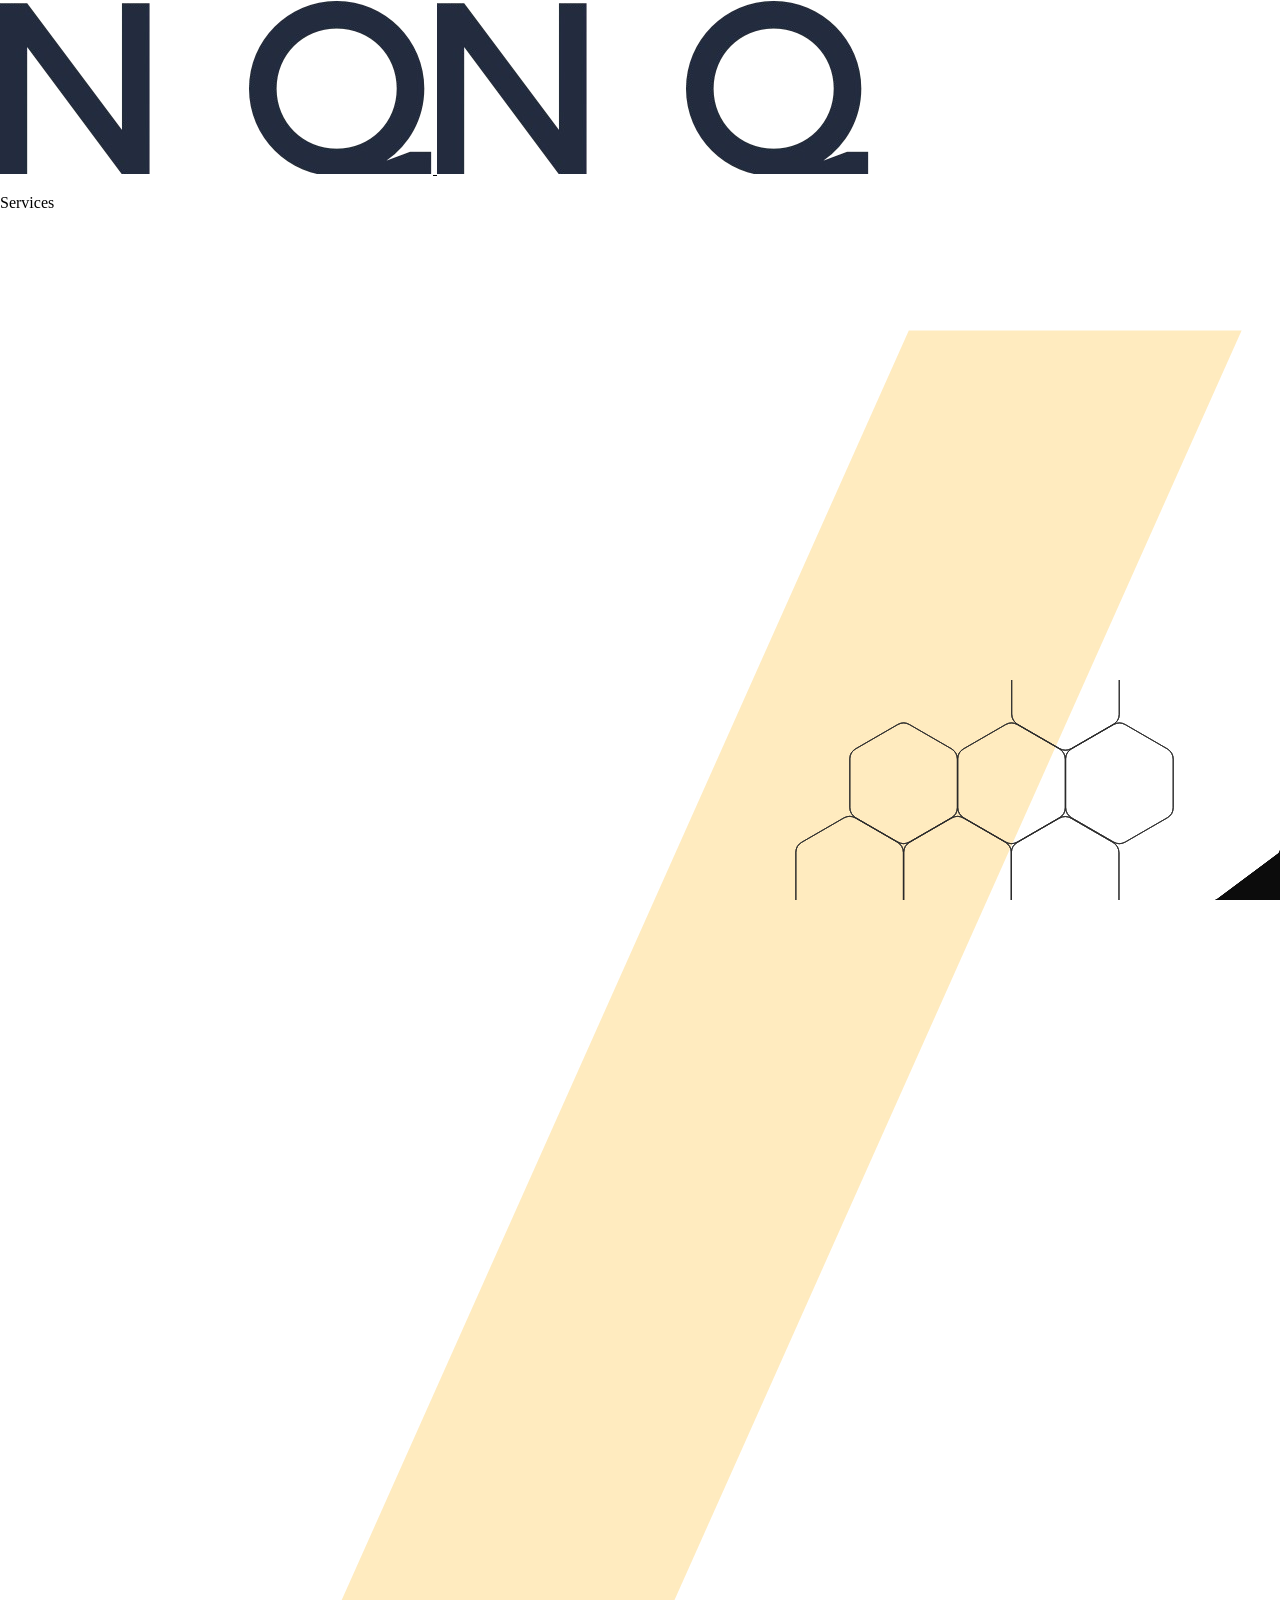
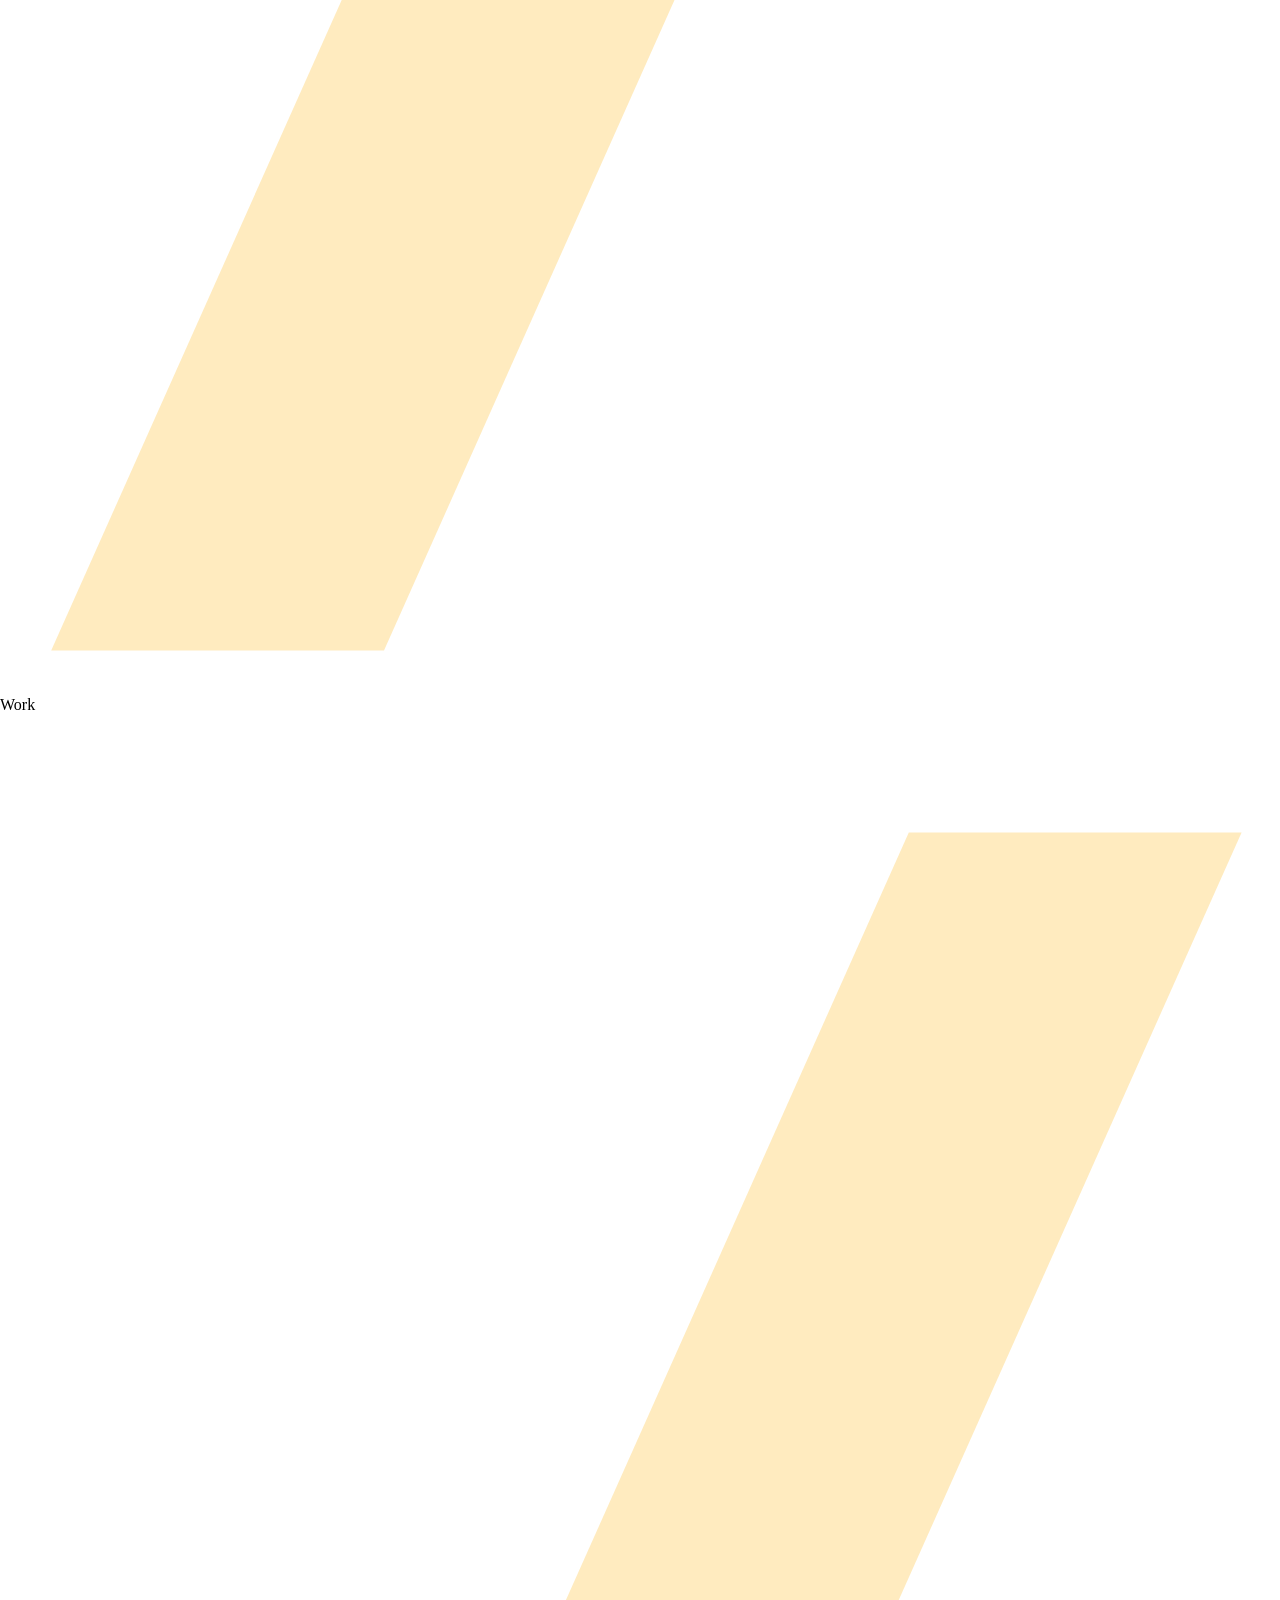
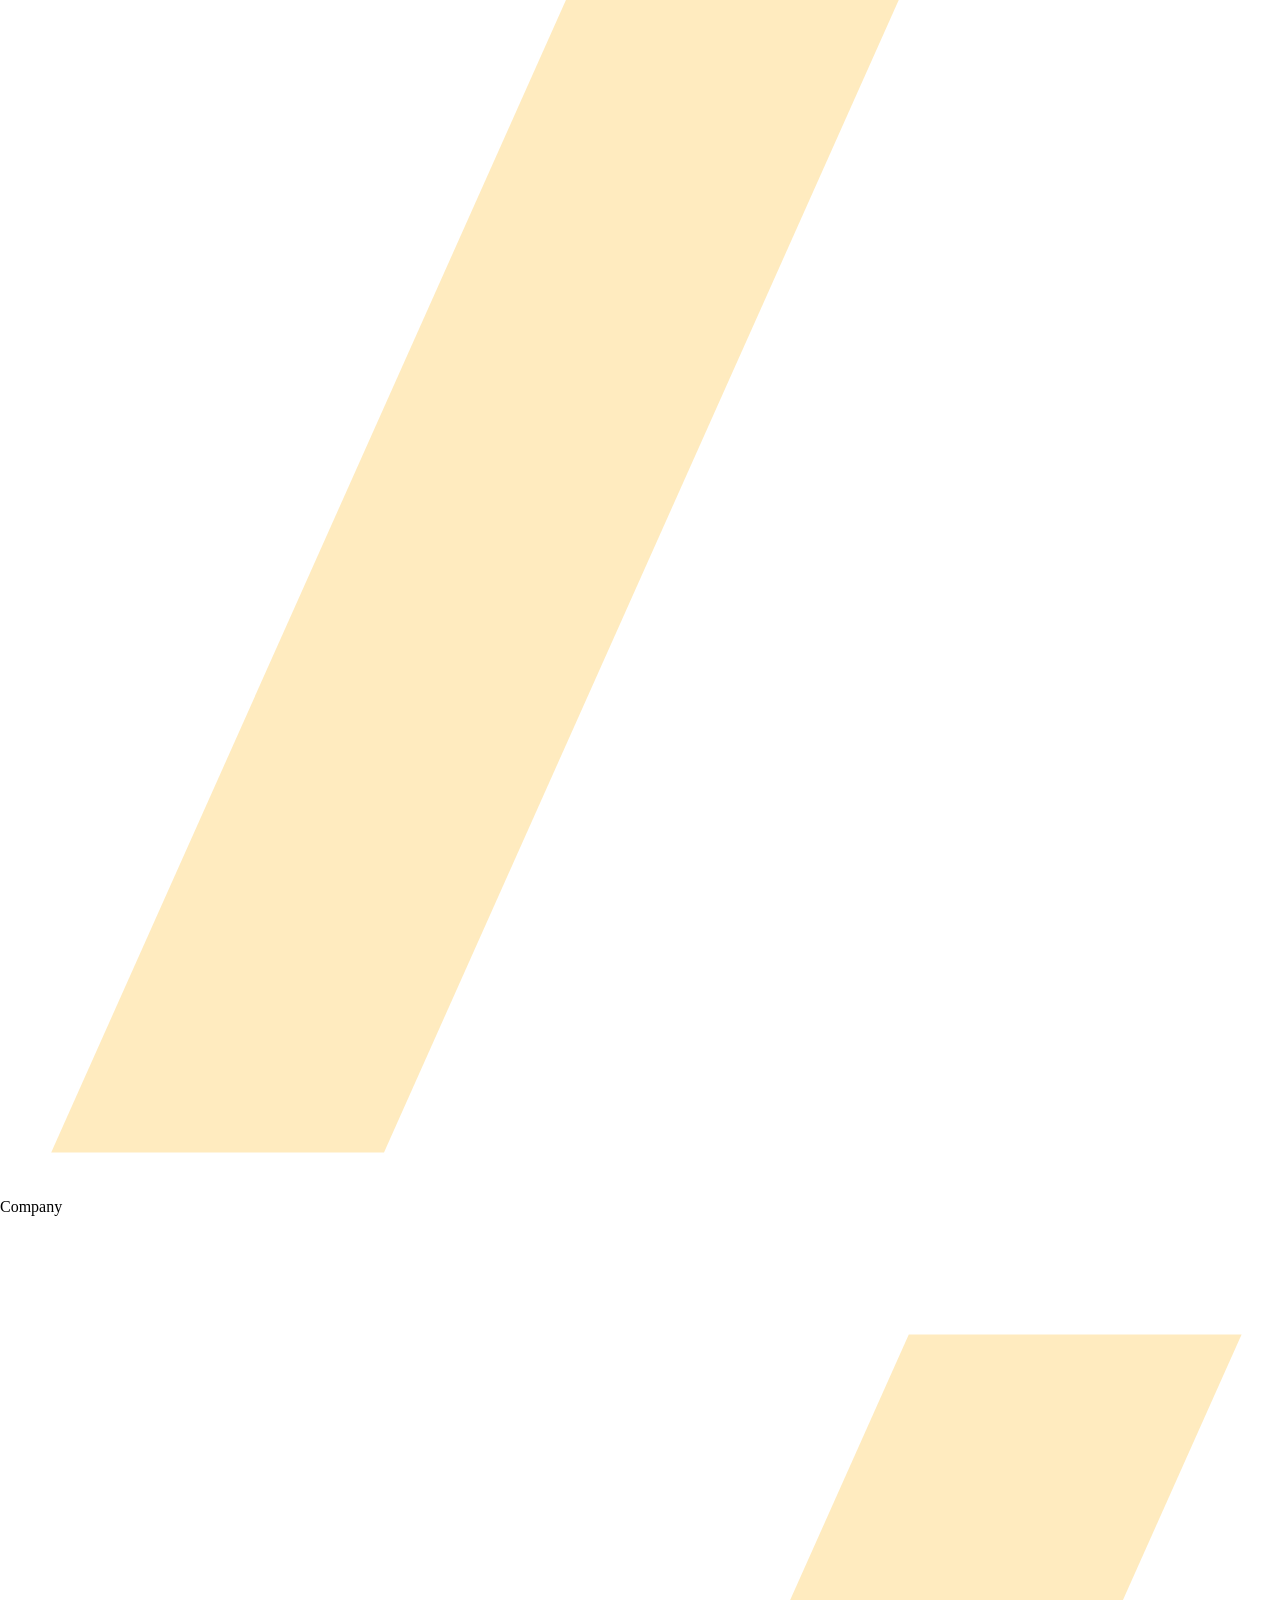
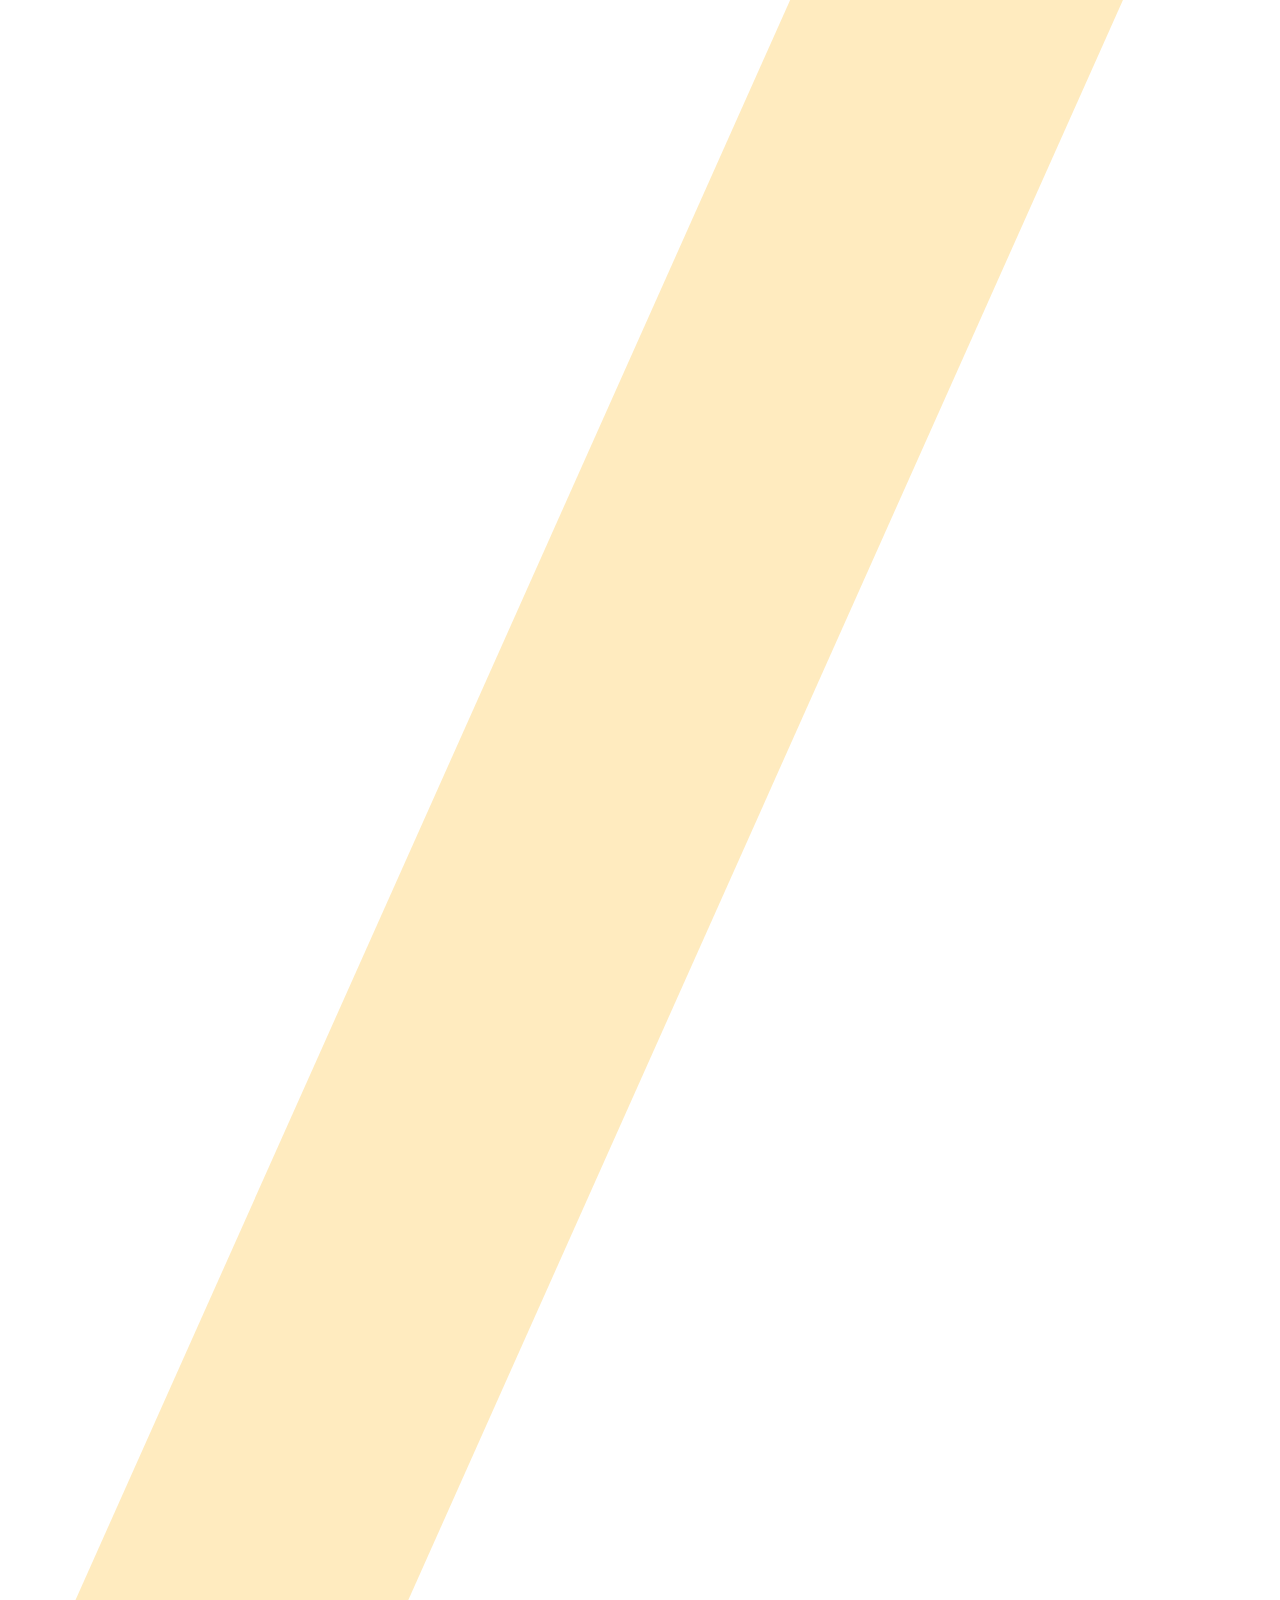
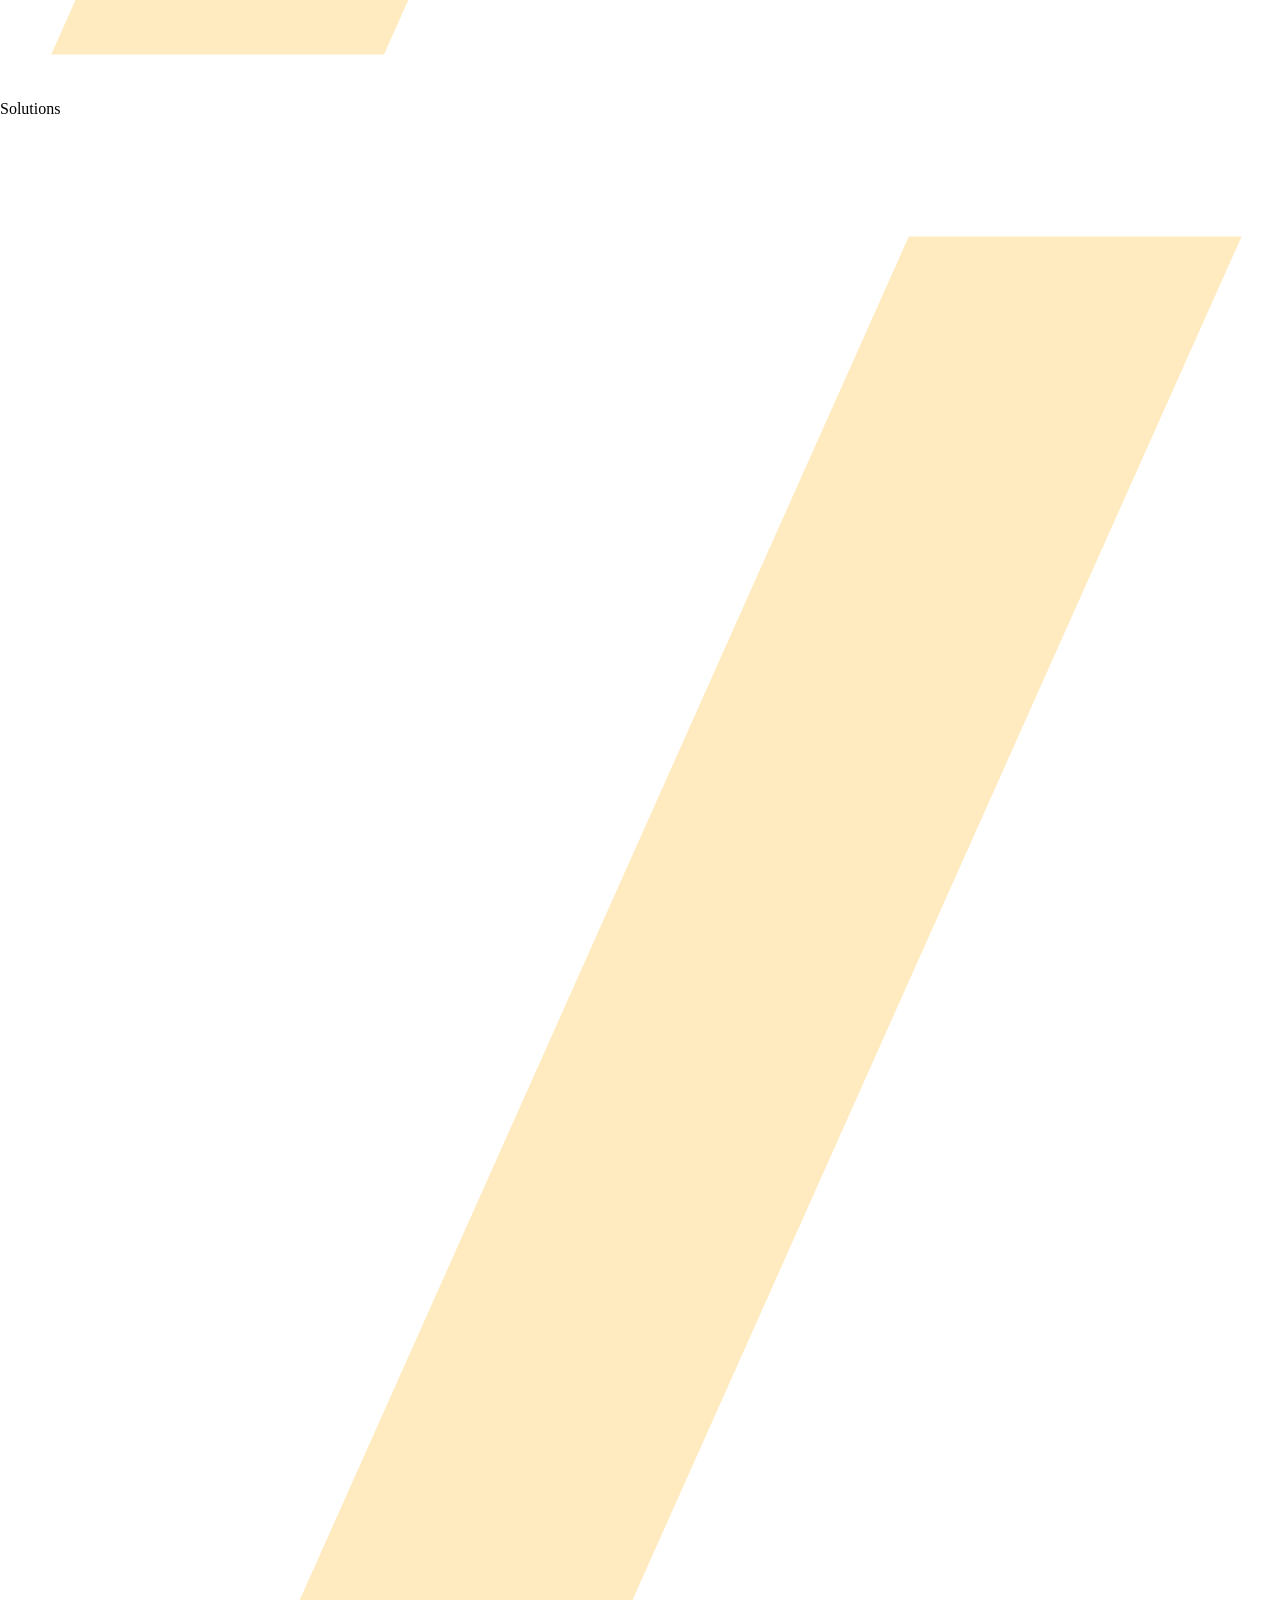
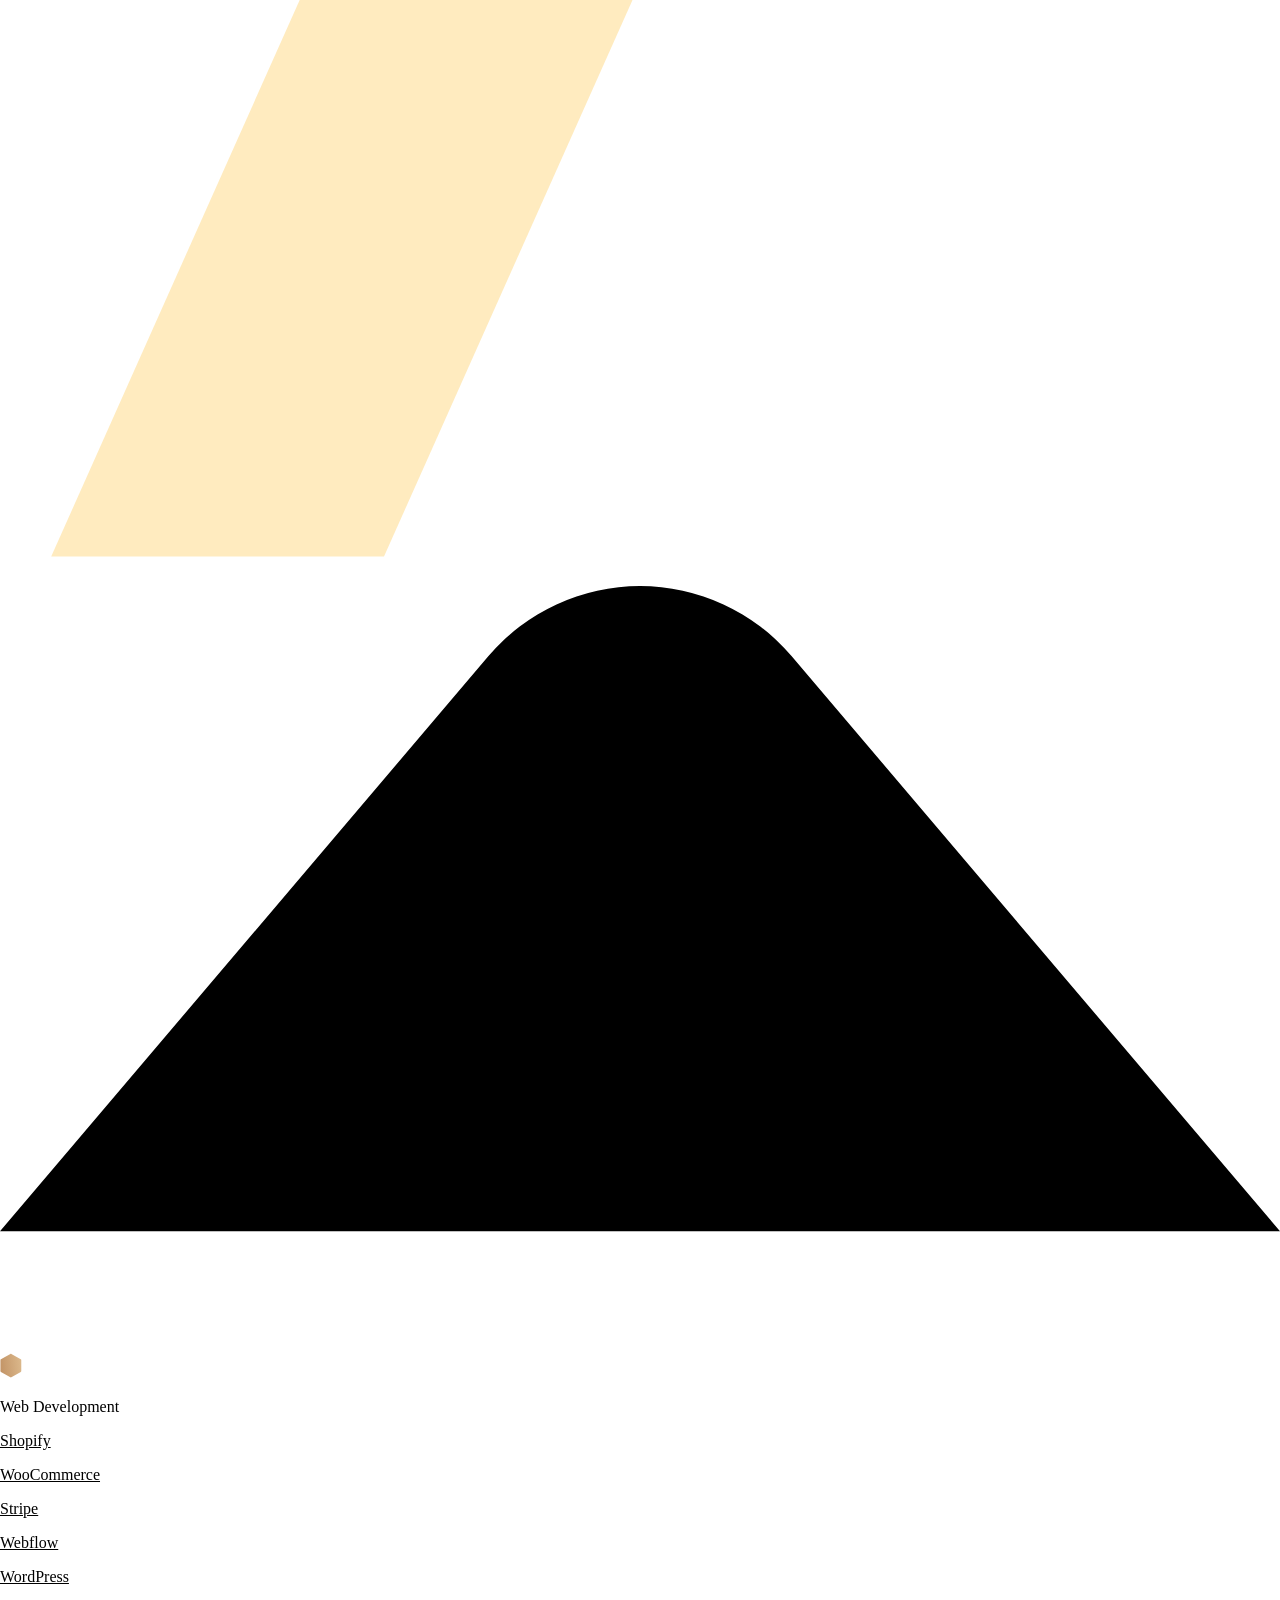
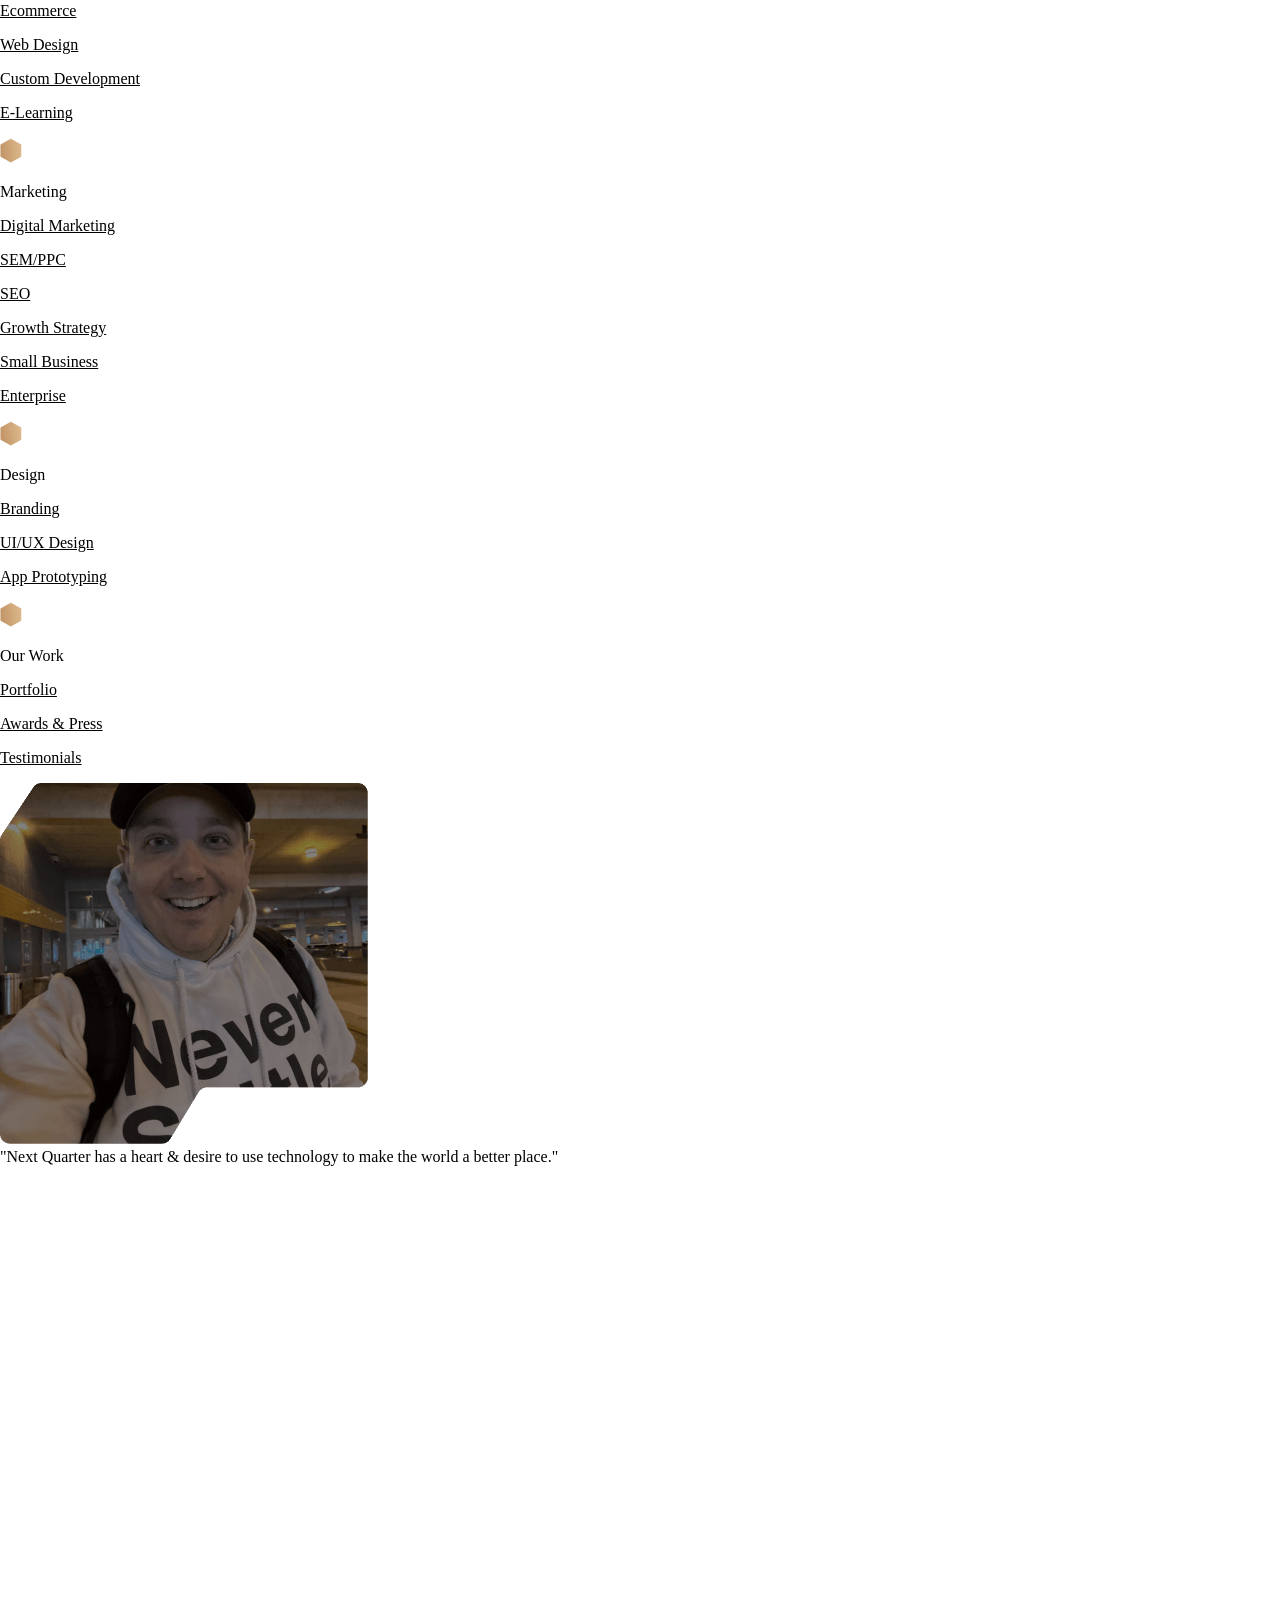
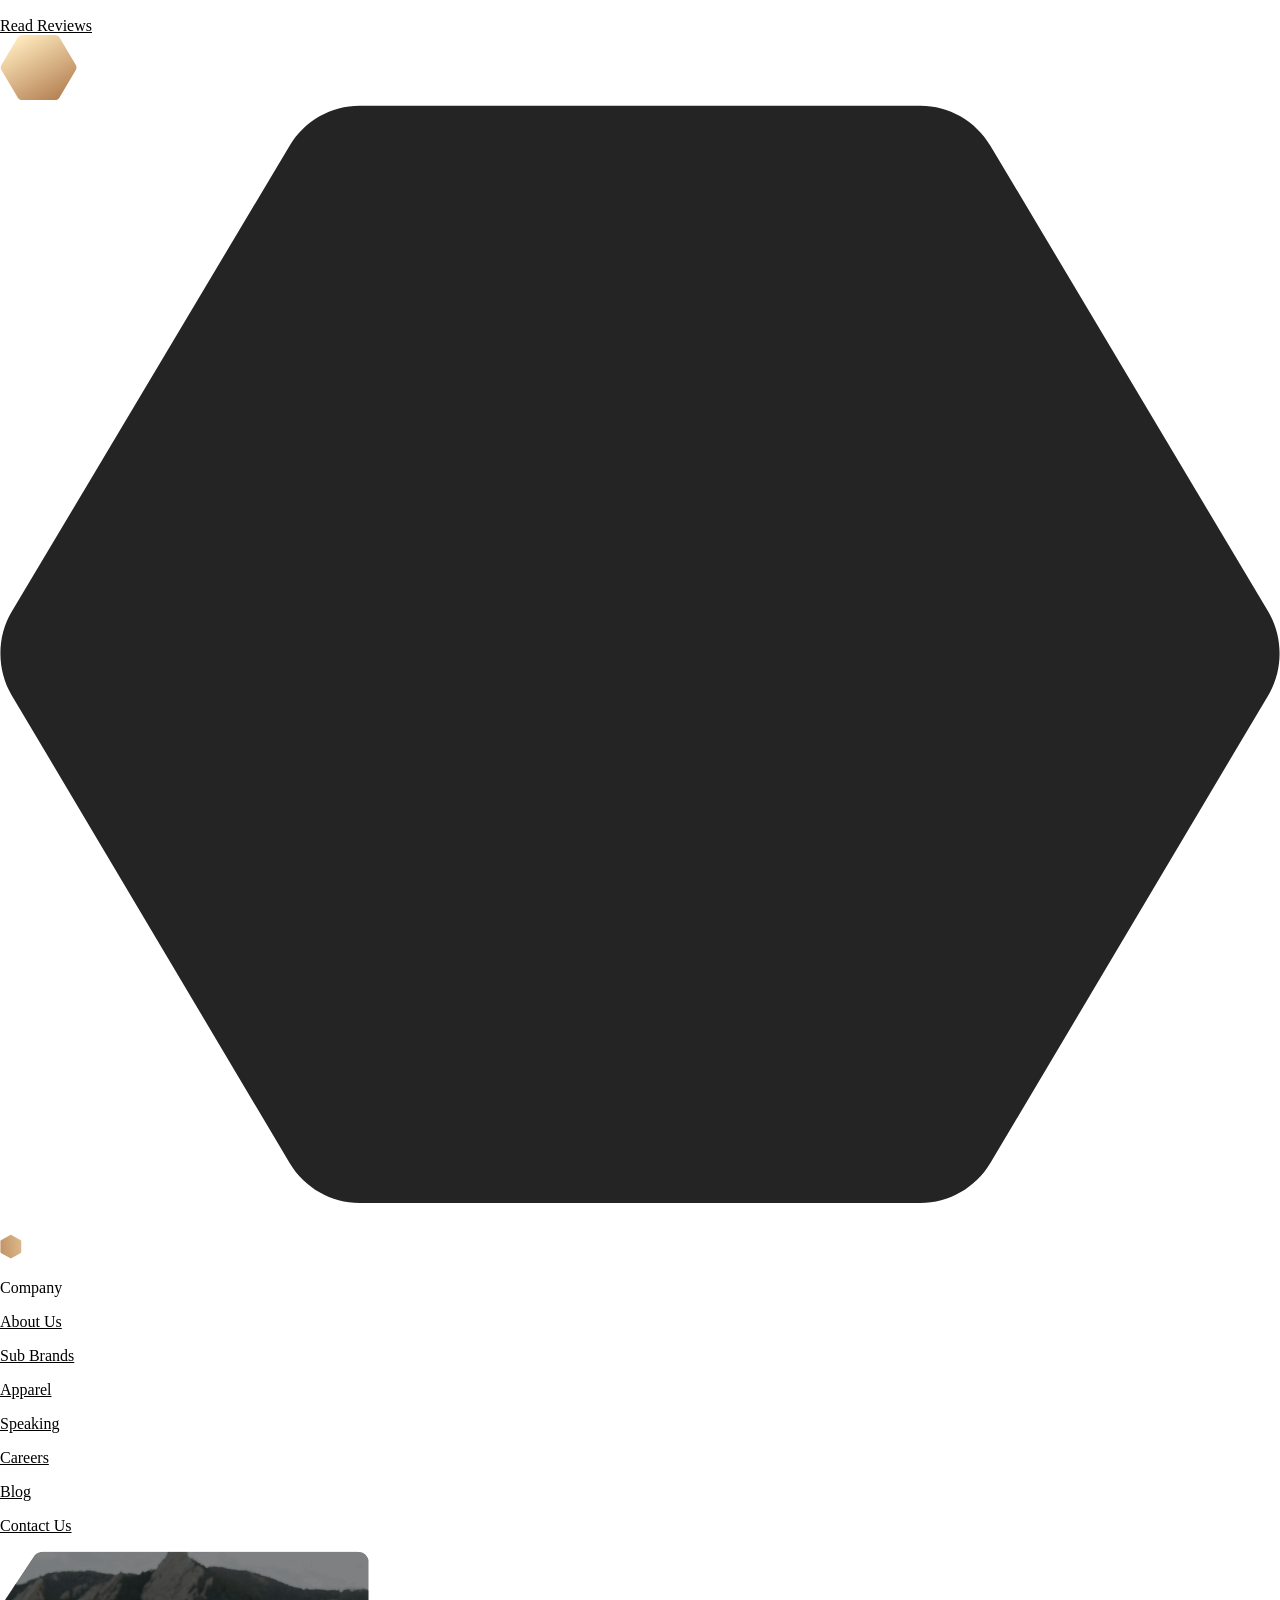
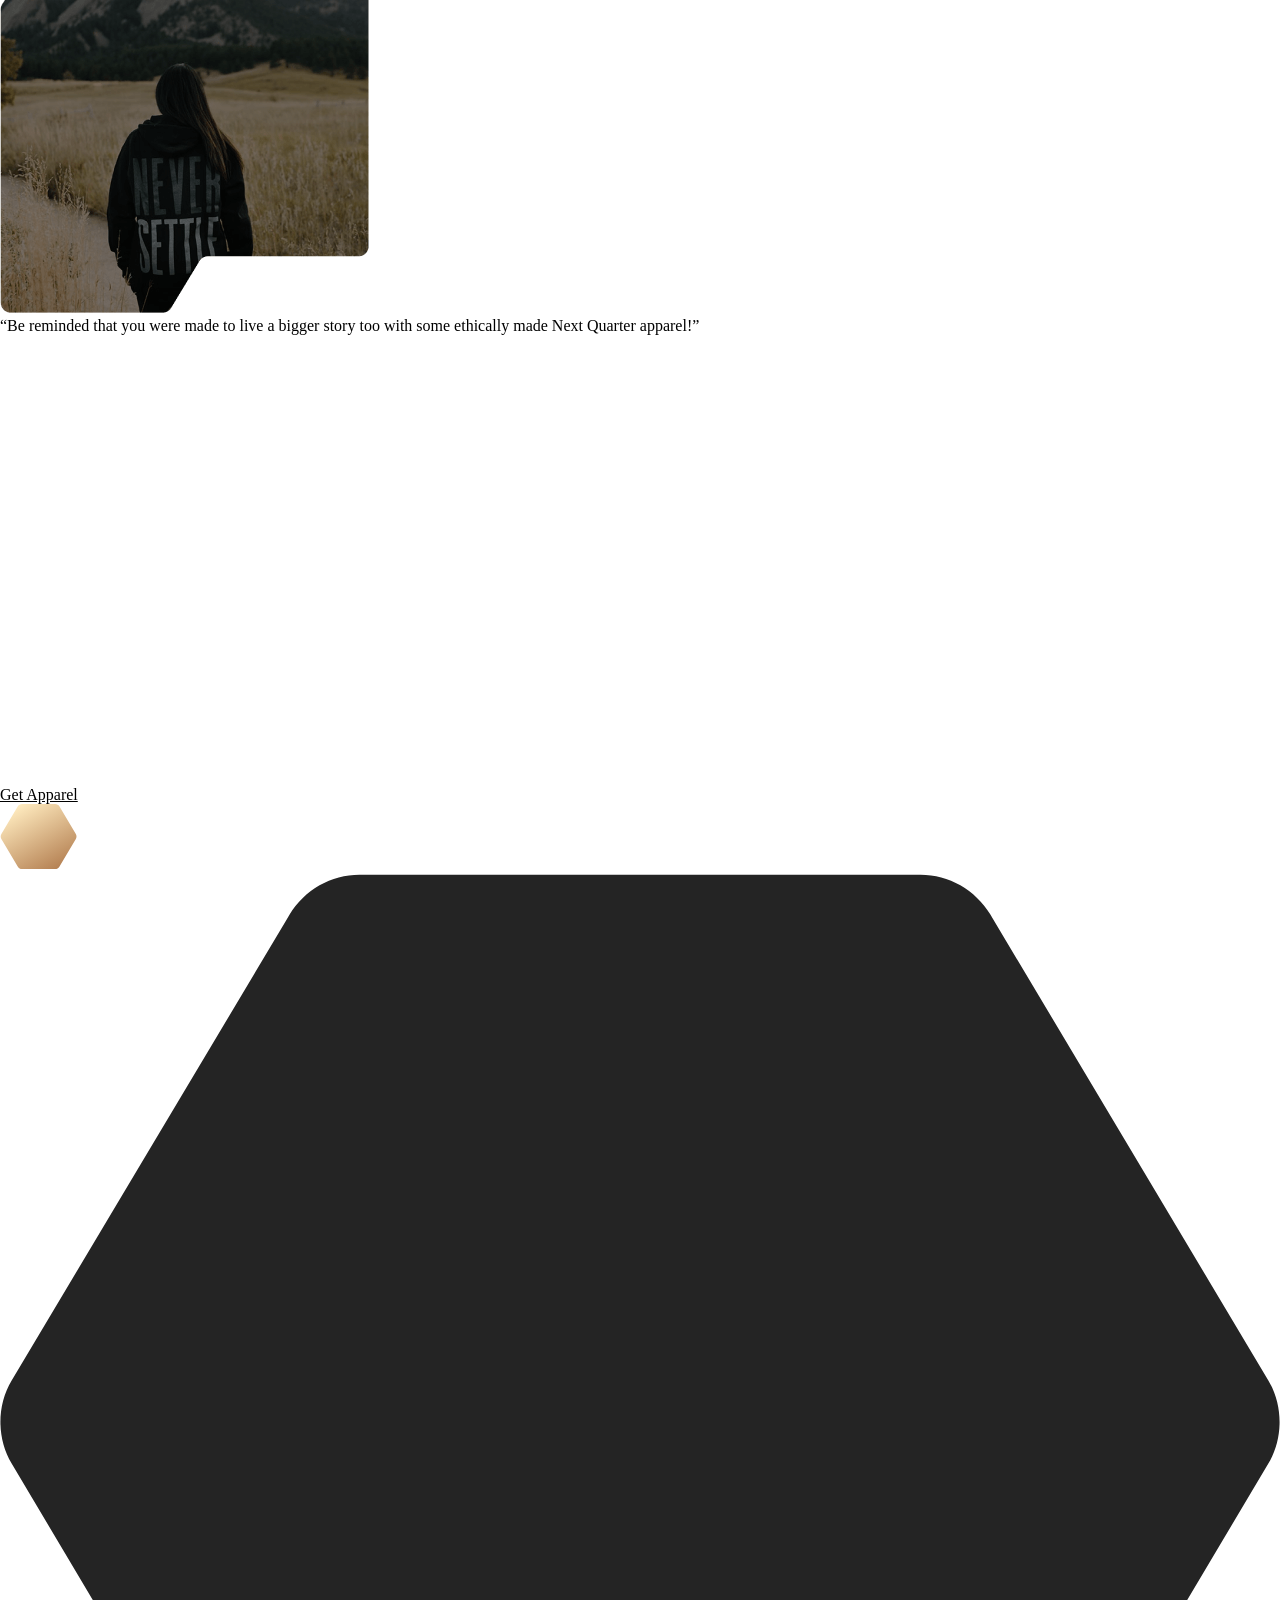
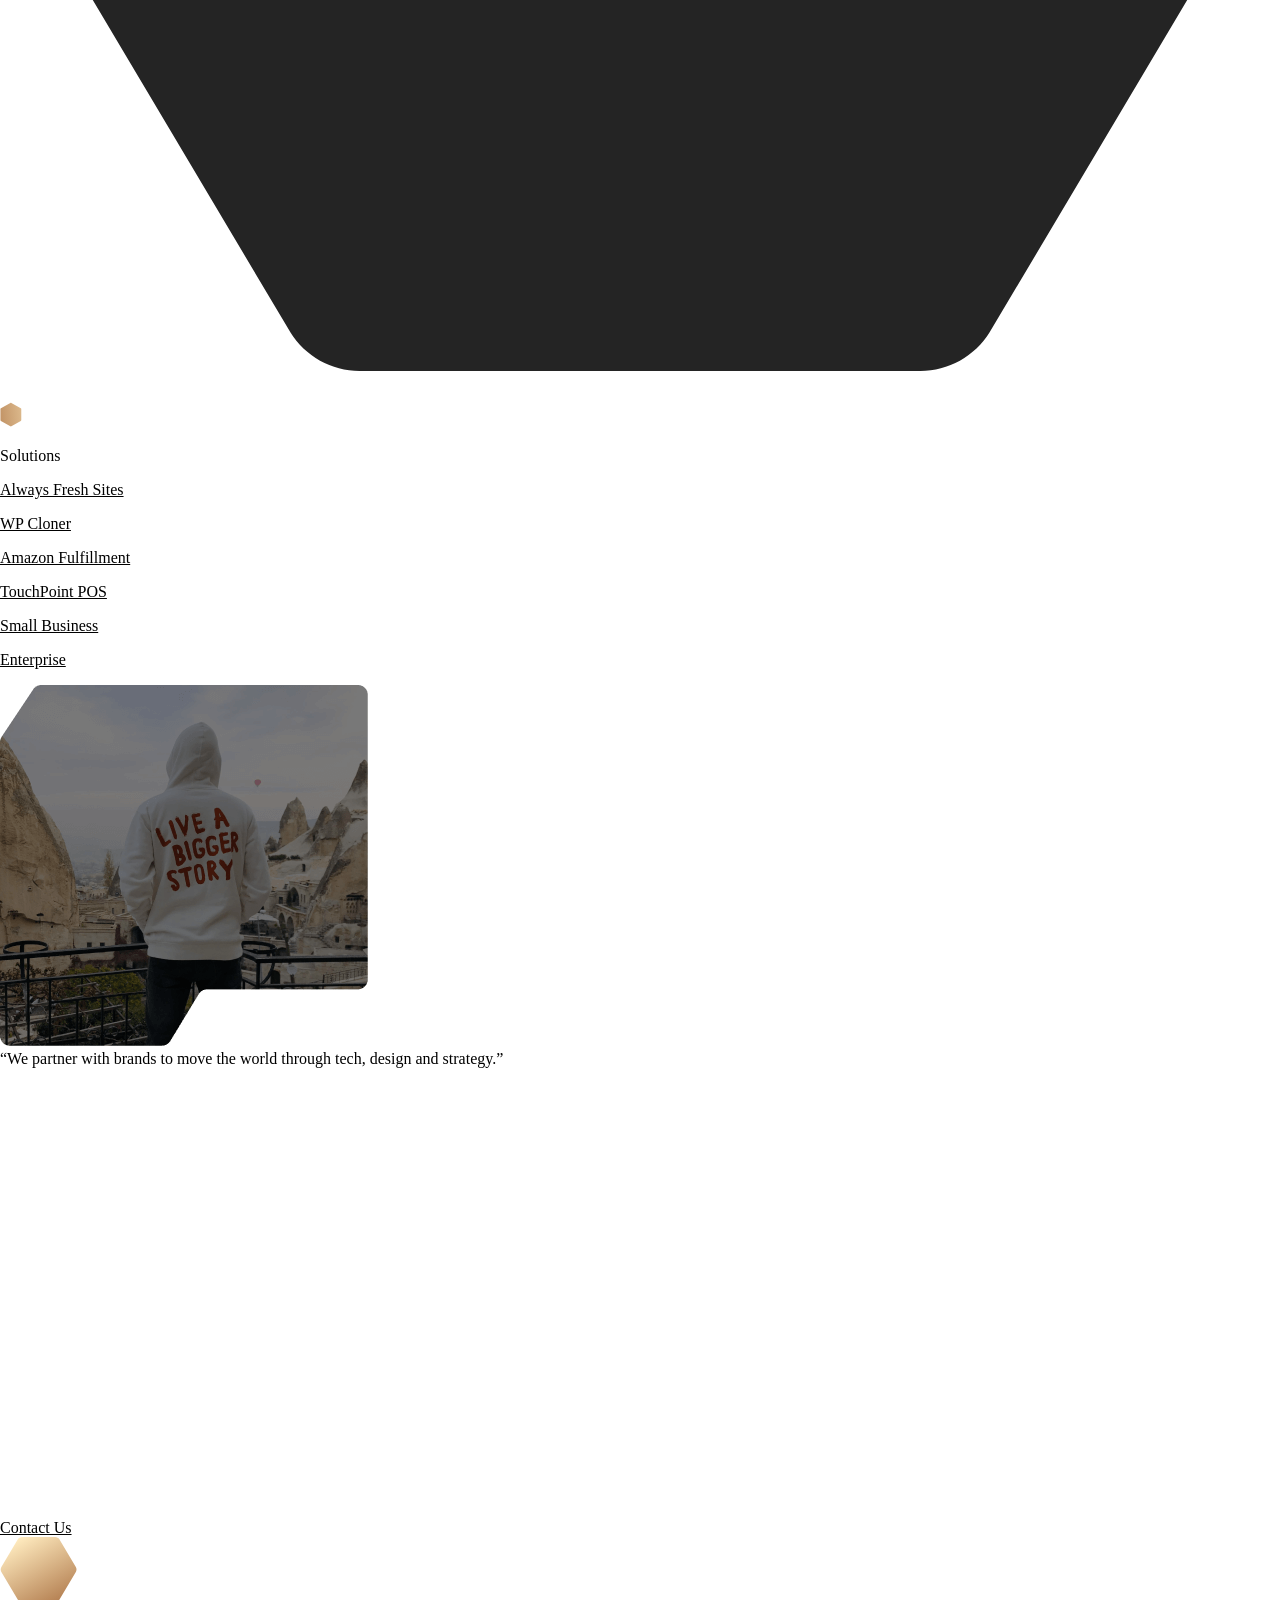
==== index.html @ 08d12a03 "first commit" ====
<!DOCTYPE html>
<html
  class="w-mod-js wf-montserrat-i7-active wf-montserrat-i9-active wf-montserrat-i3-active wf-montserrat-i8-active wf-montserrat-i6-active wf-montserrat-i4-active wf-montserrat-i1-active wf-montserrat-i5-active wf-montserrat-i2-active wf-montserrat-n4-active wf-montserrat-n3-active wf-montserrat-n6-active wf-montserrat-n9-active wf-montserrat-n5-active wf-montserrat-n1-active wf-montserrat-n7-active wf-montserrat-n8-active wf-montserrat-n2-active wf-active has-fine-pointer enhanced wf-georgiapro-n3-active wf-georgiapro-i6-active wf-georgiapro-n4-active w-mod-ix"
  data-wf-domain="www.neversettle.it" data-wf-page="67911b83dd3a2e642dcaaabb" data-wf-site="67911b83dd3a2e642dcaaaa5"
  lang="en">

<head>
  <style>
    .wf-force-outline-none[tabindex="-1"]:focus {
      outline: none;
    }
  </style>
  <meta charset="utf-8" />
  <title>Next Quarter| A Creative Tech Agency</title>
  <meta
    content="Next Quarter is Denver's award-winning digital marketing agency that helps brands tell a bigger story through Creative Tech, Web Development and Digital Marketing."
    name="description" />
  <meta content="Next Quarter | A Creative Tech Agency" property="og:title" />
  <meta
    content="Next Quarter is Denver's award-winning digital marketing agency that helps brands tell a bigger story through Creative Tech, Web Development and Digital Marketing."
    property="og:description" />
  <meta content="https://cdn.prod.website-files.com/67911b83dd3a2e642dcaaaa5/681a8bfbca92acfa0fade9be_open-graph.png"
    property="og:image" />
  <meta content="Next Quarter | A Creative Tech sAgency" property="twitter:title" />
  <meta
    content="Next Quarter is Denver's award-winning digital marketing agency that helps brands tell a bigger story through Creative Tech, Web Development and Digital Marketing."
    property="twitter:description" />
  <meta content="https://cdn.prod.website-files.com/67911b83dd3a2e642dcaaaa5/681a8bfbca92acfa0fade9be_open-graph.png"
    property="twitter:image" />
  <meta content="website" property="og:type" />
  <meta content="summary_large_image" name="twitter:card" />
  <meta content="width=device-width, initial-scale=1" name="viewport" />
  <meta content="lcLfPLBc2KAoScWcf5nJYA1B6ISh0aT9HbSokz3QrBU" name="google-site-verification" />
  <link crossorigin="anonymous"
    href="https://cdn.prod.website-files.com/67911b83dd3a2e642dcaaaa5/css/never-settle-2025.shared.5d958ddb4.min.css"
    integrity="sha384-XZWN20Q/TomE4N5iJjgw6GCerMbY9a7xqyTlPqQqdvwqUiyL02VkTHvhGOxboJUj" rel="stylesheet"
    type="text/css" />
  <style>
    @media (min-width:992px) {
      html.w-mod-js:not(.w-mod-ix) [data-w-id="dd78a13b-7ded-fb4d-8fff-a6cf0e14ea0a"] {
        opacity: 0;
      }

      html.w-mod-js:not(.w-mod-ix) [data-w-id="f941642f-54a5-b7ea-48e9-594d959b0d39"] {
        opacity: 0;
      }

      html.w-mod-js:not(.w-mod-ix) [data-w-id="b4d5ceb9-ed93-d038-2fbb-a44d1df0a8ef"] {
        opacity: 0;
      }

      html.w-mod-js:not(.w-mod-ix) [data-w-id="03ee69fb-cd02-dcef-9f96-388e516211a3"] {
        opacity: 0;
      }

      html.w-mod-js:not(.w-mod-ix) [data-w-id="03c83276-b663-9578-10c5-8870bab04cab"] {
        opacity: 0;
      }

      html.w-mod-js:not(.w-mod-ix) [data-w-id="7de72100-06af-6ea2-8dfd-b0075d54ff44"] {
        opacity: 0;
      }

      html.w-mod-js:not(.w-mod-ix) [data-w-id="7ace2e52-bbfd-e5b0-c1fd-f2d3a6882de8"] {
        opacity: 0;
      }

      html.w-mod-js:not(.w-mod-ix) [data-w-id="446f3cb1-9382-8640-ef1a-9cf1b50136e0"] {
        opacity: 0;
      }

      html.w-mod-js:not(.w-mod-ix) [data-w-id="3c4e4b46-00e4-2c7b-dc44-8f1fc4f5f3a5"] {
        -webkit-transform: translate3d(150%, 0, 0) scale3d(1, 1, 1) rotateX(0) rotateY(0) rotateZ(0) skew(0, 0);
        -moz-transform: translate3d(150%, 0, 0) scale3d(1, 1, 1) rotateX(0) rotateY(0) rotateZ(0) skew(0, 0);
        -ms-transform: translate3d(150%, 0, 0) scale3d(1, 1, 1) rotateX(0) rotateY(0) rotateZ(0) skew(0, 0);
        transform: translate3d(150%, 0, 0) scale3d(1, 1, 1) rotateX(0) rotateY(0) rotateZ(0) skew(0, 0);
      }
    }
  </style>
  <link href="https://fonts.googleapis.com" rel="preconnect" />
  <link crossorigin="anonymous" href="https://fonts.gstatic.com" rel="preconnect" />
  <script async=""
    src="https://connect.facebook.net/signals/config/945014047650550?v=2.9.271&amp;r=stable&amp;domain=www.neversettle.it&amp;hme=2b49bd7f168247cfe9eafe2600107613e301a42532af369b40de8aa139cc1b44&amp;ex_m=97%2C189%2C138%2C21%2C67%2C68%2C131%2C63%2C62%2C10%2C146%2C83%2C15%2C125%2C118%2C70%2C73%2C124%2C143%2C148%2C7%2C3%2C4%2C6%2C5%2C2%2C84%2C94%2C149%2C154%2C203%2C57%2C170%2C171%2C50%2C247%2C28%2C69%2C215%2C214%2C213%2C30%2C96%2C56%2C9%2C58%2C90%2C91%2C92%2C98%2C121%2C29%2C27%2C123%2C120%2C119%2C139%2C71%2C142%2C140%2C141%2C45%2C55%2C114%2C14%2C145%2C40%2C235%2C236%2C234%2C24%2C25%2C26%2C43%2C132%2C72%2C105%2C17%2C19%2C39%2C35%2C37%2C36%2C77%2C85%2C89%2C103%2C130%2C133%2C41%2C104%2C22%2C20%2C110%2C64%2C33%2C135%2C134%2C136%2C127%2C126%2C23%2C32%2C54%2C102%2C144%2C65%2C16%2C137%2C107%2C76%2C61%2C18%2C78%2C79%2C31%2C259%2C196%2C185%2C186%2C184%2C262%2C254%2C197%2C100%2C122%2C75%2C112%2C49%2C42%2C44%2C106%2C111%2C117%2C53%2C59%2C48%2C51%2C47%2C93%2C147%2C0%2C115%2C13%2C113%2C11%2C1%2C52%2C86%2C60%2C109%2C82%2C81%2C150%2C151%2C87%2C88%2C8%2C116%2C95%2C46%2C128%2C80%2C74%2C66%2C108%2C99%2C38%2C129%2C34%2C101%2C12%2C152"></script>
  <script async="" src="https://connect.facebook.net/en_US/fbevents.js" type="text/javascript"></script>
  <script async="" src="https://www.googletagmanager.com/gtag/js?id=G-9JT8X9RW6Y&amp;cx=c&amp;gtm=4e62n0"
    type="text/javascript"></script>
  <script async="" src="https://www.googletagmanager.com/gtm.js?id=GTM-PLF5WK7"></script>
  <script src="https://ajax.googleapis.com/ajax/libs/webfont/1.6.26/webfont.js" type="text/javascript"></script>
  <link
    href="https://fonts.googleapis.com/css?family=Montserrat:100,100italic,200,200italic,300,300italic,400,400italic,500,500italic,600,600italic,700,700italic,800,800italic,900,900italic"
    media="all" rel="stylesheet" />
  <script
    type="text/javascript">WebFont.load({ google: { families: ["Montserrat:100,100italic,200,200italic,300,300italic,400,400italic,500,500italic,600,600italic,700,700italic,800,800italic,900,900italic"] } });</script>
  <style type="text/css">
    .tk-georgiapro {
      font-family: "georgiapro", sans-serif;
    }
  </style>
  <style type="text/css">
    @font-face {
      font-family: georgiapro;
      src: url(https://use.typekit.net/af/6e113d/000000000000000077372246/30/l?subset_id=2&fvd=n3&v=3) format("woff2"), url(https://use.typekit.net/af/6e113d/000000000000000077372246/30/d?subset_id=2&fvd=n3&v=3) format("woff"), url(https://use.typekit.net/af/6e113d/000000000000000077372246/30/a?subset_id=2&fvd=n3&v=3) format("opentype");
      font-weight: 300;
      font-style: normal;
      font-stretch: normal;
      font-display: auto;
    }

    @font-face {
      font-family: georgiapro;
      src: url(https://use.typekit.net/af/1511b3/000000000000000077372258/30/l?primer=7cdcb44be4a7db8877ffa5c0007b8dd865b3bbc383831fe2ea177f62257a9191&fvd=n4&v=3) format("woff2"), url(https://use.typekit.net/af/1511b3/000000000000000077372258/30/d?primer=7cdcb44be4a7db8877ffa5c0007b8dd865b3bbc383831fe2ea177f62257a9191&fvd=n4&v=3) format("woff"), url(https://use.typekit.net/af/1511b3/000000000000000077372258/30/a?primer=7cdcb44be4a7db8877ffa5c0007b8dd865b3bbc383831fe2ea177f62257a9191&fvd=n4&v=3) format("opentype");
      font-weight: 400;
      font-style: normal;
      font-stretch: normal;
      font-display: auto;
    }

    @font-face {
      font-family: georgiapro;
      src: url(https://use.typekit.net/af/f1722d/000000000000000077372245/30/l?subset_id=2&fvd=i6&v=3) format("woff2"), url(https://use.typekit.net/af/f1722d/000000000000000077372245/30/d?subset_id=2&fvd=i6&v=3) format("woff"), url(https://use.typekit.net/af/f1722d/000000000000000077372245/30/a?subset_id=2&fvd=i6&v=3) format("opentype");
      font-weight: 600;
      font-style: italic;
      font-stretch: normal;
      font-display: auto;
    }
  </style>
  <script src="https://use.typekit.net/mzp5inv.js" type="text/javascript"></script>
  <script type="text/javascript">try { Typekit.load(); } catch (e) { }</script>
  <script
    type="text/javascript">!function (o, c) { var n = c.documentElement, t = " w-mod-"; n.className += t + "js", ("ontouchstart" in o || o.DocumentTouch && c instanceof DocumentTouch) && (n.className += t + "touch") }(window, document);</script>
  <link href="https://cdn.prod.website-files.com/67911b83dd3a2e642dcaaaa5/67c70e7886b2cb40d74a55b5_favicon.png"
    rel="shortcut icon" type="image/x-icon" />
  <link href="https://cdn.prod.website-files.com/67911b83dd3a2e642dcaaaa5/67c70e7c7bd5b203a0ae1156_webclip.png"
    rel="apple-touch-icon" />
  <link href="https://www.neversettle.it" rel="canonical" />
  <script type="application/ld+json">
{
  "@context": "https://schema.org",
  "@type": "Organization",
  "name": "Next Quarter",
  "url": "/",
  "logo": {
    "@type": "ImageObject",
    "url": "https://cdn.prod.website-files.com/67911b83dd3a2e642dcaaaa5/67b4a182846c5ef65bee1041_never-settle-footer-logo.svg"
  },
  "description": "An award-winning digital marketing agency established in 2012 helping brands build a bigger story through strategic marketing, full-stack development, and creative branding.",
  "address": {
    "@type": "PostalAddress",
    "addressLocality": "Denver",
    "addressRegion": "CO",
    "addressCountry": "US"
  },
  "sameAs": [
     "https://www.facebook.com/neversettle.it/",
     "https://www.linkedin.com/company/never-settle",
     "https://twitter.com/neversettleit",
     "https://www.instagram.com/neversettleit/",
     "https://www.youtube.com/@NeverSettle"
  ],
  "aggregateRating": {
    "@type": "AggregateRating",
    "ratingValue": "5",
    "bestRating": "5",
    "reviewCount": "50"
  },
  "award": [
    "CSS Design Awards - Best UX",
    "CSS Design Awards - Best Innovation",
    "Online Design Awards - Agency Silver",
    "Online Design Awards - UI/UX Design",
    "Clutch Top Brand Messaging Company 2025",
    "Clutch Top Marketing Strategy Company 2025",
    "Clutch Top Ecommerce Developers 2025",
    "Awwwards"
  ],
  "knowsAbout": [
    "Web Design",
    "Ecommerce",
    "Branding",
    "Digital Marketing",
    "SEO",
    "SEM/PPC",
    "UI/UX Design",
    "Shopify",
    "WooCommerce",
    "WordPress",
    "Webflow",
    "Custom Development"
  ],
  "memberOf": [
    {
      "@type": "Organization",
      "name": "Webflow Premium Partner"
    },
    {
      "@type": "Organization",
      "name": "WooCommerce Platinum Partner"
    },
    {
      "@type": "Organization",
      "name": "Stripe Enterprise Partner"
    },
    {
      "@type": "Organization",
      "name": "Shopify Plus Partner"
    }
  ]
}
</script>

  <!-- =========== PERFORMANCE / HEAD START =========== -->
  <!-- 0) Preconnects to reduce DNS/TLS overhead for assets you actually use -->
  <link crossorigin="" href="https://assets.website-files.com" rel="preconnect" />
  <link crossorigin="" href="https://uploads-ssl.webflow.com" rel="preconnect" />
  <link crossorigin="" href="https://www.googletagmanager.com" rel="preconnect" />
  <link crossorigin="" href="https://cdn.jsdelivr.net" rel="preconnect" />
  <link crossorigin="" href="https://cdnjs.cloudflare.com" rel="preconnect" />
  <link crossorigin="" href="https://unpkg.com" rel="preconnect" />
  <!-- 1) Minimal critical CSS so above-the-fold text/layout appears immediately -->
  <style>
    /* Keep native select cleanup */
    .w-select {
      -webkit-appearance: none;
      -moz-appearance: none;
    }

    /* Base, fast text rendering */
    html {
      scroll-behavior: smooth
    }

    body {
      margin: 0;
      -webkit-font-smoothing: antialiased;
      -moz-osx-font-smoothing: grayscale;
      text-rendering: optimizeLegibility;
    }

    /* Prevent tiny layout shifts on hero/media blocks (tweak to your classes if desired) */
    .hero,
    .hero-media {
      min-height: 60vh
    }

    .hero-media {
      aspect-ratio: 16/9;
      background: #f2f2f2
    }

    /* Custom cursor: we *don’t* hide the system cursor by default.
     We will add .has-fine-pointer later via JS only on devices that have a mouse. */
    html.has-fine-pointer body,
    html.has-fine-pointer a,
    html.has-fine-pointer button,
    html.has-fine-pointer [role="button"],
    html.has-fine-pointer .w-button,
    html.has-fine-pointer .w-dropdown-toggle,
    html.has-fine-pointer .w-nav-button {
      cursor: none !important;
    }

    .auric-cursor {
      position: fixed;
      top: 0;
      left: 0;
      pointer-events: none;
      z-index: 999999;
      transform: translate(-50%, -50%)
    }

    .auric-core {
      width: 8px;
      height: 8px;
      background: linear-gradient(180deg, #ffebbf, #b58153);
      border-radius: 50%;
      position: absolute;
      transform: translate(-50%, -50%);
      transition: opacity .15s ease, transform .15s ease
    }

    .auric-glow {
      position: absolute;
      width: 50px;
      height: 50px;
      border-radius: 50%;
      background: radial-gradient(circle, rgba(255, 235, 191, .75) 0%, rgba(181, 129, 83, .25) 70%, transparent 100%);
      filter: blur(12px);
      transform: translate(-50%, -50%) scale(.9);
      transition: transform .15s ease, opacity .15s ease;
      opacity: .9
    }

    .auric-dot {
      width: 4px;
      height: 4px;
      background: linear-gradient(180deg, #ffebbf, #b58153);
      border-radius: 50%;
      position: absolute;
      transform: translate(-50%, -50%) scale(1);
      transition: transform .15s ease, opacity .15s ease;
      opacity: 1
    }

    .auric-hex {
      position: absolute;
      width: 60px;
      height: 60px;
      transform: translate(-50%, -50%) scale(0);
      transition: transform .15s ease, opacity .15s ease;
      opacity: 0
    }

    .auric-hex svg {
      width: 100%;
      height: 100%;
      display: block
    }

    .auric-hex .hex-outline {
      fill: none;
      stroke-width: 2;
      stroke: url(#gold-gradient);
      opacity: 1;
      transition: stroke .1s ease, opacity .2s ease
    }

    .auric-hex .hex-fill {
      fill: url(#gold-fill);
      opacity: 0;
      filter: blur(6px);
      transition: opacity .15s ease, filter .15s ease
    }

    .auric-text {
      position: absolute;
      left: 50%;
      top: 50%;
      transform: translate(-50%, -50%);
      font-size: 13px;
      font-weight: 500;
      background: linear-gradient(180deg, #ffebbf, #b58153);
      -webkit-background-clip: text;
      -webkit-text-fill-color: transparent;
      opacity: 0;
      transition: opacity .15s ease, transform .15s ease;
      pointer-events: none;
      white-space: nowrap
    }

    /* Cursor states */
    body.cursor-hover--interactive .auric-core {
      opacity: 0
    }

    body.cursor-hover--interactive .auric-glow {
      transform: scale(1.1);
      opacity: .6
    }

    body.cursor-hover--interactive .auric-hex {
      opacity: 1;
      transform: translate(-50%, -50%) scale(1.15)
    }

    body.cursor-hover--interactive .auric-hex .hex-fill {
      opacity: 0
    }

    body.cursor-hover--interactive .auric-text {
      opacity: 0
    }

    body.cursor-hover--interactive .auric-dot {
      transform: scale(0);
      opacity: 0
    }

    body.cursor-hover--explore .auric-core {
      opacity: 0
    }

    body.cursor-hover--explore .auric-glow {
      opacity: 0
    }

    body.cursor-hover--explore .auric-hex {
      opacity: 1;
      transform: translate(-50%, -50%) scale(1.25)
    }

    body.cursor-hover--explore .auric-hex .hex-fill {
      opacity: .4
    }

    body.cursor-hover--explore .auric-text {
      opacity: 1
    }

    body.cursor-hover--explore .auric-dot {
      transform: scale(0);
      opacity: 0
    }

    /* Hide Scrollbar For Team Carousels (kept) */
    .scroll_div {
      -ms-overflow-style: none;
      scrollbar-width: none;
      overflow-y: scroll
    }

    .scroll_div::-webkit-scrollbar {
      display: none
    }

    /* Stop scroll when nav is open on mobile (kept) */
    html.no-scroll {
      overflow: hidden
    }

    /* Selection highlight (kept) */
    ::selection {
      background: yellow
    }

    ::-moz-selection {
      background: yellow
    }

    /* Auto Carousel Pause On Hover (kept) */
    .carousel-wrap {
      transform: none !important
    }

    .team-stories-carousel-group {
      flex: 0 0 auto;
      display: flex;
      width: auto;
      animation: ticker 90s linear infinite
    }

    .carousel-wrap:hover .team-stories-carousel-group {
      -webkit-animation-play-state: paused;
      -moz-animation-play-state: paused;
      -o-animation-play-state: paused;
      animation-play-state: paused;
    }

    @keyframes ticker {
      0% {
        transform: translate3d(0, 0, 0)
      }

      100% {
        transform: translate3d(-100%, 0, 0)
      }
    }
  </style>
  <!-- 2) Swiper CSS loaded non-blocking (replaces slow Internet Archive link) -->
  <link as="style" href="https://cdn.jsdelivr.net/npm/swiper@11/swiper-bundle.min.css" rel="preload" />
  <link href="https://cdn.jsdelivr.net/npm/swiper@11/swiper-bundle.min.css" media="all" onload="this.media='all'"
    rel="stylesheet" />
  <noscript>
    <link href="https://cdn.jsdelivr.net/npm/swiper@11/swiper-bundle.min.css" rel="stylesheet" />
  </noscript>
  <!-- 3) Google Tag Manager (kept, async already) -->
  <script>(function (w, d, s, l, i) {
      w[l] = w[l] || []; w[l].push({
        'gtm.start':
          new Date().getTime(), event: 'gtm.js'
      }); var f = d.getElementsByTagName(s)[0],
        j = d.createElement(s), dl = l != 'dataLayer' ? '&l=' + l : ''; j.async = true; j.src =
          'https://www.googletagmanager.com/gtm.js?id=' + i + dl; f.parentNode.insertBefore(j, f);
    })(window, document, 'script', 'dataLayer', 'GTM-PLF5WK7');</script>
  <!-- 4) Schema (kept as-is; tidy JSON-LD) -->
  <script type="application/ld+json">
{
  "@context": "https://schema.org",
  "@graph": [
    {
      "@type": "WebPage",
      "name": "Next Quarter | A Creative Tech & Digital Marketing Agency",
      "url": "https://www.neversettle.it/",
      "description": "Denver's award-winning digital marketing agency helps brands tell a bigger story through strategic marketing, full-stack development, and creative branding.",
      "inLanguage": "en-US",
      "mainEntity": {
        "@type": "Service",
        "name": "Digital Marketing Agency Home Page",
        "serviceType": "Full Service Digital Marketing, Design & Development",
        "provider": {
          "@type": "Organization",
          "name": "Next Quarter",
          "url": "https://www.neversettle.it/"
        },
        "areaServed": { "@type": "Place", "name": "United States" },
        "description": "Denver's award-winning digital marketing agency helping worldwide brands build a bigger story through creative tech and strategic marketing.",
        "termsOfService": "https://neversettle.it/terms"
      }
    },
    {
      "@type": "Organization",
      "@id": "https://www.neversettle.it/#identity",
      "name": "Next Quarter",
      "url": "https://www.neversettle.it/",
      "logo": {
        "@type": "ImageObject",
        "url": "https://cdn.prod.website-files.com/67911b83dd3a2e642dcaaaa5/67b4a182846c5ef65bee1041_never-settle-footer-logo.svg"
      },
      "sameAs": [
        "https://www.linkedin.com/company/never-settle",
        "https://twitter.com/neversettleit",
        "https://www.instagram.com/neversettleit/",
        "https://www.facebook.com/neversettle.it/"
      ],
      "contactPoint": {
        "@type": "ContactPoint",
        "contactType": "Customer Support",
        "areaServed": "US",
        "availableLanguage": "English"
      }
    }
  ]
}
</script>
  <script id="jetboost-script"
    type="text/javascript"> window.JETBOOST_SITE_ID = "cm7kjg8nd007112u34wk7epdx"; (function (d) { var s = d.createElement("script"); s.src = "https://cdn.jetboost.io/jetboost.js"; s.async = 1; d.getElementsByTagName("head")[0].appendChild(s); })(document); </script>
  <script async="" src="https://cdn.jetboost.io/jetboost.js"></script>
  <!-- =========== PERFORMANCE / HEAD END =========== -->
  <!-- Page Schema Markup -->
  <script type="application/ld+json">
{
  "@context": "http://schema.org",
  "@graph": [
    {
      "@type": "WebPage",
      "name": "Next Quarter LLC | A Creative Tech & Digital Marketing Agency",
      "url": "https://neversettle.it/",
      "description": "Denver's award-winning digital marketing agency helps brands tell a bigger story through strategic marketing, full-stack development, and creative branding.",
      "inLanguage": "en-US",
      "mainEntity": {
        "@type": "Service",
        "name": "Digital Marketing Agency Home Page",
        "serviceType": "Full Service Digital Marketing, Design & Development",
        "provider": {
          "@type": "Organization",
          "name": "Next Quarter",
          "url": "https://www.neversettle.it/"
        },
        "areaServed": {
          "@type": "Place",
          "name": "United States"
        },
        "description": "An award-winning digital marketing agency est. 2012 helping brands build a bigger story through strategic marketing, full-stack development, and creative branding.",
        "termsOfService": "https://neversettle.it/terms"
      }
    },
    {
      "@type": "Organization",
      "@id": "https://www.neversettle.it/#identity",
      "name": "Next Quarter",
      "url": "https://www.neversettle.it/",
      "logo": {
        "@type": "ImageObject",
        "url": "https://cdn.prod.website-files.com/67911b83dd3a2e642dcaaaa5/67b4a182846c5ef65bee1041_never-settle-footer-logo.svg"
      },
      "sameAs": [
        "https://www.linkedin.com/company/never-settle",
        "https://twitter.com/neversettleit",
        "https://www.instagram.com/neversettleit/",
        "https://www.facebook.com/neversettle.it/"
      ],
      "contactPoint": {
        "@type": "ContactPoint",
        "contactType": "Customer Support",
        "areaServed": "US",
        "availableLanguage": "English"
      }
    }
  ]
}
</script>
  <!-- Gold Text Animation -->
  <style>
    body.animation {
      height: 100vh;
      width: 100%;
      background-color: #010101;
      display: flex;
      justify-content: center;
      align-items: center;
      align-content: center;
    }

    h3 {
      width: 25em;
      height: 6em;
      display: none;
    }

    h3.brands svg,
    h3.apps svg,
    h3.ads svg {
      width: 13em;
    }

    h3.products svg,
    h3.campaigns svg,
    h3.experinces svg {
      width: 20em;
    }

    h3.websites svg {
      width: 26em;
    }

    @media screen and (max-width: 991px) {
      h3 {
        width: 14em;
      }

      h3.websites svg {
        width: 25em;
      }

      h3 svg {
        font-size: 14px;
      }

      .gold-text-animation-wrapper {
        margin-top: 0;
        margin-bottom: -25px;
      }
    }

    @media screen and (max-width: 479px) {
      h3 {
        width: 14em;
      }

      h3.websites svg {
        width: 27em;
        font-size: 13px;
      }

      h3 svg {
        font-size: 18px;
      }

      .gold-text-animation-wrapper {
        margin-top: 0;
        margin-bottom: -40px;
      }
    }
  </style>
  <!-- Auto Carousel Pause On Hover -->
  <style>
    .carousel-wrap {
      transform: none !important;
    }

    .team-stories-carousel-group {
      flex: 0 0 auto;
      display: flex;
      width: auto;
      animation: ticker 90s linear infinite;
    }

    .carousel-wrap:hover .team-stories-carousel-group {
      -webkit-animation-play-state: paused;
      -moz-animation-play-state: paused;
      -o-animation-play-state: paused;
      animation-play-state: paused;
    }

    @keyframes ticker {
      0% {
        transform: translate3d(0, 0, 0)
      }

      100% {
        transform: translate3d(-100%, 0, 0)
      }
    }
  </style>
  <link href="https://unpkg.com/swiper/swiper-bundle.min.css" rel="stylesheet" />
  <script type="text/javascript">

    var ua = window.navigator.userAgent;
    window.isIE = /MSIE|Trident/.test(ua);

    if (isIE) {
      document.documentElement.classList.add('ie');

    }

  </script>
  <style>
    .ie .swiper-container {
      height: auto;
    }

    .ie .swiper-wrapper {
      display: block !important;
      height: auto;
    }

    .ie .swiper-slide {
      height: 900px;
    }
  </style>
  <!-- SwiperJS Carousel -->
  <script type="module">
    import Swiper from "https://cdn.jsdelivr.net/npm/swiper@11/swiper-bundle.min.mjs";

    // Initialize the first Swiper slider
    const swiper1 = new Swiper(".ns-swiper-1", {
      slideClass: "ns-slide",
      wrapperClass: "ns-swiper-wrapper",
      pagination: {
        el: `[ns-swiper="pagination"]`,
        bulletClass: "ns-swiper-bullet",
        bulletActiveClass: "is-active",
        clickable: true,
      },
      navigation: {
        nextEl: `[ns-swiper-1="next"]`,
        prevEl: `[ns-swiper-1="previous"]`,
      },
      loop: true,
      breakpoints: {
        992: {
          slidesPerView: 'auto',
          spaceBetween: 36,
        },
        768: {
          slidesPerView: '1',
          spaceBetween: 24,
        },
        320: {
          slidesPerView: 'auto',
          spaceBetween: 12,
        },
      },
    });
  </script>
  <script data-wf-ecomm-acct-id="acct_103jHE2v2xNx8jaw" data-wf-ecomm-key="pk_live_nyPnaDuxaj8zDxRbuaPHJjip"
    src="https://js.stripe.com/v3/" type="text/javascript"></script>
  <script
    type="text/javascript">window.__WEBFLOW_CURRENCY_SETTINGS = { "currencyCode": "USD", "symbol": "$", "decimal": ".", "fractionDigits": 2, "group": ",", "template": "{{wf {\"path\":\"symbol\",\"type\":\"PlainText\"} }} {{wf {\"path\":\"amount\",\"type\":\"CommercePrice\"} }} {{wf {\"path\":\"currencyCode\",\"type\":\"PlainText\"} }}", "hideDecimalForWholeNumbers": false };</script>
  <script async="" data-key="S8tTFeB8/YqtxzOF70inhQ" src="https://analytics.ahrefs.com/analytics.js"></script>
  <script defer="" src="https://cdnjs.cloudflare.com/ajax/libs/gsap/3.10.4/gsap.min.js"></script>
  <script async=""
    src="https://googleads.g.doubleclick.net/pagead/viewthroughconversion/655186628/?random=1772028478390&amp;cv=11&amp;fst=1772028478390&amp;bg=ffffff&amp;guid=ON&amp;async=1&amp;en=gtag.config&amp;gtm=45je62n0v9237881669z8853840176za20gzb853840176zd853840176xec&amp;gcd=13l3l3l3l1l1&amp;dma=0&amp;tag_exp=103116026~103200004~104527907~104528501~104684208~104684211~115616986~115938465~115938468~117455676~117455678&amp;u_w=1280&amp;u_h=720&amp;url=https%3A%2F%2Fwww.neversettle.it%2F%3Fff_seed%3D21&amp;frm=0&amp;tiba=Never%20Settle%20%7C%20A%20Creative%20Tech%20%26%20Digital%20Marketing%20Agency&amp;hn=www.googleadservices.com&amp;npa=0&amp;pscdl=noapi&amp;auid=482649762.1772028476&amp;uaa=x86&amp;uab=64&amp;uafvl=Chromium%3B140.0.7339.16%7CNot%253DA%253FBrand%3B24.0.0.0%7CHeadlessChrome%3B140.0.7339.16&amp;uamb=0&amp;uam=&amp;uap=Linux&amp;uapv=6.14.0&amp;uaw=0&amp;data=event%3Dgtag.config&amp;rfmt=3&amp;fmt=4"
    type="text/javascript"></script>
  <script async=""
    src="https://googleads.g.doubleclick.net/pagead/viewthroughconversion/17924019687/?random=1772028479548&amp;cv=11&amp;fst=1772028479548&amp;bg=ffffff&amp;guid=ON&amp;async=1&amp;en=gtag.config&amp;gtm=45je62n0v9237881669z8853840176za20gzb853840176zd853840176xec&amp;gcd=13l3l3l3l1l1&amp;dma=0&amp;tag_exp=103116026~103200004~104527907~104528501~104684208~104684211~115616986~115938465~115938468~117455676~117455678&amp;u_w=1280&amp;u_h=720&amp;url=https%3A%2F%2Fwww.neversettle.it%2F%3Fff_seed%3D21&amp;frm=0&amp;tiba=Never%20Settle%20%7C%20A%20Creative%20Tech%20%26%20Digital%20Marketing%20Agency&amp;hn=www.googleadservices.com&amp;npa=0&amp;pscdl=noapi&amp;auid=482649762.1772028476&amp;uaa=x86&amp;uab=64&amp;uafvl=Chromium%3B140.0.7339.16%7CNot%253DA%253FBrand%3B24.0.0.0%7CHeadlessChrome%3B140.0.7339.16&amp;uamb=0&amp;uam=&amp;uap=Linux&amp;uapv=6.14.0&amp;uaw=0&amp;data=event%3Dgtag.config&amp;rfmt=3&amp;fmt=4"
    type="text/javascript"></script>
</head>

<body>
  <div class="home-hero-container">
    <div class="new-navigation">
      <div class="html w-embed">
        <style>
          /* ALL PAGES CSS */

          /* Your max width code replaces the code below */
          @media only screen and (min-width: 1560px) {
            body {
              font-size: 0.975em;
            }
          }

          /* Desktop Only CSS (i.e. hover states) */
          @media only screen and (min-width: 992px) {}

          /* Main Variables */
          :root {
            --main-dark: #0a2540;
            --main-light: white;
          }

          /* Global Styles */
          ::selection {
            background: var(--main-dark);
            color: var(--main-light);
            text-shadow: none;
          }

          img::selection,
          svg::selection {
            background: transparent;
          }

          /* Link color inherits from parent font color  */
          a {
            color: inherit;
          }

          /* Disable / enable clicking on an element and its children  */
          .no-click {
            pointer-events: none;
          }

          .can-click {
            pointer-events: auto;
          }

          /* Target any element with a certain "word" in the class name  */
          [class*="spacer"] {}





          /* Project CSS */
          .logo_svg path,
          .small-link_icon path {
            fill: currentColor;
          }

          .products_icon svg {
            width: 100%;
            height: 100%;
          }

          .small-link:hover .small-link_icon {
            color: var(--main-dark);
          }

          .menu_content {
            pointer-events: none;
          }

          .active {
            z-index: 2;
            pointer-events: auto;
          }

          .menu_dp-link.active {
            opacity: 0.6;
          }
        </style>
      </div>
     <div class="navigation-wrapper">
        <nav class="nav">
          <div class="nav-container is-nav">
            <div class="nav-logo-wrapper">
              <a href="/" aria-current="page" class="logo w-inline-block w--current">
                <img loading="eager" height="Auto" alt="Always Fresh Webflow Agency"
                  src="images/Logo.png" class="navigation-logo white">
                <img loading="eager" src="images/Logo.png"
                  alt="Always Fresh Webflow Agency" class="navigation-logo-mobile white">
              </a>
            </div>
            <div class="menu">
              <div class="menu_dp-wrap">
                <div class="menu_dp-link">
                  <div class="menu_link-padding">
                    <div class="nav-item-wrapper">
                      <p class="menu_link-text white">Services</p><img loading="lazy"
                        src="images/681450737f0fae31a634eb59_nav-slash-light.svg" alt="" class="nav-arrow">
                    </div>
                  </div>
                </div>
                <div class="menu_dp-link">
                  <div class="menu_link-padding">
                    <div class="nav-item-wrapper">
                      <p class="menu_link-text white">Work</p><img loading="lazy"
                        src="images/681450737f0fae31a634eb59_nav-slash-light.svg" alt="" class="nav-arrow">
                    </div>
                  </div>
                </div>
                <div class="menu_dp-link">
                  <div class="menu_link-padding">
                    <div class="nav-item-wrapper">
                      <p class="menu_link-text white">Company</p><img loading="lazy"
                        src="images/681450737f0fae31a634eb59_nav-slash-light.svg" alt="" class="nav-arrow">
                    </div>
                  </div>
                </div>
                <div class="menu_dp-link">
                  <div class="menu_link-padding">
                    <div class="nav-item-wrapper">
                      <p class="menu_link-text white">Solutions</p><img loading="lazy"
                        src="images/681450737f0fae31a634eb59_nav-slash-light.svg" alt="" class="nav-arrow">
                    </div>
                  </div>
                </div>
                <div class="menu_content">
                  <div class="menu_arrow">
                    <div class="menu_arrow-wrap">
                      <div class="menu_arrow-svg w-embed"><svg id="Group_2" data-name="Group 2"
                          xmlns="http://www.w3.org/2000/svg" xmlns:xlink="http://www.w3.org/1999/xlink" width="100%"
                          height="100%" preserveAspectRatio="none" viewBox="0 0 637.464 380">
                          <path id="Path_1" data-name="Path 1"
                            d="M243.276,34.913,0,321.358H637.464L394.188,34.913a99,99,0,0,0-150.912,0"
                            fill="currentColor"></path>
                        </svg></div>
                    </div>
                  </div>
                  <div class="menu_bg black">
                    <div class="menu_dropdown_content black">
                      <div class="menu_dropdown-padding">
                        <div class="products_wrap services">
                          <div class="products_column">
                            <div class="nav-header-wrapper"><img loading="lazy"
                                src="images/67daa9ba1b14759a755136cd_gold-gradient-hexagon.svg" alt=""
                                class="nav-header-hexagon">
                              <p class="menu_header white">Web Development</p>
                            </div><a href="/shopify" class="products_link w-inline-block">
                              <div class="products_link-wrap">
                                <p class="products_link-sub white">Shopify</p>
                                <div class="nav-underline white"></div>
                              </div>
                            </a><a href="/woocommerce" class="products_link w-inline-block">
                              <div class="products_link-wrap">
                                <p class="products_link-sub white">WooCommerce</p>
                                <div class="nav-underline white"></div>
                              </div>
                            </a><a href="/stripe" class="products_link w-inline-block">
                              <div class="products_link-wrap">
                                <p class="products_link-sub white">Stripe</p>
                                <div class="nav-underline white"></div>
                              </div>
                            </a><a href="/webflow" class="products_link w-inline-block">
                              <div class="products_link-wrap">
                                <p class="products_link-sub white">Webflow</p>
                                <div class="nav-underline white"></div>
                              </div>
                            </a><a href="/wordpress" class="products_link w-inline-block">
                              <div class="products_link-wrap">
                                <p class="products_link-sub white">WordPress</p>
                                <div class="nav-underline white"></div>
                              </div>
                            </a><a href="/ecommerce" class="products_link w-inline-block">
                              <div class="products_link-wrap">
                                <p class="products_link-sub white">Ecommerce</p>
                                <div class="nav-underline white"></div>
                              </div>
                            </a><a href="/web-design" class="products_link w-inline-block">
                              <div class="products_link-wrap">
                                <p class="products_link-sub white">Web Design</p>
                                <div class="nav-underline white"></div>
                              </div>
                            </a><a href="/custom-development" class="products_link w-inline-block">
                              <div class="products_link-wrap">
                                <p class="products_link-sub white">Custom Development</p>
                                <div class="nav-underline white"></div>
                              </div>
                            </a><a href="/e-learning" class="products_link w-inline-block">
                              <div class="products_link-wrap">
                                <p class="products_link-sub white">E-Learning</p>
                                <div class="nav-underline white"></div>
                              </div>
                            </a>
                          </div>
                          <div class="products_column">
                            <div class="nav-header-wrapper"><img loading="lazy"
                                src="images/67daa9ba1b14759a755136cd_gold-gradient-hexagon.svg" alt=""
                                class="nav-header-hexagon">
                              <p class="menu_header white">Marketing</p>
                            </div><a href="/digital-marketing" class="products_link w-inline-block">
                              <div class="products_link-wrap">
                                <p class="products_link-sub white">Digital Marketing</p>
                                <div class="nav-underline white"></div>
                              </div>
                            </a><a href="/ppc" class="products_link w-inline-block">
                              <div class="products_link-wrap">
                                <p class="products_link-sub white">SEM/PPC</p>
                                <div class="nav-underline white"></div>
                              </div>
                            </a><a href="/seo" class="products_link w-inline-block">
                              <div class="products_link-wrap">
                                <p class="products_link-sub white">SEO</p>
                                <div class="nav-underline white"></div>
                              </div>
                            </a><a href="/strategy" class="products_link w-inline-block">
                              <div class="products_link-wrap">
                                <p class="products_link-sub white">Growth Strategy</p>
                                <div class="nav-underline white"></div>
                              </div>
                            </a><a href="/small-business" class="products_link w-inline-block">
                              <div class="products_link-wrap">
                                <p class="products_link-sub white">Small Business</p>
                                <div class="nav-underline white"></div>
                              </div>
                            </a><a href="/enterprise" class="products_link w-inline-block">
                              <div class="products_link-wrap">
                                <p class="products_link-sub white">Enterprise</p>
                                <div class="nav-underline white"></div>
                              </div>
                            </a>
                          </div>
                          <div class="products_column">
                            <div class="nav-header-wrapper"><img loading="lazy"
                                src="images/67daa9ba1b14759a755136cd_gold-gradient-hexagon.svg" alt=""
                                class="nav-header-hexagon">
                              <p class="menu_header white">Design</p>
                            </div><a href="/branding" class="products_link w-inline-block">
                              <div class="products_link-wrap">
                                <p class="products_link-sub white">Branding</p>
                                <div class="nav-underline white"></div>
                              </div>
                            </a><a href="/ui-ux-design" class="products_link w-inline-block">
                              <div class="products_link-wrap">
                                <p class="products_link-sub white">UI/UX Design</p>
                                <div class="nav-underline white"></div>
                              </div>
                            </a><a href="/app-prototyping" class="products_link w-inline-block">
                              <div class="products_link-wrap">
                                <p class="products_link-sub white">App Prototyping</p>
                                <div class="nav-underline white"></div>
                              </div>
                            </a>
                          </div>
                        </div>
                      </div>
                    </div>
                    <div class="menu_dropdown_content black">
                      <div class="menu_dropdown-padding">
                        <div class="products_wrap agency">
                          <div class="products_column">
                            <div class="nav-header-wrapper"><img loading="lazy"
                                src="images/67daa9ba1b14759a755136cd_gold-gradient-hexagon.svg" alt=""
                                class="nav-header-hexagon">
                              <p class="menu_header white">Our Work</p>
                            </div><a href="/projects" class="products_link w-inline-block">
                              <div class="products_link-wrap">
                                <p class="products_link-sub white">Portfolio</p>
                                <div class="nav-underline white"></div>
                              </div>
                            </a><a href="/press" class="products_link w-inline-block">
                              <div class="products_link-wrap">
                                <p class="products_link-sub white">Awards & Press</p>
                                <div class="nav-underline white"></div>
                              </div>
                            </a><a href="/testimonials" class="products_link w-inline-block">
                              <div class="products_link-wrap">
                                <p class="products_link-sub white">Testimonials</p>
                                <div class="nav-underline white"></div>
                              </div>
                            </a>
                          </div>
                          <div class="nav-ad-wrapper"><img loading="lazy"
                              src="images/681a3e20beac076639c5c3fe_testimonials-nav.png" alt="" class="dropdown-image">
                            <div class="nav-ad-text">"Next Quarter has a heart & desire to use technology to make the
                              world a better place."</div><a data-w-id="a80c9390-4982-4461-584e-600ae8c57296"
                              href="/testimonials" class="nav-ad-button-wrapper w-inline-block">
                              <div class="button-background-wrap"><img loading="lazy"
                                  src="images/68259424698fc6a8d42af00c_nav-button-background-white.svg" alt=""
                                  class="button-background nav-button">
                                <div class="button-text nav-button">Read Reviews</div>
                              </div>
                              <div class="button-hexagon-wrapper"><img loading="lazy"
                                  src="images/67a8893b939bbd7945fe9a4a_gradient-button-hexagon.svg" alt=""
                                  class="button-hexagon-overlay nav-button"><img loading="lazy"
                                  src="images/68147056440611e4d3fdfc4b_custom-button-hexagon-dark-grey.svg" alt=""
                                  class="button-hexagon nav-button"><img loading="lazy"
                                  src="images/67a8884256fb1063873ba190_white-arrow-right.svg" alt="arrow right icon"
                                  class="button-arrow nav-button"></div>
                            </a>
                          </div>
                        </div>
                      </div>
                    </div>
                    <div class="menu_dropdown_content black">
                      <div class="menu_dropdown-padding">
                        <div class="products_wrap agency">
                          <div class="products_column">
                            <div class="nav-header-wrapper"><img loading="lazy"
                                src="images/67daa9ba1b14759a755136cd_gold-gradient-hexagon.svg" alt=""
                                class="nav-header-hexagon">
                              <p class="menu_header white">Company</p>
                            </div><a href="/about" class="products_link w-inline-block">
                              <div class="products_link-wrap">
                                <p class="products_link-sub white">About Us</p>
                                <div class="nav-underline white"></div>
                              </div>
                            </a><a href="/companies" class="products_link w-inline-block">
                              <div class="products_link-wrap">
                                <p class="products_link-sub white">Sub Brands</p>
                                <div class="nav-underline white"></div>
                              </div>
                            </a><a href="/apparel" class="products_link w-inline-block">
                              <div class="products_link-wrap">
                                <p class="products_link-sub white">Apparel</p>
                                <div class="nav-underline white"></div>
                              </div>
                            </a><a href="/speaking" class="products_link w-inline-block">
                              <div class="products_link-wrap">
                                <p class="products_link-sub white">Speaking</p>
                                <div class="nav-underline white"></div>
                              </div>
                            </a><a href="/careers" class="products_link w-inline-block">
                              <div class="products_link-wrap">
                                <p class="products_link-sub white">Careers</p>
                                <div class="nav-underline white"></div>
                              </div>
                            </a><a href="/blog" class="products_link w-inline-block">
                              <div class="products_link-wrap">
                                <p class="products_link-sub white">Blog</p>
                                <div class="nav-underline white"></div>
                              </div>
                            </a><a href="./contact.html" class="products_link w-inline-block">
                              <div class="products_link-wrap">
                                <p class="products_link-sub white">Contact Us</p>
                                <div class="nav-underline white"></div>
                              </div>
                            </a>
                          </div>
                          <div class="nav-ad-wrapper"><img loading="lazy"
                              src="images/67ffcfa29d050ef40248a59c_apprel-nav.png" alt="" class="dropdown-image">
                            <div class="nav-ad-text">“Be reminded that you were made to live a bigger story too with
                              some ethically made Next Quarter apparel!”</div><a href="/apparel"
                              class="nav-ad-button-wrapper w-inline-block">
                              <div class="button-background-wrap"><img loading="lazy"
                                  src="images/68259424698fc6a8d42af00c_nav-button-background-white.svg" alt=""
                                  class="button-background nav-button">
                                <div class="button-text nav-button">Get Apparel</div>
                              </div>
                              <div class="button-hexagon-wrapper"><img loading="lazy"
                                  src="images/67a8893b939bbd7945fe9a4a_gradient-button-hexagon.svg" alt=""
                                  class="button-hexagon-overlay nav-button"><img loading="lazy"
                                  src="images/68147056440611e4d3fdfc4b_custom-button-hexagon-dark-grey.svg" alt=""
                                  class="button-hexagon nav-button"><img loading="lazy"
                                  src="images/67a8884256fb1063873ba190_white-arrow-right.svg" alt="arrow right icon"
                                  class="button-arrow nav-button"></div>
                            </a>
                          </div>
                        </div>
                      </div>
                    </div>
                    <div class="menu_dropdown_content black">
                      <div class="menu_dropdown-padding">
                        <div class="products_wrap agency">
                          <div class="products_column">
                            <div class="nav-header-wrapper"><img loading="lazy"
                                src="images/67daa9ba1b14759a755136cd_gold-gradient-hexagon.svg" alt=""
                                class="nav-header-hexagon">
                              <p class="menu_header white">Solutions</p>
                            </div><a href="https://www.alwaysfresh.io/" target="_blank"
                              class="products_link w-inline-block">
                              <div class="products_link-wrap">
                                <p class="products_link-sub white">Always Fresh Sites</p>
                                <div class="nav-underline white"></div>
                              </div>
                            </a><a href="/wp-cloner" class="products_link w-inline-block">
                              <div class="products_link-wrap">
                                <p class="products_link-sub white">WP Cloner</p>
                                <div class="nav-underline white"></div>
                              </div>
                            </a><a href="/woocommerce-amazon-fulfilment" class="products_link w-inline-block">
                              <div class="products_link-wrap">
                                <p class="products_link-sub white">Amazon Fulfillment</p>
                                <div class="nav-underline white"></div>
                              </div>
                            </a><a href="/touchpoint" class="products_link w-inline-block">
                              <div class="products_link-wrap">
                                <p class="products_link-sub white">TouchPoint POS<br></p>
                                <div class="nav-underline white"></div>
                              </div>
                            </a><a href="/small-business" class="products_link w-inline-block">
                              <div class="products_link-wrap">
                                <p class="products_link-sub white">Small Business</p>
                                <div class="nav-underline white"></div>
                              </div>
                            </a><a href="/enterprise" class="products_link w-inline-block">
                              <div class="products_link-wrap">
                                <p class="products_link-sub white">Enterprise</p>
                                <div class="nav-underline white"></div>
                              </div>
                            </a>
                          </div>
                          <div class="nav-ad-wrapper"><img loading="lazy"
                              src="images/67ffd4fae854a2ba240f4b18_solutions-nav.png" alt="" class="dropdown-image">
                            <div class="nav-ad-text">“We partner with brands to move the world through tech, design and
                              strategy.”</div><a href="./contact.html" class="nav-ad-button-wrapper w-inline-block">
                              <div class="button-background-wrap"><img loading="lazy"
                                  src="images/68259424698fc6a8d42af00c_nav-button-background-white.svg" alt=""
                                  class="button-background nav-button">
                                <div class="button-text nav-button">Contact Us</div>
                              </div>
                              <div class="button-hexagon-wrapper"><img loading="lazy"
                                  src="images/67a8893b939bbd7945fe9a4a_gradient-button-hexagon.svg" alt=""
                                  class="button-hexagon-overlay nav-button"><img loading="lazy"
                                  src="images/68147056440611e4d3fdfc4b_custom-button-hexagon-dark-grey.svg" alt=""
                                  class="button-hexagon nav-button"><img loading="lazy"
                                  src="images/67a8884256fb1063873ba190_white-arrow-right.svg" alt="arrow right icon"
                                  class="button-arrow nav-button"></div>
                            </a>
                          </div>
                        </div>
                      </div>
                    </div>
                  </div>
                </div>
              </div>
              <div class="menu_link"><a href="/testimonials" class="menu_link-padding w-inline-block">
                  <div class="nav-item-wrapper">
                    <p class="menu_link-text white">Testimonials</p><img loading="lazy"
                      src="images/681450737f0fae31a634eb59_nav-slash-light.svg" alt="" class="nav-arrow">
                  </div>
                </a></div>
              <div class="menu_link"><a href="./contact.html" class="menu_link-padding w-inline-block">
                  <div class="nav-item-wrapper">
                    <p class="menu_link-text white">Contact</p><img loading="lazy"
                      src="images/681450737f0fae31a634eb59_nav-slash-light.svg" alt="" class="nav-arrow">
                  </div>
                </a></div>
            </div>
            <div class="nav-button-wrapper">
              <div data-open-product="" data-wf-cart-type="leftDropdown" data-wf-cart-query="query Dynamo3 {
  database {
    id
    commerceOrder {
      comment
      extraItems {
        name
        pluginId
        pluginName
        price {
          decimalValue
          string
          unit
          value
        }
      }
      id
      startedOn
      statusFlags {
        hasDownloads
        hasSubscription
        isFreeOrder
        requiresShipping
      }
      subtotal {
        decimalValue
        string
        unit
        value
      }
      total {
        decimalValue
        string
        unit
        value
      }
      updatedOn
      userItems {
        count
        id
        price {
          value
          unit
          decimalValue
          string
        }
        product {
          id
          cmsLocaleId
          draft
          archived
          f_ec_product_type_2dr10dr: productType {
            id
            name
          }
          f_name_: name
          f_sku_properties_3dr: skuProperties {
            id
            name
            enum {
              id
              name
              slug
            }
          }
        }
        rowTotal {
          decimalValue
          string
          unit
          value
        }
        sku {
          cmsLocaleId
          draft
          archived
          f_main_image_4dr: mainImage {
            url
            file {
              size
              origFileName
              createdOn
              updatedOn
              mimeType
              width
              height
              variants {
                origFileName
                quality
                height
                width
                s3Url
                error
                size
              }
            }
            alt
          }
          f_sku_values_3dr: skuValues {
            property {
              id
            }
            value {
              id
            }
          }
          id
        }
        subscriptionFrequency
        subscriptionInterval
        subscriptionTrial
      }
      userItemsCount
    }
  }
  site {
    commerce {
      id
      businessAddress {
        country
      }
      defaultCountry
      defaultCurrency
      quickCheckoutEnabled
    }
  }
}" data-wf-page-link-href-prefix="" class="w-commerce-commercecartwrapper custom-cart"
                data-node-type="commerce-cart-wrapper"><a data-wf-bindings="%5B%5D"
                  data-wf-conditions="%7B%22condition%22%3A%7B%22fields%22%3A%7B%22userItemsCount%22%3A%7B%22gt%22%3A0%2C%22type%22%3A%22Number%22%7D%7D%7D%2C%22dataPath%22%3A%22database.commerceOrder%22%7D"
                  class="w-commerce-commercecartopenlink cart-button w-inline-block" role="button"
                  aria-haspopup="dialog" aria-label="Open cart" data-node-type="commerce-cart-open-link" href="#"><svg
                    class="w-commerce-commercecartopenlinkicon custom-cart-icon" width="17px" height="17px"
                    viewBox="0 0 17 17">
                    <g stroke="none" stroke-width="1" fill="none" fill-rule="evenodd">
                      <path
                        d="M2.60592789,2 L0,2 L0,0 L4.39407211,0 L4.84288393,4 L16,4 L16,9.93844589 L3.76940945,12.3694378 L2.60592789,2 Z M15.5,17 C14.6715729,17 14,16.3284271 14,15.5 C14,14.6715729 14.6715729,14 15.5,14 C16.3284271,14 17,14.6715729 17,15.5 C17,16.3284271 16.3284271,17 15.5,17 Z M5.5,17 C4.67157288,17 4,16.3284271 4,15.5 C4,14.6715729 4.67157288,14 5.5,14 C6.32842712,14 7,14.6715729 7,15.5 C7,16.3284271 6.32842712,17 5.5,17 Z"
                        fill="currentColor" fill-rule="nonzero"></path>
                    </g>
                  </svg>
                  <div
                    data-wf-bindings="%5B%7B%22innerHTML%22%3A%7B%22type%22%3A%22Number%22%2C%22filter%22%3A%7B%22type%22%3A%22numberPrecision%22%2C%22params%22%3A%5B%220%22%2C%22numberPrecision%22%5D%7D%2C%22dataPath%22%3A%22database.commerceOrder.userItemsCount%22%7D%7D%5D"
                    style="display:none" data-count-hide-rule="always"
                    class="w-commerce-commercecartopenlinkcount cart-quantity">0</div>
                </a>
                <div style="display:none"
                  class="w-commerce-commercecartcontainerwrapper w-commerce-commercecartcontainerwrapper--cartType-leftDropdown cart-wrapper"
                  data-node-type="commerce-cart-container-wrapper">
                  <div data-node-type="commerce-cart-container" role="dialog"
                    class="w-commerce-commercecartcontainer cart-container">
                    <div class="w-commerce-commercecartheader">
                      <h4 class="w-commerce-commercecartheading">Your Cart</h4><a
                        class="w-commerce-commercecartcloselink w-inline-block" role="button" aria-label="Close cart"
                        data-node-type="commerce-cart-close-link"><svg class="icon-3" width="16px" height="16px"
                          viewBox="0 0 16 16">
                          <g stroke="none" stroke-width="1" fill="none" fill-rule="evenodd">
                            <g fill-rule="nonzero" fill="#333333">
                              <polygon
                                points="6.23223305 8 0.616116524 13.6161165 2.38388348 15.3838835 8 9.76776695 13.6161165 15.3838835 15.3838835 13.6161165 9.76776695 8 15.3838835 2.38388348 13.6161165 0.616116524 8 6.23223305 2.38388348 0.616116524 0.616116524 2.38388348 6.23223305 8">
                              </polygon>
                            </g>
                          </g>
                        </svg></a>
                    </div>
                    <div class="w-commerce-commercecartformwrapper">
                      <form style="display:none" class="w-commerce-commercecartform"
                        data-node-type="commerce-cart-form">
                        <script type="text/x-wf-template"
                          id="wf-template-039f1496-11f8-4311-0773-d90052467207">%3Cdiv%20class%3D%22w-commerce-commercecartitem%22%3E%3Cimg%20data-wf-bindings%3D%22%255B%257B%2522src%2522%253A%257B%2522type%2522%253A%2522ImageRef%2522%252C%2522filter%2522%253A%257B%2522type%2522%253A%2522identity%2522%252C%2522params%2522%253A%255B%255D%257D%252C%2522dataPath%2522%253A%2522database.commerceOrder.userItems%255B%255D.sku.f_main_image_4dr%2522%257D%257D%255D%22%20src%3D%22%22%20alt%3D%22%22%20class%3D%22w-commerce-commercecartitemimage%20w-dyn-bind-empty%22%2F%3E%3Cdiv%20class%3D%22w-commerce-commercecartiteminfo%22%3E%3Cdiv%20data-wf-bindings%3D%22%255B%257B%2522innerHTML%2522%253A%257B%2522type%2522%253A%2522PlainText%2522%252C%2522filter%2522%253A%257B%2522type%2522%253A%2522identity%2522%252C%2522params%2522%253A%255B%255D%257D%252C%2522dataPath%2522%253A%2522database.commerceOrder.userItems%255B%255D.product.f_name_%2522%257D%257D%255D%22%20class%3D%22w-commerce-commercecartproductname%20cart-text%20w-dyn-bind-empty%22%3E%3C%2Fdiv%3E%3Cdiv%20data-wf-bindings%3D%22%255B%257B%2522innerHTML%2522%253A%257B%2522type%2522%253A%2522CommercePrice%2522%252C%2522filter%2522%253A%257B%2522type%2522%253A%2522price%2522%252C%2522params%2522%253A%255B%255D%257D%252C%2522dataPath%2522%253A%2522database.commerceOrder.userItems%255B%255D.price%2522%257D%257D%255D%22%20class%3D%22cart-text%22%3E%24%C2%A00.00%C2%A0USD%3C%2Fdiv%3E%3Cscript%20type%3D%22text%2Fx-wf-template%22%20id%3D%22wf-template-039f1496-11f8-4311-0773-d9005246720d%22%3E%253Cli%253E%253Cspan%2520data-wf-bindings%253D%2522%25255B%25257B%252522innerHTML%252522%25253A%25257B%252522type%252522%25253A%252522PlainText%252522%25252C%252522filter%252522%25253A%25257B%252522type%252522%25253A%252522identity%252522%25252C%252522params%252522%25253A%25255B%25255D%25257D%25252C%252522dataPath%252522%25253A%252522database.commerceOrder.userItems%25255B%25255D.product.f_sku_properties_3dr%25255B%25255D.name%252522%25257D%25257D%25255D%2522%2520class%253D%2522cart-text%2520w-dyn-bind-empty%2522%253E%253C%252Fspan%253E%253Cspan%253E%253A%2520%253C%252Fspan%253E%253Cspan%2520data-wf-bindings%253D%2522%25255B%25257B%252522innerHTML%252522%25253A%25257B%252522type%252522%25253A%252522CommercePropValues%252522%25252C%252522filter%252522%25253A%25257B%252522type%252522%25253A%252522identity%252522%25252C%252522params%252522%25253A%25255B%25255D%25257D%25252C%252522dataPath%252522%25253A%252522database.commerceOrder.userItems%25255B%25255D.product.f_sku_properties_3dr%25255B%25255D%252522%25257D%25257D%25255D%2522%2520class%253D%2522cart-text%2520w-dyn-bind-empty%2522%253E%253C%252Fspan%253E%253C%252Fli%253E%3C%2Fscript%3E%3Cul%20data-wf-bindings%3D%22%255B%257B%2522optionSets%2522%253A%257B%2522type%2522%253A%2522CommercePropTable%2522%252C%2522filter%2522%253A%257B%2522type%2522%253A%2522identity%2522%252C%2522params%2522%253A%255B%255D%257D%252C%2522dataPath%2522%253A%2522database.commerceOrder.userItems%255B%255D.product.f_sku_properties_3dr%5B%5D%2522%257D%257D%252C%257B%2522optionValues%2522%253A%257B%2522type%2522%253A%2522CommercePropValues%2522%252C%2522filter%2522%253A%257B%2522type%2522%253A%2522identity%2522%252C%2522params%2522%253A%255B%255D%257D%252C%2522dataPath%2522%253A%2522database.commerceOrder.userItems%255B%255D.sku.f_sku_values_3dr%2522%257D%257D%255D%22%20class%3D%22w-commerce-commercecartoptionlist%22%20data-wf-collection%3D%22database.commerceOrder.userItems%255B%255D.product.f_sku_properties_3dr%22%20data-wf-template-id%3D%22wf-template-039f1496-11f8-4311-0773-d9005246720d%22%3E%3Cli%3E%3Cspan%20data-wf-bindings%3D%22%255B%257B%2522innerHTML%2522%253A%257B%2522type%2522%253A%2522PlainText%2522%252C%2522filter%2522%253A%257B%2522type%2522%253A%2522identity%2522%252C%2522params%2522%253A%255B%255D%257D%252C%2522dataPath%2522%253A%2522database.commerceOrder.userItems%255B%255D.product.f_sku_properties_3dr%255B%255D.name%2522%257D%257D%255D%22%20class%3D%22cart-text%20w-dyn-bind-empty%22%3E%3C%2Fspan%3E%3Cspan%3E%3A%20%3C%2Fspan%3E%3Cspan%20data-wf-bindings%3D%22%255B%257B%2522innerHTML%2522%253A%257B%2522type%2522%253A%2522CommercePropValues%2522%252C%2522filter%2522%253A%257B%2522type%2522%253A%2522identity%2522%252C%2522params%2522%253A%255B%255D%257D%252C%2522dataPath%2522%253A%2522database.commerceOrder.userItems%255B%255D.product.f_sku_properties_3dr%255B%255D%2522%257D%257D%255D%22%20class%3D%22cart-text%20w-dyn-bind-empty%22%3E%3C%2Fspan%3E%3C%2Fli%3E%3C%2Ful%3E%3Ca%20href%3D%22%23%22%20role%3D%22button%22%20data-wf-bindings%3D%22%255B%257B%2522data-commerce-sku-id%2522%253A%257B%2522type%2522%253A%2522ItemRef%2522%252C%2522filter%2522%253A%257B%2522type%2522%253A%2522identity%2522%252C%2522params%2522%253A%255B%255D%257D%252C%2522dataPath%2522%253A%2522database.commerceOrder.userItems%255B%255D.sku.id%2522%257D%257D%255D%22%20class%3D%22remove-button%20w-inline-block%22%20data-wf-cart-action%3D%22remove-item%22%20data-commerce-sku-id%3D%22%22%20aria-label%3D%22Remove%20item%20from%20cart%22%3E%3Cdiv%20class%3D%22cart-text%20remove%22%3ERemove%3C%2Fdiv%3E%3C%2Fa%3E%3C%2Fdiv%3E%3Cinput%20aria-label%3D%22Update%20quantity%22%20data-wf-bindings%3D%22%255B%257B%2522value%2522%253A%257B%2522type%2522%253A%2522Number%2522%252C%2522filter%2522%253A%257B%2522type%2522%253A%2522numberPrecision%2522%252C%2522params%2522%253A%255B%25220%2522%252C%2522numberPrecision%2522%255D%257D%252C%2522dataPath%2522%253A%2522database.commerceOrder.userItems%255B%255D.count%2522%257D%257D%252C%257B%2522data-commerce-sku-id%2522%253A%257B%2522type%2522%253A%2522ItemRef%2522%252C%2522filter%2522%253A%257B%2522type%2522%253A%2522identity%2522%252C%2522params%2522%253A%255B%255D%257D%252C%2522dataPath%2522%253A%2522database.commerceOrder.userItems%255B%255D.sku.id%2522%257D%257D%255D%22%20data-wf-conditions%3D%22%257B%2522condition%2522%253A%257B%2522fields%2522%253A%257B%2522product%253Aec-product-type%2522%253A%257B%2522ne%2522%253A%2522e348fd487d0102946c9179d2a94bb613%2522%252C%2522type%2522%253A%2522Option%2522%257D%257D%257D%252C%2522dataPath%2522%253A%2522database.commerceOrder.userItems%255B%255D%2522%257D%22%20class%3D%22w-commerce-commercecartquantity%20cart-quantity-2%22%20required%3D%22%22%20pattern%3D%22%5E%5B0-9%5D%2B%24%22%20inputMode%3D%22numeric%22%20type%3D%22number%22%20name%3D%22quantity%22%20autoComplete%3D%22off%22%20data-wf-cart-action%3D%22update-item-quantity%22%20data-commerce-sku-id%3D%22%22%20value%3D%221%22%2F%3E%3C%2Fdiv%3E</script>
                        <div class="w-commerce-commercecartlist" data-wf-collection="database.commerceOrder.userItems"
                          data-wf-template-id="wf-template-039f1496-11f8-4311-0773-d90052467207">
                          <div class="w-commerce-commercecartitem"><img
                              data-wf-bindings="%5B%7B%22src%22%3A%7B%22type%22%3A%22ImageRef%22%2C%22filter%22%3A%7B%22type%22%3A%22identity%22%2C%22params%22%3A%5B%5D%7D%2C%22dataPath%22%3A%22database.commerceOrder.userItems%5B%5D.sku.f_main_image_4dr%22%7D%7D%5D"
                              src="" alt="" class="w-commerce-commercecartitemimage w-dyn-bind-empty">
                            <div class="w-commerce-commercecartiteminfo">
                              <div
                                data-wf-bindings="%5B%7B%22innerHTML%22%3A%7B%22type%22%3A%22PlainText%22%2C%22filter%22%3A%7B%22type%22%3A%22identity%22%2C%22params%22%3A%5B%5D%7D%2C%22dataPath%22%3A%22database.commerceOrder.userItems%5B%5D.product.f_name_%22%7D%7D%5D"
                                class="w-commerce-commercecartproductname cart-text w-dyn-bind-empty"></div>
                              <div
                                data-wf-bindings="%5B%7B%22innerHTML%22%3A%7B%22type%22%3A%22CommercePrice%22%2C%22filter%22%3A%7B%22type%22%3A%22price%22%2C%22params%22%3A%5B%5D%7D%2C%22dataPath%22%3A%22database.commerceOrder.userItems%5B%5D.price%22%7D%7D%5D"
                                class="cart-text">$ 0.00 USD</div>
                              <script type="text/x-wf-template"
                                id="wf-template-039f1496-11f8-4311-0773-d9005246720d">%3Cli%3E%3Cspan%20data-wf-bindings%3D%22%255B%257B%2522innerHTML%2522%253A%257B%2522type%2522%253A%2522PlainText%2522%252C%2522filter%2522%253A%257B%2522type%2522%253A%2522identity%2522%252C%2522params%2522%253A%255B%255D%257D%252C%2522dataPath%2522%253A%2522database.commerceOrder.userItems%255B%255D.product.f_sku_properties_3dr%255B%255D.name%2522%257D%257D%255D%22%20class%3D%22cart-text%20w-dyn-bind-empty%22%3E%3C%2Fspan%3E%3Cspan%3E%3A%20%3C%2Fspan%3E%3Cspan%20data-wf-bindings%3D%22%255B%257B%2522innerHTML%2522%253A%257B%2522type%2522%253A%2522CommercePropValues%2522%252C%2522filter%2522%253A%257B%2522type%2522%253A%2522identity%2522%252C%2522params%2522%253A%255B%255D%257D%252C%2522dataPath%2522%253A%2522database.commerceOrder.userItems%255B%255D.product.f_sku_properties_3dr%255B%255D%2522%257D%257D%255D%22%20class%3D%22cart-text%20w-dyn-bind-empty%22%3E%3C%2Fspan%3E%3C%2Fli%3E</script>
                              <ul
                                data-wf-bindings="%5B%7B%22optionSets%22%3A%7B%22type%22%3A%22CommercePropTable%22%2C%22filter%22%3A%7B%22type%22%3A%22identity%22%2C%22params%22%3A%5B%5D%7D%2C%22dataPath%22%3A%22database.commerceOrder.userItems%5B%5D.product.f_sku_properties_3dr[]%22%7D%7D%2C%7B%22optionValues%22%3A%7B%22type%22%3A%22CommercePropValues%22%2C%22filter%22%3A%7B%22type%22%3A%22identity%22%2C%22params%22%3A%5B%5D%7D%2C%22dataPath%22%3A%22database.commerceOrder.userItems%5B%5D.sku.f_sku_values_3dr%22%7D%7D%5D"
                                class="w-commerce-commercecartoptionlist"
                                data-wf-collection="database.commerceOrder.userItems%5B%5D.product.f_sku_properties_3dr"
                                data-wf-template-id="wf-template-039f1496-11f8-4311-0773-d9005246720d">
                                <li><span
                                    data-wf-bindings="%5B%7B%22innerHTML%22%3A%7B%22type%22%3A%22PlainText%22%2C%22filter%22%3A%7B%22type%22%3A%22identity%22%2C%22params%22%3A%5B%5D%7D%2C%22dataPath%22%3A%22database.commerceOrder.userItems%5B%5D.product.f_sku_properties_3dr%5B%5D.name%22%7D%7D%5D"
                                    class="cart-text w-dyn-bind-empty"></span><span>: </span><span
                                    data-wf-bindings="%5B%7B%22innerHTML%22%3A%7B%22type%22%3A%22CommercePropValues%22%2C%22filter%22%3A%7B%22type%22%3A%22identity%22%2C%22params%22%3A%5B%5D%7D%2C%22dataPath%22%3A%22database.commerceOrder.userItems%5B%5D.product.f_sku_properties_3dr%5B%5D%22%7D%7D%5D"
                                    class="cart-text w-dyn-bind-empty"></span></li>
                              </ul><a href="#" role="button"
                                data-wf-bindings="%5B%7B%22data-commerce-sku-id%22%3A%7B%22type%22%3A%22ItemRef%22%2C%22filter%22%3A%7B%22type%22%3A%22identity%22%2C%22params%22%3A%5B%5D%7D%2C%22dataPath%22%3A%22database.commerceOrder.userItems%5B%5D.sku.id%22%7D%7D%5D"
                                class="remove-button w-inline-block" data-wf-cart-action="remove-item"
                                data-commerce-sku-id="" aria-label="Remove item from cart">
                                <div class="cart-text remove">Remove</div>
                              </a>
                            </div><input aria-label="Update quantity"
                              data-wf-bindings="%5B%7B%22value%22%3A%7B%22type%22%3A%22Number%22%2C%22filter%22%3A%7B%22type%22%3A%22numberPrecision%22%2C%22params%22%3A%5B%220%22%2C%22numberPrecision%22%5D%7D%2C%22dataPath%22%3A%22database.commerceOrder.userItems%5B%5D.count%22%7D%7D%2C%7B%22data-commerce-sku-id%22%3A%7B%22type%22%3A%22ItemRef%22%2C%22filter%22%3A%7B%22type%22%3A%22identity%22%2C%22params%22%3A%5B%5D%7D%2C%22dataPath%22%3A%22database.commerceOrder.userItems%5B%5D.sku.id%22%7D%7D%5D"
                              data-wf-conditions="%7B%22condition%22%3A%7B%22fields%22%3A%7B%22product%3Aec-product-type%22%3A%7B%22ne%22%3A%22e348fd487d0102946c9179d2a94bb613%22%2C%22type%22%3A%22Option%22%7D%7D%7D%2C%22dataPath%22%3A%22database.commerceOrder.userItems%5B%5D%22%7D"
                              class="w-commerce-commercecartquantity cart-quantity-2" required="" pattern="^[0-9]+$"
                              inputmode="numeric" type="number" name="quantity" autocomplete="off"
                              data-wf-cart-action="update-item-quantity" data-commerce-sku-id="" value="1">
                          </div>
                        </div>
                        <div class="w-commerce-commercecartfooter">
                          <div aria-atomic="true" aria-live="polite" class="w-commerce-commercecartlineitem">
                            <div>Subtotal</div>
                            <div
                              data-wf-bindings="%5B%7B%22innerHTML%22%3A%7B%22type%22%3A%22CommercePrice%22%2C%22filter%22%3A%7B%22type%22%3A%22price%22%2C%22params%22%3A%5B%5D%7D%2C%22dataPath%22%3A%22database.commerceOrder.subtotal%22%7D%7D%5D"
                              class="w-commerce-commercecartordervalue text-block"></div>
                          </div>
                          <div>
                            <div data-node-type="commerce-cart-quick-checkout-actions" style="display:none"><a
                                data-node-type="commerce-cart-apple-pay-button" role="button" aria-label="Apple Pay"
                                aria-haspopup="dialog"
                                style="background-image:-webkit-named-image(apple-pay-logo-white);background-size:100% 50%;background-position:50% 50%;background-repeat:no-repeat"
                                class="w-commerce-commercecartapplepaybutton" tabindex="0">
                                <div></div>
                              </a><a data-node-type="commerce-cart-quick-checkout-button" role="button" tabindex="0"
                                aria-haspopup="dialog" style="display:none"
                                class="w-commerce-commercecartquickcheckoutbutton"><svg
                                  class="w-commerce-commercequickcheckoutgoogleicon" xmlns="http://www.w3.org/2000/svg"
                                  xmlns:xlink="http://www.w3.org/1999/xlink" width="16" height="16" viewBox="0 0 16 16">
                                  <defs>
                                    <polygon id="google-mark-a" points="0 .329 3.494 .329 3.494 7.649 0 7.649">
                                    </polygon>
                                    <polygon id="google-mark-c" points=".894 0 13.169 0 13.169 6.443 .894 6.443">
                                    </polygon>
                                  </defs>
                                  <g fill="none" fill-rule="evenodd">
                                    <path fill="#4285F4"
                                      d="M10.5967,12.0469 L10.5967,14.0649 L13.1167,14.0649 C14.6047,12.6759 15.4577,10.6209 15.4577,8.1779 C15.4577,7.6339 15.4137,7.0889 15.3257,6.5559 L7.8887,6.5559 L7.8887,9.6329 L12.1507,9.6329 C11.9767,10.6119 11.4147,11.4899 10.5967,12.0469">
                                    </path>
                                    <path fill="#34A853"
                                      d="M7.8887,16 C10.0137,16 11.8107,15.289 13.1147,14.067 C13.1147,14.066 13.1157,14.065 13.1167,14.064 L10.5967,12.047 C10.5877,12.053 10.5807,12.061 10.5727,12.067 C9.8607,12.556 8.9507,12.833 7.8887,12.833 C5.8577,12.833 4.1387,11.457 3.4937,9.605 L0.8747,9.605 L0.8747,11.648 C2.2197,14.319 4.9287,16 7.8887,16">
                                    </path>
                                    <g transform="translate(0 4)">
                                      <mask id="google-mark-b" fill="#fff">
                                        <use xlink:href="#google-mark-a"></use>
                                      </mask>
                                      <path fill="#FBBC04"
                                        d="M3.4639,5.5337 C3.1369,4.5477 3.1359,3.4727 3.4609,2.4757 L3.4639,2.4777 C3.4679,2.4657 3.4749,2.4547 3.4789,2.4427 L3.4939,0.3287 L0.8939,0.3287 C0.8799,0.3577 0.8599,0.3827 0.8459,0.4117 C-0.2821,2.6667 -0.2821,5.3337 0.8459,7.5887 L0.8459,7.5997 C0.8549,7.6167 0.8659,7.6317 0.8749,7.6487 L3.4939,5.6057 C3.4849,5.5807 3.4729,5.5587 3.4639,5.5337"
                                        mask="url(#google-mark-b)"></path>
                                    </g>
                                    <mask id="google-mark-d" fill="#fff">
                                      <use xlink:href="#google-mark-c"></use>
                                    </mask>
                                    <path fill="#EA4335"
                                      d="M0.894,4.3291 L3.478,6.4431 C4.113,4.5611 5.843,3.1671 7.889,3.1671 C9.018,3.1451 10.102,3.5781 10.912,4.3671 L13.169,2.0781 C11.733,0.7231 9.85,-0.0219 7.889,0.0001 C4.941,0.0001 2.245,1.6791 0.894,4.3291"
                                      mask="url(#google-mark-d)"></path>
                                  </g>
                                </svg><svg class="w-commerce-commercequickcheckoutmicrosofticon"
                                  xmlns="http://www.w3.org/2000/svg" width="16" height="16" viewBox="0 0 16 16">
                                  <g fill="none" fill-rule="evenodd">
                                    <polygon fill="#F05022" points="7 7 1 7 1 1 7 1"></polygon>
                                    <polygon fill="#7DB902" points="15 7 9 7 9 1 15 1"></polygon>
                                    <polygon fill="#00A4EE" points="7 15 1 15 1 9 7 9"></polygon>
                                    <polygon fill="#FFB700" points="15 15 9 15 9 9 15 9"></polygon>
                                  </g>
                                </svg>
                                <div>Pay with browser.</div>
                              </a></div><a href="/checkout" value="Continue to Checkout"
                              class="w-commerce-commercecartcheckoutbutton checkout-submit-button"
                              data-loading-text="Hang Tight..."
                              data-publishable-key="pk_live_5103jHE2v2xNx8jawqeKSfAf4DewCmqGvDUAZLFdbw2K53YBGQbv7MoqTZNzzqmV6us3bzY4LdBh5EmYSWZtq5VpY00cR1HB2qw"
                              data-node-type="cart-checkout-button">Continue to Checkout</a>
                          </div>
                        </div>
                      </form>
                      <div class="w-commerce-commercecartemptystate">
                        <div aria-label="This cart is empty" aria-live="polite">No items found.</div>
                      </div>
                      <div aria-live="assertive" style="display:none" data-node-type="commerce-cart-error"
                        class="w-commerce-commercecarterrorstate">
                        <div class="w-cart-error-msg"
                          data-w-cart-quantity-error="Product is not available in this quantity."
                          data-w-cart-general-error="Something went wrong when adding this item to the cart."
                          data-w-cart-checkout-error="Checkout is disabled on this site."
                          data-w-cart-cart_order_min-error="The order minimum was not met. Add more items to your cart to continue."
                          data-w-cart-subscription_error-error="Before you purchase, please use your email invite to verify your address so we can send order updates.">
                          Product is not available in this quantity.</div>
                      </div>
                    </div>
                  </div>
                </div>
              </div><a data-w-id="c1ed920a-37bf-0f24-b94d-414904ac0fe9" href="/start-a-project"
                class="custom-nav-button w-inline-block">
                <div class="custom-button-background navigation">
                  <div class="custom-button-text">Start Your Project</div><img
                    src="images/68146f7cfa622c0811a42b5b_custom-button-hexagon-white.svg" loading="lazy" width="64"
                    alt="" class="custom-button-shape-left navigation">
                </div>
                <div class="button-hexagon-wrapper"><img
                    src="images/67a8893b939bbd7945fe9a4a_gradient-button-hexagon.svg" loading="lazy" alt=""
                    class="button-hexagon-overlay navigation"><img
                    src="images/6824683dceb1c4f552769d66_hexagon-medium-grey.svg" loading="lazy" alt=""
                    class="button-hexagon navigation"><img src="images/67a8884256fb1063873ba190_white-arrow-right.svg"
                    loading="lazy" alt="arrow right icon" class="button-arrow navigation"></div>
              </a>
            </div><a data-w-id="1a1a2e84-6e47-6611-25e7-6ce451c56c79" href="#" class="burger w-inline-block">
              <div class="hamburger-lottie white" data-w-id="1a1a2e84-6e47-6611-25e7-6ce451c56c7a"
                data-animation-type="lottie"
                data-src="https://cdn.prod.website-files.com/61d6f9612ec356c5aa06718b/655211010ed58a1858d4aed1_hamburger-white.json"
                data-loop="0" data-direction="1" data-autoplay="1" data-is-ix2-target="0" data-renderer="svg"
                data-default-duration="3" data-duration="999999"></div>
            </a>
            <div class="mobile_menu">
              <div class="nav-container is-mobile-menu">
                <div class="mobile-nav-section">
                  <div class="nav-header-wrapper"><img loading="lazy"
                      src="images/67daa9ba1b14759a755136cd_gold-gradient-hexagon.svg" alt="" class="nav-header-hexagon">
                    <p class="menu_header">Web Development</p>
                  </div><a href="/shopify" class="new-mobile-nav-link">Shopify</a><a href="/woocommerce"
                    class="new-mobile-nav-link">WooCommerce</a><a href="/stripe"
                    class="new-mobile-nav-link">Stripe</a><a href="/webflow" class="new-mobile-nav-link">Webflow</a><a
                    href="/wordpress" class="new-mobile-nav-link">WordPress</a><a href="/ecommerce"
                    class="new-mobile-nav-link">Ecommerce</a><a href="/web-design" class="new-mobile-nav-link">Web
                    Design</a><a href="/custom-development" class="new-mobile-nav-link">Custom Development</a><a
                    href="/e-learning" class="new-mobile-nav-link">E-Learning</a>
                </div>
                <div class="mobile-nav-section">
                  <div class="nav-header-wrapper"><img loading="lazy"
                      src="images/67daa9ba1b14759a755136cd_gold-gradient-hexagon.svg" alt="" class="nav-header-hexagon">
                    <p class="menu_header">Marketing</p>
                  </div><a href="/digital-marketing" class="new-mobile-nav-link">Digital Marketing</a><a href="/ppc"
                    class="new-mobile-nav-link">SEM/PPC</a><a href="/seo" class="new-mobile-nav-link">SEO</a><a
                    href="/strategy" class="new-mobile-nav-link">Growth Strategy</a><a href="/small-business"
                    class="new-mobile-nav-link">Small Business</a><a href="/enterprise"
                    class="new-mobile-nav-link">Enterprise</a>
                </div>
                <div class="mobile-nav-section">
                  <div class="nav-header-wrapper"><img loading="lazy"
                      src="images/67daa9ba1b14759a755136cd_gold-gradient-hexagon.svg" alt="" class="nav-header-hexagon">
                    <p class="menu_header">Design</p>
                  </div><a href="/branding" class="new-mobile-nav-link">Branding</a><a href="/ui-ux-design"
                    class="new-mobile-nav-link">UI/UX Design</a><a href="/app-prototyping"
                    class="new-mobile-nav-link">App Prototyping</a>
                </div>
                <div class="mobile-nav-section">
                  <div class="nav-header-wrapper"><img loading="lazy"
                      src="images/67daa9ba1b14759a755136cd_gold-gradient-hexagon.svg" alt="" class="nav-header-hexagon">
                    <p class="menu_header">Our Work</p>
                  </div><a href="/projects" class="new-mobile-nav-link">Portfolio</a><a href="/press"
                    class="new-mobile-nav-link">Awards & Press</a><a href="/testimonials"
                    class="new-mobile-nav-link">Testimonials</a>
                </div>
                <div class="mobile-nav-section">
                  <div class="nav-header-wrapper"><img loading="lazy"
                      src="images/67daa9ba1b14759a755136cd_gold-gradient-hexagon.svg" alt="" class="nav-header-hexagon">
                    <p class="menu_header">Company</p>
                  </div><a href="/about" class="new-mobile-nav-link">About Us</a><a href="/companies"
                    class="new-mobile-nav-link">Sub Brands</a><a href="/apparel"
                    class="new-mobile-nav-link">Apparel</a><a href="/speaking"
                    class="new-mobile-nav-link">Speaking</a><a href="/careers" class="new-mobile-nav-link">Careers</a><a
                    href="/blog" class="new-mobile-nav-link">Blog</a><a href="./contact.html"
                    class="new-mobile-nav-link">Contact Us</a>
                </div>
                <div class="mobile-nav-section last-mobile">
                  <div class="nav-header-wrapper"><img loading="lazy"
                      src="images/67daa9ba1b14759a755136cd_gold-gradient-hexagon.svg" alt="" class="nav-header-hexagon">
                    <p class="menu_header">Solutions</p>
                  </div><a href="https://www.alwaysfresh.io/" target="_blank" class="new-mobile-nav-link">Always Fresh
                    Sites</a><a href="/wp-cloner" class="new-mobile-nav-link">WP Cloner</a><a
                    href="/woocommerce-amazon-fulfilment" class="new-mobile-nav-link">Amazon MCF</a><a
                    href="/touchpoint" class="new-mobile-nav-link">TouchPoint</a><a href="/small-business"
                    class="new-mobile-nav-link">Small Business</a><a href="/enterprise"
                    class="new-mobile-nav-link">Enterprise</a>
                </div>
                <div class="mobile-nav-cta-wrapper"><a data-open-tab="inquiry"
                    data-w-id="b54b2207-014f-547d-820f-ff4e9e35aae5" href="./contact.html"
                    class="mobile-custom-nav-button w-inline-block">
                    <div class="custom-button-background navigation">
                      <div class="custom-button-text">Start Your Project</div><img
                        src="images/68146f7cfa622c0811a42b5b_custom-button-hexagon-white.svg" loading="lazy" width="64"
                        alt="" class="custom-button-shape-left navigation">
                    </div>
                    <div class="button-hexagon-wrapper"><img
                        src="images/67a8893b939bbd7945fe9a4a_gradient-button-hexagon.svg" loading="lazy" alt=""
                        class="button-hexagon-overlay navigation"><img
                        src="images/6824683dceb1c4f552769d66_hexagon-medium-grey.svg" loading="lazy" alt=""
                        class="button-hexagon navigation"><img
                        src="images/67a8884256fb1063873ba190_white-arrow-right.svg" loading="lazy"
                        alt="arrow right icon" class="button-arrow navigation"></div>
                  </a></div>
              </div>
            </div>
          </div>
        </nav>
      </div>
    </div>
    <div class="content-wrapper left-align">
      <h1 class="heading-1-pre-heading"></h1>
      <div class="home-hero-text-slider-wrapper">
        <div class="home-hero-text">Building</div>
        <div class="gold-text-animation-wrapper" id="word-display">
          <div class="w-embed">
            <h3 class="websites" style="display: block;">
              <svg class="subtitle" style="enable-background:new 0 0 229.2 69.6;" version="1.1" viewbox="0 0 1600 1200"
                xml:space="preserve" xmlns="http://www.w3.org/2000/svg" xmlns:xlink="http://www.w3.org/1999/xlink">
                <defs>
                  <clippath id="websiteClip1">
                    <path
                      d="M23.8,284.3c-10.7-8.6-14.4-20.7-16.4-31-1.3-8.1-1.8-16-1.8-23.7,0-12.4,1.4-24.5,2.9-36,8.2-51.4,22.9-100.9,46.3-165.5q-.3,0-.4-.1l1.8-4.3v-.3l.3-.4c.3.1.1.1.4.1s.1-.1.3-.4h.4c0-.1.4-.5.4-.9v-.3q.1,0,.3.1c0-.3.3-.5.3-.8v-.3c-.1,0,.3.1.3.1-.1,0-.3-.1-.3-.3.1-1.4,1-2.9,1.3-2.9,0-.5.7-.7.7-1.2.5.4.9.7,1.4.7.7-.5,2.7-1.2,3.9-1.2,2.2,0,.7,3.7,3.9,4.7v.5c.8,0,1.2-.7,1.6-1.2.5,0,1,.1,1.4.8,0,0,1.6,1.3,1.6,2.2,0,2.1-1,4.4-2.1,5.9l-.7.4.3-.8c-.1,0-6,15.4-8,21.1-10.6,29.7-20.4,59.9-28.4,91.2-7.3,29.4-14.1,59.8-14.1,90.2.5,18.3,2.9,36.1,14.9,42.9,3.1,1.8,6.8,2.6,10.9,2.6,9.7,0,20.8-4.6,30.1-9.6,27.3-16.5,50.1-42,70.9-68.2,24.2-30.5,45.9-63.1,66.2-97,15.8-26.7,8.2-13.2,22-38.1,1.4-2.4.8-1.2,1.3-3.8.5-2.5,0-1.4.8-3.8v-.3c1.3.4.7.1,1.8.7l.9-1.7,10.9,4.1,1.2.5q-.3.5-.3.9v.8c-.1,0,1.6.7,1.6.7-2,3.7-.9,1.8-3,5.6-8.9,40.4-15.8,87.8-15.8,128s.9,28.3,3.3,41.9c3.3,18.1,11.4,37,27.5,39.8,1.4.4,2.9.5,4.2.5,2.1,0,4.1-.3,6-.7-1.3.1-2.6.8-4.1.8,3.4,0,4.6-.7,8-1.6l-1.3.5c1.2-.3,2.4-.7,3.4-1-.7.3-1.4.3-2.1.5,2.7-.8,5.4-2,7.9-3.4-1.2.7-2.2,1.3-3.4,1.8,1.8-.8,3.5-1.6,5.4-2.6-.7.4-1.3.5-2,.8,1-.5,2-.9,2.9-1.6l-.9.8,1.2-.9c0,.1-.1.1-.3.1,6.9-4.4,11-8.4,16-13.9,9.3-10.2,17.5-22.8,24.1-34.3,14.5-25.6,24.5-49.2,28.1-56.8,10.7-22.9,21.9-50.6,35.2-82,6.8-15.6,14.1-32.5,23.6-49.5,5-8.4,9.9-17.3,19.1-24.5l3.9-2.4c.1.4.5.4.8.5.8-.4,2.1-.7,2.9-.9-.3.3-.5.4-.8.4h0c0,.3.5.5.5.8-.5.3-1.4.1-2,.5v.4c.9-.4,1.4-.4,2.2-.7.8,0,1.2.4,1.2.7-1,.9-2.4.7-3.3,1.3h.1c.1,0,.3,0,.3.3.3-.1.7-.4.9-.4-.4,0-.7.3-.9.4-.5.3-.3,0-.7.4h.1c0-.1-3.7,1.7-5.1,3.4-2.4,1.8-4.2,4.2-6.3,6.4-26.2,39.3-39.8,84.7-60.5,131.4h.4c0,.1,13.1-31.4,13.1-31.4l.7.3c-20.4,47.5-60.5,163.2-113.6,163.2s-16.4-3.4-20.9-7.3c-7.3-6.7-10.2-11.6-10.2-11.6,0,0,.7,1,1.8,3.7,6,9.8,17.8,16.4,29.3,16.4h1.3c0-.1,0,.5,0,.5,19.1-.8,34.5-14.5,46.2-29.1,11.9-14.8,21.6-31.5,30.4-48.9,17.5-34.3,31.5-69.9,44.6-101.5l.5.3-19.5,47.4c19.6-47.4,26.3-62.9,33.4-78.3,5.4-11.5,12-27.5,22.1-43.7,2.7-4.1,5.6-8,8.9-11.5,2.5-2.1,5.4-4.8,7.3-4.8l.3.5h.3c.4-.1.7.1,1,.1-.9.8-1.6.1-2.7,1-10.5,6.5-19.2,24.1-26.4,38.9-22,46.8-38.2,94.5-61.4,142.8-7.7,16-15.8,31.4-25.6,46.2-13.2,18.8-32.3,44.8-60.7,44.8s-4.7-.1-7.1-.5c-10.5-1.7-19.9-8.9-25.4-17-11-16.6-13.6-35.1-15.4-52.6-.9-20-1.3-22.9-1.3-28.1s.3-9.2.8-24.1c1.2-17.1,3-34.3,5.5-51.6-.8,5-1.2,7.1-1.3,7.1,0-1.4.7-6.9,2.1-17.3-2.2,3.7-4.2,7.5-6.4,11.1-19.1,31.4-39.5,62.2-62.4,90.9-27.2,33.1-55.2,68.8-100.2,82.6-5,.4-9.6,1.3-14.5,1.3-7.6,0-16-2.5-21.7-7.9Z">
                    </path>
                    <path
                      d="M411,183.9c-5-2-8.6-6.8-8.6-12.3.1-5.9,3.7-12.8,5-15,6.9-13.6,20.3-29.6,36.4-37,1.6-.8,3.7-1.3,5.6-2,1.3,0,2.4-.5,4.2-.5s3.7.4,6.8,2.1c3.4,2.4,4.3,5.5,4.3,8.1s-.8,4.6-1.2,5c-1.2,2.9-2,3-3,4.6-5.4,6.2-12.3,10.9-21.1,14.3v.4c-1.6.1-.8.3-1.6.4,0-.4,0-.5-.3-.5h-.4c0,.1-.1-.3-.1-.3-.5.3-1.2.1-1.6.7v-.4c-.3.3-.9,0-1,.5v-.4c-.1,0-.1.3-.1.3,0,0,0,.1-.1.1-.8.3-1,.5-1,.5-.5.1-1.3.3-2,.3s-.7,0-.7-.1c-.1.1-.3.1-.4.1h-.5c0-.1-.4,0-.4,0-.1-.1-.1-.3-.1-.5-.9,1.2-2,2.1-2.9,3.3-1.4,2.4-3.3,4.6-4.6,7.1-1.6,2.6-3,5-3,5.2-.3.4-.4.8-.4,1,0,1.2,1.3,2,2.6,2,9.4-.9,19.1-3.9,30.6-8,2.6-.9,7.2-2.7,17.5-6.7,9.4-2.7,18.3-6.4,27-10.7.1.3.5.4.8.5.7-.3,1.4-.8,2.1-1.2-.1.4-.3.4-.5.5,0,.3.5.4.5.7-.3.4-1,.5-1.4.8v.3c1.4-.5.8-.7,2.1-.8.7,0,.9.3.9.4h0c-.8.9-1.8,1.3-2.7,1.7h.1c.1,0,.1.1.3.3-1,.5-2,1-3,1.4l-21.3,9.8v.4c.1,0,5.2-2.2,5.2-2.2l.3.7c-11.4,5.8-36.4,14.7-36.4,15.7h.7l5.4-1.8v.5c10.7-3.4,23.7-8.6,34-13.1l.3.5-7.7,3.4c12.7-5.6,13.3-4.6,20.7-8.1l6.4-2.7c.1,0,.3.3.4.4.8-.7,1.6-.5,2.5-.8-1.6,1-3.3,1.8-5.1,2.6-20.5,9.7-41.1,19.2-63.6,26.2-5.8,1.4-2.6,1.4-8.6,2.6-2.1.4-4.3.7-7.6.7h-4.3c1.4,0,2,.3,2,.4s-.4.1-.9.1c-1.4,0-3.8-.3-6.2-1.2ZM499,148.1l-.9.4.9-.4Z">
                    </path>
                    <path
                      d="M495.9,196.2c-5.4-7.7-4.4-13.6-4.8-19.2.4-14.3,3-25.3,6.3-38.2,1-3,1-5.8,2-9.2,5.6-20.3,12.4-40,20.5-59.4,4.2-9.4,1.6-5,6-14.4l7.1-13.9c-.8,1.3-1.2,1.7-1.3,1.7,0-.4,1.6-3.7,3.3-6.7,3-5.2,6.2-10.3,10.1-15.4,5.8-6.9,11.8-16.8,25.5-16.8s14.4,6.3,15,14.9c.1,1.2.1,2.2.1,3.1,0,4.4-1,7.1-1.7,9.8-.9,3.3-2.1,6.3-3.3,9.2-10.1,23-23.2,41.9-34.9,58.9-8.8,12.6-17.8,25-30.1,41.4l.3.3c-1.2,1-1.2,1.2-1.2,1.3l-.3.3c-.3-.3-.1-.1-.4-.3-.1,0-.3.1-.4.3l-.3-.3c-.1.5-.8.7-.8,1.3l-.3-.3c0,.3-.4.4-.4.7v.3l-.4-.3c.1.1.3.1.3.3-1.3,2.6-2.9,2.6-3,3.4-.5-.4-.7-1-1.2-1h-.7c-2.5,8.4-5.1,19.2-5.1,30.5.3,5.9.4,7.7,2.2,10.9-.3.4-.4.5-.4.7.3.3.5.5.9.7h-.4c-.1.1,0,.7-.3.8-.3,0-.5-.4-.8-.5l-.3.3,1,.8c.3.1.4.4.4.7-.3.5-.1.3-.7.4-.8,0-1.3-.9-2-1.2h.1c0,.1-.1.4-.1.4l.7.5c-.7-.5-.9-.1-1.3-1,0-.1-1.7-2.4-1.8-3.8-.9-3.8-1.3-7.7-1.3-11.6,0-9.8,2.4-20,4.4-30.5v-.4h-.3l-2.1,9.9c-.1-.1-.5-.1-.8-.1.5-3.5,1.3-7.6,2.4-11.9-.3-.4-.4-.8-.7-.9v-.4c0-.3.1-.1-.3-.3-.4,0-.9.5-1.2.8-1.4,5.9-2.7,11.8-3.7,17.3h-.7c.8-5.2,1.8-10.3,3-15.3-3.3,15-4.4,20.3-5.1,25.5-.3,2.4-.7,5.2-.7,8.8s.4,7.9,2.1,13.1c.5,1.4,1.4,2.2,2.4,3.8.8.8,2.6,2,3.9,3,.3.1.3.4.3.5v.3l5.1,1.2c-4.2,0-7.9-1-10.3-4.3ZM505.4,129.1c6-20.5,13.9-41.9,13.9-43.7h-.1c0-.1-.7.9-.7.9l-3.5,9.6h-.7c-4.2,11.1-8.5,24.2-12.2,37.2.5-.4,1.6-1.6,3.3-3.9ZM510.1,200.4h-.4c0,.1,0-.9,0-.9,0-.3,0-.4-.4-.5-1.3-.4-3.4-2.5-3.4-3.4s2.4-1.8,2.4-4.4v-.7c.1-.1.3-.1.3-.4-.3-.7-1.2-.5-1.4-.8s-.3-.5-.3-.9v-.7c.1,0,.1-2.1.7-2.5.9-.7,2.2-1.4,3.7-1.6h.5c.3.1.9,0,2.2-.8,11.5-7.9,21.1-22.9,28.9-38.2.1-2.6.4-5.2,1.2-7.2-.4.8-.7,1-.7,1-.1,0-.1-.1-.1-.3,0-1.6,2.1-7.2,5.2-12.8.4-.5-.1-1,3.3-3.8h.1c.1,0-.1-.9,5.2-1.3,2.7,0,6.3,2.4,7.2,4.6,1,2.1,1,3.7,1,4.1,0,1.2-.1,1.6-.3,2.7-2.9,8.5-3.5,10.2-7.2,17.8,2,1.4,6.5,1.4,10.6,1.6,5.5-.4,11.8-1.7,13.5-1.7,8.4-.7,10.9-1,22.2-4.6.1-.1.4-.1.8-.3.1.3.4.4.7.5.8,0,1.6-.5,2.2-.8-.1.4-.4.4-.5.7,0,.1.4.3.4.4-.1.5-1,.5-1.6.7v.4c.1,0,2-.7,2-.7.7,0,1,.3,1,.5h0c-.8.9-2,1-2.9,1.4h.1v.3c-7.5,2.6-13.2,4.3-21.2,6v.4l4.4-1,.3.8c-7.6,2.2-15.4,3.7-25.3,4.1-3.4,0-6.3-.4-7.2-.4s-.5,0-.5.1l.5.4c1.7.4,3.3.5,5,.8v.7c1.3.1,2.9.1,4.3.1,8.8,0,18.3-2,26-3.8v.7c.1,0-6.7,1.6-6.7,1.6,6.8-1.6,9.3-1.7,11.5-2.1,2.4-.1,10.7-2.7,10.7-2.7h-.1c.7-.1,1-.3,2.1-.7.3,0,.4.4.4.5.9-.5,1.7-.4,2.7-.5-1.8.9-3.7,1.4-5.5,2.1-9,3-18.3,5.5-27.9,7.2-4.8.9-9.8,1.6-15.2,1.6-3.8-.3-8.4,0-13.2-2.5-3.8,6.7-7.7,13.1-12.2,18.5-4.8,5.8-9.4,11.6-18.8,17.8l.3.3c-1.4.4-.9.5-1.6.7l-.3-.4-.5.3-.3-.4c-.4.5-1.2.4-1.6,1q0-.3-.1-.4c-.1.3-.9.1-1,.7v-.4c-.1,0,0,.3,0,.3-.8.8-1.3.9-1.3.9-.9.3-2.2.5-2.7.5h-.3c-.1.1-.3.1-.5.1h-.7ZM542.3,77.9c11-17.1,24.1-37,28-54.6v-.4c0-1.3-.5-2.4-1.8-2.4s-4.3,1.7-8.6,6.7c-6.5,7.5-12,16.9-17.1,26.3-9.8,18.7-17.9,38.6-24.9,58.5,8.2-11.3,16.6-22.2,24.5-34.2ZM607.4,147.7l-.9.3.9-.3Z">
                    </path>
                    <path
                      d="M583.7,186.8c-1.3-1.8-1.7-3.4-1.7-4.7,0-2.2,1.2-3.5,1.3-3.9,1.3-2.1,2.2-2.7,3.3-3.8,7.2-5.8,9.7-6.5,17.4-11h-.3c3.8-2,7.5-3.8,10.9-5.5h-.3c-5.2-.4-9.9-.5-17.4-3.4-6.2-2.4-10.7-8.4-10.7-14.5,0-8.8,8.4-16.4,13.5-19.8,3.9-2.9,7.9-5.1,11.8-7.1,6.7-3.1,9.6-5.1,21.9-8.2,2.1-.4,4.2-.5,6.2-.5,7.5,0,12.8,4.7,12.8,11.6s-.5,4.7-1.6,7.3h.5c-.3,0-.7,1.2-1.2,2.1,0,.3-.1.7-.3.8h-.5c-.1,0-.4.3-.5.7q-.3,0-.4-.1c-.3.9-1,1.4-1.2,2.4h-.3c-.1.3-.7.8-.7,1.2h0q-.3.1-.4,0c.1.1.3.1.3.3-2.4,4.8-3.3,3.5-3.5,4.6-.4-.4-.7-.9-1-.9-.5.1-1,.3-2.2.3s-2.9-.3-2.9-.9c-.1-.4-.3-2.2-.5-2.7h0c0-.5-.8-1.7-1.3-2.1v-.5c.1,0-.3-.1-.3-.1-.5,0-1,.5-1.4.8-.4,0-.9-.7-1.2-1.2,0,0-1-1.6-1-2.4v-.3c.8-1.7.8-1.8,1-1.8.4,0,.1,0,.7.1.3,0,.4-.1.8-.7.1-.1.1-.4.1-.5,0-.4-.1-.7-.7-.7-2,0-14.5,4.6-24.2,11.8-3.9,3.1-5.4,4.6-5.4,5.6,0,1.8,4.7,2.7,11.4,3.4l14,.8c2.7,0,5.6.4,9,1.6,5.2,1.6,3,0,6.9,3.1,5.8-1.6,9.3-2.5,15.7-3.5,3.1-.4,4.7-.7,8.2-1.3.1.5.4.7.7.8h.5c.7,0,1.3-.1,2-.3-.3.3-.5.3-.8.3,0,.3.4.5.4.7h0c-.5.4-1.3.3-1.7.4v.4l2-.3c.7.1.9.5.9.8h-.1c-.9.7-2.1.5-3.1.7.3,0,.3.1.4.4h.9c-1.8.1-3.5.4-5.4.5-5.9.9-11.8,2.4-17.8,4.1.7,1.2,1,2.5,1,3.8v1c13.6-2.9,8-2,21.6-3.7.5-.1,1.3-.1,2-.1s.3.4.3.5h.7c.7-.1,1.3.1,2,.3-1.8.4-3.5.4-5.4.7-7.3.9-14.7,2.6-21.9,4.7-.9,2.2-2.1,4.4-3.8,6.2-12,10.5-17.9,11.8-26.7,16.2-8.8,3.4-15.6,6.9-27.1,8.4-1.3-.3-2.6.5-6.2-2.5ZM615.2,166.3l-1.6.4c0-.4,2.5-1.7,5.6-3.3-5,2.2-9.8,4.7-14,7.2h-.3c3.4-1.2,6.8-2.7,10.2-4.3Z">
                    </path>
                    <path
                      d="M663.8,120.1c-1-.1-4.2-1.6-4.2-2.4s.7-1.4.7-3.4-.1-1.4-.4-2c.1,0,.3-.1.3-.3,0-.4-.3-.4-.5-.4-.5,0-1,.3-1.4.4-.5-.3-.7-1-.7-1.6v-1.2c-.1-3.3,4.1-4.6,6.7-5,.4.1.9.3,1.6.3,6.4-1.6,13.5-3.7,20.5-3.7s2.7.1,4.1.3c1.4,0,2.7,0,3.1.3,1.3,1,3.7,2,5.4,2.1v.3c0,.3.1.4.3.7,2.7.7,2.2.7,2.6.7h-.5c0,.1-.4,0-.4,0v.8c.1,0,0,0,0,0-.5,0-1-.4-1.6-.4v.4c1.4.4,2.4.4,2.4,1.3s0,.4-.1.4h-.3c-.9,0-2-.5-2.9-.7.3,0,.3.3.3.4l.9.3c-2.5-.5-3.5-.9-5.9-.9v.4c-.1,0,.8,0,.8,0,0,.3,0,.7-.1.8h-1.2c-2,0-4.8.1-4.8.9v.4h.9v.5c1.7.1,3.7.5,5.2.8v.7h-1.2c1.2,0,1.4.7,1.8.9l1.6.8c.7.1,1.6.3,2.2.7.1,0,.1.1.1.1v.4c.8.1,1.2.7,1.8,1-1.6-.1-2.9-.8-4.4-1-1.4-.4-2.9-.5-4.4-.5s-2.9.1-4.4.5c-.8,0-.3.7-1,.7h-1c.1.3.1.4.1.5,0,.3-.3.4-.4.4-3.3.9-6.7,2.2-9.8,2.5-1.2.3-2.4.4-3.8,1v.3c-.1,0-.3.3-.5.3q0-.4-.4-.5h-.3c0,.1-.1-.3-.1-.3-.3.4-.8.3-1,.8v-.4c-.3.3-.9.1-.9.5v-.4c-.1,0,0,.3,0,.3-.4.7-.8.8-.8.8-1.4.5-1.7.7-2.5.8-.1,0-.3,0-.4.1-.4-.5-.3-1.2-.8-1.3ZM730.2,214.3c-4.1-1.8-7.9-6.3-8.9-10.1-1.4-5-2.1-9.4-2.1-13.5,0-7.3,1.8-13.6,2.9-20.2,2.1-9.9,5-19.4,8-28.5.9-2.7,2-5.5,2.2-5.5l-.3,1.7,3.3-9.7c-4.2,6.8-8.1,13.6-12.6,20.3-8.1,11.6-16.2,23-27.1,33.1-2.9,2.5-5.9,5-9.9,6.9-2.1,1.2-5,1.8-7.9,1.8s-6.2-.8-8.5-2.7c-9.6-9.4-8-16.6-9.3-23.7-.4-5.9-.7-4.7-.9-5.2-.1-.8-.3-1.6-.3-2.5,0-1.4.3-2.9.5-4.1.3-1,2.5-1.7,2.5-1.7.3-.1.8-.3,1.2-.3h.4c.1.7,0,2,.8,2s.3-.3.3-.5h.3c.8,0,2.2-.5,2.2-.8.4-.1,1.7-1.4,2.1-1.7h.3c.9-.1,3.3,1.8,3.7,2.6s.4.3.7.3h.9c0-.1.1,1,.1,1,.3,0,.3,1.3.3,2,0,0-.1.3-.1.9-.1.3-.3.3-.5.3h.4c-.1,0-.1.1-.1.3v.5h.4v.5c-.1,0-.3.8-.3.8h.4c0,.3,0,.5.3.5h.4v1.4c.1,0-.3,0-.3,0,.1,5.8.9,11,2.2,13.9.5.7.5.8.7.8l.9-.3c6.9-3.7,17.1-16.1,25.4-27.2,8.6-11.6,16.9-24.3,24.5-36.5,1.2-1.8,2.5-3.7,2.7-3.7h0c0,.1-.4,1.3-.4,1.3l5-8.2c3.1-5.5,2.1-2.4,5.2-8,2.7-4.4,5.1-9.3,7.7-13.7-19.4,1.3-38.2,4.6-54.8,11.1-3.4,1.3-2.7,1.6-3,1.8-1.4,1.2-3.5,1.8-5.4,2.1h-.1c-.9,0-2.2-1.6-2.2-1.6-.3-.3-.8-.8-.8-1.2h0c.3-.5,1-.8,1-1.4v-.3h-.1c0-.1-.4,0-.4,0-.3-.7-1.6-1.8-1.8-1.8-.3-.3-2.1-.8-2.5-.9-.3-.1-.4-.5-.4-1.2,0-1.2.5-3,.9-3.7v-.3c.1-.4-.4-.8-.7-1.2.5,0,.5-.7,1.2-.7,0-.3,1.2-.9,1.8-1.2,0,0,.4,0,1-.3.3,0,.3.1.4.3v-.3c-.1,0,.1,0,.1,0,.3,0,.4-.3.7-.3v-.4c-.1,0,.3.1.3.1.4,0,.7-.4,1-.4q0-.3-.1-.4c.3-.1.4-.1.4-.3v-.5c.4-.3.1.1,1.2-.5v.3c9.2-3.1,16-5.2,22.8-7.1,14-4.1,31.3-5.9,48.3-6,7.1-12.8,14.5-25.5,21.2-38.6l1.6-3.5c.8-1.7,1.4-3.4,2.5-5-.3.9-.1,1.7-.8,2.5.3.1.5.3.5.5l-1.4,3.3c0,.1.1.1.1.1l-1.3,2.7-5.6,13.2c-1.6,3.8-2.7,7.9-7.7,19.4l5-11.5.7.3c-1.7,3.8-3.5,8.1-5.2,12.4l5.9-11c.3.1.5.4.8.4l-3.1,5.8h.4c0,.1,13.7-25.8,13.7-25.8l2.2-5.1c.3,0,.4.1.4.3h-.1c.4-.8.8-2,1.4-2.6h.1c.3,0,.5.3.5.8v.3l-.8,1.7h.4c.1-.3.3-.9.7-1.3.3,0,.4.5.7.5,0-.1.1-.4.4-.5-.3.7-.8,1.4-.9,2.1,0,.3.1.7.5.8-.3.4-.4.8-.7,1l-1,2.5v.3l-1.8,3.7-5.2,12.3c-2.9,6.9-5.1,13-7.1,18.5,1.2.1,2,.3,2,.4s-.3.3-1,.4l7.2.4c4.7.4,2.2.8,6.9,1.3,19,2.7,37.7,7.1,55.6,14,1.8.5,3.7,1.2,5.4,2.1-1-.1-1.8-.1-2.7-.5,0,.1-.1.4-.3.4l-12.6-3.8c-2.2-.8-4.7-.7-11.5-2.6l6.8,2v.5c-9.2-2.5-20.5-5.1-29.7-6.4,0,0,0,.4-.1.7-1.4-.4-3-.5-4.4-.7h-.5c0,1,21.7,4.7,31.7,8.2l-.3.8-4.4-1.3v.4c6.7,1.7,12.6,3.8,18.5,6,.9.3,1.8.5,2.7.9l-.3.3h-.1c.8.4,2.1.5,2.7,1.3h0c0,.4-.4.7-1,.7l-1.7-.7v.4c.3.1,1,.1,1.4.5,0,.3-.5.4-.5.7.1.1.4.1.5.4-.7-.3-1.4-.7-2.2-.8-.3.1-.5.3-.7.7l-.8-.4-3.7-1.3-6.8-2.1c-4.4-1.2-8.4-1.7-11.6-2.1l-14-3c-11.8-2-23.9-2.7-36.2-3-2.4,6-3.9,9.8-5.2,12.7-11.9,31.9-25.8,65.7-29.2,98.4v1.8c0,3.3.3,6.7,1,8.1.7.9.7,1.3,1.8,1.3s1.2,0,2.4-.3c6.3-1.3,13.9-6,20.4-10.9,13.5-9.9,25.8-21.9,37-33.6,3-3.4,3.5-4.2,3.5-4.4v-.4c.8-1.7,2.5-3.3,4.1-4.3.3-.1.4-.1.7-.1,1,0,2.2.5,2.2.5.4.1,1.2.4,1.3.9-.1.3-.7.8-.7,1.3s.1.4.3.5h.1c.1,0,.1-.1.3-.3.5.5,1.7,1,2.2,1h.3c0-.1,2.7-.1,2.7-.1.8,0,1.4,2.5,1.4,3.9v.7c-.1.5.7.7,1,1-.4.3-.1.8-.7,1,0,.3-.7,1.3-1.2,1.8,0,0-.3,0-.8.5h-.1c0,.1-.3,0-.3,0l.3.3h-.1c-.4,0-.4.5-.7.5l.3.3c-.7.1-.7.7-1.2.9l.3.3v.4c-.1,0-.1.1-.1.1l.3.3c-.4.7.1-.4-1.2,1.4l-.3-.3c-11.8,12.2-20.9,20.9-30.8,29.3-6.5,5.6-13.6,11.4-22.5,16.5-4.6,2.4-9.2,5-15.7,6l-5.2.7c-2.4-.4-4.8-.7-6.9-1.6ZM753.2,98.6l-3.4,5.9v1.2c.1,0,1.4-2.7,3.4-7.1ZM756.1,79.2l.4-1h-1.8c0,.1-1.3,2.6-1.3,2.6l.5.4-3.1,5.5v.8c.4,0,2.5-3.3,5.4-8.2ZM763.2,62.8l1-2.6-1.4,2.7h.4ZM787.9,22.2l-.4.9.4-.9ZM844,86.4l.8.3-.8-.3Z">
                    </path>
                    <path
                      d="M803.6,183.9c-5-2-8.6-6.8-8.6-12.3.1-5.9,3.7-12.8,5-15,6.9-13.6,20.3-29.6,36.4-37,1.6-.8,3.7-1.3,5.6-2,1.3,0,2.4-.5,4.2-.5s3.7.4,6.8,2.1c3.4,2.4,4.3,5.5,4.3,8.1s-.8,4.6-1.2,5c-1.2,2.9-2,3-3,4.6-5.4,6.2-12.3,10.9-21.1,14.3v.4c-1.6.1-.8.3-1.6.4,0-.4,0-.5-.3-.5h-.4c0,.1-.1-.3-.1-.3-.5.3-1.2.1-1.6.7v-.4c-.3.3-.9,0-1,.5v-.4c-.1,0-.1.3-.1.3,0,0,0,.1-.1.1-.8.3-1,.5-1,.5-.5.1-1.3.3-2,.3s-.7,0-.7-.1c-.1.1-.3.1-.4.1h-.5c0-.1-.4,0-.4,0-.1-.1-.1-.3-.1-.5-.9,1.2-2,2.1-2.9,3.3-1.4,2.4-3.3,4.6-4.6,7.1-1.6,2.6-3,5-3,5.2-.3.4-.4.8-.4,1,0,1.2,1.3,2,2.6,2,9.4-.9,19.1-3.9,30.6-8,2.6-.9,7.2-2.7,17.5-6.7,9.4-2.7,18.3-6.4,27-10.7.1.3.5.4.8.5.7-.3,1.4-.8,2.1-1.2-.1.4-.3.4-.5.5,0,.3.5.4.5.7-.3.4-1,.5-1.4.8v.3c1.4-.5.8-.7,2.1-.8.7,0,.9.3.9.4h0c-.8.9-1.8,1.3-2.7,1.7h.1c.1,0,.1.1.3.3-1,.5-2,1-3,1.4l-21.3,9.8v.4c.1,0,5.2-2.2,5.2-2.2l.3.7c-11.4,5.8-36.4,14.7-36.4,15.7h.7l5.4-1.8v.5c10.7-3.4,23.7-8.6,34-13.1l.3.5-7.7,3.4c12.7-5.6,13.3-4.6,20.7-8.1l6.4-2.7c.1,0,.3.3.4.4.8-.7,1.6-.5,2.5-.8-1.6,1-3.3,1.8-5.1,2.6-20.5,9.7-41.1,19.2-63.6,26.2-5.8,1.4-2.6,1.4-8.6,2.6-2.1.4-4.3.7-7.6.7h-4.3c1.4,0,2,.3,2,.4s-.4.1-.9.1c-1.4,0-3.8-.3-6.2-1.2ZM891.5,148.1l-.9.4.9-.4Z">
                    </path>
                    <path
                      d="M868.2,186.8c-1.3-1.8-1.7-3.4-1.7-4.7,0-2.2,1.2-3.5,1.3-3.9,1.3-2.1,2.2-2.7,3.3-3.8,7.2-5.8,9.7-6.5,17.4-11h-.3c3.8-2,7.5-3.8,10.9-5.5h-.3c-5.2-.4-9.9-.5-17.4-3.4-6.2-2.4-10.7-8.4-10.7-14.5,0-8.8,8.4-16.4,13.5-19.8,3.9-2.9,7.9-5.1,11.8-7.1,6.7-3.1,9.6-5.1,21.9-8.2,2.1-.4,4.2-.5,6.2-.5,7.5,0,12.8,4.7,12.8,11.6s-.5,4.7-1.6,7.3h.5c-.3,0-.7,1.2-1.2,2.1,0,.3-.1.7-.3.8h-.5c-.1,0-.4.3-.5.7q-.3,0-.4-.1c-.3.9-1,1.4-1.2,2.4h-.3c-.1.3-.7.8-.7,1.2h0q-.3.1-.4,0c.1.1.3.1.3.3-2.4,4.8-3.3,3.5-3.5,4.6-.4-.4-.7-.9-1-.9-.5.1-1,.3-2.2.3s-2.9-.3-2.9-.9c-.1-.4-.3-2.2-.5-2.7h0c0-.5-.8-1.7-1.3-2.1v-.5c.1,0-.3-.1-.3-.1-.5,0-1,.5-1.4.8-.4,0-.9-.7-1.2-1.2,0,0-1-1.6-1-2.4v-.3c.8-1.7.8-1.8,1-1.8.4,0,.1,0,.7.1.3,0,.4-.1.8-.7.1-.1.1-.4.1-.5,0-.4-.1-.7-.7-.7-2,0-14.5,4.6-24.2,11.8-3.9,3.1-5.4,4.6-5.4,5.6,0,1.8,4.7,2.7,11.4,3.4l14,.8c2.7,0,5.6.4,9,1.6,5.2,1.6,3,0,6.9,3.1,5.8-1.6,9.3-2.5,15.7-3.5,3.1-.4,4.7-.7,8.2-1.3.1.5.4.7.7.8h.5c.7,0,1.3-.1,2-.3-.3.3-.5.3-.8.3,0,.3.4.5.4.7h0c-.5.4-1.3.3-1.7.4v.4l2-.3c.7.1.9.5.9.8h-.1c-.9.7-2.1.5-3.1.7.3,0,.3.1.4.4h.9c-1.8.1-3.5.4-5.4.5-5.9.9-11.8,2.4-17.8,4.1.7,1.2,1,2.5,1,3.8v1c13.6-2.9,8-2,21.6-3.7.5-.1,1.3-.1,2-.1s.3.4.3.5h.7c.7-.1,1.3.1,2,.3-1.8.4-3.5.4-5.4.7-7.3.9-14.7,2.6-21.9,4.7-.9,2.2-2.1,4.4-3.8,6.2-12,10.5-17.9,11.8-26.7,16.2-8.8,3.4-15.6,6.9-27.1,8.4-1.3-.3-2.6.5-6.2-2.5ZM899.6,166.3l-1.6.4c0-.4,2.5-1.7,5.6-3.3-5,2.2-9.8,4.7-14,7.2h-.3c3.4-1.2,6.8-2.7,10.2-4.3Z">
                    </path>
                  </clippath>
                </defs>
                <path class="path" clip-path="url(#websiteClip1)"
                  d="M68.3,10.4S12.7,168.3,12.7,223.9s18.1,59.5,24.7,60.6,59.8-3.1,110.8-75.7c42.9-61.1,85.6-129.4,98-149.4s1.9-.3,1.6.7c-5.9,19.9-22.3,82-16.5,137.5,6.9,67.2,20.2,87.2,36.6,86.9s60.5-23.3,96.7-113.8c36.2-90.5,60.5-155.9,81.6-161.2s-7.9,133.3-12.2,135.3,28.1-12.7,24.7-16.6c-9.3-10.6-39.5,17.3-46.4,38.9s3.2,13.9,39.4,0c36.2-13.9,67.5-27.3,103.1-94.9,27-51.3,24.5-57.9,18.9-59.8-8.5-3-38.8,24.7-54.5,75.2-19.6,62.9-20.2,87.2-21.2,97.6s15.4,14.1,31.3-4.4,33.7-47.5,30.4-51.7-8.4-2.2-9.1,4.1-5.2,25.4,9.1,24.9,44-3.4,45.3-6.8-15-5.2-12.3-13.3,42.1-30.6,49-25.7-2.6,17.6-5.2,21.5,11.7-16,3.2-16.5-32.4,6.6-37.8,16-9,16.3,10.2,18.1,26.9,1,25.7,6-44.4,26.6-47.9,24.7,5.7-19.6,75.1-34.5-1.7,11.9,0,13.2c0,0-.9,24.1,9.7,23.3s44.2-41.7,52.3-55.2,65.6-117.4,65.6-117.4c0,0-61,142.7-62.5,159.6s-5.6,34.9,4.2,37c18.9,4,58.3-30.9,74.9-51.7,16.6-20.8,41.7-15.1,41.7-25.1s-9.3-7.3-15.5-2.7-42.8,39.4-30.9,47.9,70.2-18.2,80.5-24.9-10.6-9-6.3-14.8,42.9-27.1,47.5-24.2,1.5,16.5-1.9,20.9,15.2-16,.4-16-40.7,7.4-42.1,19.6,28.2,15.4,36.7,16.6,10,11.4-6.4,17.5-35.7,12.3-36.8,9.6,8.1-23.7,80.7-34.4"
                  fill="none" stroke="url(#paint0_linear_96_567)" stroke-dasharray="3666.62451171875" stroke-width="15"
                  style="stroke-dashoffset: 0px;"></path>
                <path class="path" clip-path="url(#websiteClip1)" d="M657.4,115.9s35.8-7.6,44.4-6.7" fill="none"
                  stroke="url(#paint1_linear_96_567)" stroke-dasharray="44.97962188720703" stroke-width="15"
                  style="stroke-dashoffset: 0px;"></path>
                <path class="path" clip-path="url(#websiteClip1)" d="M678.9,85.7s72-34,167.6-.4" fill="none"
                  stroke="url(#paint2_linear_96_567)" stroke-dasharray="171.2285614013672" stroke-width="15"
                  style="stroke-dashoffset: 0px;"></path>
                <lineargradient gradientunits="userSpaceOnUse" id="paint0_linear_96_567" x1="951.8" x2="7.7002"
                  y1="142.991" y2="142.991">
                  <stop stop-color="#BC8B5D"></stop>
                  <stop offset="1" stop-color="#FFEDC5"></stop>
                </lineargradient>
                <lineargradient gradientunits="userSpaceOnUse" id="paint1_linear_96_567" x1="929" x2="-6.49998"
                  y1="108.513" y2="108.513">
                  <stop stop-color="#BC8B5D"></stop>
                  <stop offset="1" stop-color="#FFEDC5"></stop>
                </lineargradient>
                <lineargradient gradientunits="userSpaceOnUse" id="paint2_linear_96_567" x1="957.5" x2="-7.50002"
                  y1="74.0849" y2="74.0849">
                  <stop stop-color="#BC8B5D"></stop>
                  <stop offset="1" stop-color="#FFEDC5"></stop>
                </lineargradient>
              </svg>
            </h3>
          </div>
          <div class="w-embed">
            <h3 class="products">
              <svg class="subtitle" style="enable-background:new 0 0 229.2 69.6;" version="1.1" viewbox="0 0 1200 600"
                xml:space="preserve" xmlns="http://www.w3.org/2000/svg" xmlns:xlink="http://www.w3.org/1999/xlink">
                <defs>
                  <clippath id="websiteClip3">
                    <path
                      d="M42.4,290.7l.3-.4h-.8s-.1,0-.1-.1c0-.5.4-1,.7-1.6h-.4c-.7,1.4-.7,2.2-1.6,2.2-.4-.1-.3,0-.4-.4,0-.9.7-2,.9-2.7h-.1c0,.1-.3,0-.3,0l10.9-30.1h-.3c0-.1-2.4,6.2-2.4,6.2l-.8-.3,7.9-22-2.5.8-8.9,23.4-.5-.3,3.4-9.3c-3.4,9.3-5.1,12.2-6.4,15.4l-6.7,16q0,.1-.1.1h-.5c-.1.9-.7,1.4-1.2,2.2.4-1.8,1-3.7,1.7-5.4l14.8-40.8c-2.1.5-3.9,1.2-6,1.8-5.2,1.6-10.5,2.7-15.8,4.2-1.4.4-.7.5-2.2.5-.1-.4-.4-.5-.7-.7-.8,0-1.6.4-2.4.7.4-.4.5-.3.8-.5,0-.1-.5-.4-.5-.7.4-.3,1.2-.3,1.6-.4v-.4l-2,.5c-.7,0-.9-.4-.9-.8.9-.7,2.1-.8,3-1q-.3,0-.3-.3c-.3,0-.8.1-.9.3,13.2-3.4,16-4.6,28-8.1l2.1-6c-19.8,5.8-10.7,3.4-30.4,8.2-1.6.3-1.2.4-2.2.4s-.1-.4-.3-.5c-.4.3-.8.3-1.2.3h-1.4c1.8-.7,3.7-1,5.4-1.4,10.5-2.6,20.8-6.4,31.1-9.8l7.7-21.7c2.4-6.2.7-3.3,2.9-9.6l3.4-9.4c-.4.9-.7,1.3-.8,1.3,0-.7.3-2,1.2-4.7,18.3-52.5,24.7-68.2,42.4-115.4q-.1-.1-.4-.1l.8-1.4.5.3c.1,0,.1-.3.1-.5h.4c0-.3.4-.5.4-.9v-.4c-.1,0,.3.1.3.1,0-.1.4-.4.4-.7l-.3-.3q.3,0,.4.1l-.3-.3c.4-2.9,1.8-2.9,1.8-4.1.5.3.9.7,1.3.7,1-.4,2.5-1.3,4.2-1.3s1,3.7,4.1,4.6v.4c0,.3-.1.1.3.3.8,0,.8-1.2,1.4-1.3.4,0,.9.5,1.3.8,0,0,1.6,1.3,1.6,2.2-.3,2.1-.8,4.3-2.1,6-.3.4-.3-.9-2.4,4.4l-55.4,146.2c55.4-19.5,107.7-48.2,151.3-86.6,13.3-12.4,6.4-6.4,19-19.4,5.9-6.8,11.6-13.7,16.2-21.2l-2.1,2.9c0-.4,3-5.6,5.8-10.7,4.2-7.5,6.5-15,6.5-22.1s-4.2-17.4-13.9-22c-14.4-7.3-32.8-9.9-51.2-9.9h-9.2c-41.2.1-80.2,13.2-109.5,32.8-22,15.2-42.3,34.2-60.2,65.2l.3.3c-.1,0-1,1.6-1.6,2.6l-.4-.3c-.1,0-.3.1-.4.4l-.3-.3c-.1.5-.5.8-.5,1.3q-.1-.1-.4-.1l-.3.7v.3c.1,0-.3-.3-.3-.3l.3.4c-.9,3.1-2.1,2.6-2.1,3.5-.5-.1-.8-.7-1.3-.7-.9.1-2.2.8-3.9.8s-1.3-3.5-3.9-4.8v-.5c.1,0-.3-.1-.3-.1-.5,0-1,1-1.3,1.3-.5,0-1-.5-1.3-.9,0,0-1.6-1.3-1.6-2.4.4-2.5,1.6-5.4,3.7-6.4l-.3.4c.1,0,5-8.4,6.9-11.1,20.9-32.5,51-61.1,88.2-77.7,29.1-14,61.5-19.8,94.1-19.8s39.5,1.2,57.3,8.6c9.9,4.1,20.7,11.4,25.5,23,2,4.8,2.9,9.9,2.9,14.9,0,18.1-10.3,34.9-19.8,47.1-20,26.2-45.3,46.6-71.7,64.3-23.6,16.8-62.7,37.2-71.7,40.3-15.4,6.7-31.3,12.8-53.8,20-8.9,24.6-9.8,24.2-13.5,33.4-3.8,9.8-4.3,11.1-6.2,16.2-1.4,0-1.3.9-1.8,2.4v-.3ZM57.5,236.7l2.1-5.9-2.2.7-2.2,6,2.4-.8ZM60.5,227.9c1.6-4.7,2.7-8.2,2.7-9v-.3c-.1,0-.7.7-.7.7l-2.4,6.3-.5-.3-1.2,3.3,2-.7ZM89.5,225.1l-.3-.8c21.9-8.5,55.4-24.9,79.8-40.6,20.5-13,35.1-24.3,35.1-24.9h-.1c-.3,0-.8.4-1.8,1-5.1,3.5-9.9,7.5-15,10.7l-.4-.4c-30.6,21.1-72.1,42.1-107,55l-.3-.5c2.5-.9,5-2.1,7.5-3-8.4,3.1-14.1,5.1-18.8,6.5l-2.2,6c7.7-2.7,15.8-6,23.7-9.2ZM107,218.2l-.3-.4-17,7.2c5.8-2.2,11.4-4.2,17.3-6.8ZM168,192.6h-.3c0,.1.3,0,.3,0Z">
                    </path>
                    <path
                      d="M283.8,202.5c-.5-.9-1.4-1.7-1.4-6.2.3-7.5,2.1-11.6,3.1-15.7l-.8,1.3h0c0-.9.4-2.9,1.2-4.8,5.4-15.7,7.7-21.6,7.7-22.9-1,.8-.5.3-1.7,1-4.7,1.8-12,5.5-18.5,5.6-7.3,0-13.1-5.4-13.1-12.8s6.2-16.9,10.7-21.3c3.8-3.1,5.6-5.9,14.1-6.4,2.6,0,5.8.7,9.4,5.4.9,2.5,1.3,4.4,1.3,5.9,0,2.1-.7,3.4-1.2,4.4,2.7-1.2,5.6-2,8.1-2,4.7,0,8.4,3.3,8.4,10.2s-.9,7.9-2.1,12c-5.5,15.4-7.2,18.5-11.3,31.9-.8,3-.9,3.3-1,4.7,0,.8.8,1.3,1.6,1.3,1.3,0,5.9-2.6,13.5-8,6.9-5.4,14.3-11.6,16.2-13.1,9.4-6.5,18.6-14,27.1-22.5.3.3.5.3.9.3.7-.4,1.2-1.2,1.7-1.7,0,.4-.1.5-.4.7,0,.3.8.1.8.4-.3.5-.9.9-1.3,1.2l.4.3c.8-.7.7-1.2,1.8-1.4.4,0,.8.3.8.4-.5.9-1.4,1.7-2.2,2.4h.3c0-.1.1,0,.3.1-1,.8-2,1.7-2.9,2.5l-21.2,19.4.3.3,5.1-4.4.5.7c-6.3,5.6-16.5,14.5-24.9,20.9-6.8,5.4-13.5,9-13.5,9.6s0,.1.1.1h.8c0-.1,6.5-4.1,6.5-4.1l.3.5c11.6-7.6,24.6-18.6,34.8-27.5,0,0,.4.3.5.5l-7.7,6.7c7.7-6.7,10.6-8.6,13.2-10.7l13.3-11.5.7.3c.5-.8,1.3-1,2.2-1.6-1.3,1.6-2.7,2.7-4.2,4.1-9.9,9.4-20.3,18.7-30.9,27.7-5.4,4.4-10.7,8.9-16.6,13.1-4.3,3.4-13.9,9.6-21.3,9.6s-8.8-5.8-9.7-6.7Z">
                    </path>
                    <path
                      d="M350.4,176.7c-1.7-3.7-2.2-6.5-2.2-9,0-4.4,2-7.3,2.7-10.7h-.3c.8-1.2.3-.9.8-1.4h.4c.3.1.3,0,.3-.3h.4c0-.4.5-.7.5-1.3h0c0-.1.4.1.4.1h0c0-.4.4-.7.4-.9h-.1c0-.1.4,0,.4,0-.1-.1-.3-.1-.3-.3.7-2.4,1.6-3,1.8-3.3v-.8c0-3.7,1.7-8.2,3.8-9.3,2.9-3,4.4-3,6.9-4.2,1.3-.5,3.5-1,6.2-1s8,1.2,11.3,5.2c2.6,4.1,3.3,7.3,3.3,10.1s-.1,2-.3,2.9c5.4.8,11,1.2,16.5,1.2s6-.1,9-.3c5.9-.7,12.2-1.6,13.7-1.7,6.4,0,15.4-1.3,23.9-4.2,0,.4.4.5.7.7.7,0,1.6-.5,2.2-.7-.1.3-.4.3-.7.4,0,.3.5.4.5.7-.4.4-1.2.4-1.6.5v.4c.8-.3,1.2-.4,2-.5.5,0,1,.4,1,.5-.7.9-2.1,1-3,1.3h.1v.3c.1,0,1-.3,1-.3-8.2,2.5-14.3,3.9-23,5.8v.4l4.7-1c0,.3,0,.7.1.8-10.6,3.1-33.4,4.3-33.4,5.1s.1.1.5.3h4.8c0-.1,0,.4,0,.4,9.6-.1,21.5-1.7,30.9-3.7,0,0,0,.4.1.5-2.4.5-4.7,1.2-7.1,1.6,7.1-1.4,9.4-1.4,11.9-1.8,2.2,0,10.7-2.5,11.1-2.5h-.3c.7-.1,1.2-.1,2.2-.4.3,0,.3.3.4.4.5-.3,1-.3,1.6-.3h1c-1.7.8-3.7,1.2-5.5,1.7-17.9,5.1-36.5,8.8-55.7,8.8h-5c-1.6,0-1.7.1-3,.1-3-.1-3.4-.1-6.3-.8-2.5,4.8-5.5,9.4-10.7,13.1-2.4,1.6-5.4,3-9.3,3.3-3.1,0-8.4-.3-12.2-5.8ZM366.6,162.5h-.1c-.1,0-.4.5-.7.9l.8-.9Z">
                    </path>
                    <path
                      d="M494.6,216.5c-6.9-5.6-6.9-13.1-7.3-17.8.4-13,2.2-25.3,4.6-37.4-6.4,6-12.8,11.9-19.6,17.4-5.9,4.4-16.4,12.2-23.6,12.2s-3.4-.4-5-.9c-4.6-1.8-6.9-6.7-6.9-11.5,0-7.7,4.4-18.8,7.5-24.6,8.4-17.1,19.9-31.9,42.9-33.2,4.8,0,9.7.9,14.4,2.2,3.7-11.9,7.6-23.8,11.5-35.9,6.7-17.4,2.6-8.9,9.7-26.3,3.8-8.6,7.6-17.1,12-25.6-1.4,2.4-2,3.3-2.2,3.3,0-.5,2.9-6.4,6.2-12,2.9-4.8,5.6-9.6,9.8-14.4,2.7-3.1,7.3-8.4,14.9-8.4s6.9,1.3,9.9,4.8c1,1.6,1.7,3.3,2.4,5,.1,1.7.3,3.3.3,4.7,0,7.2-2.1,11-3.5,15.8-2,5.5-4.2,10.6-6.5,15.6-9.6,20-20.7,38.7-31.8,57.2l-15.6,24.5c.1,0,.1.1.1.1v.3c-.1,0,0-.1,0-.1h.3c.7.4,1,.4,1,.4.7.4,1.8,1.6,1.8,1.7.5.1.4.8.9.9-.4.4-1,.7-1,1,.1.7.4,1.2.4,2.5s-.3,2.7-.8,2.7c-.5.1-2.4.1-2.9.4h-.1c-.4,0-1.7.8-2,1.3h-.5c0-.1-.1.3-.1.3,0,.5.5,1,.8,1.4-.1.4-.8.9-1.2,1,0,0-1.6,1.2-2.5,1.2-1.2-.1-2.4-1.3-3.4-2.1h-.1c-1.4,5.4-3.4,10.7-4.6,16-2.7,12.2-5.1,25.3-5.1,35.6s.1,3.9.4,5.6c.8,5.5,1.7,5.1,2.6,5.5.8.3,1.6.4,2.5.4,13,0,35.2-22,52.2-43.2l10.9-14.4c.1.1.3.1.4.1,1,0,1.2-1.2,2-2,0,.3-.1.5-.3.7,0,.1.1.1.4.1s.4,0,.4.1c-.1.5-.7,1-1,1.4h.4c1-1.4.1-1.2,1.8-1.7.3,0,.5.1.5.3-.3,1-1.2,2-1.7,2.7h.1c0-.1.4,0,.4,0-10.7,14.7-17.7,23.6-30,36.5-9,9-18.7,19-31.7,23.6v.4c6-1.8,11.3-5.4,16.1-9l.5.7c-4.7,3.5-10.2,7.5-17.4,9.6-1.4.3-2.9.5-4.4.5-2.4,0-4.7-.5-6.9-1.8-3.4-2.6-4.3-7.3-4.7-11.1-.1-1.8-.3-3.7-.3-5.5,0-14,3.3-28,6-40.4l-2.5,2.4c-3.7,15.4-5.2,24.2-5.8,40.2,0,3.7.4,7.3,2,11.5,2.1,5.4,7.6,7.2,12.4,7.2s3.1-.1,4.4-.5c11.1-3,18.8-9.9,25.9-16l.5.4c-3.4,2.9-6.8,5.8-10.5,8.4,5.4-3.5,9-7.2,12.3-9.8,5.4-4.7,8.6-8,11.9-11.4,7.6-7.7,16.8-18.8,26.4-32.1l1.6-1.8.5.3c.4-.9,1-1.3,1.8-2.1-.9,1.8-2.1,3.4-3.3,5-11.3,15.3-23.2,30.2-37.3,43.7-7.2,6.5-14.7,13.1-25.1,17.3-2.7,1-5.9,2.1-9.4,2.1s-6.5-.8-10.2-2.9ZM464.1,164.9c13.1-10.7,18.1-16,30.5-28.4-2-.7-3.9-.9-5.8-.9-18.2,0-34.3,27.2-34.3,34.3s.3,1.8,1.2,1.8c1.3,0,4.1-2,8.4-6.8ZM508.3,145.1v.3c-1.3,4.3-2.5,9-3.5,13.7l3.5-14ZM509.7,113.1h0c-.1-.1-.5.5-1,1.8l-1.3,4.3c2.4-3,1.6-3,2.4-6.2ZM523.7,209.3c-3.8,2.6-7.9,5-12.6,6.5,5.2-2.1,9.2-4.3,12.6-6.5ZM534.9,74.8c9.6-17,19.9-34.8,25.3-52.2l.3-1.4c-1.2,1.2-2.6,2.5-3.5,4.3-12.2,16.9-19.5,37.3-27.7,58.4l5.8-9ZM563.2,16.8v1c-.1,0-.1.5-.1.5v-1.6ZM572.1,150.7l-.7.8.7-.8Z">
                    </path>
                    <path
                      d="M633.7,174.6c-9.8-5.6-9.9-15-10.3-21.2-4.3,3.4-8.6,7.1-13.3,10.3-2,1.2-.7,1-2.7,2.2l-3.1,1.8h.4c.1,0,.3,0,.3.1,0,.3-.7.7-1.4,1-6.8,3.7-11.1,5.9-20.5,6.3-2.6,0-5.1-.3-8-1.3-8.2-2.6-11.4-11-11.4-17.3s.5-5.6,1.2-8.2h-.4c.5-.7.1-.9.5-1.2h.4c.4-.4.1-.4.7-.4,0-.5.4-.9.4-1.4v-.3q.1.1.4.1v-.8c.1,0,.1-.3.1-.3q.3,0,.4.1c-.1-.1-.3-.1-.3-.3.7-3.4,2.1-3.5,2.4-4.6.4.3.7.8,1,.8.9-.3,2.2-1,4.1-1,2.6,0,1.4,3.9,3.9,5.1v.3c-.1.1,0,.1.3.3.5,0,.9-.8,1.3-1,.4,0,1,.5,1.3.9,0,0,1.6,1.3,1.6,2.2-.1,1.7-.8,3.7-1.7,4.8-.3.1-.8.1-1.2,1.3-.7,2-.9,3.3-.9,4.1,0,1.4.8,2.4,4.7,2.4s2.2-.1,3.4-.4c7.3-1.6,15.3-6.2,22.8-10.7,2.4-1.7,5-3.7,5.8-3.9,2.7-.8,8-4.3,9.8-6.3.1.3.3.3.5.3.9,0,1.3-.9,2.1-1.6,0,.4-.3.5-.4.7,0,.4.7.1.7.4,0,.4-.5.7-.9.9.9-.7,2.2-1.4,3.1-1.4s1.6,1.8,2.2,2.5c0,.3,1.4,1,2.2,1.2,0,.3,0,.4.1.5,1.2,0,.8-1.3,1.6-1.6.4,0,.9.3,1.2.5,0,0,2.1.9,2.2,1.7l.3,2.5c0,1-.1,2.1-.5,3-.7.4-.8.9-.9,4.1,0,7.1,2.1,9.9,5.9,9.9s9.4-2.4,14.3-4.8c2-1.2,3.9-2.5,4.6-2.6,2.4-.1,6.5-2.9,8.2-4.3.3.3.5.3.9.3.7-.3,1.3-.9,1.8-1.4,0,.4-.3.5-.4.7,0,.3.7.1.7.5-.3.4-.9.7-1.3.9l.3.4c1.3-1,.4-1,2-1.3.4,0,.7.1.7.4-.1,1-1.6,1.6-2.4,2.1h.1c.1,0,.3.1.4.3l-7.3,5.5.3.3,1.4-.9c.1.1.4.4.4.7-3.1,2.4-10.3,6.5-10.3,7.5s.1.3.4.3l1.7-.8c0,.3.3.5.3.5,3.1-1.8,7.2-3.9,10.2-5.9l.4.4-2.2,1.6c2.4-1.4,3.3-1.6,4.2-2,4.2-2.2,4.4-3,5.9-3.8.3,0,.4.3.5.4.7-.8,1.4-.9,2.4-1.3-1.3,1.4-3,2.5-4.6,3.7-5.9,4.6-12,8.9-19.2,12.8-1.8.8-.7.9-2.5,1.8-.9.5-2.1.7-3.1,1,.4,0,.5.1.5.3,0,1-5.9,2.4-9.8,2.4s-6.8-.7-10.2-2.5ZM612.1,156.6l.4.5c3.4-2.1,7.3-4.8,10.6-7.2v-1.2h-.5c.1-.1.1-.3.1-.4v-.7c.9,0,.4-.5,1.2-.5v-1c-.1-.3-.1-.4-.3-.7h.4v-.7c0-.1,0-.3-.1-.4h.4-.3c0-.1-4.4,3.5-4.4,3.5l.3.4,1.7-1.4.5.7c-3.7,3.4-12.2,9-12.2,10.1s.1.3.4.3l1.8-1.3ZM623.2,150.8h0c0-.1-.9.7-.9.7l.9-.7Z">
                    </path>
                    <path
                      d="M666,186.7c-5-2.1-6.8-6.9-6.8-11.9s1.6-9.8,3.8-13.1c5.4-10.1,12.4-19.2,20-25.9,6-5,11.1-10.1,22.9-14.1v-.4c1.8,0,1.3-.3,2.1-.3.1.5-.1.4.4.7h.5q0,.1.1.3h.8c0-.1,2.5-.1,2.5-.1q-.1.1-.1.4c.9,0,1.6.4,2.9.5v.4c0-.1,0-.3.1-.3s.5.1,1,.5c3.5,2.7,3.7,3.9,3.7,3.9.4.8.5,2.4.5,3.7s-.1,2.1-.4,2.4c-.4,1-.9,1.7-.9,1.7-.3,1-1,1.4-1.3,2-.3-.3-.5-.9-.9-.9-.9.3-1.7.7-3.3.7s-2.2-.3-2.2-.8c-.3-1-.3-2.5-.7-3.3-.1.7-.3,1.3-.3,2s.3,1.4.3,3.1h-.1c-.1-.1.1-.5-.5-.5l-1.4.3c-10.2,3.7-20.2,13.9-28.1,25.4-5.5,8.6-5.1,8.6-5.2,9.4,0,.9,1,1.6,2.1,1.6,2.6-.3,7.7-.8,12.8-2.1,9-2.4,18.1-5.6,27-9,5.6-2.2,11.5-4.8,13.1-5.2,8.4-2.2,11.5-3.4,22.5-8.8.1.3.5.4.8.5.7-.3,1.4-.8,2.1-1.2-.1.4-.3.4-.5.5,0,.3.5.4.5.7-.3.4-1,.5-1.4.8v.3c1.3-.5.7-.7,2.1-.8.5,0,.9.3.9.4h0c-.7.9-1.8,1.3-2.7,1.7.3,0,.3.1.4.3l-20.3,9.4v.4c.1,0,4.3-1.8,4.3-1.8.1.1.3.5.3.7-9.3,4.7-30,12.7-30,13.6s.1.1.3.1h.4l4.4-1.6v.5c8.9-3.1,19.6-7.6,28.1-11.3l.3.7-6.4,2.7c6.4-2.7,8.8-3.3,10.9-4.1,2.2-.5,10.1-4.2,10.1-4.2h-.1c1.3-.5.7-.4,2.2-.8.1,0,.3.3.4.4.8-.7,1.6-.5,2.6-.8-1.7,1-3.4,1.8-5.2,2.6-17,8.1-34.2,15.8-52.2,22.6-4.4,1.4-2,1.4-6.7,2.7l-6.9,2h.7c.3,0,.4,0,.4.1,0,.7-6.5,2.2-12.2,2.9h-3.7c-3.5.1-7.7-.3-10.5-2.2Z">
                    </path>
                    <path
                      d="M742.7,206.4c-2-4.6-2.2-8.4-2.2-11.9v-4.8c4.3-35.7,17.4-67.1,30-98.1l5-12.2c-15,.7-30.2,2.9-42.9,5.4-6.7,1.3-13.2,2.9-21.6,5.9v.4c-1,0-.7.3-1,.3-.3-.4-.1-.5-.4-.5h-.3v-.3c-.5.3-1.2,0-1.4.7q0-.3-.1-.4c-.1.3-.7,0-.8.5q0-.3-.1-.4v.3c.1,0,0,.1,0,.1-.7.3-.8.5-.8.5l-1.8.5h-1.4c-.1-.4,0-1-.5-1.3-1-.3-3.9-2-3.9-2.7.1-.8,1.2-1.8,1.2-3.8l-.3-1.6c.1-.1.4-.1.4-.4-.1-.4-.4-.4-.8-.4h-1.3c-.3-.1-.4-.5-.4-1v-.8c0-.7.1-2,.7-2.5,1.8-1.2,4.2-2.4,6.3-2.5.3,0,.3.3.7.3l3.1-.8c22.5-6.8,47.5-10.3,72.6-10.3h1.3c.9-2.1,1.7-3.8,2.2-4.6,12.7-25.4,7.3-14.4,19.5-40h.9c.4-.7.7-1.7,1-2.4v.8c-.1,0,0,.1,0,.1h.5c0-.1.1-.1.1,0,0,.5-.5,1-.8,1.4l.4.3c.4-.7.5-1.2.8-1.8.4-.3.7-.4.9-.4s.4.1.4.3c-.1,1-.8,2-1.2,2.9h.3c0-.1.3,0,.3,0,0-.3.3-.7.4-.9l-17.1,37.9h.4c0,.1,3.4-7.6,3.4-7.6.3,0,.5.1.8.3-1.7,3.8-3.8,8.6-5.9,13.7h2.6c2.5-5.6,5-11.5,7.3-16.6l.5.3-5.1,11.6c5.1-11.6,7.5-15.2,9.3-19,7.2-14.4,6.5-13.1,9.4-19.1h.3c.1,0,.4,0,.4.1.3-1,.9-1.4,1.4-2.2-.5,1.8-1.3,3.4-2.2,5.1-6.2,13.2-11.9,26.6-17.7,39.9,11.4.7,22.6,2,33.6,4.4l-7.1-1.3c7.1,1.3,18.8,3.5,20.9,4.8,15.3,5.8,19.9,7.6,23.6,8.9v.4c.4,1,1.3,1,2.4,1.3h-.3c0,.1-.4,0-.4,0-.1,0-.1.1-.1.3v.4c.1,0-.1.1-.1.1-.5,0-1-.4-1.4-.5v.4c1.4.5,2.2.4,2.2,1.4s0,.4-.3.4c-1,0-2.1-.5-3-.9.1,0,.3.1.3.3v.3c-7.9-3-13.5-5-21.9-7.1v.4c-.1,0,4.4,1.2,4.4,1.2-.1.3-.1.7-.3.8-8.9-2.9-27.2-6.3-31.5-6.3s-.9.1-.9.3c0,.5,3.3.8,5.1,1.2v.5c8.9,1.7,20.2,4.6,28.8,7.5,0,0,0,.4-.1.5l-6.7-1.7c6.7,1.7,8.8,2.9,10.9,3.9l11.6,4.8c.1,0,.3.1.3.3l-.3.4c1,.1,1.6.8,2.4,1.3-1.8-.4-3.5-1.2-5.2-1.8-17.1-6.8-35.3-10.9-53.7-12.4-1.2-.1-2-.1-2.4-.1l-11.1-.4c.7.1.9.3.9.4s-.9.3-2.1.3h-4.6c-5.6,13.3-11,26.8-15.8,40.4-2.9,7.9-.9,4.2-3.7,12l-4.1,11.9c.5-1,.8-1.6.9-1.6v.3c0,.7-.7,3.1-1.4,5.5-3.9,13.9-9.2,32.5-9.2,45.5s.4,4.7.8,6.5c10.1-1.4,21.2-9.7,32.8-18.7,9.7-7.7,19-16.1,30.6-28l-.4-.4c1.8-1.2.8-.7,1.4-1,.3.1.1.3.4.3s.4-.1.4-.3l.3.3c.1-.4.8-.5.8-1.2l.4.3c0-.3.7-.3.7-.7h-.1c0-.1.3.1.3.1v-.3c.7-1.2,1.6-2.2,2.1-2.2.1-.5.8-.3.9-.8.5.4.7,1.2,1.2,1.2h1.2c1.4-.1,3.5.3,3.5,1,.1.5.1,2.2.3,2.7h0c0,.4.7,1.8,1,2.4v.4q0,.3.3.3c.5,0,1.2-.5,1.4-.8.5.1.9.9,1,1.3,0,0,.8,1.4.8,2.4v.5c-1.2,1.7-2.7,3.7-4.6,4.7h-.3c-1.2,0-24.2,23.8-45.1,38.7-7.9,5.1-15.4,10.7-27,13-1,.4-2.4.7-3.8.7-5.5,0-12.7-3-14.7-9.2ZM773.5,106.1l3-8,.7.3c2.4-5.9,5.2-12.6,8.1-19.2h-2.4c-5.4,13.6-10.2,25.9-10.2,27.6s.1.1.1.1c.1,0,.4-.3.7-.8ZM865.5,85.3l.9.3-.9-.3Z">
                    </path>
                    <path
                      d="M807.9,190.2c-1.3-1.8-1.7-3.4-1.7-4.7,0-2.2,1.2-3.5,1.3-3.9,1.3-2.1,2.2-2.7,3.3-3.8,7.2-5.8,9.7-6.5,17.4-11h-.3c3.8-2,7.5-3.8,10.9-5.5h-.3c-5.2-.4-9.9-.5-17.4-3.4-6.2-2.4-10.7-8.4-10.7-14.5,0-8.8,8.4-16.4,13.5-19.8,3.9-2.9,7.9-5.1,11.8-7.1,6.7-3.1,9.6-5.1,21.9-8.2,2.1-.4,4.2-.5,6.2-.5,7.5,0,12.8,4.7,12.8,11.6s-.5,4.7-1.6,7.3h.5c-.3,0-.7,1.2-1.2,2.1,0,.3-.1.7-.3.8h-.5c-.1,0-.4.3-.5.7q-.3,0-.4-.1c-.3.9-1,1.4-1.2,2.4h-.3c-.1.3-.7.8-.7,1.2h0q-.3.1-.4,0c.1.1.3.1.3.3-2.4,4.8-3.3,3.5-3.5,4.6-.4-.4-.7-.9-1-.9-.5.1-1,.3-2.2.3s-2.9-.3-2.9-.9c-.1-.4-.3-2.2-.5-2.7h0c0-.5-.8-1.7-1.3-2.1v-.5c.1,0-.3-.1-.3-.1-.5,0-1,.5-1.4.8-.4,0-.9-.7-1.2-1.2,0,0-1-1.6-1-2.4v-.3c.8-1.7.8-1.8,1-1.8.4,0,.1,0,.7.1.3,0,.4-.1.8-.7.1-.1.1-.4.1-.5,0-.4-.1-.7-.7-.7-2,0-14.5,4.6-24.2,11.8-3.9,3.1-5.4,4.6-5.4,5.6,0,1.8,4.7,2.7,11.4,3.4l14,.8c2.7,0,5.6.4,9,1.6,5.2,1.6,3,0,6.9,3.1,5.8-1.6,9.3-2.5,15.7-3.5,3.1-.4,4.7-.7,8.2-1.3.1.5.4.7.7.8h.5c.7,0,1.3-.1,2-.3-.3.3-.5.3-.8.3,0,.3.4.5.4.7h0c-.5.4-1.3.3-1.7.4v.4l2-.3c.7.1.9.5.9.8h-.1c-.9.7-2.1.5-3.1.7.3,0,.3.1.4.4h.9c-1.8.1-3.5.4-5.4.5-5.9.9-11.8,2.4-17.8,4.1.7,1.2,1,2.5,1,3.8v1c13.6-2.9,8-2,21.6-3.7.5-.1,1.3-.1,2-.1s.3.4.3.5h.7c.7-.1,1.3.1,2,.3-1.8.4-3.5.4-5.4.7-7.3.9-14.7,2.6-21.9,4.7-.9,2.2-2.1,4.4-3.8,6.2-12,10.5-17.9,11.8-26.7,16.2-8.8,3.4-15.6,6.9-27.1,8.4-1.3-.3-2.6.5-6.2-2.5ZM839.3,169.7l-1.6.4c0-.4,2.5-1.7,5.6-3.3-5,2.2-9.8,4.7-14,7.2h-.3c3.4-1.2,6.8-2.7,10.2-4.3Z">
                    </path>
                  </clippath>
                </defs>
                <path class="path" clip-path="url(#websiteClip3)"
                  d="M8.2,142.9S46.4,65,111.1,43.2s126-17.5,149.2,0,13.3,55.3-22.6,91.1S141,209,13.8,246.6l44.8-12.3L124,59.7l-85.7,231.2,25-56.7s134.8-64.1,152.3-84.1,69.1-27.8,72.7-25.8-6.3,3.1-12.5,9.9-18.5,22.2-5.7,19.4,27.3-13.1,30.9-12.1,3.1,1.7-.5,14.2-14.4,36.6-11.3,40.8,6.6,9.1,14,4.1,58.3-51.7,62.6-55.7,15.6-.9,14,8.6-9,23.6-15.8,21.9-9.4-5.4-8.9-12.2,23.7-5.7,34.5-5.5,57.2,6.9,61.3-2.9,25.2-26.8,33.5-27.8,27.8,1.8,36.6,17.1c-2.9-4.2-14.2-13-16.1-7.3,0,0-5.7-23-34.3-6.7-27.5,15.6-28.3,55.4-21.6,53.1s28.8-13.7,50.4-39.1,61.8-101.5,66.4-111.8,1-18.5-2.6-20.6-38.2,38.6-52,101.2-26.7,94.7-13.3,98.8,61.9-26.2,79.2-72.7c-4.8,17.9-5.6,30.2,6.2,27.7s35.6-13.5,45.7-22.4,3.1,0,3,1.5c-.9,9.1-1.6,25.3,5.9,24.6s32.4-9.4,40.7-18.4,10.9-22.6,41.5-24.8c-6.6.7-34.2,7.6-49.7,39.5-17.4,35.9,76.2-7.9,76.2-7.9l64.9-142.1s-55.5,120.1-58.4,142.2-10.2,52.2,2.3,50.1c22.6-3.8,61.3-40.7,67.4-50.8s2-7.8,0-14.1,13.5-22.3,33.6-25,12.4,11.5,3.1,17.7c0,0,26.4-22.8,6.8-20.4s-46.2,12.7-48,25.6,44.8,8.7,45.3,17-52.4,30.1-51.2,23.4,58.6-29.7,84.8-32.3"
                  fill="none" stroke="url(#paint0_linear_96_627)" stroke-width="15"></path>
                <path class="path" clip-path="url(#websiteClip3)" d="M694.4,86.2s88.7-32.6,176.6,0" fill="none"
                  stroke="url(#paint1_linear_96_627)" stroke-width="15"></path>
                <lineargradient gradientunits="userSpaceOnUse" id="paint0_linear_96_627" x1="895.2" x2="6.19971"
                  y1="148.261" y2="148.261">
                  <stop stop-color="#BC8B5D"></stop>
                  <stop offset="1" stop-color="#FFEDC5"></stop>
                </lineargradient>
                <lineargradient gradientunits="userSpaceOnUse" id="paint1_linear_96_627" x1="891" x2="3" y1="76"
                  y2="76">
                  <stop stop-color="#BC8B5D"></stop>
                  <stop offset="1" stop-color="#FFEDC5"></stop>
                </lineargradient>
              </svg>
            </h3>
          </div>
          <div class="w-embed">
            <h3 class="experinces">
              <svg class="subtitle" style="enable-background:new 0 0 229.2 69.6;" version="1.1" viewbox="0 0 1200 600"
                xml:space="preserve" xmlns="http://www.w3.org/2000/svg" xmlns:xlink="http://www.w3.org/1999/xlink">
                <defs>
                  <clippath id="websiteClip6">
                    <path
                      d="M21.4,293.2c-9.4-6.4-12.2-17.4-12.2-26.4s.1-3.8.4-5.5c5.8-39.9,33-68.3,57.1-87.5,13.6-10.5,27.7-20,45.3-29.7h-4.6c-6.2-.8-12.6-1.6-19.2-5-6-2.2-11.3-10.2-11.3-17.5s.1-2.5.5-3.5c3.8-15.2,13.3-23.3,22-31.7,9.2-8.1,19-15.2,29.1-21.5,9.9-5.9,4.6-3.7,14.8-9.2,5.2-2.9,10.5-5.4,15.7-8l-2.4.8c0-.4,3.5-2.4,7.3-3.9,23.8-11.3,50.1-20.3,76.4-26.3,13.1-3,26.3-5.5,39.8-6.3h3c5.9,0,11.9.1,19,2.9,4.1,1.3,9.8,5.8,11.1,11.3.5,2,.8,3.8.8,5.5,0,3.4-1,6.4-1.8,8.6-9.6,19.2-22.9,29.7-40.3,45.5l.3.4-2,1.3-.3-.4h-.5c0,.1-.1-.1-.1-.1-.3.5-.9.5-1,1l-.3-.3c-.1.3-.7.3-.7.8l-.3-.3c.1.3.1.1.1.4-.7.5-.7.8-.7.8-.9.5-1.6,1-2.1,1-.3.5-.9.1-1.2.7-.3-.5-.3-1.3-.9-1.3-1.7,0-4.6-.8-4.6-1.7l.5-2.9c0-.5-.4-1.8-.9-2.4.1-.1.4-.3.4-.4-.4-.4-.1-.1-.7-.4-.4,0-1,.4-1.4.5-.4-.1-.7-.9-.8-1.4,0,0-.4-1.2-.4-2.1s0-.7.1-.8c1.3-1.4,2.9-3.4,4.8-3.9h.3c.8.1,18.5-13.6,30-27.7,3.4-4.1,6.7-8.6,8.1-12.7.4-1.4.5-2.2.5-2.7,0-2.1-7.5-3.5-14.3-3.5s-14.4,1-21.5,2.1c-11.6,1.8-23.4,4.6-35.1,7.9-45.8,12.8-92.8,32.7-126.3,64.5-3.1,3.1-6,6.4-8.1,9.8-2.9,4.4-3.7,7.9-3.7,10.2s.5,3,.9,3.4c2.4,4.4,12.7,7.3,23.4,7.7l6.3.3c5.1,0,8-.4,13.2-.8h-.1c0-.1,2.1-.9,2.1-.9.1-.1.3-.3.5-.3l.3.4h.5q0,.1.1.3c.4-.4.9-.1,1.3-.8q0,.3.1.4c.1-.3.8-.1.8-.7v.4c.1,0,.1-.3.1-.3q0-.1.1-.1c.7-.4.8-.7.8-.7,2.1-.5,1-.7,3.1-.7h.3c.3.4,0,1.2.7,1.3,1.2.1,4.1,1.8,4.1,2.7-.1.9-1.3,1.7-1.3,3.8v1.6c.1,0-.1.1-.1.3.1.4.4.5.8.5h1.2c.3.1.4.5.4,1v.3h.4-.4v1c0,2.9-3.7,4.2-6.2,4.3-.1,0,0-.1-.3-.1-.4,0-2.1.7-9.2,3.9-26.8,13.2-53.3,29.8-75.2,51.8-10.7,11-20.2,23.4-26.2,37.4-3.7,8.5-7.2,19.2-7.2,27.9s1,8.8,3.7,11.5c3.8,3.7,9.9,5.1,17.1,5.1s16.4-1.7,23.8-3.5c15.6-3.8,30.9-9.7,45.9-16.2,29.4-12.7,57.8-28,85.3-44.1,17.1-10.5,35.2-22,39.8-24.9,16.8-10.2,42.5-26.6,62.6-47.2.4.3.7.3.9.3.7-.4,1-1.2,1.6-1.7,0,.3-.1.4-.4.7,0,.1.1.1.4.1s.4,0,.4.1c-.1.5-.8.9-1,1.3l.3.3c1.2-1.3.3-1,2-1.6.3,0,.5.1.5.3-.3.9-1.2,1.7-1.8,2.4h.4c0,.7-.1.4-.4.7-17.7,17.9-34.9,30-56.1,44.5l.3.4,12.4-8.9.5.7c-27.9,21.5-91.7,57.7-91.7,58.6,1.4,0,6-3,15-8.1l.3.5c26.8-14.9,59.3-35.3,84.3-53.4l.3.5-18.8,13.3,31.7-22c7.1-5.2,15.7-11.4,26.4-22.5l1.8-1.8c.1,0,.3.1.4.3.5-.9,1.4-1.3,2.2-2-1,1.8-2.5,3.3-3.9,4.8-23.3,22.9-49.2,39.9-75.1,57.3-26.3,17-53.3,32.8-80.9,47.2-13.9,7.1-6.5,4.1-20.5,10.9-6.9,3.3-14.1,6.4-21.2,9.4l3-1c0,.4-4.8,2.6-10.1,4.6-16.4,6.4-33.5,12.4-52.7,14.8-2.6.1-5.4.4-8.2.4-7.5,0-15.4-1.2-23.6-6.4ZM125.2,137.1c-3.1.3-6.3.4-9.6.4-8.5,0-17-1.2-25.3-5.2l-.3.4c3.3,2.1,6.9,3,10.7,3.8-.1.3-.1.7-.1.8-6-.9-18.1-4.8-18.1-15.6.5-11.3,9.3-19.6,15.2-26.2,10.6-10.3,20-16.9,20-17.4h-.1c-.3,0-.7.3-1.2.5-3,2.4-6.3,4.4-9.3,6.9l-.4-.4c-8.8,7.3-19.2,15.8-24.9,29.1-1,2-1.6,4.4-1.6,6.9,0,5.5,2.4,11.1,7.2,13.7,6,3.9,12.6,5.2,18.5,5.8,0,0,0,.5-.1.7-2.4-.3-4.8-.7-7.2-1.3,7.9,2.4,12.4,2.2,16.2,2.5,3.3-1.8,6.8-3.5,10.2-5.4Z">
                    </path>
                    <path
                      d="M313.5,181.9c-.9-.1-3.8-1.8-3.8-2.7.5-2,.3-.9,1-2.9.1,0,.3-.5.3-1s-.1-1.2-.3-1.4c.1-.1.4-.3.4-.4-.1-.4-.4-.4-.8-.4h-1.2c-.3-.1-.4-.7-.4-1.2v-.8c0-.7.1-2,.7-2.4,1.6-1.2,3.5-2.2,5.5-2.5.3.1.4.3.8.3s.9-.1,1.8-.5c8.6-3.1,17.4-7.2,26.2-11.6-5.5-7.2-11.4-13-17.5-13s-4.7.9-8,3.3l.3.3c-.9.3-.4.4-.8.4-.1-.3,0-.1-.3-.3h-.4c0,.1-.4-.3-.4-.3-.1.4-.7.4-.7,1l-.3-.4c0,.3-.4.3-.4.7h0c0,.1-.3-.3-.3-.3v.5c-.3.4-.3.7-.3.7-1,1-2,1.2-2.2,1.7-.3-.4-.5-.9-1-.9h-1.4c-1.3,0-3.3-.1-3.4-.8-.3-.3-.5-2.2-.7-2.6h.1c0-.5-.8-1.8-1.4-2.2l.3-.5-.4-.3c-.5,0-1.2.8-1.6,1-.5,0-1-.7-1.2-1.2,0,0-.8-1.3-.8-2.4s0-.4.1-.7c1.2-2.1,3.1-4.4,5.4-5.6h.4c.7,0,9.7-6.9,19.4-6.9,14.5.8,23.3,9.8,31.4,21.3,7.7-4.3,15.3-8.8,22.6-13.5,3.3-2.2,6.9-5.1,8.1-5.5,2.7-1,6.7-3.1,10.1-6.3,1.3-1,2.5-2,2.5-2.1.1.3.5.3.8.3.7-.3,1.2-1,1.7-1.6,0,.4-.1.5-.4.7,0,.4.8.1.8.5-.3.4-.9.8-1.3,1l.3.3c1.2-.9,1-1.3,2.1-1.3s.7.1.7.4c-.5.9-1.6,1.6-2.2,2.2h.1c0-.1.3.1.3.1.3-.3.5-.5.8-.7l-11.8,9.7.3.4,2.2-1.8.5.7c-4.8,4.3-16.1,11.8-16.1,12.8s0,.1.3.1h.1l2.5-1.6.3.5c5-3.1,11-7.2,15.7-10.7l.4.4-3.5,2.7c3.5-2.7,5-3.1,6.3-3.9,7.3-4.8,6.2-5.2,7.7-5.6.1,0,.4.1.4.3.5-.8,1.4-1,2.2-1.6-1.2,1.6-2.7,2.9-4.3,4.1-9.2,8-18.8,15-28.7,22-2.5,1.6-.9,1.3-3.4,2.9l-3.7,2.4h.5c.1-.1.3-.1.3,0,0,.5-3.1,2.1-5,3.4,6,5.1,13.9,7.2,22.2,7.2s14.5-1.4,21.6-3.9c5.4-2.1,11.1-4.7,12.7-5.2,5.1-1.4,15.8-6.5,20-10.1l.7-.4c.3.3.5.3.9.4.7-.3,1.3-1,2-1.4-.1.4-.4.5-.5.7,0,.3.7.1.7.4,0,.5-.8.8-1.3,1v.3c1.4-.8.7-.9,2.2-1.2.4,0,.8.3.8.4-.3,1.2-1.7,1.6-2.5,2.1h.1c.1,0,.3.1.3.3-6.7,4.4-11.6,7.5-19,11.3v.4c.1,0,4.2-2.1,4.2-2.1l.4.7c-8.6,6-29.8,12.6-29.8,13.3h.5c1.6-.3,3.1-.7,4.6-1.2v.7c9.2-2.5,19.9-7.2,28-11.6l.3.5-6,3.4c6.2-3.4,8.4-4.1,10.5-5.1,2.2-.7,9.6-5.5,9.7-5.5l1.8-1.2c.1,0,.4.3.4.4.7-.8,1.6-.8,2.6-1.3-1.6,1.4-3.3,2.5-4.8,3.5-16,10.6-33.1,19.6-53.1,23.7-5,.5-2.4.8-7.5,1.3l-7.9-.3c.8.1,1,.3,1,.4s-.8.3-1.8.3c-8.5,0-20.8-5.9-28.3-13.5-5.9,3.3-11.8,6.2-17.3,8.2l-13.5,5.8q.1.1.1.4h-.3c-.4,0-.4.3-.8.3-.1-.5.1-.4-.4-.5h-.3c0,.1-.3-.3-.3-.3-.3.4-.9.3-1.2.8q-.1-.1-.1-.4c-.3.3-.8.1-.9.7q0-.3-.1-.4v.3c.1,0,0,.1,0,.1-.8.4-.9.7-.9.7-.4.3-1.4.5-1.8.5h-.9c-.3,0-.4,0-.7.3-.3-.7,0-1.3-.7-1.6Z">
                    </path>
                    <path
                      d="M405.4,279.8v-.4c.1,0,0-.1,0-.1l-.5.3h-.1c0-.7.4-1.3.5-1.7h-.4c-.5,1.3-.7,2.1-1.4,2.1s-.4,0-.4-.1c0-1,.7-2.1.9-3h-.1c0,.1-.3,0-.3,0l7.7-21.2h-.4c0-.1-1.6,4.2-1.6,4.2-.3,0-.7-.3-.8-.3,3.3-9.6,10.3-28.7,10.3-31.1s0-.3-.1-.3l-.4.4-1.6,4.3h-.7c0-.1-10.9,27.9-10.9,27.9l-.5-.3,2.4-6.4c-2.4,6.4-3.7,8.4-4.7,10.5-4.7,11.5-3.4,8.4-5,11.9,0,.1-.1.1-.1.1h-.5c-.1.9-.7,1.4-1.2,2.2.3-1.8,1-3.7,1.7-5.4,6.5-17.7,13-35.3,18.8-53.1,1.6-4.3.3-2.4,1.8-6.7l2.4-6.5-.5.8v-.3c-.1,0,0-1,0-1l-4.1,1.3c-.1-.4-.4-.5-.8-.7-.8.1-1.6.5-2.4.8.4-.4.5-.3.7-.5,0-.1-.4-.3-.4-.5.1-.5,1-.4,1.6-.5v-.4c-.1,0-2,.5-2,.5-.7,0-1-.4-1-.7.5-1,2.1-.9,3-1.2-.1,0-.3-.1-.3-.4,2.6-.5,4.7-1.8,7.2-2.6l2.2-6.3c-11.4,3.8-9.4,3-12.8,3.9-.3,0-.4-.4-.4-.5-.8.4-1.6.3-2.5.4,1.6-.9,3.3-1.3,5.1-1.8,3.8-1.2,7.6-2.7,11.4-4.3,8.9-25.9,21.3-58,25.6-68.6h-.4c.8-1,.3-.9.7-1.3h.5c0,.1.1,0,.1-.3h.4c0-.3.4-.5.4-.9v-.4c-.1,0,.3.1.3.1,0-.1.3-.4.3-.7v-.3q.1,0,.3.1c-.1-.1-.3-.1-.3-.3.4-3,1.8-3.3,1.8-4.1.5.1.9.5,1.3.5,1-.1,2.9-1.3,4.3-1.3s.8,0,.8.3l1.3,2.5c0,.3,1.2,1.3,2,1.6v.4c-.1.1,0,.1.3.1.7,0,.9-.9,1.3-1.3.4,0,1,.4,1.4.8,0,0,1.7,1.2,1.7,2.2s-.8,2.1-1.2,3.4c10.3-8,21.6-15,36.8-15.8h2.1c3.7-.1,8.5.9,12.2,3.3,3.1,2.1,4.3,5.6,4.3,9.3s-.3,3.5-.7,5.2c-3.3,9.6-7.6,14.4-12.2,19.9-13.5,15.7-31.1,29.2-46.8,39,2.6-1.7,5.2-3.4,7.7-5.2-7.6,5.5-21.1,13.7-23.9,14.8l-8.6,3.4c-5.2,14-10.5,27.9-15.8,41.5-6,17.3-7.7,18.6-10.6,25.3l-4.2,10.7c-.1.1-.1.4-.3.8-1.4,0-1.4,1.2-1.7,2.4v-.4ZM414.1,204.3l-.9.3.9-.3ZM441.5,193l-.3-.4c-.7.3-.5.1-.8.8l1-.4ZM471.7,171h-.8c0,.1-4.8,3.8-4.8,3.8l-.4-.5c-6.9,4.7-15.2,9.4-23.3,13.7-.4,1.3-.9,2.6-1.4,3.8,13.1-6.9,30.8-19.5,30.8-20.8ZM475.1,161.9c4.6-3.8,2.1-2.2,6.4-6.2l6.7-5.9c-.5.4-.9.5-1,.5s-.1,0-.1-.1c0-.3,1.3-1.7,2.6-3.1,4.6-4.6,9.3-9.7,12.8-14.8,2.1-2.7,3-5,4.1-6.8h.1c-1,0-5.6.3-9.9,1.6-5.2,1.4-10.3,4.3-14.9,7.2-6.9,4.6-13.5,10.2-20.7,19.2h.3c-1.2,1-.5.9-1,1.2-.3-.3-.1-.3-.4-.3s-.3.1-.4.3l-.3-.3c-.1.5-.7.5-.7,1h0c0,.1-.4-.1-.4-.1,0,.4-.4.4-.4.8h0c0,.1-.3-.1-.3-.1v.3c-.9,2.6-2.4,2.5-2.6,3.1-.4-.3-.7-.9-1.2-.9h-.1l-9.6,25c11-6.3,21.3-13.6,31-21.6Z">
                    </path>
                    <path
                      d="M526,183.7c-5-2-8.6-6.8-8.6-12.3.1-5.9,3.7-12.8,5-15,6.9-13.6,20.3-29.6,36.4-37,1.6-.8,3.7-1.3,5.6-2,1.3,0,2.4-.5,4.2-.5s3.7.4,6.8,2.1c3.4,2.4,4.3,5.5,4.3,8.1s-.8,4.6-1.2,5c-1.2,2.9-2,3-3,4.6-5.4,6.2-12.3,10.9-21.1,14.3v.4c-1.6.1-.8.3-1.6.4,0-.4,0-.5-.3-.5h-.4c0,.1-.1-.3-.1-.3-.5.3-1.2.1-1.6.7v-.4c-.3.3-.9,0-1,.5v-.4c-.1,0-.1.3-.1.3,0,0,0,.1-.1.1-.8.3-1,.5-1,.5-.5.1-1.3.3-2,.3s-.7,0-.7-.1c-.1.1-.3.1-.4.1h-.5c0-.1-.4,0-.4,0-.1-.1-.1-.3-.1-.5-.9,1.2-2,2.1-2.9,3.3-1.4,2.4-3.3,4.6-4.6,7.1-1.6,2.6-3,5-3,5.2-.3.4-.4.8-.4,1,0,1.2,1.3,2,2.6,2,9.4-.9,19.1-3.9,30.6-8,2.6-.9,7.2-2.7,17.5-6.7,9.4-2.7,18.3-6.4,27-10.7.1.3.5.4.8.5.7-.3,1.4-.8,2.1-1.2-.1.4-.3.4-.5.5,0,.3.5.4.5.7-.3.4-1,.5-1.4.8v.3c1.4-.5.8-.7,2.1-.8.7,0,.9.3.9.4h0c-.8.9-1.8,1.3-2.7,1.7h.1c.1,0,.1.1.3.3-1,.5-2,1-3,1.4l-21.3,9.8v.4c.1,0,5.2-2.2,5.2-2.2l.3.7c-11.4,5.8-36.4,14.7-36.4,15.7h.7l5.4-1.8v.5c10.7-3.4,23.7-8.6,34-13.1l.3.5-7.7,3.4c12.7-5.6,13.3-4.6,20.7-8.1l6.4-2.7c.1,0,.3.3.4.4.8-.7,1.6-.5,2.5-.8-1.6,1-3.3,1.8-5.1,2.6-20.5,9.7-41.1,19.2-63.6,26.2-5.8,1.4-2.6,1.4-8.6,2.6-2.1.4-4.3.7-7.6.7h-4.3c1.4,0,2,.3,2,.4s-.4.1-.9.1c-1.4,0-3.8-.3-6.2-1.2ZM614,147.9l-.9.4.9-.4Z">
                    </path>
                    <path
                      d="M623.2,198.9c-.5-.9-1.4-1.7-1.4-6.2.3-7.5,2.1-11.6,3.1-15.7l-.8,1.3h0c0-.9.4-2.9,1.2-4.8,5.4-15.7,7.7-21.6,7.7-22.9-1,.8-.5.3-1.7,1-4.7,1.8-12,5.5-18.5,5.6-7.3,0-13.1-5.4-13.1-12.8s6.2-16.9,10.7-21.3c3.8-3.1,5.6-5.9,14.1-6.4,2.6,0,5.8.7,9.4,5.4.9,2.5,1.3,4.4,1.3,5.9,0,2.1-.7,3.4-1.2,4.4,2.7-1.2,5.6-2,8.1-2,4.7,0,8.4,3.3,8.4,10.2s-.9,7.9-2.1,12c-5.5,15.4-7.2,18.5-11.3,31.9-.8,3-.9,3.3-1,4.7,0,.8.8,1.3,1.6,1.3,1.3,0,5.9-2.6,13.5-8,6.9-5.4,14.3-11.6,16.2-13.1,9.4-6.5,18.6-14,27.1-22.5.3.3.5.3.9.3.7-.4,1.2-1.2,1.7-1.7,0,.4-.1.5-.4.7,0,.3.8.1.8.4-.3.5-.9.9-1.3,1.2l.4.3c.8-.7.7-1.2,1.8-1.4.4,0,.8.3.8.4-.5.9-1.4,1.7-2.2,2.4h.3c0-.1.1,0,.3.1-1,.8-2,1.7-2.9,2.5l-21.2,19.4.3.3,5.1-4.4.5.7c-6.3,5.6-16.5,14.5-24.9,20.9-6.8,5.4-13.5,9-13.5,9.6s0,.1.1.1h.8c0-.1,6.5-4.1,6.5-4.1l.3.5c11.6-7.6,24.6-18.6,34.8-27.5,0,0,.4.3.5.5l-7.7,6.7c7.7-6.7,10.6-8.6,13.2-10.7l13.3-11.5.7.3c.5-.8,1.3-1,2.2-1.6-1.3,1.6-2.7,2.7-4.2,4.1-9.9,9.4-20.3,18.7-30.9,27.7-5.4,4.4-10.7,8.9-16.6,13.1-4.3,3.4-13.9,9.6-21.3,9.6s-8.8-5.8-9.7-6.7Z">
                    </path>
                    <path
                      d="M692.7,102.6c-1-.1-4.2-1.6-4.2-2.4s.7-1.4.7-3.4-.1-1.4-.4-2c.1,0,.3-.1.3-.3,0-.4-.3-.4-.5-.4-.5,0-1,.3-1.4.4-.5-.3-.7-1-.7-1.6v-1.2c-.1-3.3,4.1-4.6,6.7-5,.4.1.9.3,1.6.3,6.4-1.6,13.5-3.7,20.5-3.7s2.7.1,4.1.3c1.4,0,2.7,0,3.1.3,1.3,1,3.7,2,5.4,2.1v.3c0,.3.1.4.3.7,2.7.7,2.2.7,2.6.7h-.5c0,.1-.4,0-.4,0v.8c.1,0,0,0,0,0-.5,0-1-.4-1.6-.4v.4c1.4.4,2.4.4,2.4,1.3s0,.4-.1.4h-.3c-.9,0-2-.5-2.9-.7.3,0,.3.3.3.4l.9.3c-2.5-.5-3.5-.9-5.9-.9v.4c-.1,0,.8,0,.8,0,0,.3,0,.7-.1.8h-1.2c-2,0-4.8.1-4.8.9v.4h.9v.5c1.7.1,3.7.5,5.2.8v.7h-1.2c1.2,0,1.4.7,1.8.9l1.6.8c.7.1,1.6.3,2.2.7.1,0,.1.1.1.1v.4c.8.1,1.2.7,1.8,1-1.6-.1-2.9-.8-4.4-1-1.4-.4-2.9-.5-4.4-.5s-2.9.1-4.4.5c-.8,0-.3.7-1,.7h-1c.1.3.1.4.1.5,0,.3-.3.4-.4.4-3.3.9-6.7,2.2-9.8,2.5-1.2.3-2.4.4-3.8,1v.3c-.1,0-.3.3-.5.3q0-.4-.4-.5h-.3c0,.1-.1-.3-.1-.3-.3.4-.8.3-1,.8v-.4c-.3.3-.9.1-.9.5v-.4c-.1,0,0,.3,0,.3-.4.7-.8.8-.8.8-1.4.5-1.7.7-2.5.8-.1,0-.3,0-.4.1-.4-.5-.3-1.2-.8-1.3ZM690.4,160.8h-.4c0-.7-.4-.5-.5-1,.4-.3.5,0,.5-.4v-.5c-.1,0,.1-.1.1-.1-.4-.5-.3-1.2-.9-1.7h.4c-.4-.3-.3-1-.7-1.2h.4c0-.1-.3,0-.3,0l-.3-.3c-.3-.9-.7-1.2-.7-1.2-.4-1-.4-2.1-.5-3v-.8c.1,0,0-.4,0-.4h.9c.3,0,.5-.1.7-.4.4-1.2,2.5-3.4,3.4-3.4s1.7,2.2,4.7,2.2h.5c0,.1.1.4.3.4.8-.3.5-1.2.7-1.7.1-.1.4-.1.7-.1h1c0,.1,2.2.3,2.6.8.7,1.2,1.4,2.5,1.4,3.9l-.3.5c1.4,5.9,7.1,8,13.9,8s19.1-3.3,27.7-7.5c2.5-1.3,5.1-2.6,6-2.7,2.7-.1,8.4-3.1,10.5-4.6.3.4.5.4.9.5.7-.3,1.4-.9,2-1.3,0,.3-.3.4-.5.5,0,.4.7.3.7.5-.1.5-.9.7-1.4.9l.3.4,1.6-1h.3c.5,0,.9.3.9.4-.3,1-1.7,1.4-2.5,2h.4c0,.1-9.6,5.8-9.6,5.8l.3.4,1.8-1,.4.7c-4.2,2.6-13.5,7.1-13.5,8.1,0,0,.1.1.4.1l2.1-.9c0,.3.3.7.3.7,3.9-2,9.2-4.1,13-6.3l.4.5-2.9,1.7c2.9-1.6,4.1-1.7,5.1-2.1,6-2.5,5.5-3.1,7.1-3.5.1,0,.3.3.4.4.8-.7,1.6-.7,2.6-1-1.6,1.3-3.3,2.2-5,3.1-7.7,4.7-15.7,9.2-24.3,13.2-2.1.9-.8,1-3,1.8-1,.4-2.1.9-3.3,1.3.4,0,.7.1.7.3,0,.3-.8.7-1.6.8-5.2,2.1-11.8,3.7-18.6,3.7-9.7,0-20.8-3.9-27.2-15.3ZM765.6,148.1l-.8.5.8-.5Z">
                    </path>
                    <path
                      d="M758.9,183.7c-5-2-8.6-6.8-8.6-12.3.1-5.9,3.7-12.8,5-15,6.9-13.6,20.3-29.6,36.4-37,1.6-.8,3.7-1.3,5.6-2,1.3,0,2.4-.5,4.2-.5s3.7.4,6.8,2.1c3.4,2.4,4.3,5.5,4.3,8.1s-.8,4.6-1.2,5c-1.2,2.9-2,3-3,4.6-5.4,6.2-12.3,10.9-21.1,14.3v.4c-1.6.1-.8.3-1.6.4,0-.4,0-.5-.3-.5h-.4c0,.1-.1-.3-.1-.3-.5.3-1.2.1-1.6.7v-.4c-.3.3-.9,0-1,.5v-.4c-.1,0-.1.3-.1.3,0,0,0,.1-.1.1-.8.3-1,.5-1,.5-.5.1-1.3.3-2,.3s-.7,0-.7-.1c-.1.1-.3.1-.4.1h-.5c0-.1-.4,0-.4,0-.1-.1-.1-.3-.1-.5-.9,1.2-2,2.1-2.9,3.3-1.4,2.4-3.3,4.6-4.6,7.1-1.6,2.6-3,5-3,5.2-.3.4-.4.8-.4,1,0,1.2,1.3,2,2.6,2,9.4-.9,19.1-3.9,30.6-8,2.6-.9,7.2-2.7,17.5-6.7,9.4-2.7,18.3-6.4,27-10.7.1.3.5.4.8.5.7-.3,1.4-.8,2.1-1.2-.1.4-.3.4-.5.5,0,.3.5.4.5.7-.3.4-1,.5-1.4.8v.3c1.4-.5.8-.7,2.1-.8.7,0,.9.3.9.4h0c-.8.9-1.8,1.3-2.7,1.7h.1c.1,0,.1.1.3.3-1,.5-2,1-3,1.4l-21.3,9.8v.4c.1,0,5.2-2.2,5.2-2.2l.3.7c-11.4,5.8-36.4,14.7-36.4,15.7h.7l5.4-1.8v.5c10.7-3.4,23.7-8.6,34-13.1l.3.5-7.7,3.4c12.7-5.6,13.3-4.6,20.7-8.1l6.4-2.7c.1,0,.3.3.4.4.8-.7,1.6-.5,2.5-.8-1.6,1-3.3,1.8-5.1,2.6-20.5,9.7-41.1,19.2-63.6,26.2-5.8,1.4-2.6,1.4-8.6,2.6-2.1.4-4.3.7-7.6.7h-4.3c1.4,0,2,.3,2,.4s-.4.1-.9.1c-1.4,0-3.8-.3-6.2-1.2ZM846.9,147.9l-.9.4.9-.4Z">
                    </path>
                    <path
                      d="M838.5,186.7c-.4,0-.9.3-2,.3s-2.9-.3-3-.9c0-1-.1-3.7-1.7-5v-.5c.1,0-.3-.1-.3-.1-.5,0-1.2.7-1.4.9-.8-.1-.9-.9-1.3-1.3,0,.4-.1.9-.5.9h-.4c-.1.9-.8,1.4-1.3,2.2.4-1.7,1-3.3,1.6-4.8v-1c.1-.4.5-.7.8-1.2,2.1-5.4,4.1-10.5,5.4-16.4,0-2.5.1-1.6.9-3.7-.1.1-.3.1-.4.1s-.3-.1-.3-.4v-.7c2-6.5,4.2-13.6,6.9-19,1-2.1,2-4.1,3-6.9q-.3,0-.4-.1c.5-.1.1-.5.5-.7h.4c.1.1.3,0,.3-.3q.3,0,.4.1c0-.4.4-.8.4-1.2v-.3q.1,0,.3.1c0-.1.3-.4.3-.7v-.3q.1,0,.3.1c-.1-.1-.3-.1-.3-.3.3-2.6,1.8-3.1,1.8-4.1.5.1.9.5,1.3.5.9-.1,2.6-1.2,4.1-1.2s.8.1.9.4l1.3,2.5c0,.3,1.2,1.4,2,1.7v.4c0,.1-.1.1.3.1.7,0,.9-.9,1.2-1.3.5,0,1.2.5,1.4.8,0,0,1.7,1.3,1.7,2.4-.1,2.1-1,4.6-2.1,6-.3.1-.8.3-1.3,1.2-1.8,3.7-3.4,7.6-5,11.5,6.9-8.1,14.4-16.2,22.8-24.3,5.1-5,13.3-11.6,19-11.6s7.2,1.4,8.2,4.8c.8,2,1.2,4.2,1.2,6.8l-.3,3.5c-2.2,10.5-4.1,18.3-4.1,23.2s.5,6,5.1,6.2c2.5,0,4.8-.5,5.8-.5,6.3-.8,12.6-3.1,22-8.6l.7-.5c.3.4.5.4.9.5.7-.3,1.3-.9,2-1.3-.1.3-.3.4-.5.5,0,.4.7.3.7.5-.3.5-1,.7-1.4.9l.3.4c1.2-.8.5-.9,2.1-1.2.4,0,.7.3.7.4-.3,1.2-1.7,1.6-2.5,2.1h.4c-7.5,4.6-12.8,7.7-21.5,10.6v.4c1.7-.5,3.3-1,4.8-1.7l.3.8c-3.3,1.3-8.8,3.5-14.3,3.5s-6.5-.8-9.3-3.3c-4.4-6-3.7-11.5-4.1-11.5-.4.7-.4.5-.4.8,0,2,.3,3.3.7,5.4h-.7c.5,5.8,7.1,10.9,13.1,10.9,7.5-.5,12.3-1.8,18.3-4.3l.3.5c-2.5,1-4.8,2-7.5,2.7l12.4-4.3c4.3-1.6,6.2-2.7,12.6-6.4h.1c.1,0,.3.1.4.4.7-.8,1.6-.8,2.6-1.3-1.7,1.4-3.3,2.4-5.1,3.4-9,5.4-18.1,10.5-30.1,12.6-.9.3-2.1.4-3.3.4-5.8,0-13.6-2.7-16.4-9.7-1.7-3.9-2.1-7.6-2.1-11,0-6.5.8-8.9.8-11l.7-3.9c-.4.4-.7.4-.8.4h-.3c-.3-.1-.4.3-.4.4l-5.5,5.6-21.2,23.6c-4.7,5.6-9.6,11.1-15.4,19h.3c-1,.9-.5.8-.9,1.2l-.5-.3c-.1,0-.1.1-.3.3l-.4-.3c-.1.5-.7.7-.7,1.2h-.3c0,.1-.5.3-.5.7l-.3-.3v.5c-.3.5-.3.8-.3.8-1.3,2.1-2.4,1.7-2.5,2.4-.5-.4-.7-.9-1.2-.9ZM838.4,165.5v-.8c.1-.3,0-.5-.1-.5h-.3c0,.1-.5,1.4-.5,1.4h-.5c0-.1-1.7,3.7-1.7,3.7l3.1-3.8ZM937.8,148.3l-.8.5.8-.5Z">
                    </path>
                    <path
                      d="M928.4,183.1c-5-2.1-6.8-6.9-6.8-11.9s1.6-9.8,3.8-13.1c5.4-10.1,12.4-19.2,20-25.9,6-5,11.1-10.1,22.9-14.1v-.4c1.8,0,1.3-.3,2.1-.3.1.5-.1.4.4.7h.5q0,.1.1.3h.8c0-.1,2.5-.1,2.5-.1q-.1.1-.1.4c.9,0,1.6.4,2.9.5v.4c0-.1,0-.3.1-.3s.5.1,1,.5c3.5,2.7,3.7,3.9,3.7,3.9.4.8.5,2.4.5,3.7s-.1,2.1-.4,2.4c-.4,1-.9,1.7-.9,1.7-.3,1-1,1.4-1.3,2-.3-.3-.5-.9-.9-.9-.9.3-1.7.7-3.3.7s-2.2-.3-2.2-.8c-.3-1-.3-2.5-.7-3.3-.1.7-.3,1.3-.3,2s.3,1.4.3,3.1h-.1c-.1-.1.1-.5-.5-.5l-1.4.3c-10.2,3.7-20.2,13.9-28.1,25.4-5.5,8.6-5.1,8.6-5.2,9.4,0,.9,1,1.6,2.1,1.6,2.6-.3,7.7-.8,12.8-2.1,9-2.4,18.1-5.6,27-9,5.6-2.2,11.5-4.8,13.1-5.2,8.4-2.2,11.5-3.4,22.5-8.8.1.3.5.4.8.5.7-.3,1.4-.8,2.1-1.2-.1.4-.3.4-.5.5,0,.3.5.4.5.7-.3.4-1,.5-1.4.8v.3c1.3-.5.7-.7,2.1-.8.5,0,.9.3.9.4h0c-.7.9-1.8,1.3-2.7,1.7.3,0,.3.1.4.3l-20.3,9.4v.4c.1,0,4.3-1.8,4.3-1.8.1.1.3.5.3.7-9.3,4.7-30,12.7-30,13.6s.1.1.3.1h.4l4.4-1.6v.5c8.9-3.1,19.6-7.6,28.1-11.3l.3.7-6.4,2.7c6.4-2.7,8.8-3.3,10.9-4.1,2.2-.5,10.1-4.2,10.1-4.2h-.1c1.3-.5.7-.4,2.2-.8.1,0,.3.3.4.4.8-.7,1.6-.5,2.6-.8-1.7,1-3.4,1.8-5.2,2.6-17,8.1-34.2,15.8-52.2,22.6-4.4,1.4-2,1.4-6.7,2.7l-6.9,2h.7c.3,0,.4,0,.4.1,0,.7-6.5,2.2-12.2,2.9h-3.7c-3.5.1-7.7-.3-10.5-2.2Z">
                    </path>
                    <path
                      d="M1011,183.7c-5-2-8.6-6.8-8.6-12.3.1-5.9,3.7-12.8,5-15,6.9-13.6,20.3-29.6,36.4-37,1.6-.8,3.7-1.3,5.6-2,1.3,0,2.4-.5,4.2-.5s3.7.4,6.8,2.1c3.4,2.4,4.3,5.5,4.3,8.1s-.8,4.6-1.2,5c-1.2,2.9-2,3-3,4.6-5.4,6.2-12.3,10.9-21.1,14.3v.4c-1.6.1-.8.3-1.6.4,0-.4,0-.5-.3-.5h-.4c0,.1-.1-.3-.1-.3-.5.3-1.2.1-1.6.7v-.4c-.3.3-.9,0-1,.5v-.4c-.1,0-.1.3-.1.3,0,0,0,.1-.1.1-.8.3-1,.5-1,.5-.5.1-1.3.3-2,.3s-.7,0-.7-.1c-.1.1-.3.1-.4.1h-.5c0-.1-.4,0-.4,0-.1-.1-.1-.3-.1-.5-.9,1.2-2,2.1-2.9,3.3-1.4,2.4-3.3,4.6-4.6,7.1-1.6,2.6-3,5-3,5.2-.3.4-.4.8-.4,1,0,1.2,1.3,2,2.6,2,9.4-.9,19.1-3.9,30.6-8,2.6-.9,7.2-2.7,17.5-6.7,9.4-2.7,18.3-6.4,27-10.7.1.3.5.4.8.5.7-.3,1.4-.8,2.1-1.2-.1.4-.3.4-.5.5,0,.3.5.4.5.7-.3.4-1,.5-1.4.8v.3c1.4-.5.8-.7,2.1-.8.7,0,.9.3.9.4h0c-.8.9-1.8,1.3-2.7,1.7h.1c.1,0,.1.1.3.3-1,.5-2,1-3,1.4l-21.3,9.8v.4c.1,0,5.2-2.2,5.2-2.2l.3.7c-11.4,5.8-36.4,14.7-36.4,15.7h.7l5.4-1.8v.5c10.7-3.4,23.7-8.6,34-13.1l.3.5-7.7,3.4c12.7-5.6,13.3-4.6,20.7-8.1l6.4-2.7c.1,0,.3.3.4.4.8-.7,1.6-.5,2.5-.8-1.6,1-3.3,1.8-5.1,2.6-20.5,9.7-41.1,19.2-63.6,26.2-5.8,1.4-2.6,1.4-8.6,2.6-2.1.4-4.3.7-7.6.7h-4.3c1.4,0,2,.3,2,.4s-.4.1-.9.1c-1.4,0-3.8-.3-6.2-1.2ZM1098.9,147.9l-.9.4.9-.4Z">
                    </path>
                    <path
                      d="M1075.6,186.6c-1.3-1.8-1.7-3.4-1.7-4.7,0-2.2,1.2-3.5,1.3-3.9,1.3-2.1,2.2-2.7,3.3-3.8,7.2-5.8,9.7-6.5,17.4-11h-.3c3.8-2,7.5-3.8,10.9-5.5h-.3c-5.2-.4-9.9-.5-17.4-3.4-6.2-2.4-10.7-8.4-10.7-14.5,0-8.8,8.4-16.4,13.5-19.8,3.9-2.9,7.9-5.1,11.8-7.1,6.7-3.1,9.6-5.1,21.9-8.2,2.1-.4,4.2-.5,6.2-.5,7.5,0,12.8,4.7,12.8,11.6s-.5,4.7-1.6,7.3h.5c-.3,0-.7,1.2-1.2,2.1,0,.3-.1.7-.3.8h-.5c-.1,0-.4.3-.5.7q-.3,0-.4-.1c-.3.9-1,1.4-1.2,2.4h-.3c-.1.3-.7.8-.7,1.2h0q-.3.1-.4,0c.1.1.3.1.3.3-2.4,4.8-3.3,3.5-3.5,4.6-.4-.4-.7-.9-1-.9-.5.1-1,.3-2.2.3s-2.9-.3-2.9-.9c-.1-.4-.3-2.2-.5-2.7h0c0-.5-.8-1.7-1.3-2.1v-.5c.1,0-.3-.1-.3-.1-.5,0-1,.5-1.4.8-.4,0-.9-.7-1.2-1.2,0,0-1-1.6-1-2.4v-.3c.8-1.7.8-1.8,1-1.8.4,0,.1,0,.7.1.3,0,.4-.1.8-.7.1-.1.1-.4.1-.5,0-.4-.1-.7-.7-.7-2,0-14.5,4.6-24.2,11.8-3.9,3.1-5.4,4.6-5.4,5.6,0,1.8,4.7,2.7,11.4,3.4l14,.8c2.7,0,5.6.4,9,1.6,5.2,1.6,3,0,6.9,3.1,5.8-1.6,9.3-2.5,15.7-3.5,3.1-.4,4.7-.7,8.2-1.3.1.5.4.7.7.8h.5c.7,0,1.3-.1,2-.3-.3.3-.5.3-.8.3,0,.3.4.5.4.7h0c-.5.4-1.3.3-1.7.4v.4l2-.3c.7.1.9.5.9.8h-.1c-.9.7-2.1.5-3.1.7.3,0,.3.1.4.4h.9c-1.8.1-3.5.4-5.4.5-5.9.9-11.8,2.4-17.8,4.1.7,1.2,1,2.5,1,3.8v1c13.6-2.9,8-2,21.6-3.7.5-.1,1.3-.1,2-.1s.3.4.3.5h.7c.7-.1,1.3.1,2,.3-1.8.4-3.5.4-5.4.7-7.3.9-14.7,2.6-21.9,4.7-.9,2.2-2.1,4.4-3.8,6.2-12,10.5-17.9,11.8-26.7,16.2-8.8,3.4-15.6,6.9-27.1,8.4-1.3-.3-2.6.5-6.2-2.5ZM1107,166.1l-1.6.4c0-.4,2.5-1.7,5.6-3.3-5,2.2-9.8,4.7-14,7.2h-.3c3.4-1.2,6.8-2.7,10.2-4.3Z">
                    </path>
                  </clippath>
                </defs>
                <path class="path" clip-path="url(#websiteClip6)"
                  d="M250.2,93.7s75.7-56.6,53.5-70.5-111.2,13.9-164.7,42.7-62.5,56.4-54.2,62.8,55.7,13.6,61.9,10.9-122.5,28.2-127.1,133.2c0,0-4.1,37.1,64.4,11.3s192.5-93.1,221.9-133c5.2-11.1,17-25,30.9-14.2s22.7,30.3,34.5,32.4,58.8-2,70.3-14.6-47.1,28.6-66.2,18.8-14.9-18.5-25.7-12.3-33.7,16.6-34.9,15,77.5-40.8,89.1-53.9-28.1,29.6-38.3,32.3,5.7,45.9,84.4-3.6l10.2-35-62.2,170.9s42.2-133.9,63.8-147.8,43.2-24.9,52-20.7-31.9,64-102.4,83c55.1-19.9,90.2-44,100.4-58.8s34.5,5,43.2,0,22.7-16.1,13.9-17-40.9,25.2-42.7,41.3,16.2,10.2,28.3,6.7c12.1-3.5,69-31.4,71.6-36s4.1-11.6-2.1-12-13.9,7.3-13.9,12-.5,14.1,12.4,10.4,16-8.4,18.5-8.9-15.4,47-11.3,52.8,6.1,10.6,16.4,3.1,51-42.3,51.5-44.1-5.7,17.9,18,15.9,87.8-27.8,91.6-36-16.2-11.2-29.9,7.7-33.1,33.4-11.7,37.6,76.4-16.5,80.3-25.3,8.8-29.2,8.8-29.2l-16.9,56.6c-.2.7.7,1.1,1.1.6,9.9-12.2,52.4-64.3,57.4-60.6s-10.9,44.8,4.2,42.9,62.4-37.9,82.4-33.8-33-9.4-49.7,30.2,57.3,4.4,57.3,4.4c0,0,52.1-17.8,61.3-26.1s14.4-13.9,4.6-13.4-36.8,23.2-43.2,41.7,10.3,12.5,18,11.9,65.9-27.5,66.8-27.9-15.4-3.6-10.7-12.3,43.8-29.8,47.4-24.9,1.9,19.1-3.4,23.3,12.6-16.7-1.2-17.5-66.9,31.8-24.7,35.6c21.6,2.4,25.7-2.8,24.7,4.1s-46.3,30.9-47.4,25.1,50.3-33,78.7-36.4"
                  fill="none" stroke="url(#paint0_linear_96_658)" stroke-width="15"></path>
                <path class="path" clip-path="url(#websiteClip6)" d="M682.6,96.3c2.1-.5,31.2-10.3,48-5.1" fill="none"
                  stroke="url(#paint0_linear_96_658)" stroke-width="15"></path>
                <lineargradient gradientunits="userSpaceOnUse" id="paint0_linear_96_658" x1="1152.4" x2="10.5532"
                  y1="144.367" y2="144.367">
                  <stop stop-color="#BC8B5D"></stop>
                  <stop offset="1" stop-color="#FFEDC5"></stop>
                </lineargradient>
                <lineargradient gradientunits="userSpaceOnUse" id="paint1_linear_96_658" x1="1145" x2="0.999995"
                  y1="80.9919" y2="80.9919">
                  <stop stop-color="#BC8B5D"></stop>
                  <stop offset="1" stop-color="#FFEDC5"></stop>
                </lineargradient>
              </svg>
            </h3>
          </div>
        </div>
        <div class="typed-words hidden"></div>
      </div>
      <div class="home-hero-text">That move the world</div>
      <div class="home-hero-tag-line-wrapper">
        <div class="home-hero-tag-text">On Time</div>
        <div class="home-hero-tag-separator"></div>
        <div class="home-hero-tag-text">On Budget</div>
        <div class="home-hero-tag-separator dark"></div>
        <div class="home-hero-tag-text">Next Quarter</div>
      </div>
    </div>
    <div class="home-hero-reviews-container">
      <div class="home-reviews-static _1" style="opacity: 0;">
        <div class="home-review"><img alt="" class="home-hero-review-top-shape" loading="lazy"
            src="https://cdn.prod.website-files.com/67911b83dd3a2e642dcaaaa5/67ffb77dd33ff19fb2995069_home-hero-reviews-top-shape.svg" />
          <div class="home-hero-review-content-wrapper"><img alt="5 star digital marketing agency"
              class="home-hero-reviews-star-rating" loading="lazy"
              src="https://cdn.prod.website-files.com/67911b83dd3a2e642dcaaaa5/67e0268068e84cb0b533eaa0_portfolio-star-rating.svg" />
            <div class="home-hero-reviews-text">We were impressed with their willingness to support us within our growth
              structure.</div>
            <div class="home-hero-reviews-sign-off">Ryan Holm   |   Modern Huntsman</div>
          </div>
        </div>
      </div>
      <div class="home-reviews-static _2" style="opacity: 0;">
        <div class="home-review"><img alt="" class="home-hero-review-top-shape" loading="lazy"
            src="https://cdn.prod.website-files.com/67911b83dd3a2e642dcaaaa5/67ffb77dd33ff19fb2995069_home-hero-reviews-top-shape.svg" />
          <div class="home-hero-review-content-wrapper"><img alt="5 star digital marketing agency"
              class="home-hero-reviews-star-rating" loading="lazy"
              src="https://cdn.prod.website-files.com/67911b83dd3a2e642dcaaaa5/67e0268068e84cb0b533eaa0_portfolio-star-rating.svg" />
            <div class="home-hero-reviews-text">They’re super communicative and easy to work with. Next Quarter has hit
              the ground running with the work.</div>
            <div class="home-hero-reviews-sign-off">Jason Theraube   |   Selfbook</div>
          </div>
        </div>
      </div>
      <div class="home-reviews-static _3" style="opacity: 0;">
        <div class="home-review"><img alt="" class="home-hero-review-top-shape" loading="lazy"
            src="https://cdn.prod.website-files.com/67911b83dd3a2e642dcaaaa5/67ffb77dd33ff19fb2995069_home-hero-reviews-top-shape.svg" />
          <div class="home-hero-review-content-wrapper"><img alt="5 star digital marketing agency"
              class="home-hero-reviews-star-rating" loading="lazy"
              src="https://cdn.prod.website-files.com/67911b83dd3a2e642dcaaaa5/67e0268068e84cb0b533eaa0_portfolio-star-rating.svg" />
            <div class="home-hero-reviews-text">The brand messaging doesn't just read - you feel it. The new branding
              reflects everything the team is doing in all of the countries and our heart.</div>
            <div class="home-hero-reviews-sign-off">Kids Alive International Team</div>
          </div>
        </div>
      </div>
      <div class="home-reviews-static _4" style="opacity: 0;">
        <div class="home-review"><img alt="" class="home-hero-review-top-shape" loading="lazy"
            src="https://cdn.prod.website-files.com/67911b83dd3a2e642dcaaaa5/67ffb77dd33ff19fb2995069_home-hero-reviews-top-shape.svg" />
          <div class="home-hero-review-content-wrapper"><img alt="5 star digital marketing agency"
              class="home-hero-reviews-star-rating" loading="lazy"
              src="https://cdn.prod.website-files.com/67911b83dd3a2e642dcaaaa5/67e0268068e84cb0b533eaa0_portfolio-star-rating.svg" />
            <div class="home-hero-reviews-text">The website is simply stunning! Working with Next Quarter has been so
              easy, they're incredibly patient and have made us something we're truly proud of!</div>
            <div class="home-hero-reviews-sign-off">Joey Christianson   |   Grace Fishers</div>
          </div>
        </div>
      </div>
    </div>
    <div class="home-hero-brands-wrapper">
      <!-- <div class="pre-title-wrapper _60px-bottom-margin"><img alt="" class="small-hexagon" loading="lazy"
          src="https://cdn.prod.website-files.com/67911b83dd3a2e642dcaaaa5/67a878dab5a69929035ce921_small-hexagon.svg" />
        <div class="pre-title-text">Trusted by</div>
      </div>
      <div class="home-brands-carousel-wrapper">
        <div class="home-brands-carousel-gradient"></div>
        <div class="carousel-content-wrap" data-w-id="37ae70fc-063d-c657-4afb-b854affd9d69">
          <div class="carousel-content-group"><img alt="Oura company logo" class="home-brands-carousel-image"
              loading="lazy"
              src="https://cdn.prod.website-files.com/67911b83dd3a2e642dcaaaa5/67a87e5b92fe736567e01137_oura-logo-white.svg" /><img
              alt="Logo for Urban Mattress, a Next Quarter Digital Marketing client" class="home-brands-carousel-image"
              loading="lazy"
              src="https://cdn.prod.website-files.com/67911b83dd3a2e642dcaaaa5/67a87e5b0639bf9f51c58731_urban-mattress.svg" /><img
              alt="happy client of Next Quarter's, amazon" class="home-brands-carousel-image" loading="lazy"
              src="https://cdn.prod.website-files.com/67911b83dd3a2e642dcaaaa5/67a87e5b9a2e5a49b5bdf1fa_amazon.svg" /><img
              alt="selfbook, a web dev client of Next Quarter" class="home-brands-carousel-image" loading="lazy"
              src="https://cdn.prod.website-files.com/67911b83dd3a2e642dcaaaa5/67a87e5bbfa358bd795e0448_selfbook.svg" /><img
              alt="Harvard University is a trusted client of Next Quarter" class="home-brands-carousel-image"
              loading="lazy"
              src="https://cdn.prod.website-files.com/67911b83dd3a2e642dcaaaa5/67eff2e60c499573978c72bb_harvard-university-logo-white.svg" />
          </div>
          <div class="carousel-content-group"><img alt="Oura company logo" class="home-brands-carousel-image"
              loading="lazy"
              src="https://cdn.prod.website-files.com/67911b83dd3a2e642dcaaaa5/67a87e5b92fe736567e01137_oura-logo-white.svg" /><img
              alt="Logo for Urban Mattress, a Next Quarter Digital Marketing client" class="home-brands-carousel-image"
              loading="lazy"
              src="https://cdn.prod.website-files.com/67911b83dd3a2e642dcaaaa5/67a87e5b0639bf9f51c58731_urban-mattress.svg" /><img
              alt="happy client of Next Quarter's, amazon" class="home-brands-carousel-image" loading="lazy"
              src="https://cdn.prod.website-files.com/67911b83dd3a2e642dcaaaa5/67a87e5b9a2e5a49b5bdf1fa_amazon.svg" /><img
              alt="selfbook, a web dev client of Next Quarter" class="home-brands-carousel-image" loading="lazy"
              src="https://cdn.prod.website-files.com/67911b83dd3a2e642dcaaaa5/67a87e5bbfa358bd795e0448_selfbook.svg" /><img
              alt="Harvard University is a trusted client of Next Quarter" class="home-brands-carousel-image"
              loading="lazy"
              src="https://cdn.prod.website-files.com/67911b83dd3a2e642dcaaaa5/67eff2e60c499573978c72bb_harvard-university-logo-white.svg" />
          </div>
          <div class="carousel-content-group"><img alt="Oura company logo" class="home-brands-carousel-image"
              loading="lazy"
              src="https://cdn.prod.website-files.com/67911b83dd3a2e642dcaaaa5/67a87e5b92fe736567e01137_oura-logo-white.svg" /><img
              alt="Logo for Urban Mattress, a Next Quarter Digital Marketing client" class="home-brands-carousel-image"
              loading="lazy"
              src="https://cdn.prod.website-files.com/67911b83dd3a2e642dcaaaa5/67a87e5b0639bf9f51c58731_urban-mattress.svg" /><img
              alt="happy client of Next Quarter's, amazon" class="home-brands-carousel-image" loading="lazy"
              src="https://cdn.prod.website-files.com/67911b83dd3a2e642dcaaaa5/67a87e5b9a2e5a49b5bdf1fa_amazon.svg" /><img
              alt="selfbook, a web dev client of Next Quarter" class="home-brands-carousel-image" loading="lazy"
              src="https://cdn.prod.website-files.com/67911b83dd3a2e642dcaaaa5/67a87e5bbfa358bd795e0448_selfbook.svg" /><img
              alt="Harvard University is a trusted client of Next Quarter" class="home-brands-carousel-image"
              loading="lazy"
              src="https://cdn.prod.website-files.com/67911b83dd3a2e642dcaaaa5/67eff2e60c499573978c72bb_harvard-university-logo-white.svg" />
          </div>
          <div class="carousel-content-group"><img alt="Oura company logo" class="home-brands-carousel-image"
              loading="lazy"
              src="https://cdn.prod.website-files.com/67911b83dd3a2e642dcaaaa5/67a87e5b92fe736567e01137_oura-logo-white.svg" /><img
              alt="Logo for Urban Mattress, a Next Quarter Digital Marketing client" class="home-brands-carousel-image"
              loading="lazy"
              src="https://cdn.prod.website-files.com/67911b83dd3a2e642dcaaaa5/67a87e5b0639bf9f51c58731_urban-mattress.svg" /><img
              alt="happy client of Next Quarter's, amazon" class="home-brands-carousel-image" loading="lazy"
              src="https://cdn.prod.website-files.com/67911b83dd3a2e642dcaaaa5/67a87e5b9a2e5a49b5bdf1fa_amazon.svg" /><img
              alt="selfbook, a web dev client of Next Quarter" class="home-brands-carousel-image" loading="lazy"
              src="https://cdn.prod.website-files.com/67911b83dd3a2e642dcaaaa5/67a87e5bbfa358bd795e0448_selfbook.svg" /><img
              alt="Harvard University is a trusted client of Next Quarter" class="home-brands-carousel-image"
              loading="lazy"
              src="https://cdn.prod.website-files.com/67911b83dd3a2e642dcaaaa5/67eff2e60c499573978c72bb_harvard-university-logo-white.svg" />
          </div>
        </div>
        <div class="carousel-darken"></div>
      </div> -->
    </div>
    <img alt="" class="home-hero-shape" loading="lazy"
      src="https://cdn.prod.website-files.com/67911b83dd3a2e642dcaaaa5/67a87b034cacd9998383db12_home-hero-shape.svg" />
  </div>
  <div class="full-width-container">
    <div class="showreel w-background-video w-background-video-atom" data-autoplay="true" data-loop="true"
      data-poster-url="https://cdn.prod.website-files.com/67911b83dd3a2e642dcaaaa5%2F6814d03f8dd37003415b3880_never-settle-show-reel-edit-poster-00001.jpg"
      data-video-urls="https://cdn.prod.website-files.com/67911b83dd3a2e642dcaaaa5%2F6814d03f8dd37003415b3880_never-settle-show-reel-edit-transcode.mp4,https://cdn.prod.website-files.com/67911b83dd3a2e642dcaaaa5%2F6814d03f8dd37003415b3880_never-settle-show-reel-edit-transcode.webm"
      data-wf-ignore="true"><video autoplay="" data-object-fit="cover" data-wf-ignore="true"
        id="fe78aa2c-5318-766b-a7a7-eb4ab89ab3ba-video" loop="" muted="" playsinline=""
        style='background-image:url("https://cdn.prod.website-files.com/67911b83dd3a2e642dcaaaa5%2F6814d03f8dd37003415b3880_never-settle-show-reel-edit-poster-00001.jpg")'>
        <source data-wf-ignore="true"
          src="https://cdn.prod.website-files.com/67911b83dd3a2e642dcaaaa5%2F6814d03f8dd37003415b3880_never-settle-show-reel-edit-transcode.mp4" />
        <source data-wf-ignore="true"
          src="https://cdn.prod.website-files.com/67911b83dd3a2e642dcaaaa5%2F6814d03f8dd37003415b3880_never-settle-show-reel-edit-transcode.webm" />
      </video></div>
    <div class="bottom-right-divider-white home-hero-services"><img alt="" class="right-triangle-divider steep"
        loading="lazy"
        src="https://cdn.prod.website-files.com/67911b83dd3a2e642dcaaaa5/67ce979d6b67ed5660a5fc73_white-triangle-divider-bottom-right.svg" /><a
        class="text-link-block w-inline-block" href="/web-design">
        <h2 class="heading-3-small black">Web Design</h2>
      </a><img alt="" class="services-hexagon-divider" loading="lazy"
        src="https://cdn.prod.website-files.com/67911b83dd3a2e642dcaaaa5/67daa9ba1b14759a755136cd_gold-gradient-hexagon.svg" /><a
        class="text-link-block w-inline-block" href="/ecommerce">
        <h2 class="heading-3-small black">Ecommerce</h2>
      </a>
      <!-- <img alt="" class="services-hexagon-divider" loading="lazy"
        src="https://cdn.prod.website-files.com/67911b83dd3a2e642dcaaaa5/67daa9ba1b14759a755136cd_gold-gradient-hexagon.svg" /><a
        class="text-link-block w-inline-block" href="/branding">
        <h2 class="heading-3-small black">Branding</h2>
      </a> -->
      <img alt="" class="services-hexagon-divider" loading="lazy"
        src="https://cdn.prod.website-files.com/67911b83dd3a2e642dcaaaa5/67daa9ba1b14759a755136cd_gold-gradient-hexagon.svg" /><a
        class="text-link-block w-inline-block" href="/strategy">
        <h2 class="heading-3-small black">Strategy</h2>
      </a>
      <!-- <img alt="" class="services-hexagon-divider" loading="lazy"
        src="https://cdn.prod.website-files.com/67911b83dd3a2e642dcaaaa5/67daa9ba1b14759a755136cd_gold-gradient-hexagon.svg" /><a
        class="text-link-block w-inline-block" href="/digital-marketing">
        <h2 class="heading-3-small black">Digital Marketing</h2>
      </a> -->
    </div>
  </div>
  <div class="content-container white _120px-bottom-padding">
    <div class="content-wrapper duo vertical-tablet">
      <div class="content-column-50 full-width-tablet">
        <div class="pre-title-wrapper _140px-bottom-margin"><img alt="" class="small-hexagon" loading="lazy"
            src="https://cdn.prod.website-files.com/67911b83dd3a2e642dcaaaa5/67a878dab5a69929035ce921_small-hexagon.svg" />
          <!-- <h2 class="pre-title-text black">Award winning agency</h2> -->
        </div>
      </div>
      <div class="content-column-50 full-width-tablet">
        <!-- <div class="small-pre-heading-text black">See why our client's trust us with their most complex challenges.
        </div> -->
        <div class="large-text _90px-bottom-margin black _70px-top-margin">The "Done-For-You" Execution Partner for Indian Apparel Brands.We fix what’s broken, keep your store updated, and ship one revenue improvement every month.</div>
        <div class="button-row left-align"><a class="custom-button-wrapper w-inline-block"
            data-w-id="446f3cb1-9382-8640-ef1a-9cf1b50136da" href="/contact-us">
            <div class="custom-button-background dark-grey">
              <div class="custom-button-text white">Talk to an expert</div><img alt="" class="custom-button-shape-left"
                loading="lazy"
                src="https://cdn.prod.website-files.com/67911b83dd3a2e642dcaaaa5/68147056440611e4d3fdfc4b_custom-button-hexagon-dark-grey.svg"
                width="64" />
            </div>
            <div class="button-hexagon-wrapper"><img alt="" class="button-hexagon-overlay"
                data-w-id="446f3cb1-9382-8640-ef1a-9cf1b50136e0" loading="lazy"
                src="https://cdn.prod.website-files.com/67911b83dd3a2e642dcaaaa5/67a8893b939bbd7945fe9a4a_gradient-button-hexagon.svg"
                style="opacity: 0;" /><img alt="" class="button-hexagon" loading="lazy"
                src="https://cdn.prod.website-files.com/67911b83dd3a2e642dcaaaa5/67c46c52b872a81fe662b96e_hexagon-grey.svg" /><img
                alt="" class="button-arrow" loading="lazy"
                src="https://cdn.prod.website-files.com/67911b83dd3a2e642dcaaaa5/67aa2a08beaba486afff52a3_dark-arrow-right.svg" />
            </div>
          </a><a class="secondary-button-link w-inline-block" data-w-id="3fd803fe-5fee-5dde-a2b8-01fff2caaffe"
            href="/projects">
            <div class="secondary-button-text-link">See our work</div>
            <div class="secondary-cta-arrow-wrapper large"><img alt="" class="secondary-cta-hexagon large"
                loading="lazy"
                src="https://cdn.prod.website-files.com/67911b83dd3a2e642dcaaaa5/67bc972af2c264402c334d56_title-hexagon.svg" /><img
                alt="" class="secondary-cta-arrow large" loading="lazy"
                src="https://cdn.prod.website-files.com/67911b83dd3a2e642dcaaaa5/67aa2a08beaba486afff52a3_dark-arrow-right.svg" />
            </div>
          </a></div>
      </div>
    </div>
    <!-- <div class="featured-by-carousel-wrapper">
      <div class="pre-title-wrapper _60px-bottom-margin"><img alt="" class="small-hexagon" loading="lazy"
          src="https://cdn.prod.website-files.com/67911b83dd3a2e642dcaaaa5/67a878dab5a69929035ce921_small-hexagon.svg" />
        <div class="pre-title-text black">Featured by</div>
      </div>
      <div class="home-featured-by-carousel-wrapper">
        <div class="home-featured-carousel-gradient white"></div>
        <div class="carousel-content-wrap">
          <div class="carousel-content-group"><img alt="Next Quarter is a Stripe Enterprise Partner"
              class="home-brands-carousel-image black" loading="lazy"
              src="https://cdn.prod.website-files.com/67911b83dd3a2e642dcaaaa5/67a88cb80639bf9f51d08b5e_stripe-enterprise-partner-white.svg" /><img
              alt="Fortune logo" class="home-brands-carousel-image black" loading="lazy"
              src="https://cdn.prod.website-files.com/67911b83dd3a2e642dcaaaa5/67a88cb812af82e6354f5327_fortune-white.svg" /><img
              alt="wpengine is partnered with Next Quarter" class="home-brands-carousel-image black" loading="lazy"
              src="https://cdn.prod.website-files.com/67911b83dd3a2e642dcaaaa5/67a88cb8b5f5590dfee8355d_wp-engine-white.svg" /><img
              alt="Next Quarter is a CSS Design Award winner" class="home-brands-carousel-image black" loading="lazy"
              src="https://cdn.prod.website-files.com/67911b83dd3a2e642dcaaaa5/67a88cb8b1211c4e5db20af1_css-design-awards-white.svg" /><img
              alt="Next Quarter is a digital award winner for web design" class="home-brands-carousel-image black"
              loading="lazy"
              src="https://cdn.prod.website-files.com/67911b83dd3a2e642dcaaaa5/67a88cb9e2e897368db1713b_digital-white.svg" /><img
              alt="Next Quarter is a woo commerce platinum partner" class="home-brands-carousel-image black"
              loading="lazy"
              src="https://cdn.prod.website-files.com/67911b83dd3a2e642dcaaaa5/67a88cb956fb1063873f8167_woo-platinum-partner-white.png" /><img
              alt="Next Quarter is a top web developer as seen on Good Firms" class="home-brands-carousel-image black"
              loading="lazy"
              src="https://cdn.prod.website-files.com/67911b83dd3a2e642dcaaaa5/67a88cb912af82e6354f539a_good-firms-white.svg" /><img
              alt="Next Quarter is a Webflow Premium Partner" class="home-brands-carousel-image black" loading="lazy"
              src="https://cdn.prod.website-files.com/67911b83dd3a2e642dcaaaa5/67a88cb912af82e6354f539d_webflow-premium-partner-white.svg" /><img
              alt="Next Quarter is a top developer according to Design Rush" class="home-brands-carousel-image black"
              loading="lazy"
              src="https://cdn.prod.website-files.com/67911b83dd3a2e642dcaaaa5/67a88cb922185065cad3bbef_designrush-white.svg" /><img
              alt="Next Quarter has been seen in the Wall Street Journal"
              class="home-brands-carousel-image black wall-street" loading="lazy"
              src="https://cdn.prod.website-files.com/67911b83dd3a2e642dcaaaa5/67a892475e3be19db6ad792a_the-wall-street-journal-white.svg" /><img
              alt="Next Quarter has won multiple awwards" class="home-brands-carousel-image black" loading="lazy"
              src="https://cdn.prod.website-files.com/67911b83dd3a2e642dcaaaa5/67a89247ec83ba630f37c1ae_awwwards-white.png" />
          </div>
          <div class="carousel-content-group"><img alt="Next Quarter is a Stripe Enterprise Partner"
              class="home-brands-carousel-image black" loading="lazy"
              src="https://cdn.prod.website-files.com/67911b83dd3a2e642dcaaaa5/67a88cb80639bf9f51d08b5e_stripe-enterprise-partner-white.svg" /><img
              alt="Fortune logo" class="home-brands-carousel-image black" loading="lazy"
              src="https://cdn.prod.website-files.com/67911b83dd3a2e642dcaaaa5/67a88cb812af82e6354f5327_fortune-white.svg" /><img
              alt="wpengine is partnered with Next Quarter" class="home-brands-carousel-image black" loading="lazy"
              src="https://cdn.prod.website-files.com/67911b83dd3a2e642dcaaaa5/67a88cb8b5f5590dfee8355d_wp-engine-white.svg" /><img
              alt="Next Quarter is a CSS Design Award winner" class="home-brands-carousel-image black" loading="lazy"
              src="https://cdn.prod.website-files.com/67911b83dd3a2e642dcaaaa5/67a88cb8b1211c4e5db20af1_css-design-awards-white.svg" /><img
              alt="Next Quarter is a digital award winner for web design" class="home-brands-carousel-image black"
              loading="lazy"
              src="https://cdn.prod.website-files.com/67911b83dd3a2e642dcaaaa5/67a88cb9e2e897368db1713b_digital-white.svg" /><img
              alt="Next Quarter is a woo commerce platinum partner" class="home-brands-carousel-image black"
              loading="lazy"
              src="https://cdn.prod.website-files.com/67911b83dd3a2e642dcaaaa5/67a88cb956fb1063873f8167_woo-platinum-partner-white.png" /><img
              alt="Next Quarter is a top web developer as seen on Good Firms" class="home-brands-carousel-image black"
              loading="lazy"
              src="https://cdn.prod.website-files.com/67911b83dd3a2e642dcaaaa5/67a88cb912af82e6354f539a_good-firms-white.svg" /><img
              alt="Next Quarter is a Webflow Premium Partner" class="home-brands-carousel-image black" loading="lazy"
              src="https://cdn.prod.website-files.com/67911b83dd3a2e642dcaaaa5/67a88cb912af82e6354f539d_webflow-premium-partner-white.svg" /><img
              alt="Next Quarter is a top developer according to Design Rush" class="home-brands-carousel-image black"
              loading="lazy"
              src="https://cdn.prod.website-files.com/67911b83dd3a2e642dcaaaa5/67a88cb922185065cad3bbef_designrush-white.svg" /><img
              alt="Next Quarter has been seen in the Wall Street Journal"
              class="home-brands-carousel-image black wall-street" loading="lazy"
              src="https://cdn.prod.website-files.com/67911b83dd3a2e642dcaaaa5/67a892475e3be19db6ad792a_the-wall-street-journal-white.svg" /><img
              alt="Next Quarter has won multiple awwards" class="home-brands-carousel-image black" loading="lazy"
              src="https://cdn.prod.website-files.com/67911b83dd3a2e642dcaaaa5/67a89247ec83ba630f37c1ae_awwwards-white.png" />
          </div>
          <div class="carousel-content-group"><img alt="Next Quarter is a Stripe Enterprise Partner"
              class="home-brands-carousel-image black" loading="lazy"
              src="https://cdn.prod.website-files.com/67911b83dd3a2e642dcaaaa5/67a88cb80639bf9f51d08b5e_stripe-enterprise-partner-white.svg" /><img
              alt="Fortune logo" class="home-brands-carousel-image black" loading="lazy"
              src="https://cdn.prod.website-files.com/67911b83dd3a2e642dcaaaa5/67a88cb812af82e6354f5327_fortune-white.svg" /><img
              alt="wpengine is partnered with Next Quarter" class="home-brands-carousel-image black" loading="lazy"
              src="https://cdn.prod.website-files.com/67911b83dd3a2e642dcaaaa5/67a88cb8b5f5590dfee8355d_wp-engine-white.svg" /><img
              alt="Next Quarter is a CSS Design Award winner" class="home-brands-carousel-image black" loading="lazy"
              src="https://cdn.prod.website-files.com/67911b83dd3a2e642dcaaaa5/67a88cb8b1211c4e5db20af1_css-design-awards-white.svg" /><img
              alt="Next Quarter is a digital award winner for web design" class="home-brands-carousel-image black"
              loading="lazy"
              src="https://cdn.prod.website-files.com/67911b83dd3a2e642dcaaaa5/67a88cb9e2e897368db1713b_digital-white.svg" /><img
              alt="Next Quarter is a woo commerce platinum partner" class="home-brands-carousel-image black"
              loading="lazy"
              src="https://cdn.prod.website-files.com/67911b83dd3a2e642dcaaaa5/67a88cb956fb1063873f8167_woo-platinum-partner-white.png" /><img
              alt="Next Quarter is a top web developer as seen on Good Firms" class="home-brands-carousel-image black"
              loading="lazy"
              src="https://cdn.prod.website-files.com/67911b83dd3a2e642dcaaaa5/67a88cb912af82e6354f539a_good-firms-white.svg" /><img
              alt="Next Quarter is a Webflow Premium Partner" class="home-brands-carousel-image black" loading="lazy"
              src="https://cdn.prod.website-files.com/67911b83dd3a2e642dcaaaa5/67a88cb912af82e6354f539d_webflow-premium-partner-white.svg" /><img
              alt="Next Quarter is a top developer according to Design Rush" class="home-brands-carousel-image black"
              loading="lazy"
              src="https://cdn.prod.website-files.com/67911b83dd3a2e642dcaaaa5/67a88cb922185065cad3bbef_designrush-white.svg" /><img
              alt="Next Quarter has been seen in the Wall Street Journal"
              class="home-brands-carousel-image black wall-street" loading="lazy"
              src="https://cdn.prod.website-files.com/67911b83dd3a2e642dcaaaa5/67a892475e3be19db6ad792a_the-wall-street-journal-white.svg" /><img
              alt="Next Quarter has won multiple awwards" class="home-brands-carousel-image black" loading="lazy"
              src="https://cdn.prod.website-files.com/67911b83dd3a2e642dcaaaa5/67a89247ec83ba630f37c1ae_awwwards-white.png" />
          </div>
          <div class="carousel-content-group"><img alt="Next Quarter is a Stripe Enterprise Partner"
              class="home-brands-carousel-image black" loading="lazy"
              src="https://cdn.prod.website-files.com/67911b83dd3a2e642dcaaaa5/67a88cb80639bf9f51d08b5e_stripe-enterprise-partner-white.svg" /><img
              alt="Fortune logo" class="home-brands-carousel-image black" loading="lazy"
              src="https://cdn.prod.website-files.com/67911b83dd3a2e642dcaaaa5/67a88cb812af82e6354f5327_fortune-white.svg" /><img
              alt="wpengine is partnered with Next Quarter" class="home-brands-carousel-image black" loading="lazy"
              src="https://cdn.prod.website-files.com/67911b83dd3a2e642dcaaaa5/67a88cb8b5f5590dfee8355d_wp-engine-white.svg" /><img
              alt="Next Quarter is a CSS Design Award winner" class="home-brands-carousel-image black" loading="lazy"
              src="https://cdn.prod.website-files.com/67911b83dd3a2e642dcaaaa5/67a88cb8b1211c4e5db20af1_css-design-awards-white.svg" /><img
              alt="Next Quarter is a digital award winner for web design" class="home-brands-carousel-image black"
              loading="lazy"
              src="https://cdn.prod.website-files.com/67911b83dd3a2e642dcaaaa5/67a88cb9e2e897368db1713b_digital-white.svg" /><img
              alt="Next Quarter is a woo commerce platinum partner" class="home-brands-carousel-image black"
              loading="lazy"
              src="https://cdn.prod.website-files.com/67911b83dd3a2e642dcaaaa5/67a88cb956fb1063873f8167_woo-platinum-partner-white.png" /><img
              alt="Next Quarter is a top web developer as seen on Good Firms" class="home-brands-carousel-image black"
              loading="lazy"
              src="https://cdn.prod.website-files.com/67911b83dd3a2e642dcaaaa5/67a88cb912af82e6354f539a_good-firms-white.svg" /><img
              alt="Next Quarter is a Webflow Premium Partner" class="home-brands-carousel-image black" loading="lazy"
              src="https://cdn.prod.website-files.com/67911b83dd3a2e642dcaaaa5/67a88cb912af82e6354f539d_webflow-premium-partner-white.svg" /><img
              alt="Next Quarter is a top developer according to Design Rush" class="home-brands-carousel-image black"
              loading="lazy"
              src="https://cdn.prod.website-files.com/67911b83dd3a2e642dcaaaa5/67a88cb922185065cad3bbef_designrush-white.svg" /><img
              alt="Next Quarter has been seen in the Wall Street Journal"
              class="home-brands-carousel-image black wall-street" loading="lazy"
              src="https://cdn.prod.website-files.com/67911b83dd3a2e642dcaaaa5/67a892475e3be19db6ad792a_the-wall-street-journal-white.svg" /><img
              alt="Next Quarter has won multiple awwards" class="home-brands-carousel-image black" loading="lazy"
              src="https://cdn.prod.website-files.com/67911b83dd3a2e642dcaaaa5/67a89247ec83ba630f37c1ae_awwwards-white.png" />
          </div>
        </div>
      </div>
    </div> -->
    <div class="bottom-left-divider-black"><img alt="" class="left-triangle-divider" loading="lazy"
        src="https://cdn.prod.website-files.com/67911b83dd3a2e642dcaaaa5/67ce99d2fc513aa84983ceb1_black-triangle-divider-bottom-left-shallow.svg" />
    </div><img alt="" class="background-hexagons-home-white-centred parallax-hex" loading="lazy"
      src="https://cdn.prod.website-files.com/67911b83dd3a2e642dcaaaa5/6818d085bd1cd70d44d43a03_hexagons-background-home-white-section-1.svg"
      style="will-change: transform; transform: translate3d(0px, 25%, 0px) scale3d(1, 1, 1) rotateX(0deg) rotateY(0deg) rotateZ(0deg) skew(0deg, 0deg); transform-style: preserve-3d;" /><img
      alt="" class="background-hexagons-home-white-top-left parallax-hex" loading="lazy"
      src="https://cdn.prod.website-files.com/67911b83dd3a2e642dcaaaa5/6818d1772cfc3247c2f48f57_hexagons-background-home-white-section-3.svg"
      style="will-change: transform; transform: translate3d(0px, 25%, 0px) scale3d(1, 1, 1) rotateX(0deg) rotateY(0deg) rotateZ(0deg) skew(0deg, 0deg); transform-style: preserve-3d;" /><img
      alt="" class="background-hexagons-home-white-bottom-left parallax-hex" loading="lazy"
      src="https://cdn.prod.website-files.com/67911b83dd3a2e642dcaaaa5/6818d10330e3a0cca87cc59d_hexagons-background-home-white-section-2.svg"
      style="will-change: transform; transform: translate3d(0px, 25%, 0px) scale3d(1, 1, 1) rotateX(0deg) rotateY(0deg) rotateZ(0deg) skew(0deg, 0deg); transform-style: preserve-3d;" />
  </div>
  <div class="content-container _120px-bottom-padding"><img alt="" class="background-hexagons-hoem-services"
      loading="lazy"
      src="https://cdn.prod.website-files.com/67911b83dd3a2e642dcaaaa5/6818d7b77e573a4e76f1e132_hexagons-background-home-services.svg" />
    <div class="content-wrapper top-left-aligned _120px-bottom-margin">
      <div class="pre-title-wrapper _60px-bottom-margin">
        <h3 class="pre-title-text">On time <span class="span-light-gold">/</span> on budget <span
            class="span-dark-gold">/</span> Next Quarter</h3>
      </div>
      <h2 class="heading-2 _80-width">Improvements That<br/> Move the Needle</h2>
    </div>
    <div class="content-wrapper _80">
      <div class="services-accordion-wrap">
        <div class="services-accordion w-dropdown" data-delay="0" data-hover="false"
          data-w-id="e6379f87-1901-457b-85a1-90cd375d6521">
          <div aria-controls="w-dropdown-list-0" aria-expanded="false" aria-haspopup="menu"
            class="services-accordion-trigger w-dropdown-toggle is-active"
            data-w-id="e6379f87-1901-457b-85a1-90cd375d6522" id="w-dropdown-toggle-0" role="button" tabindex="0">
            <div class="accordion-title-container">
              <h4 class="home-services-accordion-title">Cart AOV Booster</h4>
              <div class="home-hero-accordion-number">01<br /></div>
            </div>
          </div>
          <nav aria-labelledby="w-dropdown-toggle-0" class="accordion-content-wrapper w-dropdown-list is-active"
            data-w-id="e6379f87-1901-457b-85a1-90cd375d6527" id="w-dropdown-list-0" style="height: 0px;">
            <div class="services-accordion-open-content">
              <div class="accordion-open-inner-content">
                <div class="accordion-inner-content-wrapper"><img alt="" class="hexagon-background-services-accordion"
                    loading="lazy"
                    src="https://cdn.prod.website-files.com/67911b83dd3a2e642dcaaaa5/6818e6251a0c5deb66390f2b_hexagons-background-services-accordion.svg" />
                  <div class="services-content-column">
                    <div class="pre-title-wrapper accordion"><img alt="" class="small-hexagon" loading="lazy"
                        src="https://cdn.prod.website-files.com/67911b83dd3a2e642dcaaaa5/67a878dab5a69929035ce921_small-hexagon.svg" />
                      <div class="pre-title-text">Your cart shouldn’t just collect products it should actively increase revenue.</div>
                    </div>
                    <div class="accordion-text">Our Cart AOV Booster transforms your standard cart into a conversion-driven sales engine. By introducing gamified progress bars, intelligent upsell logic, and dynamic incentives, we motivate customers to add more items before checkout.</div>
                    <div class="accordion-link-grid">
                      <div class="accordion-link-block">
                        <div class="accordion-bullet"></div><a class="sub-services-link-block w-inline-block"
                          data-w-id="4153fbb7-72fa-50c5-767f-95a300f58026" href="/branding#design" tabindex="0">
                          <div class="accordion-link-text-gold" style="width: 0px;">Smart upsell</div>
                          <div class="accordion-link-text">Smart upsell </div>
                        </a>
                      </div>
                      <div class="accordion-link-block">
                        <div class="accordion-bullet"></div><a class="sub-services-link-block w-inline-block"
                          data-w-id="5c4a91ae-2425-baf4-7e84-2c3b433c53ab" href="/branding#guidelines" tabindex="0">
                          <div class="accordion-link-text-gold" style="width: 0px;">Free shipping progress bars</div>
                          <div class="accordion-link-text">Free shipping progress bars</div>
                        </a>
                      </div>
                      <div class="accordion-link-block">
                        <div class="accordion-bullet"></div><a class="sub-services-link-block w-inline-block"
                          data-w-id="6189ed99-fb79-2084-774c-a096a0ae4444" href="/branding#research" tabindex="0">
                          <div class="accordion-link-text-gold" style="width: 0px;">Tier-based reward messaging</div>
                          <div class="accordion-link-text">Tier-based reward messaging</div>
                        </a>
                      </div>
                      <div class="accordion-link-block">
                        <div class="accordion-bullet"></div><a class="sub-services-link-block w-inline-block"
                          data-w-id="e47244f3-40ea-a26c-3d59-1308c30415ea" href="/branding#strategy" tabindex="0">
                          <div class="accordion-link-text-gold" style="width: 0px;">Dynamic product bundles</div>
                          <div class="accordion-link-text">Dynamic product bundles</div>
                        </a>
                      </div>
                      <div class="accordion-link-block">
                        <div class="accordion-bullet"></div><a class="sub-services-link-block w-inline-block"
                          data-w-id="7a43b041-604c-ef6f-eb9b-ea3bc0d0c9da" href="/branding#naming" tabindex="0">
                          <div class="accordion-link-text-gold" style="width: 0px;">One-click add-to-cart upsells</div>
                          <div class="accordion-link-text">One-click add-to-cart upsells</div>
                        </a>
                      </div>
                    </div><a class="custom-button-wrapper w-inline-block"
                      data-w-id="7de72100-06af-6ea2-8dfd-b0075d54ff3e" href="/branding" tabindex="0">
                      <div class="custom-button-background dark-grey">
                        <div class="custom-button-text white">Explore Branding</div><img alt=""
                          class="custom-button-shape-left" loading="lazy"
                          src="https://cdn.prod.website-files.com/67911b83dd3a2e642dcaaaa5/68147056440611e4d3fdfc4b_custom-button-hexagon-dark-grey.svg"
                          width="64" />
                      </div>
                      <div class="button-hexagon-wrapper"><img alt="" class="button-hexagon-overlay"
                          data-w-id="7de72100-06af-6ea2-8dfd-b0075d54ff44" loading="lazy"
                          src="https://cdn.prod.website-files.com/67911b83dd3a2e642dcaaaa5/67a8893b939bbd7945fe9a4a_gradient-button-hexagon.svg"
                          style="opacity: 0;" /><img alt="button for info on branding" class="button-hexagon"
                          loading="lazy"
                          src="https://cdn.prod.website-files.com/67911b83dd3a2e642dcaaaa5/67aa29df78e2e34aea91e334_white-button-hexagon.svg" /><img
                          alt="" class="button-arrow" loading="lazy"
                          src="https://cdn.prod.website-files.com/67911b83dd3a2e642dcaaaa5/67aa2a08beaba486afff52a3_dark-arrow-right.svg" />
                      </div>
                    </a>
                  </div>
                  <div class="accordion-quote-column"><img alt="branding services" class="accordion-quote-image"
                      loading="lazy" sizes="100vw"
                      src="https://cdn.prod.website-files.com/67911b83dd3a2e642dcaaaa5/681b6c9bbc883e37a32543c3_services-listing-branding.png"
                      srcset="https://cdn.prod.website-files.com/67911b83dd3a2e642dcaaaa5/681b6c9bbc883e37a32543c3_services-listing-branding-p-500.png 500w, https://cdn.prod.website-files.com/67911b83dd3a2e642dcaaaa5/681b6c9bbc883e37a32543c3_services-listing-branding.png 713w" />
                    <div class="accordion-quote-content-wrapper">
                      <div class="accordion-review-text">"The brand messaging doesn't just read - you feel it. The new
                        branding reflects everything the team is doing in all of the countries and our heart. Colors
                        evoke the feeling of restoration."</div>
                      <div class="accordion-review-sign-off">Kids Alive International Staff</div>
                    </div>
                  </div>
                </div>
              </div>
            </div>
          </nav>
        </div>
      </div>
      <div class="services-accordion-wrap">
        <div class="services-accordion w-dropdown" data-delay="0" data-hover="false"
          data-w-id="447e8c99-c744-38e3-c875-5ffbde999b50">
          <div aria-controls="w-dropdown-list-1" aria-expanded="false" aria-haspopup="menu"
            class="services-accordion-trigger w-dropdown-toggle" id="w-dropdown-toggle-1" role="button" tabindex="0">
            <div class="accordion-title-container">
              <h4 class="home-services-accordion-title">Shop by Colour</h4>
              <div class="home-hero-accordion-number">02<br /></div>
            </div>
          </div>
          <nav aria-labelledby="w-dropdown-toggle-1" class="accordion-content-wrapper w-dropdown-list"
            id="w-dropdown-list-1" style="height: 0px;">
            <div class="services-accordion-open-content">
              <div class="accordion-open-inner-content"><img alt="" class="services-accordion-top-shape" loading="lazy"
                  src="https://cdn.prod.website-files.com/67911b83dd3a2e642dcaaaa5/67ff9746916e908e904870f5_services-accordion-shape-top.svg" />
                <div class="accordion-inner-content-wrapper"><img alt="" class="hexagon-background-services-accordion"
                    loading="lazy"
                    src="https://cdn.prod.website-files.com/67911b83dd3a2e642dcaaaa5/6818e6251a0c5deb66390f2b_hexagons-background-services-accordion.svg" />
                  <div class="services-content-column">
                    <div class="pre-title-wrapper accordion"><img alt="" class="small-hexagon" loading="lazy"
                        src="https://cdn.prod.website-files.com/67911b83dd3a2e642dcaaaa5/67a878dab5a69929035ce921_small-hexagon.svg" />
                      <div class="pre-title-text">Customers don’t think in filters they think visually.</div>
                    </div>
                    <div class="accordion-text">Shop by Colour replaces boring dropdown filters with interactive color “pills” that allow users to instantly browse products by shade. This improves product discovery, reduces bounce rate, and enhances user experience especially for fashion, beauty, and lifestyle brands.</div>
                    <div class="accordion-link-grid">
                      <div class="accordion-link-block">
                        <div class="accordion-bullet"></div><a class="sub-services-link-block w-inline-block"
                          data-w-id="50615115-0624-9f5b-600c-76b4ae855289" href="/shopify" tabindex="0">
                          <div class="accordion-link-text-gold" style="width: 0px;">Clickable color swatches</div>
                          <div class="accordion-link-text">Clickable color swatches</div>
                        </a>
                      </div>
                      <div class="accordion-link-block">
                        <div class="accordion-bullet"></div><a class="sub-services-link-block w-inline-block"
                          data-w-id="8adacdb7-541a-a2fc-85d3-a89d80512160" href="/woocommerce" tabindex="0">
                          <div class="accordion-link-text-gold" style="width: 0px;">SEO-friendly color collection pages</div>
                          <div class="accordion-link-text">SEO-friendly color collection pages</div>
                        </a>
                      </div>
                      <div class="accordion-link-block">
                        <div class="accordion-bullet"></div><a class="sub-services-link-block w-inline-block"
                          data-w-id="9ae18821-05ba-a71a-fb8d-c70cdd19381c" href="/wordpress" tabindex="0">
                          <div class="accordion-link-text-gold" style="width: 0px;">Mobile-optimized color navigation</div>
                          <div class="accordion-link-text">Mobile-optimized color navigation</div>
                        </a>
                      </div>
                      <div class="accordion-link-block">
                        <div class="accordion-bullet"></div><a class="sub-services-link-block w-inline-block"
                          data-w-id="7082ea90-9e88-c40f-ae40-860b08e099f1" href="/webflow" tabindex="0">
                          <div class="accordion-link-text-gold" style="width: 0px;">Automatic color grouping for products</div>
                          <div class="accordion-link-text">Automatic color grouping for products</div>
                        </a>
                      </div>
                      <div class="accordion-link-block">
                        <div class="accordion-bullet"></div><a class="sub-services-link-block w-inline-block"
                          data-w-id="4d211d5d-0f49-7574-a18c-503ee5e8cc25" href="/custom-development" tabindex="0">
                          <div class="accordion-link-text-gold" style="width: 0px;">Faster browsing experience</div>
                          <div class="accordion-link-text">Faster browsing experience</div>
                        </a>
                      </div>
                    </div><a class="custom-button-wrapper w-inline-block"
                      data-w-id="03c83276-b663-9578-10c5-8870bab04ca5" href="/web-design" tabindex="0">
                      <div class="custom-button-background dark-grey">
                        <div class="custom-button-text white">Explore Web Dev</div><img alt=""
                          class="custom-button-shape-left" loading="lazy"
                          src="https://cdn.prod.website-files.com/67911b83dd3a2e642dcaaaa5/68147056440611e4d3fdfc4b_custom-button-hexagon-dark-grey.svg"
                          width="64" />
                      </div>
                      <div class="button-hexagon-wrapper"><img alt="" class="button-hexagon-overlay"
                          data-w-id="03c83276-b663-9578-10c5-8870bab04cab" loading="lazy"
                          src="https://cdn.prod.website-files.com/67911b83dd3a2e642dcaaaa5/67a8893b939bbd7945fe9a4a_gradient-button-hexagon.svg"
                          style="opacity: 0;" /><img alt="button for info on branding" class="button-hexagon"
                          loading="lazy"
                          src="https://cdn.prod.website-files.com/67911b83dd3a2e642dcaaaa5/67aa29df78e2e34aea91e334_white-button-hexagon.svg" /><img
                          alt="" class="button-arrow" loading="lazy"
                          src="https://cdn.prod.website-files.com/67911b83dd3a2e642dcaaaa5/67aa2a08beaba486afff52a3_dark-arrow-right.svg" />
                      </div>
                    </a>
                  </div>
                  <div class="accordion-quote-column"><img alt="website development services"
                      class="accordion-quote-image" loading="lazy" sizes="100vw"
                      src="https://cdn.prod.website-files.com/67911b83dd3a2e642dcaaaa5/681b6ee54b9bbbcf943707f3_services-listing-website-development.png"
                      srcset="https://cdn.prod.website-files.com/67911b83dd3a2e642dcaaaa5/681b6ee54b9bbbcf943707f3_services-listing-website-development-p-500.png 500w, https://cdn.prod.website-files.com/67911b83dd3a2e642dcaaaa5/681b6ee54b9bbbcf943707f3_services-listing-website-development.png 713w" />
                    <div class="accordion-quote-content-wrapper">
                      <div class="accordion-review-text">"We love the site! It feels much more directed, getting to the
                        heart of it and pushing them [customers] to action. Well done! Thank you for your work on this."
                      </div>
                      <div class="accordion-review-sign-off">Mitchell Dong, MWOD</div>
                    </div>
                  </div>
                </div>
              </div>
            </div>
          </nav>
        </div>
      </div>
      <div class="services-accordion-wrap">
        <div class="services-accordion w-dropdown" data-delay="0" data-hover="false"
          data-w-id="c9644f30-524b-13e5-ec66-4e1de4b37f45">
          <div aria-controls="w-dropdown-list-2" aria-expanded="false" aria-haspopup="menu"
            class="services-accordion-trigger w-dropdown-toggle" id="w-dropdown-toggle-2" role="button" tabindex="0">
            <div class="accordion-title-container">
              <h4 class="home-services-accordion-title">Homepage Cleanup</h4>
              <div class="home-hero-accordion-number">03<br /></div>
            </div>
          </div>
          <nav aria-labelledby="w-dropdown-toggle-2" class="accordion-content-wrapper w-dropdown-list"
            id="w-dropdown-list-2" style="height: 0px;">
            <div class="services-accordion-open-content">
              <div class="accordion-open-inner-content"><img alt="" class="services-accordion-top-shape" loading="lazy"
                  src="https://cdn.prod.website-files.com/67911b83dd3a2e642dcaaaa5/67ff9746916e908e904870f5_services-accordion-shape-top.svg" />
                <div class="accordion-inner-content-wrapper"><img alt="" class="hexagon-background-services-accordion"
                    loading="lazy"
                    src="https://cdn.prod.website-files.com/67911b83dd3a2e642dcaaaa5/6818e6251a0c5deb66390f2b_hexagons-background-services-accordion.svg" />
                  <div class="services-content-column">
                    <div class="pre-title-wrapper accordion"><img alt="" class="small-hexagon" loading="lazy"
                        src="https://cdn.prod.website-files.com/67911b83dd3a2e642dcaaaa5/67a878dab5a69929035ce921_small-hexagon.svg" />
                      <div class="pre-title-text">A cluttered homepage confuses customers. A clean homepage converts.</div>
                    </div>
                    <div class="accordion-text">We restructure your homepage to guide visitors with clarity and intention. By sharpening your brand messaging, highlighting bestsellers, and removing distractions, we help customers quickly understand what you sell and why they should buy.</div>
                    <div class="accordion-link-grid">
                      <div class="accordion-link-block">
                        <div class="accordion-bullet"></div><a class="sub-services-link-block w-inline-block"
                          data-w-id="4a1ecd72-2b34-d4a4-bba0-05b344b496cf" href="/woocommerce" tabindex="0">
                          <div class="accordion-link-text-gold" style="width: 0px;">Clear hero messaging</div>
                          <div class="accordion-link-text">Clear hero messaging</div>
                        </a>
                      </div>
                      <div class="accordion-link-block">
                        <div class="accordion-bullet"></div><a class="sub-services-link-block w-inline-block"
                          data-w-id="fb1da615-4f6f-b7d9-bb68-71d64cdf7984" href="/shopify" tabindex="0">
                          <div class="accordion-link-text-gold" style="width: 0px;">Highlighted bestsellers & collections</div>
                          <div class="accordion-link-text">Highlighted bestsellers & collections</div>
                        </a>
                      </div>
                      <div class="accordion-link-block">
                        <div class="accordion-bullet"></div><a class="sub-services-link-block w-inline-block"
                          data-w-id="62dce3d9-108c-bddc-0513-bb5f32473b9f" href="/stripe" tabindex="0">
                          <div class="accordion-link-text-gold" style="width: 0px;">Structured content hierarchy</div>
                          <div class="accordion-link-text">Structured content hierarchy</div>
                        </a>
                      </div>
                      <div class="accordion-link-block">
                        <div class="accordion-bullet"></div><a class="sub-services-link-block w-inline-block"
                          data-w-id="3a1fb18c-0580-1ceb-1fe2-0250eab1fbc1" href="/webflow" tabindex="0">
                          <div class="accordion-link-text-gold" style="width: 0px;">Reduced unnecessary sections</div>
                          <div class="accordion-link-text">Reduced unnecessary sections</div>
                        </a>
                      </div>
                      <div class="accordion-link-block">
                        <div class="accordion-bullet"></div><a class="sub-services-link-block w-inline-block"
                          data-w-id="86488cf6-8540-892c-e0d8-dcbc7bc039d9" href="/custom-development" tabindex="0">
                          <div class="accordion-link-text-gold" style="width: 0px;">Better CTA placement</div>
                          <div class="accordion-link-text">Better CTA placement</div>
                        </a>
                      </div>
                    </div><a class="custom-button-wrapper w-inline-block"
                      data-w-id="03ee69fb-cd02-dcef-9f96-388e5162119d" href="/ecommerce" tabindex="0">
                      <div class="custom-button-background dark-grey">
                        <div class="custom-button-text white">Explore Ecommerce</div><img alt=""
                          class="custom-button-shape-left" loading="lazy"
                          src="https://cdn.prod.website-files.com/67911b83dd3a2e642dcaaaa5/68147056440611e4d3fdfc4b_custom-button-hexagon-dark-grey.svg"
                          width="64" />
                      </div>
                      <div class="button-hexagon-wrapper"><img alt="" class="button-hexagon-overlay"
                          data-w-id="03ee69fb-cd02-dcef-9f96-388e516211a3" loading="lazy"
                          src="https://cdn.prod.website-files.com/67911b83dd3a2e642dcaaaa5/67a8893b939bbd7945fe9a4a_gradient-button-hexagon.svg"
                          style="opacity: 0;" /><img alt="button for info on branding" class="button-hexagon"
                          loading="lazy"
                          src="https://cdn.prod.website-files.com/67911b83dd3a2e642dcaaaa5/67aa29df78e2e34aea91e334_white-button-hexagon.svg" /><img
                          alt="" class="button-arrow" loading="lazy"
                          src="https://cdn.prod.website-files.com/67911b83dd3a2e642dcaaaa5/67aa2a08beaba486afff52a3_dark-arrow-right.svg" />
                      </div>
                    </a>
                  </div>
                  <div class="accordion-quote-column"><img alt="ecommerce web design and development services"
                      class="accordion-quote-image" loading="lazy" sizes="100vw"
                      src="https://cdn.prod.website-files.com/67911b83dd3a2e642dcaaaa5/681b71820261d7c09a2974fe_services-listing-ecommerce.png"
                      srcset="https://cdn.prod.website-files.com/67911b83dd3a2e642dcaaaa5/681b71820261d7c09a2974fe_services-listing-ecommerce-p-500.png 500w, https://cdn.prod.website-files.com/67911b83dd3a2e642dcaaaa5/681b71820261d7c09a2974fe_services-listing-ecommerce.png 713w" />
                    <div class="accordion-quote-content-wrapper">
                      <div class="accordion-review-text">"We’ve been really pleased with the web development. We are
                        happy with the logo and where we ended up in terms of overall design and implementation and
                        promptness of project completion."</div>
                      <div class="accordion-review-sign-off">Jonathan Kosares, Owner, USAGOLD</div>
                    </div>
                  </div>
                </div>
              </div>
            </div>
          </nav>
        </div>
      </div>
      <div class="services-accordion-wrap">
        <div class="services-accordion w-dropdown" data-delay="0" data-hover="false"
          data-w-id="c927a509-8ee3-66d1-0fa5-5e6f31cad0e0">
          <div aria-controls="w-dropdown-list-4" aria-expanded="false" aria-haspopup="menu"
            class="services-accordion-trigger w-dropdown-toggle" id="w-dropdown-toggle-4" role="button" tabindex="0">
            <div class="accordion-title-container">
              <h4 class="home-services-accordion-title">Product Page Upgrade</h4>
              <div class="home-hero-accordion-number">04<br /></div>
            </div>
          </div>
          <nav aria-labelledby="w-dropdown-toggle-4" class="accordion-content-wrapper w-dropdown-list"
            id="w-dropdown-list-4" style="height: 0px;">
            <div class="services-accordion-open-content">
              <div class="accordion-open-inner-content"><img alt="" class="services-accordion-top-shape" loading="lazy"
                  src="https://cdn.prod.website-files.com/67911b83dd3a2e642dcaaaa5/67ff9746916e908e904870f5_services-accordion-shape-top.svg" />
                <div class="accordion-inner-content-wrapper"><img alt="" class="hexagon-background-services-accordion"
                    loading="lazy"
                    src="https://cdn.prod.website-files.com/67911b83dd3a2e642dcaaaa5/6818e6251a0c5deb66390f2b_hexagons-background-services-accordion.svg" />
                  <div class="services-content-column">
                    <div class="pre-title-wrapper accordion"><img alt="" class="small-hexagon" loading="lazy"
                        src="https://cdn.prod.website-files.com/67911b83dd3a2e642dcaaaa5/67a878dab5a69929035ce921_small-hexagon.svg" />
                      <div class="pre-title-text">Conversion-focused design that builds buying confidence</div>
                    </div>
                    <div class="accordion-text">We upgrade your product pages to eliminate hesitation and increase trust. From clearer size guides to stronger trust signals, we ensure customers feel confident before clicking “Buy Now.”</div>
                    <div class="accordion-link-grid">
                      <div class="accordion-link-block">
                        <div class="accordion-bullet"></div><a class="sub-services-link-block w-inline-block"
                          data-w-id="d664bf28-5dc3-9346-42c2-1fae0a6c6c7f" href="/ui-ux-design" tabindex="0">
                          <div class="accordion-link-text-gold" style="width: 0px;">Clean size guides</div>
                          <div class="accordion-link-text">Clean size guides</div>
                        </a>
                      </div>
                      <div class="accordion-link-block">
                        <div class="accordion-bullet"></div><a class="sub-services-link-block w-inline-block"
                          data-w-id="cd738387-1950-3232-7a3e-5f5efa8be73a" href="/app-prototyping" tabindex="0">
                          <div class="accordion-link-text-gold" style="width: 0px;">Delivery timelines</div>
                          <div class="accordion-link-text">Delivery timelines</div>
                        </a>
                      </div>
                      <div class="accordion-link-block">
                        <div class="accordion-bullet"></div><a class="sub-services-link-block w-inline-block"
                          data-w-id="be10dfbb-25ef-d3d8-90ee-32c57c280a0c" href="/ui-ux-design#user-journey"
                          tabindex="0">
                          <div class="accordion-link-text-gold" style="width: 0px;">Trust badges & social proof</div>
                          <div class="accordion-link-text">Trust badges & social proof</div>
                        </a>
                      </div>
                      <div class="accordion-link-block">
                        <div class="accordion-bullet"></div><a class="sub-services-link-block w-inline-block"
                          data-w-id="679a9144-71af-9818-f5c4-27c4078aa367" href="/web-design" tabindex="0">
                          <div class="accordion-link-text-gold" style="width: 0px;">Review optimization</div>
                          <div class="accordion-link-text">Review optimization</div>
                        </a>
                      </div>
                    </div><a class="custom-button-wrapper w-inline-block"
                      data-w-id="f941642f-54a5-b7ea-48e9-594d959b0d33" href="/ui-ux-design" tabindex="0">
                      <div class="custom-button-background dark-grey">
                        <div class="custom-button-text white">Explore UI/UX</div><img alt=""
                          class="custom-button-shape-left" loading="lazy"
                          src="https://cdn.prod.website-files.com/67911b83dd3a2e642dcaaaa5/68147056440611e4d3fdfc4b_custom-button-hexagon-dark-grey.svg"
                          width="64" />
                      </div>
                      <div class="button-hexagon-wrapper"><img alt="" class="button-hexagon-overlay"
                          data-w-id="f941642f-54a5-b7ea-48e9-594d959b0d39" loading="lazy"
                          src="https://cdn.prod.website-files.com/67911b83dd3a2e642dcaaaa5/67a8893b939bbd7945fe9a4a_gradient-button-hexagon.svg"
                          style="opacity: 0;" /><img alt="button for info on branding" class="button-hexagon"
                          loading="lazy"
                          src="https://cdn.prod.website-files.com/67911b83dd3a2e642dcaaaa5/67aa29df78e2e34aea91e334_white-button-hexagon.svg" /><img
                          alt="" class="button-arrow" loading="lazy"
                          src="https://cdn.prod.website-files.com/67911b83dd3a2e642dcaaaa5/67aa2a08beaba486afff52a3_dark-arrow-right.svg" />
                      </div>
                    </a>
                  </div>
                  <div class="accordion-quote-column"><img alt="UI/UX and Graphic Design Services"
                      class="accordion-quote-image" loading="lazy" sizes="100vw"
                      src="https://cdn.prod.website-files.com/67911b83dd3a2e642dcaaaa5/681b74f26b6ae64b026e8e47_services-listing-ui-ux-design.png"
                      srcset="https://cdn.prod.website-files.com/67911b83dd3a2e642dcaaaa5/681b74f26b6ae64b026e8e47_services-listing-ui-ux-design-p-500.png 500w, https://cdn.prod.website-files.com/67911b83dd3a2e642dcaaaa5/681b74f26b6ae64b026e8e47_services-listing-ui-ux-design.png 713w" />
                    <div class="accordion-quote-content-wrapper">
                      <div class="accordion-review-text">"I was honestly shocked seeing how many pages we have on the
                        site. Incredible job guys. This is a massive upgrade for us."</div>
                      <div class="accordion-review-sign-off">Michael Patterson, President, Ark</div>
                    </div>
                  </div>
                </div>
              </div>
            </div>
          </nav>
        </div>
      </div>
       <div class="services-accordion-wrap">
        <div class="services-accordion w-dropdown" data-delay="0" data-hover="false"
          data-w-id="c927a509-8ee3-66d1-0fa5-5e6f31cad0e0">
          <div aria-controls="w-dropdown-list-4" aria-expanded="false" aria-haspopup="menu"
            class="services-accordion-trigger w-dropdown-toggle" id="w-dropdown-toggle-4" role="button" tabindex="0">
            <div class="accordion-title-container">
              <h4 class="home-services-accordion-title">Speed Cleanup</h4>
              <div class="home-hero-accordion-number">05<br /></div>
            </div>
          </div>
          <nav aria-labelledby="w-dropdown-toggle-4" class="accordion-content-wrapper w-dropdown-list"
            id="w-dropdown-list-4" style="height: 0px;">
            <div class="services-accordion-open-content">
              <div class="accordion-open-inner-content"><img alt="" class="services-accordion-top-shape" loading="lazy"
                  src="https://cdn.prod.website-files.com/67911b83dd3a2e642dcaaaa5/67ff9746916e908e904870f5_services-accordion-shape-top.svg" />
                <div class="accordion-inner-content-wrapper"><img alt="" class="hexagon-background-services-accordion"
                    loading="lazy"
                    src="https://cdn.prod.website-files.com/67911b83dd3a2e642dcaaaa5/6818e6251a0c5deb66390f2b_hexagons-background-services-accordion.svg" />
                  <div class="services-content-column">
                    <div class="pre-title-wrapper accordion"><img alt="" class="small-hexagon" loading="lazy"
                        src="https://cdn.prod.website-files.com/67911b83dd3a2e642dcaaaa5/67a878dab5a69929035ce921_small-hexagon.svg" />
                      <div class="pre-title-text">Performance optimization that improves user experience and SEO</div>
                    </div>
                    <div class="accordion-text">Heavy apps, unnecessary scripts, and bloated code slow down your website costing you sales daily. We audit your store and remove performance bottlenecks by replacing app-based features with custom-coded solutions wherever possible.</div>
                    <div class="accordion-link-grid">
                      <div class="accordion-link-block">
                        <div class="accordion-bullet"></div><a class="sub-services-link-block w-inline-block"
                          data-w-id="d664bf28-5dc3-9346-42c2-1fae0a6c6c7f" href="/ui-ux-design" tabindex="0">
                          <div class="accordion-link-text-gold" style="width: 0px;">Remove unused JavaScriptgn</div>
                          <div class="accordion-link-text">Remove unused JavaScript</div>
                        </a>
                      </div>
                      <div class="accordion-link-block">
                        <div class="accordion-bullet"></div><a class="sub-services-link-block w-inline-block"
                          data-w-id="cd738387-1950-3232-7a3e-5f5efa8be73a" href="/app-prototyping" tabindex="0">
                          <div class="accordion-link-text-gold" style="width: 0px;">Image optimization & lazy loading</div>
                          <div class="accordion-link-text">Image optimization & lazy loading</div>
                        </a>
                      </div>
                      <div class="accordion-link-block">
                        <div class="accordion-bullet"></div><a class="sub-services-link-block w-inline-block"
                          data-w-id="be10dfbb-25ef-d3d8-90ee-32c57c280a0c" href="/ui-ux-design#user-journey"
                          tabindex="0">
                          <div class="accordion-link-text-gold" style="width: 0px;">Code minification</div>
                          <div class="accordion-link-text">Code minification</div>
                        </a>
                      </div>
                      <div class="accordion-link-block">
                        <div class="accordion-bullet"></div><a class="sub-services-link-block w-inline-block"
                          data-w-id="679a9144-71af-9818-f5c4-27c4078aa367" href="/web-design" tabindex="0">
                          <div class="accordion-link-text-gold" style="width: 0px;">Core Web Vitals optimization</div>
                          <div class="accordion-link-text">Core Web Vitals optimization</div>
                        </a>
                      </div>
                    </div><a class="custom-button-wrapper w-inline-block"
                      data-w-id="f941642f-54a5-b7ea-48e9-594d959b0d33" href="/ui-ux-design" tabindex="0">
                      <div class="custom-button-background dark-grey">
                        <div class="custom-button-text white">Explore UI/UX</div><img alt=""
                          class="custom-button-shape-left" loading="lazy"
                          src="https://cdn.prod.website-files.com/67911b83dd3a2e642dcaaaa5/68147056440611e4d3fdfc4b_custom-button-hexagon-dark-grey.svg"
                          width="64" />
                      </div>
                      <div class="button-hexagon-wrapper"><img alt="" class="button-hexagon-overlay"
                          data-w-id="f941642f-54a5-b7ea-48e9-594d959b0d39" loading="lazy"
                          src="https://cdn.prod.website-files.com/67911b83dd3a2e642dcaaaa5/67a8893b939bbd7945fe9a4a_gradient-button-hexagon.svg"
                          style="opacity: 0;" /><img alt="button for info on branding" class="button-hexagon"
                          loading="lazy"
                          src="https://cdn.prod.website-files.com/67911b83dd3a2e642dcaaaa5/67aa29df78e2e34aea91e334_white-button-hexagon.svg" /><img
                          alt="" class="button-arrow" loading="lazy"
                          src="https://cdn.prod.website-files.com/67911b83dd3a2e642dcaaaa5/67aa2a08beaba486afff52a3_dark-arrow-right.svg" />
                      </div>
                    </a>
                  </div>
                  <div class="accordion-quote-column"><img alt="UI/UX and Graphic Design Services"
                      class="accordion-quote-image" loading="lazy" sizes="100vw"
                      src="https://cdn.prod.website-files.com/67911b83dd3a2e642dcaaaa5/681b74f26b6ae64b026e8e47_services-listing-ui-ux-design.png"
                      srcset="https://cdn.prod.website-files.com/67911b83dd3a2e642dcaaaa5/681b74f26b6ae64b026e8e47_services-listing-ui-ux-design-p-500.png 500w, https://cdn.prod.website-files.com/67911b83dd3a2e642dcaaaa5/681b74f26b6ae64b026e8e47_services-listing-ui-ux-design.png 713w" />
                    <div class="accordion-quote-content-wrapper">
                      <div class="accordion-review-text">"I was honestly shocked seeing how many pages we have on the
                        site. Incredible job guys. This is a massive upgrade for us."</div>
                      <div class="accordion-review-sign-off">Michael Patterson, President, Ark</div>
                    </div>
                  </div>
                </div>
              </div>
            </div>
          </nav>
        </div>
      </div>
      <div class="w-embed">
        <style>
          .content-container.white {
            --ns-bg-color: #fff;
          }

          .content-container {
            --ns-bg-color: #0c0c0c;
          }

          .services-accordion-wrap .services-accordion-trigger {
            border-top-left-radius: 10px;
            border-bottom-left-radius: 0;
            transition: border-radius 0.1s ease-in-out 0s;
            background-color: var(--ns-accordion-color);
            --ns-heading-decor-height: 30px;
          }

          .content-wrapper {
            --ns-accordion-color: rgb(18, 18, 18);
          }

          .services-accordion-wrap .accordion-title-container {
            position: relative;
          }

          /* Top rectangle */
          .services-accordion-wrap .accordion-title-container::before {
            content: "";
            position: absolute;
            bottom: 100%;
            right: 0;
            width: 38%;
            height: var(--ns-heading-decor-height);
            border-top-right-radius: 10px;
            background-color: var(--ns-accordion-color, #000);
          }

          /* Top triangle */
          .services-accordion-wrap .accordion-title-container::after {
            --ns-svg-icon: url("data:image/svg+xml,%3Csvg xmlns='http://www.w3.org/2000/svg'  preserveAspectRatio='none' fill='none' viewBox='0 0 74 42'%3E%3Cpath fill='%23141414' d='M74 0h-.5c-1.9 0-3.7.5-5.3 1.5L6.6 39.6A9.8 9.8 0 0 1 1.3 41H0v1h74V0Z'/%3E%3C/svg%3E");
            content: "";
            position: absolute;
            bottom: 100%;
            right: 38%;
            width: 85px;
            height: calc(var(--ns-heading-decor-height) + 2px);
            margin-bottom: -2px;
            background-color: var(--ns-accordion-color, #000);
            -webkit-mask-size: 100% 100%;
            mask-size: 100% 100%;
            -webkit-mask-image: var(--ns-svg-icon);
            mask-image: var(--ns-svg-icon);
          }

          /* Hexagones */
          .services-accordion-wrap .services-accordion-trigger::after {
            content: "";
            position: absolute;
            z-index: 103;
            top: calc(var(--ns-heading-decor-height) * -1);
            right: 0;
            width: 40%;
            height: calc(100% + var(--ns-heading-decor-height));
            background-size: contain;
            background-repeat: no-repeat;
            background-position: right bottom;
            background-image: url("data:image/svg+xml,%3Csvg xmlns='http://www.w3.org/2000/svg' fill='none' stroke='%232C2C2C' viewBox='0 0 421 181'%3E%3Cpath stroke-width='.5' d='M106.42 190.22a9.75 9.75 0 0 0 4.87-8.12v-40.17c0-3.49-1.85-6.7-4.87-8.44l-34.5-19.93a9.75 9.75 0 0 0-9.47-.16l-.28.16-34.5 19.92a9.75 9.75 0 0 0-4.88 8.12v40.17c0 3.48 1.86 6.7 4.87 8.44l34.5 19.93a9.75 9.75 0 0 0 9.47.15l.29-.15 34.5-19.92ZM150.81 113.34a9.75 9.75 0 0 0 4.87-8.12l.01-.33V65.05c0-3.49-1.86-6.7-4.88-8.45l-34.5-19.92a9.75 9.75 0 0 0-9.47-.16l-.28.16-34.5 19.92a9.75 9.75 0 0 0-4.88 8.12v40.17c0 3.48 1.86 6.7 4.87 8.44l34.5 19.92a9.75 9.75 0 0 0 9.47.16l.29-.15 34.5-19.92ZM195.2 190.22a9.75 9.75 0 0 0 4.87-8.12V141.94c0-3.49-1.86-6.7-4.88-8.45l-34.5-19.92a9.75 9.75 0 0 0-9.46-.16l-.29.16-34.5 19.92a9.75 9.75 0 0 0-4.88 8.12v40.17c0 3.48 1.86 6.7 4.88 8.44l34.5 19.92a9.75 9.75 0 0 0 9.47.16l.28-.16 34.5-19.92ZM239.61 113.36a9.75 9.75 0 0 0 4.87-8.12V65.07c0-3.48-1.85-6.7-4.87-8.44L205.1 36.7a9.75 9.75 0 0 0-9.47-.16l-.28.15-34.51 19.92a9.75 9.75 0 0 0-4.87 8.12v40.17c0 3.49 1.85 6.7 4.87 8.45l34.5 19.92a9.75 9.75 0 0 0 9.47.16l.28-.16 34.51-19.92ZM284 36.48a9.75 9.75 0 0 0 4.87-8.12v-40.17c0-3.48-1.85-6.7-4.87-8.44l-34.5-19.92a9.75 9.75 0 0 0-9.47-.16l-.28.15-34.51 19.92a9.75 9.75 0 0 0-4.87 8.12v40.17c0 3.49 1.85 6.7 4.87 8.45l34.5 19.92a9.75 9.75 0 0 0 9.47.16l.28-.16L284 36.48ZM328.38 113.37a9.75 9.75 0 0 0 4.87-8.12l.01-.33V65.08c0-3.49-1.86-6.7-4.88-8.45l-34.5-19.92a9.75 9.75 0 0 0-9.47-.16l-.28.16-34.5 19.92a9.75 9.75 0 0 0-4.88 8.12v40.17c0 3.48 1.86 6.7 4.87 8.44l34.5 19.92a9.75 9.75 0 0 0 9.47.16l.29-.15 34.5-19.92ZM239.37 267.26a9.75 9.75 0 0 0 4.87-8.12v-40.17c0-3.48-1.86-6.7-4.87-8.44l-34.5-19.92a9.75 9.75 0 0 0-9.47-.16l-.29.16-34.5 19.91a9.75 9.75 0 0 0-4.87 8.12v40.17c0 3.49 1.85 6.7 4.87 8.45l34.5 19.92a9.75 9.75 0 0 0 9.47.16l.28-.16 34.5-19.92ZM283.76 190.38a9.75 9.75 0 0 0 4.87-8.12v-40.17c0-3.48-1.86-6.7-4.87-8.44l-34.5-19.93a9.75 9.75 0 0 0-9.47-.15l-.29.16-34.5 19.92a9.75 9.75 0 0 0-4.87 8.11v40.17c0 3.49 1.85 6.7 4.87 8.45l34.5 19.92a9.75 9.75 0 0 0 9.47.16l.28-.16 34.51-19.92ZM328.14 267.27a9.75 9.75 0 0 0 4.87-8.12v-40.17c0-3.48-1.85-6.7-4.87-8.44l-34.5-19.93a9.75 9.75 0 0 0-9.47-.16l-.28.16-34.51 19.92a9.75 9.75 0 0 0-4.87 8.12v40.17c0 3.48 1.86 6.7 4.87 8.44l34.5 19.93a9.75 9.75 0 0 0 9.47.15l.28-.15 34.51-19.92Z'/%3E%3C/svg%3E");
            transition: opacity 0.2s ease-in-out;
            opacity: 0;
          }

          .services-accordion-wrap .services-accordion-trigger:not(.is-active)::after {
            opacity: 1;
          }

          .services-accordion-wrap .accordion-content-wrapper {
            position: relative;
            z-index: 3;
            display: flex !important;
          }

          .services-accordion-wrap::after {
            --ns-svg-icon: url("data:image/svg+xml,%3Csvg xmlns='http://www.w3.org/2000/svg' preserveAspectRatio='none' viewBox='0 0 155.1 95.4'%3E%3Cpath fill='%23fff' d='M150.3 7.2 4.7 94c-1.4.8-3.1 1.3-4.7 1.4s155.1 0 155.1 0V0c-.4 3-2.2 5.7-4.8 7.2Z'/%3E%3C/svg%3E");
            content: "";
            display: block;
            position: absolute;
            z-index: 902;
            bottom: 0;
            right: 0;
            width: 39px;
            height: 30px;
            background-color: var(--ns-bg-color, #fff);
            -webkit-mask-size: 100% 100%;
            mask-size: 100% 100%;
            -webkit-mask-image: var(--ns-svg-icon);
            mask-image: var(--ns-svg-icon);
          }

          .services-accordion-wrap .services-accordion-trigger:not(.is-active) {
            border-bottom-left-radius: 10px;
            transition-delay: 0.3s;
          }

          .services-accordion-wrap .accordion-content-wrapper:not(.is-active) {
            /*overflow: hidden;*/
            margin-top: 0;
            transition-duration: 0.1s;
          }

          .services-accordion-wrap .accordion-content-wrapper {
            /*overflow:visible;*/
            --ns-accordion-overlap: -40px;
            margin-top: var(--ns-accordion-overlap);
            transition: margin-top 0.3s ease-in-out;
          }

          @media (min-width: 992px) {
            .services-accordion-wrap .services-accordion-trigger {
              --ns-heading-decor-height: 40px;
            }

            .services-accordion-wrap::after {
              width: 65px;
              height: 50px;
            }
          }

          @media (min-width: 1920px) {
            .services-accordion-wrap .accordion-content-wrapper {
              --ns-accordion-overlap: -80px;
            }
          }
        </style>
      </div>
      <div class="w-embed w-script">
        <script>
          document.addEventListener("DOMContentLoaded", () => {
            /**
             * Close the checkbox window when clicking outside the container
             */
            document.addEventListener("click", function (e) {
              const accordionTrigger = document.querySelector(".services-accordion-trigger.is-active");

              if (accordionTrigger && accordionTrigger.classList.contains("is-active")) {
                // Do nothing if we click on modal children or modal itself
                const accordionContent = e.target.closest(".accordion-content-wrapper");
                const parent = accordionContent.closest(".services-accordion");
                if (parent.querySelector(".services-accordion-trigger.is-active") && (accordionContent || e.target.classList.contains("accordion-content-wrapper"))) {
                  accordionTrigger.classList.remove("is-active");
                  accordionContent.classList.remove("is-active");
                }

                e.stopPropagation();
              }
            });

            document.querySelectorAll(".services-accordion-trigger").forEach(function (title) {
              title.addEventListener("click", function (e) {
                //e.preventDefault();
                //e.stopPropagation();

                const parent = title.closest(".content-wrapper");
                const content = title.nextElementSibling;

                if (title.classList.contains("is-active")) {
                  title.classList.remove("is-active");
                  content.classList.remove("is-active");
                } else {
                  title.classList.add("is-active");
                  content.classList.add("is-active");
                }
              });
            });


            document.querySelector(".services-accordion-wrap").querySelector(".services-accordion-trigger").classList.add("is-active");
            document.querySelector(".services-accordion-wrap").querySelector(".services-accordion-trigger").nextElementSibling.classList.add("is-active");
          });
        </script>
      </div>
      <div class="content-row duo top-align _120px-top-margin vertical-tablet">
        <p class="paragraph _60-width _60px-bottom-margin-tablet">We partner with organizations on Web Design. Backed by a track record of success, clients trust us with their
          business needs. Our team of experts offer innovative solutions to complex challenges, delivering optimal
          performance on time, on budget, and without compromise - Next Quarter. </p><a
          class="custom-button-wrapper w-inline-block" data-w-id="dd78a13b-7ded-fb4d-8fff-a6cf0e14ea04"
          href="/services">
          <div class="custom-button-background">
            <div class="custom-button-text">See All Services</div><img alt="" class="custom-button-shape-left"
              loading="lazy"
              src="https://cdn.prod.website-files.com/67911b83dd3a2e642dcaaaa5/68146f7cfa622c0811a42b5b_custom-button-hexagon-white.svg"
              width="64" />
          </div>
          <div class="button-hexagon-wrapper"><img alt="" class="button-hexagon-overlay"
              data-w-id="dd78a13b-7ded-fb4d-8fff-a6cf0e14ea0a" loading="lazy"
              src="https://cdn.prod.website-files.com/67911b83dd3a2e642dcaaaa5/67a8893b939bbd7945fe9a4a_gradient-button-hexagon.svg"
              style="opacity: 0;" /><img alt="" class="button-hexagon" loading="lazy"
              src="https://cdn.prod.website-files.com/67911b83dd3a2e642dcaaaa5/67a887b9be872fa663ca1a80_grey-button-hexagon.svg" /><img
              alt="arrow right icon" class="button-arrow" loading="lazy"
              src="https://cdn.prod.website-files.com/67911b83dd3a2e642dcaaaa5/67a8884256fb1063873ba190_white-arrow-right.svg" />
          </div>
        </a>
      </div>
      <!-- <div class="content-row duo left-align-tablet top-align _120px-top-margin">
        <div class="pre-title-wrapper _60px-bottom-margin"><img alt="" class="small-hexagon" loading="lazy"
            src="https://cdn.prod.website-files.com/67911b83dd3a2e642dcaaaa5/67a878dab5a69929035ce921_small-hexagon.svg" />
          <h2 class="pre-title-text">Our awards</h2>
        </div>
      </div> -->
      <!-- <div class="home-featured-by-carousel-wrapper">
        <div class="home-featured-carousel-gradient"></div>
        <div class="carousel-content-wrap">
          <div class="carousel-content-group"><img alt="" class="home-brands-carousel-image large" loading="lazy"
              sizes="100vw"
              src="https://cdn.prod.website-files.com/67911b83dd3a2e642dcaaaa5/67c714ee4f765b83a42e5387_online-design-awards-agency-silver.png"
              srcset="https://cdn.prod.website-files.com/67911b83dd3a2e642dcaaaa5/67c714ee4f765b83a42e5387_online-design-awards-agency-silver-p-500.png 500w, https://cdn.prod.website-files.com/67911b83dd3a2e642dcaaaa5/67c714ee4f765b83a42e5387_online-design-awards-agency-silver-p-800.png 800w, https://cdn.prod.website-files.com/67911b83dd3a2e642dcaaaa5/67c714ee4f765b83a42e5387_online-design-awards-agency-silver.png 1080w" /><img
              alt="" class="home-brands-carousel-image large" loading="lazy"
              src="https://cdn.prod.website-files.com/67911b83dd3a2e642dcaaaa5/67c7159957cdea53881cfca9_css-design-awards-best-ux-white.png" /><img
              alt="" class="home-brands-carousel-image large" loading="lazy"
              src="https://cdn.prod.website-files.com/67911b83dd3a2e642dcaaaa5/67c71550cd79408d3c18d15c_css-design-awards-best-innovation-black.png" /><img
              alt="" class="home-brands-carousel-image large" loading="lazy" sizes="100vw"
              src="https://cdn.prod.website-files.com/67911b83dd3a2e642dcaaaa5/67c7151cf9932acdb075bdea_online-design-awards-ui-ux-design.png"
              srcset="https://cdn.prod.website-files.com/67911b83dd3a2e642dcaaaa5/67c7151cf9932acdb075bdea_online-design-awards-ui-ux-design-p-500.png 500w, https://cdn.prod.website-files.com/67911b83dd3a2e642dcaaaa5/67c7151cf9932acdb075bdea_online-design-awards-ui-ux-design-p-800.png 800w, https://cdn.prod.website-files.com/67911b83dd3a2e642dcaaaa5/67c7151cf9932acdb075bdea_online-design-awards-ui-ux-design.png 1080w" /><img
              alt="Top Brand Messaging award for Next Quarter from Clutch" class="home-brands-carousel-image large"
              loading="lazy"
              src="https://cdn.prod.website-files.com/67911b83dd3a2e642dcaaaa5/680f701147f1c2e1743f6c2a_clutch-top-brand-messaging-company-2025.svg" /><img
              alt="" class="home-brands-carousel-image large" loading="lazy"
              src="https://cdn.prod.website-files.com/67911b83dd3a2e642dcaaaa5/680f7006c8b604a532d6fa12_clutch-top-marketing-strategy-company-2025.svg" /><img
              alt="" class="home-brands-carousel-image large" loading="lazy"
              src="https://cdn.prod.website-files.com/67911b83dd3a2e642dcaaaa5/680f6ffe731b4aaf82db1480_cluch-top-ecommerce-developers-2025.svg" /><img
              alt="" class="home-brands-carousel-image large" loading="lazy"
              src="https://cdn.prod.website-files.com/67911b83dd3a2e642dcaaaa5/680f6ffe731b4aaf82db1480_cluch-top-ecommerce-developers-2025.svg" />
          </div>
          <div class="carousel-content-group"><img alt="" class="home-brands-carousel-image large" loading="lazy"
              sizes="100vw"
              src="https://cdn.prod.website-files.com/67911b83dd3a2e642dcaaaa5/67c714ee4f765b83a42e5387_online-design-awards-agency-silver.png"
              srcset="https://cdn.prod.website-files.com/67911b83dd3a2e642dcaaaa5/67c714ee4f765b83a42e5387_online-design-awards-agency-silver-p-500.png 500w, https://cdn.prod.website-files.com/67911b83dd3a2e642dcaaaa5/67c714ee4f765b83a42e5387_online-design-awards-agency-silver-p-800.png 800w, https://cdn.prod.website-files.com/67911b83dd3a2e642dcaaaa5/67c714ee4f765b83a42e5387_online-design-awards-agency-silver.png 1080w" /><img
              alt="" class="home-brands-carousel-image large" loading="lazy"
              src="https://cdn.prod.website-files.com/67911b83dd3a2e642dcaaaa5/67c7159957cdea53881cfca9_css-design-awards-best-ux-white.png" /><img
              alt="" class="home-brands-carousel-image large" loading="lazy"
              src="https://cdn.prod.website-files.com/67911b83dd3a2e642dcaaaa5/67c71550cd79408d3c18d15c_css-design-awards-best-innovation-black.png" /><img
              alt="" class="home-brands-carousel-image large" loading="lazy" sizes="100vw"
              src="https://cdn.prod.website-files.com/67911b83dd3a2e642dcaaaa5/67c7151cf9932acdb075bdea_online-design-awards-ui-ux-design.png"
              srcset="https://cdn.prod.website-files.com/67911b83dd3a2e642dcaaaa5/67c7151cf9932acdb075bdea_online-design-awards-ui-ux-design-p-500.png 500w, https://cdn.prod.website-files.com/67911b83dd3a2e642dcaaaa5/67c7151cf9932acdb075bdea_online-design-awards-ui-ux-design-p-800.png 800w, https://cdn.prod.website-files.com/67911b83dd3a2e642dcaaaa5/67c7151cf9932acdb075bdea_online-design-awards-ui-ux-design.png 1080w" /><img
              alt="Top Brand Messaging award for Next Quarter from Clutch" class="home-brands-carousel-image large"
              loading="lazy"
              src="https://cdn.prod.website-files.com/67911b83dd3a2e642dcaaaa5/680f701147f1c2e1743f6c2a_clutch-top-brand-messaging-company-2025.svg" /><img
              alt="" class="home-brands-carousel-image large" loading="lazy"
              src="https://cdn.prod.website-files.com/67911b83dd3a2e642dcaaaa5/680f7006c8b604a532d6fa12_clutch-top-marketing-strategy-company-2025.svg" /><img
              alt="" class="home-brands-carousel-image large" loading="lazy"
              src="https://cdn.prod.website-files.com/67911b83dd3a2e642dcaaaa5/680f6ffe731b4aaf82db1480_cluch-top-ecommerce-developers-2025.svg" /><img
              alt="" class="home-brands-carousel-image large" loading="lazy"
              src="https://cdn.prod.website-files.com/67911b83dd3a2e642dcaaaa5/680f6ffe731b4aaf82db1480_cluch-top-ecommerce-developers-2025.svg" />
          </div>
          <div class="carousel-content-group"><img alt="" class="home-brands-carousel-image large" loading="lazy"
              sizes="100vw"
              src="https://cdn.prod.website-files.com/67911b83dd3a2e642dcaaaa5/67c714ee4f765b83a42e5387_online-design-awards-agency-silver.png"
              srcset="https://cdn.prod.website-files.com/67911b83dd3a2e642dcaaaa5/67c714ee4f765b83a42e5387_online-design-awards-agency-silver-p-500.png 500w, https://cdn.prod.website-files.com/67911b83dd3a2e642dcaaaa5/67c714ee4f765b83a42e5387_online-design-awards-agency-silver-p-800.png 800w, https://cdn.prod.website-files.com/67911b83dd3a2e642dcaaaa5/67c714ee4f765b83a42e5387_online-design-awards-agency-silver.png 1080w" /><img
              alt="" class="home-brands-carousel-image large" loading="lazy"
              src="https://cdn.prod.website-files.com/67911b83dd3a2e642dcaaaa5/67c7159957cdea53881cfca9_css-design-awards-best-ux-white.png" /><img
              alt="" class="home-brands-carousel-image large" loading="lazy"
              src="https://cdn.prod.website-files.com/67911b83dd3a2e642dcaaaa5/67c71550cd79408d3c18d15c_css-design-awards-best-innovation-black.png" /><img
              alt="" class="home-brands-carousel-image large" loading="lazy" sizes="100vw"
              src="https://cdn.prod.website-files.com/67911b83dd3a2e642dcaaaa5/67c7151cf9932acdb075bdea_online-design-awards-ui-ux-design.png"
              srcset="https://cdn.prod.website-files.com/67911b83dd3a2e642dcaaaa5/67c7151cf9932acdb075bdea_online-design-awards-ui-ux-design-p-500.png 500w, https://cdn.prod.website-files.com/67911b83dd3a2e642dcaaaa5/67c7151cf9932acdb075bdea_online-design-awards-ui-ux-design-p-800.png 800w, https://cdn.prod.website-files.com/67911b83dd3a2e642dcaaaa5/67c7151cf9932acdb075bdea_online-design-awards-ui-ux-design.png 1080w" /><img
              alt="Top Brand Messaging award for Next Quarter from Clutch" class="home-brands-carousel-image large"
              loading="lazy"
              src="https://cdn.prod.website-files.com/67911b83dd3a2e642dcaaaa5/680f701147f1c2e1743f6c2a_clutch-top-brand-messaging-company-2025.svg" /><img
              alt="" class="home-brands-carousel-image large" loading="lazy"
              src="https://cdn.prod.website-files.com/67911b83dd3a2e642dcaaaa5/680f7006c8b604a532d6fa12_clutch-top-marketing-strategy-company-2025.svg" /><img
              alt="" class="home-brands-carousel-image large" loading="lazy"
              src="https://cdn.prod.website-files.com/67911b83dd3a2e642dcaaaa5/680f6ffe731b4aaf82db1480_cluch-top-ecommerce-developers-2025.svg" /><img
              alt="" class="home-brands-carousel-image large" loading="lazy"
              src="https://cdn.prod.website-files.com/67911b83dd3a2e642dcaaaa5/680f6ffe731b4aaf82db1480_cluch-top-ecommerce-developers-2025.svg" />
          </div>
          <div class="carousel-content-group"><img alt="" class="home-brands-carousel-image large" loading="lazy"
              sizes="100vw"
              src="https://cdn.prod.website-files.com/67911b83dd3a2e642dcaaaa5/67c714ee4f765b83a42e5387_online-design-awards-agency-silver.png"
              srcset="https://cdn.prod.website-files.com/67911b83dd3a2e642dcaaaa5/67c714ee4f765b83a42e5387_online-design-awards-agency-silver-p-500.png 500w, https://cdn.prod.website-files.com/67911b83dd3a2e642dcaaaa5/67c714ee4f765b83a42e5387_online-design-awards-agency-silver-p-800.png 800w, https://cdn.prod.website-files.com/67911b83dd3a2e642dcaaaa5/67c714ee4f765b83a42e5387_online-design-awards-agency-silver.png 1080w" /><img
              alt="" class="home-brands-carousel-image large" loading="lazy"
              src="https://cdn.prod.website-files.com/67911b83dd3a2e642dcaaaa5/67c7159957cdea53881cfca9_css-design-awards-best-ux-white.png" /><img
              alt="" class="home-brands-carousel-image large" loading="lazy"
              src="https://cdn.prod.website-files.com/67911b83dd3a2e642dcaaaa5/67c71550cd79408d3c18d15c_css-design-awards-best-innovation-black.png" /><img
              alt="" class="home-brands-carousel-image large" loading="lazy" sizes="100vw"
              src="https://cdn.prod.website-files.com/67911b83dd3a2e642dcaaaa5/67c7151cf9932acdb075bdea_online-design-awards-ui-ux-design.png"
              srcset="https://cdn.prod.website-files.com/67911b83dd3a2e642dcaaaa5/67c7151cf9932acdb075bdea_online-design-awards-ui-ux-design-p-500.png 500w, https://cdn.prod.website-files.com/67911b83dd3a2e642dcaaaa5/67c7151cf9932acdb075bdea_online-design-awards-ui-ux-design-p-800.png 800w, https://cdn.prod.website-files.com/67911b83dd3a2e642dcaaaa5/67c7151cf9932acdb075bdea_online-design-awards-ui-ux-design.png 1080w" /><img
              alt="Top Brand Messaging award for Next Quarter from Clutch" class="home-brands-carousel-image large"
              loading="lazy"
              src="https://cdn.prod.website-files.com/67911b83dd3a2e642dcaaaa5/680f701147f1c2e1743f6c2a_clutch-top-brand-messaging-company-2025.svg" /><img
              alt="" class="home-brands-carousel-image large" loading="lazy"
              src="https://cdn.prod.website-files.com/67911b83dd3a2e642dcaaaa5/680f7006c8b604a532d6fa12_clutch-top-marketing-strategy-company-2025.svg" /><img
              alt="" class="home-brands-carousel-image large" loading="lazy"
              src="https://cdn.prod.website-files.com/67911b83dd3a2e642dcaaaa5/680f6ffe731b4aaf82db1480_cluch-top-ecommerce-developers-2025.svg" /><img
              alt="" class="home-brands-carousel-image large" loading="lazy"
              src="https://cdn.prod.website-files.com/67911b83dd3a2e642dcaaaa5/680f6ffe731b4aaf82db1480_cluch-top-ecommerce-developers-2025.svg" />
          </div>
        </div>
      </div> -->
    </div>
    <div class="content-wrapper">
      <div class="content-row duo right-align _90px-top-margin _90px-bottom-margin">
        <h2 class="heading-2 large _70-wide">Our Impact In<br />Numbers</h2>
      </div>
      <div class="slider-container">
        <div class="impact-slider-wrapper">
          <div aria-label="carousel" class="impact-slider-wrap w-slider" data-animation="slide" data-autoplay="false"
            data-autoplay-limit="0" data-delay="4000" data-disable-swipe="false" data-duration="500" data-easing="ease"
            data-hide-arrows="false" data-infinite="false" data-nav-spacing="3" role="region">
            <div class="impact-slider-mask w-slider-mask" id="w-slider-mask-0">
              <div aria-label="1 of 5" class="slide_item fixed w-slide" data-w-id="f3bb963e-1c90-0c1b-360a-b32f69a24227"
                role="group" style="transition: all; transform: translateX(0px); opacity: 1;">
                <div class="impact-carousel-content"><img alt="" class="impact-box-shape-bottom" loading="lazy"
                    src="https://cdn.prod.website-files.com/67911b83dd3a2e642dcaaaa5/6800f326f8ec7b82f97d0c70_impact-box-bottom-shape.svg" /><img
                    alt="" class="impact-box-shape-top" loading="lazy"
                    src="https://cdn.prod.website-files.com/67911b83dd3a2e642dcaaaa5/6800f2bb8e7eca649074f178_impact-box-top-shape.svg" />
                  <div class="impact-in-numbers-content-wrapper">
                    <div class="impact-in-numbers-wrapper">
                      <div class="impact-in-number-number active" style="opacity: 0;">281%</div>
                      <div class="impact-in-number-number">281%</div>
                    </div>
                    <div class="impact-in-numbers-title">Increase in E-Commerce Purchases YOY</div>
                    <div class="impact-in-numbers-paragraph">Google Analytics confirms a significant boost for Kraft
                      Tank Corp with Next Quarter's support.</div>
                  </div>
                </div>
              </div>
              <div aria-hidden="true" aria-label="2 of 5" class="slide_item fixed w-slide" role="group"
                style="transition: all; transform: translateX(0px); opacity: 1;">
                <div aria-hidden="true" class="impact-carousel-content"><img alt="" aria-hidden="true"
                    class="impact-box-shape-top" loading="lazy"
                    src="https://cdn.prod.website-files.com/67911b83dd3a2e642dcaaaa5/6800f2bb8e7eca649074f178_impact-box-top-shape.svg" />
                  <div aria-hidden="true" class="impact-in-numbers-content-wrapper">
                    <div aria-hidden="true" class="impact-in-numbers-wrapper">
                      <div aria-hidden="true" class="impact-in-number-number active" style="opacity: 0;">1,500+</div>
                      <div aria-hidden="true" class="impact-in-number-number">1,500+</div>
                    </div>
                    <div aria-hidden="true" class="impact-in-numbers-title">Projects<br aria-hidden="true" />Complete
                    </div>
                    <div aria-hidden="true" class="impact-in-numbers-paragraph">Since 2012, Next Quarter has been
                      crafting Design, Marketing and Technical solutions that have a real-world impact on business. No
                      vanity metrics.</div>
                  </div><img alt="" aria-hidden="true" class="impact-box-shape-bottom" loading="lazy"
                    src="https://cdn.prod.website-files.com/67911b83dd3a2e642dcaaaa5/6800f326f8ec7b82f97d0c70_impact-box-bottom-shape.svg" />
                </div>
              </div>
              <div aria-hidden="true" aria-label="3 of 5" class="slide_item fixed w-slide" role="group"
                style="transition: all; transform: translateX(0px); opacity: 1;">
                <div aria-hidden="true" class="impact-carousel-content"><img alt="" aria-hidden="true"
                    class="impact-box-shape-top" loading="lazy"
                    src="https://cdn.prod.website-files.com/67911b83dd3a2e642dcaaaa5/6800f2bb8e7eca649074f178_impact-box-top-shape.svg" />
                  <div aria-hidden="true" class="impact-in-numbers-content-wrapper">
                    <div aria-hidden="true" class="impact-in-numbers-wrapper">
                      <div aria-hidden="true" class="impact-in-number-number active" style="opacity: 0;">50+</div>
                      <div aria-hidden="true" class="impact-in-number-number">50+</div>
                    </div>
                    <div aria-hidden="true" class="impact-in-numbers-title">Global<br aria-hidden="true" />Awards</div>
                    <div aria-hidden="true" class="impact-in-numbers-paragraph">We are committed to delivering
                      excellence for our clients, and we Next Quarter for mediocrity.</div>
                  </div><img alt="" aria-hidden="true" class="impact-box-shape-bottom" loading="lazy"
                    src="https://cdn.prod.website-files.com/67911b83dd3a2e642dcaaaa5/6800f326f8ec7b82f97d0c70_impact-box-bottom-shape.svg" />
                </div>
              </div>
              <div aria-hidden="true" aria-label="4 of 5" class="slide_item fixed w-slide" role="group"
                style="transition: all; transform: translateX(0px); opacity: 1;">
                <div aria-hidden="true" class="impact-carousel-content"><img alt="" aria-hidden="true"
                    class="impact-box-shape-top" loading="lazy"
                    src="https://cdn.prod.website-files.com/67911b83dd3a2e642dcaaaa5/6800f2bb8e7eca649074f178_impact-box-top-shape.svg" />
                  <div aria-hidden="true" class="impact-in-numbers-content-wrapper">
                    <div aria-hidden="true" class="impact-in-numbers-wrapper">
                      <div aria-hidden="true" class="impact-in-number-number active" style="opacity: 0;">5/5</div>
                      <div aria-hidden="true" class="impact-in-number-number">5/5</div>
                    </div>
                    <div aria-hidden="true" class="impact-in-numbers-title">Stars on<br aria-hidden="true" />Google
                    </div>
                    <div aria-hidden="true" class="impact-in-numbers-paragraph">Our reviews speak for themselves - 4.9/5
                      stars on Clutch, 5/5 stars on Google.</div>
                  </div><img alt="" aria-hidden="true" class="impact-box-shape-bottom" loading="lazy"
                    src="https://cdn.prod.website-files.com/67911b83dd3a2e642dcaaaa5/6800f326f8ec7b82f97d0c70_impact-box-bottom-shape.svg" />
                </div>
              </div>
              <div aria-hidden="true" aria-label="5 of 5" class="slide_item fixed w-slide" role="group"
                style="transition: all; transform: translateX(0px); opacity: 1;">
                <div aria-hidden="true" class="impact-carousel-content"><img alt="" aria-hidden="true"
                    class="impact-box-shape-top" loading="lazy"
                    src="https://cdn.prod.website-files.com/67911b83dd3a2e642dcaaaa5/6800f2bb8e7eca649074f178_impact-box-top-shape.svg" />
                  <div aria-hidden="true" class="impact-in-numbers-content-wrapper">
                    <div aria-hidden="true" class="impact-in-numbers-wrapper">
                      <div aria-hidden="true" class="impact-in-number-number active" style="opacity: 0;">2012</div>
                      <div aria-hidden="true" class="impact-in-number-number">2012</div>
                    </div>
                    <div aria-hidden="true" class="impact-in-numbers-title">Building Bigger Stories for over a decade
                    </div>
                    <div aria-hidden="true" class="impact-in-numbers-paragraph">Since 2012 Next Quarter has partnered
                      with brands to meet their goals.</div>
                  </div><img alt="" aria-hidden="true" class="impact-box-shape-bottom" loading="lazy"
                    src="https://cdn.prod.website-files.com/67911b83dd3a2e642dcaaaa5/6800f326f8ec7b82f97d0c70_impact-box-bottom-shape.svg" />
                </div>
              </div>
              <div aria-atomic="true" aria-live="off" class="w-slider-aria-label" data-wf-ignore=""></div>
            </div>
            <div aria-controls="w-slider-mask-0" aria-label="previous slide"
              class="impact-slider-left-arrow w-slider-arrow-left" role="button" tabindex="0">
              <div class="hexagon-slider-arrow-wrapper"><img alt="" class="slider-arrow-hexagon-background"
                  loading="lazy"
                  src="https://cdn.prod.website-files.com/67911b83dd3a2e642dcaaaa5/68147056440611e4d3fdfc4b_custom-button-hexagon-dark-grey.svg" /><img
                  alt="" class="hexagon-slider-arrow" loading="lazy"
                  src="https://cdn.prod.website-files.com/67911b83dd3a2e642dcaaaa5/68219556885c6060316fa427_white-arrow-left.svg" />
              </div>
            </div>
            <div aria-controls="w-slider-mask-0" aria-label="next slide"
              class="impact-slider-right-arrow w-slider-arrow-right" role="button" tabindex="0">
              <div class="hexagon-slider-arrow-wrapper"><img alt="" class="slider-arrow-hexagon-background"
                  loading="lazy"
                  src="https://cdn.prod.website-files.com/67911b83dd3a2e642dcaaaa5/67c46c52b872a81fe662b96e_hexagon-grey.svg" /><img
                  alt="" class="hexagon-slider-arrow" loading="lazy"
                  src="https://cdn.prod.website-files.com/67911b83dd3a2e642dcaaaa5/67aa2a08beaba486afff52a3_dark-arrow-right.svg" />
              </div>
            </div>
            <div class="slide-navigation w-slider-nav w-round">
              <div aria-label="Show slide 1 of 5" aria-pressed="true" class="w-slider-dot w-active" data-wf-ignore=""
                role="button" style="margin-left: 3px; margin-right: 3px;" tabindex="0"></div>
              <div aria-label="Show slide 2 of 5" aria-pressed="false" class="w-slider-dot" data-wf-ignore=""
                role="button" style="margin-left: 3px; margin-right: 3px;" tabindex="-1"></div>
              <div aria-label="Show slide 3 of 5" aria-pressed="false" class="w-slider-dot" data-wf-ignore=""
                role="button" style="margin-left: 3px; margin-right: 3px;" tabindex="-1"></div>
              <div aria-label="Show slide 4 of 5" aria-pressed="false" class="w-slider-dot" data-wf-ignore=""
                role="button" style="margin-left: 3px; margin-right: 3px;" tabindex="-1"></div>
              <div aria-label="Show slide 5 of 5" aria-pressed="false" class="w-slider-dot" data-wf-ignore=""
                role="button" style="margin-left: 3px; margin-right: 3px;" tabindex="-1"></div>
            </div>
          </div>
        </div>
      </div>
    </div>
  </div>
  <!-- <div class="testimonial-video-container"><img alt="" class="full-width-top-divider" loading="lazy"
      src="https://cdn.prod.website-files.com/67911b83dd3a2e642dcaaaa5/67e10a4cbc2a3f92a241a9fc_definition-bottom-divider-black.svg" /><a
      class="testimonial-video-slide-wrapper-3 w-inline-block" href="#" style="opacity: 0;"><img alt=""
        class="testimonial-video-image" loading="lazy" sizes="100vw"
        src="https://cdn.prod.website-files.com/67911b83dd3a2e642dcaaaa5/688b5c24894662dcf1be40d3_usa-gold-review.jpg"
        srcset="https://cdn.prod.website-files.com/67911b83dd3a2e642dcaaaa5/688b5c24894662dcf1be40d3_usa-gold-review-p-500.jpg 500w, https://cdn.prod.website-files.com/67911b83dd3a2e642dcaaaa5/688b5c24894662dcf1be40d3_usa-gold-review-p-800.jpg 800w, https://cdn.prod.website-files.com/67911b83dd3a2e642dcaaaa5/688b5c24894662dcf1be40d3_usa-gold-review-p-1080.jpg 1080w, https://cdn.prod.website-files.com/67911b83dd3a2e642dcaaaa5/688b5c24894662dcf1be40d3_usa-gold-review.jpg 1920w" />
      <div class="video-testimonial-play-wrapper"><img alt="" class="play-icon" loading="lazy"
          src="https://cdn.prod.website-files.com/67911b83dd3a2e642dcaaaa5/67a8a834f1bad601fe1a2c12_play.svg" />
        <div class="play-inner-circle"></div>
      </div>
      <div class="testimonial-videos-text-wrapper">
        <div class="testimonial-video-text">We’ve been really pleased with the web development. We are happy with the
          logo and where we ended up in terms of overall design and implementation and promptness of project completion.
        </div>
        <div class="testimonial-sign-off">Jonathan Kosares - USA Gold</div>
      </div>
    </a><a class="testimonial-video-slide-wrapper-2 w-inline-block" href="#" style="opacity: 0;"><img alt=""
        class="testimonial-video-image" loading="lazy" sizes="100vw"
        src="https://cdn.prod.website-files.com/67911b83dd3a2e642dcaaaa5/688b5d87abb5a73de2b1e388_selfbook-review.jpg"
        srcset="https://cdn.prod.website-files.com/67911b83dd3a2e642dcaaaa5/688b5d87abb5a73de2b1e388_selfbook-review-p-500.jpg 500w, https://cdn.prod.website-files.com/67911b83dd3a2e642dcaaaa5/688b5d87abb5a73de2b1e388_selfbook-review-p-800.jpg 800w, https://cdn.prod.website-files.com/67911b83dd3a2e642dcaaaa5/688b5d87abb5a73de2b1e388_selfbook-review-p-1080.jpg 1080w, https://cdn.prod.website-files.com/67911b83dd3a2e642dcaaaa5/688b5d87abb5a73de2b1e388_selfbook-review-p-1600.jpg 1600w, https://cdn.prod.website-files.com/67911b83dd3a2e642dcaaaa5/688b5d87abb5a73de2b1e388_selfbook-review.jpg 1920w" />
      <div class="video-testimonial-play-wrapper"><img alt="" class="play-icon" loading="lazy"
          src="https://cdn.prod.website-files.com/67911b83dd3a2e642dcaaaa5/67a8a834f1bad601fe1a2c12_play.svg" />
        <div class="play-inner-circle"></div>
      </div>
      <div class="testimonial-videos-text-wrapper">
        <div class="testimonial-video-text">Really knowledgeable in their field, and we’d work with them again if we
          needed to. They’ve also helped mentor some people on our team. They’ve exceeded our expectations.</div>
        <div class="testimonial-sign-off">Ariel Theraube - Selfbook</div>
      </div>
    </a><a class="testimonial-video-slide-wrapper-1 w-inline-block" href="#"><img alt="" class="testimonial-video-image"
        loading="lazy" sizes="100vw"
        src="https://cdn.prod.website-files.com/67911b83dd3a2e642dcaaaa5/688b586d01846cc31bfdfac9_colorado-childrens-hospital-review.jpg"
        srcset="https://cdn.prod.website-files.com/67911b83dd3a2e642dcaaaa5/688b586d01846cc31bfdfac9_colorado-childrens-hospital-review-p-500.jpg 500w, https://cdn.prod.website-files.com/67911b83dd3a2e642dcaaaa5/688b586d01846cc31bfdfac9_colorado-childrens-hospital-review-p-800.jpg 800w, https://cdn.prod.website-files.com/67911b83dd3a2e642dcaaaa5/688b586d01846cc31bfdfac9_colorado-childrens-hospital-review-p-1080.jpg 1080w, https://cdn.prod.website-files.com/67911b83dd3a2e642dcaaaa5/688b586d01846cc31bfdfac9_colorado-childrens-hospital-review-p-1600.jpg 1600w, https://cdn.prod.website-files.com/67911b83dd3a2e642dcaaaa5/688b586d01846cc31bfdfac9_colorado-childrens-hospital-review.jpg 1920w" />
      <div class="video-testimonial-play-wrapper"><img alt="" class="play-icon" loading="lazy"
          src="https://cdn.prod.website-files.com/67911b83dd3a2e642dcaaaa5/67a8a834f1bad601fe1a2c12_play.svg" />
        <div class="play-inner-circle"></div>
      </div>
      <div class="testimonial-videos-text-wrapper">
        <div class="testimonial-video-text">They’ve been flexible, provided excellent customer service, and it’s clear
          they’re very passionate about the work they do. The level of attention they give us as a client is noteworthy.
        </div>
        <div class="testimonial-sign-off">Chad Pennick - Children's Hospital Colorado</div>
      </div>
    </a>
    <div class="testimonial-slider-controls-wrapper"><a class="carousel-controls-link-block-1 w-inline-block"
        data-w-id="8a96447f-daa2-3854-7743-62e948d017e3" href="#"><img alt="" class="testimonial-thumbnail"
          loading="lazy" sizes="100vw"
          src="https://cdn.prod.website-files.com/67911b83dd3a2e642dcaaaa5/688b58952df6acb4e7488a59_colorado-childrens-hospital-review-l.png"
          srcset="https://cdn.prod.website-files.com/67911b83dd3a2e642dcaaaa5/688b58952df6acb4e7488a59_colorado-childrens-hospital-review-l-p-500.png 500w, https://cdn.prod.website-files.com/67911b83dd3a2e642dcaaaa5/688b58952df6acb4e7488a59_colorado-childrens-hospital-review-l.png 600w" />
        <div class="testimonial-controls-background-wrap"><img alt="" class="testimonials-control-background"
            loading="lazy"
            src="https://cdn.prod.website-files.com/67911b83dd3a2e642dcaaaa5/67a8adec12e101db4cd0357d_testimonial-control-background.svg" />
          <div class="testimonial-controls-button-text">Chad Pennick</div>
          <div class="testimonial-controls-sign-off-text">Children's Hospital</div>
        </div>
      </a><a class="carousel-controls-link-block-2 w-inline-block" data-w-id="8a96447f-daa2-3854-7743-62e948d017eb"
        href="#" style="opacity: 0.3;"><img alt="" class="testimonial-thumbnail" loading="lazy" sizes="100vw"
          src="https://cdn.prod.website-files.com/67911b83dd3a2e642dcaaaa5/688b5d191d5ff7429c27d194_selfbook-review-l.png"
          srcset="https://cdn.prod.website-files.com/67911b83dd3a2e642dcaaaa5/688b5d191d5ff7429c27d194_selfbook-review-l-p-500.png 500w, https://cdn.prod.website-files.com/67911b83dd3a2e642dcaaaa5/688b5d191d5ff7429c27d194_selfbook-review-l.png 600w" />
        <div class="testimonial-controls-background-wrap"><img alt="" class="testimonials-control-background"
            loading="lazy"
            src="https://cdn.prod.website-files.com/67911b83dd3a2e642dcaaaa5/67a8adec12e101db4cd0357d_testimonial-control-background.svg" />
          <div class="testimonial-controls-button-text">Ariel Theraube</div>
          <div class="testimonial-controls-sign-off-text">Selfbook</div>
        </div>
      </a><a class="carousel-controls-link-block-3 w-inline-block" data-w-id="8a96447f-daa2-3854-7743-62e948d017f3"
        href="#" style="opacity: 0.3;"><img alt="" class="testimonial-thumbnail" loading="lazy" sizes="100vw"
          src="https://cdn.prod.website-files.com/67911b83dd3a2e642dcaaaa5/688b5c6e693b2590c19dbcea_usa-gold-review-l.png"
          srcset="https://cdn.prod.website-files.com/67911b83dd3a2e642dcaaaa5/688b5c6e693b2590c19dbcea_usa-gold-review-l-p-500.png 500w, https://cdn.prod.website-files.com/67911b83dd3a2e642dcaaaa5/688b5c6e693b2590c19dbcea_usa-gold-review-l.png 600w" />
        <div class="testimonial-controls-background-wrap"><img alt="" class="testimonials-control-background"
            loading="lazy"
            src="https://cdn.prod.website-files.com/67911b83dd3a2e642dcaaaa5/67a8adec12e101db4cd0357d_testimonial-control-background.svg" />
          <div class="testimonial-controls-button-text">Jonathan Kosares</div>
          <div class="testimonial-controls-sign-off-text">USA Gold</div>
        </div>
      </a></div><img alt="" class="bottom-divider" loading="lazy"
      src="https://cdn.prod.website-files.com/67911b83dd3a2e642dcaaaa5/67a8b72ff06313e8cb4e1bce_top-simple-divider.svg" />
  </div> -->
  <div class="content-container _140px-bottom-padding"><img alt="" class="top-left-hexagons" loading="lazy"
      src="https://cdn.prod.website-files.com/67911b83dd3a2e642dcaaaa5/67a8bc33d70415e20a5b1114_top-left-corner-hexagons.svg" />
    <!-- <div class="content-wrapper right-align _120px-bottom-margin">
      <div class="content-column">
        <div class="pre-title-wrapper _60px-bottom-margin"><img alt="" class="small-hexagon" loading="lazy"
            src="https://cdn.prod.website-files.com/67911b83dd3a2e642dcaaaa5/67a878dab5a69929035ce921_small-hexagon.svg" />
          <h2 class="pre-title-text">Our work</h2>
        </div>
        <h2 class="heading-2 large">Client projects<br />That drive results.</h2>
      </div>
    </div>
    <div class="bottom-left-divider-white"><img alt="" class="left-triangle-divider" loading="lazy"
        src="https://cdn.prod.website-files.com/67911b83dd3a2e642dcaaaa5/67ce99d2a2c070823d77c549_white-triangle-divider-bottom-left-shallow.svg" />
    </div>
    <div class="content-wrapper">
      <div class="collection-list-wrapper w-dyn-list">
        <div class="grid-2-items full-width w-dyn-items" role="list">
          <div class="featured-portfolio-top w-dyn-item" role="listitem"><a
              class="portfolio-link-listing w-inline-block" data-w-id="3c4e4b46-00e4-2c7b-dc44-8f1fc4f5f3a3"
              href="/projects/amazon-multi-channel-fulfillment-website">
              <div class="portfolio-listing-image-wrapper">
                <div class="portfolio-large-listing-awards-wrap" data-w-id="3c4e4b46-00e4-2c7b-dc44-8f1fc4f5f3a5"
                  style="transform: translate3d(150%, 0px, 0px) scale3d(1, 1, 1) rotateX(0deg) rotateY(0deg) rotateZ(0deg) skew(0deg, 0deg); transform-style: preserve-3d;">
                  <img alt="" class="large-portfolio-listing-awards-triangle" loading="lazy"
                    src="https://cdn.prod.website-files.com/67911b83dd3a2e642dcaaaa5/67ce99d26b952676b3798aa1_black-triangle-divider-top-right-shallow.svg" />
                  <div class="portfolio-listing-awards"><img
                      alt="gold trophy and award winning digital marketing and design agency" class="listing-award-logo"
                      loading="lazy"
                      src="https://cdn.prod.website-files.com/67911b83dd3a2e642dcaaaa5/68f25428a12f55f9e7b109f7_gold-trophy.svg" />
                    <div class="portfolio-listign-awards-text">Award-Winning</div>
                  </div>
                </div>
                <div class="portfolio-listing-hover-overlay bottom-align"
                  style="transform: translate3d(0px, 100%, 0px) scale3d(1, 1, 1) rotateX(0deg) rotateY(0deg) rotateZ(0deg) skew(0deg, 0deg); transform-style: preserve-3d; opacity: 0;">
                  <div class="portfolio-hover-content-wrapper"><img alt="" class="portfolio-logo" loading="lazy"
                      src="https://cdn.prod.website-files.com/67bc88ccb81f8eb77fff7cfc/68b6eb787f9e94332f059a1d_6899b315c5cb4cc0219b0a66_amazon-multi-channel-fulfillment-logo-white.svg" />
                  </div>
                  <div class="portfolio-hover-content-wrapper large">
                    <div class="portfolio-listing-hover-text">"Our legal team said this is one of the best third party
                      websites they have seen."</div>
                    <div class="portfolio-listing-hover-sign-off small">Adam Froelich, Sr. Tech BD Manager, MCF at
                      Amazon</div>
                  </div>
                </div><img alt="" class="portfolio-listing-image" loading="lazy" sizes="100vw"
                  src="https://cdn.prod.website-files.com/67bc88ccb81f8eb77fff7cfc/68b6d612dc9b164b044751be_amazon-multi-channel-fulfillment-l.png"
                  srcset="https://cdn.prod.website-files.com/67bc88ccb81f8eb77fff7cfc/68b6d612dc9b164b044751be_amazon-multi-channel-fulfillment-l-p-500.png 500w, https://cdn.prod.website-files.com/67bc88ccb81f8eb77fff7cfc/68b6d612dc9b164b044751be_amazon-multi-channel-fulfillment-l-p-800.png 800w, https://cdn.prod.website-files.com/67bc88ccb81f8eb77fff7cfc/68b6d612dc9b164b044751be_amazon-multi-channel-fulfillment-l-p-1080.png 1080w, https://cdn.prod.website-files.com/67bc88ccb81f8eb77fff7cfc/68b6d612dc9b164b044751be_amazon-multi-channel-fulfillment-l.png 1440w" />
              </div>
            </a>
            <div class="portfolio-listing-details">
              <div class="portfolio-listing-brand-text">Amazon</div>
              <div class="portfolio-listing-title">Amazon Multi-Channel Fulfillment Plugin &amp; Apps Website</div>
              <div class="portfolio-listing-tags-wrapper no-margin">
                <div class="w-dyn-list">
                  <div class="portfolio-listing-tags-wrapper w-dyn-items" role="list">
                    <div class="w-dyn-item" role="listitem"><a class="portfolio-listing-tag w-inline-block"
                        href="/project-category/webflow">
                        <div class="tag-text">Webflow</div>
                      </a></div>
                    <div class="w-dyn-item" role="listitem"><a class="portfolio-listing-tag w-inline-block"
                        href="/project-category/ui-ux-design">
                        <div class="tag-text">UI/UX Design</div>
                      </a></div>
                    <div class="w-dyn-item" role="listitem"><a class="portfolio-listing-tag w-inline-block"
                        href="/project-category/saas">
                        <div class="tag-text">SaaS</div>
                      </a></div>
                  </div>
                </div>
              </div>
            </div>
          </div>
          <div class="featured-portfolio-top w-dyn-item" role="listitem"><a
              class="portfolio-link-listing w-inline-block" data-w-id="3c4e4b46-00e4-2c7b-dc44-8f1fc4f5f3a3"
              href="/projects/gesa">
              <div class="portfolio-listing-image-wrapper">
                <div class="portfolio-large-listing-awards-wrap w-condition-invisible"
                  data-w-id="3c4e4b46-00e4-2c7b-dc44-8f1fc4f5f3a5"
                  style="transform: translate3d(150%, 0px, 0px) scale3d(1, 1, 1) rotateX(0deg) rotateY(0deg) rotateZ(0deg) skew(0deg, 0deg); transform-style: preserve-3d;">
                  <img alt="" class="large-portfolio-listing-awards-triangle" loading="lazy"
                    src="https://cdn.prod.website-files.com/67911b83dd3a2e642dcaaaa5/67ce99d26b952676b3798aa1_black-triangle-divider-top-right-shallow.svg" />
                  <div class="portfolio-listing-awards"><img
                      alt="gold trophy and award winning digital marketing and design agency" class="listing-award-logo"
                      loading="lazy"
                      src="https://cdn.prod.website-files.com/67911b83dd3a2e642dcaaaa5/68f25428a12f55f9e7b109f7_gold-trophy.svg" />
                    <div class="portfolio-listign-awards-text">Award-Winning</div>
                  </div>
                </div>
                <div class="portfolio-listing-hover-overlay bottom-align"
                  style="transform: translate3d(0px, 100%, 0px) scale3d(1, 1, 1) rotateX(0deg) rotateY(0deg) rotateZ(0deg) skew(0deg, 0deg); transform-style: preserve-3d; opacity: 0;">
                  <div class="portfolio-hover-content-wrapper"><img alt="" class="portfolio-logo" loading="lazy"
                      src="https://cdn.prod.website-files.com/67bc88ccb81f8eb77fff7cfc/67d980dd3941c9074c8deb8c_65d7b9bc80a5c22fde9da2d4_gesa-white-logo.png" />
                  </div>
                  <div class="portfolio-hover-content-wrapper large">
                    <div class="portfolio-listing-hover-text">"Our partnership has evolved into a seamless
                      collaboration, where their team operates as a natural extension of ours. This gives us the ability
                      to continue to evolve our website on a consistent basis."</div>
                    <div class="portfolio-listing-hover-sign-off small">Gesa Staff Member</div>
                  </div>
                </div><img alt="" class="portfolio-listing-image" loading="lazy" sizes="100vw"
                  src="https://cdn.prod.website-files.com/67bc88ccb81f8eb77fff7cfc/68a5cb4f3fe52e02bcf54965_gesa-l.png"
                  srcset="https://cdn.prod.website-files.com/67bc88ccb81f8eb77fff7cfc/68a5cb4f3fe52e02bcf54965_gesa-l-p-500.png 500w, https://cdn.prod.website-files.com/67bc88ccb81f8eb77fff7cfc/68a5cb4f3fe52e02bcf54965_gesa-l.png 720w" />
              </div>
            </a>
            <div class="portfolio-listing-details">
              <div class="portfolio-listing-brand-text">Gesa</div>
              <div class="portfolio-listing-title">Custom design multilingual marketing site for enterprise credit union
              </div>
              <div class="portfolio-listing-tags-wrapper no-margin">
                <div class="w-dyn-list">
                  <div class="portfolio-listing-tags-wrapper w-dyn-items" role="list">
                    <div class="w-dyn-item" role="listitem"><a class="portfolio-listing-tag w-inline-block"
                        href="/project-category/wordpress">
                        <div class="tag-text">WordPress</div>
                      </a></div>
                    <div class="w-dyn-item" role="listitem"><a class="portfolio-listing-tag w-inline-block"
                        href="/project-category/ui-ux-design">
                        <div class="tag-text">UI/UX Design</div>
                      </a></div>
                    <div class="w-dyn-item" role="listitem"><a class="portfolio-listing-tag w-inline-block"
                        href="/project-category/consulting">
                        <div class="tag-text">Consulting</div>
                      </a></div>
                  </div>
                </div>
              </div>
            </div>
          </div>
          <div class="featured-portfolio-top w-dyn-item" role="listitem"><a
              class="portfolio-link-listing w-inline-block" data-w-id="3c4e4b46-00e4-2c7b-dc44-8f1fc4f5f3a3"
              href="/projects/lala-daisy-rebrand">
              <div class="portfolio-listing-image-wrapper">
                <div class="portfolio-large-listing-awards-wrap w-condition-invisible"
                  data-w-id="3c4e4b46-00e4-2c7b-dc44-8f1fc4f5f3a5"
                  style="transform: translate3d(150%, 0px, 0px) scale3d(1, 1, 1) rotateX(0deg) rotateY(0deg) rotateZ(0deg) skew(0deg, 0deg); transform-style: preserve-3d;">
                  <img alt="" class="large-portfolio-listing-awards-triangle" loading="lazy"
                    src="https://cdn.prod.website-files.com/67911b83dd3a2e642dcaaaa5/67ce99d26b952676b3798aa1_black-triangle-divider-top-right-shallow.svg" />
                  <div class="portfolio-listing-awards"><img
                      alt="gold trophy and award winning digital marketing and design agency" class="listing-award-logo"
                      loading="lazy"
                      src="https://cdn.prod.website-files.com/67911b83dd3a2e642dcaaaa5/68f25428a12f55f9e7b109f7_gold-trophy.svg" />
                    <div class="portfolio-listign-awards-text">Award-Winning</div>
                  </div>
                </div>
                <div class="portfolio-listing-hover-overlay bottom-align"
                  style="transform: translate3d(0px, 100%, 0px) scale3d(1, 1, 1) rotateX(0deg) rotateY(0deg) rotateZ(0deg) skew(0deg, 0deg); transform-style: preserve-3d; opacity: 0;">
                  <div class="portfolio-hover-content-wrapper"><img alt="" class="portfolio-logo" loading="lazy"
                      src="https://cdn.prod.website-files.com/67bc88ccb81f8eb77fff7cfc/682c96d1a2488fbb3a719650_lala-daisy-logo-white.svg" />
                  </div>
                  <div class="portfolio-hover-content-wrapper large">
                    <div class="portfolio-listing-hover-text">"I love the new Lala Daisy look and feel. Truly appreciate
                      the extra time and effort you and your team have put into this brand refresh!"</div>
                    <div class="portfolio-listing-hover-sign-off small">Dylan Nossel - Director, Strategic Partnerships
                    </div>
                  </div>
                </div><img alt="" class="portfolio-listing-image" loading="lazy" sizes="100vw"
                  src="https://cdn.prod.website-files.com/67bc88ccb81f8eb77fff7cfc/687e4b539cb571ae3b0c5a3a_lala-daisy-rebrand-l.png"
                  srcset="https://cdn.prod.website-files.com/67bc88ccb81f8eb77fff7cfc/687e4b539cb571ae3b0c5a3a_lala-daisy-rebrand-l-p-500.png 500w, https://cdn.prod.website-files.com/67bc88ccb81f8eb77fff7cfc/687e4b539cb571ae3b0c5a3a_lala-daisy-rebrand-l.png 720w" />
              </div>
            </a>
            <div class="portfolio-listing-details">
              <div class="portfolio-listing-brand-text">Lala Daisy</div>
              <div class="portfolio-listing-title">Brand refresh for a Cosmetics Ecommerce giant</div>
              <div class="portfolio-listing-tags-wrapper no-margin">
                <div class="w-dyn-list">
                  <div class="portfolio-listing-tags-wrapper w-dyn-items" role="list">
                    <div class="w-dyn-item" role="listitem"><a class="portfolio-listing-tag w-inline-block"
                        href="/project-category/branding">
                        <div class="tag-text">Branding</div>
                      </a></div>
                    <div class="w-dyn-item" role="listitem"><a class="portfolio-listing-tag w-inline-block"
                        href="/project-category/ecommerce">
                        <div class="tag-text">Ecommerce</div>
                      </a></div>
                    <div class="w-dyn-item" role="listitem"><a class="portfolio-listing-tag w-inline-block"
                        href="/project-category/consulting">
                        <div class="tag-text">Consulting</div>
                      </a></div>
                  </div>
                </div>
              </div>
            </div>
          </div>
          <div class="featured-portfolio-top w-dyn-item" role="listitem"><a
              class="portfolio-link-listing w-inline-block" data-w-id="3c4e4b46-00e4-2c7b-dc44-8f1fc4f5f3a3"
              href="/projects/modern-huntsman">
              <div class="portfolio-listing-image-wrapper">
                <div class="portfolio-large-listing-awards-wrap" data-w-id="3c4e4b46-00e4-2c7b-dc44-8f1fc4f5f3a5"
                  style="transform: translate3d(150%, 0px, 0px) scale3d(1, 1, 1) rotateX(0deg) rotateY(0deg) rotateZ(0deg) skew(0deg, 0deg); transform-style: preserve-3d;">
                  <img alt="" class="large-portfolio-listing-awards-triangle" loading="lazy"
                    src="https://cdn.prod.website-files.com/67911b83dd3a2e642dcaaaa5/67ce99d26b952676b3798aa1_black-triangle-divider-top-right-shallow.svg" />
                  <div class="portfolio-listing-awards"><img
                      alt="gold trophy and award winning digital marketing and design agency" class="listing-award-logo"
                      loading="lazy"
                      src="https://cdn.prod.website-files.com/67911b83dd3a2e642dcaaaa5/68f25428a12f55f9e7b109f7_gold-trophy.svg" />
                    <div class="portfolio-listign-awards-text">Award-Winning</div>
                  </div>
                </div>
                <div class="portfolio-listing-hover-overlay bottom-align"
                  style="transform: translate3d(0px, 100%, 0px) scale3d(1, 1, 1) rotateX(0deg) rotateY(0deg) rotateZ(0deg) skew(0deg, 0deg); transform-style: preserve-3d; opacity: 0;">
                  <div class="portfolio-hover-content-wrapper"><img alt="" class="portfolio-logo" loading="lazy"
                      src="https://cdn.prod.website-files.com/67bc88ccb81f8eb77fff7cfc/682c8f3b0ce824cfd03b38e0_modern-huntsman-logo-white.svg" />
                  </div>
                  <div class="portfolio-hover-content-wrapper large">
                    <div class="portfolio-listing-hover-text">"Absolutely astonishing work. Very excited about this
                      direction."</div>
                    <div class="portfolio-listing-hover-sign-off small">Ryan Holm - VP of Marketing Operations</div>
                  </div>
                </div><img alt="" class="portfolio-listing-image" loading="lazy" sizes="100vw"
                  src="https://cdn.prod.website-files.com/67bc88ccb81f8eb77fff7cfc/68b6e1b32c2869e81db30ad1_modern-huntsman-l.png"
                  srcset="https://cdn.prod.website-files.com/67bc88ccb81f8eb77fff7cfc/68b6e1b32c2869e81db30ad1_modern-huntsman-l-p-500.png 500w, https://cdn.prod.website-files.com/67bc88ccb81f8eb77fff7cfc/68b6e1b32c2869e81db30ad1_modern-huntsman-l-p-800.png 800w, https://cdn.prod.website-files.com/67bc88ccb81f8eb77fff7cfc/68b6e1b32c2869e81db30ad1_modern-huntsman-l.png 1440w" />
              </div>
            </a>
            <div class="portfolio-listing-details">
              <div class="portfolio-listing-brand-text">Modern Huntsman</div>
              <div class="portfolio-listing-title">UI/UX Design, Custom Ecommerce &amp; Membership Gated Content For A
                Premium Lifestyle Brand</div>
              <div class="portfolio-listing-tags-wrapper no-margin">
                <div class="w-dyn-list">
                  <div class="portfolio-listing-tags-wrapper w-dyn-items" role="list">
                    <div class="w-dyn-item" role="listitem"><a class="portfolio-listing-tag w-inline-block"
                        href="/project-category/woocommerce">
                        <div class="tag-text">WooCommerce</div>
                      </a></div>
                    <div class="w-dyn-item" role="listitem"><a class="portfolio-listing-tag w-inline-block"
                        href="/project-category/ecommerce">
                        <div class="tag-text">Ecommerce</div>
                      </a></div>
                    <div class="w-dyn-item" role="listitem"><a class="portfolio-listing-tag w-inline-block"
                        href="/project-category/ui-ux-design">
                        <div class="tag-text">UI/UX Design</div>
                      </a></div>
                  </div>
                </div>
              </div>
            </div>
          </div>
        </div>
      </div>
    </div>
  </div> -->
  <div class="content-container white _170px-bottom-padding">
    <div class="content-wrapper">
      <div class="content-row duo top-align _70px-bottom-margin">
        <h2 class="heading-2 black large _50-width full-width-tablet">Testimonials</h2>
        <p class="paragraph black _480px-max-width full-width-tablet">Since we devote over 70% of our waking hours to
          work, Next Quarter has created a people-first culture that fosters relationships. We partner with brands that
          make a difference in the world and equally value a culture of honor and excellence. </p>
      </div>
      <div class="content-row">
        <div class="pre-title-wrapper _60px-bottom-margin"><img alt="" class="small-hexagon" loading="lazy"
            src="https://cdn.prod.website-files.com/67911b83dd3a2e642dcaaaa5/67a878dab5a69929035ce921_small-hexagon.svg" />
          <div class="pre-title-text black">Stories from the team</div>
        </div>
      </div>
      <div class="carousel-wrap">
        <div class="team-stories-carousel-group _60px-top-margin">
          <div class="team-stories-listing-wrapper"><img
              alt="Photo of Rich Oborne, Director of Marketing at Next Quarter LLC" class="team-stories-carousel-image"
              loading="lazy"
              src="https://cdn.prod.website-files.com/67911b83dd3a2e642dcaaaa5/67c4457157dee511959454dd_team-stories-rich.png" />
            <div class="team-stories-carousel-overlay"
              style="transform: translate3d(0px, -100%, 0px) scale3d(1, 1, 1) rotateX(0deg) rotateY(0deg) rotateZ(0deg) skew(0deg, 0deg); transform-style: preserve-3d; opacity: 0;">
              <div class="team-stories-carousel-paragraph">Next Quarter is a truly unique agency with core values that
                resonate throughout everything we do. The result is we get noticed by some globally recognized brands
                and clients that partner with us even after a project is complete. If values and the people behind the
                work are important to you, there's no where else like Next Quarter.</div>
              <div class="team-stories-carousel-name">Rich Oborne</div>
              <div class="team-stories-carousel-job-title">Director of Marketing</div>
            </div>
            <div class="team-stories-carousel-name-wrapper">
              <div class="team-stories-carousel-name">Rich Oborne</div>
              <div class="team-stories-carousel-job-title">Director of Marketing</div>
            </div><img alt="" class="carousel-image-top-right" loading="lazy"
              src="https://cdn.prod.website-files.com/67911b83dd3a2e642dcaaaa5/67d04792c9cabf3459044bdc_carousel-image-top-right.svg" /><img
              alt="" class="carousel-image-bottom-left" loading="lazy"
              src="https://cdn.prod.website-files.com/67911b83dd3a2e642dcaaaa5/67d04792f7572a602ce1b586_carousel-image-bottom-left.svg" />
          </div>
          <div class="team-stories-listing-wrapper low"><img
              alt="Photo of Tristan Tamplin, Technical Project Manager at Next Quarter LLC"
              class="team-stories-carousel-image" loading="lazy"
              src="https://cdn.prod.website-files.com/67911b83dd3a2e642dcaaaa5/67c456cd0c35a91a5f04a4ea_team-stories-tristan.png" />
            <div class="team-stories-carousel-overlay"
              style="transform: translate3d(0px, -100%, 0px) scale3d(1, 1, 1) rotateX(0deg) rotateY(0deg) rotateZ(0deg) skew(0deg, 0deg); transform-style: preserve-3d; opacity: 0;">
              <div class="team-stories-carousel-paragraph">It's really important to me to feel like I'm working as part
                of a team. Genuine collaboration between the people you work with and our clients adds value to
                everything we do. Next Quarter is committed to our clients, but also to all of our team members, and
                that makes it the perfect place to work for me.</div>
              <div class="team-stories-carousel-name">Tristan Tamplin</div>
              <div class="team-stories-carousel-job-title">Technical Project Manager</div>
            </div>
            <div class="team-stories-carousel-name-wrapper">
              <div class="team-stories-carousel-name">Tristan Tamplin</div>
              <div class="team-stories-carousel-job-title">Technical Project Manager</div>
            </div><img alt="" class="carousel-image-top-right" loading="lazy"
              src="https://cdn.prod.website-files.com/67911b83dd3a2e642dcaaaa5/67d04792c9cabf3459044bdc_carousel-image-top-right.svg" /><img
              alt="" class="carousel-image-bottom-left" loading="lazy"
              src="https://cdn.prod.website-files.com/67911b83dd3a2e642dcaaaa5/67d04792f7572a602ce1b586_carousel-image-bottom-left.svg" />
          </div>
          <div class="team-stories-listing-wrapper"><img
              alt="Photo of Paul Kevin, Software Developer at Next Quarter LLC" class="team-stories-carousel-image"
              loading="lazy"
              src="https://cdn.prod.website-files.com/67911b83dd3a2e642dcaaaa5/67c456cd987f93e5cab98f36_team-stories-paul.png" />
            <div class="team-stories-carousel-overlay"
              style="transform: translate3d(0px, -100%, 0px) scale3d(1, 1, 1) rotateX(0deg) rotateY(0deg) rotateZ(0deg) skew(0deg, 0deg); transform-style: preserve-3d; opacity: 0;">
              <div class="team-stories-carousel-paragraph">Working is always fun with the great team at NeverSettle. I
                have experienced skill growth, challenges and exposure to new projects and technologies. I love the
                flexible working hours and the room for research on new things</div>
              <div class="team-stories-carousel-name">Paul Kevin</div>
              <div class="team-stories-carousel-job-title">Software Developer</div>
            </div>
            <div class="team-stories-carousel-name-wrapper low">
              <div class="team-stories-carousel-name">Paul Kevin</div>
              <div class="team-stories-carousel-job-title">Software Developer</div>
            </div><img alt="" class="carousel-image-bottom-right" loading="lazy"
              src="https://cdn.prod.website-files.com/67911b83dd3a2e642dcaaaa5/67d04792fcae812470f948bd_carousel-image-bottom-right.svg" /><img
              alt="" class="carousel-image-top-left" loading="lazy"
              src="https://cdn.prod.website-files.com/67911b83dd3a2e642dcaaaa5/67d04792cdd3445c8726b2fc_carousel-image-top-left.svg" />
          </div>
          <div class="team-stories-listing-wrapper low"><img
              alt="Photo of Victor Omelchuck, Director of Engineering at Next Quarter LLC"
              class="team-stories-carousel-image" loading="lazy"
              src="https://cdn.prod.website-files.com/67911b83dd3a2e642dcaaaa5/67c447ab0e56a12125b71835_team-stories-victor.png" />
            <div class="team-stories-carousel-overlay"
              style="transform: translate3d(0px, -100%, 0px) scale3d(1, 1, 1) rotateX(0deg) rotateY(0deg) rotateZ(0deg) skew(0deg, 0deg); transform-style: preserve-3d; opacity: 0;">
              <div class="team-stories-carousel-paragraph">Next Quarter is not just a company, it's a society of highly
                professional and educated people of different cultures and different backgrounds. It's a pleasure to
                work at Next Quarter because your colleges and managers are also your friends to whom you can always
                reach out not only for a professional advice but also for anything you want or need. You would always
                feel support and care if you join Next Quarter.</div>
              <div class="team-stories-carousel-name">Victor Omelchuck</div>
              <div class="team-stories-carousel-job-title">Director of Engineering</div>
            </div>
            <div class="team-stories-carousel-name-wrapper low">
              <div class="team-stories-carousel-name">Victor Omelchuk</div>
              <div class="team-stories-carousel-job-title">Director of engineering</div>
            </div><img alt="" class="carousel-image-bottom-right" loading="lazy"
              src="https://cdn.prod.website-files.com/67911b83dd3a2e642dcaaaa5/67d04792fcae812470f948bd_carousel-image-bottom-right.svg" /><img
              alt="" class="carousel-image-top-left" loading="lazy"
              src="https://cdn.prod.website-files.com/67911b83dd3a2e642dcaaaa5/67d04792cdd3445c8726b2fc_carousel-image-top-left.svg" />
          </div>
          <div class="team-stories-listing-wrapper"><img alt="Nick Parsons, Director of Services for Next Quarter LLC"
              class="team-stories-carousel-image" loading="lazy"
              src="https://cdn.prod.website-files.com/67911b83dd3a2e642dcaaaa5/67c4482ad77bd116229bb0b8_team-stories-nick.png" />
            <div class="team-stories-carousel-overlay"
              style="transform: translate3d(0px, -100%, 0px) scale3d(1, 1, 1) rotateX(0deg) rotateY(0deg) rotateZ(0deg) skew(0deg, 0deg); transform-style: preserve-3d; opacity: 0;">
              <div class="team-stories-carousel-paragraph">I love the opportunity to work on challenging problems with a
                fantastic team, all while helping clients live a bigger story by accomplishing the things they uniquely
                have set out to do to make the world a better place. In my own "bigger story", I savor how Never
                Settle's values and high flexibility help support me to thrive both at work and outside of it.</div>
              <div class="team-stories-carousel-name">Nick Parsons</div>
              <div class="team-stories-carousel-job-title">Director of Services</div>
            </div>
            <div class="team-stories-carousel-name-wrapper">
              <div class="team-stories-carousel-name">Nick Parsons</div>
              <div class="team-stories-carousel-job-title">Director of Services</div>
            </div><img alt="" class="carousel-image-top-right" loading="lazy"
              src="https://cdn.prod.website-files.com/67911b83dd3a2e642dcaaaa5/67d04792c9cabf3459044bdc_carousel-image-top-right.svg" /><img
              alt="" class="carousel-image-bottom-left" loading="lazy"
              src="https://cdn.prod.website-files.com/67911b83dd3a2e642dcaaaa5/67d04792f7572a602ce1b586_carousel-image-bottom-left.svg" />
          </div>
          <div class="team-stories-listing-wrapper low"><img alt="Kenn Kelly, Founder of Next Quarter LLC"
              class="team-stories-carousel-image" loading="lazy"
              src="https://cdn.prod.website-files.com/67911b83dd3a2e642dcaaaa5/67c456cde419c80f14e1bc53_team-stories-kenn.png" />
            <div class="team-stories-carousel-overlay"
              style="transform: translate3d(0px, -100%, 0px) scale3d(1, 1, 1) rotateX(0deg) rotateY(0deg) rotateZ(0deg) skew(0deg, 0deg); transform-style: preserve-3d; opacity: 0;">
              <div class="team-stories-carousel-paragraph">Working here feels like being part of SEAL Team-6, and calls
                me up to my best each day. The caliber of people and their excellence in executing work is just as
                incredible as the depth of character and genuine care for others that each of them possesses.</div>
              <div class="team-stories-carousel-name">Kenn Kelly</div>
              <div class="team-stories-carousel-job-title">CEO</div>
            </div>
            <div class="team-stories-carousel-name-wrapper">
              <div class="team-stories-carousel-name">Kenn Kelly</div>
              <div class="team-stories-carousel-job-title">CEO</div>
            </div><img alt="" class="carousel-image-top-right" loading="lazy"
              src="https://cdn.prod.website-files.com/67911b83dd3a2e642dcaaaa5/67d04792c9cabf3459044bdc_carousel-image-top-right.svg" /><img
              alt="" class="carousel-image-bottom-left" loading="lazy"
              src="https://cdn.prod.website-files.com/67911b83dd3a2e642dcaaaa5/67d04792f7572a602ce1b586_carousel-image-bottom-left.svg" />
          </div>
          <div class="team-stories-listing-wrapper"><img
              alt="Photo of Prakash Rao, Senior Developer at Next Quarter LLC" class="team-stories-carousel-image"
              loading="lazy"
              src="https://cdn.prod.website-files.com/67911b83dd3a2e642dcaaaa5/67c456cd93ee55c8d543775a_team-stories-prakash.png" />
            <div class="team-stories-carousel-overlay"
              style="transform: translate3d(0px, -100%, 0px) scale3d(1, 1, 1) rotateX(0deg) rotateY(0deg) rotateZ(0deg) skew(0deg, 0deg); transform-style: preserve-3d; opacity: 0;">
              <div class="team-stories-carousel-paragraph">I’ve been with Next Quarter for the past two years, and it’s
                honestly been such a great journey. What stands out the most to me is how supportive and respectful
                everyone is, there’s a real sense of teamwork here. The workflows are super organized, which makes
                projects run smoothly, and I’ve had so many opportunities to grow and learn new tools and technologies.
                It’s the kind of place that genuinely pushes you to do your best while still feeling like you’re part of
                something bigger.</div>
              <div class="team-stories-carousel-name">Prakash Rao</div>
              <div class="team-stories-carousel-job-title">Senior Developer</div>
            </div>
            <div class="team-stories-carousel-name-wrapper low">
              <div class="team-stories-carousel-name">Prakash Rao</div>
              <div class="team-stories-carousel-job-title">Senior Developer</div>
            </div><img alt="" class="carousel-image-bottom-right" loading="lazy"
              src="https://cdn.prod.website-files.com/67911b83dd3a2e642dcaaaa5/67d04792fcae812470f948bd_carousel-image-bottom-right.svg" /><img
              alt="" class="carousel-image-top-left" loading="lazy"
              src="https://cdn.prod.website-files.com/67911b83dd3a2e642dcaaaa5/67d04792cdd3445c8726b2fc_carousel-image-top-left.svg" />
          </div>
          <div class="team-stories-listing-wrapper low"><img
              alt="Photo of SDK, Customer Support Manager at Next Quarter LLC" class="team-stories-carousel-image"
              loading="lazy"
              src="https://cdn.prod.website-files.com/67911b83dd3a2e642dcaaaa5/67c456cd24388016e2c5695c_team-stories-sdk.png" />
            <div class="team-stories-carousel-overlay"
              style="transform: translate3d(0px, -100%, 0px) scale3d(1, 1, 1) rotateX(0deg) rotateY(0deg) rotateZ(0deg) skew(0deg, 0deg); transform-style: preserve-3d; opacity: 0;">
              <div class="team-stories-carousel-paragraph">Working at Next Quarter is human-centric, innovative, and
                deeply rewarding. The team values creativity, ownership, and real impact, making every project an
                opportunity to grow and push boundaries.</div>
              <div class="team-stories-carousel-name">Stephen Karpik</div>
              <div class="team-stories-carousel-job-title">Customer Support Manager</div>
            </div>
            <div class="team-stories-carousel-name-wrapper">
              <div class="team-stories-carousel-name">Stephen Karpik</div>
              <div class="team-stories-carousel-job-title">Customer Support Manager</div>
            </div><img alt="" class="carousel-image-bottom-left" loading="lazy"
              src="https://cdn.prod.website-files.com/67911b83dd3a2e642dcaaaa5/67d04792f7572a602ce1b586_carousel-image-bottom-left.svg" /><img
              alt="" class="carousel-image-bottom-left" loading="lazy"
              src="https://cdn.prod.website-files.com/67911b83dd3a2e642dcaaaa5/67d04792f7572a602ce1b586_carousel-image-bottom-left.svg" />
          </div>
          <div class="team-stories-listing-wrapper"><img
              alt="Photo of Jaymi Tripp, SEO/SEM Growth Specialist at Next Quarter LLC"
              class="team-stories-carousel-image" loading="lazy"
              src="https://cdn.prod.website-files.com/67911b83dd3a2e642dcaaaa5/67c456cdcd1050f7096179e0_team-stories-jaymi.png" />
            <div class="team-stories-carousel-overlay"
              style="transform: translate3d(0px, -100%, 0px) scale3d(1, 1, 1) rotateX(0deg) rotateY(0deg) rotateZ(0deg) skew(0deg, 0deg); transform-style: preserve-3d; opacity: 0;">
              <div class="team-stories-carousel-paragraph">A blend of creativity, collaboration, and innovation—where
                your ideas are valued, and the energy fuels both personal and professional growth.</div>
              <div class="team-stories-carousel-name">Jaymi Tripp</div>
              <div class="team-stories-carousel-job-title">Search Growth Specialist</div>
            </div>
            <div class="team-stories-carousel-name-wrapper low">
              <div class="team-stories-carousel-name">Jaymi Tripp</div>
              <div class="team-stories-carousel-job-title">Search Growth Specialist</div>
            </div><img alt="" class="carousel-image-bottom-right" loading="lazy"
              src="https://cdn.prod.website-files.com/67911b83dd3a2e642dcaaaa5/67d04792fcae812470f948bd_carousel-image-bottom-right.svg" /><img
              alt="" class="carousel-image-top-left" loading="lazy"
              src="https://cdn.prod.website-files.com/67911b83dd3a2e642dcaaaa5/67d04792cdd3445c8726b2fc_carousel-image-top-left.svg" />
          </div>
          <div class="team-stories-listing-wrapper low"><img
              alt="Photo of Ghennado Iolchin, Web Developer at Next Quarter LLC" class="team-stories-carousel-image"
              loading="lazy"
              src="https://cdn.prod.website-files.com/67911b83dd3a2e642dcaaaa5/67c456cd6d122b2f5dfc5191_team-stories-ghena.png" />
            <div class="team-stories-carousel-overlay"
              style="transform: translate3d(0px, -100%, 0px) scale3d(1, 1, 1) rotateX(0deg) rotateY(0deg) rotateZ(0deg) skew(0deg, 0deg); transform-style: preserve-3d; opacity: 0;">
              <div class="team-stories-carousel-paragraph">Working at NeverSettle has been a truly rewarding experience.
                The projects are always interesting and engaging, which keeps me constantly learning and growing. The
                team is incredibly friendly and supportive, and the project managers are both competitive and
                motivating. I especially appreciate the calm and comfortable atmosphere—it makes it easy to stay focused
                and do my best work every day.</div>
              <div class="team-stories-carousel-name">Ghennadi Iolchin</div>
              <div class="team-stories-carousel-job-title">Full Stack Developer</div>
            </div>
            <div class="team-stories-carousel-name-wrapper">
              <div class="team-stories-carousel-name">Ghennadi Iolchin</div>
              <div class="team-stories-carousel-job-title">Full Stack Developer</div>
            </div><img alt="" class="carousel-image-top-right" loading="lazy"
              src="https://cdn.prod.website-files.com/67911b83dd3a2e642dcaaaa5/67d04792c9cabf3459044bdc_carousel-image-top-right.svg" /><img
              alt="" class="carousel-image-bottom-left" loading="lazy"
              src="https://cdn.prod.website-files.com/67911b83dd3a2e642dcaaaa5/67d04792f7572a602ce1b586_carousel-image-bottom-left.svg" />
          </div>
          <div class="team-stories-listing-wrapper low"><img alt="" class="team-stories-carousel-image" loading="lazy"
              src="https://cdn.prod.website-files.com/67911b83dd3a2e642dcaaaa5/68d275c05abdca188878fb26_alexey-svidentsov-alt.png" />
            <div class="team-stories-carousel-overlay"
              style="transform: translate3d(0px, -100%, 0px) scale3d(1, 1, 1) rotateX(0deg) rotateY(0deg) rotateZ(0deg) skew(0deg, 0deg); transform-style: preserve-3d; opacity: 0;">
              <div class="team-stories-carousel-paragraph">Working as a developer in NeverSettle has been a great
                experience. The company provides excellent opportunities for professional and personal growth and values
                technical expertise. The collaborative environment and supportive management team make it easy to
                deliver high-quality products. The work is challenging and rewarding, and I really appreciate the trust
                placed in our development decisions.</div>
              <div class="team-stories-carousel-name">Alexey Svidentsov</div>
              <div class="team-stories-carousel-job-title">Senior Tech Lead</div>
            </div>
            <div class="team-stories-carousel-name-wrapper">
              <div class="team-stories-carousel-name">Alexey Svidentsov</div>
              <div class="team-stories-carousel-job-title">Senior Tech Lead</div>
            </div><img alt="" class="carousel-image-top-right" loading="lazy"
              src="https://cdn.prod.website-files.com/67911b83dd3a2e642dcaaaa5/67d04792c9cabf3459044bdc_carousel-image-top-right.svg" /><img
              alt="" class="carousel-image-bottom-left" loading="lazy"
              src="https://cdn.prod.website-files.com/67911b83dd3a2e642dcaaaa5/67d04792f7572a602ce1b586_carousel-image-bottom-left.svg" />
          </div>
        </div>
        <div class="team-stories-carousel-group _60px-top-margin">
          <div class="team-stories-listing-wrapper"><img
              alt="Photo of Rich Oborne, Director of Marketing at Next Quarter LLC" class="team-stories-carousel-image"
              loading="lazy"
              src="https://cdn.prod.website-files.com/67911b83dd3a2e642dcaaaa5/67c4457157dee511959454dd_team-stories-rich.png" />
            <div class="team-stories-carousel-overlay"
              style="transform: translate3d(0px, -100%, 0px) scale3d(1, 1, 1) rotateX(0deg) rotateY(0deg) rotateZ(0deg) skew(0deg, 0deg); transform-style: preserve-3d; opacity: 0;">
              <div class="team-stories-carousel-paragraph">Next Quarter is a truly unique agency with core values that
                resonate throughout everything we do. The result is we get noticed by some globally recognized brands
                and clients that partner with us even after a project is complete. If values and the people behind the
                work are important to you, there's no where else like Next Quarter.</div>
              <div class="team-stories-carousel-name">Rich Oborne</div>
              <div class="team-stories-carousel-job-title">Director of Marketing</div>
            </div>
            <div class="team-stories-carousel-name-wrapper">
              <div class="team-stories-carousel-name">Rich Oborne</div>
              <div class="team-stories-carousel-job-title">Director of Marketing</div>
            </div><img alt="" class="carousel-image-top-right" loading="lazy"
              src="https://cdn.prod.website-files.com/67911b83dd3a2e642dcaaaa5/67d04792c9cabf3459044bdc_carousel-image-top-right.svg" /><img
              alt="" class="carousel-image-bottom-left" loading="lazy"
              src="https://cdn.prod.website-files.com/67911b83dd3a2e642dcaaaa5/67d04792f7572a602ce1b586_carousel-image-bottom-left.svg" />
          </div>
          <div class="team-stories-listing-wrapper low"><img
              alt="Photo of Tristan Tamplin, Technical Project Manager at Next Quarter LLC"
              class="team-stories-carousel-image" loading="lazy"
              src="https://cdn.prod.website-files.com/67911b83dd3a2e642dcaaaa5/67c456cd0c35a91a5f04a4ea_team-stories-tristan.png" />
            <div class="team-stories-carousel-overlay"
              style="transform: translate3d(0px, -100%, 0px) scale3d(1, 1, 1) rotateX(0deg) rotateY(0deg) rotateZ(0deg) skew(0deg, 0deg); transform-style: preserve-3d; opacity: 0;">
              <div class="team-stories-carousel-paragraph">It's really important to me to feel like I'm working as part
                of a team. Genuine collaboration between the people you work with and our clients adds value to
                everything we do. Next Quarter is committed to our clients, but also to all of our team members, and
                that makes it the perfect place to work for me.</div>
              <div class="team-stories-carousel-name">Tristan Tamplin</div>
              <div class="team-stories-carousel-job-title">Technical Project Manager</div>
            </div>
            <div class="team-stories-carousel-name-wrapper">
              <div class="team-stories-carousel-name">Tristan Tamplin</div>
              <div class="team-stories-carousel-job-title">Technical Project Manager</div>
            </div><img alt="" class="carousel-image-top-right" loading="lazy"
              src="https://cdn.prod.website-files.com/67911b83dd3a2e642dcaaaa5/67d04792c9cabf3459044bdc_carousel-image-top-right.svg" /><img
              alt="" class="carousel-image-bottom-left" loading="lazy"
              src="https://cdn.prod.website-files.com/67911b83dd3a2e642dcaaaa5/67d04792f7572a602ce1b586_carousel-image-bottom-left.svg" />
          </div>
          <div class="team-stories-listing-wrapper"><img
              alt="Photo of Paul Kevin, Software Developer at Next Quarter LLC" class="team-stories-carousel-image"
              loading="lazy"
              src="https://cdn.prod.website-files.com/67911b83dd3a2e642dcaaaa5/67c456cd987f93e5cab98f36_team-stories-paul.png" />
            <div class="team-stories-carousel-overlay"
              style="transform: translate3d(0px, -100%, 0px) scale3d(1, 1, 1) rotateX(0deg) rotateY(0deg) rotateZ(0deg) skew(0deg, 0deg); transform-style: preserve-3d; opacity: 0;">
              <div class="team-stories-carousel-paragraph">Working is always fun with the great team at NeverSettle. I
                have experienced skill growth, challenges and exposure to new projects and technologies. I love the
                flexible working hours and the room for research on new things</div>
              <div class="team-stories-carousel-name">Paul Kevin</div>
              <div class="team-stories-carousel-job-title">Software Developer</div>
            </div>
            <div class="team-stories-carousel-name-wrapper low">
              <div class="team-stories-carousel-name">Paul Kevin</div>
              <div class="team-stories-carousel-job-title">Software Developer</div>
            </div><img alt="" class="carousel-image-bottom-right" loading="lazy"
              src="https://cdn.prod.website-files.com/67911b83dd3a2e642dcaaaa5/67d04792fcae812470f948bd_carousel-image-bottom-right.svg" /><img
              alt="" class="carousel-image-top-left" loading="lazy"
              src="https://cdn.prod.website-files.com/67911b83dd3a2e642dcaaaa5/67d04792cdd3445c8726b2fc_carousel-image-top-left.svg" />
          </div>
          <div class="team-stories-listing-wrapper low"><img
              alt="Photo of Victor Omelchuck, Director of Engineering at Next Quarter LLC"
              class="team-stories-carousel-image" loading="lazy"
              src="https://cdn.prod.website-files.com/67911b83dd3a2e642dcaaaa5/67c447ab0e56a12125b71835_team-stories-victor.png" />
            <div class="team-stories-carousel-overlay"
              style="transform: translate3d(0px, -100%, 0px) scale3d(1, 1, 1) rotateX(0deg) rotateY(0deg) rotateZ(0deg) skew(0deg, 0deg); transform-style: preserve-3d; opacity: 0;">
              <div class="team-stories-carousel-paragraph">Next Quarter is not just a company, it's a society of highly
                professional and educated people of different cultures and different backgrounds. It's a pleasure to
                work at Next Quarter because your colleges and managers are also your friends to whom you can always
                reach out not only for a professional advice but also for anything you want or need. You would always
                feel support and care if you join Next Quarter.</div>
              <div class="team-stories-carousel-name">Victor Omelchuck</div>
              <div class="team-stories-carousel-job-title">Director of Engineering</div>
            </div>
            <div class="team-stories-carousel-name-wrapper low">
              <div class="team-stories-carousel-name">Victor Omelchuk</div>
              <div class="team-stories-carousel-job-title">Director of engineering</div>
            </div><img alt="" class="carousel-image-bottom-right" loading="lazy"
              src="https://cdn.prod.website-files.com/67911b83dd3a2e642dcaaaa5/67d04792fcae812470f948bd_carousel-image-bottom-right.svg" /><img
              alt="" class="carousel-image-top-left" loading="lazy"
              src="https://cdn.prod.website-files.com/67911b83dd3a2e642dcaaaa5/67d04792cdd3445c8726b2fc_carousel-image-top-left.svg" />
          </div>
          <div class="team-stories-listing-wrapper"><img alt="Nick Parsons, Director of Services for Next Quarter LLC"
              class="team-stories-carousel-image" loading="lazy"
              src="https://cdn.prod.website-files.com/67911b83dd3a2e642dcaaaa5/67c4482ad77bd116229bb0b8_team-stories-nick.png" />
            <div class="team-stories-carousel-overlay"
              style="transform: translate3d(0px, -100%, 0px) scale3d(1, 1, 1) rotateX(0deg) rotateY(0deg) rotateZ(0deg) skew(0deg, 0deg); transform-style: preserve-3d; opacity: 0;">
              <div class="team-stories-carousel-paragraph">I love the opportunity to work on challenging problems with a
                fantastic team, all while helping clients live a bigger story by accomplishing the things they uniquely
                have set out to do to make the world a better place. In my own "bigger story", I savor how Never
                Settle's values and high flexibility help support me to thrive both at work and outside of it.</div>
              <div class="team-stories-carousel-name">Nick Parsons</div>
              <div class="team-stories-carousel-job-title">Director of Services</div>
            </div>
            <div class="team-stories-carousel-name-wrapper">
              <div class="team-stories-carousel-name">Nick Parsons</div>
              <div class="team-stories-carousel-job-title">Director of Services</div>
            </div><img alt="" class="carousel-image-top-right" loading="lazy"
              src="https://cdn.prod.website-files.com/67911b83dd3a2e642dcaaaa5/67d04792c9cabf3459044bdc_carousel-image-top-right.svg" /><img
              alt="" class="carousel-image-bottom-left" loading="lazy"
              src="https://cdn.prod.website-files.com/67911b83dd3a2e642dcaaaa5/67d04792f7572a602ce1b586_carousel-image-bottom-left.svg" />
          </div>
          <div class="team-stories-listing-wrapper low"><img alt="Kenn Kelly, Founder of Next Quarter LLC"
              class="team-stories-carousel-image" loading="lazy"
              src="https://cdn.prod.website-files.com/67911b83dd3a2e642dcaaaa5/67c456cde419c80f14e1bc53_team-stories-kenn.png" />
            <div class="team-stories-carousel-overlay"
              style="transform: translate3d(0px, -100%, 0px) scale3d(1, 1, 1) rotateX(0deg) rotateY(0deg) rotateZ(0deg) skew(0deg, 0deg); transform-style: preserve-3d; opacity: 0;">
              <div class="team-stories-carousel-paragraph">Working here feels like being part of SEAL Team-6, and calls
                me up to my best each day. The caliber of people and their excellence in executing work is just as
                incredible as the depth of character and genuine care for others that each of them possesses.</div>
              <div class="team-stories-carousel-name">Kenn Kelly</div>
              <div class="team-stories-carousel-job-title">CEO</div>
            </div>
            <div class="team-stories-carousel-name-wrapper">
              <div class="team-stories-carousel-name">Kenn Kelly</div>
              <div class="team-stories-carousel-job-title">CEO</div>
            </div><img alt="" class="carousel-image-top-right" loading="lazy"
              src="https://cdn.prod.website-files.com/67911b83dd3a2e642dcaaaa5/67d04792c9cabf3459044bdc_carousel-image-top-right.svg" /><img
              alt="" class="carousel-image-bottom-left" loading="lazy"
              src="https://cdn.prod.website-files.com/67911b83dd3a2e642dcaaaa5/67d04792f7572a602ce1b586_carousel-image-bottom-left.svg" />
          </div>
          <div class="team-stories-listing-wrapper"><img
              alt="Photo of Prakash Rao, Senior Developer at Next Quarter LLC" class="team-stories-carousel-image"
              loading="lazy"
              src="https://cdn.prod.website-files.com/67911b83dd3a2e642dcaaaa5/67c456cd93ee55c8d543775a_team-stories-prakash.png" />
            <div class="team-stories-carousel-overlay"
              style="transform: translate3d(0px, -100%, 0px) scale3d(1, 1, 1) rotateX(0deg) rotateY(0deg) rotateZ(0deg) skew(0deg, 0deg); transform-style: preserve-3d; opacity: 0;">
              <div class="team-stories-carousel-paragraph">I’ve been with Next Quarter for the past two years, and it’s
                honestly been such a great journey. What stands out the most to me is how supportive and respectful
                everyone is, there’s a real sense of teamwork here. The workflows are super organized, which makes
                projects run smoothly, and I’ve had so many opportunities to grow and learn new tools and technologies.
                It’s the kind of place that genuinely pushes you to do your best while still feeling like you’re part of
                something bigger.</div>
              <div class="team-stories-carousel-name">Prakash Rao</div>
              <div class="team-stories-carousel-job-title">Senior Developer</div>
            </div>
            <div class="team-stories-carousel-name-wrapper low">
              <div class="team-stories-carousel-name">Prakash Rao</div>
              <div class="team-stories-carousel-job-title">Senior Developer</div>
            </div><img alt="" class="carousel-image-bottom-right" loading="lazy"
              src="https://cdn.prod.website-files.com/67911b83dd3a2e642dcaaaa5/67d04792fcae812470f948bd_carousel-image-bottom-right.svg" /><img
              alt="" class="carousel-image-top-left" loading="lazy"
              src="https://cdn.prod.website-files.com/67911b83dd3a2e642dcaaaa5/67d04792cdd3445c8726b2fc_carousel-image-top-left.svg" />
          </div>
          <div class="team-stories-listing-wrapper low"><img
              alt="Photo of SDK, Customer Support Manager at Next Quarter LLC" class="team-stories-carousel-image"
              loading="lazy"
              src="https://cdn.prod.website-files.com/67911b83dd3a2e642dcaaaa5/67c456cd24388016e2c5695c_team-stories-sdk.png" />
            <div class="team-stories-carousel-overlay"
              style="transform: translate3d(0px, -100%, 0px) scale3d(1, 1, 1) rotateX(0deg) rotateY(0deg) rotateZ(0deg) skew(0deg, 0deg); transform-style: preserve-3d; opacity: 0;">
              <div class="team-stories-carousel-paragraph">Working at Next Quarter is human-centric, innovative, and
                deeply rewarding. The team values creativity, ownership, and real impact, making every project an
                opportunity to grow and push boundaries.</div>
              <div class="team-stories-carousel-name">Stephen Karpik</div>
              <div class="team-stories-carousel-job-title">Customer Support Manager</div>
            </div>
            <div class="team-stories-carousel-name-wrapper">
              <div class="team-stories-carousel-name">Stephen Karpik</div>
              <div class="team-stories-carousel-job-title">Customer Support Manager</div>
            </div><img alt="" class="carousel-image-bottom-left" loading="lazy"
              src="https://cdn.prod.website-files.com/67911b83dd3a2e642dcaaaa5/67d04792f7572a602ce1b586_carousel-image-bottom-left.svg" /><img
              alt="" class="carousel-image-bottom-left" loading="lazy"
              src="https://cdn.prod.website-files.com/67911b83dd3a2e642dcaaaa5/67d04792f7572a602ce1b586_carousel-image-bottom-left.svg" />
          </div>
          <div class="team-stories-listing-wrapper"><img
              alt="Photo of Jaymi Tripp, SEO/SEM Growth Specialist at Next Quarter LLC"
              class="team-stories-carousel-image" loading="lazy"
              src="https://cdn.prod.website-files.com/67911b83dd3a2e642dcaaaa5/67c456cdcd1050f7096179e0_team-stories-jaymi.png" />
            <div class="team-stories-carousel-overlay"
              style="transform: translate3d(0px, -100%, 0px) scale3d(1, 1, 1) rotateX(0deg) rotateY(0deg) rotateZ(0deg) skew(0deg, 0deg); transform-style: preserve-3d; opacity: 0;">
              <div class="team-stories-carousel-paragraph">A blend of creativity, collaboration, and innovation—where
                your ideas are valued, and the energy fuels both personal and professional growth.</div>
              <div class="team-stories-carousel-name">Jaymi Tripp</div>
              <div class="team-stories-carousel-job-title">Search Growth Specialist</div>
            </div>
            <div class="team-stories-carousel-name-wrapper low">
              <div class="team-stories-carousel-name">Jaymi Tripp</div>
              <div class="team-stories-carousel-job-title">Search Growth Specialist</div>
            </div><img alt="" class="carousel-image-bottom-right" loading="lazy"
              src="https://cdn.prod.website-files.com/67911b83dd3a2e642dcaaaa5/67d04792fcae812470f948bd_carousel-image-bottom-right.svg" /><img
              alt="" class="carousel-image-top-left" loading="lazy"
              src="https://cdn.prod.website-files.com/67911b83dd3a2e642dcaaaa5/67d04792cdd3445c8726b2fc_carousel-image-top-left.svg" />
          </div>
          <div class="team-stories-listing-wrapper low"><img
              alt="Photo of Ghennado Iolchin, Web Developer at Next Quarter LLC" class="team-stories-carousel-image"
              loading="lazy"
              src="https://cdn.prod.website-files.com/67911b83dd3a2e642dcaaaa5/67c456cd6d122b2f5dfc5191_team-stories-ghena.png" />
            <div class="team-stories-carousel-overlay"
              style="transform: translate3d(0px, -100%, 0px) scale3d(1, 1, 1) rotateX(0deg) rotateY(0deg) rotateZ(0deg) skew(0deg, 0deg); transform-style: preserve-3d; opacity: 0;">
              <div class="team-stories-carousel-paragraph">Working at NeverSettle has been a truly rewarding experience.
                The projects are always interesting and engaging, which keeps me constantly learning and growing. The
                team is incredibly friendly and supportive, and the project managers are both competitive and
                motivating. I especially appreciate the calm and comfortable atmosphere—it makes it easy to stay focused
                and do my best work every day.</div>
              <div class="team-stories-carousel-name">Ghennadi Iolchin</div>
              <div class="team-stories-carousel-job-title">Full Stack Developer</div>
            </div>
            <div class="team-stories-carousel-name-wrapper">
              <div class="team-stories-carousel-name">Ghennadi Iolchin</div>
              <div class="team-stories-carousel-job-title">Full Stack Developer</div>
            </div><img alt="" class="carousel-image-top-right" loading="lazy"
              src="https://cdn.prod.website-files.com/67911b83dd3a2e642dcaaaa5/67d04792c9cabf3459044bdc_carousel-image-top-right.svg" /><img
              alt="" class="carousel-image-bottom-left" loading="lazy"
              src="https://cdn.prod.website-files.com/67911b83dd3a2e642dcaaaa5/67d04792f7572a602ce1b586_carousel-image-bottom-left.svg" />
          </div>
          <div class="team-stories-listing-wrapper low"><img alt="" class="team-stories-carousel-image" loading="lazy"
              src="https://cdn.prod.website-files.com/67911b83dd3a2e642dcaaaa5/68d275c05abdca188878fb26_alexey-svidentsov-alt.png" />
            <div class="team-stories-carousel-overlay"
              style="transform: translate3d(0px, -100%, 0px) scale3d(1, 1, 1) rotateX(0deg) rotateY(0deg) rotateZ(0deg) skew(0deg, 0deg); transform-style: preserve-3d; opacity: 0;">
              <div class="team-stories-carousel-paragraph">Working as a developer in NeverSettle has been a great
                experience. The company provides excellent opportunities for professional and personal growth and values
                technical expertise. The collaborative environment and supportive management team make it easy to
                deliver high-quality products. The work is challenging and rewarding, and I really appreciate the trust
                placed in our development decisions.</div>
              <div class="team-stories-carousel-name">Alexey Svidentsov</div>
              <div class="team-stories-carousel-job-title">Senior Tech Lead</div>
            </div>
            <div class="team-stories-carousel-name-wrapper">
              <div class="team-stories-carousel-name">Alexey Svidentsov</div>
              <div class="team-stories-carousel-job-title">Senior Tech Lead</div>
            </div><img alt="" class="carousel-image-top-right" loading="lazy"
              src="https://cdn.prod.website-files.com/67911b83dd3a2e642dcaaaa5/67d04792c9cabf3459044bdc_carousel-image-top-right.svg" /><img
              alt="" class="carousel-image-bottom-left" loading="lazy"
              src="https://cdn.prod.website-files.com/67911b83dd3a2e642dcaaaa5/67d04792f7572a602ce1b586_carousel-image-bottom-left.svg" />
          </div>
        </div>
        <div class="team-stories-carousel-group _60px-top-margin">
          <div class="team-stories-listing-wrapper"><img
              alt="Photo of Rich Oborne, Director of Marketing at Next Quarter LLC" class="team-stories-carousel-image"
              loading="lazy"
              src="https://cdn.prod.website-files.com/67911b83dd3a2e642dcaaaa5/67c4457157dee511959454dd_team-stories-rich.png" />
            <div class="team-stories-carousel-overlay"
              style="transform: translate3d(0px, -100%, 0px) scale3d(1, 1, 1) rotateX(0deg) rotateY(0deg) rotateZ(0deg) skew(0deg, 0deg); transform-style: preserve-3d; opacity: 0;">
              <div class="team-stories-carousel-paragraph">Next Quarter is a truly unique agency with core values that
                resonate throughout everything we do. The result is we get noticed by some globally recognized brands
                and clients that partner with us even after a project is complete. If values and the people behind the
                work are important to you, there's no where else like Next Quarter.</div>
              <div class="team-stories-carousel-name">Rich Oborne</div>
              <div class="team-stories-carousel-job-title">Director of Marketing</div>
            </div>
            <div class="team-stories-carousel-name-wrapper">
              <div class="team-stories-carousel-name">Rich Oborne</div>
              <div class="team-stories-carousel-job-title">Director of Marketing</div>
            </div><img alt="" class="carousel-image-top-right" loading="lazy"
              src="https://cdn.prod.website-files.com/67911b83dd3a2e642dcaaaa5/67d04792c9cabf3459044bdc_carousel-image-top-right.svg" /><img
              alt="" class="carousel-image-bottom-left" loading="lazy"
              src="https://cdn.prod.website-files.com/67911b83dd3a2e642dcaaaa5/67d04792f7572a602ce1b586_carousel-image-bottom-left.svg" />
          </div>
          <div class="team-stories-listing-wrapper low"><img
              alt="Photo of Tristan Tamplin, Technical Project Manager at Next Quarter LLC"
              class="team-stories-carousel-image" loading="lazy"
              src="https://cdn.prod.website-files.com/67911b83dd3a2e642dcaaaa5/67c456cd0c35a91a5f04a4ea_team-stories-tristan.png" />
            <div class="team-stories-carousel-overlay"
              style="transform: translate3d(0px, -100%, 0px) scale3d(1, 1, 1) rotateX(0deg) rotateY(0deg) rotateZ(0deg) skew(0deg, 0deg); transform-style: preserve-3d; opacity: 0;">
              <div class="team-stories-carousel-paragraph">It's really important to me to feel like I'm working as part
                of a team. Genuine collaboration between the people you work with and our clients adds value to
                everything we do. Next Quarter is committed to our clients, but also to all of our team members, and
                that makes it the perfect place to work for me.</div>
              <div class="team-stories-carousel-name">Tristan Tamplin</div>
              <div class="team-stories-carousel-job-title">Technical Project Manager</div>
            </div>
            <div class="team-stories-carousel-name-wrapper">
              <div class="team-stories-carousel-name">Tristan Tamplin</div>
              <div class="team-stories-carousel-job-title">Technical Project Manager</div>
            </div><img alt="" class="carousel-image-top-right" loading="lazy"
              src="https://cdn.prod.website-files.com/67911b83dd3a2e642dcaaaa5/67d04792c9cabf3459044bdc_carousel-image-top-right.svg" /><img
              alt="" class="carousel-image-bottom-left" loading="lazy"
              src="https://cdn.prod.website-files.com/67911b83dd3a2e642dcaaaa5/67d04792f7572a602ce1b586_carousel-image-bottom-left.svg" />
          </div>
          <div class="team-stories-listing-wrapper"><img
              alt="Photo of Paul Kevin, Software Developer at Next Quarter LLC" class="team-stories-carousel-image"
              loading="lazy"
              src="https://cdn.prod.website-files.com/67911b83dd3a2e642dcaaaa5/67c456cd987f93e5cab98f36_team-stories-paul.png" />
            <div class="team-stories-carousel-overlay"
              style="transform: translate3d(0px, -100%, 0px) scale3d(1, 1, 1) rotateX(0deg) rotateY(0deg) rotateZ(0deg) skew(0deg, 0deg); transform-style: preserve-3d; opacity: 0;">
              <div class="team-stories-carousel-paragraph">Working is always fun with the great team at NeverSettle. I
                have experienced skill growth, challenges and exposure to new projects and technologies. I love the
                flexible working hours and the room for research on new things</div>
              <div class="team-stories-carousel-name">Paul Kevin</div>
              <div class="team-stories-carousel-job-title">Software Developer</div>
            </div>
            <div class="team-stories-carousel-name-wrapper low">
              <div class="team-stories-carousel-name">Paul Kevin</div>
              <div class="team-stories-carousel-job-title">Software Developer</div>
            </div><img alt="" class="carousel-image-bottom-right" loading="lazy"
              src="https://cdn.prod.website-files.com/67911b83dd3a2e642dcaaaa5/67d04792fcae812470f948bd_carousel-image-bottom-right.svg" /><img
              alt="" class="carousel-image-top-left" loading="lazy"
              src="https://cdn.prod.website-files.com/67911b83dd3a2e642dcaaaa5/67d04792cdd3445c8726b2fc_carousel-image-top-left.svg" />
          </div>
          <div class="team-stories-listing-wrapper low"><img
              alt="Photo of Victor Omelchuck, Director of Engineering at Next Quarter LLC"
              class="team-stories-carousel-image" loading="lazy"
              src="https://cdn.prod.website-files.com/67911b83dd3a2e642dcaaaa5/67c447ab0e56a12125b71835_team-stories-victor.png" />
            <div class="team-stories-carousel-overlay"
              style="transform: translate3d(0px, -100%, 0px) scale3d(1, 1, 1) rotateX(0deg) rotateY(0deg) rotateZ(0deg) skew(0deg, 0deg); transform-style: preserve-3d; opacity: 0;">
              <div class="team-stories-carousel-paragraph">Next Quarter is not just a company, it's a society of highly
                professional and educated people of different cultures and different backgrounds. It's a pleasure to
                work at Next Quarter because your colleges and managers are also your friends to whom you can always
                reach out not only for a professional advice but also for anything you want or need. You would always
                feel support and care if you join Next Quarter.</div>
              <div class="team-stories-carousel-name">Victor Omelchuck</div>
              <div class="team-stories-carousel-job-title">Director of Engineering</div>
            </div>
            <div class="team-stories-carousel-name-wrapper low">
              <div class="team-stories-carousel-name">Victor Omelchuk</div>
              <div class="team-stories-carousel-job-title">Director of engineering</div>
            </div><img alt="" class="carousel-image-bottom-right" loading="lazy"
              src="https://cdn.prod.website-files.com/67911b83dd3a2e642dcaaaa5/67d04792fcae812470f948bd_carousel-image-bottom-right.svg" /><img
              alt="" class="carousel-image-top-left" loading="lazy"
              src="https://cdn.prod.website-files.com/67911b83dd3a2e642dcaaaa5/67d04792cdd3445c8726b2fc_carousel-image-top-left.svg" />
          </div>
          <div class="team-stories-listing-wrapper"><img alt="Nick Parsons, Director of Services for Next Quarter LLC"
              class="team-stories-carousel-image" loading="lazy"
              src="https://cdn.prod.website-files.com/67911b83dd3a2e642dcaaaa5/67c4482ad77bd116229bb0b8_team-stories-nick.png" />
            <div class="team-stories-carousel-overlay"
              style="transform: translate3d(0px, -100%, 0px) scale3d(1, 1, 1) rotateX(0deg) rotateY(0deg) rotateZ(0deg) skew(0deg, 0deg); transform-style: preserve-3d; opacity: 0;">
              <div class="team-stories-carousel-paragraph">I love the opportunity to work on challenging problems with a
                fantastic team, all while helping clients live a bigger story by accomplishing the things they uniquely
                have set out to do to make the world a better place. In my own "bigger story", I savor how Never
                Settle's values and high flexibility help support me to thrive both at work and outside of it.</div>
              <div class="team-stories-carousel-name">Nick Parsons</div>
              <div class="team-stories-carousel-job-title">Director of Services</div>
            </div>
            <div class="team-stories-carousel-name-wrapper">
              <div class="team-stories-carousel-name">Nick Parsons</div>
              <div class="team-stories-carousel-job-title">Director of Services</div>
            </div><img alt="" class="carousel-image-top-right" loading="lazy"
              src="https://cdn.prod.website-files.com/67911b83dd3a2e642dcaaaa5/67d04792c9cabf3459044bdc_carousel-image-top-right.svg" /><img
              alt="" class="carousel-image-bottom-left" loading="lazy"
              src="https://cdn.prod.website-files.com/67911b83dd3a2e642dcaaaa5/67d04792f7572a602ce1b586_carousel-image-bottom-left.svg" />
          </div>
          <div class="team-stories-listing-wrapper low"><img alt="Kenn Kelly, Founder of Next Quarter LLC"
              class="team-stories-carousel-image" loading="lazy"
              src="https://cdn.prod.website-files.com/67911b83dd3a2e642dcaaaa5/67c456cde419c80f14e1bc53_team-stories-kenn.png" />
            <div class="team-stories-carousel-overlay"
              style="transform: translate3d(0px, -100%, 0px) scale3d(1, 1, 1) rotateX(0deg) rotateY(0deg) rotateZ(0deg) skew(0deg, 0deg); transform-style: preserve-3d; opacity: 0;">
              <div class="team-stories-carousel-paragraph">Working here feels like being part of SEAL Team-6, and calls
                me up to my best each day. The caliber of people and their excellence in executing work is just as
                incredible as the depth of character and genuine care for others that each of them possesses.</div>
              <div class="team-stories-carousel-name">Kenn Kelly</div>
              <div class="team-stories-carousel-job-title">CEO</div>
            </div>
            <div class="team-stories-carousel-name-wrapper">
              <div class="team-stories-carousel-name">Kenn Kelly</div>
              <div class="team-stories-carousel-job-title">CEO</div>
            </div><img alt="" class="carousel-image-top-right" loading="lazy"
              src="https://cdn.prod.website-files.com/67911b83dd3a2e642dcaaaa5/67d04792c9cabf3459044bdc_carousel-image-top-right.svg" /><img
              alt="" class="carousel-image-bottom-left" loading="lazy"
              src="https://cdn.prod.website-files.com/67911b83dd3a2e642dcaaaa5/67d04792f7572a602ce1b586_carousel-image-bottom-left.svg" />
          </div>
          <div class="team-stories-listing-wrapper"><img
              alt="Photo of Prakash Rao, Senior Developer at Next Quarter LLC" class="team-stories-carousel-image"
              loading="lazy"
              src="https://cdn.prod.website-files.com/67911b83dd3a2e642dcaaaa5/67c456cd93ee55c8d543775a_team-stories-prakash.png" />
            <div class="team-stories-carousel-overlay"
              style="transform: translate3d(0px, -100%, 0px) scale3d(1, 1, 1) rotateX(0deg) rotateY(0deg) rotateZ(0deg) skew(0deg, 0deg); transform-style: preserve-3d; opacity: 0;">
              <div class="team-stories-carousel-paragraph">I’ve been with Next Quarter for the past two years, and it’s
                honestly been such a great journey. What stands out the most to me is how supportive and respectful
                everyone is, there’s a real sense of teamwork here. The workflows are super organized, which makes
                projects run smoothly, and I’ve had so many opportunities to grow and learn new tools and technologies.
                It’s the kind of place that genuinely pushes you to do your best while still feeling like you’re part of
                something bigger.</div>
              <div class="team-stories-carousel-name">Prakash Rao</div>
              <div class="team-stories-carousel-job-title">Senior Developer</div>
            </div>
            <div class="team-stories-carousel-name-wrapper low">
              <div class="team-stories-carousel-name">Prakash Rao</div>
              <div class="team-stories-carousel-job-title">Senior Developer</div>
            </div><img alt="" class="carousel-image-bottom-right" loading="lazy"
              src="https://cdn.prod.website-files.com/67911b83dd3a2e642dcaaaa5/67d04792fcae812470f948bd_carousel-image-bottom-right.svg" /><img
              alt="" class="carousel-image-top-left" loading="lazy"
              src="https://cdn.prod.website-files.com/67911b83dd3a2e642dcaaaa5/67d04792cdd3445c8726b2fc_carousel-image-top-left.svg" />
          </div>
          <div class="team-stories-listing-wrapper low"><img
              alt="Photo of SDK, Customer Support Manager at Next Quarter LLC" class="team-stories-carousel-image"
              loading="lazy"
              src="https://cdn.prod.website-files.com/67911b83dd3a2e642dcaaaa5/67c456cd24388016e2c5695c_team-stories-sdk.png" />
            <div class="team-stories-carousel-overlay"
              style="transform: translate3d(0px, -100%, 0px) scale3d(1, 1, 1) rotateX(0deg) rotateY(0deg) rotateZ(0deg) skew(0deg, 0deg); transform-style: preserve-3d; opacity: 0;">
              <div class="team-stories-carousel-paragraph">Working at Next Quarter is human-centric, innovative, and
                deeply rewarding. The team values creativity, ownership, and real impact, making every project an
                opportunity to grow and push boundaries.</div>
              <div class="team-stories-carousel-name">Stephen Karpik</div>
              <div class="team-stories-carousel-job-title">Customer Support Manager</div>
            </div>
            <div class="team-stories-carousel-name-wrapper">
              <div class="team-stories-carousel-name">Stephen Karpik</div>
              <div class="team-stories-carousel-job-title">Customer Support Manager</div>
            </div><img alt="" class="carousel-image-bottom-left" loading="lazy"
              src="https://cdn.prod.website-files.com/67911b83dd3a2e642dcaaaa5/67d04792f7572a602ce1b586_carousel-image-bottom-left.svg" /><img
              alt="" class="carousel-image-bottom-left" loading="lazy"
              src="https://cdn.prod.website-files.com/67911b83dd3a2e642dcaaaa5/67d04792f7572a602ce1b586_carousel-image-bottom-left.svg" />
          </div>
          <div class="team-stories-listing-wrapper"><img
              alt="Photo of Jaymi Tripp, SEO/SEM Growth Specialist at Next Quarter LLC"
              class="team-stories-carousel-image" loading="lazy"
              src="https://cdn.prod.website-files.com/67911b83dd3a2e642dcaaaa5/67c456cdcd1050f7096179e0_team-stories-jaymi.png" />
            <div class="team-stories-carousel-overlay"
              style="transform: translate3d(0px, -100%, 0px) scale3d(1, 1, 1) rotateX(0deg) rotateY(0deg) rotateZ(0deg) skew(0deg, 0deg); transform-style: preserve-3d; opacity: 0;">
              <div class="team-stories-carousel-paragraph">A blend of creativity, collaboration, and innovation—where
                your ideas are valued, and the energy fuels both personal and professional growth.</div>
              <div class="team-stories-carousel-name">Jaymi Tripp</div>
              <div class="team-stories-carousel-job-title">Search Growth Specialist</div>
            </div>
            <div class="team-stories-carousel-name-wrapper low">
              <div class="team-stories-carousel-name">Jaymi Tripp</div>
              <div class="team-stories-carousel-job-title">Search Growth Specialist</div>
            </div><img alt="" class="carousel-image-bottom-right" loading="lazy"
              src="https://cdn.prod.website-files.com/67911b83dd3a2e642dcaaaa5/67d04792fcae812470f948bd_carousel-image-bottom-right.svg" /><img
              alt="" class="carousel-image-top-left" loading="lazy"
              src="https://cdn.prod.website-files.com/67911b83dd3a2e642dcaaaa5/67d04792cdd3445c8726b2fc_carousel-image-top-left.svg" />
          </div>
          <div class="team-stories-listing-wrapper low"><img
              alt="Photo of Ghennado Iolchin, Web Developer at Next Quarter LLC" class="team-stories-carousel-image"
              loading="lazy"
              src="https://cdn.prod.website-files.com/67911b83dd3a2e642dcaaaa5/67c456cd6d122b2f5dfc5191_team-stories-ghena.png" />
            <div class="team-stories-carousel-overlay"
              style="transform: translate3d(0px, -100%, 0px) scale3d(1, 1, 1) rotateX(0deg) rotateY(0deg) rotateZ(0deg) skew(0deg, 0deg); transform-style: preserve-3d; opacity: 0;">
              <div class="team-stories-carousel-paragraph">Working at NeverSettle has been a truly rewarding experience.
                The projects are always interesting and engaging, which keeps me constantly learning and growing. The
                team is incredibly friendly and supportive, and the project managers are both competitive and
                motivating. I especially appreciate the calm and comfortable atmosphere—it makes it easy to stay focused
                and do my best work every day.</div>
              <div class="team-stories-carousel-name">Ghennadi Iolchin</div>
              <div class="team-stories-carousel-job-title">Full Stack Developer</div>
            </div>
            <div class="team-stories-carousel-name-wrapper">
              <div class="team-stories-carousel-name">Ghennadi Iolchin</div>
              <div class="team-stories-carousel-job-title">Full Stack Developer</div>
            </div><img alt="" class="carousel-image-top-right" loading="lazy"
              src="https://cdn.prod.website-files.com/67911b83dd3a2e642dcaaaa5/67d04792c9cabf3459044bdc_carousel-image-top-right.svg" /><img
              alt="" class="carousel-image-bottom-left" loading="lazy"
              src="https://cdn.prod.website-files.com/67911b83dd3a2e642dcaaaa5/67d04792f7572a602ce1b586_carousel-image-bottom-left.svg" />
          </div>
          <div class="team-stories-listing-wrapper low"><img alt="" class="team-stories-carousel-image" loading="lazy"
              src="https://cdn.prod.website-files.com/67911b83dd3a2e642dcaaaa5/68d275c05abdca188878fb26_alexey-svidentsov-alt.png" />
            <div class="team-stories-carousel-overlay"
              style="transform: translate3d(0px, -100%, 0px) scale3d(1, 1, 1) rotateX(0deg) rotateY(0deg) rotateZ(0deg) skew(0deg, 0deg); transform-style: preserve-3d; opacity: 0;">
              <div class="team-stories-carousel-paragraph">Working as a developer in NeverSettle has been a great
                experience. The company provides excellent opportunities for professional and personal growth and values
                technical expertise. The collaborative environment and supportive management team make it easy to
                deliver high-quality products. The work is challenging and rewarding, and I really appreciate the trust
                placed in our development decisions.</div>
              <div class="team-stories-carousel-name">Alexey Svidentsov</div>
              <div class="team-stories-carousel-job-title">Senior Tech Lead</div>
            </div>
            <div class="team-stories-carousel-name-wrapper">
              <div class="team-stories-carousel-name">Alexey Svidentsov</div>
              <div class="team-stories-carousel-job-title">Senior Tech Lead</div>
            </div><img alt="" class="carousel-image-top-right" loading="lazy"
              src="https://cdn.prod.website-files.com/67911b83dd3a2e642dcaaaa5/67d04792c9cabf3459044bdc_carousel-image-top-right.svg" /><img
              alt="" class="carousel-image-bottom-left" loading="lazy"
              src="https://cdn.prod.website-files.com/67911b83dd3a2e642dcaaaa5/67d04792f7572a602ce1b586_carousel-image-bottom-left.svg" />
          </div>
        </div>
        <div class="team-stories-carousel-group _60px-top-margin">
          <div class="team-stories-listing-wrapper"><img
              alt="Photo of Rich Oborne, Director of Marketing at Next Quarter LLC" class="team-stories-carousel-image"
              loading="lazy"
              src="https://cdn.prod.website-files.com/67911b83dd3a2e642dcaaaa5/67c4457157dee511959454dd_team-stories-rich.png" />
            <div class="team-stories-carousel-overlay"
              style="transform: translate3d(0px, -100%, 0px) scale3d(1, 1, 1) rotateX(0deg) rotateY(0deg) rotateZ(0deg) skew(0deg, 0deg); transform-style: preserve-3d; opacity: 0;">
              <div class="team-stories-carousel-paragraph">Next Quarter is a truly unique agency with core values that
                resonate throughout everything we do. The result is we get noticed by some globally recognized brands
                and clients that partner with us even after a project is complete. If values and the people behind the
                work are important to you, there's no where else like Next Quarter.</div>
              <div class="team-stories-carousel-name">Rich Oborne</div>
              <div class="team-stories-carousel-job-title">Director of Marketing</div>
            </div>
            <div class="team-stories-carousel-name-wrapper">
              <div class="team-stories-carousel-name">Rich Oborne</div>
              <div class="team-stories-carousel-job-title">Director of Marketing</div>
            </div><img alt="" class="carousel-image-top-right" loading="lazy"
              src="https://cdn.prod.website-files.com/67911b83dd3a2e642dcaaaa5/67d04792c9cabf3459044bdc_carousel-image-top-right.svg" /><img
              alt="" class="carousel-image-bottom-left" loading="lazy"
              src="https://cdn.prod.website-files.com/67911b83dd3a2e642dcaaaa5/67d04792f7572a602ce1b586_carousel-image-bottom-left.svg" />
          </div>
          <div class="team-stories-listing-wrapper low"><img
              alt="Photo of Tristan Tamplin, Technical Project Manager at Next Quarter LLC"
              class="team-stories-carousel-image" loading="lazy"
              src="https://cdn.prod.website-files.com/67911b83dd3a2e642dcaaaa5/67c456cd0c35a91a5f04a4ea_team-stories-tristan.png" />
            <div class="team-stories-carousel-overlay"
              style="transform: translate3d(0px, -100%, 0px) scale3d(1, 1, 1) rotateX(0deg) rotateY(0deg) rotateZ(0deg) skew(0deg, 0deg); transform-style: preserve-3d; opacity: 0;">
              <div class="team-stories-carousel-paragraph">It's really important to me to feel like I'm working as part
                of a team. Genuine collaboration between the people you work with and our clients adds value to
                everything we do. Next Quarter is committed to our clients, but also to all of our team members, and
                that makes it the perfect place to work for me.</div>
              <div class="team-stories-carousel-name">Tristan Tamplin</div>
              <div class="team-stories-carousel-job-title">Technical Project Manager</div>
            </div>
            <div class="team-stories-carousel-name-wrapper">
              <div class="team-stories-carousel-name">Tristan Tamplin</div>
              <div class="team-stories-carousel-job-title">Technical Project Manager</div>
            </div><img alt="" class="carousel-image-top-right" loading="lazy"
              src="https://cdn.prod.website-files.com/67911b83dd3a2e642dcaaaa5/67d04792c9cabf3459044bdc_carousel-image-top-right.svg" /><img
              alt="" class="carousel-image-bottom-left" loading="lazy"
              src="https://cdn.prod.website-files.com/67911b83dd3a2e642dcaaaa5/67d04792f7572a602ce1b586_carousel-image-bottom-left.svg" />
          </div>
          <div class="team-stories-listing-wrapper"><img
              alt="Photo of Paul Kevin, Software Developer at Next Quarter LLC" class="team-stories-carousel-image"
              loading="lazy"
              src="https://cdn.prod.website-files.com/67911b83dd3a2e642dcaaaa5/67c456cd987f93e5cab98f36_team-stories-paul.png" />
            <div class="team-stories-carousel-overlay"
              style="transform: translate3d(0px, -100%, 0px) scale3d(1, 1, 1) rotateX(0deg) rotateY(0deg) rotateZ(0deg) skew(0deg, 0deg); transform-style: preserve-3d; opacity: 0;">
              <div class="team-stories-carousel-paragraph">Working is always fun with the great team at NeverSettle. I
                have experienced skill growth, challenges and exposure to new projects and technologies. I love the
                flexible working hours and the room for research on new things</div>
              <div class="team-stories-carousel-name">Paul Kevin</div>
              <div class="team-stories-carousel-job-title">Software Developer</div>
            </div>
            <div class="team-stories-carousel-name-wrapper low">
              <div class="team-stories-carousel-name">Paul Kevin</div>
              <div class="team-stories-carousel-job-title">Software Developer</div>
            </div><img alt="" class="carousel-image-bottom-right" loading="lazy"
              src="https://cdn.prod.website-files.com/67911b83dd3a2e642dcaaaa5/67d04792fcae812470f948bd_carousel-image-bottom-right.svg" /><img
              alt="" class="carousel-image-top-left" loading="lazy"
              src="https://cdn.prod.website-files.com/67911b83dd3a2e642dcaaaa5/67d04792cdd3445c8726b2fc_carousel-image-top-left.svg" />
          </div>
          <div class="team-stories-listing-wrapper low"><img
              alt="Photo of Victor Omelchuck, Director of Engineering at Next Quarter LLC"
              class="team-stories-carousel-image" loading="lazy"
              src="https://cdn.prod.website-files.com/67911b83dd3a2e642dcaaaa5/67c447ab0e56a12125b71835_team-stories-victor.png" />
            <div class="team-stories-carousel-overlay"
              style="transform: translate3d(0px, -100%, 0px) scale3d(1, 1, 1) rotateX(0deg) rotateY(0deg) rotateZ(0deg) skew(0deg, 0deg); transform-style: preserve-3d; opacity: 0;">
              <div class="team-stories-carousel-paragraph">Next Quarter is not just a company, it's a society of highly
                professional and educated people of different cultures and different backgrounds. It's a pleasure to
                work at Next Quarter because your colleges and managers are also your friends to whom you can always
                reach out not only for a professional advice but also for anything you want or need. You would always
                feel support and care if you join Next Quarter.</div>
              <div class="team-stories-carousel-name">Victor Omelchuck</div>
              <div class="team-stories-carousel-job-title">Director of Engineering</div>
            </div>
            <div class="team-stories-carousel-name-wrapper low">
              <div class="team-stories-carousel-name">Victor Omelchuk</div>
              <div class="team-stories-carousel-job-title">Director of engineering</div>
            </div><img alt="" class="carousel-image-bottom-right" loading="lazy"
              src="https://cdn.prod.website-files.com/67911b83dd3a2e642dcaaaa5/67d04792fcae812470f948bd_carousel-image-bottom-right.svg" /><img
              alt="" class="carousel-image-top-left" loading="lazy"
              src="https://cdn.prod.website-files.com/67911b83dd3a2e642dcaaaa5/67d04792cdd3445c8726b2fc_carousel-image-top-left.svg" />
          </div>
          <div class="team-stories-listing-wrapper"><img alt="Nick Parsons, Director of Services for Next Quarter LLC"
              class="team-stories-carousel-image" loading="lazy"
              src="https://cdn.prod.website-files.com/67911b83dd3a2e642dcaaaa5/67c4482ad77bd116229bb0b8_team-stories-nick.png" />
            <div class="team-stories-carousel-overlay"
              style="transform: translate3d(0px, -100%, 0px) scale3d(1, 1, 1) rotateX(0deg) rotateY(0deg) rotateZ(0deg) skew(0deg, 0deg); transform-style: preserve-3d; opacity: 0;">
              <div class="team-stories-carousel-paragraph">I love the opportunity to work on challenging problems with a
                fantastic team, all while helping clients live a bigger story by accomplishing the things they uniquely
                have set out to do to make the world a better place. In my own "bigger story", I savor how Never
                Settle's values and high flexibility help support me to thrive both at work and outside of it.</div>
              <div class="team-stories-carousel-name">Nick Parsons</div>
              <div class="team-stories-carousel-job-title">Director of Services</div>
            </div>
            <div class="team-stories-carousel-name-wrapper">
              <div class="team-stories-carousel-name">Nick Parsons</div>
              <div class="team-stories-carousel-job-title">Director of Services</div>
            </div><img alt="" class="carousel-image-top-right" loading="lazy"
              src="https://cdn.prod.website-files.com/67911b83dd3a2e642dcaaaa5/67d04792c9cabf3459044bdc_carousel-image-top-right.svg" /><img
              alt="" class="carousel-image-bottom-left" loading="lazy"
              src="https://cdn.prod.website-files.com/67911b83dd3a2e642dcaaaa5/67d04792f7572a602ce1b586_carousel-image-bottom-left.svg" />
          </div>
          <div class="team-stories-listing-wrapper low"><img alt="Kenn Kelly, Founder of Next Quarter LLC"
              class="team-stories-carousel-image" loading="lazy"
              src="https://cdn.prod.website-files.com/67911b83dd3a2e642dcaaaa5/67c456cde419c80f14e1bc53_team-stories-kenn.png" />
            <div class="team-stories-carousel-overlay"
              style="transform: translate3d(0px, -100%, 0px) scale3d(1, 1, 1) rotateX(0deg) rotateY(0deg) rotateZ(0deg) skew(0deg, 0deg); transform-style: preserve-3d; opacity: 0;">
              <div class="team-stories-carousel-paragraph">Working here feels like being part of SEAL Team-6, and calls
                me up to my best each day. The caliber of people and their excellence in executing work is just as
                incredible as the depth of character and genuine care for others that each of them possesses.</div>
              <div class="team-stories-carousel-name">Kenn Kelly</div>
              <div class="team-stories-carousel-job-title">CEO</div>
            </div>
            <div class="team-stories-carousel-name-wrapper">
              <div class="team-stories-carousel-name">Kenn Kelly</div>
              <div class="team-stories-carousel-job-title">CEO</div>
            </div><img alt="" class="carousel-image-top-right" loading="lazy"
              src="https://cdn.prod.website-files.com/67911b83dd3a2e642dcaaaa5/67d04792c9cabf3459044bdc_carousel-image-top-right.svg" /><img
              alt="" class="carousel-image-bottom-left" loading="lazy"
              src="https://cdn.prod.website-files.com/67911b83dd3a2e642dcaaaa5/67d04792f7572a602ce1b586_carousel-image-bottom-left.svg" />
          </div>
          <div class="team-stories-listing-wrapper"><img
              alt="Photo of Prakash Rao, Senior Developer at Next Quarter LLC" class="team-stories-carousel-image"
              loading="lazy"
              src="https://cdn.prod.website-files.com/67911b83dd3a2e642dcaaaa5/67c456cd93ee55c8d543775a_team-stories-prakash.png" />
            <div class="team-stories-carousel-overlay"
              style="transform: translate3d(0px, -100%, 0px) scale3d(1, 1, 1) rotateX(0deg) rotateY(0deg) rotateZ(0deg) skew(0deg, 0deg); transform-style: preserve-3d; opacity: 0;">
              <div class="team-stories-carousel-paragraph">I’ve been with Next Quarter for the past two years, and it’s
                honestly been such a great journey. What stands out the most to me is how supportive and respectful
                everyone is, there’s a real sense of teamwork here. The workflows are super organized, which makes
                projects run smoothly, and I’ve had so many opportunities to grow and learn new tools and technologies.
                It’s the kind of place that genuinely pushes you to do your best while still feeling like you’re part of
                something bigger.</div>
              <div class="team-stories-carousel-name">Prakash Rao</div>
              <div class="team-stories-carousel-job-title">Senior Developer</div>
            </div>
            <div class="team-stories-carousel-name-wrapper low">
              <div class="team-stories-carousel-name">Prakash Rao</div>
              <div class="team-stories-carousel-job-title">Senior Developer</div>
            </div><img alt="" class="carousel-image-bottom-right" loading="lazy"
              src="https://cdn.prod.website-files.com/67911b83dd3a2e642dcaaaa5/67d04792fcae812470f948bd_carousel-image-bottom-right.svg" /><img
              alt="" class="carousel-image-top-left" loading="lazy"
              src="https://cdn.prod.website-files.com/67911b83dd3a2e642dcaaaa5/67d04792cdd3445c8726b2fc_carousel-image-top-left.svg" />
          </div>
          <div class="team-stories-listing-wrapper low"><img
              alt="Photo of SDK, Customer Support Manager at Next Quarter LLC" class="team-stories-carousel-image"
              loading="lazy"
              src="https://cdn.prod.website-files.com/67911b83dd3a2e642dcaaaa5/67c456cd24388016e2c5695c_team-stories-sdk.png" />
            <div class="team-stories-carousel-overlay"
              style="transform: translate3d(0px, -100%, 0px) scale3d(1, 1, 1) rotateX(0deg) rotateY(0deg) rotateZ(0deg) skew(0deg, 0deg); transform-style: preserve-3d; opacity: 0;">
              <div class="team-stories-carousel-paragraph">Working at Next Quarter is human-centric, innovative, and
                deeply rewarding. The team values creativity, ownership, and real impact, making every project an
                opportunity to grow and push boundaries.</div>
              <div class="team-stories-carousel-name">Stephen Karpik</div>
              <div class="team-stories-carousel-job-title">Customer Support Manager</div>
            </div>
            <div class="team-stories-carousel-name-wrapper">
              <div class="team-stories-carousel-name">Stephen Karpik</div>
              <div class="team-stories-carousel-job-title">Customer Support Manager</div>
            </div><img alt="" class="carousel-image-bottom-left" loading="lazy"
              src="https://cdn.prod.website-files.com/67911b83dd3a2e642dcaaaa5/67d04792f7572a602ce1b586_carousel-image-bottom-left.svg" /><img
              alt="" class="carousel-image-bottom-left" loading="lazy"
              src="https://cdn.prod.website-files.com/67911b83dd3a2e642dcaaaa5/67d04792f7572a602ce1b586_carousel-image-bottom-left.svg" />
          </div>
          <div class="team-stories-listing-wrapper"><img
              alt="Photo of Jaymi Tripp, SEO/SEM Growth Specialist at Next Quarter LLC"
              class="team-stories-carousel-image" loading="lazy"
              src="https://cdn.prod.website-files.com/67911b83dd3a2e642dcaaaa5/67c456cdcd1050f7096179e0_team-stories-jaymi.png" />
            <div class="team-stories-carousel-overlay"
              style="transform: translate3d(0px, -100%, 0px) scale3d(1, 1, 1) rotateX(0deg) rotateY(0deg) rotateZ(0deg) skew(0deg, 0deg); transform-style: preserve-3d; opacity: 0;">
              <div class="team-stories-carousel-paragraph">A blend of creativity, collaboration, and innovation—where
                your ideas are valued, and the energy fuels both personal and professional growth.</div>
              <div class="team-stories-carousel-name">Jaymi Tripp</div>
              <div class="team-stories-carousel-job-title">Search Growth Specialist</div>
            </div>
            <div class="team-stories-carousel-name-wrapper low">
              <div class="team-stories-carousel-name">Jaymi Tripp</div>
              <div class="team-stories-carousel-job-title">Search Growth Specialist</div>
            </div><img alt="" class="carousel-image-bottom-right" loading="lazy"
              src="https://cdn.prod.website-files.com/67911b83dd3a2e642dcaaaa5/67d04792fcae812470f948bd_carousel-image-bottom-right.svg" /><img
              alt="" class="carousel-image-top-left" loading="lazy"
              src="https://cdn.prod.website-files.com/67911b83dd3a2e642dcaaaa5/67d04792cdd3445c8726b2fc_carousel-image-top-left.svg" />
          </div>
          <div class="team-stories-listing-wrapper low"><img
              alt="Photo of Ghennado Iolchin, Web Developer at Next Quarter LLC" class="team-stories-carousel-image"
              loading="lazy"
              src="https://cdn.prod.website-files.com/67911b83dd3a2e642dcaaaa5/67c456cd6d122b2f5dfc5191_team-stories-ghena.png" />
            <div class="team-stories-carousel-overlay"
              style="transform: translate3d(0px, -100%, 0px) scale3d(1, 1, 1) rotateX(0deg) rotateY(0deg) rotateZ(0deg) skew(0deg, 0deg); transform-style: preserve-3d; opacity: 0;">
              <div class="team-stories-carousel-paragraph">Working at NeverSettle has been a truly rewarding experience.
                The projects are always interesting and engaging, which keeps me constantly learning and growing. The
                team is incredibly friendly and supportive, and the project managers are both competitive and
                motivating. I especially appreciate the calm and comfortable atmosphere—it makes it easy to stay focused
                and do my best work every day.</div>
              <div class="team-stories-carousel-name">Ghennadi Iolchin</div>
              <div class="team-stories-carousel-job-title">Full Stack Developer</div>
            </div>
            <div class="team-stories-carousel-name-wrapper">
              <div class="team-stories-carousel-name">Ghennadi Iolchin</div>
              <div class="team-stories-carousel-job-title">Full Stack Developer</div>
            </div><img alt="" class="carousel-image-top-right" loading="lazy"
              src="https://cdn.prod.website-files.com/67911b83dd3a2e642dcaaaa5/67d04792c9cabf3459044bdc_carousel-image-top-right.svg" /><img
              alt="" class="carousel-image-bottom-left" loading="lazy"
              src="https://cdn.prod.website-files.com/67911b83dd3a2e642dcaaaa5/67d04792f7572a602ce1b586_carousel-image-bottom-left.svg" />
          </div>
          <div class="team-stories-listing-wrapper low"><img alt="" class="team-stories-carousel-image" loading="lazy"
              src="https://cdn.prod.website-files.com/67911b83dd3a2e642dcaaaa5/68d275c05abdca188878fb26_alexey-svidentsov-alt.png" />
            <div class="team-stories-carousel-overlay"
              style="transform: translate3d(0px, -100%, 0px) scale3d(1, 1, 1) rotateX(0deg) rotateY(0deg) rotateZ(0deg) skew(0deg, 0deg); transform-style: preserve-3d; opacity: 0;">
              <div class="team-stories-carousel-paragraph">Working as a developer in NeverSettle has been a great
                experience. The company provides excellent opportunities for professional and personal growth and values
                technical expertise. The collaborative environment and supportive management team make it easy to
                deliver high-quality products. The work is challenging and rewarding, and I really appreciate the trust
                placed in our development decisions.</div>
              <div class="team-stories-carousel-name">Alexey Svidentsov</div>
              <div class="team-stories-carousel-job-title">Senior Tech Lead</div>
            </div>
            <div class="team-stories-carousel-name-wrapper">
              <div class="team-stories-carousel-name">Alexey Svidentsov</div>
              <div class="team-stories-carousel-job-title">Senior Tech Lead</div>
            </div><img alt="" class="carousel-image-top-right" loading="lazy"
              src="https://cdn.prod.website-files.com/67911b83dd3a2e642dcaaaa5/67d04792c9cabf3459044bdc_carousel-image-top-right.svg" /><img
              alt="" class="carousel-image-bottom-left" loading="lazy"
              src="https://cdn.prod.website-files.com/67911b83dd3a2e642dcaaaa5/67d04792f7572a602ce1b586_carousel-image-bottom-left.svg" />
          </div>
        </div>
      </div><a class="custom-button-wrapper _60px-top-margin w-inline-block"
        data-w-id="7ace2e52-bbfd-e5b0-c1fd-f2d3a6882de2" href="/about">
        <div class="custom-button-background dark-grey">
          <div class="custom-button-text white">About Next Quarter</div><img alt="" class="custom-button-shape-left"
            loading="lazy"
            src="https://cdn.prod.website-files.com/67911b83dd3a2e642dcaaaa5/68147056440611e4d3fdfc4b_custom-button-hexagon-dark-grey.svg"
            width="64" />
        </div>
        <div class="button-hexagon-wrapper"><img alt="" class="button-hexagon-overlay"
            data-w-id="7ace2e52-bbfd-e5b0-c1fd-f2d3a6882de8" loading="lazy"
            src="https://cdn.prod.website-files.com/67911b83dd3a2e642dcaaaa5/67a8893b939bbd7945fe9a4a_gradient-button-hexagon.svg"
            style="opacity: 0;" /><img alt="" class="button-hexagon" loading="lazy"
            src="https://cdn.prod.website-files.com/67911b83dd3a2e642dcaaaa5/67c46c52b872a81fe662b96e_hexagon-grey.svg" /><img
            alt="" class="button-arrow" loading="lazy"
            src="https://cdn.prod.website-files.com/67911b83dd3a2e642dcaaaa5/67aa2a08beaba486afff52a3_dark-arrow-right.svg" />
        </div>
      </a>
    </div>
    <div class="bottom-left-divider-black"><img alt="" class="left-triangle-divider" loading="lazy"
        src="https://cdn.prod.website-files.com/67911b83dd3a2e642dcaaaa5/67ce99d2fc513aa84983ceb1_black-triangle-divider-bottom-left-shallow.svg" />
    </div>
  </div>
  <!-- <div class="content-container _140px-bottom-padding">
    <div class="content-wrapper _90">
      <h2 class="heading-1 centred _1080px-max _60px-bottom-margin">Trusted by leaders from different <span
          class="span-heading-script">Industries </span></h2>
      <div class="carousel-wrap">
        <div class="w-dyn-list">
          <div class="team-stories-carousel-group w-dyn-items" role="list">
            <div class="client-rviews-carousel-item w-dyn-item" role="listitem">
              <div class="team-stories-listing-wrapper"><img alt="" class="team-stories-carousel-image" loading="lazy"
                  src="https://cdn.prod.website-files.com/67bc88ccb81f8eb77fff7cfc/689eeacad8af2d1b08690537_dane-sanders-mwod.png" />
                <div class="team-stories-carousel-overlay"
                  style="transform: translate3d(0px, -100%, 0px) scale3d(1, 1, 1) rotateX(0deg) rotateY(0deg) rotateZ(0deg) skew(0deg, 0deg); transform-style: preserve-3d; opacity: 0;">
                  <div class="client-reviews-carousel-review">"These people are world class. Clear communication. Quick
                    response time. World class website delivered. Ongoing support."</div>
                  <div class="team-stories-carousel-name">Dane Sanders</div>
                  <div class="team-stories-carousel-job-title">CEO, MWOD</div>
                </div>
                <div class="client-reviews-carousel-sign-off">
                  <div class="team-stories-carousel-name">Dane Sanders</div>
                  <div class="team-stories-carousel-job-title">CEO, MWOD</div>
                </div>
                <div class="client-reviews-carousel-sign-off right w-condition-invisible">
                  <div class="team-stories-carousel-name">Dane Sanders</div>
                  <div class="team-stories-carousel-job-title">CEO, MWOD</div>
                </div>
              </div>
            </div>
            <div class="client-rviews-carousel-item w-dyn-item" role="listitem">
              <div class="team-stories-listing-wrapper"><img alt="" class="team-stories-carousel-image" loading="lazy"
                  src="https://cdn.prod.website-files.com/67bc88ccb81f8eb77fff7cfc/6895b6e00a1a2b1fb03c3b1d_brad-iempathize.png" />
                <div class="team-stories-carousel-overlay"
                  style="transform: translate3d(0px, -100%, 0px) scale3d(1, 1, 1) rotateX(0deg) rotateY(0deg) rotateZ(0deg) skew(0deg, 0deg); transform-style: preserve-3d; opacity: 0;">
                  <div class="client-reviews-carousel-review">"They do a great job of wrapping their mind around the
                    goals, not just the technology aspect. As any company grows, there are growing pains. But Never
                    Settle is on the path where I want to keep working with them."</div>
                  <div class="team-stories-carousel-name">Brad Riley</div>
                  <div class="team-stories-carousel-job-title">Founder &amp; Director, iEmpathize</div>
                </div>
                <div class="client-reviews-carousel-sign-off w-condition-invisible">
                  <div class="team-stories-carousel-name">Brad Riley</div>
                  <div class="team-stories-carousel-job-title">Founder &amp; Director, iEmpathize</div>
                </div>
                <div class="client-reviews-carousel-sign-off right">
                  <div class="team-stories-carousel-name">Brad Riley</div>
                  <div class="team-stories-carousel-job-title">Founder &amp; Director, iEmpathize</div>
                </div>
              </div>
            </div>
            <div class="client-rviews-carousel-item w-dyn-item" role="listitem">
              <div class="team-stories-listing-wrapper"><img alt="" class="team-stories-carousel-image" loading="lazy"
                  src="https://cdn.prod.website-files.com/67bc88ccb81f8eb77fff7cfc/6895b6da21d1d249b770c229_denver-institute-for-faith-and-work.png" />
                <div class="team-stories-carousel-overlay"
                  style="transform: translate3d(0px, -100%, 0px) scale3d(1, 1, 1) rotateX(0deg) rotateY(0deg) rotateZ(0deg) skew(0deg, 0deg); transform-style: preserve-3d; opacity: 0;">
                  <div class="client-reviews-carousel-review">"Many people have remarked on how much they like the brand
                    refresh and the intuitive organization and navigation of the website. Our project had a tight
                    timeline and they worked hard to turn around our feedback quickly at all times."</div>
                  <div class="team-stories-carousel-name">Ross Chapman</div>
                  <div class="team-stories-carousel-job-title">CEO, DIFW</div>
                </div>
                <div class="client-reviews-carousel-sign-off">
                  <div class="team-stories-carousel-name">Ross Chapman</div>
                  <div class="team-stories-carousel-job-title">CEO, DIFW</div>
                </div>
                <div class="client-reviews-carousel-sign-off right w-condition-invisible">
                  <div class="team-stories-carousel-name">Ross Chapman</div>
                  <div class="team-stories-carousel-job-title">CEO, DIFW</div>
                </div>
              </div>
            </div>
            <div class="client-rviews-carousel-item w-dyn-item" role="listitem">
              <div class="team-stories-listing-wrapper"><img alt="" class="team-stories-carousel-image" loading="lazy"
                  src="https://cdn.prod.website-files.com/67bc88ccb81f8eb77fff7cfc/6895b6cdb482f511050565c0_austin-greenlists.png" />
                <div class="team-stories-carousel-overlay"
                  style="transform: translate3d(0px, -100%, 0px) scale3d(1, 1, 1) rotateX(0deg) rotateY(0deg) rotateZ(0deg) skew(0deg, 0deg); transform-style: preserve-3d; opacity: 0;">
                  <div class="client-reviews-carousel-review">"They go out of their way to make sure we’re comfortable
                    and understand exactly where the status of the project is. What’s more, they’re more than capable of
                    coding out custom solutions."</div>
                  <div class="team-stories-carousel-name">Austin</div>
                  <div class="team-stories-carousel-job-title">CEO, VP Health Systems, Inc.</div>
                </div>
                <div class="client-reviews-carousel-sign-off w-condition-invisible">
                  <div class="team-stories-carousel-name">Austin</div>
                  <div class="team-stories-carousel-job-title">CEO, VP Health Systems, Inc.</div>
                </div>
                <div class="client-reviews-carousel-sign-off right">
                  <div class="team-stories-carousel-name">Austin</div>
                  <div class="team-stories-carousel-job-title">CEO, VP Health Systems, Inc.</div>
                </div>
              </div>
            </div>
            <div class="client-rviews-carousel-item w-dyn-item" role="listitem">
              <div class="team-stories-listing-wrapper"><img alt="" class="team-stories-carousel-image" loading="lazy"
                  src="https://cdn.prod.website-files.com/67bc88ccb81f8eb77fff7cfc/6895b6c551b2de6900a444dd_billy-williams-urban-mattress-boulder.png" />
                <div class="team-stories-carousel-overlay"
                  style="transform: translate3d(0px, -100%, 0px) scale3d(1, 1, 1) rotateX(0deg) rotateY(0deg) rotateZ(0deg) skew(0deg, 0deg); transform-style: preserve-3d; opacity: 0;">
                  <div class="client-reviews-carousel-review">"Next Quarter is small enough that they are able to be
                    flexible and adaptable to our needs, as the customer but sophisticated enough to deliver top-notch
                    products."</div>
                  <div class="team-stories-carousel-name">Billy Williams</div>
                  <div class="team-stories-carousel-job-title">Owner, Urban Mattress</div>
                </div>
                <div class="client-reviews-carousel-sign-off w-condition-invisible">
                  <div class="team-stories-carousel-name">Billy Williams</div>
                  <div class="team-stories-carousel-job-title">Owner, Urban Mattress</div>
                </div>
                <div class="client-reviews-carousel-sign-off right">
                  <div class="team-stories-carousel-name">Billy Williams</div>
                  <div class="team-stories-carousel-job-title">Owner, Urban Mattress</div>
                </div>
              </div>
            </div>
            <div class="client-rviews-carousel-item w-dyn-item" role="listitem">
              <div class="team-stories-listing-wrapper"><img alt="" class="team-stories-carousel-image" loading="lazy"
                  src="https://cdn.prod.website-files.com/67bc88ccb81f8eb77fff7cfc/6895b6c1bdac8705ad2d957f_steven-schaef-peak-roofing-and-solar.png" />
                <div class="team-stories-carousel-overlay"
                  style="transform: translate3d(0px, -100%, 0px) scale3d(1, 1, 1) rotateX(0deg) rotateY(0deg) rotateZ(0deg) skew(0deg, 0deg); transform-style: preserve-3d; opacity: 0;">
                  <div class="client-reviews-carousel-review">"They improved traffic metrics, conversion from paid
                    advertising and time on site. All Items were delivered on time, and milestones were achieved ahead
                    of schedule."</div>
                  <div class="team-stories-carousel-name">Steven Schaef</div>
                  <div class="team-stories-carousel-job-title">Owner, Peak Roofing &amp; Solar</div>
                </div>
                <div class="client-reviews-carousel-sign-off">
                  <div class="team-stories-carousel-name">Steven Schaef</div>
                  <div class="team-stories-carousel-job-title">Owner, Peak Roofing &amp; Solar</div>
                </div>
                <div class="client-reviews-carousel-sign-off right w-condition-invisible">
                  <div class="team-stories-carousel-name">Steven Schaef</div>
                  <div class="team-stories-carousel-job-title">Owner, Peak Roofing &amp; Solar</div>
                </div>
              </div>
            </div>
            <div class="client-rviews-carousel-item w-dyn-item" role="listitem">
              <div class="team-stories-listing-wrapper"><img alt="" class="team-stories-carousel-image" loading="lazy"
                  src="https://cdn.prod.website-files.com/67bc88ccb81f8eb77fff7cfc/6895b6bbfd2b95cf6cabccb6_lindsay-bird-stop-for-the-one.png" />
                <div class="team-stories-carousel-overlay"
                  style="transform: translate3d(0px, -100%, 0px) scale3d(1, 1, 1) rotateX(0deg) rotateY(0deg) rotateZ(0deg) skew(0deg, 0deg); transform-style: preserve-3d; opacity: 0;">
                  <div class="client-reviews-carousel-review">"They’re efficient, down to earth, personable, and
                    understanding. They’re always on time and creative in thinking ahead on things we haven’t
                    considered."</div>
                  <div class="team-stories-carousel-name">Lindsay Bird</div>
                  <div class="team-stories-carousel-job-title">Stop for the One Manager, Iris Global</div>
                </div>
                <div class="client-reviews-carousel-sign-off w-condition-invisible">
                  <div class="team-stories-carousel-name">Lindsay Bird</div>
                  <div class="team-stories-carousel-job-title">Stop for the One Manager, Iris Global</div>
                </div>
                <div class="client-reviews-carousel-sign-off right">
                  <div class="team-stories-carousel-name">Lindsay Bird</div>
                  <div class="team-stories-carousel-job-title">Stop for the One Manager, Iris Global</div>
                </div>
              </div>
            </div>
            <div class="client-rviews-carousel-item w-dyn-item" role="listitem">
              <div class="team-stories-listing-wrapper"><img alt="" class="team-stories-carousel-image" loading="lazy"
                  src="https://cdn.prod.website-files.com/67bc88ccb81f8eb77fff7cfc/6895b6b4ab9d3ff1c7465afc_lisa-citygate.png" />
                <div class="team-stories-carousel-overlay"
                  style="transform: translate3d(0px, -100%, 0px) scale3d(1, 1, 1) rotateX(0deg) rotateY(0deg) rotateZ(0deg) skew(0deg, 0deg); transform-style: preserve-3d; opacity: 0;">
                  <div class="client-reviews-carousel-review">"Their ability to deliver a high-quality product on time
                    and on a budget in a time-sensitive situation was impressive. The launch of the site has given us a
                    place to create a national presence."</div>
                  <div class="team-stories-carousel-name">Lisa Slayton</div>
                  <div class="team-stories-carousel-job-title">Director, CityGate</div>
                </div>
                <div class="client-reviews-carousel-sign-off">
                  <div class="team-stories-carousel-name">Lisa Slayton</div>
                  <div class="team-stories-carousel-job-title">Director, CityGate</div>
                </div>
                <div class="client-reviews-carousel-sign-off right w-condition-invisible">
                  <div class="team-stories-carousel-name">Lisa Slayton</div>
                  <div class="team-stories-carousel-job-title">Director, CityGate</div>
                </div>
              </div>
            </div>
            <div class="client-rviews-carousel-item w-dyn-item" role="listitem">
              <div class="team-stories-listing-wrapper"><img alt="" class="team-stories-carousel-image" loading="lazy"
                  src="https://cdn.prod.website-files.com/67bc88ccb81f8eb77fff7cfc/6895b6af9deb9f551b169ded_troy-onechild.png" />
                <div class="team-stories-carousel-overlay"
                  style="transform: translate3d(0px, -100%, 0px) scale3d(1, 1, 1) rotateX(0deg) rotateY(0deg) rotateZ(0deg) skew(0deg, 0deg); transform-style: preserve-3d; opacity: 0;">
                  <div class="client-reviews-carousel-review">"They became major contributors in the architecture of our
                    backend system. The quality of design and code was nothing short of expert. Their deliveries were
                    always on time and they responded to needs very quickly."</div>
                  <div class="team-stories-carousel-name">Troy Reiber</div>
                  <div class="team-stories-carousel-job-title">Platform Architect, OneChild Global</div>
                </div>
                <div class="client-reviews-carousel-sign-off w-condition-invisible">
                  <div class="team-stories-carousel-name">Troy Reiber</div>
                  <div class="team-stories-carousel-job-title">Platform Architect, OneChild Global</div>
                </div>
                <div class="client-reviews-carousel-sign-off right">
                  <div class="team-stories-carousel-name">Troy Reiber</div>
                  <div class="team-stories-carousel-job-title">Platform Architect, OneChild Global</div>
                </div>
              </div>
            </div>
            <div class="client-rviews-carousel-item w-dyn-item" role="listitem">
              <div class="team-stories-listing-wrapper"><img alt="" class="team-stories-carousel-image" loading="lazy"
                  src="https://cdn.prod.website-files.com/67bc88ccb81f8eb77fff7cfc/6895b6a92aae8bdc71f34f2b_maureen-sweet-cow.png" />
                <div class="team-stories-carousel-overlay"
                  style="transform: translate3d(0px, -100%, 0px) scale3d(1, 1, 1) rotateX(0deg) rotateY(0deg) rotateZ(0deg) skew(0deg, 0deg); transform-style: preserve-3d; opacity: 0;">
                  <div class="client-reviews-carousel-review">"We really liked their experience, culture and vision for
                    what they want to accomplish as a company for their clients. The people on their team are smart,
                    engaged and creative."</div>
                  <div class="team-stories-carousel-name">Maureen O'Neill</div>
                  <div class="team-stories-carousel-job-title">Director of Marketing, Communication &amp; Technology,
                    Sweet Cow</div>
                </div>
                <div class="client-reviews-carousel-sign-off">
                  <div class="team-stories-carousel-name">Maureen O'Neill</div>
                  <div class="team-stories-carousel-job-title">Director of Marketing, Communication &amp; Technology,
                    Sweet Cow</div>
                </div>
                <div class="client-reviews-carousel-sign-off right w-condition-invisible">
                  <div class="team-stories-carousel-name">Maureen O'Neill</div>
                  <div class="team-stories-carousel-job-title">Director of Marketing, Communication &amp; Technology,
                    Sweet Cow</div>
                </div>
              </div>
            </div>
            <div class="client-rviews-carousel-item w-dyn-item" role="listitem">
              <div class="team-stories-listing-wrapper"><img alt="" class="team-stories-carousel-image" loading="lazy"
                  src="https://cdn.prod.website-files.com/67bc88ccb81f8eb77fff7cfc/6895b6a4962fa0dca26439e8_ryan-modern-huntsman.png" />
                <div class="team-stories-carousel-overlay"
                  style="transform: translate3d(0px, -100%, 0px) scale3d(1, 1, 1) rotateX(0deg) rotateY(0deg) rotateZ(0deg) skew(0deg, 0deg); transform-style: preserve-3d; opacity: 0;">
                  <div class="client-reviews-carousel-review">"The cleaning up of all our subscription issues to allow
                    for more business intelligence around revenue performance. We were impressed with their willingness
                    to support us within our growth structure."</div>
                  <div class="team-stories-carousel-name">Ryan Holm</div>
                  <div class="team-stories-carousel-job-title">VP of Marketing Operations, Modern Huntsman</div>
                </div>
                <div class="client-reviews-carousel-sign-off w-condition-invisible">
                  <div class="team-stories-carousel-name">Ryan Holm</div>
                  <div class="team-stories-carousel-job-title">VP of Marketing Operations, Modern Huntsman</div>
                </div>
                <div class="client-reviews-carousel-sign-off right">
                  <div class="team-stories-carousel-name">Ryan Holm</div>
                  <div class="team-stories-carousel-job-title">VP of Marketing Operations, Modern Huntsman</div>
                </div>
              </div>
            </div>
            <div class="client-rviews-carousel-item w-dyn-item" role="listitem">
              <div class="team-stories-listing-wrapper"><img alt="" class="team-stories-carousel-image" loading="lazy"
                  src="https://cdn.prod.website-files.com/67bc88ccb81f8eb77fff7cfc/6895b6975a20e3405a2a6b8b_peter-kockelman-summit-steel-works.png" />
                <div class="team-stories-carousel-overlay"
                  style="transform: translate3d(0px, -100%, 0px) scale3d(1, 1, 1) rotateX(0deg) rotateY(0deg) rotateZ(0deg) skew(0deg, 0deg); transform-style: preserve-3d; opacity: 0;">
                  <div class="client-reviews-carousel-review">"We noticed a large increase in website traffic. They were
                    top-notch, when we needed things modified, it was immediate. I also liked their low-key approach to
                    sales; it wasn't high pressure."</div>
                  <div class="team-stories-carousel-name">Peter Kockelman</div>
                  <div class="team-stories-carousel-job-title">CEO, Summit Steel Works</div>
                </div>
                <div class="client-reviews-carousel-sign-off">
                  <div class="team-stories-carousel-name">Peter Kockelman</div>
                  <div class="team-stories-carousel-job-title">CEO, Summit Steel Works</div>
                </div>
                <div class="client-reviews-carousel-sign-off right w-condition-invisible">
                  <div class="team-stories-carousel-name">Peter Kockelman</div>
                  <div class="team-stories-carousel-job-title">CEO, Summit Steel Works</div>
                </div>
              </div>
            </div>
            <div class="client-rviews-carousel-item w-dyn-item" role="listitem">
              <div class="team-stories-listing-wrapper"><img alt="" class="team-stories-carousel-image" loading="lazy"
                  src="https://cdn.prod.website-files.com/67bc88ccb81f8eb77fff7cfc/6895b68f2aae8bdc71f346c8_scott-wagoner-gesa-review.png" />
                <div class="team-stories-carousel-overlay"
                  style="transform: translate3d(0px, -100%, 0px) scale3d(1, 1, 1) rotateX(0deg) rotateY(0deg) rotateZ(0deg) skew(0deg, 0deg); transform-style: preserve-3d; opacity: 0;">
                  <div class="client-reviews-carousel-review">"Next Quarter was able to improve the site's speed by 24%,
                    reduce plugin usage rate by 70%, and enhance the platform's overall ADA rating by 30%."</div>
                  <div class="team-stories-carousel-name">Scott Wagoner</div>
                  <div class="team-stories-carousel-job-title">Creative Director, Gesa</div>
                </div>
                <div class="client-reviews-carousel-sign-off w-condition-invisible">
                  <div class="team-stories-carousel-name">Scott Wagoner</div>
                  <div class="team-stories-carousel-job-title">Creative Director, Gesa</div>
                </div>
                <div class="client-reviews-carousel-sign-off right">
                  <div class="team-stories-carousel-name">Scott Wagoner</div>
                  <div class="team-stories-carousel-job-title">Creative Director, Gesa</div>
                </div>
              </div>
            </div>
            <div class="client-rviews-carousel-item w-dyn-item" role="listitem">
              <div class="team-stories-listing-wrapper"><img alt="" class="team-stories-carousel-image" loading="lazy"
                  src="https://cdn.prod.website-files.com/67bc88ccb81f8eb77fff7cfc/6895b6836e3b5794e0cd04c6_wynn-ato.png" />
                <div class="team-stories-carousel-overlay"
                  style="transform: translate3d(0px, -100%, 0px) scale3d(1, 1, 1) rotateX(0deg) rotateY(0deg) rotateZ(0deg) skew(0deg, 0deg); transform-style: preserve-3d; opacity: 0;">
                  <div class="client-reviews-carousel-review">"Next Quarter’s philosophy is to create something that we
                    can update and improve on our own as needed where we would have needed a development partner before.
                    They are extraordinarily professional [and] easy to work with."</div>
                  <div class="team-stories-carousel-name">Wynn Smiley</div>
                  <div class="team-stories-carousel-job-title">CEO, Alpha Tau Omega</div>
                </div>
                <div class="client-reviews-carousel-sign-off">
                  <div class="team-stories-carousel-name">Wynn Smiley</div>
                  <div class="team-stories-carousel-job-title">CEO, Alpha Tau Omega</div>
                </div>
                <div class="client-reviews-carousel-sign-off right w-condition-invisible">
                  <div class="team-stories-carousel-name">Wynn Smiley</div>
                  <div class="team-stories-carousel-job-title">CEO, Alpha Tau Omega</div>
                </div>
              </div>
            </div>
            <div class="client-rviews-carousel-item w-dyn-item" role="listitem">
              <div class="team-stories-listing-wrapper"><img alt="" class="team-stories-carousel-image" loading="lazy"
                  src="https://cdn.prod.website-files.com/67bc88ccb81f8eb77fff7cfc/6895b67dcba4be531e02fac5_joel-gyft-labs.png" />
                <div class="team-stories-carousel-overlay"
                  style="transform: translate3d(0px, -100%, 0px) scale3d(1, 1, 1) rotateX(0deg) rotateY(0deg) rotateZ(0deg) skew(0deg, 0deg); transform-style: preserve-3d; opacity: 0;">
                  <div class="client-reviews-carousel-review">"From the beginning, it was clear that they would
                    prioritize our relationship over logistics. Their design work is incredible, but their relational
                    customer experience model is the best thing they do."</div>
                  <div class="team-stories-carousel-name">Joel Moore</div>
                  <div class="team-stories-carousel-job-title">CEO, GYFT Labs, Inc</div>
                </div>
                <div class="client-reviews-carousel-sign-off w-condition-invisible">
                  <div class="team-stories-carousel-name">Joel Moore</div>
                  <div class="team-stories-carousel-job-title">CEO, GYFT Labs, Inc</div>
                </div>
                <div class="client-reviews-carousel-sign-off right">
                  <div class="team-stories-carousel-name">Joel Moore</div>
                  <div class="team-stories-carousel-job-title">CEO, GYFT Labs, Inc</div>
                </div>
              </div>
            </div>
          </div>
        </div>
        <div class="w-dyn-list">
          <div class="team-stories-carousel-group w-dyn-items" role="list">
            <div class="client-rviews-carousel-item w-dyn-item" role="listitem">
              <div class="team-stories-listing-wrapper"><img alt="" class="team-stories-carousel-image" loading="lazy"
                  src="https://cdn.prod.website-files.com/67bc88ccb81f8eb77fff7cfc/689eeacad8af2d1b08690537_dane-sanders-mwod.png" />
                <div class="team-stories-carousel-overlay"
                  style="transform: translate3d(0px, -100%, 0px) scale3d(1, 1, 1) rotateX(0deg) rotateY(0deg) rotateZ(0deg) skew(0deg, 0deg); transform-style: preserve-3d; opacity: 0;">
                  <div class="client-reviews-carousel-review">"These people are world class. Clear communication. Quick
                    response time. World class website delivered. Ongoing support."</div>
                  <div class="team-stories-carousel-name">Dane Sanders</div>
                  <div class="team-stories-carousel-job-title">CEO, MWOD</div>
                </div>
                <div class="client-reviews-carousel-sign-off">
                  <div class="team-stories-carousel-name">Dane Sanders</div>
                  <div class="team-stories-carousel-job-title">CEO, MWOD</div>
                </div>
                <div class="client-reviews-carousel-sign-off right w-condition-invisible">
                  <div class="team-stories-carousel-name">Dane Sanders</div>
                  <div class="team-stories-carousel-job-title">CEO, MWOD</div>
                </div>
              </div>
            </div>
            <div class="client-rviews-carousel-item w-dyn-item" role="listitem">
              <div class="team-stories-listing-wrapper"><img alt="" class="team-stories-carousel-image" loading="lazy"
                  src="https://cdn.prod.website-files.com/67bc88ccb81f8eb77fff7cfc/6895b6e00a1a2b1fb03c3b1d_brad-iempathize.png" />
                <div class="team-stories-carousel-overlay"
                  style="transform: translate3d(0px, -100%, 0px) scale3d(1, 1, 1) rotateX(0deg) rotateY(0deg) rotateZ(0deg) skew(0deg, 0deg); transform-style: preserve-3d; opacity: 0;">
                  <div class="client-reviews-carousel-review">"They do a great job of wrapping their mind around the
                    goals, not just the technology aspect. As any company grows, there are growing pains. But Never
                    Settle is on the path where I want to keep working with them."</div>
                  <div class="team-stories-carousel-name">Brad Riley</div>
                  <div class="team-stories-carousel-job-title">Founder &amp; Director, iEmpathize</div>
                </div>
                <div class="client-reviews-carousel-sign-off w-condition-invisible">
                  <div class="team-stories-carousel-name">Brad Riley</div>
                  <div class="team-stories-carousel-job-title">Founder &amp; Director, iEmpathize</div>
                </div>
                <div class="client-reviews-carousel-sign-off right">
                  <div class="team-stories-carousel-name">Brad Riley</div>
                  <div class="team-stories-carousel-job-title">Founder &amp; Director, iEmpathize</div>
                </div>
              </div>
            </div>
            <div class="client-rviews-carousel-item w-dyn-item" role="listitem">
              <div class="team-stories-listing-wrapper"><img alt="" class="team-stories-carousel-image" loading="lazy"
                  src="https://cdn.prod.website-files.com/67bc88ccb81f8eb77fff7cfc/6895b6da21d1d249b770c229_denver-institute-for-faith-and-work.png" />
                <div class="team-stories-carousel-overlay"
                  style="transform: translate3d(0px, -100%, 0px) scale3d(1, 1, 1) rotateX(0deg) rotateY(0deg) rotateZ(0deg) skew(0deg, 0deg); transform-style: preserve-3d; opacity: 0;">
                  <div class="client-reviews-carousel-review">"Many people have remarked on how much they like the brand
                    refresh and the intuitive organization and navigation of the website. Our project had a tight
                    timeline and they worked hard to turn around our feedback quickly at all times."</div>
                  <div class="team-stories-carousel-name">Ross Chapman</div>
                  <div class="team-stories-carousel-job-title">CEO, DIFW</div>
                </div>
                <div class="client-reviews-carousel-sign-off">
                  <div class="team-stories-carousel-name">Ross Chapman</div>
                  <div class="team-stories-carousel-job-title">CEO, DIFW</div>
                </div>
                <div class="client-reviews-carousel-sign-off right w-condition-invisible">
                  <div class="team-stories-carousel-name">Ross Chapman</div>
                  <div class="team-stories-carousel-job-title">CEO, DIFW</div>
                </div>
              </div>
            </div>
            <div class="client-rviews-carousel-item w-dyn-item" role="listitem">
              <div class="team-stories-listing-wrapper"><img alt="" class="team-stories-carousel-image" loading="lazy"
                  src="https://cdn.prod.website-files.com/67bc88ccb81f8eb77fff7cfc/6895b6cdb482f511050565c0_austin-greenlists.png" />
                <div class="team-stories-carousel-overlay"
                  style="transform: translate3d(0px, -100%, 0px) scale3d(1, 1, 1) rotateX(0deg) rotateY(0deg) rotateZ(0deg) skew(0deg, 0deg); transform-style: preserve-3d; opacity: 0;">
                  <div class="client-reviews-carousel-review">"They go out of their way to make sure we’re comfortable
                    and understand exactly where the status of the project is. What’s more, they’re more than capable of
                    coding out custom solutions."</div>
                  <div class="team-stories-carousel-name">Austin</div>
                  <div class="team-stories-carousel-job-title">CEO, VP Health Systems, Inc.</div>
                </div>
                <div class="client-reviews-carousel-sign-off w-condition-invisible">
                  <div class="team-stories-carousel-name">Austin</div>
                  <div class="team-stories-carousel-job-title">CEO, VP Health Systems, Inc.</div>
                </div>
                <div class="client-reviews-carousel-sign-off right">
                  <div class="team-stories-carousel-name">Austin</div>
                  <div class="team-stories-carousel-job-title">CEO, VP Health Systems, Inc.</div>
                </div>
              </div>
            </div>
            <div class="client-rviews-carousel-item w-dyn-item" role="listitem">
              <div class="team-stories-listing-wrapper"><img alt="" class="team-stories-carousel-image" loading="lazy"
                  src="https://cdn.prod.website-files.com/67bc88ccb81f8eb77fff7cfc/6895b6c551b2de6900a444dd_billy-williams-urban-mattress-boulder.png" />
                <div class="team-stories-carousel-overlay"
                  style="transform: translate3d(0px, -100%, 0px) scale3d(1, 1, 1) rotateX(0deg) rotateY(0deg) rotateZ(0deg) skew(0deg, 0deg); transform-style: preserve-3d; opacity: 0;">
                  <div class="client-reviews-carousel-review">"Next Quarter is small enough that they are able to be
                    flexible and adaptable to our needs, as the customer but sophisticated enough to deliver top-notch
                    products."</div>
                  <div class="team-stories-carousel-name">Billy Williams</div>
                  <div class="team-stories-carousel-job-title">Owner, Urban Mattress</div>
                </div>
                <div class="client-reviews-carousel-sign-off w-condition-invisible">
                  <div class="team-stories-carousel-name">Billy Williams</div>
                  <div class="team-stories-carousel-job-title">Owner, Urban Mattress</div>
                </div>
                <div class="client-reviews-carousel-sign-off right">
                  <div class="team-stories-carousel-name">Billy Williams</div>
                  <div class="team-stories-carousel-job-title">Owner, Urban Mattress</div>
                </div>
              </div>
            </div>
            <div class="client-rviews-carousel-item w-dyn-item" role="listitem">
              <div class="team-stories-listing-wrapper"><img alt="" class="team-stories-carousel-image" loading="lazy"
                  src="https://cdn.prod.website-files.com/67bc88ccb81f8eb77fff7cfc/6895b6c1bdac8705ad2d957f_steven-schaef-peak-roofing-and-solar.png" />
                <div class="team-stories-carousel-overlay"
                  style="transform: translate3d(0px, -100%, 0px) scale3d(1, 1, 1) rotateX(0deg) rotateY(0deg) rotateZ(0deg) skew(0deg, 0deg); transform-style: preserve-3d; opacity: 0;">
                  <div class="client-reviews-carousel-review">"They improved traffic metrics, conversion from paid
                    advertising and time on site. All Items were delivered on time, and milestones were achieved ahead
                    of schedule."</div>
                  <div class="team-stories-carousel-name">Steven Schaef</div>
                  <div class="team-stories-carousel-job-title">Owner, Peak Roofing &amp; Solar</div>
                </div>
                <div class="client-reviews-carousel-sign-off">
                  <div class="team-stories-carousel-name">Steven Schaef</div>
                  <div class="team-stories-carousel-job-title">Owner, Peak Roofing &amp; Solar</div>
                </div>
                <div class="client-reviews-carousel-sign-off right w-condition-invisible">
                  <div class="team-stories-carousel-name">Steven Schaef</div>
                  <div class="team-stories-carousel-job-title">Owner, Peak Roofing &amp; Solar</div>
                </div>
              </div>
            </div>
            <div class="client-rviews-carousel-item w-dyn-item" role="listitem">
              <div class="team-stories-listing-wrapper"><img alt="" class="team-stories-carousel-image" loading="lazy"
                  src="https://cdn.prod.website-files.com/67bc88ccb81f8eb77fff7cfc/6895b6bbfd2b95cf6cabccb6_lindsay-bird-stop-for-the-one.png" />
                <div class="team-stories-carousel-overlay"
                  style="transform: translate3d(0px, -100%, 0px) scale3d(1, 1, 1) rotateX(0deg) rotateY(0deg) rotateZ(0deg) skew(0deg, 0deg); transform-style: preserve-3d; opacity: 0;">
                  <div class="client-reviews-carousel-review">"They’re efficient, down to earth, personable, and
                    understanding. They’re always on time and creative in thinking ahead on things we haven’t
                    considered."</div>
                  <div class="team-stories-carousel-name">Lindsay Bird</div>
                  <div class="team-stories-carousel-job-title">Stop for the One Manager, Iris Global</div>
                </div>
                <div class="client-reviews-carousel-sign-off w-condition-invisible">
                  <div class="team-stories-carousel-name">Lindsay Bird</div>
                  <div class="team-stories-carousel-job-title">Stop for the One Manager, Iris Global</div>
                </div>
                <div class="client-reviews-carousel-sign-off right">
                  <div class="team-stories-carousel-name">Lindsay Bird</div>
                  <div class="team-stories-carousel-job-title">Stop for the One Manager, Iris Global</div>
                </div>
              </div>
            </div>
            <div class="client-rviews-carousel-item w-dyn-item" role="listitem">
              <div class="team-stories-listing-wrapper"><img alt="" class="team-stories-carousel-image" loading="lazy"
                  src="https://cdn.prod.website-files.com/67bc88ccb81f8eb77fff7cfc/6895b6b4ab9d3ff1c7465afc_lisa-citygate.png" />
                <div class="team-stories-carousel-overlay"
                  style="transform: translate3d(0px, -100%, 0px) scale3d(1, 1, 1) rotateX(0deg) rotateY(0deg) rotateZ(0deg) skew(0deg, 0deg); transform-style: preserve-3d; opacity: 0;">
                  <div class="client-reviews-carousel-review">"Their ability to deliver a high-quality product on time
                    and on a budget in a time-sensitive situation was impressive. The launch of the site has given us a
                    place to create a national presence."</div>
                  <div class="team-stories-carousel-name">Lisa Slayton</div>
                  <div class="team-stories-carousel-job-title">Director, CityGate</div>
                </div>
                <div class="client-reviews-carousel-sign-off">
                  <div class="team-stories-carousel-name">Lisa Slayton</div>
                  <div class="team-stories-carousel-job-title">Director, CityGate</div>
                </div>
                <div class="client-reviews-carousel-sign-off right w-condition-invisible">
                  <div class="team-stories-carousel-name">Lisa Slayton</div>
                  <div class="team-stories-carousel-job-title">Director, CityGate</div>
                </div>
              </div>
            </div>
            <div class="client-rviews-carousel-item w-dyn-item" role="listitem">
              <div class="team-stories-listing-wrapper"><img alt="" class="team-stories-carousel-image" loading="lazy"
                  src="https://cdn.prod.website-files.com/67bc88ccb81f8eb77fff7cfc/6895b6af9deb9f551b169ded_troy-onechild.png" />
                <div class="team-stories-carousel-overlay"
                  style="transform: translate3d(0px, -100%, 0px) scale3d(1, 1, 1) rotateX(0deg) rotateY(0deg) rotateZ(0deg) skew(0deg, 0deg); transform-style: preserve-3d; opacity: 0;">
                  <div class="client-reviews-carousel-review">"They became major contributors in the architecture of our
                    backend system. The quality of design and code was nothing short of expert. Their deliveries were
                    always on time and they responded to needs very quickly."</div>
                  <div class="team-stories-carousel-name">Troy Reiber</div>
                  <div class="team-stories-carousel-job-title">Platform Architect, OneChild Global</div>
                </div>
                <div class="client-reviews-carousel-sign-off w-condition-invisible">
                  <div class="team-stories-carousel-name">Troy Reiber</div>
                  <div class="team-stories-carousel-job-title">Platform Architect, OneChild Global</div>
                </div>
                <div class="client-reviews-carousel-sign-off right">
                  <div class="team-stories-carousel-name">Troy Reiber</div>
                  <div class="team-stories-carousel-job-title">Platform Architect, OneChild Global</div>
                </div>
              </div>
            </div>
            <div class="client-rviews-carousel-item w-dyn-item" role="listitem">
              <div class="team-stories-listing-wrapper"><img alt="" class="team-stories-carousel-image" loading="lazy"
                  src="https://cdn.prod.website-files.com/67bc88ccb81f8eb77fff7cfc/6895b6a92aae8bdc71f34f2b_maureen-sweet-cow.png" />
                <div class="team-stories-carousel-overlay"
                  style="transform: translate3d(0px, -100%, 0px) scale3d(1, 1, 1) rotateX(0deg) rotateY(0deg) rotateZ(0deg) skew(0deg, 0deg); transform-style: preserve-3d; opacity: 0;">
                  <div class="client-reviews-carousel-review">"We really liked their experience, culture and vision for
                    what they want to accomplish as a company for their clients. The people on their team are smart,
                    engaged and creative."</div>
                  <div class="team-stories-carousel-name">Maureen O'Neill</div>
                  <div class="team-stories-carousel-job-title">Director of Marketing, Communication &amp; Technology,
                    Sweet Cow</div>
                </div>
                <div class="client-reviews-carousel-sign-off">
                  <div class="team-stories-carousel-name">Maureen O'Neill</div>
                  <div class="team-stories-carousel-job-title">Director of Marketing, Communication &amp; Technology,
                    Sweet Cow</div>
                </div>
                <div class="client-reviews-carousel-sign-off right w-condition-invisible">
                  <div class="team-stories-carousel-name">Maureen O'Neill</div>
                  <div class="team-stories-carousel-job-title">Director of Marketing, Communication &amp; Technology,
                    Sweet Cow</div>
                </div>
              </div>
            </div>
            <div class="client-rviews-carousel-item w-dyn-item" role="listitem">
              <div class="team-stories-listing-wrapper"><img alt="" class="team-stories-carousel-image" loading="lazy"
                  src="https://cdn.prod.website-files.com/67bc88ccb81f8eb77fff7cfc/6895b6a4962fa0dca26439e8_ryan-modern-huntsman.png" />
                <div class="team-stories-carousel-overlay"
                  style="transform: translate3d(0px, -100%, 0px) scale3d(1, 1, 1) rotateX(0deg) rotateY(0deg) rotateZ(0deg) skew(0deg, 0deg); transform-style: preserve-3d; opacity: 0;">
                  <div class="client-reviews-carousel-review">"The cleaning up of all our subscription issues to allow
                    for more business intelligence around revenue performance. We were impressed with their willingness
                    to support us within our growth structure."</div>
                  <div class="team-stories-carousel-name">Ryan Holm</div>
                  <div class="team-stories-carousel-job-title">VP of Marketing Operations, Modern Huntsman</div>
                </div>
                <div class="client-reviews-carousel-sign-off w-condition-invisible">
                  <div class="team-stories-carousel-name">Ryan Holm</div>
                  <div class="team-stories-carousel-job-title">VP of Marketing Operations, Modern Huntsman</div>
                </div>
                <div class="client-reviews-carousel-sign-off right">
                  <div class="team-stories-carousel-name">Ryan Holm</div>
                  <div class="team-stories-carousel-job-title">VP of Marketing Operations, Modern Huntsman</div>
                </div>
              </div>
            </div>
            <div class="client-rviews-carousel-item w-dyn-item" role="listitem">
              <div class="team-stories-listing-wrapper"><img alt="" class="team-stories-carousel-image" loading="lazy"
                  src="https://cdn.prod.website-files.com/67bc88ccb81f8eb77fff7cfc/6895b6975a20e3405a2a6b8b_peter-kockelman-summit-steel-works.png" />
                <div class="team-stories-carousel-overlay"
                  style="transform: translate3d(0px, -100%, 0px) scale3d(1, 1, 1) rotateX(0deg) rotateY(0deg) rotateZ(0deg) skew(0deg, 0deg); transform-style: preserve-3d; opacity: 0;">
                  <div class="client-reviews-carousel-review">"We noticed a large increase in website traffic. They were
                    top-notch, when we needed things modified, it was immediate. I also liked their low-key approach to
                    sales; it wasn't high pressure."</div>
                  <div class="team-stories-carousel-name">Peter Kockelman</div>
                  <div class="team-stories-carousel-job-title">CEO, Summit Steel Works</div>
                </div>
                <div class="client-reviews-carousel-sign-off">
                  <div class="team-stories-carousel-name">Peter Kockelman</div>
                  <div class="team-stories-carousel-job-title">CEO, Summit Steel Works</div>
                </div>
                <div class="client-reviews-carousel-sign-off right w-condition-invisible">
                  <div class="team-stories-carousel-name">Peter Kockelman</div>
                  <div class="team-stories-carousel-job-title">CEO, Summit Steel Works</div>
                </div>
              </div>
            </div>
            <div class="client-rviews-carousel-item w-dyn-item" role="listitem">
              <div class="team-stories-listing-wrapper"><img alt="" class="team-stories-carousel-image" loading="lazy"
                  src="https://cdn.prod.website-files.com/67bc88ccb81f8eb77fff7cfc/6895b68f2aae8bdc71f346c8_scott-wagoner-gesa-review.png" />
                <div class="team-stories-carousel-overlay"
                  style="transform: translate3d(0px, -100%, 0px) scale3d(1, 1, 1) rotateX(0deg) rotateY(0deg) rotateZ(0deg) skew(0deg, 0deg); transform-style: preserve-3d; opacity: 0;">
                  <div class="client-reviews-carousel-review">"Next Quarter was able to improve the site's speed by 24%,
                    reduce plugin usage rate by 70%, and enhance the platform's overall ADA rating by 30%."</div>
                  <div class="team-stories-carousel-name">Scott Wagoner</div>
                  <div class="team-stories-carousel-job-title">Creative Director, Gesa</div>
                </div>
                <div class="client-reviews-carousel-sign-off w-condition-invisible">
                  <div class="team-stories-carousel-name">Scott Wagoner</div>
                  <div class="team-stories-carousel-job-title">Creative Director, Gesa</div>
                </div>
                <div class="client-reviews-carousel-sign-off right">
                  <div class="team-stories-carousel-name">Scott Wagoner</div>
                  <div class="team-stories-carousel-job-title">Creative Director, Gesa</div>
                </div>
              </div>
            </div>
            <div class="client-rviews-carousel-item w-dyn-item" role="listitem">
              <div class="team-stories-listing-wrapper"><img alt="" class="team-stories-carousel-image" loading="lazy"
                  src="https://cdn.prod.website-files.com/67bc88ccb81f8eb77fff7cfc/6895b6836e3b5794e0cd04c6_wynn-ato.png" />
                <div class="team-stories-carousel-overlay"
                  style="transform: translate3d(0px, -100%, 0px) scale3d(1, 1, 1) rotateX(0deg) rotateY(0deg) rotateZ(0deg) skew(0deg, 0deg); transform-style: preserve-3d; opacity: 0;">
                  <div class="client-reviews-carousel-review">"Next Quarter’s philosophy is to create something that we
                    can update and improve on our own as needed where we would have needed a development partner before.
                    They are extraordinarily professional [and] easy to work with."</div>
                  <div class="team-stories-carousel-name">Wynn Smiley</div>
                  <div class="team-stories-carousel-job-title">CEO, Alpha Tau Omega</div>
                </div>
                <div class="client-reviews-carousel-sign-off">
                  <div class="team-stories-carousel-name">Wynn Smiley</div>
                  <div class="team-stories-carousel-job-title">CEO, Alpha Tau Omega</div>
                </div>
                <div class="client-reviews-carousel-sign-off right w-condition-invisible">
                  <div class="team-stories-carousel-name">Wynn Smiley</div>
                  <div class="team-stories-carousel-job-title">CEO, Alpha Tau Omega</div>
                </div>
              </div>
            </div>
            <div class="client-rviews-carousel-item w-dyn-item" role="listitem">
              <div class="team-stories-listing-wrapper"><img alt="" class="team-stories-carousel-image" loading="lazy"
                  src="https://cdn.prod.website-files.com/67bc88ccb81f8eb77fff7cfc/6895b67dcba4be531e02fac5_joel-gyft-labs.png" />
                <div class="team-stories-carousel-overlay"
                  style="transform: translate3d(0px, -100%, 0px) scale3d(1, 1, 1) rotateX(0deg) rotateY(0deg) rotateZ(0deg) skew(0deg, 0deg); transform-style: preserve-3d; opacity: 0;">
                  <div class="client-reviews-carousel-review">"From the beginning, it was clear that they would
                    prioritize our relationship over logistics. Their design work is incredible, but their relational
                    customer experience model is the best thing they do."</div>
                  <div class="team-stories-carousel-name">Joel Moore</div>
                  <div class="team-stories-carousel-job-title">CEO, GYFT Labs, Inc</div>
                </div>
                <div class="client-reviews-carousel-sign-off w-condition-invisible">
                  <div class="team-stories-carousel-name">Joel Moore</div>
                  <div class="team-stories-carousel-job-title">CEO, GYFT Labs, Inc</div>
                </div>
                <div class="client-reviews-carousel-sign-off right">
                  <div class="team-stories-carousel-name">Joel Moore</div>
                  <div class="team-stories-carousel-job-title">CEO, GYFT Labs, Inc</div>
                </div>
              </div>
            </div>
          </div>
        </div>
        <div class="w-dyn-list">
          <div class="team-stories-carousel-group w-dyn-items" role="list">
            <div class="client-rviews-carousel-item w-dyn-item" role="listitem">
              <div class="team-stories-listing-wrapper"><img alt="" class="team-stories-carousel-image" loading="lazy"
                  src="https://cdn.prod.website-files.com/67bc88ccb81f8eb77fff7cfc/689eeacad8af2d1b08690537_dane-sanders-mwod.png" />
                <div class="team-stories-carousel-overlay"
                  style="transform: translate3d(0px, -100%, 0px) scale3d(1, 1, 1) rotateX(0deg) rotateY(0deg) rotateZ(0deg) skew(0deg, 0deg); transform-style: preserve-3d; opacity: 0;">
                  <div class="client-reviews-carousel-review">"These people are world class. Clear communication. Quick
                    response time. World class website delivered. Ongoing support."</div>
                  <div class="team-stories-carousel-name">Dane Sanders</div>
                  <div class="team-stories-carousel-job-title">CEO, MWOD</div>
                </div>
                <div class="client-reviews-carousel-sign-off">
                  <div class="team-stories-carousel-name">Dane Sanders</div>
                  <div class="team-stories-carousel-job-title">CEO, MWOD</div>
                </div>
                <div class="client-reviews-carousel-sign-off right w-condition-invisible">
                  <div class="team-stories-carousel-name">Dane Sanders</div>
                  <div class="team-stories-carousel-job-title">CEO, MWOD</div>
                </div>
              </div>
            </div>
            <div class="client-rviews-carousel-item w-dyn-item" role="listitem">
              <div class="team-stories-listing-wrapper"><img alt="" class="team-stories-carousel-image" loading="lazy"
                  src="https://cdn.prod.website-files.com/67bc88ccb81f8eb77fff7cfc/6895b6e00a1a2b1fb03c3b1d_brad-iempathize.png" />
                <div class="team-stories-carousel-overlay"
                  style="transform: translate3d(0px, -100%, 0px) scale3d(1, 1, 1) rotateX(0deg) rotateY(0deg) rotateZ(0deg) skew(0deg, 0deg); transform-style: preserve-3d; opacity: 0;">
                  <div class="client-reviews-carousel-review">"They do a great job of wrapping their mind around the
                    goals, not just the technology aspect. As any company grows, there are growing pains. But Never
                    Settle is on the path where I want to keep working with them."</div>
                  <div class="team-stories-carousel-name">Brad Riley</div>
                  <div class="team-stories-carousel-job-title">Founder &amp; Director, iEmpathize</div>
                </div>
                <div class="client-reviews-carousel-sign-off w-condition-invisible">
                  <div class="team-stories-carousel-name">Brad Riley</div>
                  <div class="team-stories-carousel-job-title">Founder &amp; Director, iEmpathize</div>
                </div>
                <div class="client-reviews-carousel-sign-off right">
                  <div class="team-stories-carousel-name">Brad Riley</div>
                  <div class="team-stories-carousel-job-title">Founder &amp; Director, iEmpathize</div>
                </div>
              </div>
            </div>
            <div class="client-rviews-carousel-item w-dyn-item" role="listitem">
              <div class="team-stories-listing-wrapper"><img alt="" class="team-stories-carousel-image" loading="lazy"
                  src="https://cdn.prod.website-files.com/67bc88ccb81f8eb77fff7cfc/6895b6da21d1d249b770c229_denver-institute-for-faith-and-work.png" />
                <div class="team-stories-carousel-overlay"
                  style="transform: translate3d(0px, -100%, 0px) scale3d(1, 1, 1) rotateX(0deg) rotateY(0deg) rotateZ(0deg) skew(0deg, 0deg); transform-style: preserve-3d; opacity: 0;">
                  <div class="client-reviews-carousel-review">"Many people have remarked on how much they like the brand
                    refresh and the intuitive organization and navigation of the website. Our project had a tight
                    timeline and they worked hard to turn around our feedback quickly at all times."</div>
                  <div class="team-stories-carousel-name">Ross Chapman</div>
                  <div class="team-stories-carousel-job-title">CEO, DIFW</div>
                </div>
                <div class="client-reviews-carousel-sign-off">
                  <div class="team-stories-carousel-name">Ross Chapman</div>
                  <div class="team-stories-carousel-job-title">CEO, DIFW</div>
                </div>
                <div class="client-reviews-carousel-sign-off right w-condition-invisible">
                  <div class="team-stories-carousel-name">Ross Chapman</div>
                  <div class="team-stories-carousel-job-title">CEO, DIFW</div>
                </div>
              </div>
            </div>
            <div class="client-rviews-carousel-item w-dyn-item" role="listitem">
              <div class="team-stories-listing-wrapper"><img alt="" class="team-stories-carousel-image" loading="lazy"
                  src="https://cdn.prod.website-files.com/67bc88ccb81f8eb77fff7cfc/6895b6cdb482f511050565c0_austin-greenlists.png" />
                <div class="team-stories-carousel-overlay"
                  style="transform: translate3d(0px, -100%, 0px) scale3d(1, 1, 1) rotateX(0deg) rotateY(0deg) rotateZ(0deg) skew(0deg, 0deg); transform-style: preserve-3d; opacity: 0;">
                  <div class="client-reviews-carousel-review">"They go out of their way to make sure we’re comfortable
                    and understand exactly where the status of the project is. What’s more, they’re more than capable of
                    coding out custom solutions."</div>
                  <div class="team-stories-carousel-name">Austin</div>
                  <div class="team-stories-carousel-job-title">CEO, VP Health Systems, Inc.</div>
                </div>
                <div class="client-reviews-carousel-sign-off w-condition-invisible">
                  <div class="team-stories-carousel-name">Austin</div>
                  <div class="team-stories-carousel-job-title">CEO, VP Health Systems, Inc.</div>
                </div>
                <div class="client-reviews-carousel-sign-off right">
                  <div class="team-stories-carousel-name">Austin</div>
                  <div class="team-stories-carousel-job-title">CEO, VP Health Systems, Inc.</div>
                </div>
              </div>
            </div>
            <div class="client-rviews-carousel-item w-dyn-item" role="listitem">
              <div class="team-stories-listing-wrapper"><img alt="" class="team-stories-carousel-image" loading="lazy"
                  src="https://cdn.prod.website-files.com/67bc88ccb81f8eb77fff7cfc/6895b6c551b2de6900a444dd_billy-williams-urban-mattress-boulder.png" />
                <div class="team-stories-carousel-overlay"
                  style="transform: translate3d(0px, -100%, 0px) scale3d(1, 1, 1) rotateX(0deg) rotateY(0deg) rotateZ(0deg) skew(0deg, 0deg); transform-style: preserve-3d; opacity: 0;">
                  <div class="client-reviews-carousel-review">"Next Quarter is small enough that they are able to be
                    flexible and adaptable to our needs, as the customer but sophisticated enough to deliver top-notch
                    products."</div>
                  <div class="team-stories-carousel-name">Billy Williams</div>
                  <div class="team-stories-carousel-job-title">Owner, Urban Mattress</div>
                </div>
                <div class="client-reviews-carousel-sign-off w-condition-invisible">
                  <div class="team-stories-carousel-name">Billy Williams</div>
                  <div class="team-stories-carousel-job-title">Owner, Urban Mattress</div>
                </div>
                <div class="client-reviews-carousel-sign-off right">
                  <div class="team-stories-carousel-name">Billy Williams</div>
                  <div class="team-stories-carousel-job-title">Owner, Urban Mattress</div>
                </div>
              </div>
            </div>
            <div class="client-rviews-carousel-item w-dyn-item" role="listitem">
              <div class="team-stories-listing-wrapper"><img alt="" class="team-stories-carousel-image" loading="lazy"
                  src="https://cdn.prod.website-files.com/67bc88ccb81f8eb77fff7cfc/6895b6c1bdac8705ad2d957f_steven-schaef-peak-roofing-and-solar.png" />
                <div class="team-stories-carousel-overlay"
                  style="transform: translate3d(0px, -100%, 0px) scale3d(1, 1, 1) rotateX(0deg) rotateY(0deg) rotateZ(0deg) skew(0deg, 0deg); transform-style: preserve-3d; opacity: 0;">
                  <div class="client-reviews-carousel-review">"They improved traffic metrics, conversion from paid
                    advertising and time on site. All Items were delivered on time, and milestones were achieved ahead
                    of schedule."</div>
                  <div class="team-stories-carousel-name">Steven Schaef</div>
                  <div class="team-stories-carousel-job-title">Owner, Peak Roofing &amp; Solar</div>
                </div>
                <div class="client-reviews-carousel-sign-off">
                  <div class="team-stories-carousel-name">Steven Schaef</div>
                  <div class="team-stories-carousel-job-title">Owner, Peak Roofing &amp; Solar</div>
                </div>
                <div class="client-reviews-carousel-sign-off right w-condition-invisible">
                  <div class="team-stories-carousel-name">Steven Schaef</div>
                  <div class="team-stories-carousel-job-title">Owner, Peak Roofing &amp; Solar</div>
                </div>
              </div>
            </div>
            <div class="client-rviews-carousel-item w-dyn-item" role="listitem">
              <div class="team-stories-listing-wrapper"><img alt="" class="team-stories-carousel-image" loading="lazy"
                  src="https://cdn.prod.website-files.com/67bc88ccb81f8eb77fff7cfc/6895b6bbfd2b95cf6cabccb6_lindsay-bird-stop-for-the-one.png" />
                <div class="team-stories-carousel-overlay"
                  style="transform: translate3d(0px, -100%, 0px) scale3d(1, 1, 1) rotateX(0deg) rotateY(0deg) rotateZ(0deg) skew(0deg, 0deg); transform-style: preserve-3d; opacity: 0;">
                  <div class="client-reviews-carousel-review">"They’re efficient, down to earth, personable, and
                    understanding. They’re always on time and creative in thinking ahead on things we haven’t
                    considered."</div>
                  <div class="team-stories-carousel-name">Lindsay Bird</div>
                  <div class="team-stories-carousel-job-title">Stop for the One Manager, Iris Global</div>
                </div>
                <div class="client-reviews-carousel-sign-off w-condition-invisible">
                  <div class="team-stories-carousel-name">Lindsay Bird</div>
                  <div class="team-stories-carousel-job-title">Stop for the One Manager, Iris Global</div>
                </div>
                <div class="client-reviews-carousel-sign-off right">
                  <div class="team-stories-carousel-name">Lindsay Bird</div>
                  <div class="team-stories-carousel-job-title">Stop for the One Manager, Iris Global</div>
                </div>
              </div>
            </div>
            <div class="client-rviews-carousel-item w-dyn-item" role="listitem">
              <div class="team-stories-listing-wrapper"><img alt="" class="team-stories-carousel-image" loading="lazy"
                  src="https://cdn.prod.website-files.com/67bc88ccb81f8eb77fff7cfc/6895b6b4ab9d3ff1c7465afc_lisa-citygate.png" />
                <div class="team-stories-carousel-overlay"
                  style="transform: translate3d(0px, -100%, 0px) scale3d(1, 1, 1) rotateX(0deg) rotateY(0deg) rotateZ(0deg) skew(0deg, 0deg); transform-style: preserve-3d; opacity: 0;">
                  <div class="client-reviews-carousel-review">"Their ability to deliver a high-quality product on time
                    and on a budget in a time-sensitive situation was impressive. The launch of the site has given us a
                    place to create a national presence."</div>
                  <div class="team-stories-carousel-name">Lisa Slayton</div>
                  <div class="team-stories-carousel-job-title">Director, CityGate</div>
                </div>
                <div class="client-reviews-carousel-sign-off">
                  <div class="team-stories-carousel-name">Lisa Slayton</div>
                  <div class="team-stories-carousel-job-title">Director, CityGate</div>
                </div>
                <div class="client-reviews-carousel-sign-off right w-condition-invisible">
                  <div class="team-stories-carousel-name">Lisa Slayton</div>
                  <div class="team-stories-carousel-job-title">Director, CityGate</div>
                </div>
              </div>
            </div>
            <div class="client-rviews-carousel-item w-dyn-item" role="listitem">
              <div class="team-stories-listing-wrapper"><img alt="" class="team-stories-carousel-image" loading="lazy"
                  src="https://cdn.prod.website-files.com/67bc88ccb81f8eb77fff7cfc/6895b6af9deb9f551b169ded_troy-onechild.png" />
                <div class="team-stories-carousel-overlay"
                  style="transform: translate3d(0px, -100%, 0px) scale3d(1, 1, 1) rotateX(0deg) rotateY(0deg) rotateZ(0deg) skew(0deg, 0deg); transform-style: preserve-3d; opacity: 0;">
                  <div class="client-reviews-carousel-review">"They became major contributors in the architecture of our
                    backend system. The quality of design and code was nothing short of expert. Their deliveries were
                    always on time and they responded to needs very quickly."</div>
                  <div class="team-stories-carousel-name">Troy Reiber</div>
                  <div class="team-stories-carousel-job-title">Platform Architect, OneChild Global</div>
                </div>
                <div class="client-reviews-carousel-sign-off w-condition-invisible">
                  <div class="team-stories-carousel-name">Troy Reiber</div>
                  <div class="team-stories-carousel-job-title">Platform Architect, OneChild Global</div>
                </div>
                <div class="client-reviews-carousel-sign-off right">
                  <div class="team-stories-carousel-name">Troy Reiber</div>
                  <div class="team-stories-carousel-job-title">Platform Architect, OneChild Global</div>
                </div>
              </div>
            </div>
            <div class="client-rviews-carousel-item w-dyn-item" role="listitem">
              <div class="team-stories-listing-wrapper"><img alt="" class="team-stories-carousel-image" loading="lazy"
                  src="https://cdn.prod.website-files.com/67bc88ccb81f8eb77fff7cfc/6895b6a92aae8bdc71f34f2b_maureen-sweet-cow.png" />
                <div class="team-stories-carousel-overlay"
                  style="transform: translate3d(0px, -100%, 0px) scale3d(1, 1, 1) rotateX(0deg) rotateY(0deg) rotateZ(0deg) skew(0deg, 0deg); transform-style: preserve-3d; opacity: 0;">
                  <div class="client-reviews-carousel-review">"We really liked their experience, culture and vision for
                    what they want to accomplish as a company for their clients. The people on their team are smart,
                    engaged and creative."</div>
                  <div class="team-stories-carousel-name">Maureen O'Neill</div>
                  <div class="team-stories-carousel-job-title">Director of Marketing, Communication &amp; Technology,
                    Sweet Cow</div>
                </div>
                <div class="client-reviews-carousel-sign-off">
                  <div class="team-stories-carousel-name">Maureen O'Neill</div>
                  <div class="team-stories-carousel-job-title">Director of Marketing, Communication &amp; Technology,
                    Sweet Cow</div>
                </div>
                <div class="client-reviews-carousel-sign-off right w-condition-invisible">
                  <div class="team-stories-carousel-name">Maureen O'Neill</div>
                  <div class="team-stories-carousel-job-title">Director of Marketing, Communication &amp; Technology,
                    Sweet Cow</div>
                </div>
              </div>
            </div>
            <div class="client-rviews-carousel-item w-dyn-item" role="listitem">
              <div class="team-stories-listing-wrapper"><img alt="" class="team-stories-carousel-image" loading="lazy"
                  src="https://cdn.prod.website-files.com/67bc88ccb81f8eb77fff7cfc/6895b6a4962fa0dca26439e8_ryan-modern-huntsman.png" />
                <div class="team-stories-carousel-overlay"
                  style="transform: translate3d(0px, -100%, 0px) scale3d(1, 1, 1) rotateX(0deg) rotateY(0deg) rotateZ(0deg) skew(0deg, 0deg); transform-style: preserve-3d; opacity: 0;">
                  <div class="client-reviews-carousel-review">"The cleaning up of all our subscription issues to allow
                    for more business intelligence around revenue performance. We were impressed with their willingness
                    to support us within our growth structure."</div>
                  <div class="team-stories-carousel-name">Ryan Holm</div>
                  <div class="team-stories-carousel-job-title">VP of Marketing Operations, Modern Huntsman</div>
                </div>
                <div class="client-reviews-carousel-sign-off w-condition-invisible">
                  <div class="team-stories-carousel-name">Ryan Holm</div>
                  <div class="team-stories-carousel-job-title">VP of Marketing Operations, Modern Huntsman</div>
                </div>
                <div class="client-reviews-carousel-sign-off right">
                  <div class="team-stories-carousel-name">Ryan Holm</div>
                  <div class="team-stories-carousel-job-title">VP of Marketing Operations, Modern Huntsman</div>
                </div>
              </div>
            </div>
            <div class="client-rviews-carousel-item w-dyn-item" role="listitem">
              <div class="team-stories-listing-wrapper"><img alt="" class="team-stories-carousel-image" loading="lazy"
                  src="https://cdn.prod.website-files.com/67bc88ccb81f8eb77fff7cfc/6895b6975a20e3405a2a6b8b_peter-kockelman-summit-steel-works.png" />
                <div class="team-stories-carousel-overlay"
                  style="transform: translate3d(0px, -100%, 0px) scale3d(1, 1, 1) rotateX(0deg) rotateY(0deg) rotateZ(0deg) skew(0deg, 0deg); transform-style: preserve-3d; opacity: 0;">
                  <div class="client-reviews-carousel-review">"We noticed a large increase in website traffic. They were
                    top-notch, when we needed things modified, it was immediate. I also liked their low-key approach to
                    sales; it wasn't high pressure."</div>
                  <div class="team-stories-carousel-name">Peter Kockelman</div>
                  <div class="team-stories-carousel-job-title">CEO, Summit Steel Works</div>
                </div>
                <div class="client-reviews-carousel-sign-off">
                  <div class="team-stories-carousel-name">Peter Kockelman</div>
                  <div class="team-stories-carousel-job-title">CEO, Summit Steel Works</div>
                </div>
                <div class="client-reviews-carousel-sign-off right w-condition-invisible">
                  <div class="team-stories-carousel-name">Peter Kockelman</div>
                  <div class="team-stories-carousel-job-title">CEO, Summit Steel Works</div>
                </div>
              </div>
            </div>
            <div class="client-rviews-carousel-item w-dyn-item" role="listitem">
              <div class="team-stories-listing-wrapper"><img alt="" class="team-stories-carousel-image" loading="lazy"
                  src="https://cdn.prod.website-files.com/67bc88ccb81f8eb77fff7cfc/6895b68f2aae8bdc71f346c8_scott-wagoner-gesa-review.png" />
                <div class="team-stories-carousel-overlay"
                  style="transform: translate3d(0px, -100%, 0px) scale3d(1, 1, 1) rotateX(0deg) rotateY(0deg) rotateZ(0deg) skew(0deg, 0deg); transform-style: preserve-3d; opacity: 0;">
                  <div class="client-reviews-carousel-review">"Next Quarter was able to improve the site's speed by 24%,
                    reduce plugin usage rate by 70%, and enhance the platform's overall ADA rating by 30%."</div>
                  <div class="team-stories-carousel-name">Scott Wagoner</div>
                  <div class="team-stories-carousel-job-title">Creative Director, Gesa</div>
                </div>
                <div class="client-reviews-carousel-sign-off w-condition-invisible">
                  <div class="team-stories-carousel-name">Scott Wagoner</div>
                  <div class="team-stories-carousel-job-title">Creative Director, Gesa</div>
                </div>
                <div class="client-reviews-carousel-sign-off right">
                  <div class="team-stories-carousel-name">Scott Wagoner</div>
                  <div class="team-stories-carousel-job-title">Creative Director, Gesa</div>
                </div>
              </div>
            </div>
            <div class="client-rviews-carousel-item w-dyn-item" role="listitem">
              <div class="team-stories-listing-wrapper"><img alt="" class="team-stories-carousel-image" loading="lazy"
                  src="https://cdn.prod.website-files.com/67bc88ccb81f8eb77fff7cfc/6895b6836e3b5794e0cd04c6_wynn-ato.png" />
                <div class="team-stories-carousel-overlay"
                  style="transform: translate3d(0px, -100%, 0px) scale3d(1, 1, 1) rotateX(0deg) rotateY(0deg) rotateZ(0deg) skew(0deg, 0deg); transform-style: preserve-3d; opacity: 0;">
                  <div class="client-reviews-carousel-review">"Next Quarter’s philosophy is to create something that we
                    can update and improve on our own as needed where we would have needed a development partner before.
                    They are extraordinarily professional [and] easy to work with."</div>
                  <div class="team-stories-carousel-name">Wynn Smiley</div>
                  <div class="team-stories-carousel-job-title">CEO, Alpha Tau Omega</div>
                </div>
                <div class="client-reviews-carousel-sign-off">
                  <div class="team-stories-carousel-name">Wynn Smiley</div>
                  <div class="team-stories-carousel-job-title">CEO, Alpha Tau Omega</div>
                </div>
                <div class="client-reviews-carousel-sign-off right w-condition-invisible">
                  <div class="team-stories-carousel-name">Wynn Smiley</div>
                  <div class="team-stories-carousel-job-title">CEO, Alpha Tau Omega</div>
                </div>
              </div>
            </div>
            <div class="client-rviews-carousel-item w-dyn-item" role="listitem">
              <div class="team-stories-listing-wrapper"><img alt="" class="team-stories-carousel-image" loading="lazy"
                  src="https://cdn.prod.website-files.com/67bc88ccb81f8eb77fff7cfc/6895b67dcba4be531e02fac5_joel-gyft-labs.png" />
                <div class="team-stories-carousel-overlay"
                  style="transform: translate3d(0px, -100%, 0px) scale3d(1, 1, 1) rotateX(0deg) rotateY(0deg) rotateZ(0deg) skew(0deg, 0deg); transform-style: preserve-3d; opacity: 0;">
                  <div class="client-reviews-carousel-review">"From the beginning, it was clear that they would
                    prioritize our relationship over logistics. Their design work is incredible, but their relational
                    customer experience model is the best thing they do."</div>
                  <div class="team-stories-carousel-name">Joel Moore</div>
                  <div class="team-stories-carousel-job-title">CEO, GYFT Labs, Inc</div>
                </div>
                <div class="client-reviews-carousel-sign-off w-condition-invisible">
                  <div class="team-stories-carousel-name">Joel Moore</div>
                  <div class="team-stories-carousel-job-title">CEO, GYFT Labs, Inc</div>
                </div>
                <div class="client-reviews-carousel-sign-off right">
                  <div class="team-stories-carousel-name">Joel Moore</div>
                  <div class="team-stories-carousel-job-title">CEO, GYFT Labs, Inc</div>
                </div>
              </div>
            </div>
          </div>
        </div>
        <div class="w-dyn-list">
          <div class="team-stories-carousel-group w-dyn-items" role="list">
            <div class="client-rviews-carousel-item w-dyn-item" role="listitem">
              <div class="team-stories-listing-wrapper"><img alt="" class="team-stories-carousel-image" loading="lazy"
                  src="https://cdn.prod.website-files.com/67bc88ccb81f8eb77fff7cfc/689eeacad8af2d1b08690537_dane-sanders-mwod.png" />
                <div class="team-stories-carousel-overlay"
                  style="transform: translate3d(0px, -100%, 0px) scale3d(1, 1, 1) rotateX(0deg) rotateY(0deg) rotateZ(0deg) skew(0deg, 0deg); transform-style: preserve-3d; opacity: 0;">
                  <div class="client-reviews-carousel-review">"These people are world class. Clear communication. Quick
                    response time. World class website delivered. Ongoing support."</div>
                  <div class="team-stories-carousel-name">Dane Sanders</div>
                  <div class="team-stories-carousel-job-title">CEO, MWOD</div>
                </div>
                <div class="client-reviews-carousel-sign-off">
                  <div class="team-stories-carousel-name">Dane Sanders</div>
                  <div class="team-stories-carousel-job-title">CEO, MWOD</div>
                </div>
                <div class="client-reviews-carousel-sign-off right w-condition-invisible">
                  <div class="team-stories-carousel-name">Dane Sanders</div>
                  <div class="team-stories-carousel-job-title">CEO, MWOD</div>
                </div>
              </div>
            </div>
            <div class="client-rviews-carousel-item w-dyn-item" role="listitem">
              <div class="team-stories-listing-wrapper"><img alt="" class="team-stories-carousel-image" loading="lazy"
                  src="https://cdn.prod.website-files.com/67bc88ccb81f8eb77fff7cfc/6895b6e00a1a2b1fb03c3b1d_brad-iempathize.png" />
                <div class="team-stories-carousel-overlay"
                  style="transform: translate3d(0px, -100%, 0px) scale3d(1, 1, 1) rotateX(0deg) rotateY(0deg) rotateZ(0deg) skew(0deg, 0deg); transform-style: preserve-3d; opacity: 0;">
                  <div class="client-reviews-carousel-review">"They do a great job of wrapping their mind around the
                    goals, not just the technology aspect. As any company grows, there are growing pains. But Never
                    Settle is on the path where I want to keep working with them."</div>
                  <div class="team-stories-carousel-name">Brad Riley</div>
                  <div class="team-stories-carousel-job-title">Founder &amp; Director, iEmpathize</div>
                </div>
                <div class="client-reviews-carousel-sign-off w-condition-invisible">
                  <div class="team-stories-carousel-name">Brad Riley</div>
                  <div class="team-stories-carousel-job-title">Founder &amp; Director, iEmpathize</div>
                </div>
                <div class="client-reviews-carousel-sign-off right">
                  <div class="team-stories-carousel-name">Brad Riley</div>
                  <div class="team-stories-carousel-job-title">Founder &amp; Director, iEmpathize</div>
                </div>
              </div>
            </div>
            <div class="client-rviews-carousel-item w-dyn-item" role="listitem">
              <div class="team-stories-listing-wrapper"><img alt="" class="team-stories-carousel-image" loading="lazy"
                  src="https://cdn.prod.website-files.com/67bc88ccb81f8eb77fff7cfc/6895b6da21d1d249b770c229_denver-institute-for-faith-and-work.png" />
                <div class="team-stories-carousel-overlay"
                  style="transform: translate3d(0px, -100%, 0px) scale3d(1, 1, 1) rotateX(0deg) rotateY(0deg) rotateZ(0deg) skew(0deg, 0deg); transform-style: preserve-3d; opacity: 0;">
                  <div class="client-reviews-carousel-review">"Many people have remarked on how much they like the brand
                    refresh and the intuitive organization and navigation of the website. Our project had a tight
                    timeline and they worked hard to turn around our feedback quickly at all times."</div>
                  <div class="team-stories-carousel-name">Ross Chapman</div>
                  <div class="team-stories-carousel-job-title">CEO, DIFW</div>
                </div>
                <div class="client-reviews-carousel-sign-off">
                  <div class="team-stories-carousel-name">Ross Chapman</div>
                  <div class="team-stories-carousel-job-title">CEO, DIFW</div>
                </div>
                <div class="client-reviews-carousel-sign-off right w-condition-invisible">
                  <div class="team-stories-carousel-name">Ross Chapman</div>
                  <div class="team-stories-carousel-job-title">CEO, DIFW</div>
                </div>
              </div>
            </div>
            <div class="client-rviews-carousel-item w-dyn-item" role="listitem">
              <div class="team-stories-listing-wrapper"><img alt="" class="team-stories-carousel-image" loading="lazy"
                  src="https://cdn.prod.website-files.com/67bc88ccb81f8eb77fff7cfc/6895b6cdb482f511050565c0_austin-greenlists.png" />
                <div class="team-stories-carousel-overlay"
                  style="transform: translate3d(0px, -100%, 0px) scale3d(1, 1, 1) rotateX(0deg) rotateY(0deg) rotateZ(0deg) skew(0deg, 0deg); transform-style: preserve-3d; opacity: 0;">
                  <div class="client-reviews-carousel-review">"They go out of their way to make sure we’re comfortable
                    and understand exactly where the status of the project is. What’s more, they’re more than capable of
                    coding out custom solutions."</div>
                  <div class="team-stories-carousel-name">Austin</div>
                  <div class="team-stories-carousel-job-title">CEO, VP Health Systems, Inc.</div>
                </div>
                <div class="client-reviews-carousel-sign-off w-condition-invisible">
                  <div class="team-stories-carousel-name">Austin</div>
                  <div class="team-stories-carousel-job-title">CEO, VP Health Systems, Inc.</div>
                </div>
                <div class="client-reviews-carousel-sign-off right">
                  <div class="team-stories-carousel-name">Austin</div>
                  <div class="team-stories-carousel-job-title">CEO, VP Health Systems, Inc.</div>
                </div>
              </div>
            </div>
            <div class="client-rviews-carousel-item w-dyn-item" role="listitem">
              <div class="team-stories-listing-wrapper"><img alt="" class="team-stories-carousel-image" loading="lazy"
                  src="https://cdn.prod.website-files.com/67bc88ccb81f8eb77fff7cfc/6895b6c551b2de6900a444dd_billy-williams-urban-mattress-boulder.png" />
                <div class="team-stories-carousel-overlay"
                  style="transform: translate3d(0px, -100%, 0px) scale3d(1, 1, 1) rotateX(0deg) rotateY(0deg) rotateZ(0deg) skew(0deg, 0deg); transform-style: preserve-3d; opacity: 0;">
                  <div class="client-reviews-carousel-review">"Next Quarter is small enough that they are able to be
                    flexible and adaptable to our needs, as the customer but sophisticated enough to deliver top-notch
                    products."</div>
                  <div class="team-stories-carousel-name">Billy Williams</div>
                  <div class="team-stories-carousel-job-title">Owner, Urban Mattress</div>
                </div>
                <div class="client-reviews-carousel-sign-off w-condition-invisible">
                  <div class="team-stories-carousel-name">Billy Williams</div>
                  <div class="team-stories-carousel-job-title">Owner, Urban Mattress</div>
                </div>
                <div class="client-reviews-carousel-sign-off right">
                  <div class="team-stories-carousel-name">Billy Williams</div>
                  <div class="team-stories-carousel-job-title">Owner, Urban Mattress</div>
                </div>
              </div>
            </div>
            <div class="client-rviews-carousel-item w-dyn-item" role="listitem">
              <div class="team-stories-listing-wrapper"><img alt="" class="team-stories-carousel-image" loading="lazy"
                  src="https://cdn.prod.website-files.com/67bc88ccb81f8eb77fff7cfc/6895b6c1bdac8705ad2d957f_steven-schaef-peak-roofing-and-solar.png" />
                <div class="team-stories-carousel-overlay"
                  style="transform: translate3d(0px, -100%, 0px) scale3d(1, 1, 1) rotateX(0deg) rotateY(0deg) rotateZ(0deg) skew(0deg, 0deg); transform-style: preserve-3d; opacity: 0;">
                  <div class="client-reviews-carousel-review">"They improved traffic metrics, conversion from paid
                    advertising and time on site. All Items were delivered on time, and milestones were achieved ahead
                    of schedule."</div>
                  <div class="team-stories-carousel-name">Steven Schaef</div>
                  <div class="team-stories-carousel-job-title">Owner, Peak Roofing &amp; Solar</div>
                </div>
                <div class="client-reviews-carousel-sign-off">
                  <div class="team-stories-carousel-name">Steven Schaef</div>
                  <div class="team-stories-carousel-job-title">Owner, Peak Roofing &amp; Solar</div>
                </div>
                <div class="client-reviews-carousel-sign-off right w-condition-invisible">
                  <div class="team-stories-carousel-name">Steven Schaef</div>
                  <div class="team-stories-carousel-job-title">Owner, Peak Roofing &amp; Solar</div>
                </div>
              </div>
            </div>
            <div class="client-rviews-carousel-item w-dyn-item" role="listitem">
              <div class="team-stories-listing-wrapper"><img alt="" class="team-stories-carousel-image" loading="lazy"
                  src="https://cdn.prod.website-files.com/67bc88ccb81f8eb77fff7cfc/6895b6bbfd2b95cf6cabccb6_lindsay-bird-stop-for-the-one.png" />
                <div class="team-stories-carousel-overlay"
                  style="transform: translate3d(0px, -100%, 0px) scale3d(1, 1, 1) rotateX(0deg) rotateY(0deg) rotateZ(0deg) skew(0deg, 0deg); transform-style: preserve-3d; opacity: 0;">
                  <div class="client-reviews-carousel-review">"They’re efficient, down to earth, personable, and
                    understanding. They’re always on time and creative in thinking ahead on things we haven’t
                    considered."</div>
                  <div class="team-stories-carousel-name">Lindsay Bird</div>
                  <div class="team-stories-carousel-job-title">Stop for the One Manager, Iris Global</div>
                </div>
                <div class="client-reviews-carousel-sign-off w-condition-invisible">
                  <div class="team-stories-carousel-name">Lindsay Bird</div>
                  <div class="team-stories-carousel-job-title">Stop for the One Manager, Iris Global</div>
                </div>
                <div class="client-reviews-carousel-sign-off right">
                  <div class="team-stories-carousel-name">Lindsay Bird</div>
                  <div class="team-stories-carousel-job-title">Stop for the One Manager, Iris Global</div>
                </div>
              </div>
            </div>
            <div class="client-rviews-carousel-item w-dyn-item" role="listitem">
              <div class="team-stories-listing-wrapper"><img alt="" class="team-stories-carousel-image" loading="lazy"
                  src="https://cdn.prod.website-files.com/67bc88ccb81f8eb77fff7cfc/6895b6b4ab9d3ff1c7465afc_lisa-citygate.png" />
                <div class="team-stories-carousel-overlay"
                  style="transform: translate3d(0px, -100%, 0px) scale3d(1, 1, 1) rotateX(0deg) rotateY(0deg) rotateZ(0deg) skew(0deg, 0deg); transform-style: preserve-3d; opacity: 0;">
                  <div class="client-reviews-carousel-review">"Their ability to deliver a high-quality product on time
                    and on a budget in a time-sensitive situation was impressive. The launch of the site has given us a
                    place to create a national presence."</div>
                  <div class="team-stories-carousel-name">Lisa Slayton</div>
                  <div class="team-stories-carousel-job-title">Director, CityGate</div>
                </div>
                <div class="client-reviews-carousel-sign-off">
                  <div class="team-stories-carousel-name">Lisa Slayton</div>
                  <div class="team-stories-carousel-job-title">Director, CityGate</div>
                </div>
                <div class="client-reviews-carousel-sign-off right w-condition-invisible">
                  <div class="team-stories-carousel-name">Lisa Slayton</div>
                  <div class="team-stories-carousel-job-title">Director, CityGate</div>
                </div>
              </div>
            </div>
            <div class="client-rviews-carousel-item w-dyn-item" role="listitem">
              <div class="team-stories-listing-wrapper"><img alt="" class="team-stories-carousel-image" loading="lazy"
                  src="https://cdn.prod.website-files.com/67bc88ccb81f8eb77fff7cfc/6895b6af9deb9f551b169ded_troy-onechild.png" />
                <div class="team-stories-carousel-overlay"
                  style="transform: translate3d(0px, -100%, 0px) scale3d(1, 1, 1) rotateX(0deg) rotateY(0deg) rotateZ(0deg) skew(0deg, 0deg); transform-style: preserve-3d; opacity: 0;">
                  <div class="client-reviews-carousel-review">"They became major contributors in the architecture of our
                    backend system. The quality of design and code was nothing short of expert. Their deliveries were
                    always on time and they responded to needs very quickly."</div>
                  <div class="team-stories-carousel-name">Troy Reiber</div>
                  <div class="team-stories-carousel-job-title">Platform Architect, OneChild Global</div>
                </div>
                <div class="client-reviews-carousel-sign-off w-condition-invisible">
                  <div class="team-stories-carousel-name">Troy Reiber</div>
                  <div class="team-stories-carousel-job-title">Platform Architect, OneChild Global</div>
                </div>
                <div class="client-reviews-carousel-sign-off right">
                  <div class="team-stories-carousel-name">Troy Reiber</div>
                  <div class="team-stories-carousel-job-title">Platform Architect, OneChild Global</div>
                </div>
              </div>
            </div>
            <div class="client-rviews-carousel-item w-dyn-item" role="listitem">
              <div class="team-stories-listing-wrapper"><img alt="" class="team-stories-carousel-image" loading="lazy"
                  src="https://cdn.prod.website-files.com/67bc88ccb81f8eb77fff7cfc/6895b6a92aae8bdc71f34f2b_maureen-sweet-cow.png" />
                <div class="team-stories-carousel-overlay"
                  style="transform: translate3d(0px, -100%, 0px) scale3d(1, 1, 1) rotateX(0deg) rotateY(0deg) rotateZ(0deg) skew(0deg, 0deg); transform-style: preserve-3d; opacity: 0;">
                  <div class="client-reviews-carousel-review">"We really liked their experience, culture and vision for
                    what they want to accomplish as a company for their clients. The people on their team are smart,
                    engaged and creative."</div>
                  <div class="team-stories-carousel-name">Maureen O'Neill</div>
                  <div class="team-stories-carousel-job-title">Director of Marketing, Communication &amp; Technology,
                    Sweet Cow</div>
                </div>
                <div class="client-reviews-carousel-sign-off">
                  <div class="team-stories-carousel-name">Maureen O'Neill</div>
                  <div class="team-stories-carousel-job-title">Director of Marketing, Communication &amp; Technology,
                    Sweet Cow</div>
                </div>
                <div class="client-reviews-carousel-sign-off right w-condition-invisible">
                  <div class="team-stories-carousel-name">Maureen O'Neill</div>
                  <div class="team-stories-carousel-job-title">Director of Marketing, Communication &amp; Technology,
                    Sweet Cow</div>
                </div>
              </div>
            </div>
            <div class="client-rviews-carousel-item w-dyn-item" role="listitem">
              <div class="team-stories-listing-wrapper"><img alt="" class="team-stories-carousel-image" loading="lazy"
                  src="https://cdn.prod.website-files.com/67bc88ccb81f8eb77fff7cfc/6895b6a4962fa0dca26439e8_ryan-modern-huntsman.png" />
                <div class="team-stories-carousel-overlay"
                  style="transform: translate3d(0px, -100%, 0px) scale3d(1, 1, 1) rotateX(0deg) rotateY(0deg) rotateZ(0deg) skew(0deg, 0deg); transform-style: preserve-3d; opacity: 0;">
                  <div class="client-reviews-carousel-review">"The cleaning up of all our subscription issues to allow
                    for more business intelligence around revenue performance. We were impressed with their willingness
                    to support us within our growth structure."</div>
                  <div class="team-stories-carousel-name">Ryan Holm</div>
                  <div class="team-stories-carousel-job-title">VP of Marketing Operations, Modern Huntsman</div>
                </div>
                <div class="client-reviews-carousel-sign-off w-condition-invisible">
                  <div class="team-stories-carousel-name">Ryan Holm</div>
                  <div class="team-stories-carousel-job-title">VP of Marketing Operations, Modern Huntsman</div>
                </div>
                <div class="client-reviews-carousel-sign-off right">
                  <div class="team-stories-carousel-name">Ryan Holm</div>
                  <div class="team-stories-carousel-job-title">VP of Marketing Operations, Modern Huntsman</div>
                </div>
              </div>
            </div>
            <div class="client-rviews-carousel-item w-dyn-item" role="listitem">
              <div class="team-stories-listing-wrapper"><img alt="" class="team-stories-carousel-image" loading="lazy"
                  src="https://cdn.prod.website-files.com/67bc88ccb81f8eb77fff7cfc/6895b6975a20e3405a2a6b8b_peter-kockelman-summit-steel-works.png" />
                <div class="team-stories-carousel-overlay"
                  style="transform: translate3d(0px, -100%, 0px) scale3d(1, 1, 1) rotateX(0deg) rotateY(0deg) rotateZ(0deg) skew(0deg, 0deg); transform-style: preserve-3d; opacity: 0;">
                  <div class="client-reviews-carousel-review">"We noticed a large increase in website traffic. They were
                    top-notch, when we needed things modified, it was immediate. I also liked their low-key approach to
                    sales; it wasn't high pressure."</div>
                  <div class="team-stories-carousel-name">Peter Kockelman</div>
                  <div class="team-stories-carousel-job-title">CEO, Summit Steel Works</div>
                </div>
                <div class="client-reviews-carousel-sign-off">
                  <div class="team-stories-carousel-name">Peter Kockelman</div>
                  <div class="team-stories-carousel-job-title">CEO, Summit Steel Works</div>
                </div>
                <div class="client-reviews-carousel-sign-off right w-condition-invisible">
                  <div class="team-stories-carousel-name">Peter Kockelman</div>
                  <div class="team-stories-carousel-job-title">CEO, Summit Steel Works</div>
                </div>
              </div>
            </div>
            <div class="client-rviews-carousel-item w-dyn-item" role="listitem">
              <div class="team-stories-listing-wrapper"><img alt="" class="team-stories-carousel-image" loading="lazy"
                  src="https://cdn.prod.website-files.com/67bc88ccb81f8eb77fff7cfc/6895b68f2aae8bdc71f346c8_scott-wagoner-gesa-review.png" />
                <div class="team-stories-carousel-overlay"
                  style="transform: translate3d(0px, -100%, 0px) scale3d(1, 1, 1) rotateX(0deg) rotateY(0deg) rotateZ(0deg) skew(0deg, 0deg); transform-style: preserve-3d; opacity: 0;">
                  <div class="client-reviews-carousel-review">"Next Quarter was able to improve the site's speed by 24%,
                    reduce plugin usage rate by 70%, and enhance the platform's overall ADA rating by 30%."</div>
                  <div class="team-stories-carousel-name">Scott Wagoner</div>
                  <div class="team-stories-carousel-job-title">Creative Director, Gesa</div>
                </div>
                <div class="client-reviews-carousel-sign-off w-condition-invisible">
                  <div class="team-stories-carousel-name">Scott Wagoner</div>
                  <div class="team-stories-carousel-job-title">Creative Director, Gesa</div>
                </div>
                <div class="client-reviews-carousel-sign-off right">
                  <div class="team-stories-carousel-name">Scott Wagoner</div>
                  <div class="team-stories-carousel-job-title">Creative Director, Gesa</div>
                </div>
              </div>
            </div>
            <div class="client-rviews-carousel-item w-dyn-item" role="listitem">
              <div class="team-stories-listing-wrapper"><img alt="" class="team-stories-carousel-image" loading="lazy"
                  src="https://cdn.prod.website-files.com/67bc88ccb81f8eb77fff7cfc/6895b6836e3b5794e0cd04c6_wynn-ato.png" />
                <div class="team-stories-carousel-overlay"
                  style="transform: translate3d(0px, -100%, 0px) scale3d(1, 1, 1) rotateX(0deg) rotateY(0deg) rotateZ(0deg) skew(0deg, 0deg); transform-style: preserve-3d; opacity: 0;">
                  <div class="client-reviews-carousel-review">"Next Quarter’s philosophy is to create something that we
                    can update and improve on our own as needed where we would have needed a development partner before.
                    They are extraordinarily professional [and] easy to work with."</div>
                  <div class="team-stories-carousel-name">Wynn Smiley</div>
                  <div class="team-stories-carousel-job-title">CEO, Alpha Tau Omega</div>
                </div>
                <div class="client-reviews-carousel-sign-off">
                  <div class="team-stories-carousel-name">Wynn Smiley</div>
                  <div class="team-stories-carousel-job-title">CEO, Alpha Tau Omega</div>
                </div>
                <div class="client-reviews-carousel-sign-off right w-condition-invisible">
                  <div class="team-stories-carousel-name">Wynn Smiley</div>
                  <div class="team-stories-carousel-job-title">CEO, Alpha Tau Omega</div>
                </div>
              </div>
            </div>
            <div class="client-rviews-carousel-item w-dyn-item" role="listitem">
              <div class="team-stories-listing-wrapper"><img alt="" class="team-stories-carousel-image" loading="lazy"
                  src="https://cdn.prod.website-files.com/67bc88ccb81f8eb77fff7cfc/6895b67dcba4be531e02fac5_joel-gyft-labs.png" />
                <div class="team-stories-carousel-overlay"
                  style="transform: translate3d(0px, -100%, 0px) scale3d(1, 1, 1) rotateX(0deg) rotateY(0deg) rotateZ(0deg) skew(0deg, 0deg); transform-style: preserve-3d; opacity: 0;">
                  <div class="client-reviews-carousel-review">"From the beginning, it was clear that they would
                    prioritize our relationship over logistics. Their design work is incredible, but their relational
                    customer experience model is the best thing they do."</div>
                  <div class="team-stories-carousel-name">Joel Moore</div>
                  <div class="team-stories-carousel-job-title">CEO, GYFT Labs, Inc</div>
                </div>
                <div class="client-reviews-carousel-sign-off w-condition-invisible">
                  <div class="team-stories-carousel-name">Joel Moore</div>
                  <div class="team-stories-carousel-job-title">CEO, GYFT Labs, Inc</div>
                </div>
                <div class="client-reviews-carousel-sign-off right">
                  <div class="team-stories-carousel-name">Joel Moore</div>
                  <div class="team-stories-carousel-job-title">CEO, GYFT Labs, Inc</div>
                </div>
              </div>
            </div>
          </div>
        </div>
      </div>
      <div class="content-row duo left-align-tablet top-align _120px-top-margin"></div>
      <div class="triple-client-logo-sliders">
        <div class="home-featured-by-carousel-wrapper">
          <div class="home-featured-carousel-gradient"></div>
          <div class="carousel-content-wrap">
            <div class="carousel-content-group"><img alt="" class="home-brands-carousel-image _100-opacity"
                loading="lazy"
                src="https://cdn.prod.website-files.com/67911b83dd3a2e642dcaaaa5/67eff4bd52d909a4fde421d3_ato-logo-white.svg" /><img
                alt="Next Quarter client logo" class="home-brands-carousel-image _100-opacity" loading="lazy"
                src="https://cdn.prod.website-files.com/67911b83dd3a2e642dcaaaa5/68137eb0b5e66d6d9b8806ed_heb-logo-white.svg" /><img
                alt="Next Quarter client logo" class="home-brands-carousel-image _100-opacity" loading="lazy"
                src="https://cdn.prod.website-files.com/67911b83dd3a2e642dcaaaa5/67eff3c72c7052d62470eade_smu-logo-white.svg" /><img
                alt="Next Quarter client logo" class="home-brands-carousel-image _100-opacity" loading="lazy"
                src="https://cdn.prod.website-files.com/67911b83dd3a2e642dcaaaa5/67eff360c0881ce98227f928_mwod-logo-white.svg" /><img
                alt="Next Quarter client logo" class="home-brands-carousel-image _100-opacity" loading="lazy"
                src="https://cdn.prod.website-files.com/67911b83dd3a2e642dcaaaa5/67eff25f37be068fcdae3845_tufts-logo-white.svg" /><img
                alt="Greenlists logo, a web dev client of Next Quarter" class="home-brands-carousel-image _100-opacity"
                loading="lazy" sizes="(max-width: 2768px) 100vw, 2768px"
                src="https://cdn.prod.website-files.com/67911b83dd3a2e642dcaaaa5/67e11183226dd8f8b054a467_greenlists-logo-white.png"
                srcset="https://cdn.prod.website-files.com/67911b83dd3a2e642dcaaaa5/67e11183226dd8f8b054a467_greenlists-logo-white-p-500.png 500w, https://cdn.prod.website-files.com/67911b83dd3a2e642dcaaaa5/67e11183226dd8f8b054a467_greenlists-logo-white-p-800.png 800w, https://cdn.prod.website-files.com/67911b83dd3a2e642dcaaaa5/67e11183226dd8f8b054a467_greenlists-logo-white-p-1080.png 1080w, https://cdn.prod.website-files.com/67911b83dd3a2e642dcaaaa5/67e11183226dd8f8b054a467_greenlists-logo-white-p-1600.png 1600w, https://cdn.prod.website-files.com/67911b83dd3a2e642dcaaaa5/67e11183226dd8f8b054a467_greenlists-logo-white-p-2000.png 2000w, https://cdn.prod.website-files.com/67911b83dd3a2e642dcaaaa5/67e11183226dd8f8b054a467_greenlists-logo-white.png 2768w" /><img
                alt="Oura company logo" class="home-brands-carousel-image _100-opacity" loading="lazy"
                src="https://cdn.prod.website-files.com/67911b83dd3a2e642dcaaaa5/67a87e5b92fe736567e01137_oura-logo-white.svg" />
            </div>
            <div class="carousel-content-group"><img alt="" class="home-brands-carousel-image _100-opacity"
                loading="lazy"
                src="https://cdn.prod.website-files.com/67911b83dd3a2e642dcaaaa5/67eff4bd52d909a4fde421d3_ato-logo-white.svg" /><img
                alt="Next Quarter client logo" class="home-brands-carousel-image _100-opacity" loading="lazy"
                src="https://cdn.prod.website-files.com/67911b83dd3a2e642dcaaaa5/68137eb0b5e66d6d9b8806ed_heb-logo-white.svg" /><img
                alt="Next Quarter client logo" class="home-brands-carousel-image _100-opacity" loading="lazy"
                src="https://cdn.prod.website-files.com/67911b83dd3a2e642dcaaaa5/67eff3c72c7052d62470eade_smu-logo-white.svg" /><img
                alt="Next Quarter client logo" class="home-brands-carousel-image _100-opacity" loading="lazy"
                src="https://cdn.prod.website-files.com/67911b83dd3a2e642dcaaaa5/67eff360c0881ce98227f928_mwod-logo-white.svg" /><img
                alt="Next Quarter client logo" class="home-brands-carousel-image _100-opacity" loading="lazy"
                src="https://cdn.prod.website-files.com/67911b83dd3a2e642dcaaaa5/67eff25f37be068fcdae3845_tufts-logo-white.svg" /><img
                alt="Greenlists logo, a web dev client of Next Quarter" class="home-brands-carousel-image _100-opacity"
                loading="lazy" sizes="(max-width: 2768px) 100vw, 2768px"
                src="https://cdn.prod.website-files.com/67911b83dd3a2e642dcaaaa5/67e11183226dd8f8b054a467_greenlists-logo-white.png"
                srcset="https://cdn.prod.website-files.com/67911b83dd3a2e642dcaaaa5/67e11183226dd8f8b054a467_greenlists-logo-white-p-500.png 500w, https://cdn.prod.website-files.com/67911b83dd3a2e642dcaaaa5/67e11183226dd8f8b054a467_greenlists-logo-white-p-800.png 800w, https://cdn.prod.website-files.com/67911b83dd3a2e642dcaaaa5/67e11183226dd8f8b054a467_greenlists-logo-white-p-1080.png 1080w, https://cdn.prod.website-files.com/67911b83dd3a2e642dcaaaa5/67e11183226dd8f8b054a467_greenlists-logo-white-p-1600.png 1600w, https://cdn.prod.website-files.com/67911b83dd3a2e642dcaaaa5/67e11183226dd8f8b054a467_greenlists-logo-white-p-2000.png 2000w, https://cdn.prod.website-files.com/67911b83dd3a2e642dcaaaa5/67e11183226dd8f8b054a467_greenlists-logo-white.png 2768w" /><img
                alt="Oura company logo" class="home-brands-carousel-image _100-opacity" loading="lazy"
                src="https://cdn.prod.website-files.com/67911b83dd3a2e642dcaaaa5/67a87e5b92fe736567e01137_oura-logo-white.svg" />
            </div>
            <div class="carousel-content-group"><img alt="" class="home-brands-carousel-image _100-opacity"
                loading="lazy"
                src="https://cdn.prod.website-files.com/67911b83dd3a2e642dcaaaa5/67eff4bd52d909a4fde421d3_ato-logo-white.svg" /><img
                alt="Next Quarter client logo" class="home-brands-carousel-image _100-opacity" loading="lazy"
                src="https://cdn.prod.website-files.com/67911b83dd3a2e642dcaaaa5/68137eb0b5e66d6d9b8806ed_heb-logo-white.svg" /><img
                alt="Next Quarter client logo" class="home-brands-carousel-image _100-opacity" loading="lazy"
                src="https://cdn.prod.website-files.com/67911b83dd3a2e642dcaaaa5/67eff3c72c7052d62470eade_smu-logo-white.svg" /><img
                alt="Next Quarter client logo" class="home-brands-carousel-image _100-opacity" loading="lazy"
                src="https://cdn.prod.website-files.com/67911b83dd3a2e642dcaaaa5/67eff360c0881ce98227f928_mwod-logo-white.svg" /><img
                alt="Next Quarter client logo" class="home-brands-carousel-image _100-opacity" loading="lazy"
                src="https://cdn.prod.website-files.com/67911b83dd3a2e642dcaaaa5/67eff25f37be068fcdae3845_tufts-logo-white.svg" /><img
                alt="Greenlists logo, a web dev client of Next Quarter" class="home-brands-carousel-image _100-opacity"
                loading="lazy" sizes="(max-width: 2768px) 100vw, 2768px"
                src="https://cdn.prod.website-files.com/67911b83dd3a2e642dcaaaa5/67e11183226dd8f8b054a467_greenlists-logo-white.png"
                srcset="https://cdn.prod.website-files.com/67911b83dd3a2e642dcaaaa5/67e11183226dd8f8b054a467_greenlists-logo-white-p-500.png 500w, https://cdn.prod.website-files.com/67911b83dd3a2e642dcaaaa5/67e11183226dd8f8b054a467_greenlists-logo-white-p-800.png 800w, https://cdn.prod.website-files.com/67911b83dd3a2e642dcaaaa5/67e11183226dd8f8b054a467_greenlists-logo-white-p-1080.png 1080w, https://cdn.prod.website-files.com/67911b83dd3a2e642dcaaaa5/67e11183226dd8f8b054a467_greenlists-logo-white-p-1600.png 1600w, https://cdn.prod.website-files.com/67911b83dd3a2e642dcaaaa5/67e11183226dd8f8b054a467_greenlists-logo-white-p-2000.png 2000w, https://cdn.prod.website-files.com/67911b83dd3a2e642dcaaaa5/67e11183226dd8f8b054a467_greenlists-logo-white.png 2768w" /><img
                alt="Oura company logo" class="home-brands-carousel-image _100-opacity" loading="lazy"
                src="https://cdn.prod.website-files.com/67911b83dd3a2e642dcaaaa5/67a87e5b92fe736567e01137_oura-logo-white.svg" />
            </div>
            <div class="carousel-content-group"><img alt="" class="home-brands-carousel-image _100-opacity"
                loading="lazy"
                src="https://cdn.prod.website-files.com/67911b83dd3a2e642dcaaaa5/67eff4bd52d909a4fde421d3_ato-logo-white.svg" /><img
                alt="Next Quarter client logo" class="home-brands-carousel-image _100-opacity" loading="lazy"
                src="https://cdn.prod.website-files.com/67911b83dd3a2e642dcaaaa5/68137eb0b5e66d6d9b8806ed_heb-logo-white.svg" /><img
                alt="Next Quarter client logo" class="home-brands-carousel-image _100-opacity" loading="lazy"
                src="https://cdn.prod.website-files.com/67911b83dd3a2e642dcaaaa5/67eff3c72c7052d62470eade_smu-logo-white.svg" /><img
                alt="Next Quarter client logo" class="home-brands-carousel-image _100-opacity" loading="lazy"
                src="https://cdn.prod.website-files.com/67911b83dd3a2e642dcaaaa5/67eff360c0881ce98227f928_mwod-logo-white.svg" /><img
                alt="Next Quarter client logo" class="home-brands-carousel-image _100-opacity" loading="lazy"
                src="https://cdn.prod.website-files.com/67911b83dd3a2e642dcaaaa5/67eff25f37be068fcdae3845_tufts-logo-white.svg" /><img
                alt="Greenlists logo, a web dev client of Next Quarter" class="home-brands-carousel-image _100-opacity"
                loading="lazy" sizes="(max-width: 2768px) 100vw, 2768px"
                src="https://cdn.prod.website-files.com/67911b83dd3a2e642dcaaaa5/67e11183226dd8f8b054a467_greenlists-logo-white.png"
                srcset="https://cdn.prod.website-files.com/67911b83dd3a2e642dcaaaa5/67e11183226dd8f8b054a467_greenlists-logo-white-p-500.png 500w, https://cdn.prod.website-files.com/67911b83dd3a2e642dcaaaa5/67e11183226dd8f8b054a467_greenlists-logo-white-p-800.png 800w, https://cdn.prod.website-files.com/67911b83dd3a2e642dcaaaa5/67e11183226dd8f8b054a467_greenlists-logo-white-p-1080.png 1080w, https://cdn.prod.website-files.com/67911b83dd3a2e642dcaaaa5/67e11183226dd8f8b054a467_greenlists-logo-white-p-1600.png 1600w, https://cdn.prod.website-files.com/67911b83dd3a2e642dcaaaa5/67e11183226dd8f8b054a467_greenlists-logo-white-p-2000.png 2000w, https://cdn.prod.website-files.com/67911b83dd3a2e642dcaaaa5/67e11183226dd8f8b054a467_greenlists-logo-white.png 2768w" /><img
                alt="Oura company logo" class="home-brands-carousel-image _100-opacity" loading="lazy"
                src="https://cdn.prod.website-files.com/67911b83dd3a2e642dcaaaa5/67a87e5b92fe736567e01137_oura-logo-white.svg" />
            </div>
          </div>
        </div>
        <div class="testimonials-brands-carousel-right _40px-margin">
          <div class="home-featured-carousel-gradient"></div>
          <div class="carousel-content-wrap-right">
            <div class="carousel-content-group"><img alt="" class="home-brands-carousel-image _100-opacity"
                loading="lazy"
                src="https://cdn.prod.website-files.com/67911b83dd3a2e642dcaaaa5/67eff4f332028427a46b20bc_phil-vischer-logo-white.svg" /><img
                alt="" class="home-brands-carousel-image _100-opacity" loading="lazy"
                src="https://cdn.prod.website-files.com/67911b83dd3a2e642dcaaaa5/67eff4a6d0c9e4722b41e9de_minno-kids-logo-white.svg" /><img
                alt="Logo for Urban Mattress, a Next Quarter Digital Marketing client"
                class="home-brands-carousel-image _100-opacity" loading="lazy"
                src="https://cdn.prod.website-files.com/67911b83dd3a2e642dcaaaa5/67a87e5b0639bf9f51c58731_urban-mattress.svg" /><img
                alt="Next Quarter client logo" class="home-brands-carousel-image _100-opacity" loading="lazy"
                src="https://cdn.prod.website-files.com/67911b83dd3a2e642dcaaaa5/67eff46efd302dfa74b78100_sweet-cow-logo-white.svg" /><img
                alt="kids alive international, a trusted client of Next Quarter"
                class="home-brands-carousel-image _100-opacity" loading="lazy"
                src="https://cdn.prod.website-files.com/67911b83dd3a2e642dcaaaa5/67eff339fe6b7047c004f574_kids-alive-logo-white.svg" /><img
                alt="a trusted client of Next Quarter" class="home-brands-carousel-image _100-opacity" loading="lazy"
                src="https://cdn.prod.website-files.com/67911b83dd3a2e642dcaaaa5/67eff307a2ef130e01a9aff5_enm-counting-systems-logo-white.svg" /><img
                alt="Next Quarter client logo" class="home-brands-carousel-image _100-opacity" loading="lazy"
                src="https://cdn.prod.website-files.com/67911b83dd3a2e642dcaaaa5/67eff37ab276a0e00c324e37_usa-gold-logo-white.svg" />
            </div>
            <div class="carousel-content-group"><img alt="" class="home-brands-carousel-image _100-opacity"
                loading="lazy"
                src="https://cdn.prod.website-files.com/67911b83dd3a2e642dcaaaa5/67eff4f332028427a46b20bc_phil-vischer-logo-white.svg" /><img
                alt="" class="home-brands-carousel-image _100-opacity" loading="lazy"
                src="https://cdn.prod.website-files.com/67911b83dd3a2e642dcaaaa5/67eff4a6d0c9e4722b41e9de_minno-kids-logo-white.svg" /><img
                alt="Logo for Urban Mattress, a Next Quarter Digital Marketing client"
                class="home-brands-carousel-image _100-opacity" loading="lazy"
                src="https://cdn.prod.website-files.com/67911b83dd3a2e642dcaaaa5/67a87e5b0639bf9f51c58731_urban-mattress.svg" /><img
                alt="Next Quarter client logo" class="home-brands-carousel-image _100-opacity" loading="lazy"
                src="https://cdn.prod.website-files.com/67911b83dd3a2e642dcaaaa5/67eff46efd302dfa74b78100_sweet-cow-logo-white.svg" /><img
                alt="kids alive international, a trusted client of Next Quarter"
                class="home-brands-carousel-image _100-opacity" loading="lazy"
                src="https://cdn.prod.website-files.com/67911b83dd3a2e642dcaaaa5/67eff339fe6b7047c004f574_kids-alive-logo-white.svg" /><img
                alt="a trusted client of Next Quarter" class="home-brands-carousel-image _100-opacity" loading="lazy"
                src="https://cdn.prod.website-files.com/67911b83dd3a2e642dcaaaa5/67eff307a2ef130e01a9aff5_enm-counting-systems-logo-white.svg" /><img
                alt="Next Quarter client logo" class="home-brands-carousel-image _100-opacity" loading="lazy"
                src="https://cdn.prod.website-files.com/67911b83dd3a2e642dcaaaa5/67eff37ab276a0e00c324e37_usa-gold-logo-white.svg" />
            </div>
            <div class="carousel-content-group"><img alt="" class="home-brands-carousel-image _100-opacity"
                loading="lazy"
                src="https://cdn.prod.website-files.com/67911b83dd3a2e642dcaaaa5/67eff4f332028427a46b20bc_phil-vischer-logo-white.svg" /><img
                alt="" class="home-brands-carousel-image _100-opacity" loading="lazy"
                src="https://cdn.prod.website-files.com/67911b83dd3a2e642dcaaaa5/67eff4a6d0c9e4722b41e9de_minno-kids-logo-white.svg" /><img
                alt="Logo for Urban Mattress, a Next Quarter Digital Marketing client"
                class="home-brands-carousel-image _100-opacity" loading="lazy"
                src="https://cdn.prod.website-files.com/67911b83dd3a2e642dcaaaa5/67a87e5b0639bf9f51c58731_urban-mattress.svg" /><img
                alt="Next Quarter client logo" class="home-brands-carousel-image _100-opacity" loading="lazy"
                src="https://cdn.prod.website-files.com/67911b83dd3a2e642dcaaaa5/67eff46efd302dfa74b78100_sweet-cow-logo-white.svg" /><img
                alt="kids alive international, a trusted client of Next Quarter"
                class="home-brands-carousel-image _100-opacity" loading="lazy"
                src="https://cdn.prod.website-files.com/67911b83dd3a2e642dcaaaa5/67eff339fe6b7047c004f574_kids-alive-logo-white.svg" /><img
                alt="a trusted client of Next Quarter" class="home-brands-carousel-image _100-opacity" loading="lazy"
                src="https://cdn.prod.website-files.com/67911b83dd3a2e642dcaaaa5/67eff307a2ef130e01a9aff5_enm-counting-systems-logo-white.svg" /><img
                alt="Next Quarter client logo" class="home-brands-carousel-image _100-opacity" loading="lazy"
                src="https://cdn.prod.website-files.com/67911b83dd3a2e642dcaaaa5/67eff37ab276a0e00c324e37_usa-gold-logo-white.svg" />
            </div>
            <div class="carousel-content-group"><img alt="" class="home-brands-carousel-image _100-opacity"
                loading="lazy"
                src="https://cdn.prod.website-files.com/67911b83dd3a2e642dcaaaa5/67eff4f332028427a46b20bc_phil-vischer-logo-white.svg" /><img
                alt="" class="home-brands-carousel-image _100-opacity" loading="lazy"
                src="https://cdn.prod.website-files.com/67911b83dd3a2e642dcaaaa5/67eff4a6d0c9e4722b41e9de_minno-kids-logo-white.svg" /><img
                alt="Logo for Urban Mattress, a Next Quarter Digital Marketing client"
                class="home-brands-carousel-image _100-opacity" loading="lazy"
                src="https://cdn.prod.website-files.com/67911b83dd3a2e642dcaaaa5/67a87e5b0639bf9f51c58731_urban-mattress.svg" /><img
                alt="Next Quarter client logo" class="home-brands-carousel-image _100-opacity" loading="lazy"
                src="https://cdn.prod.website-files.com/67911b83dd3a2e642dcaaaa5/67eff46efd302dfa74b78100_sweet-cow-logo-white.svg" /><img
                alt="kids alive international, a trusted client of Next Quarter"
                class="home-brands-carousel-image _100-opacity" loading="lazy"
                src="https://cdn.prod.website-files.com/67911b83dd3a2e642dcaaaa5/67eff339fe6b7047c004f574_kids-alive-logo-white.svg" /><img
                alt="a trusted client of Next Quarter" class="home-brands-carousel-image _100-opacity" loading="lazy"
                src="https://cdn.prod.website-files.com/67911b83dd3a2e642dcaaaa5/67eff307a2ef130e01a9aff5_enm-counting-systems-logo-white.svg" /><img
                alt="Next Quarter client logo" class="home-brands-carousel-image _100-opacity" loading="lazy"
                src="https://cdn.prod.website-files.com/67911b83dd3a2e642dcaaaa5/67eff37ab276a0e00c324e37_usa-gold-logo-white.svg" />
            </div>
          </div>
        </div>
        <div class="home-featured-by-carousel-wrapper">
          <div class="home-featured-carousel-gradient"></div>
          <div class="carousel-content-wrap">
            <div class="carousel-content-group"><img alt="Harvard University is a trusted client of Next Quarter"
                class="home-brands-carousel-image _100-opacity" loading="lazy"
                src="https://cdn.prod.website-files.com/67911b83dd3a2e642dcaaaa5/67eff2e60c499573978c72bb_harvard-university-logo-white.svg" /><img
                alt="A trusted Next Quarter client, Wanderlust Outfitters"
                class="home-brands-carousel-image _100-opacity" loading="lazy"
                src="https://cdn.prod.website-files.com/67911b83dd3a2e642dcaaaa5/67eff453212c2294781b6675_wanderlust-outfitters-logo-white.svg" /><img
                alt="Next Quarter client logo" class="home-brands-carousel-image _100-opacity" loading="lazy"
                src="https://cdn.prod.website-files.com/67911b83dd3a2e642dcaaaa5/68137c4e76b52299945eec05_6603c89e4ba3de9a3629dfc3_peak-roofing-and-solar-logo-white-1.svg" /><img
                alt="" class="home-brands-carousel-image _100-opacity" loading="lazy"
                src="https://cdn.prod.website-files.com/67911b83dd3a2e642dcaaaa5/67eff3e4a81ad96f46fb1c14_stop-for-the-one-logo-white.svg" /><img
                alt="" class="home-brands-carousel-image _100-opacity" loading="lazy"
                src="https://cdn.prod.website-files.com/67911b83dd3a2e642dcaaaa5/68137eb02c4a8c06c5f38988_denver-start-up-week-logo-white.svg" /><img
                alt="" class="home-brands-carousel-image _100-opacity" loading="lazy"
                src="https://cdn.prod.website-files.com/67911b83dd3a2e642dcaaaa5/67eff3ae4363e0bf04bcdb71_duke-university-logo-white.svg" />
            </div>
            <div class="carousel-content-group"><img alt="Harvard University is a trusted client of Next Quarter"
                class="home-brands-carousel-image _100-opacity" loading="lazy"
                src="https://cdn.prod.website-files.com/67911b83dd3a2e642dcaaaa5/67eff2e60c499573978c72bb_harvard-university-logo-white.svg" /><img
                alt="A trusted Next Quarter client, Wanderlust Outfitters"
                class="home-brands-carousel-image _100-opacity" loading="lazy"
                src="https://cdn.prod.website-files.com/67911b83dd3a2e642dcaaaa5/67eff453212c2294781b6675_wanderlust-outfitters-logo-white.svg" /><img
                alt="Next Quarter client logo" class="home-brands-carousel-image _100-opacity" loading="lazy"
                src="https://cdn.prod.website-files.com/67911b83dd3a2e642dcaaaa5/68137c4e76b52299945eec05_6603c89e4ba3de9a3629dfc3_peak-roofing-and-solar-logo-white-1.svg" /><img
                alt="" class="home-brands-carousel-image _100-opacity" loading="lazy"
                src="https://cdn.prod.website-files.com/67911b83dd3a2e642dcaaaa5/67eff3e4a81ad96f46fb1c14_stop-for-the-one-logo-white.svg" /><img
                alt="" class="home-brands-carousel-image _100-opacity" loading="lazy"
                src="https://cdn.prod.website-files.com/67911b83dd3a2e642dcaaaa5/68137eb02c4a8c06c5f38988_denver-start-up-week-logo-white.svg" /><img
                alt="" class="home-brands-carousel-image _100-opacity" loading="lazy"
                src="https://cdn.prod.website-files.com/67911b83dd3a2e642dcaaaa5/67eff3ae4363e0bf04bcdb71_duke-university-logo-white.svg" />
            </div>
            <div class="carousel-content-group"><img alt="Harvard University is a trusted client of Next Quarter"
                class="home-brands-carousel-image _100-opacity" loading="lazy"
                src="https://cdn.prod.website-files.com/67911b83dd3a2e642dcaaaa5/67eff2e60c499573978c72bb_harvard-university-logo-white.svg" /><img
                alt="A trusted Next Quarter client, Wanderlust Outfitters"
                class="home-brands-carousel-image _100-opacity" loading="lazy"
                src="https://cdn.prod.website-files.com/67911b83dd3a2e642dcaaaa5/67eff453212c2294781b6675_wanderlust-outfitters-logo-white.svg" /><img
                alt="Next Quarter client logo" class="home-brands-carousel-image _100-opacity" loading="lazy"
                src="https://cdn.prod.website-files.com/67911b83dd3a2e642dcaaaa5/68137c4e76b52299945eec05_6603c89e4ba3de9a3629dfc3_peak-roofing-and-solar-logo-white-1.svg" /><img
                alt="" class="home-brands-carousel-image _100-opacity" loading="lazy"
                src="https://cdn.prod.website-files.com/67911b83dd3a2e642dcaaaa5/67eff3e4a81ad96f46fb1c14_stop-for-the-one-logo-white.svg" /><img
                alt="" class="home-brands-carousel-image _100-opacity" loading="lazy"
                src="https://cdn.prod.website-files.com/67911b83dd3a2e642dcaaaa5/68137eb02c4a8c06c5f38988_denver-start-up-week-logo-white.svg" /><img
                alt="" class="home-brands-carousel-image _100-opacity" loading="lazy"
                src="https://cdn.prod.website-files.com/67911b83dd3a2e642dcaaaa5/67eff3ae4363e0bf04bcdb71_duke-university-logo-white.svg" />
            </div>
            <div class="carousel-content-group"><img alt="Harvard University is a trusted client of Next Quarter"
                class="home-brands-carousel-image _100-opacity" loading="lazy"
                src="https://cdn.prod.website-files.com/67911b83dd3a2e642dcaaaa5/67eff2e60c499573978c72bb_harvard-university-logo-white.svg" /><img
                alt="A trusted Next Quarter client, Wanderlust Outfitters"
                class="home-brands-carousel-image _100-opacity" loading="lazy"
                src="https://cdn.prod.website-files.com/67911b83dd3a2e642dcaaaa5/67eff453212c2294781b6675_wanderlust-outfitters-logo-white.svg" /><img
                alt="Next Quarter client logo" class="home-brands-carousel-image _100-opacity" loading="lazy"
                src="https://cdn.prod.website-files.com/67911b83dd3a2e642dcaaaa5/68137c4e76b52299945eec05_6603c89e4ba3de9a3629dfc3_peak-roofing-and-solar-logo-white-1.svg" /><img
                alt="" class="home-brands-carousel-image _100-opacity" loading="lazy"
                src="https://cdn.prod.website-files.com/67911b83dd3a2e642dcaaaa5/67eff3e4a81ad96f46fb1c14_stop-for-the-one-logo-white.svg" /><img
                alt="" class="home-brands-carousel-image _100-opacity" loading="lazy"
                src="https://cdn.prod.website-files.com/67911b83dd3a2e642dcaaaa5/68137eb02c4a8c06c5f38988_denver-start-up-week-logo-white.svg" /><img
                alt="" class="home-brands-carousel-image _100-opacity" loading="lazy"
                src="https://cdn.prod.website-files.com/67911b83dd3a2e642dcaaaa5/67eff3ae4363e0bf04bcdb71_duke-university-logo-white.svg" />
            </div>
          </div>
        </div>
      </div>
    </div>
    <div class="bottom-left-divider-white"><img alt="" class="left-triangle-divider" loading="lazy"
        src="https://cdn.prod.website-files.com/67911b83dd3a2e642dcaaaa5/67ce99d2a2c070823d77c549_white-triangle-divider-bottom-left-shallow.svg" />
    </div>
  </div> -->
  <!-- <div class="content-container white">
    <div class="content-wrapper">
      <div class="content-row duo top-align">
        <h2 class="heading-3 black _50-width">We don’t just talk about our brand, we live it out.</h2>
        <p class="paragraph black _480px-max-width full-width-tablet">Custom handmade, sustainable, and free trade
          clothing made in the USA. To Next Quarter is a way of life, building a bigger story starts with living one on
          your own first! Check out our very own line of Next Quarter apparel.</p>
      </div>
    </div>
  </div>
  <div class="carousel-container white _70px-bottom-padding">
    <div class="ns-swiper-1 swiper-initialized swiper-horizontal swiper-backface-hidden">
      <div aria-live="polite" class="ns-swiper-wrapper" id="swiper-wrapper-8428b24a9b610a8e10">
        <div aria-label="1 / 7" class="ns-slide swiper-slide-active" data-swiper-slide-index="0" role="group"
          style="margin-right: 36px;">
          <div class="collection-list-wrapper carousel w-dyn-list">
            <div class="single-apparel w-dyn-items" role="list">
              <div class="w-dyn-item" role="listitem"><a class="apparel-listing-link carousel w-inline-block"
                  data-w-id="64576dcf-26db-b97b-4c28-9a741df47be3" href="/product/never-settle-black-on-black-hoodie">
                  <div class="apparel-listing-image-wrapper"><img alt="Next Quarter 'Black on Black' Hoodie"
                      class="apparel-listing-image-hover" loading="lazy" sizes="100vw"
                      src="https://cdn.prod.website-files.com/67bc88ccb81f8eb77fff7cfc/68668c370efb3a94600a2691_68667a5e211031c311a7c974_67ceba21d767578bfa0bc3c0_never-settle-black-on-black-hoodie-heavy-2.png"
                      srcset="https://cdn.prod.website-files.com/67bc88ccb81f8eb77fff7cfc/68668c370efb3a94600a2691_68667a5e211031c311a7c974_67ceba21d767578bfa0bc3c0_never-settle-black-on-black-hoodie-heavy-2-p-500.png 500w, https://cdn.prod.website-files.com/67bc88ccb81f8eb77fff7cfc/68668c370efb3a94600a2691_68667a5e211031c311a7c974_67ceba21d767578bfa0bc3c0_never-settle-black-on-black-hoodie-heavy-2-p-800.png 800w, https://cdn.prod.website-files.com/67bc88ccb81f8eb77fff7cfc/68668c370efb3a94600a2691_68667a5e211031c311a7c974_67ceba21d767578bfa0bc3c0_never-settle-black-on-black-hoodie-heavy-2.png 951w"
                      style="opacity: 0;" /><img alt="Next Quarter 'Black on Black' Hoodie"
                      class="apparel-listing-image" loading="lazy" sizes="100vw"
                      src="https://cdn.prod.website-files.com/67bc88ccb81f8eb77fff7cfc/68668c43c99920f773a1b419_68667a5cca9216bc412c7e9f_67ceba1ce95d0a28ba129d1b_never-settle-black-on-black-hoodie-heavy-1-1.png"
                      srcset="https://cdn.prod.website-files.com/67bc88ccb81f8eb77fff7cfc/68668c43c99920f773a1b419_68667a5cca9216bc412c7e9f_67ceba1ce95d0a28ba129d1b_never-settle-black-on-black-hoodie-heavy-1-1-p-500.png 500w, https://cdn.prod.website-files.com/67bc88ccb81f8eb77fff7cfc/68668c43c99920f773a1b419_68667a5cca9216bc412c7e9f_67ceba1ce95d0a28ba129d1b_never-settle-black-on-black-hoodie-heavy-1-1-p-800.png 800w, https://cdn.prod.website-files.com/67bc88ccb81f8eb77fff7cfc/68668c43c99920f773a1b419_68667a5cca9216bc412c7e9f_67ceba1ce95d0a28ba129d1b_never-settle-black-on-black-hoodie-heavy-1-1.png 951w" />
                  </div>
                  <div class="apparel-listing-details-wrapper">
                    <div class="apparel-listing-title carousel">Next Quarter 'Black on Black' Hoodie</div>
                    <div class="apparel-listing-price-wrap">
                      <div class="apparel-listing-price carousel"
                        data-wf-sku-bindings="%5B%7B%22from%22%3A%22f_price_%22%2C%22to%22%3A%22innerHTML%22%7D%5D">
                        $ 65.00 USD</div>
                      <div class="apparel-hexagon-wrapper"><img alt="" class="apparel-listing-hexagon-overlay"
                          loading="lazy"
                          src="https://cdn.prod.website-files.com/67911b83dd3a2e642dcaaaa5/67a8893b939bbd7945fe9a4a_gradient-button-hexagon.svg"
                          style="opacity: 0;" /><img alt="" class="apparel-listing-hexagon" loading="lazy"
                          src="https://cdn.prod.website-files.com/67911b83dd3a2e642dcaaaa5/67c46c52b872a81fe662b96e_hexagon-grey.svg" /><img
                          alt="arrow right icon" class="apparel-listing-arrow" loading="lazy"
                          src="https://cdn.prod.website-files.com/67911b83dd3a2e642dcaaaa5/67a8884256fb1063873ba190_white-arrow-right.svg" />
                      </div>
                    </div>
                  </div>
                </a></div>
            </div>
          </div>
        </div>
        <div aria-label="2 / 7" class="ns-slide swiper-slide-next" data-swiper-slide-index="1" role="group"
          style="margin-right: 36px;">
          <div class="collection-list-wrapper carousel w-dyn-list">
            <div class="single-apparel w-dyn-items" role="list">
              <div class="w-dyn-item" role="listitem"><a class="apparel-listing-link carousel w-inline-block"
                  data-w-id="deb23292-59a9-ee35-b947-befe213add53" href="/product/never-settle-half-circle-hoodie">
                  <div class="apparel-listing-image-wrapper"><img alt="Next Quarter 'Half Circle' Hoodie"
                      class="apparel-listing-image-hover" loading="lazy"
                      src="https://cdn.prod.website-files.com/67bc88ccb81f8eb77fff7cfc/67ceb60bf47c8a1eee064723_never-settle-half-circle-hoodie-2.png"
                      style="opacity: 0;" /><img alt="Next Quarter 'Half Circle' Hoodie" class="apparel-listing-image"
                      loading="lazy"
                      src="https://cdn.prod.website-files.com/67bc88ccb81f8eb77fff7cfc/67ceb6039665982519ff56d2_never-settle-half-circle-hoodie-1.png" />
                  </div>
                  <div class="apparel-listing-details-wrapper">
                    <div class="apparel-listing-title carousel">Next Quarter 'Half Circle' Hoodie</div>
                    <div class="apparel-listing-price-wrap">
                      <div class="apparel-listing-price carousel"
                        data-wf-sku-bindings="%5B%7B%22from%22%3A%22f_price_%22%2C%22to%22%3A%22innerHTML%22%7D%5D">
                        $ 65.00 USD</div>
                      <div class="apparel-hexagon-wrapper"><img alt="" class="apparel-listing-hexagon-overlay"
                          loading="lazy"
                          src="https://cdn.prod.website-files.com/67911b83dd3a2e642dcaaaa5/67a8893b939bbd7945fe9a4a_gradient-button-hexagon.svg"
                          style="opacity: 0;" /><img alt="" class="apparel-listing-hexagon" loading="lazy"
                          src="https://cdn.prod.website-files.com/67911b83dd3a2e642dcaaaa5/67c46c52b872a81fe662b96e_hexagon-grey.svg" /><img
                          alt="arrow right icon" class="apparel-listing-arrow" loading="lazy"
                          src="https://cdn.prod.website-files.com/67911b83dd3a2e642dcaaaa5/67a8884256fb1063873ba190_white-arrow-right.svg" />
                      </div>
                    </div>
                  </div>
                </a></div>
            </div>
          </div>
        </div>
        <div aria-label="3 / 7" class="ns-slide" data-swiper-slide-index="2" role="group" style="margin-right: 36px;">
          <div class="collection-list-wrapper carousel w-dyn-list">
            <div class="single-apparel w-dyn-items" role="list">
              <div class="w-dyn-item" role="listitem"><a class="apparel-listing-link carousel w-inline-block"
                  data-w-id="c9b9f6a3-1d67-5374-b115-ecce60a87538" href="/product/never-settle-mineral-wash-hoodie">
                  <div class="apparel-listing-image-wrapper"><img alt="Next Quarter 'Starwars' Mineral Wash Hoodie"
                      class="apparel-listing-image-hover" loading="lazy"
                      src="https://cdn.prod.website-files.com/67bc88ccb81f8eb77fff7cfc/67ceb70ea464abf7296834f5_never-settle-mineral-wash-hoodie-2.png"
                      style="opacity: 0;" /><img alt="Next Quarter 'Starwars' Mineral Wash Hoodie"
                      class="apparel-listing-image" loading="lazy"
                      src="https://cdn.prod.website-files.com/67bc88ccb81f8eb77fff7cfc/67ceb7010f434b5997278da5_never-settle-mineral-wash-hoodie-1.png" />
                  </div>
                  <div class="apparel-listing-details-wrapper">
                    <div class="apparel-listing-title carousel">Next Quarter 'Starwars' Mineral Wash Hoodie</div>
                    <div class="apparel-listing-price-wrap">
                      <div class="apparel-listing-price carousel"
                        data-wf-sku-bindings="%5B%7B%22from%22%3A%22f_price_%22%2C%22to%22%3A%22innerHTML%22%7D%5D">
                        $ 65.00 USD</div>
                      <div class="apparel-hexagon-wrapper"><img alt="" class="apparel-listing-hexagon-overlay"
                          loading="lazy"
                          src="https://cdn.prod.website-files.com/67911b83dd3a2e642dcaaaa5/67a8893b939bbd7945fe9a4a_gradient-button-hexagon.svg"
                          style="opacity: 0;" /><img alt="" class="apparel-listing-hexagon" loading="lazy"
                          src="https://cdn.prod.website-files.com/67911b83dd3a2e642dcaaaa5/67c46c52b872a81fe662b96e_hexagon-grey.svg" /><img
                          alt="arrow right icon" class="apparel-listing-arrow" loading="lazy"
                          src="https://cdn.prod.website-files.com/67911b83dd3a2e642dcaaaa5/67a8884256fb1063873ba190_white-arrow-right.svg" />
                      </div>
                    </div>
                  </div>
                </a></div>
            </div>
          </div>
        </div>
        <div aria-label="4 / 7" class="ns-slide" data-swiper-slide-index="3" role="group" style="margin-right: 36px;">
          <div class="collection-list-wrapper carousel w-dyn-list">
            <div class="single-apparel w-dyn-items" role="list">
              <div class="w-dyn-item" role="listitem"><a class="apparel-listing-link carousel w-inline-block"
                  data-w-id="93be2665-a7d9-348a-51f7-07d7ef4d7d7f" href="/product/never-settle-cropped-hoodie">
                  <div class="apparel-listing-image-wrapper"><img alt="Next Quarter Cropped Hoodie"
                      class="apparel-listing-image-hover" loading="lazy"
                      src="https://cdn.prod.website-files.com/67bc88ccb81f8eb77fff7cfc/67ceb1a5b79576ebeedbacb0_never-settle-cropped-hoodie-2.png"
                      style="opacity: 0;" /><img alt="Next Quarter Cropped Hoodie" class="apparel-listing-image"
                      loading="lazy"
                      src="https://cdn.prod.website-files.com/67bc88ccb81f8eb77fff7cfc/67ceb19c1bbeb423f97b09c9_never-settle-cropped-hoodie-1.png" />
                  </div>
                  <div class="apparel-listing-details-wrapper">
                    <div class="apparel-listing-title carousel">Next Quarter Cropped Hoodie</div>
                    <div class="apparel-listing-price-wrap">
                      <div class="apparel-listing-price carousel"
                        data-wf-sku-bindings="%5B%7B%22from%22%3A%22f_price_%22%2C%22to%22%3A%22innerHTML%22%7D%5D">
                        $ 40.00 USD</div>
                      <div class="apparel-hexagon-wrapper"><img alt="" class="apparel-listing-hexagon-overlay"
                          loading="lazy"
                          src="https://cdn.prod.website-files.com/67911b83dd3a2e642dcaaaa5/67a8893b939bbd7945fe9a4a_gradient-button-hexagon.svg"
                          style="opacity: 0;" /><img alt="" class="apparel-listing-hexagon" loading="lazy"
                          src="https://cdn.prod.website-files.com/67911b83dd3a2e642dcaaaa5/67c46c52b872a81fe662b96e_hexagon-grey.svg" /><img
                          alt="arrow right icon" class="apparel-listing-arrow" loading="lazy"
                          src="https://cdn.prod.website-files.com/67911b83dd3a2e642dcaaaa5/67a8884256fb1063873ba190_white-arrow-right.svg" />
                      </div>
                    </div>
                  </div>
                </a></div>
            </div>
          </div>
        </div>
        <div aria-label="5 / 7" class="ns-slide" data-swiper-slide-index="4" role="group" style="margin-right: 36px;">
          <div class="collection-list-wrapper carousel w-dyn-list">
            <div class="single-apparel w-dyn-items" role="list">
              <div class="w-dyn-item" role="listitem"><a class="apparel-listing-link carousel w-inline-block"
                  data-w-id="8394669d-55af-e47b-a67b-b751feeb5bec"
                  href="/product/never-settle-orange-patch-t-shirt-txd50">
                  <div class="apparel-listing-image-wrapper"><img alt="Next Quarter 'Orange Patch' T-Shirt"
                      class="apparel-listing-image-hover" loading="lazy"
                      src="https://cdn.prod.website-files.com/67bc88ccb81f8eb77fff7cfc/67cebd8d1bbeb423f987700a_never-settle-orange-patch-t-shirt-2.png"
                      style="opacity: 0;" /><img alt="Next Quarter 'Orange Patch' T-Shirt" class="apparel-listing-image"
                      loading="lazy"
                      src="https://cdn.prod.website-files.com/67bc88ccb81f8eb77fff7cfc/67cebd8a50df171a417b9e8f_never-settle-orange-patch-t-shirt-1.png" />
                  </div>
                  <div class="apparel-listing-details-wrapper">
                    <div class="apparel-listing-title carousel">Next Quarter 'Orange Patch' T-Shirt</div>
                    <div class="apparel-listing-price-wrap">
                      <div class="apparel-listing-price carousel"
                        data-wf-sku-bindings="%5B%7B%22from%22%3A%22f_price_%22%2C%22to%22%3A%22innerHTML%22%7D%5D">
                        $ 24.98 USD</div>
                      <div class="apparel-hexagon-wrapper"><img alt="" class="apparel-listing-hexagon-overlay"
                          loading="lazy"
                          src="https://cdn.prod.website-files.com/67911b83dd3a2e642dcaaaa5/67a8893b939bbd7945fe9a4a_gradient-button-hexagon.svg"
                          style="opacity: 0;" /><img alt="" class="apparel-listing-hexagon" loading="lazy"
                          src="https://cdn.prod.website-files.com/67911b83dd3a2e642dcaaaa5/67c46c52b872a81fe662b96e_hexagon-grey.svg" /><img
                          alt="arrow right icon" class="apparel-listing-arrow" loading="lazy"
                          src="https://cdn.prod.website-files.com/67911b83dd3a2e642dcaaaa5/67a8884256fb1063873ba190_white-arrow-right.svg" />
                      </div>
                    </div>
                  </div>
                </a></div>
            </div>
          </div>
        </div>
        <div aria-label="6 / 7" class="ns-slide" data-swiper-slide-index="5" role="group" style="margin-right: 36px;">
          <div class="collection-list-wrapper carousel w-dyn-list">
            <div class="single-apparel w-dyn-items" role="list">
              <div class="w-dyn-item" role="listitem"><a class="apparel-listing-link carousel w-inline-block"
                  data-w-id="7da6c6cf-57f1-561f-edee-66334693d78d"
                  href="/product/never-settle-birds-miir-12oz-camp-mug">
                  <div class="apparel-listing-image-wrapper"><img alt="Next Quarter 'Birds' MiiR 12oz Camp Mug"
                      class="apparel-listing-image-hover" loading="lazy"
                      src="https://cdn.prod.website-files.com/67bc88ccb81f8eb77fff7cfc/67ceb09fb79576ebeedac4ff_never-settle-black-mug-2.png"
                      style="opacity: 0;" /><img alt="Next Quarter 'Birds' MiiR 12oz Camp Mug"
                      class="apparel-listing-image" loading="lazy"
                      src="https://cdn.prod.website-files.com/67bc88ccb81f8eb77fff7cfc/67ceb092b79576ebeedab7db_never-settle-black-mug-1.png" />
                  </div>
                  <div class="apparel-listing-details-wrapper">
                    <div class="apparel-listing-title carousel">Next Quarter 'Birds' MiiR 12oz Camp Mug</div>
                    <div class="apparel-listing-price-wrap">
                      <div class="apparel-listing-price carousel"
                        data-wf-sku-bindings="%5B%7B%22from%22%3A%22f_price_%22%2C%22to%22%3A%22innerHTML%22%7D%5D">
                        $ 29.99 USD</div>
                      <div class="apparel-hexagon-wrapper"><img alt="" class="apparel-listing-hexagon-overlay"
                          loading="lazy"
                          src="https://cdn.prod.website-files.com/67911b83dd3a2e642dcaaaa5/67a8893b939bbd7945fe9a4a_gradient-button-hexagon.svg"
                          style="opacity: 0;" /><img alt="" class="apparel-listing-hexagon" loading="lazy"
                          src="https://cdn.prod.website-files.com/67911b83dd3a2e642dcaaaa5/67c46c52b872a81fe662b96e_hexagon-grey.svg" /><img
                          alt="arrow right icon" class="apparel-listing-arrow" loading="lazy"
                          src="https://cdn.prod.website-files.com/67911b83dd3a2e642dcaaaa5/67a8884256fb1063873ba190_white-arrow-right.svg" />
                      </div>
                    </div>
                  </div>
                </a></div>
            </div>
          </div>
        </div>
        <div aria-label="7 / 7" class="ns-slide" data-swiper-slide-index="6" role="group" style="margin-right: 36px;">
          <div class="collection-list-wrapper carousel w-dyn-list">
            <div class="single-apparel w-dyn-items" role="list">
              <div class="w-dyn-item" role="listitem"><a class="apparel-listing-link carousel w-inline-block"
                  data-w-id="61ec92da-b9f8-d800-7ca1-c58fab30f3f4"
                  href="/product/never-settle-hexagons-miir-12oz-camp-mug">
                  <div class="apparel-listing-image-wrapper"><img alt="Next Quarter 'Hexagons' MiiR 12oz Camp Mug"
                      class="apparel-listing-image-hover" loading="lazy"
                      src="https://cdn.prod.website-files.com/67bc88ccb81f8eb77fff7cfc/67ceb53b163736bdc3d84bde_never-settle-hexagons-mug-2.png"
                      style="opacity: 0;" /><img alt="Next Quarter 'Hexagons' MiiR 12oz Camp Mug"
                      class="apparel-listing-image" loading="lazy"
                      src="https://cdn.prod.website-files.com/67bc88ccb81f8eb77fff7cfc/67ceb53593f83298663f9f2a_never-settle-hexagons-mug-1.png" />
                  </div>
                  <div class="apparel-listing-details-wrapper">
                    <div class="apparel-listing-title carousel">Next Quarter 'Hexagons' MiiR 12oz Camp Mug</div>
                    <div class="apparel-listing-price-wrap">
                      <div class="apparel-listing-price carousel"
                        data-wf-sku-bindings="%5B%7B%22from%22%3A%22f_price_%22%2C%22to%22%3A%22innerHTML%22%7D%5D">
                        $ 29.99 USD</div>
                      <div class="apparel-hexagon-wrapper"><img alt="" class="apparel-listing-hexagon-overlay"
                          loading="lazy"
                          src="https://cdn.prod.website-files.com/67911b83dd3a2e642dcaaaa5/67a8893b939bbd7945fe9a4a_gradient-button-hexagon.svg"
                          style="opacity: 0;" /><img alt="" class="apparel-listing-hexagon" loading="lazy"
                          src="https://cdn.prod.website-files.com/67911b83dd3a2e642dcaaaa5/67c46c52b872a81fe662b96e_hexagon-grey.svg" /><img
                          alt="arrow right icon" class="apparel-listing-arrow" loading="lazy"
                          src="https://cdn.prod.website-files.com/67911b83dd3a2e642dcaaaa5/67a8884256fb1063873ba190_white-arrow-right.svg" />
                      </div>
                    </div>
                  </div>
                </a></div>
            </div>
          </div>
        </div>
      </div><span aria-atomic="true" aria-live="assertive" class="swiper-notification"></span><span aria-atomic="true"
        aria-live="assertive" class="swiper-notification"></span>
    </div>
    <div class="padding-global">
      <div class="container-medium">
        <div class="ns-swiper-controls">
          <div class="ns-swiper-pagination"><button class="ns-swiper-bullet"></button><button
              class="ns-swiper-bullet is-active"></button></div>
          <div class="ns-swiper-button-wrap"><button aria-controls="swiper-wrapper-8428b24a9b610a8e10"
              aria-label="Previous slide" class="ns-swiper-button" data-w-id="d8c33334-971a-39af-284e-f6e9ea5ff323"
              ns-swiper-1="previous" tabindex="0"><img alt="" class="swiper-arrow" loading="lazy"
                src="https://cdn.prod.website-files.com/67911b83dd3a2e642dcaaaa5/68120e8712af51e6cfd355e3_left-arrow.svg" /></button><button
              aria-controls="swiper-wrapper-8428b24a9b610a8e10" aria-label="Next slide" class="ns-swiper-button"
              data-w-id="d8c33334-971a-39af-284e-f6e9ea5ff325" ns-swiper-1="next" tabindex="0"><img alt=""
                class="swiper-arrow" loading="lazy"
                src="https://cdn.prod.website-files.com/67911b83dd3a2e642dcaaaa5/68120e8712af51e6cfd355e2_right-arrow%20(2).svg" /></button>
          </div>
        </div>
      </div>
    </div>
  </div> -->
  <div class="footer">
    <div class="top-right-divider-white"><img alt="" class="right-triangle-divider-shallow" loading="lazy"
        src="https://cdn.prod.website-files.com/67911b83dd3a2e642dcaaaa5/67ce99d23774fb2de16daa25_white-triangle-divider-top-right-shallow.svg" />
    </div>
    <div class="footer-content-wrapper" id="contact"></div>
    <div class="footer-lower-content-wrapper white">
      <!-- <div class="footer-social-media-grid">
        <a class="social-link-block w-inline-block"
          data-w-id="095ecd8f-a69e-2354-a82a-fcc2056949aa" href="https://www.facebook.com/neversettle.it/"
          target="_blank"><img alt="" class="social-hexagon" loading="lazy"
            src="https://cdn.prod.website-files.com/67911b83dd3a2e642dcaaaa5/67b4a9a5a16ab7fc0e38f624_social-hexagon.svg" /><img
            alt="Next Quarter on Facebook" class="footer-social-icon" loading="lazy"
            src="https://cdn.prod.website-files.com/67911b83dd3a2e642dcaaaa5/67b4aa4a6162476b1600c4f7_facebook.svg" /></a><a
          class="social-link-block w-inline-block" data-w-id="095ecd8f-a69e-2354-a82a-fcc2056949ad"
          href="https://www.linkedin.com/company/never-settle/" target="_blank"><img alt="" class="social-hexagon"
            loading="lazy"
            src="https://cdn.prod.website-files.com/67911b83dd3a2e642dcaaaa5/67b4a9a5a16ab7fc0e38f624_social-hexagon.svg" /><img
            alt="Next Quarter on Linkedin" class="footer-social-icon" loading="lazy"
            src="https://cdn.prod.website-files.com/67911b83dd3a2e642dcaaaa5/67b4aa4a357f53985a5e867d_linked-in.svg" /></a><a
          class="social-link-block w-inline-block" data-w-id="095ecd8f-a69e-2354-a82a-fcc2056949b0"
          href="https://twitter.com/neversettleit" target="_blank"><img alt="" class="social-hexagon" loading="lazy"
            src="https://cdn.prod.website-files.com/67911b83dd3a2e642dcaaaa5/67b4a9a5a16ab7fc0e38f624_social-hexagon.svg" /><img
            alt="Next Quarter on Twitter" class="footer-social-icon" loading="lazy"
            src="https://cdn.prod.website-files.com/67911b83dd3a2e642dcaaaa5/67b4aa4a0569ee74df7c0a95_twitter.svg" /></a><a
          class="social-link-block w-inline-block" data-w-id="095ecd8f-a69e-2354-a82a-fcc2056949b3"
          href="https://www.instagram.com/neversettleit/" target="_blank"><img alt="" class="social-hexagon"
            loading="lazy"
            src="https://cdn.prod.website-files.com/67911b83dd3a2e642dcaaaa5/67b4a9a5a16ab7fc0e38f624_social-hexagon.svg" /><img
            alt="Next Quarter on Instagram" class="footer-social-icon" loading="lazy"
            src="https://cdn.prod.website-files.com/67911b83dd3a2e642dcaaaa5/67b4aa4a519539fa7d6d0579_instagram.svg" /></a><a
          class="social-link-block w-inline-block" data-w-id="095ecd8f-a69e-2354-a82a-fcc2056949b6"
          href="https://www.youtube.com/@NeverSettle" target="_blank"><img alt="" class="social-hexagon" loading="lazy"
            src="https://cdn.prod.website-files.com/67911b83dd3a2e642dcaaaa5/67b4a9a5a16ab7fc0e38f624_social-hexagon.svg" /><img
            alt="Next Quarter on Youtube" class="footer-social-icon youtube" loading="lazy"
            src="https://cdn.prod.website-files.com/67911b83dd3a2e642dcaaaa5/67b4aa4abe596d8beffc1996_youtube.svg" /></a>
      </div> -->
      <div class="footer-row"><a aria-current="page" class="never-settle-text-link-block w-inline-block w--current"
          href="/">
          <div class="never-settle-footer-logo-text">Next Quarter</div>
          <div class="trademark">TM</div>
        </a>
        <!-- <a aria-current="page" class="never-settle-footer-logo-link-block w-inline-block w--current" href="/"
          id="Footer-Link-Block">
          <img alt="" class="never-settle-footer-logo" loading="lazy"
            src="https://cdn.prod.website-files.com/67911b83dd3a2e642dcaaaa5/67b4a182846c5ef65bee1041_never-settle-footer-logo.svg" /></a>
      -->
          </div>
      <div class="footer-lower-row white">
        <div class="footer-column">
          <div class="footer-gradient-text">An award-winning digital marketing agency helping you build a bigger story
            through Web Design, Branding, eCommerce, and Marketing.</div>
          <div class="footer-hero-cta-row"><a class="custom-button-wrapper scroll-to-contact w-inline-block"
              data-w-id="16f4694e-d111-73af-5bc0-85336b6eb727" href="/start-a-project">
              <div class="custom-button-background">
                <div class="custom-button-text">Build Your Story</div><img alt="" class="custom-button-shape-left"
                  loading="lazy"
                  src="https://cdn.prod.website-files.com/67911b83dd3a2e642dcaaaa5/68146f7cfa622c0811a42b5b_custom-button-hexagon-white.svg"
                  width="64" />
              </div>
              <div class="button-hexagon-wrapper"><img alt="" class="button-hexagon-overlay" loading="lazy"
                  src="https://cdn.prod.website-files.com/67911b83dd3a2e642dcaaaa5/67a8893b939bbd7945fe9a4a_gradient-button-hexagon.svg"
                  style="opacity: 0;" /><img alt="" class="button-hexagon" loading="lazy"
                  src="https://cdn.prod.website-files.com/67911b83dd3a2e642dcaaaa5/68147056440611e4d3fdfc4b_custom-button-hexagon-dark-grey.svg" /><img
                  alt="arrow right icon" class="button-arrow" loading="lazy"
                  src="https://cdn.prod.website-files.com/67911b83dd3a2e642dcaaaa5/67a8884256fb1063873ba190_white-arrow-right.svg" />
              </div>
            </a>
            <!-- <img alt="" class="reviews-icon" loading="lazy"
              src="https://cdn.prod.website-files.com/67911b83dd3a2e642dcaaaa5/692d70819016c01fabcdabaa_never-settle-clutch-rating-white.svg" />
           -->
            </div>
          <div class="footer-main-services-links-row"><a class="footer-dark-text" href="/web-design">Web Design</a>
            <div class="footer-dark-text-divider">/</div><a class="footer-dark-text" href="/ecommerce">Ecommerce</a>
            <!-- <div class="footer-dark-text-divider">/</div><a class="footer-dark-text" href="/branding">Branding</a> -->
            <div class="footer-dark-text-divider">/</div><a class="footer-dark-text" href="/strategy">Strategy</a>
            <!-- <div class="footer-dark-text-divider">/</div><a class="footer-dark-text" href="/digital-marketing">Digital
              Marketing</a> -->
          </div>
        </div>
        <!-- <div class="footer-social-media-grid mobile">
          <a class="social-link-block w-inline-block"
            data-w-id="c07d629e-3466-f1c6-902e-45024fd5851f" href="https://www.facebook.com/neversettle.it/"
            target="_blank"><img alt="" class="social-hexagon" loading="lazy"
              src="https://cdn.prod.website-files.com/67911b83dd3a2e642dcaaaa5/67b4a9a5a16ab7fc0e38f624_social-hexagon.svg" /><img
              alt="Next Quarter on Facebook" class="footer-social-icon" loading="lazy"
              src="https://cdn.prod.website-files.com/67911b83dd3a2e642dcaaaa5/67b4aa4a6162476b1600c4f7_facebook.svg" /></a><a
            class="social-link-block w-inline-block" data-w-id="c07d629e-3466-f1c6-902e-45024fd58522"
            href="https://www.linkedin.com/company/never-settle/" target="_blank"><img alt="" class="social-hexagon"
              loading="lazy"
              src="https://cdn.prod.website-files.com/67911b83dd3a2e642dcaaaa5/67b4a9a5a16ab7fc0e38f624_social-hexagon.svg" /><img
              alt="Next Quarter on Linkedin" class="footer-social-icon" loading="lazy"
              src="https://cdn.prod.website-files.com/67911b83dd3a2e642dcaaaa5/67b4aa4a357f53985a5e867d_linked-in.svg" /></a><a
            class="social-link-block w-inline-block" data-w-id="c07d629e-3466-f1c6-902e-45024fd58525"
            href="https://twitter.com/neversettleit" target="_blank"><img alt="" class="social-hexagon" loading="lazy"
              src="https://cdn.prod.website-files.com/67911b83dd3a2e642dcaaaa5/67b4a9a5a16ab7fc0e38f624_social-hexagon.svg" /><img
              alt="Next Quarter on Twitter" class="footer-social-icon" loading="lazy"
              src="https://cdn.prod.website-files.com/67911b83dd3a2e642dcaaaa5/67b4aa4a0569ee74df7c0a95_twitter.svg" /></a><a
            class="social-link-block w-inline-block" data-w-id="c07d629e-3466-f1c6-902e-45024fd58528"
            href="https://www.instagram.com/neversettleit/" target="_blank"><img alt="" class="social-hexagon"
              loading="lazy"
              src="https://cdn.prod.website-files.com/67911b83dd3a2e642dcaaaa5/67b4a9a5a16ab7fc0e38f624_social-hexagon.svg" /><img
              alt="Next Quarter on Instagram" class="footer-social-icon" loading="lazy"
              src="https://cdn.prod.website-files.com/67911b83dd3a2e642dcaaaa5/67b4aa4a519539fa7d6d0579_instagram.svg" /></a><a
            class="social-link-block w-inline-block" data-w-id="c07d629e-3466-f1c6-902e-45024fd5852b"
            href="https://www.youtube.com/@NeverSettle" target="_blank"><img alt="" class="social-hexagon"
              loading="lazy"
              src="https://cdn.prod.website-files.com/67911b83dd3a2e642dcaaaa5/67b4a9a5a16ab7fc0e38f624_social-hexagon.svg" /><img
              alt="Next Quarter on Youtube" class="footer-social-icon youtube" loading="lazy"
              src="https://cdn.prod.website-files.com/67911b83dd3a2e642dcaaaa5/67b4aa4abe596d8beffc1996_youtube.svg" /></a>
        </div> -->
        <div class="footer-links-grid">
          <div class="footer-grid-column"><a class="footer-links-title" href="/services">Services</a><a
              class="footer-link" href="/branding">Branding</a><a class="footer-link" href="/strategy">Strategy</a><a
              class="footer-link" href="/digital-marketing">Digital Marketing</a><a class="footer-link"
              href="/web-design">Web Design</a><a class="footer-link" href="/ecommerce">Ecommerce</a><a
              class="footer-link" href="/app-prototyping">Apps</a></div>
          <div class="footer-grid-column">
            <div class="footer-links-title">Useful Links</div><a class="footer-link" href="/contact-us">Contact Us</a><a
              class="footer-link" href="/speaking">Speaking</a><a class="footer-link"
              href="https://support.neversettle.it/" target="_blank">Support</a><a class="footer-link"
              href="/apparel">Apparel</a><a class="footer-link" href="/wp-cloner">WP Cloner</a><a class="footer-link"
              href="/blog">Blog</a><a class="footer-link" href="/sitemap">Sitemap</a>
          </div>
          <div class="footer-grid-column">
            <div class="footer-links-title">Company</div><a class="footer-link" href="/testimonials">Testimonials</a><a
              class="footer-link" href="/companies">Sub Brands</a><a class="footer-link"
              href="/about#culture">Culture</a><a class="footer-link" href="/about#team">Team</a><a class="footer-link"
              href="/about">About</a><a class="footer-link" href="/terms-conditions">Terms</a><a class="footer-link"
              href="/privacy">Privacy</a>
          </div>
        </div>
      </div>
      <div class="footer-logos-row white">
        <div class="footer-bottom-left-divider">
          <div class="footer-logos-grid">
            <!-- <img alt="Next Quarter is a Webflow Premium Partner" class="footer-logo"
              loading="lazy"
              src="https://cdn.prod.website-files.com/67911b83dd3a2e642dcaaaa5/67a88cb912af82e6354f539d_webflow-premium-partner-white.svg" /> -->
              <img
              alt="" class="footer-logo" loading="lazy"
              src="https://cdn.prod.website-files.com/67911b83dd3a2e642dcaaaa5/68144c4a0347a3ec7b7e0a09_shopify-plus-partner-logo-white.svg" />
              <!-- <img
              alt="Next Quarter is a woo commerce platinum partner" class="footer-logo" loading="lazy"
              src="https://cdn.prod.website-files.com/67911b83dd3a2e642dcaaaa5/67a88cb956fb1063873f8167_woo-platinum-partner-white.png" />
              <img
              alt="" class="footer-logo large" loading="lazy"
              src="https://cdn.prod.website-files.com/67911b83dd3a2e642dcaaaa5/681a3b1250d568b014789275_clutch-top-global-agency-logo-white.svg" />
              <img
              alt="Next Quarter is a Stripe Enterprise Partner" class="footer-logo" loading="lazy"
              src="https://cdn.prod.website-files.com/67911b83dd3a2e642dcaaaa5/67a88cb80639bf9f51d08b5e_stripe-enterprise-partner-white.svg" /> -->
          </div>
          <img alt="" class="footer-left-triangle-divider" loading="lazy"
            src="https://cdn.prod.website-files.com/67911b83dd3a2e642dcaaaa5/68246c36672e5eaefe4a232e_black-triangle-divider-footer.svg" />
        </div>
        <div class="footer-copyright-text">©2026 Next Quarter Digital Marketing Agency</div>
      </div><img alt="" class="footer-graphic-top" loading="lazy"
        src="https://cdn.prod.website-files.com/67911b83dd3a2e642dcaaaa5/67b4a0f769face3ecf09ca66_footer-graphic-top.svg" />
    </div>
    <div class="hover-div">
      <div class="hover-blue"></div>
    </div>
  </div>
  <script crossorigin="anonymous" integrity="sha256-9/aliU8dGd2tb6OSsuzixeV4y/faTqgFtohetphbbj0="
    src="https://d3e54v103j8qbb.cloudfront.net/js/jquery-3.5.1.min.dc5e7f18c8.js?site=67911b83dd3a2e642dcaaaa5"
    type="text/javascript"></script>
  <script crossorigin="anonymous" integrity="sha384-gSfmqq8+8A8RtHw3e/8Ea5YB5Sk3kOxaPlONAz57AzuNvoELqT6fjwvLWKyYHxPw"
    src="https://cdn.prod.website-files.com/67911b83dd3a2e642dcaaaa5/js/never-settle-2025.cafb88cf.fd3f8127a0bf3d26.js"
    type="text/javascript"></script>
  <script src="https://cdn.prod.website-files.com/gsap/3.14.2/gsap.min.js" type="text/javascript"></script>
  <script src="https://cdn.prod.website-files.com/gsap/3.14.2/SplitText.min.js" type="text/javascript"></script>
  <script type="text/javascript">gsap.registerPlugin(SplitText);</script>
  <!-- =========== PERFORMANCE / FOOTER START =========== -->
  <!-- Google Tag Manager (noscript) — kept -->
  <noscript><iframe height="0" src="https://www.googletagmanager.com/ns.html?id=GTM-PLF5WK7"
      style="display:none;visibility:hidden" width="0"></iframe></noscript>
  <!-- Custom Cursor DOM — kept -->
  <div aria-hidden="true" class="auric-cursor">
    <div class="auric-core"></div>
    <div class="auric-glow"></div>
    <div class="auric-dot" id="dot1"></div>
    <div class="auric-dot" id="dot2"></div>
    <div aria-hidden="true" class="auric-hex">
      <svg class="hex-svg" viewbox="0 0 60 60" xmlns="http://www.w3.org/2000/svg">
        <defs>
          <lineargradient id="gold-gradient" x1="0%" x2="0%" y1="0%" y2="100%">
            <stop offset="0%" stop-color="#ffebbf"></stop>
            <stop offset="100%" stop-color="#b58153"></stop>
          </lineargradient>
          <lineargradient id="gold-fill" x1="0%" x2="0%" y1="0%" y2="100%">
            <stop offset="0%" stop-color="rgba(255,235,191,0.4)"></stop>
            <stop offset="100%" stop-color="rgba(181,129,83,0.18)"></stop>
          </lineargradient>
        </defs>
        <polygon class="hex-outline" points="30,5 52.5,17.5 52.5,42.5 30,55 7.5,42.5 7.5,17.5"></polygon>
        <polygon class="hex-fill" points="30,5 52.5,17.5 52.5,42.5 30,55 7.5,42.5 7.5,17.5"></polygon>
      </svg>
    </div>
    <div class="auric-text">Explore</div>
  </div>
  <script>
    /* ------------------- Tiny helpers (no deps) ------------------- */
    function loadJS(src, attrs) {
      var s = document.createElement('script'); s.src = src;
      if (attrs) for (var k in attrs) s.setAttribute(k, attrs[k] === true ? '' : attrs[k]);
      (document.head || document.documentElement).appendChild(s); return s;
    }

    function afterFirstInteraction(cb) {
      var done = false; function run() { if (done) return; done = true; cb(); cleanup(); }
      function cleanup() {
        window.removeEventListener('scroll', run, { passive: true });
        window.removeEventListener('pointerdown', run); window.removeEventListener('keydown', run);
      }
      window.addEventListener('scroll', run, { once: true, passive: true });
      window.addEventListener('pointerdown', run, { once: true }); window.addEventListener('keydown', run, { once: true });
      setTimeout(run, 3000);
    }

    function whenVisible(selector, onEnter, rootMargin) {
      var els = document.querySelectorAll(selector);
      if (!els.length) return; var io = new IntersectionObserver(function (entries, obs) {
        entries.forEach(function (e) { if (e.isIntersecting) { onEnter(e.target); obs.unobserve(e.target); } });
      }, { rootMargin: rootMargin || '200px' }); els.forEach(function (el) { io.observe(el); });
    }

    /* ------------------- Pointer capability & reduced motion ------------------- */
    (function () {
      try {
        if (window.matchMedia('(pointer:fine)').matches) {
          document.documentElement.classList.add('has-fine-pointer');
        }
        if (window.matchMedia('(prefers-reduced-motion: reduce)').matches) {
          document.documentElement.classList.add('reduced-motion');
        }
      } catch (e) { }
    })();
  </script>
  <!-- ------------------- Core / route-based modules ------------------- -->
  <script type="module">
    // Load Swiper *once* (module) only if a Swiper container exists
    const swiperNeeded = !!document.querySelector('.swiper-container, .ns-swiper-1');
    if (swiperNeeded) {
      // Load the JS module after paint; CSS already preloaded in <head>
      import('https://cdn.jsdelivr.net/npm/swiper@11/swiper-bundle.min.mjs').then(({ default: Swiper }) => {
        // Init your existing vertical main swiper if present
        const slides = document.getElementsByClassName('swiper-slide');
        if (slides.length > 1 && !/Trident|MSIE/.test(navigator.userAgent)) {
          /* Mirrors your previous config, but only runs if elements exist */
          new Swiper('.swiper-container', {
            speed: 600,
            direction: 'vertical',
            mousewheel: { releaseOnEdges: false },
            effect: 'fade', fadeEffect: { crossFade: true },
            followFinger: false, touchReleaseOnEdges: true, longSwipes: false, parallax: true,
            pagination: {
              el: '.swiper-pagination', clickable: true,
              renderBullet: (index, className) => '<span class="' + className + '"><span class="s-label"></span></span>'
            },
            on: {
              slideChange(swiper) {
                const { offsetTop } = swiper.el;
                if (window.pageYOffset !== offsetTop) window.scrollTo({ top: offsetTop, behavior: 'smooth' });
              },
              slideChangeTransitionEnd(swiper) {
                const last = slides.length - 1;
                swiper.params.mousewheel.releaseOnEdges = (swiper.activeIndex === 0) || (swiper.activeIndex === last);
              }
            }
          });
        }

        // Your second Swiper instance (ns-swiper-1) — only if present
        if (document.querySelector('.ns-swiper-1')) {
          new Swiper('.ns-swiper-1', {
            slideClass: "ns-slide",
            wrapperClass: "ns-swiper-wrapper",
            pagination: {
              el: '[ns-swiper="pagination"]',
              bulletClass: "ns-swiper-bullet",
              bulletActiveClass: "is-active",
              clickable: true
            },
            navigation: { nextEl: '[ns-swiper-1="next"]', prevEl: '[ns-swiper-1="previous"]' },
            loop: true,
            breakpoints: {
              992: { slidesPerView: 'auto', spaceBetween: 36 },
              768: { slidesPerView: 1, spaceBetween: 24 },
              320: { slidesPerView: 'auto', spaceBetween: 12 }
            }
          });
        }
      }).catch(console.error);
    }

    // Progressive enhancement gate for subtle CSS transitions after paint (optional)
    requestAnimationFrame(() => document.documentElement.classList.add('enhanced'));
  </script>
  <!-- ------------------- Custom cursor (perf-safe) ------------------- -->
  <script>
    (function () {
      // Respect device + motion prefs; run after load to avoid blocking paint
      window.addEventListener('load', function () {
        if (!document.documentElement.classList.contains('has-fine-pointer')) return;
        if (document.documentElement.classList.contains('reduced-motion')) return;

        const core = document.querySelector('.auric-core');
        const glow = document.querySelector('.auric-glow');
        const dot1 = document.getElementById('dot1');
        const dot2 = document.getElementById('dot2');
        const hex = document.querySelector('.auric-hex');
        const text = document.querySelector('.auric-text');

        if (!(core && glow && dot1 && dot2 && hex && text)) return;

        let pos = { x: -200, y: -200 }, lerp = { x: -200, y: -200 }, angle = 0, currentState = null;

        const interactiveClasses = [
          "Services Accordion Trigger", "Custom Button Wrapper", "Apparel Listing Link", "products_link",
          "business-type-item", "Category Collection List Link", "Footer Link", "Social Link Block",
          "Footer Dark Text", "Impact Slider Left Arrow", "Impact Slider Right Arrow", "Capabilities Link Block",
          "Sub Services Tab", "Small Accordion Toggle", "Carousel Controls Link Block 1",
          "Carousel Controls Link Block 2", "Carousel Controls Link Block 3", "Add To Cart Button",
          "Apparel Variant Dropdown"
        ].map(s => s.toLowerCase().replace(/\s+/g, '-').replace(/[^a-z0-9\-]/g, ''));

        const exploreClasses = ["Portfolio Listing Link Block", "Services Link Block"]
          .map(s => s.toLowerCase().replace(/\s+/g, '-').replace(/[^a-z0-9\-]/g, ''));

        function clsIn(el, list) {
          while (el && el !== document.documentElement) {
            if (el.classList) for (const c of el.classList) {
              const n = c.toLowerCase();
              if (list.includes(n)) return true;
            }
            el = el.parentElement;
          }
          return false;
        }

        function computeState(e) {
          const el = document.elementFromPoint(e.clientX, e.clientY);
          if (clsIn(el, exploreClasses)) return 'explore';
          if (clsIn(el, interactiveClasses)) return 'interactive';
          if (el && el.closest && el.closest('a,button,[role="button"]')) return 'interactive';
          return null;
        }

        window.addEventListener('mousemove', function (e) {
          pos.x = e.clientX; pos.y = e.clientY;
          const st = computeState(e);
          if (st !== currentState) {
            document.body.classList.remove('cursor-hover--interactive', 'cursor-hover--explore');
            if (st) document.body.classList.add('cursor-hover--' + st);
            currentState = st;
          }
        }, { passive: true });

        (function animate() {
          lerp.x += (pos.x - lerp.x) * 0.08;
          lerp.y += (pos.y - lerp.y) * 0.08;

          core.style.left = pos.x + 'px'; core.style.top = pos.y + 'px';
          glow.style.left = lerp.x + 'px'; glow.style.top = lerp.y + 'px';
          hex.style.left = lerp.x + 'px'; hex.style.top = lerp.y + 'px';
          text.style.left = lerp.x + 'px'; text.style.top = lerp.y + 'px';

          if (!currentState) {
            dot1.style.opacity = '1'; dot2.style.opacity = '1';
            angle += 0.9; const r = 30, rad = a => a * Math.PI / 180;
            dot1.style.left = lerp.x + r * Math.cos(rad(angle)) + 'px';
            dot1.style.top = lerp.y + r * Math.sin(rad(angle)) + 'px';
            dot2.style.left = lerp.x + r * Math.cos(rad(angle + 180)) + 'px';
            dot2.style.top = lerp.y + r * Math.sin(rad(angle + 180)) + 'px';
          } else { dot1.style.opacity = '0'; dot2.style.opacity = '0'; }

          requestAnimationFrame(animate);
        })();
      });
    })();
  </script>
  <!-- ------------------- Nav / GSAP (loads GSAP then runs your menu code) ------------------- -->
  <script>
    (function () {
      // Defer GSAP until after DOM is ready, then init only if needed selectors exist
      document.addEventListener('DOMContentLoaded', function () {
        const needMenu = document.querySelector('.menu_dp-link') || document.querySelector('.menu_link');
        if (!needMenu) return;

        const gsapScript = loadJS('https://cdnjs.cloudflare.com/ajax/libs/gsap/3.10.4/gsap.min.js', { defer: true });
        gsapScript.onload = function () {
          // jQuery is present on Webflow; guard just in case:
          if (!window.jQuery) return;
          var $ = window.jQuery;

          let menuLink = $(".menu_dp-link");
          let allLinks = $(".menu_dp-link, .menu_link");
          let content = $(".menu_dropdown_content");
          let menuBG = $(".menu_bg");
          let dropdownWrap = $(".menu_content");
          let menuArrow = $(".menu_arrow-wrap");
          let previousActiveLink = null;

          if (!menuLink.length || !content.length) return;

          // burger scroll lock (kept; guarded)
          $('.burger').on('click', function () { $('html').toggleClass('no-scroll'); });

          gsap.defaults({ duration: 0.4 });

          function revealDropdown(currentLink, currentContent) {
            dropdownWrap.css("display", "flex");
            gsap.set(menuArrow, { width: currentLink.outerWidth(), x: currentLink.offset().left });
            gsap.set(menuBG, { width: currentContent.outerWidth(), height: currentContent.outerHeight() });
            gsap.set(content, { opacity: 0 });
            gsap.set(currentContent, { opacity: 1, x: "0em" });
          }

          function switchDropdown(currentLink, previousContent, currentContent) {
            gsap.to(menuArrow, { width: currentLink.outerWidth(), x: currentLink.offset().left });
            gsap.to(menuBG, { width: currentContent.outerWidth(), height: currentContent.outerHeight() });
            let moveDistance = 10;
            if (currentContent.index() < previousContent.index()) moveDistance *= -1;
            gsap.fromTo(previousContent, { opacity: 1, x: "0em" }, { opacity: 0, x: (moveDistance * -1) + "em", duration: 0.3 });
            gsap.fromTo(currentContent, { opacity: 0, x: moveDistance + "em" }, { opacity: 1, x: "0em", duration: 0.3 });
          }

          let showDropdown = gsap.timeline({
            paused: true,
            onReverseComplete: () => {
              dropdownWrap.css("display", "none");
              menuLink.removeClass("active");
            }
          });
          showDropdown.from(dropdownWrap, { opacity: 0, rotateX: -10, duration: 0.2 })
            .to(menuArrow, { opacity: 1, duration: 0.2 }, "<");

          // Dropdown link hover
          menuLink.on("mouseenter", function () {
            let currentLink = $(this);
            let currentArrow = currentLink.find(".nav-arrow");

            if (previousActiveLink && !previousActiveLink.is(currentLink)) {
              let prevArrow = previousActiveLink.find(".nav-arrow");
              gsap.to(prevArrow, { rotate: 0, duration: 0.3 });
            }

            allLinks.not(currentLink).css("opacity", 0.5);
            currentLink.css("opacity", 1);

            gsap.to(currentArrow, { rotate: 120, duration: 0.3 });

            previousActiveLink = currentLink;

            let previousLink = menuLink.filter(".active").removeClass("active");
            let previousContent = content.filter(".active").removeClass("active");
            let currentContent = content.eq(currentLink.index()).addClass("active");
            currentLink.addClass("active");

            showDropdown.play();
            if (previousLink.length === 0) {
              revealDropdown(currentLink, currentContent);
            } else if (previousLink.index() !== currentLink.index()) {
              switchDropdown(currentLink, previousContent, currentContent);
            }
          });

          // Static link hover
          $(".menu_link").on("mouseenter", function () {
            let currentLink = $(this);
            let currentArrow = currentLink.find(".nav-arrow");
            if (previousActiveLink && !previousActiveLink.is(currentLink)) {
              let prevArrow = previousActiveLink.find(".nav-arrow");
              gsap.to(prevArrow, { rotate: 0, duration: 0.3 });
            }
            allLinks.not(currentLink).css("opacity", 0.5);
            currentLink.css("opacity", 1);
            gsap.to(currentArrow, { rotate: 120, duration: 0.3 });
            previousActiveLink = currentLink;
          });

          // Close / reset
          $(".menu_dp-wrap").on("mouseleave", function () {
            allLinks.css("opacity", 1);
            if (previousActiveLink) {
              let prevArrow = previousActiveLink.find(".nav-arrow");
              gsap.to(prevArrow, { rotate: 0, duration: 0.3 });
              previousActiveLink = null;
            }
            showDropdown.reverse();
          });
          $(".menu_link").on("mouseleave", function () {
            allLinks.css("opacity", 1);
            let currentArrow = $(this).find(".nav-arrow");
            gsap.to(currentArrow, { rotate: 0, duration: 0.3 });
            if (previousActiveLink && previousActiveLink.is($(this))) previousActiveLink = null;
          });
        };
      });
    })();
  </script>
  <!-- ------------------- Forms / attribution utilities (kept & consolidated) ------------------- -->
  <script>
    document.addEventListener('DOMContentLoaded', function () {

      // Custom Form Submit Button (kept)
      document.querySelectorAll('[ms-code-submit-new]').forEach(function (btn) {
        btn.addEventListener('click', function (e) {
          e.preventDefault();
          var id = this.getAttribute('ms-code-submit-new');
          var oldBtn = document.querySelector('[ms-code-submit-old="' + id + '"]');
          if (oldBtn) oldBtn.click();
        });
      });

      // Referring Page Form Submit (kept, more robust)
      var currentPageInput = document.getElementById('current-page');
      if (currentPageInput) currentPageInput.value = location.href;

      // UTM + referrer storage (kept)
      function getParam(p) { return new URLSearchParams(location.search).get(p); }
      function detectRef() {
        try {
          if (!document.referrer) return { source: 'Direct', medium: 'none' };
          var h = new URL(document.referrer).hostname;
          if (h.includes('google.')) return { source: 'google', medium: 'organic' };
          if (h.includes('facebook.')) return { source: 'facebook', medium: 'social' };
          if (h.includes('bing.')) return { source: 'bing', medium: 'organic' };
          if (h.includes('linkedin.')) return { source: 'linkedin', medium: 'social' };
          if (h.includes('clutch.co')) return { source: 'clutch', medium: 'referral' };
          return { source: h, medium: 'referral' };
        } catch (e) { return { source: 'Direct', medium: 'none' }; }
      }

      if (!localStorage.getItem('traffic_source')) {
        var utmSource = getParam('utm_source'), utmMedium = getParam('utm_medium'), utmCampaign = getParam('utm_campaign');
        var ref = detectRef();
        localStorage.setItem('traffic_source', utmSource || ref.source);
        localStorage.setItem('utm_source', utmSource || ref.source);
        localStorage.setItem('utm_medium', utmMedium || ref.medium);
        localStorage.setItem('utm_campaign', utmCampaign || '');
      }

      ['traffic_source', 'utm_source', 'utm_medium', 'utm_campaign'].forEach(function (k) {
        var v = localStorage.getItem(k) || '';
        var field = document.querySelector('input[name="' + k + '"]');
        if (field) field.value = v;
      });

      // User Inquiry Original Landing Page (kept)
      if (!sessionStorage.getItem('landingPage')) sessionStorage.setItem('landingPage', location.href);
      var landingInput = document.getElementById('landingPage');
      if (landingInput) landingInput.value = sessionStorage.getItem('landingPage') || '';

      // Thanks Page Personalization (kept)
      document.querySelectorAll('form').forEach(function (form) {
        form.addEventListener('submit', function () {
          var nameField = form.querySelector('input[name*="first" i], input[name="name" i]');
          if (nameField && nameField.value) sessionStorage.setItem('firstName', nameField.value);
        });
      });

      // Footer spotlight (kept, guarded)
      (function () {
        var container = document.querySelector('.footer');
        if (!container) return;
        var spotlight = container.querySelector('.hover-div');
        if (!spotlight) return;
        var half = spotlight.offsetWidth / 2;
        container.addEventListener('mousemove', function (e) {
          var b = container.getBoundingClientRect();
          var x = e.clientX - b.left, y = e.clientY - b.top;
          spotlight.style.left = (x - half) + 'px';
          spotlight.style.top = (y - half) + 'px';
          spotlight.style.opacity = 1;
        }, { passive: true });
        container.addEventListener('mouseleave', function () { spotlight.style.opacity = 0; });
      })();

      // Video: play/pause when ~50% visible (kept)
      (function () {
        var video = document.querySelector('.showreel video');
        if (!video) return;
        var io = new IntersectionObserver(function (entries) {
          entries.forEach(function (entry) {
            var vis = entry.intersectionRatio >= 0.5;
            if (vis && video.paused) { video.play().catch(() => { }); }
            else if (!vis && !video.paused) { video.pause(); }
          });
        }, { threshold: Array.from({ length: 101 }, (_, i) => i / 100) });
        io.observe(video);
      })();
    });
  </script>
  <script>
    document.addEventListener('DOMContentLoaded', function () {

      // -------------------------------------------------
      // Track the last page BEFORE the Contact page
      // -------------------------------------------------

      try {
        // If this is NOT the contact page, store it as the previous page
        if (!window.location.pathname.includes('contact')) {
          sessionStorage.setItem('previous_page', window.location.href);
        }
      } catch (e) { }

      // When the Contact page loads, write previous_page into the form field
      try {
        var field = document.querySelector('input[name="conversion_from"]');
        if (field) {
          field.value =
            sessionStorage.getItem('previous_page') ||
            document.referrer ||
            '';
        }
      } catch (e) { }

    });
  </script>
  <!-- ROBUST TAB SWITCH + SCROLL TO #form -->
  <script>
    document.addEventListener('DOMContentLoaded', function () {

      function doSingleScrollToForm() {
        var formSection = document.getElementById('form');
        if (!formSection) return;

        var rect = formSection.getBoundingClientRect();
        var targetY = rect.top + window.pageYOffset - (window.innerHeight * 0.2); // tweak 0.2 if needed

        window.scrollTo({
          top: targetY,
          behavior: 'smooth'
        });
      }

      function scrollToFormWhenStable(maxDurationMs) {
        var start = performance.now();
        var lastHeight = document.body.scrollHeight;
        var sameCount = 0;

        function check() {
          var now = performance.now();
          var h = document.body.scrollHeight;

          if (Math.abs(h - lastHeight) < 5) {
            sameCount++;
          } else {
            sameCount = 0;
            lastHeight = h;
          }

          if (sameCount >= 3 || (now - start) > maxDurationMs) {
            // Layout has stabilized or we've waited long enough
            doSingleScrollToForm();
          } else {
            requestAnimationFrame(check);
          }
        }

        requestAnimationFrame(check);
      }

      function activateTab(tabName) {
        if (!tabName) return;

        // Try custom data-tab-id first, then Webflow's data-w-tab
        var selector = '[data-tab-id="' + tabName + '"], [data-w-tab="' + tabName + '"]';
        var tabButton = document.querySelector(selector);
        if (!tabButton) return;

        tabButton.click();
      }

      // Open tab from ?tab=... on page load
      (function () {
        try {
          var params = new URLSearchParams(window.location.search);
          var initialTab = params.get('tab');
          if (!initialTab) return;

          // Let Webflow / layout init, then click + scroll when stable
          setTimeout(function () {
            activateTab(initialTab);
            scrollToFormWhenStable(1500);
          }, 100);
        } catch (e) { }
      })();

      // Intercept clicks on data-open-tab BEFORE Webflow's anchor handlers
      document.body.addEventListener('click', function (event) {
        var trigger = event.target.closest('[data-open-tab]');
        if (!trigger) return;

        event.preventDefault();
        event.stopImmediatePropagation();

        var tabName = trigger.getAttribute('data-open-tab');

        // Switch tab immediately for visual feedback
        activateTab(tabName);

        // Scroll only after layout has (mostly) settled
        scrollToFormWhenStable(1500);
      }, true); // capture phase
    });
  </script>
  <!-- Form Honeypot -->
  <script>
    document.addEventListener('DOMContentLoaded', function () {
      // Get all forms on the page
      var forms = document.querySelectorAll('form');

      forms.forEach(function (form) {
        // OPTIONAL: skip specific forms by adding data-no-honeypot="true" in Webflow
        if (form.hasAttribute('data-no-honeypot')) return;

        // Create honeypot input
        var hp = document.createElement('input');
        hp.type = 'text';
        hp.name = 'hp_website';
        hp.autocomplete = 'off';
        hp.tabIndex = -1;

        // Hide it off-screen (better than display:none)
        hp.style.position = 'absolute';
        hp.style.left = '-9999px';
        hp.style.width = '1px';
        hp.style.height = '1px';
        hp.style.overflow = 'hidden';

        // Add to form
        form.appendChild(hp);

        // On submit, check honeypot
        form.addEventListener('submit', function (e) {
          if (hp.value.trim() !== '') {
            // Bot filled the field → block submission
            e.preventDefault();
            e.stopImmediatePropagation();
            console.log('Spam blocked by honeypot');
          }
        });
      });
    });
  </script>
  <!-- Straight quotes on llms link -->
  <link href="https://www.neversettle.it/llms.txt" rel="llms" />
  <!-- =========== PERFORMANCE / FOOTER END =========== -->
  <!-- Gold Text Animation -->
  <script src="https://cdnjs.cloudflare.com/ajax/libs/animejs/3.2.1/anime.min.js"></script>
  <script>
    document.addEventListener("DOMContentLoaded", function () {
      const svgGroups = document.querySelectorAll("#word-display h3");
      let currentIndex = 0;

      function animateSvgGroup(index) {
        const svg = svgGroups[index];
        if (!svg) return;

        const paths = svg.querySelectorAll(".path");
        if (paths.length === 0) {
          // Skip empty h3s
          currentIndex = (currentIndex + 1) % svgGroups.length;
          animateSvgGroup(currentIndex);
          return;
        }

        svg.style.display = "block";
        let duration = 2000;

        if (svg.classList.contains("websites")) {
          duration = 1600;
        } else if (svg.classList.contains("ads")) {
          duration = 600;
        }

        anime({
          targets: paths,
          strokeDashoffset: [anime.setDashoffset, 0],
          easing: "easeInOutSine",
          duration: duration,
          delay: (el, i) => i * 500,
          complete: () => {
            setTimeout(() => {
              svg.style.display = "none";
              currentIndex = (currentIndex + 1) % svgGroups.length;
              animateSvgGroup(currentIndex);
            }, 500);
          }
        });
      }

      animateSvgGroup(currentIndex);
    });
  </script>
  <!-- SwiperJS Carousel -->
  <script async="" defer="" src="https://unpkg.com/swiper/swiper-bundle.min.js"></script>
  <!-- Initialize Swiper -->
  <script type="text/javascript">
    const slides = document.getElementsByClassName('swiper-slide');
    const slidesLength = slides.length;
    var el = document.getElementById('swiper-wrapper-ie');
    var el2 = document.getElementById('swiper-ie');

    if (window.isIE) {
      document.documentElement.classList.add('ie');
      el.style = null;
      el2.style = null;
    }

    if (slidesLength > 1 && !window.isIE) {
      var MySwiper = new Swiper('.swiper-container', {
        //       observer: true,  
        //      observeParents: true,

        speed: 600,
        direction: 'vertical',
        mousewheel: { releaseOnEdges: false },

        effect: "fade",
        fadeEffect: {
          crossFade: true,
        },

        followFinger: false,
        touchReleaseOnEdges: true,
        longSwipes: false,
        parallax: true,
        pagination: {
          el: '.swiper-pagination',
          clickable: true,
          renderBullet: (index, className) => {
            const value = 'text' || '';
            return '<span class=' + className + '>' + '<span class="s-label">' + value + '</span></span>';
          }
        },
        on: {
          slideChange: (swiper) => {
            const { offsetTop } = swiper.el;
            window.pageYOffset !== offsetTop && window.scrollTo({
              top: offsetTop,
              behavior: 'smooth'
            });
          },
          slideChangeTransitionEnd: (swiper) => {
            const activeIndex = swiper.activeIndex;
            swiper.params.mousewheel.releaseOnEdges = activeIndex === 0 || (activeIndex === slidesLength - 1);
          }
        }
      });
    }
  </script>
  <!-- Play Video On Scroll When 50% Visible -->
  <script>
    document.addEventListener("DOMContentLoaded", function () {
      const videoContainer = document.querySelector(".showreel");
      const video = videoContainer ? videoContainer.querySelector("video") : null;

      if (!video) return;

      const observer = new IntersectionObserver((entries) => {
        entries.forEach(entry => {
          const videoElement = entry.target;
          const isVisibleEnough = entry.intersectionRatio >= 0.5;

          if (isVisibleEnough) {
            // At least 50% visible, play if not already playing
            if (videoElement.paused) {
              videoElement.play().catch((e) => {
                console.error("Video play error:", e);
              });
            }
          } else {
            // Less than 50% visible, pause if not already paused
            if (!videoElement.paused) {
              videoElement.pause();
            }
          }
        });
      }, {
        threshold: Array.from({ length: 101 }, (_, i) => i / 100) // Thresholds from 0 to 1 (0%, 1%, ... 100%)
      });

      observer.observe(video);
    });
  </script>
  <script charset="" id=""
    type="text/javascript">var ahrefs_analytics_script = document.createElement("script"); ahrefs_analytics_script.async = !0; ahrefs_analytics_script.src = "https://analytics.ahrefs.com/analytics.js"; ahrefs_analytics_script.setAttribute("data-key", "S8tTFeB8/YqtxzOF70inhQ"); document.getElementsByTagName("head")[0].appendChild(ahrefs_analytics_script);</script>
  <iframe height="0" style="display: none; visibility: hidden;" width="0"></iframe><iframe allow="payment *"
    allowtransparency="true" aria-hidden="true" frameborder="0" name="__privateStripeMetricsController5530"
    role="presentation" scrolling="no"
    src="https://js.stripe.com/v3/m-outer-3437aaddcdf6922d623e172c2d6f9278.html#url=https%3A%2F%2Fwww.neversettle.it%2F%3Fff_seed%3D21&amp;title=Never%20Settle%20%7C%20A%20Creative%20Tech%20%26%20Digital%20Marketing%20Agency&amp;referrer=&amp;muid=NA&amp;sid=NA&amp;version=6&amp;preview=false&amp;__shared_params__[version]=v3"
    style="border: none !important; margin: 0px !important; padding: 0px !important; width: 1px !important; min-width: 100% !important; overflow: hidden !important; display: block !important; visibility: hidden !important; position: fixed !important; height: 1px !important; pointer-events: none !important; user-select: none !important;"
    tabindex="-1"></iframe><iframe allow="payment *" allowtransparency="true" aria-hidden="true" frameborder="0"
    name="__privateStripeController5531" role="presentation" scrolling="no"
    src="https://js.stripe.com/v3/controller-with-preconnect-46e3c026ba6cb8df93f407844295c2d5.html#__shared_params__[version]=v3&amp;__shared_params__[light_experiment_assignments]=%7B%22token%22%3A%225a889b0f-ef38-4f17-a618-3ecda5811bb4%22%2C%22assignments%22%3A%7B%22elements_accessory_frame_rendering_v5%22%3A%22control%22%7D%7D&amp;apiKey=pk_live_nyPnaDuxaj8zDxRbuaPHJjip&amp;apiVersion=2020-03-02&amp;stripeAccount=acct_103jHE2v2xNx8jaw&amp;stripeJsId=5a889b0f-ef38-4f17-a618-3ecda5811bb4&amp;stripeObjId=sobj-bb49074d-f45c-4ced-b9e2-665436f73441&amp;firstStripeInstanceCreatedLatency=18917&amp;controllerCount=1&amp;isCheckout=false&amp;stripeJsLoadTime=1772028469745&amp;manualBrowserDeprecationRollout=false&amp;mids[guid]=NA&amp;mids[muid]=NA&amp;mids[sid]=NA&amp;referrer=https%3A%2F%2Fwww.neversettle.it%2F%3Fff_seed%3D21&amp;controllerId=__privateStripeController5531"
    style="border: none !important; margin: 0px !important; padding: 0px !important; width: 1px !important; min-width: 100% !important; overflow: hidden !important; display: block !important; visibility: hidden !important; position: fixed !important; height: 1px !important; pointer-events: none !important; user-select: none !important;"
    tabindex="-1"></iframe>
</body>

</html>
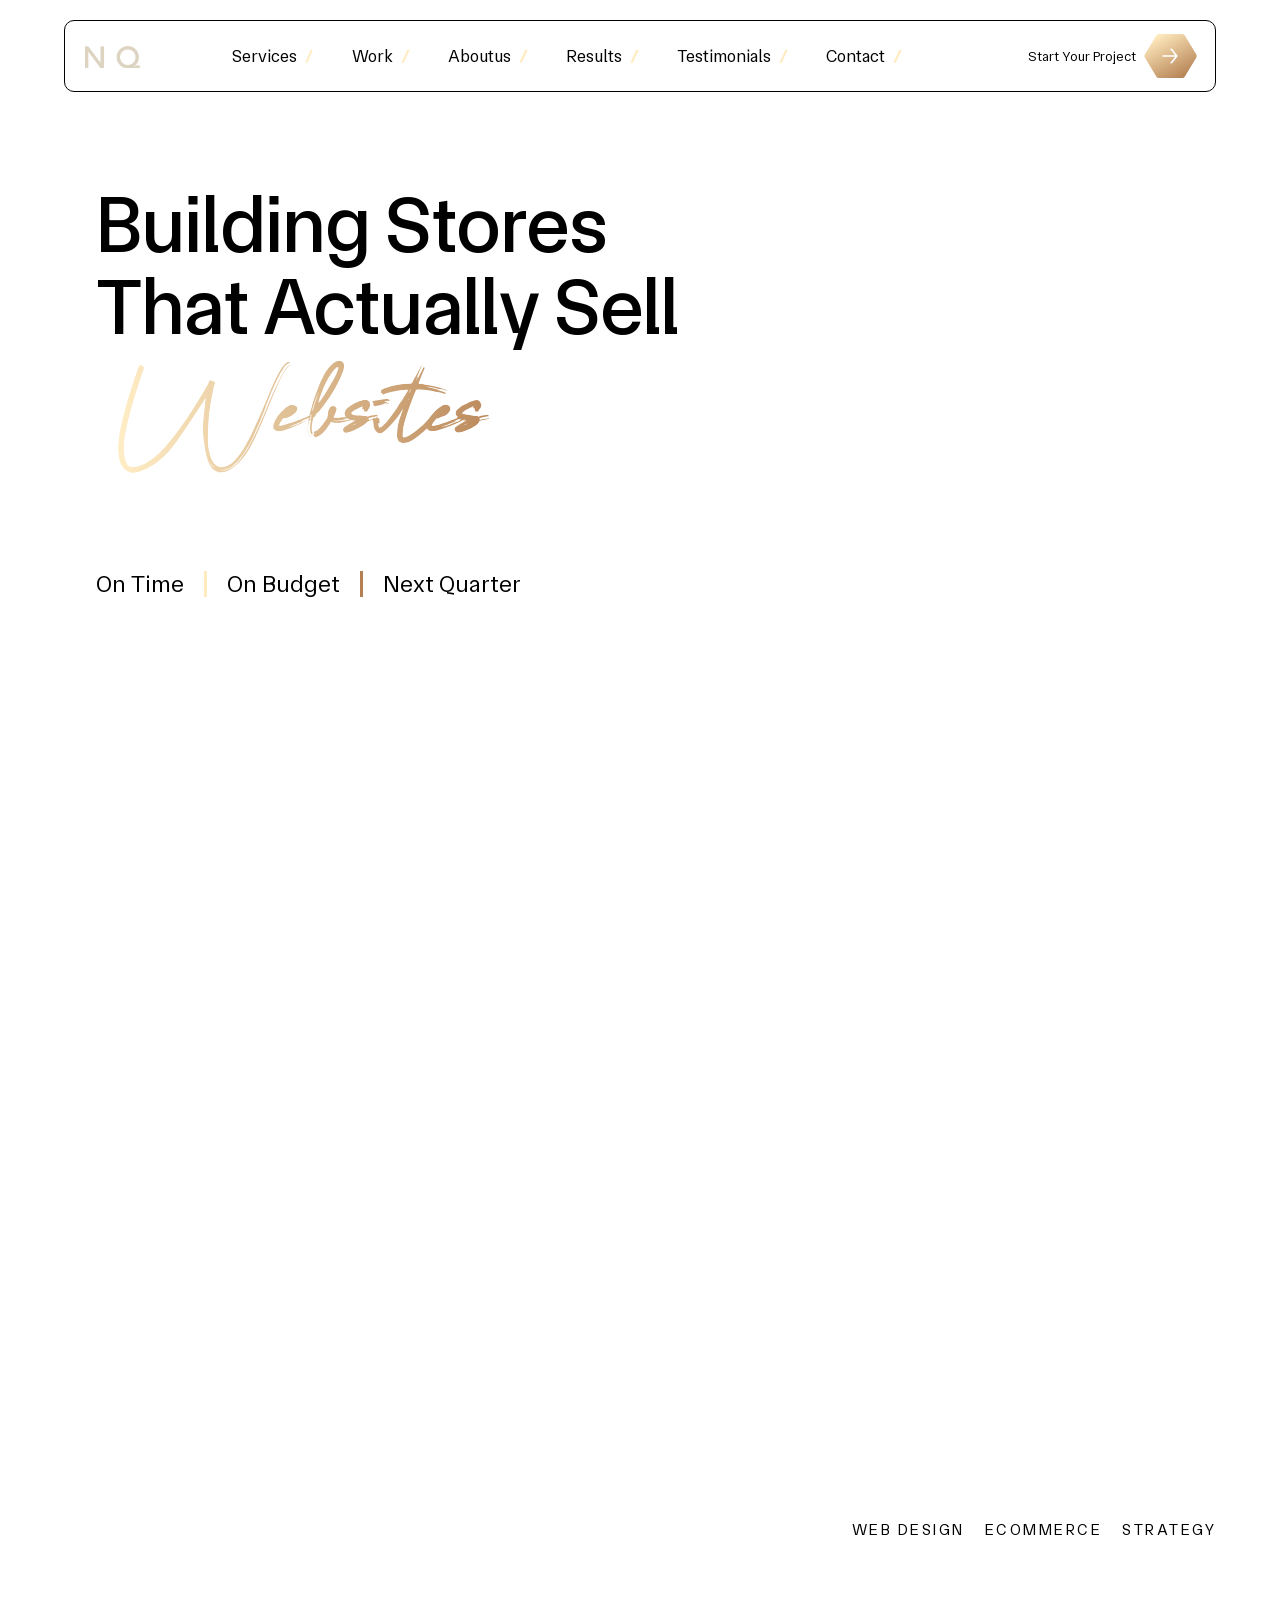
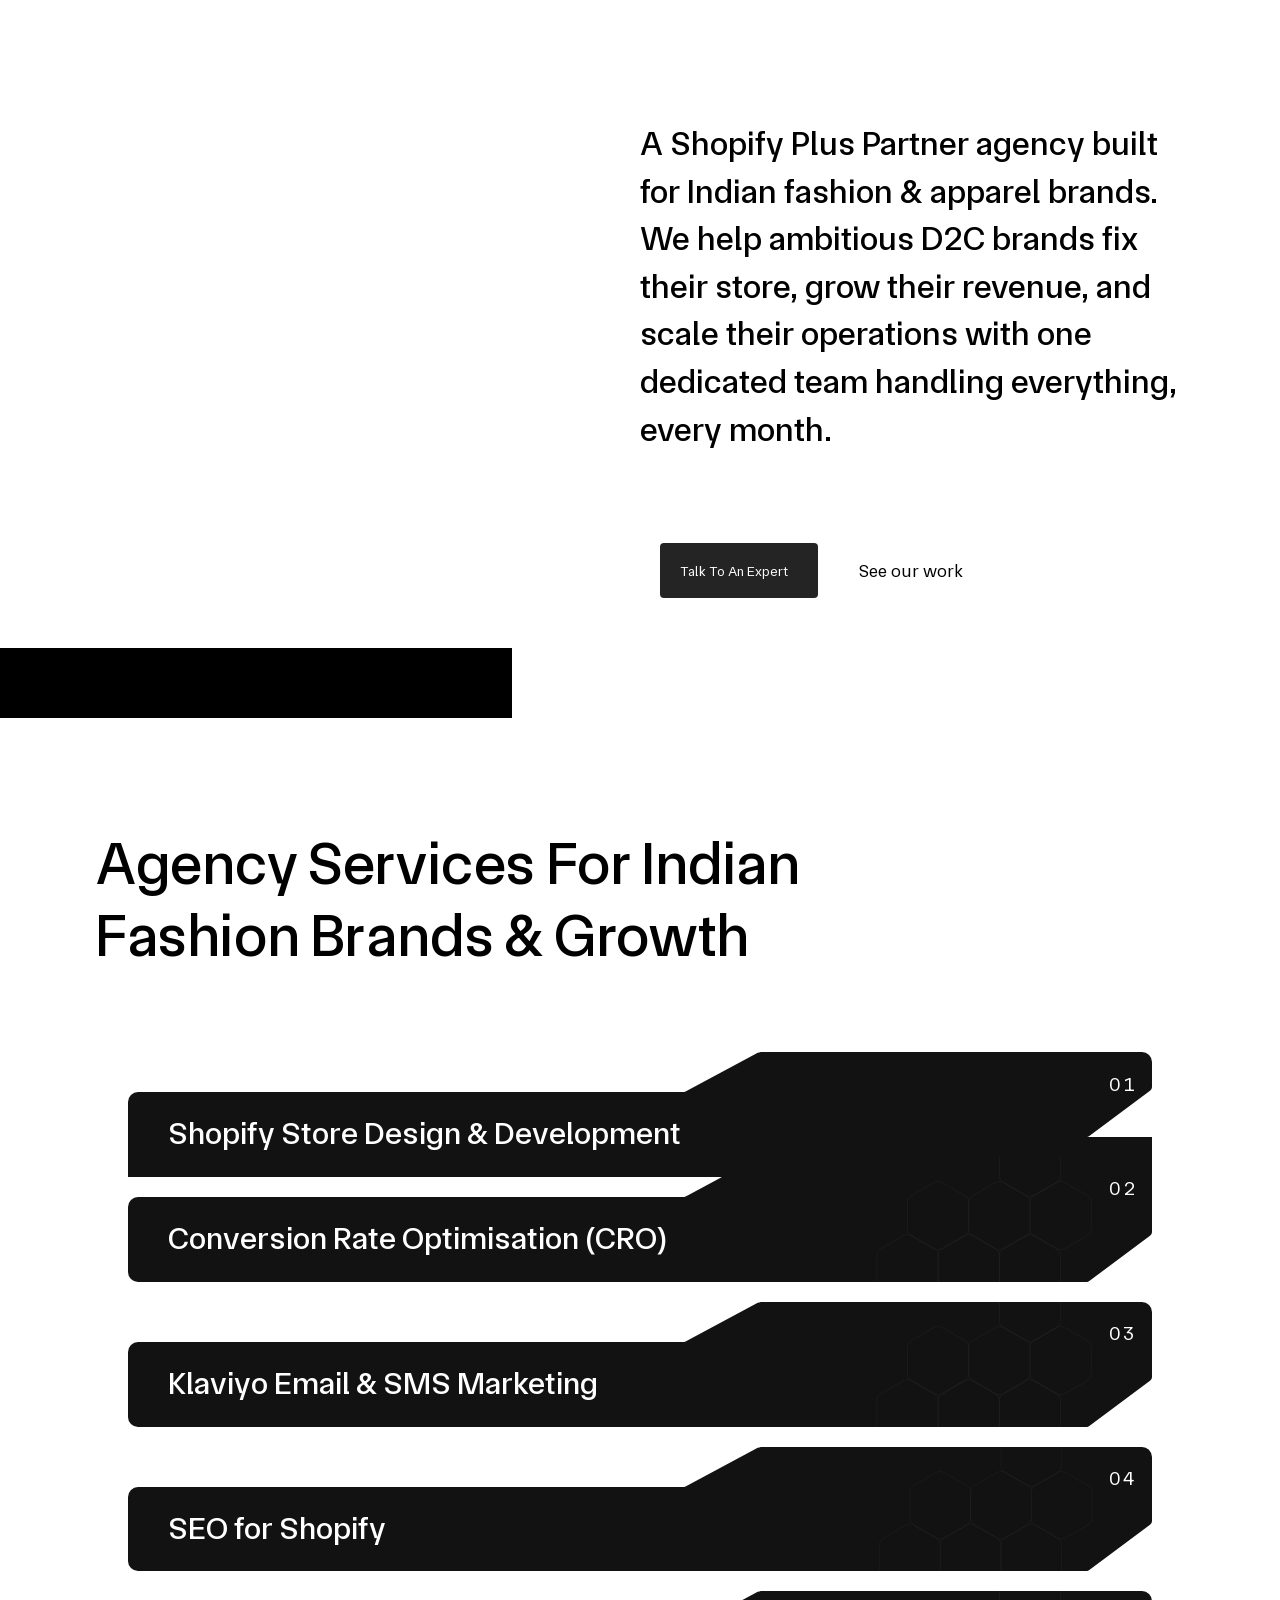
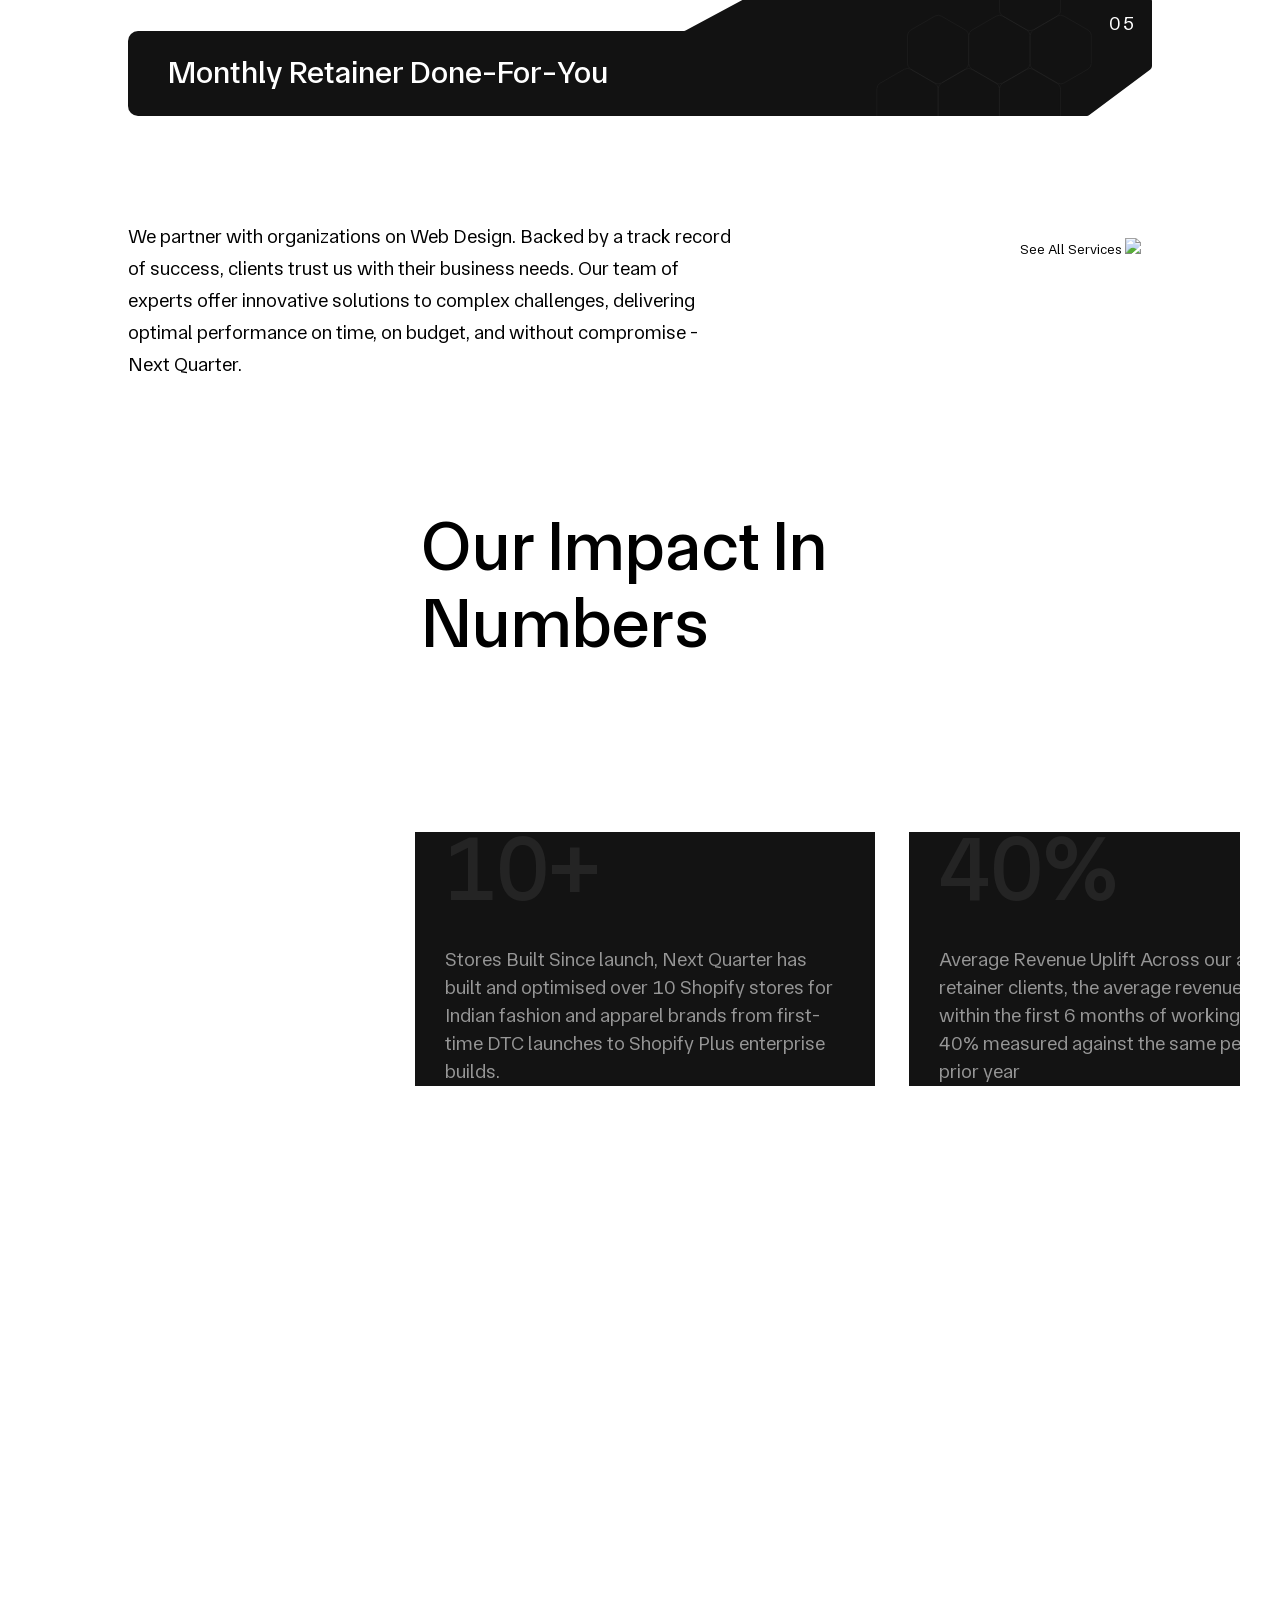
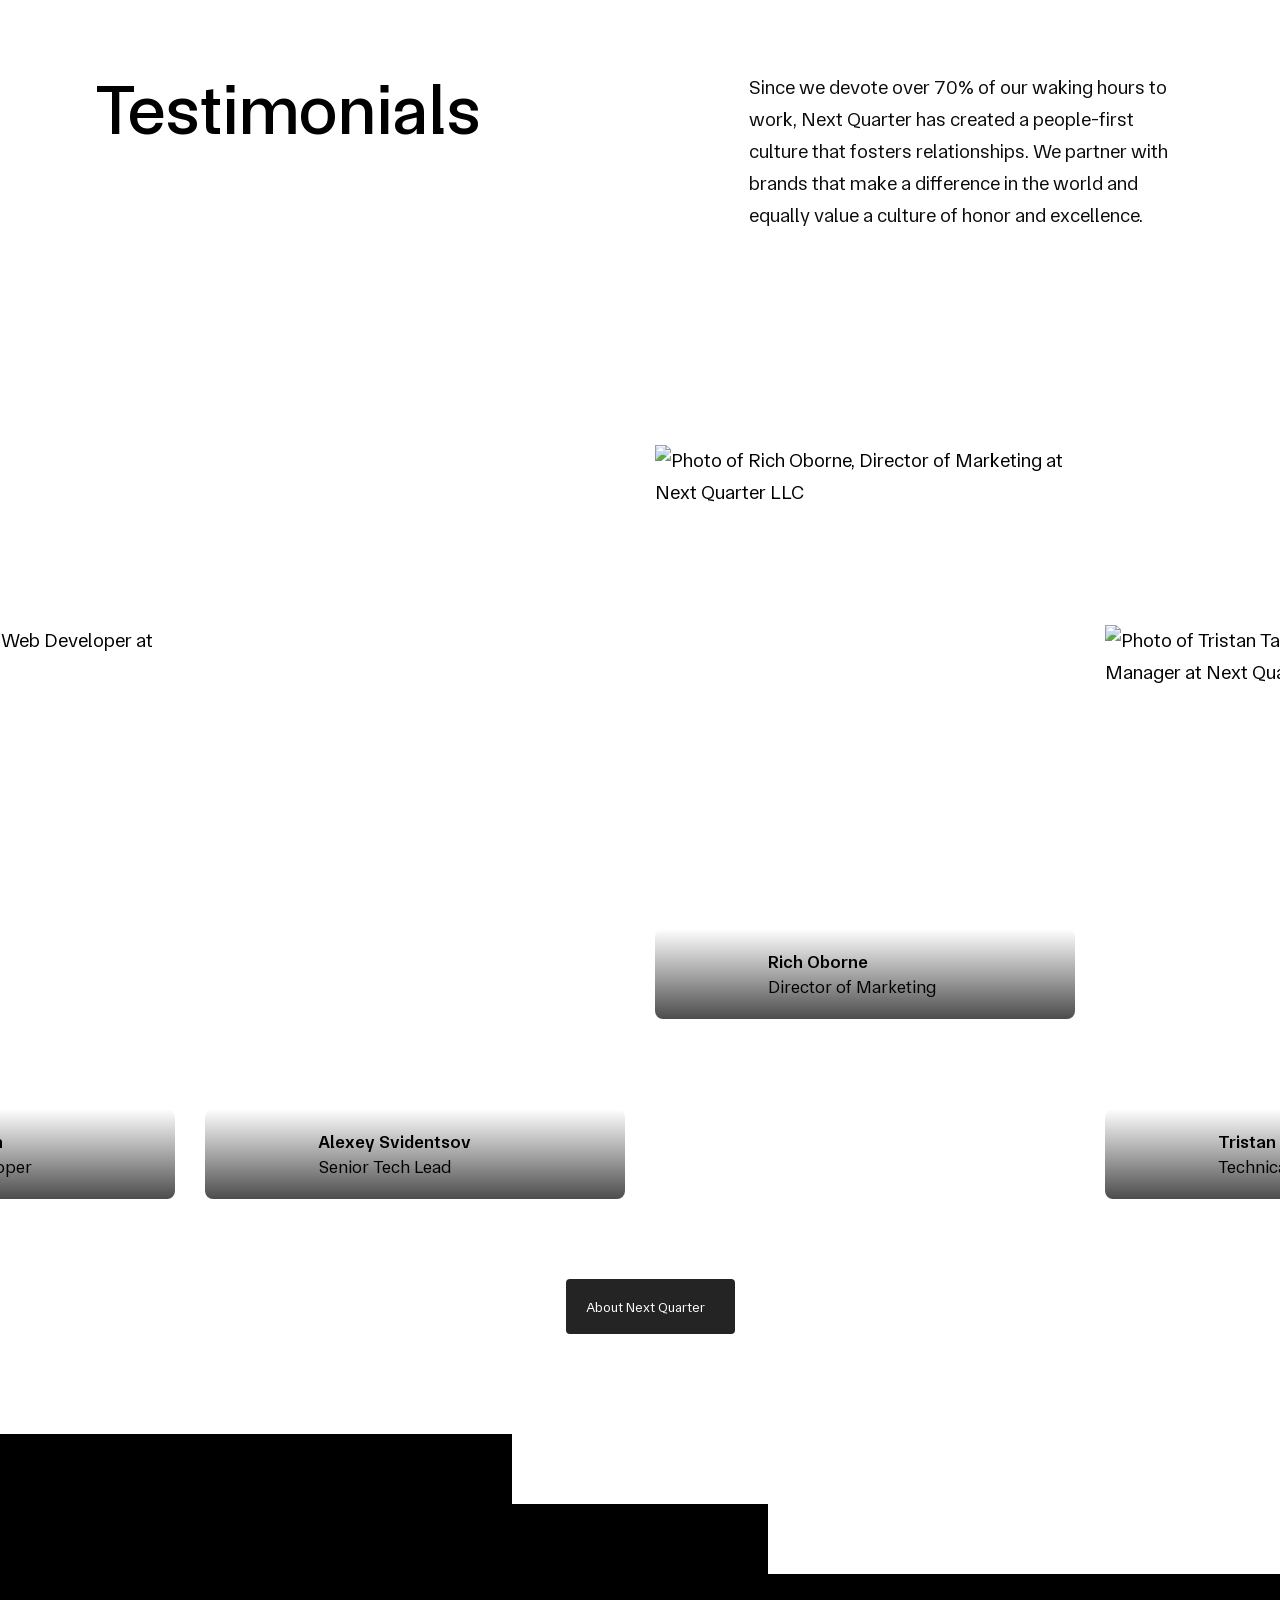
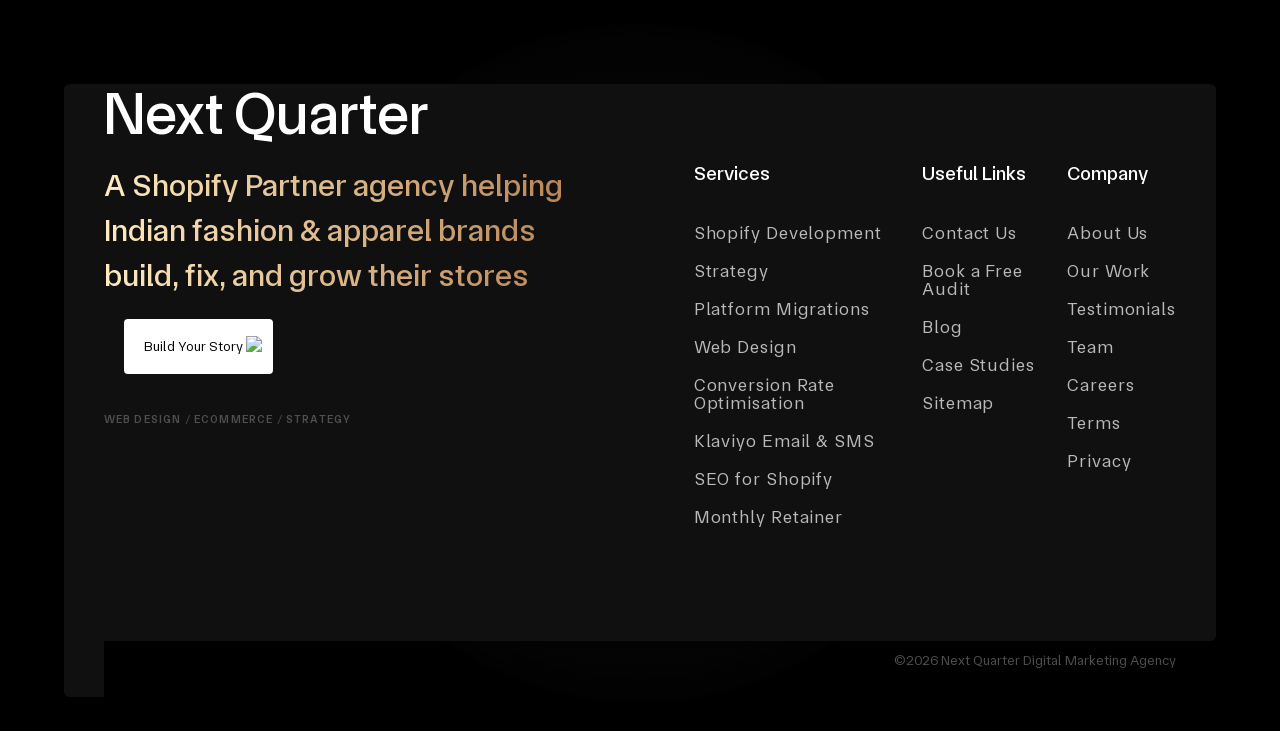
==== commit 440ce619: "update" ====
--- a/index.html
+++ b/index.html
@@ -9,6 +9,10 @@
     .wf-force-outline-none[tabindex="-1"]:focus {
       outline: none;
     }
+    .footer-links-title  a{
+    color :#fff;
+}
+
   </style>
   <meta charset="utf-8" />
   <title>Next Quarter| A Creative Tech Agency</title>
@@ -31,10 +35,11 @@
   <meta content="summary_large_image" name="twitter:card" />
   <meta content="width=device-width, initial-scale=1" name="viewport" />
   <meta content="lcLfPLBc2KAoScWcf5nJYA1B6ISh0aT9HbSokz3QrBU" name="google-site-verification" />
-  <link crossorigin="anonymous"
+  <!-- <link crossorigin="anonymous"
     href="https://cdn.prod.website-files.com/67911b83dd3a2e642dcaaaa5/css/never-settle-2025.shared.5d958ddb4.min.css"
     integrity="sha384-XZWN20Q/TomE4N5iJjgw6GCerMbY9a7xqyTlPqQqdvwqUiyL02VkTHvhGOxboJUj" rel="stylesheet"
-    type="text/css" />
+    type="text/css" /> -->
+    <link href="./css/never-settle-2025.shared.5d958ddb4.min.css" rel="stylesheet">
   <style>
     @media (min-width:992px) {
       html.w-mod-js:not(.w-mod-ix) [data-w-id="dd78a13b-7ded-fb4d-8fff-a6cf0e14ea0a"] {
@@ -583,7 +588,7 @@
     body.animation {
       height: 100vh;
       width: 100%;
-      background-color: #010101;
+      background-color: #fff;
       display: flex;
       justify-content: center;
       align-items: center;
@@ -775,14 +780,14 @@
 
           /* Main Variables */
           :root {
-            --main-dark: #0a2540;
+            --main-dark: #000;
             --main-light: white;
           }
 
           /* Global Styles */
           ::selection {
-            background: var(--main-dark);
-            color: var(--main-light);
+            background: var(--main-light);
+            color: var(--main-dark);
             text-shadow: none;
           }
 
@@ -857,31 +862,7 @@
                 <div class="menu_dp-link">
                   <div class="menu_link-padding">
                     <div class="nav-item-wrapper">
-                      <p class="menu_link-text white">Services</p><img loading="lazy"
-                        src="images/681450737f0fae31a634eb59_nav-slash-light.svg" alt="" class="nav-arrow">
-                    </div>
-                  </div>
-                </div>
-                <div class="menu_dp-link">
-                  <div class="menu_link-padding">
-                    <div class="nav-item-wrapper">
-                      <p class="menu_link-text white">Work</p><img loading="lazy"
-                        src="images/681450737f0fae31a634eb59_nav-slash-light.svg" alt="" class="nav-arrow">
-                    </div>
-                  </div>
-                </div>
-                <div class="menu_dp-link">
-                  <div class="menu_link-padding">
-                    <div class="nav-item-wrapper">
-                      <p class="menu_link-text white">Company</p><img loading="lazy"
-                        src="images/681450737f0fae31a634eb59_nav-slash-light.svg" alt="" class="nav-arrow">
-                    </div>
-                  </div>
-                </div>
-                <div class="menu_dp-link">
-                  <div class="menu_link-padding">
-                    <div class="nav-item-wrapper">
-                      <p class="menu_link-text white">Solutions</p><img loading="lazy"
+                      <p class="menu_link-text black">Services</p><img loading="lazy"
                         src="images/681450737f0fae31a634eb59_nav-slash-light.svg" alt="" class="nav-arrow">
                     </div>
                   </div>
@@ -898,7 +879,7 @@
                         </svg></div>
                     </div>
                   </div>
-                  <div class="menu_bg black">
+                  <div class="menu_bg white">
                     <div class="menu_dropdown_content black">
                       <div class="menu_dropdown-padding">
                         <div class="products_wrap services">
@@ -906,109 +887,53 @@
                             <div class="nav-header-wrapper"><img loading="lazy"
                                 src="images/67daa9ba1b14759a755136cd_gold-gradient-hexagon.svg" alt=""
                                 class="nav-header-hexagon">
-                              <p class="menu_header white">Web Development</p>
+                              <p class="menu_header white">Shopify Development</p>
                             </div><a href="/shopify" class="products_link w-inline-block">
                               <div class="products_link-wrap">
-                                <p class="products_link-sub white">Shopify</p>
+                                <p class="products_link-sub white">Custom Store Design & Build</p>
                                 <div class="nav-underline white"></div>
                               </div>
                             </a><a href="/woocommerce" class="products_link w-inline-block">
                               <div class="products_link-wrap">
-                                <p class="products_link-sub white">WooCommerce</p>
+                                <p class="products_link-sub white">Shopify Plus Migrations</p>
                                 <div class="nav-underline white"></div>
                               </div>
                             </a><a href="/stripe" class="products_link w-inline-block">
                               <div class="products_link-wrap">
-                                <p class="products_link-sub white">Stripe</p>
+                                <p class="products_link-sub white">Headless / Custom Dev</p>
                                 <div class="nav-underline white"></div>
                               </div>
                             </a><a href="/webflow" class="products_link w-inline-block">
                               <div class="products_link-wrap">
-                                <p class="products_link-sub white">Webflow</p>
-                                <div class="nav-underline white"></div>
-                              </div>
-                            </a><a href="/wordpress" class="products_link w-inline-block">
-                              <div class="products_link-wrap">
-                                <p class="products_link-sub white">WordPress</p>
-                                <div class="nav-underline white"></div>
-                              </div>
-                            </a><a href="/ecommerce" class="products_link w-inline-block">
-                              <div class="products_link-wrap">
-                                <p class="products_link-sub white">Ecommerce</p>
-                                <div class="nav-underline white"></div>
-                              </div>
-                            </a><a href="/web-design" class="products_link w-inline-block">
-                              <div class="products_link-wrap">
-                                <p class="products_link-sub white">Web Design</p>
-                                <div class="nav-underline white"></div>
-                              </div>
-                            </a><a href="/custom-development" class="products_link w-inline-block">
-                              <div class="products_link-wrap">
-                                <p class="products_link-sub white">Custom Development</p>
-                                <div class="nav-underline white"></div>
-                              </div>
-                            </a><a href="/e-learning" class="products_link w-inline-block">
-                              <div class="products_link-wrap">
-                                <p class="products_link-sub white">E-Learning</p>
+                                <p class="products_link-sub white">Speed & Performance Fixesow</p>
                                 <div class="nav-underline white"></div>
                               </div>
                             </a>
+                            
                           </div>
                           <div class="products_column">
                             <div class="nav-header-wrapper"><img loading="lazy"
                                 src="images/67daa9ba1b14759a755136cd_gold-gradient-hexagon.svg" alt=""
                                 class="nav-header-hexagon">
-                              <p class="menu_header white">Marketing</p>
+                              <p class="menu_header white">Growth Services</p>
                             </div><a href="/digital-marketing" class="products_link w-inline-block">
                               <div class="products_link-wrap">
-                                <p class="products_link-sub white">Digital Marketing</p>
+                                <p class="products_link-sub white">Conversion Rate Optimisation</p>
                                 <div class="nav-underline white"></div>
                               </div>
                             </a><a href="/ppc" class="products_link w-inline-block">
                               <div class="products_link-wrap">
-                                <p class="products_link-sub white">SEM/PPC</p>
+                                <p class="products_link-sub white">SEO for Shopify</p>
                                 <div class="nav-underline white"></div>
                               </div>
                             </a><a href="/seo" class="products_link w-inline-block">
                               <div class="products_link-wrap">
-                                <p class="products_link-sub white">SEO</p>
+                                <p class="products_link-sub white">Klaviyo Email & SMS</p>
                                 <div class="nav-underline white"></div>
                               </div>
                             </a><a href="/strategy" class="products_link w-inline-block">
                               <div class="products_link-wrap">
-                                <p class="products_link-sub white">Growth Strategy</p>
-                                <div class="nav-underline white"></div>
-                              </div>
-                            </a><a href="/small-business" class="products_link w-inline-block">
-                              <div class="products_link-wrap">
-                                <p class="products_link-sub white">Small Business</p>
-                                <div class="nav-underline white"></div>
-                              </div>
-                            </a><a href="/enterprise" class="products_link w-inline-block">
-                              <div class="products_link-wrap">
-                                <p class="products_link-sub white">Enterprise</p>
-                                <div class="nav-underline white"></div>
-                              </div>
-                            </a>
-                          </div>
-                          <div class="products_column">
-                            <div class="nav-header-wrapper"><img loading="lazy"
-                                src="images/67daa9ba1b14759a755136cd_gold-gradient-hexagon.svg" alt=""
-                                class="nav-header-hexagon">
-                              <p class="menu_header white">Design</p>
-                            </div><a href="/branding" class="products_link w-inline-block">
-                              <div class="products_link-wrap">
-                                <p class="products_link-sub white">Branding</p>
-                                <div class="nav-underline white"></div>
-                              </div>
-                            </a><a href="/ui-ux-design" class="products_link w-inline-block">
-                              <div class="products_link-wrap">
-                                <p class="products_link-sub white">UI/UX Design</p>
-                                <div class="nav-underline white"></div>
-                              </div>
-                            </a><a href="/app-prototyping" class="products_link w-inline-block">
-                              <div class="products_link-wrap">
-                                <p class="products_link-sub white">App Prototyping</p>
+                                <p class="products_link-sub white">Analytics & Reporting</p>
                                 <div class="nav-underline white"></div>
                               </div>
                             </a>
@@ -1016,194 +941,36 @@
                         </div>
                       </div>
                     </div>
-                    <div class="menu_dropdown_content black">
-                      <div class="menu_dropdown-padding">
-                        <div class="products_wrap agency">
-                          <div class="products_column">
-                            <div class="nav-header-wrapper"><img loading="lazy"
-                                src="images/67daa9ba1b14759a755136cd_gold-gradient-hexagon.svg" alt=""
-                                class="nav-header-hexagon">
-                              <p class="menu_header white">Our Work</p>
-                            </div><a href="/projects" class="products_link w-inline-block">
-                              <div class="products_link-wrap">
-                                <p class="products_link-sub white">Portfolio</p>
-                                <div class="nav-underline white"></div>
-                              </div>
-                            </a><a href="/press" class="products_link w-inline-block">
-                              <div class="products_link-wrap">
-                                <p class="products_link-sub white">Awards & Press</p>
-                                <div class="nav-underline white"></div>
-                              </div>
-                            </a><a href="/testimonials" class="products_link w-inline-block">
-                              <div class="products_link-wrap">
-                                <p class="products_link-sub white">Testimonials</p>
-                                <div class="nav-underline white"></div>
-                              </div>
-                            </a>
-                          </div>
-                          <div class="nav-ad-wrapper"><img loading="lazy"
-                              src="images/681a3e20beac076639c5c3fe_testimonials-nav.png" alt="" class="dropdown-image">
-                            <div class="nav-ad-text">"Next Quarter has a heart & desire to use technology to make the
-                              world a better place."</div><a data-w-id="a80c9390-4982-4461-584e-600ae8c57296"
-                              href="/testimonials" class="nav-ad-button-wrapper w-inline-block">
-                              <div class="button-background-wrap"><img loading="lazy"
-                                  src="images/68259424698fc6a8d42af00c_nav-button-background-white.svg" alt=""
-                                  class="button-background nav-button">
-                                <div class="button-text nav-button">Read Reviews</div>
-                              </div>
-                              <div class="button-hexagon-wrapper"><img loading="lazy"
-                                  src="images/67a8893b939bbd7945fe9a4a_gradient-button-hexagon.svg" alt=""
-                                  class="button-hexagon-overlay nav-button"><img loading="lazy"
-                                  src="images/68147056440611e4d3fdfc4b_custom-button-hexagon-dark-grey.svg" alt=""
-                                  class="button-hexagon nav-button"><img loading="lazy"
-                                  src="images/67a8884256fb1063873ba190_white-arrow-right.svg" alt="arrow right icon"
-                                  class="button-arrow nav-button"></div>
-                            </a>
-                          </div>
-                        </div>
-                      </div>
-                    </div>
-                    <div class="menu_dropdown_content black">
-                      <div class="menu_dropdown-padding">
-                        <div class="products_wrap agency">
-                          <div class="products_column">
-                            <div class="nav-header-wrapper"><img loading="lazy"
-                                src="images/67daa9ba1b14759a755136cd_gold-gradient-hexagon.svg" alt=""
-                                class="nav-header-hexagon">
-                              <p class="menu_header white">Company</p>
-                            </div><a href="/about" class="products_link w-inline-block">
-                              <div class="products_link-wrap">
-                                <p class="products_link-sub white">About Us</p>
-                                <div class="nav-underline white"></div>
-                              </div>
-                            </a><a href="/companies" class="products_link w-inline-block">
-                              <div class="products_link-wrap">
-                                <p class="products_link-sub white">Sub Brands</p>
-                                <div class="nav-underline white"></div>
-                              </div>
-                            </a><a href="/apparel" class="products_link w-inline-block">
-                              <div class="products_link-wrap">
-                                <p class="products_link-sub white">Apparel</p>
-                                <div class="nav-underline white"></div>
-                              </div>
-                            </a><a href="/speaking" class="products_link w-inline-block">
-                              <div class="products_link-wrap">
-                                <p class="products_link-sub white">Speaking</p>
-                                <div class="nav-underline white"></div>
-                              </div>
-                            </a><a href="/careers" class="products_link w-inline-block">
-                              <div class="products_link-wrap">
-                                <p class="products_link-sub white">Careers</p>
-                                <div class="nav-underline white"></div>
-                              </div>
-                            </a><a href="/blog" class="products_link w-inline-block">
-                              <div class="products_link-wrap">
-                                <p class="products_link-sub white">Blog</p>
-                                <div class="nav-underline white"></div>
-                              </div>
-                            </a><a href="./contact.html" class="products_link w-inline-block">
-                              <div class="products_link-wrap">
-                                <p class="products_link-sub white">Contact Us</p>
-                                <div class="nav-underline white"></div>
-                              </div>
-                            </a>
-                          </div>
-                          <div class="nav-ad-wrapper"><img loading="lazy"
-                              src="images/67ffcfa29d050ef40248a59c_apprel-nav.png" alt="" class="dropdown-image">
-                            <div class="nav-ad-text">“Be reminded that you were made to live a bigger story too with
-                              some ethically made Next Quarter apparel!”</div><a href="/apparel"
-                              class="nav-ad-button-wrapper w-inline-block">
-                              <div class="button-background-wrap"><img loading="lazy"
-                                  src="images/68259424698fc6a8d42af00c_nav-button-background-white.svg" alt=""
-                                  class="button-background nav-button">
-                                <div class="button-text nav-button">Get Apparel</div>
-                              </div>
-                              <div class="button-hexagon-wrapper"><img loading="lazy"
-                                  src="images/67a8893b939bbd7945fe9a4a_gradient-button-hexagon.svg" alt=""
-                                  class="button-hexagon-overlay nav-button"><img loading="lazy"
-                                  src="images/68147056440611e4d3fdfc4b_custom-button-hexagon-dark-grey.svg" alt=""
-                                  class="button-hexagon nav-button"><img loading="lazy"
-                                  src="images/67a8884256fb1063873ba190_white-arrow-right.svg" alt="arrow right icon"
-                                  class="button-arrow nav-button"></div>
-                            </a>
-                          </div>
-                        </div>
-                      </div>
-                    </div>
-                    <div class="menu_dropdown_content black">
-                      <div class="menu_dropdown-padding">
-                        <div class="products_wrap agency">
-                          <div class="products_column">
-                            <div class="nav-header-wrapper"><img loading="lazy"
-                                src="images/67daa9ba1b14759a755136cd_gold-gradient-hexagon.svg" alt=""
-                                class="nav-header-hexagon">
-                              <p class="menu_header white">Solutions</p>
-                            </div><a href="https://www.alwaysfresh.io/" target="_blank"
-                              class="products_link w-inline-block">
-                              <div class="products_link-wrap">
-                                <p class="products_link-sub white">Always Fresh Sites</p>
-                                <div class="nav-underline white"></div>
-                              </div>
-                            </a><a href="/wp-cloner" class="products_link w-inline-block">
-                              <div class="products_link-wrap">
-                                <p class="products_link-sub white">WP Cloner</p>
-                                <div class="nav-underline white"></div>
-                              </div>
-                            </a><a href="/woocommerce-amazon-fulfilment" class="products_link w-inline-block">
-                              <div class="products_link-wrap">
-                                <p class="products_link-sub white">Amazon Fulfillment</p>
-                                <div class="nav-underline white"></div>
-                              </div>
-                            </a><a href="/touchpoint" class="products_link w-inline-block">
-                              <div class="products_link-wrap">
-                                <p class="products_link-sub white">TouchPoint POS<br></p>
-                                <div class="nav-underline white"></div>
-                              </div>
-                            </a><a href="/small-business" class="products_link w-inline-block">
-                              <div class="products_link-wrap">
-                                <p class="products_link-sub white">Small Business</p>
-                                <div class="nav-underline white"></div>
-                              </div>
-                            </a><a href="/enterprise" class="products_link w-inline-block">
-                              <div class="products_link-wrap">
-                                <p class="products_link-sub white">Enterprise</p>
-                                <div class="nav-underline white"></div>
-                              </div>
-                            </a>
-                          </div>
-                          <div class="nav-ad-wrapper"><img loading="lazy"
-                              src="images/67ffd4fae854a2ba240f4b18_solutions-nav.png" alt="" class="dropdown-image">
-                            <div class="nav-ad-text">“We partner with brands to move the world through tech, design and
-                              strategy.”</div><a href="./contact.html" class="nav-ad-button-wrapper w-inline-block">
-                              <div class="button-background-wrap"><img loading="lazy"
-                                  src="images/68259424698fc6a8d42af00c_nav-button-background-white.svg" alt=""
-                                  class="button-background nav-button">
-                                <div class="button-text nav-button">Contact Us</div>
-                              </div>
-                              <div class="button-hexagon-wrapper"><img loading="lazy"
-                                  src="images/67a8893b939bbd7945fe9a4a_gradient-button-hexagon.svg" alt=""
-                                  class="button-hexagon-overlay nav-button"><img loading="lazy"
-                                  src="images/68147056440611e4d3fdfc4b_custom-button-hexagon-dark-grey.svg" alt=""
-                                  class="button-hexagon nav-button"><img loading="lazy"
-                                  src="images/67a8884256fb1063873ba190_white-arrow-right.svg" alt="arrow right icon"
-                                  class="button-arrow nav-button"></div>
-                            </a>
-                          </div>
-                        </div>
-                      </div>
-                    </div>
                   </div>
                 </div>
               </div>
+               <div class="menu_link"><a href="/testimonials" class="menu_link-padding w-inline-block">
+                  <div class="nav-item-wrapper">
+                    <p class="menu_link-text black">Work</p><img loading="lazy"
+                      src="images/681450737f0fae31a634eb59_nav-slash-light.svg" alt="" class="nav-arrow">
+                  </div>
+                </a></div>
+               <div class="menu_link"><a href="/testimonials" class="menu_link-padding w-inline-block">
+                  <div class="nav-item-wrapper">
+                    <p class="menu_link-text black">Aboutus</p><img loading="lazy"
+                      src="images/681450737f0fae31a634eb59_nav-slash-light.svg" alt="" class="nav-arrow">
+                  </div>
+                </a></div>
+                 <div class="menu_link"><a href="/testimonials" class="menu_link-padding w-inline-block">
+                  <div class="nav-item-wrapper">
+                    <p class="menu_link-text black">Results</p><img loading="lazy"
+                      src="images/681450737f0fae31a634eb59_nav-slash-light.svg" alt="" class="nav-arrow">
+                  </div>
+                </a></div>
               <div class="menu_link"><a href="/testimonials" class="menu_link-padding w-inline-block">
                   <div class="nav-item-wrapper">
-                    <p class="menu_link-text white">Testimonials</p><img loading="lazy"
+                    <p class="menu_link-text black">Testimonials</p><img loading="lazy"
                       src="images/681450737f0fae31a634eb59_nav-slash-light.svg" alt="" class="nav-arrow">
                   </div>
                 </a></div>
               <div class="menu_link"><a href="./contact.html" class="menu_link-padding w-inline-block">
                   <div class="nav-item-wrapper">
-                    <p class="menu_link-text white">Contact</p><img loading="lazy"
+                    <p class="menu_link-text black">Contact</p><img loading="lazy"
                       src="images/681450737f0fae31a634eb59_nav-slash-light.svg" alt="" class="nav-arrow">
                   </div>
                 </a></div>
@@ -1604,8 +1371,11 @@
     <div class="content-wrapper left-align">
       <h1 class="heading-1-pre-heading"></h1>
       <div class="home-hero-text-slider-wrapper">
-        <div class="home-hero-text">Building</div>
-        <div class="gold-text-animation-wrapper" id="word-display">
+        <div class="home-hero-text"> Building Stores</div>
+        <div class="typed-words hidden"></div>
+      </div>
+      <div class="home-hero-text">That Actually Sell</div>
+          <div class="gold-text-animation-wrapper" id="word-display">
           <div class="w-embed">
             <h3 class="websites" style="display: block;">
               <svg class="subtitle" style="enable-background:new 0 0 229.2 69.6;" version="1.1" viewbox="0 0 1600 1200"
@@ -1773,9 +1543,6 @@
             </h3>
           </div>
         </div>
-        <div class="typed-words hidden"></div>
-      </div>
-      <div class="home-hero-text">That move the world</div>
       <div class="home-hero-tag-line-wrapper">
         <div class="home-hero-tag-text">On Time</div>
         <div class="home-hero-tag-separator"></div>
@@ -1784,7 +1551,7 @@
         <div class="home-hero-tag-text">Next Quarter</div>
       </div>
     </div>
-    <div class="home-hero-reviews-container">
+    <!-- <div class="home-hero-reviews-container">
       <div class="home-reviews-static _1" style="opacity: 0;">
         <div class="home-review"><img alt="" class="home-hero-review-top-shape" loading="lazy"
             src="https://cdn.prod.website-files.com/67911b83dd3a2e642dcaaaa5/67ffb77dd33ff19fb2995069_home-hero-reviews-top-shape.svg" />
@@ -1833,7 +1600,7 @@
           </div>
         </div>
       </div>
-    </div>
+    </div> -->
     <div class="home-hero-brands-wrapper">
       <!-- <div class="pre-title-wrapper _60px-bottom-margin"><img alt="" class="small-hexagon" loading="lazy"
           src="https://cdn.prod.website-files.com/67911b83dd3a2e642dcaaaa5/67a878dab5a69929035ce921_small-hexagon.svg" />
@@ -1902,9 +1669,10 @@
         <div class="carousel-darken"></div>
       </div> -->
     </div>
-    <img alt="" class="home-hero-shape" loading="lazy"
+    <!-- <img alt="" class="home-hero-shape" loading="lazy"
       src="https://cdn.prod.website-files.com/67911b83dd3a2e642dcaaaa5/67a87b034cacd9998383db12_home-hero-shape.svg" />
-  </div>
+  -->
+    </div>
   <div class="full-width-container">
     <div class="showreel w-background-video w-background-video-atom" data-autoplay="true" data-loop="true"
       data-poster-url="https://cdn.prod.website-files.com/67911b83dd3a2e642dcaaaa5%2F6814d03f8dd37003415b3880_never-settle-show-reel-edit-poster-00001.jpg"
@@ -1955,7 +1723,10 @@
       <div class="content-column-50 full-width-tablet">
         <!-- <div class="small-pre-heading-text black">See why our client's trust us with their most complex challenges.
         </div> -->
-        <div class="large-text _90px-bottom-margin black _70px-top-margin">The "Done-For-You" Execution Partner for Indian Apparel Brands.We fix what’s broken, keep your store updated, and ship one revenue improvement every month.</div>
+        <div class="large-text _90px-bottom-margin black _70px-top-margin">A Shopify
+Plus Partner agency built for Indian fashion & apparel brands. We help ambitious D2C brands
+fix their store, grow their revenue, and scale their operations with one dedicated team
+handling everything, every month.</div>
         <div class="button-row left-align"><a class="custom-button-wrapper w-inline-block"
             data-w-id="446f3cb1-9382-8640-ef1a-9cf1b50136da" href="/contact-us">
             <div class="custom-button-background dark-grey">
@@ -2131,7 +1902,7 @@
         <h3 class="pre-title-text">On time <span class="span-light-gold">/</span> on budget <span
             class="span-dark-gold">/</span> Next Quarter</h3>
       </div>
-      <h2 class="heading-2 _80-width">Improvements That<br/> Move the Needle</h2>
+      <h2 class="heading-2 _80-width">Agency Services For Indian Fashion Brands & Growth</h2>
     </div>
     <div class="content-wrapper _80">
       <div class="services-accordion-wrap">
@@ -2141,7 +1912,7 @@
             class="services-accordion-trigger w-dropdown-toggle is-active"
             data-w-id="e6379f87-1901-457b-85a1-90cd375d6522" id="w-dropdown-toggle-0" role="button" tabindex="0">
             <div class="accordion-title-container">
-              <h4 class="home-services-accordion-title">Cart AOV Booster</h4>
+              <h4 class="home-services-accordion-title">Shopify Store Design & Development</h4>
               <div class="home-hero-accordion-number">01<br /></div>
             </div>
           </div>
@@ -2155,43 +1926,46 @@
                   <div class="services-content-column">
                     <div class="pre-title-wrapper accordion"><img alt="" class="small-hexagon" loading="lazy"
                         src="https://cdn.prod.website-files.com/67911b83dd3a2e642dcaaaa5/67a878dab5a69929035ce921_small-hexagon.svg" />
-                      <div class="pre-title-text">Your cart shouldn’t just collect products it should actively increase revenue.</div>
+                      <div class="pre-title-text">MOBILE-FIRST · CONVERSION-READY.</div>
                     </div>
-                    <div class="accordion-text">Our Cart AOV Booster transforms your standard cart into a conversion-driven sales engine. By introducing gamified progress bars, intelligent upsell logic, and dynamic incentives, we motivate customers to add more items before checkout.</div>
+                    <div class="accordion-text">A Shopify store isn't just a website it's your best salesperson. We build custom
+Shopify stores from the ground up: fast, mobile-first, and designed to convert browsers into
+buyers. Every build starts with your customer journey, not a theme library.
+</div>
                     <div class="accordion-link-grid">
                       <div class="accordion-link-block">
                         <div class="accordion-bullet"></div><a class="sub-services-link-block w-inline-block"
                           data-w-id="4153fbb7-72fa-50c5-767f-95a300f58026" href="/branding#design" tabindex="0">
-                          <div class="accordion-link-text-gold" style="width: 0px;">Smart upsell</div>
-                          <div class="accordion-link-text">Smart upsell </div>
+                          <div class="accordion-link-text-gold" style="width: 0px;">Custom Theme Design & Build</div>
+                          <div class="accordion-link-text">Custom Theme Design & Build</div>
                         </a>
                       </div>
                       <div class="accordion-link-block">
                         <div class="accordion-bullet"></div><a class="sub-services-link-block w-inline-block"
                           data-w-id="5c4a91ae-2425-baf4-7e84-2c3b433c53ab" href="/branding#guidelines" tabindex="0">
-                          <div class="accordion-link-text-gold" style="width: 0px;">Free shipping progress bars</div>
-                          <div class="accordion-link-text">Free shipping progress bars</div>
+                          <div class="accordion-link-text-gold" style="width: 0px;">Online Store 2.0 Architecture</div>
+                          <div class="accordion-link-text">Online Store 2.0 Architecture</div>
                         </a>
                       </div>
                       <div class="accordion-link-block">
                         <div class="accordion-bullet"></div><a class="sub-services-link-block w-inline-block"
                           data-w-id="6189ed99-fb79-2084-774c-a096a0ae4444" href="/branding#research" tabindex="0">
-                          <div class="accordion-link-text-gold" style="width: 0px;">Tier-based reward messaging</div>
-                          <div class="accordion-link-text">Tier-based reward messaging</div>
+                          <div class="accordion-link-text-gold" style="width: 0px;">Mobile UX Optimisation</div>
+                          <div class="accordion-link-text">Mobile UX Optimisation</div>
                         </a>
                       </div>
                       <div class="accordion-link-block">
                         <div class="accordion-bullet"></div><a class="sub-services-link-block w-inline-block"
                           data-w-id="e47244f3-40ea-a26c-3d59-1308c30415ea" href="/branding#strategy" tabindex="0">
-                          <div class="accordion-link-text-gold" style="width: 0px;">Dynamic product bundles</div>
-                          <div class="accordion-link-text">Dynamic product bundles</div>
+                          <div class="accordion-link-text-gold" style="width: 0px;">Speed & Core Web Vitals</div>
+                          <div class="accordion-link-text">Speed & Core Web Vitals</div>
                         </a>
                       </div>
                       <div class="accordion-link-block">
                         <div class="accordion-bullet"></div><a class="sub-services-link-block w-inline-block"
                           data-w-id="7a43b041-604c-ef6f-eb9b-ea3bc0d0c9da" href="/branding#naming" tabindex="0">
-                          <div class="accordion-link-text-gold" style="width: 0px;">One-click add-to-cart upsells</div>
-                          <div class="accordion-link-text">One-click add-to-cart upsells</div>
+                          <div class="accordion-link-text-gold" style="width: 0px;">App Stack Setup & Integration</div>
+                          <div class="accordion-link-text">App Stack Setup & Integration</div>
                         </a>
                       </div>
                     </div><a class="custom-button-wrapper w-inline-block"
@@ -2218,9 +1992,7 @@
                       src="https://cdn.prod.website-files.com/67911b83dd3a2e642dcaaaa5/681b6c9bbc883e37a32543c3_services-listing-branding.png"
                       srcset="https://cdn.prod.website-files.com/67911b83dd3a2e642dcaaaa5/681b6c9bbc883e37a32543c3_services-listing-branding-p-500.png 500w, https://cdn.prod.website-files.com/67911b83dd3a2e642dcaaaa5/681b6c9bbc883e37a32543c3_services-listing-branding.png 713w" />
                     <div class="accordion-quote-content-wrapper">
-                      <div class="accordion-review-text">"The brand messaging doesn't just read - you feel it. The new
-                        branding reflects everything the team is doing in all of the countries and our heart. Colors
-                        evoke the feeling of restoration."</div>
+                      <div class="accordion-review-text">"We'd been on WooCommerce for 3 years. The move to Shopify with Next Quarter was seamless and the new store converted at 2x the rate within 60 days."</div>
                       <div class="accordion-review-sign-off">Kids Alive International Staff</div>
                     </div>
                   </div>
@@ -2236,7 +2008,7 @@
           <div aria-controls="w-dropdown-list-1" aria-expanded="false" aria-haspopup="menu"
             class="services-accordion-trigger w-dropdown-toggle" id="w-dropdown-toggle-1" role="button" tabindex="0">
             <div class="accordion-title-container">
-              <h4 class="home-services-accordion-title">Shop by Colour</h4>
+              <h4 class="home-services-accordion-title">Conversion Rate Optimisation (CRO)</h4>
               <div class="home-hero-accordion-number">02<br /></div>
             </div>
           </div>
@@ -2251,43 +2023,45 @@
                   <div class="services-content-column">
                     <div class="pre-title-wrapper accordion"><img alt="" class="small-hexagon" loading="lazy"
                         src="https://cdn.prod.website-files.com/67911b83dd3a2e642dcaaaa5/67a878dab5a69929035ce921_small-hexagon.svg" />
-                      <div class="pre-title-text">Customers don’t think in filters they think visually.</div>
+                      <div class="pre-title-text">DATA-DRIVEN · A/B TESTED</div>
                     </div>
-                    <div class="accordion-text">Shop by Colour replaces boring dropdown filters with interactive color “pills” that allow users to instantly browse products by shade. This improves product discovery, reduces bounce rate, and enhances user experience especially for fashion, beauty, and lifestyle brands.</div>
+                    <div class="accordion-text">We don't guess we test. Every month we run at least one structured CRO
+experiment on your store: product pages, checkout flow, homepage, cart. We only ship changes
+that the data proves work. This is the highest-ROI service we offer.</div>
                     <div class="accordion-link-grid">
                       <div class="accordion-link-block">
                         <div class="accordion-bullet"></div><a class="sub-services-link-block w-inline-block"
                           data-w-id="50615115-0624-9f5b-600c-76b4ae855289" href="/shopify" tabindex="0">
-                          <div class="accordion-link-text-gold" style="width: 0px;">Clickable color swatches</div>
-                          <div class="accordion-link-text">Clickable color swatches</div>
+                          <div class="accordion-link-text-gold" style="width: 0px;">A/B Testing & Experimentation</div>
+                          <div class="accordion-link-text">A/B Testing & Experimentation</div>
                         </a>
                       </div>
                       <div class="accordion-link-block">
                         <div class="accordion-bullet"></div><a class="sub-services-link-block w-inline-block"
                           data-w-id="8adacdb7-541a-a2fc-85d3-a89d80512160" href="/woocommerce" tabindex="0">
-                          <div class="accordion-link-text-gold" style="width: 0px;">SEO-friendly color collection pages</div>
-                          <div class="accordion-link-text">SEO-friendly color collection pages</div>
+                          <div class="accordion-link-text-gold" style="width: 0px;">Checkout Flow Optimisation</div>
+                          <div class="accordion-link-text">Checkout Flow Optimisation</div>
                         </a>
                       </div>
                       <div class="accordion-link-block">
                         <div class="accordion-bullet"></div><a class="sub-services-link-block w-inline-block"
                           data-w-id="9ae18821-05ba-a71a-fb8d-c70cdd19381c" href="/wordpress" tabindex="0">
-                          <div class="accordion-link-text-gold" style="width: 0px;">Mobile-optimized color navigation</div>
-                          <div class="accordion-link-text">Mobile-optimized color navigation</div>
+                          <div class="accordion-link-text-gold" style="width: 0px;">Heatmap & Session Recording Analysis</div>
+                          <div class="accordion-link-text">Heatmap & Session Recording Analysis</div>
                         </a>
                       </div>
                       <div class="accordion-link-block">
                         <div class="accordion-bullet"></div><a class="sub-services-link-block w-inline-block"
                           data-w-id="7082ea90-9e88-c40f-ae40-860b08e099f1" href="/webflow" tabindex="0">
-                          <div class="accordion-link-text-gold" style="width: 0px;">Automatic color grouping for products</div>
-                          <div class="accordion-link-text">Automatic color grouping for products</div>
+                          <div class="accordion-link-text-gold" style="width: 0px;">Product Page Redesign</div>
+                          <div class="accordion-link-text">Product Page Redesign</div>
                         </a>
                       </div>
                       <div class="accordion-link-block">
                         <div class="accordion-bullet"></div><a class="sub-services-link-block w-inline-block"
                           data-w-id="4d211d5d-0f49-7574-a18c-503ee5e8cc25" href="/custom-development" tabindex="0">
-                          <div class="accordion-link-text-gold" style="width: 0px;">Faster browsing experience</div>
-                          <div class="accordion-link-text">Faster browsing experience</div>
+                          <div class="accordion-link-text-gold" style="width: 0px;">Monthly CRO Report</div>
+                          <div class="accordion-link-text">Monthly CRO Report</div>
                         </a>
                       </div>
                     </div><a class="custom-button-wrapper w-inline-block"
@@ -2314,8 +2088,8 @@
                       src="https://cdn.prod.website-files.com/67911b83dd3a2e642dcaaaa5/681b6ee54b9bbbcf943707f3_services-listing-website-development.png"
                       srcset="https://cdn.prod.website-files.com/67911b83dd3a2e642dcaaaa5/681b6ee54b9bbbcf943707f3_services-listing-website-development-p-500.png 500w, https://cdn.prod.website-files.com/67911b83dd3a2e642dcaaaa5/681b6ee54b9bbbcf943707f3_services-listing-website-development.png 713w" />
                     <div class="accordion-quote-content-wrapper">
-                      <div class="accordion-review-text">"We love the site! It feels much more directed, getting to the
-                        heart of it and pushing them [customers] to action. Well done! Thank you for your work on this."
+                      <div class="accordion-review-text">"Our conversion rate went from 0.9% to 2.4% in 90 days. That's not a redesign.
+That's Next Quarter actually knowing what moves the needle."
                       </div>
                       <div class="accordion-review-sign-off">Mitchell Dong, MWOD</div>
                     </div>
@@ -2332,7 +2106,7 @@
           <div aria-controls="w-dropdown-list-2" aria-expanded="false" aria-haspopup="menu"
             class="services-accordion-trigger w-dropdown-toggle" id="w-dropdown-toggle-2" role="button" tabindex="0">
             <div class="accordion-title-container">
-              <h4 class="home-services-accordion-title">Homepage Cleanup</h4>
+              <h4 class="home-services-accordion-title"> Klaviyo Email & SMS Marketing</h4>
               <div class="home-hero-accordion-number">03<br /></div>
             </div>
           </div>
@@ -2347,43 +2121,46 @@
                   <div class="services-content-column">
                     <div class="pre-title-wrapper accordion"><img alt="" class="small-hexagon" loading="lazy"
                         src="https://cdn.prod.website-files.com/67911b83dd3a2e642dcaaaa5/67a878dab5a69929035ce921_small-hexagon.svg" />
-                      <div class="pre-title-text">A cluttered homepage confuses customers. A clean homepage converts.</div>
+                      <div class="pre-title-text">LIFECYCLE AUTOMATION · RETENTION</div>
                     </div>
-                    <div class="accordion-text">We restructure your homepage to guide visitors with clarity and intention. By sharpening your brand messaging, highlighting bestsellers, and removing distractions, we help customers quickly understand what you sell and why they should buy.</div>
+                    <div class="accordion-text"> Most Indian apparel brands are losing 30–40% of potential revenue by not having
+proper email flows in place. We set up, manage, and optimise your entire Klaviyo lifecycle 
+from welcome series to post-purchase to win-back. Then we run it for you every month.
+</div>
                     <div class="accordion-link-grid">
                       <div class="accordion-link-block">
                         <div class="accordion-bullet"></div><a class="sub-services-link-block w-inline-block"
                           data-w-id="4a1ecd72-2b34-d4a4-bba0-05b344b496cf" href="/woocommerce" tabindex="0">
-                          <div class="accordion-link-text-gold" style="width: 0px;">Clear hero messaging</div>
-                          <div class="accordion-link-text">Clear hero messaging</div>
+                          <div class="accordion-link-text-gold" style="width: 0px;">Abandoned Cart & Browse Abandonment Flows</div>
+                          <div class="accordion-link-text">Abandoned Cart & Browse Abandonment Flows</div>
                         </a>
                       </div>
                       <div class="accordion-link-block">
                         <div class="accordion-bullet"></div><a class="sub-services-link-block w-inline-block"
                           data-w-id="fb1da615-4f6f-b7d9-bb68-71d64cdf7984" href="/shopify" tabindex="0">
-                          <div class="accordion-link-text-gold" style="width: 0px;">Highlighted bestsellers & collections</div>
-                          <div class="accordion-link-text">Highlighted bestsellers & collections</div>
+                          <div class="accordion-link-text-gold" style="width: 0px;">Welcome & Post-Purchase Sequences</div>
+                          <div class="accordion-link-text">Welcome & Post-Purchase Sequences</div>
                         </a>
                       </div>
                       <div class="accordion-link-block">
                         <div class="accordion-bullet"></div><a class="sub-services-link-block w-inline-block"
                           data-w-id="62dce3d9-108c-bddc-0513-bb5f32473b9f" href="/stripe" tabindex="0">
-                          <div class="accordion-link-text-gold" style="width: 0px;">Structured content hierarchy</div>
-                          <div class="accordion-link-text">Structured content hierarchy</div>
+                          <div class="accordion-link-text-gold" style="width: 0px;">Campaign Management & Segmentation</div>
+                          <div class="accordion-link-text">Campaign Management & Segmentation</div>
                         </a>
                       </div>
                       <div class="accordion-link-block">
                         <div class="accordion-bullet"></div><a class="sub-services-link-block w-inline-block"
                           data-w-id="3a1fb18c-0580-1ceb-1fe2-0250eab1fbc1" href="/webflow" tabindex="0">
-                          <div class="accordion-link-text-gold" style="width: 0px;">Reduced unnecessary sections</div>
-                          <div class="accordion-link-text">Reduced unnecessary sections</div>
+                          <div class="accordion-link-text-gold" style="width: 0px;">Klaviyo Setup & Migration</div>
+                          <div class="accordion-link-text">Klaviyo Setup & Migration</div>
                         </a>
                       </div>
                       <div class="accordion-link-block">
                         <div class="accordion-bullet"></div><a class="sub-services-link-block w-inline-block"
                           data-w-id="86488cf6-8540-892c-e0d8-dcbc7bc039d9" href="/custom-development" tabindex="0">
-                          <div class="accordion-link-text-gold" style="width: 0px;">Better CTA placement</div>
-                          <div class="accordion-link-text">Better CTA placement</div>
+                          <div class="accordion-link-text-gold" style="width: 0px;">Monthly Email Performance Report</div>
+                          <div class="accordion-link-text">Monthly Email Performance Report</div>
                         </a>
                       </div>
                     </div><a class="custom-button-wrapper w-inline-block"
@@ -2428,7 +2205,7 @@
           <div aria-controls="w-dropdown-list-4" aria-expanded="false" aria-haspopup="menu"
             class="services-accordion-trigger w-dropdown-toggle" id="w-dropdown-toggle-4" role="button" tabindex="0">
             <div class="accordion-title-container">
-              <h4 class="home-services-accordion-title">Product Page Upgrade</h4>
+              <h4 class="home-services-accordion-title">SEO for Shopify</h4>
               <div class="home-hero-accordion-number">04<br /></div>
             </div>
           </div>
@@ -2443,37 +2220,48 @@
                   <div class="services-content-column">
                     <div class="pre-title-wrapper accordion"><img alt="" class="small-hexagon" loading="lazy"
                         src="https://cdn.prod.website-files.com/67911b83dd3a2e642dcaaaa5/67a878dab5a69929035ce921_small-hexagon.svg" />
-                      <div class="pre-title-text">Conversion-focused design that builds buying confidence</div>
+                      <div class="pre-title-text">TECHNICAL SEO · ORGANIC GROWTH</div>
                     </div>
-                    <div class="accordion-text">We upgrade your product pages to eliminate hesitation and increase trust. From clearer size guides to stronger trust signals, we ensure customers feel confident before clicking “Buy Now.”</div>
+                    <div class="accordion-text">We build stores that Google wants to rank from the first line of code. Technical
+SEO, category page architecture, schema markup, Core Web Vitals, and a content strategy that
+compounds over time. Organic traffic is the cheapest customer acquisition channel you have 
+if someone's actually managing it.
+</div>
                     <div class="accordion-link-grid">
                       <div class="accordion-link-block">
                         <div class="accordion-bullet"></div><a class="sub-services-link-block w-inline-block"
                           data-w-id="d664bf28-5dc3-9346-42c2-1fae0a6c6c7f" href="/ui-ux-design" tabindex="0">
-                          <div class="accordion-link-text-gold" style="width: 0px;">Clean size guides</div>
-                          <div class="accordion-link-text">Clean size guides</div>
+                          <div class="accordion-link-text-gold" style="width: 0px;">Technical SEO Audit & Fixes</div>
+                          <div class="accordion-link-text">Technical SEO Audit & Fixes</div>
                         </a>
                       </div>
                       <div class="accordion-link-block">
                         <div class="accordion-bullet"></div><a class="sub-services-link-block w-inline-block"
                           data-w-id="cd738387-1950-3232-7a3e-5f5efa8be73a" href="/app-prototyping" tabindex="0">
-                          <div class="accordion-link-text-gold" style="width: 0px;">Delivery timelines</div>
-                          <div class="accordion-link-text">Delivery timelines</div>
+                          <div class="accordion-link-text-gold" style="width: 0px;">Category & Collection Page Optimisation</div>
+                          <div class="accordion-link-text">Category & Collection Page Optimisation</div>
                         </a>
                       </div>
                       <div class="accordion-link-block">
                         <div class="accordion-bullet"></div><a class="sub-services-link-block w-inline-block"
                           data-w-id="be10dfbb-25ef-d3d8-90ee-32c57c280a0c" href="/ui-ux-design#user-journey"
                           tabindex="0">
-                          <div class="accordion-link-text-gold" style="width: 0px;">Trust badges & social proof</div>
-                          <div class="accordion-link-text">Trust badges & social proof</div>
+                          <div class="accordion-link-text-gold" style="width: 0px;">Schema Markup & Rich Results</div>
+                          <div class="accordion-link-text">Schema Markup & Rich Results</div>
                         </a>
                       </div>
                       <div class="accordion-link-block">
                         <div class="accordion-bullet"></div><a class="sub-services-link-block w-inline-block"
                           data-w-id="679a9144-71af-9818-f5c4-27c4078aa367" href="/web-design" tabindex="0">
-                          <div class="accordion-link-text-gold" style="width: 0px;">Review optimization</div>
-                          <div class="accordion-link-text">Review optimization</div>
+                          <div class="accordion-link-text-gold" style="width: 0px;">Core Web Vitals</div>
+                          <div class="accordion-link-text">Core Web Vitals</div>
+                        </a>
+                      </div>
+                       <div class="accordion-link-block">
+                        <div class="accordion-bullet"></div><a class="sub-services-link-block w-inline-block"
+                          data-w-id="679a9144-71af-9818-f5c4-27c4078aa367" href="/web-design" tabindex="0">
+                          <div class="accordion-link-text-gold" style="width: 0px;">Monthly SEO Reporting</div>
+                          <div class="accordion-link-text">Monthly SEO Reporting</div>
                         </a>
                       </div>
                     </div><a class="custom-button-wrapper w-inline-block"
@@ -2500,8 +2288,8 @@
                       src="https://cdn.prod.website-files.com/67911b83dd3a2e642dcaaaa5/681b74f26b6ae64b026e8e47_services-listing-ui-ux-design.png"
                       srcset="https://cdn.prod.website-files.com/67911b83dd3a2e642dcaaaa5/681b74f26b6ae64b026e8e47_services-listing-ui-ux-design-p-500.png 500w, https://cdn.prod.website-files.com/67911b83dd3a2e642dcaaaa5/681b74f26b6ae64b026e8e47_services-listing-ui-ux-design.png 713w" />
                     <div class="accordion-quote-content-wrapper">
-                      <div class="accordion-review-text">"I was honestly shocked seeing how many pages we have on the
-                        site. Incredible job guys. This is a massive upgrade for us."</div>
+                      <div class="accordion-review-text">"We went from page 3 to page 1 for our top 5 category keywords in 4 months.
+Organic now drives 35% of our traffic up from 12%"</div>
                       <div class="accordion-review-sign-off">Michael Patterson, President, Ark</div>
                     </div>
                   </div>
@@ -2517,7 +2305,7 @@
           <div aria-controls="w-dropdown-list-4" aria-expanded="false" aria-haspopup="menu"
             class="services-accordion-trigger w-dropdown-toggle" id="w-dropdown-toggle-4" role="button" tabindex="0">
             <div class="accordion-title-container">
-              <h4 class="home-services-accordion-title">Speed Cleanup</h4>
+              <h4 class="home-services-accordion-title">Monthly Retainer Done-For-You</h4>
               <div class="home-hero-accordion-number">05<br /></div>
             </div>
           </div>
@@ -2532,39 +2320,51 @@
                   <div class="services-content-column">
                     <div class="pre-title-wrapper accordion"><img alt="" class="small-hexagon" loading="lazy"
                         src="https://cdn.prod.website-files.com/67911b83dd3a2e642dcaaaa5/67a878dab5a69929035ce921_small-hexagon.svg" />
-                      <div class="pre-title-text">Performance optimization that improves user experience and SEO</div>
+                      <div class="pre-title-text">DEDICATED TEAM · MONTHLY EXECUTION</div>
                     </div>
-                    <div class="accordion-text">Heavy apps, unnecessary scripts, and bloated code slow down your website costing you sales daily. We audit your store and remove performance bottlenecks by replacing app-based features with custom-coded solutions wherever possible.</div>
+                    <div class="accordion-text">One package. One team. One goal: make your Shopify store measurably better
+every single month. Your dedicated account manager, Shopify developer, and growth strategist
+work together on a monthly roadmap and you get a report showing exactly what shipped,
+what the data says, and what's next.
+</div>
                     <div class="accordion-link-grid">
                       <div class="accordion-link-block">
                         <div class="accordion-bullet"></div><a class="sub-services-link-block w-inline-block"
                           data-w-id="d664bf28-5dc3-9346-42c2-1fae0a6c6c7f" href="/ui-ux-design" tabindex="0">
-                          <div class="accordion-link-text-gold" style="width: 0px;">Remove unused JavaScriptgn</div>
-                          <div class="accordion-link-text">Remove unused JavaScript</div>
+                          <div class="accordion-link-text-gold" style="width: 0px;">Dedicated Account Manager</div>
+                          <div class="accordion-link-text">Dedicated Account Manager</div>
                         </a>
                       </div>
                       <div class="accordion-link-block">
                         <div class="accordion-bullet"></div><a class="sub-services-link-block w-inline-block"
                           data-w-id="cd738387-1950-3232-7a3e-5f5efa8be73a" href="/app-prototyping" tabindex="0">
-                          <div class="accordion-link-text-gold" style="width: 0px;">Image optimization & lazy loading</div>
-                          <div class="accordion-link-text">Image optimization & lazy loading</div>
+                          <div class="accordion-link-text-gold" style="width: 0px;">Monthly Development Hours</div>
+                          <div class="accordion-link-text">Monthly Development Hours</div>
                         </a>
                       </div>
                       <div class="accordion-link-block">
                         <div class="accordion-bullet"></div><a class="sub-services-link-block w-inline-block"
                           data-w-id="be10dfbb-25ef-d3d8-90ee-32c57c280a0c" href="/ui-ux-design#user-journey"
                           tabindex="0">
-                          <div class="accordion-link-text-gold" style="width: 0px;">Code minification</div>
-                          <div class="accordion-link-text">Code minification</div>
+                          <div class="accordion-link-text-gold" style="width: 0px;">Monthly CRO Experiment</div>
+                          <div class="accordion-link-text">Monthly CRO Experiment</div>
                         </a>
                       </div>
                       <div class="accordion-link-block">
                         <div class="accordion-bullet"></div><a class="sub-services-link-block w-inline-block"
                           data-w-id="679a9144-71af-9818-f5c4-27c4078aa367" href="/web-design" tabindex="0">
-                          <div class="accordion-link-text-gold" style="width: 0px;">Core Web Vitals optimization</div>
-                          <div class="accordion-link-text">Core Web Vitals optimization</div>
+                          <div class="accordion-link-text-gold" style="width: 0px;">Monthly Performance Report</div>
+                          <div class="accordion-link-text">Monthly Performance Report</div>
                         </a>
                       </div>
+                       <div class="accordion-link-block">
+                        <div class="accordion-bullet"></div><a class="sub-services-link-block w-inline-block"
+                          data-w-id="679a9144-71af-9818-f5c4-27c4078aa367" href="/web-design" tabindex="0">
+                          <div class="accordion-link-text-gold" style="width: 0px;">Quarterly Strategy Session</div>
+                          <div class="accordion-link-text">Quarterly Strategy Session</div>
+                        </a>
+                      </div>
+                      
                     </div><a class="custom-button-wrapper w-inline-block"
                       data-w-id="f941642f-54a5-b7ea-48e9-594d959b0d33" href="/ui-ux-design" tabindex="0">
                       <div class="custom-button-background dark-grey">
@@ -2589,8 +2389,8 @@
                       src="https://cdn.prod.website-files.com/67911b83dd3a2e642dcaaaa5/681b74f26b6ae64b026e8e47_services-listing-ui-ux-design.png"
                       srcset="https://cdn.prod.website-files.com/67911b83dd3a2e642dcaaaa5/681b74f26b6ae64b026e8e47_services-listing-ui-ux-design-p-500.png 500w, https://cdn.prod.website-files.com/67911b83dd3a2e642dcaaaa5/681b74f26b6ae64b026e8e47_services-listing-ui-ux-design.png 713w" />
                     <div class="accordion-quote-content-wrapper">
-                      <div class="accordion-review-text">"I was honestly shocked seeing how many pages we have on the
-                        site. Incredible job guys. This is a massive upgrade for us."</div>
+                      <div class="accordion-review-text">"After two years of agency chaos, Next Quarter feels like having a real in-house
+team. The monthly report alone is worth the retainer"</div>
                       <div class="accordion-review-sign-off">Michael Patterson, President, Ark</div>
                     </div>
                   </div>
@@ -2607,7 +2407,7 @@
           }
 
           .content-container {
-            --ns-bg-color: #0c0c0c;
+            --ns-bg-color: #fff;
           }
 
           .services-accordion-wrap .services-accordion-trigger {
@@ -2917,12 +2717,12 @@
                     src="https://cdn.prod.website-files.com/67911b83dd3a2e642dcaaaa5/6800f2bb8e7eca649074f178_impact-box-top-shape.svg" />
                   <div class="impact-in-numbers-content-wrapper">
                     <div class="impact-in-numbers-wrapper">
-                      <div class="impact-in-number-number active" style="opacity: 0;">281%</div>
-                      <div class="impact-in-number-number">281%</div>
+                      <div class="impact-in-number-number active" style="opacity: 0;">10+</div>
+                      <div class="impact-in-number-number">10+</div>
                     </div>
-                    <div class="impact-in-numbers-title">Increase in E-Commerce Purchases YOY</div>
-                    <div class="impact-in-numbers-paragraph">Google Analytics confirms a significant boost for Kraft
-                      Tank Corp with Next Quarter's support.</div>
+                    <div class="impact-in-numbers-paragraph">Stores Built Since launch, Next Quarter has built and optimised over 10
+Shopify stores for Indian fashion and apparel brands from first-time DTC launches to Shopify
+Plus enterprise builds.</div>
                   </div>
                 </div>
               </div>
@@ -2933,14 +2733,12 @@
                     src="https://cdn.prod.website-files.com/67911b83dd3a2e642dcaaaa5/6800f2bb8e7eca649074f178_impact-box-top-shape.svg" />
                   <div aria-hidden="true" class="impact-in-numbers-content-wrapper">
                     <div aria-hidden="true" class="impact-in-numbers-wrapper">
-                      <div aria-hidden="true" class="impact-in-number-number active" style="opacity: 0;">1,500+</div>
-                      <div aria-hidden="true" class="impact-in-number-number">1,500+</div>
+                      <div aria-hidden="true" class="impact-in-number-number active" style="opacity: 0;">40%</div>
+                      <div aria-hidden="true" class="impact-in-number-number">40%</div>
                     </div>
-                    <div aria-hidden="true" class="impact-in-numbers-title">Projects<br aria-hidden="true" />Complete
-                    </div>
-                    <div aria-hidden="true" class="impact-in-numbers-paragraph">Since 2012, Next Quarter has been
-                      crafting Design, Marketing and Technical solutions that have a real-world impact on business. No
-                      vanity metrics.</div>
+                    <div aria-hidden="true" class="impact-in-numbers-paragraph">Average Revenue Uplift Across our active retainer clients, the average
+revenue uplift within the first 6 months of working with us is 40% measured against the same
+period in the prior year</div>
                   </div><img alt="" aria-hidden="true" class="impact-box-shape-bottom" loading="lazy"
                     src="https://cdn.prod.website-files.com/67911b83dd3a2e642dcaaaa5/6800f326f8ec7b82f97d0c70_impact-box-bottom-shape.svg" />
                 </div>
@@ -2952,12 +2750,12 @@
                     src="https://cdn.prod.website-files.com/67911b83dd3a2e642dcaaaa5/6800f2bb8e7eca649074f178_impact-box-top-shape.svg" />
                   <div aria-hidden="true" class="impact-in-numbers-content-wrapper">
                     <div aria-hidden="true" class="impact-in-numbers-wrapper">
-                      <div aria-hidden="true" class="impact-in-number-number active" style="opacity: 0;">50+</div>
-                      <div aria-hidden="true" class="impact-in-number-number">50+</div>
+                      <div aria-hidden="true" class="impact-in-number-number active" style="opacity: 0;">3 Month</div>
+                      <div aria-hidden="true" class="impact-in-number-number">3 Month</div>
                     </div>
-                    <div aria-hidden="true" class="impact-in-numbers-title">Global<br aria-hidden="true" />Awards</div>
-                    <div aria-hidden="true" class="impact-in-numbers-paragraph">We are committed to delivering
-                      excellence for our clients, and we Next Quarter for mediocrity.</div>
+                    <div aria-hidden="true" class="impact-in-numbers-paragraph">Time to First Result Our Next Quarter is
+designed to ship your first measurable result within 90 days not 9 months. We start executing
+in week one, not week eight.</div>
                   </div><img alt="" aria-hidden="true" class="impact-box-shape-bottom" loading="lazy"
                     src="https://cdn.prod.website-files.com/67911b83dd3a2e642dcaaaa5/6800f326f8ec7b82f97d0c70_impact-box-bottom-shape.svg" />
                 </div>
@@ -2969,35 +2767,17 @@
                     src="https://cdn.prod.website-files.com/67911b83dd3a2e642dcaaaa5/6800f2bb8e7eca649074f178_impact-box-top-shape.svg" />
                   <div aria-hidden="true" class="impact-in-numbers-content-wrapper">
                     <div aria-hidden="true" class="impact-in-numbers-wrapper">
-                      <div aria-hidden="true" class="impact-in-number-number active" style="opacity: 0;">5/5</div>
-                      <div aria-hidden="true" class="impact-in-number-number">5/5</div>
+                      <div aria-hidden="true" class="impact-in-number-number active" style="opacity: 0;">100%</div>
+                      <div aria-hidden="true" class="impact-in-number-number">100%</div>
                     </div>
-                    <div aria-hidden="true" class="impact-in-numbers-title">Stars on<br aria-hidden="true" />Google
-                    </div>
-                    <div aria-hidden="true" class="impact-in-numbers-paragraph">Our reviews speak for themselves - 4.9/5
-                      stars on Clutch, 5/5 stars on Google.</div>
+                    <div aria-hidden="true" class="impact-in-numbers-paragraph"> In-House Team Every developer, strategist, and account
+manager at Next Quarter is full-time, in-house, India-based. No outsourcing. No white-labelling.
+Ever</div>
                   </div><img alt="" aria-hidden="true" class="impact-box-shape-bottom" loading="lazy"
                     src="https://cdn.prod.website-files.com/67911b83dd3a2e642dcaaaa5/6800f326f8ec7b82f97d0c70_impact-box-bottom-shape.svg" />
                 </div>
               </div>
-              <div aria-hidden="true" aria-label="5 of 5" class="slide_item fixed w-slide" role="group"
-                style="transition: all; transform: translateX(0px); opacity: 1;">
-                <div aria-hidden="true" class="impact-carousel-content"><img alt="" aria-hidden="true"
-                    class="impact-box-shape-top" loading="lazy"
-                    src="https://cdn.prod.website-files.com/67911b83dd3a2e642dcaaaa5/6800f2bb8e7eca649074f178_impact-box-top-shape.svg" />
-                  <div aria-hidden="true" class="impact-in-numbers-content-wrapper">
-                    <div aria-hidden="true" class="impact-in-numbers-wrapper">
-                      <div aria-hidden="true" class="impact-in-number-number active" style="opacity: 0;">2012</div>
-                      <div aria-hidden="true" class="impact-in-number-number">2012</div>
-                    </div>
-                    <div aria-hidden="true" class="impact-in-numbers-title">Building Bigger Stories for over a decade
-                    </div>
-                    <div aria-hidden="true" class="impact-in-numbers-paragraph">Since 2012 Next Quarter has partnered
-                      with brands to meet their goals.</div>
-                  </div><img alt="" aria-hidden="true" class="impact-box-shape-bottom" loading="lazy"
-                    src="https://cdn.prod.website-files.com/67911b83dd3a2e642dcaaaa5/6800f326f8ec7b82f97d0c70_impact-box-bottom-shape.svg" />
-                </div>
-              </div>
+              
               <div aria-atomic="true" aria-live="off" class="w-slider-aria-label" data-wf-ignore=""></div>
             </div>
             <div aria-controls="w-slider-mask-0" aria-label="previous slide"
@@ -3113,7 +2893,7 @@
       </a></div><img alt="" class="bottom-divider" loading="lazy"
       src="https://cdn.prod.website-files.com/67911b83dd3a2e642dcaaaa5/67a8b72ff06313e8cb4e1bce_top-simple-divider.svg" />
   </div> -->
-  <div class="content-container _140px-bottom-padding"><img alt="" class="top-left-hexagons" loading="lazy"
+  <div class="content-container"><img alt="" class="top-left-hexagons" loading="lazy"
       src="https://cdn.prod.website-files.com/67911b83dd3a2e642dcaaaa5/67a8bc33d70415e20a5b1114_top-left-corner-hexagons.svg" />
     <!-- <div class="content-wrapper right-align _120px-bottom-margin">
       <div class="content-column">
@@ -6123,7 +5903,6 @@
       <div class="footer-row"><a aria-current="page" class="never-settle-text-link-block w-inline-block w--current"
           href="/">
           <div class="never-settle-footer-logo-text">Next Quarter</div>
-          <div class="trademark">TM</div>
         </a>
         <!-- <a aria-current="page" class="never-settle-footer-logo-link-block w-inline-block w--current" href="/"
           id="Footer-Link-Block">
@@ -6133,8 +5912,8 @@
           </div>
       <div class="footer-lower-row white">
         <div class="footer-column">
-          <div class="footer-gradient-text">An award-winning digital marketing agency helping you build a bigger story
-            through Web Design, Branding, eCommerce, and Marketing.</div>
+          <div class="footer-gradient-text">A Shopify Partner agency helping Indian fashion &
+apparel brands build, fix, and grow their stores</div>
           <div class="footer-hero-cta-row"><a class="custom-button-wrapper scroll-to-contact w-inline-block"
               data-w-id="16f4694e-d111-73af-5bc0-85336b6eb727" href="/start-a-project">
               <div class="custom-button-background">
@@ -6195,46 +5974,43 @@
               src="https://cdn.prod.website-files.com/67911b83dd3a2e642dcaaaa5/67b4aa4abe596d8beffc1996_youtube.svg" /></a>
         </div> -->
         <div class="footer-links-grid">
-          <div class="footer-grid-column"><a class="footer-links-title" href="/services">Services</a><a
-              class="footer-link" href="/branding">Branding</a><a class="footer-link" href="/strategy">Strategy</a><a
-              class="footer-link" href="/digital-marketing">Digital Marketing</a><a class="footer-link"
-              href="/web-design">Web Design</a><a class="footer-link" href="/ecommerce">Ecommerce</a><a
-              class="footer-link" href="/app-prototyping">Apps</a></div>
+          <div class="footer-grid-column"><a class="footer-links-title white" href="/services">Services</a>
+            <a class="footer-link" href="/branding">Shopify Development</a>
+            <a class="footer-link" href="/strategy">Strategy</a>
+            <a class="footer-link" href="/digital-marketing">Platform Migrations</a>
+            <a class="footer-link" href="/web-design">Web Design</a>
+              <a class="footer-link" href="/ecommerce"> Conversion Rate Optimisation</a>
+              <a class="footer-link" href="/app-prototyping">Klaviyo Email & SMS</a>
+               <a class="footer-link" href="/ecommerce">SEO for Shopify</a>
+              <a class="footer-link" href="/app-prototyping">Monthly Retainer</a>
+            </div>
           <div class="footer-grid-column">
-            <div class="footer-links-title">Useful Links</div><a class="footer-link" href="/contact-us">Contact Us</a><a
-              class="footer-link" href="/speaking">Speaking</a><a class="footer-link"
-              href="https://support.neversettle.it/" target="_blank">Support</a><a class="footer-link"
-              href="/apparel">Apparel</a><a class="footer-link" href="/wp-cloner">WP Cloner</a><a class="footer-link"
-              href="/blog">Blog</a><a class="footer-link" href="/sitemap">Sitemap</a>
+            <div class="footer-links-title">Useful Links</div>
+            <a class="footer-link" href="/contact-us">Contact Us</a>
+            <a class="footer-link" href="/speaking">Book a Free Audit</a>
+            <a class="footer-link" href="https://support.neversettle.it/" target="_blank">Blog</a>
+            <a class="footer-link" href="/apparel">Case Studies</a>
+            <a class="footer-link" href="/wp-cloner">Sitemap</a>
           </div>
           <div class="footer-grid-column">
-            <div class="footer-links-title">Company</div><a class="footer-link" href="/testimonials">Testimonials</a><a
-              class="footer-link" href="/companies">Sub Brands</a><a class="footer-link"
-              href="/about#culture">Culture</a><a class="footer-link" href="/about#team">Team</a><a class="footer-link"
-              href="/about">About</a><a class="footer-link" href="/terms-conditions">Terms</a><a class="footer-link"
-              href="/privacy">Privacy</a>
+            <div class="footer-links-title">Company</div>
+            <a class="footer-link" href="/testimonials">About Us</a><a
+              class="footer-link" href="/companies">Our Work</a>
+              <a class="footer-link" href="/about#culture">Testimonials</a>
+              <a class="footer-link" href="/about#team">Team</a>
+              <a class="footer-link" href="/about">Careers</a>
+              <a class="footer-link" href="/terms-conditions">Terms</a>
+              <a class="footer-link" href="/privacy">Privacy</a>
           </div>
         </div>
       </div>
       <div class="footer-logos-row white">
         <div class="footer-bottom-left-divider">
           <div class="footer-logos-grid">
-            <!-- <img alt="Next Quarter is a Webflow Premium Partner" class="footer-logo"
-              loading="lazy"
-              src="https://cdn.prod.website-files.com/67911b83dd3a2e642dcaaaa5/67a88cb912af82e6354f539d_webflow-premium-partner-white.svg" /> -->
-              <img
+             <img
               alt="" class="footer-logo" loading="lazy"
               src="https://cdn.prod.website-files.com/67911b83dd3a2e642dcaaaa5/68144c4a0347a3ec7b7e0a09_shopify-plus-partner-logo-white.svg" />
-              <!-- <img
-              alt="Next Quarter is a woo commerce platinum partner" class="footer-logo" loading="lazy"
-              src="https://cdn.prod.website-files.com/67911b83dd3a2e642dcaaaa5/67a88cb956fb1063873f8167_woo-platinum-partner-white.png" />
-              <img
-              alt="" class="footer-logo large" loading="lazy"
-              src="https://cdn.prod.website-files.com/67911b83dd3a2e642dcaaaa5/681a3b1250d568b014789275_clutch-top-global-agency-logo-white.svg" />
-              <img
-              alt="Next Quarter is a Stripe Enterprise Partner" class="footer-logo" loading="lazy"
-              src="https://cdn.prod.website-files.com/67911b83dd3a2e642dcaaaa5/67a88cb80639bf9f51d08b5e_stripe-enterprise-partner-white.svg" /> -->
-          </div>
+             </div>
           <img alt="" class="footer-left-triangle-divider" loading="lazy"
             src="https://cdn.prod.website-files.com/67911b83dd3a2e642dcaaaa5/68246c36672e5eaefe4a232e_black-triangle-divider-footer.svg" />
         </div>
--- a/css/never-settle-2025.shared.5d958ddb4.min.css
+++ b/css/never-settle-2025.shared.5d958ddb4.min.css
@@ -0,0 +1,33442 @@
+html {
+    -webkit-text-size-adjust: 100%;
+    -ms-text-size-adjust: 100%;
+    font-family: sans-serif
+}
+
+body {
+    margin: 0
+}
+
+article,
+aside,
+details,
+figcaption,
+figure,
+footer,
+header,
+hgroup,
+main,
+menu,
+nav,
+section,
+summary {
+    display: block
+}
+
+audio,
+canvas,
+progress,
+video {
+    vertical-align: baseline;
+    display: inline-block
+}
+
+audio:not([controls]) {
+    height: 0;
+    display: none
+}
+
+[hidden],
+template {
+    display: none
+}
+
+a {
+    background-color: #0000
+}
+
+a:active,
+a:hover {
+    outline: 0
+}
+
+abbr[title] {
+    border-bottom: 1px dotted
+}
+
+b,
+strong {
+    font-weight: 700
+}
+
+dfn {
+    font-style: italic
+}
+
+h1 {
+    margin: .67em 0;
+    font-size: 2em
+}
+
+mark {
+    color: #000;
+    background: #ff0
+}
+
+small {
+    font-size: 80%
+}
+
+sub,
+sup {
+    vertical-align: baseline;
+    font-size: 75%;
+    line-height: 0;
+    position: relative
+}
+
+sup {
+    top: -.5em
+}
+
+sub {
+    bottom: -.25em
+}
+
+img {
+    border: 0
+}
+
+svg:not(:root) {
+    overflow: hidden
+}
+
+hr {
+    box-sizing: content-box;
+    height: 0
+}
+
+pre {
+    overflow: auto
+}
+
+code,
+kbd,
+pre,
+samp {
+    font-family: monospace;
+    font-size: 1em
+}
+
+button,
+input,
+optgroup,
+select,
+textarea {
+    color: inherit;
+    font: inherit;
+    margin: 0
+}
+
+button {
+    overflow: visible
+}
+
+button,
+select {
+    text-transform: none
+}
+
+button,
+html input[type=button],
+input[type=reset] {
+    -webkit-appearance: button;
+    cursor: pointer
+}
+
+button[disabled],
+html input[disabled] {
+    cursor: default
+}
+
+button::-moz-focus-inner,
+input::-moz-focus-inner {
+    border: 0;
+    padding: 0
+}
+
+input {
+    line-height: normal
+}
+
+input[type=checkbox],
+input[type=radio] {
+    box-sizing: border-box;
+    padding: 0
+}
+
+input[type=number]::-webkit-inner-spin-button,
+input[type=number]::-webkit-outer-spin-button {
+    height: auto
+}
+
+input[type=search] {
+    -webkit-appearance: none
+}
+
+input[type=search]::-webkit-search-cancel-button,
+input[type=search]::-webkit-search-decoration {
+    -webkit-appearance: none
+}
+
+legend {
+    border: 0;
+    padding: 0
+}
+
+textarea {
+    overflow: auto
+}
+
+optgroup {
+    font-weight: 700
+}
+
+table {
+    border-collapse: collapse;
+    border-spacing: 0
+}
+
+td,
+th {
+    padding: 0
+}
+
+@font-face {
+    font-family: webflow-icons;
+    src: url([data-uri])format("truetype");
+    font-weight: 400;
+    font-style: normal
+}
+
+[class^=w-icon-],
+[class*=\ w-icon-] {
+    speak: none;
+    font-variant: normal;
+    text-transform: none;
+    -webkit-font-smoothing: antialiased;
+    -moz-osx-font-smoothing: grayscale;
+    font-style: normal;
+    font-weight: 400;
+    line-height: 1;
+    font-family: webflow-icons !important
+}
+
+.w-icon-slider-right:before {
+    content: ""
+}
+
+.w-icon-slider-left:before {
+    content: ""
+}
+
+.w-icon-nav-menu:before {
+    content: ""
+}
+
+.w-icon-arrow-down:before,
+.w-icon-dropdown-toggle:before {
+    content: ""
+}
+
+.w-icon-file-upload-remove:before {
+    content: ""
+}
+
+.w-icon-file-upload-icon:before {
+    content: ""
+}
+
+* {
+    box-sizing: border-box
+}
+
+html {
+    height: 100%
+}
+
+body {
+    color: #333;
+    background-color: #fff;
+    min-height: 100%;
+    margin: 0;
+    font-family: Arial, sans-serif;
+    font-size: 14px;
+    line-height: 20px
+}
+
+img {
+    vertical-align: middle;
+    max-width: 100%;
+    display: inline-block
+}
+
+html.w-mod-touch * {
+    background-attachment: scroll !important
+}
+
+.w-block {
+    display: block
+}
+
+.w-inline-block {
+    max-width: 100%;
+    display: inline-block
+}
+
+.w-clearfix:before,
+.w-clearfix:after {
+    content: " ";
+    grid-area: 1/1/2/2;
+    display: table
+}
+
+.w-clearfix:after {
+    clear: both
+}
+
+.w-hidden {
+    display: none
+}
+
+.w-button {
+    color: #fff;
+    line-height: inherit;
+    cursor: pointer;
+    background-color: #3898ec;
+    border: 0;
+    border-radius: 0;
+    padding: 9px 15px;
+    text-decoration: none;
+    display: inline-block
+}
+
+input.w-button {
+    -webkit-appearance: button
+}
+
+html[data-w-dynpage] [data-w-cloak] {
+    color: #0000 !important
+}
+
+.w-code-block {
+    margin: unset
+}
+
+pre.w-code-block code {
+    all: inherit
+}
+
+.w-optimization {
+    display: contents
+}
+
+.w-webflow-badge,
+.w-webflow-badge>img {
+    box-sizing: unset;
+    width: unset;
+    height: unset;
+    max-height: unset;
+    max-width: unset;
+    min-height: unset;
+    min-width: unset;
+    margin: unset;
+    padding: unset;
+    float: unset;
+    clear: unset;
+    border: unset;
+    border-radius: unset;
+    background: unset;
+    background-image: unset;
+    background-position: unset;
+    background-size: unset;
+    background-repeat: unset;
+    background-origin: unset;
+    background-clip: unset;
+    background-attachment: unset;
+    background-color: unset;
+    box-shadow: unset;
+    transform: unset;
+    direction: unset;
+    font-family: unset;
+    font-weight: unset;
+    color: unset;
+    font-size: unset;
+    line-height: unset;
+    font-style: unset;
+    font-variant: unset;
+    text-align: unset;
+    letter-spacing: unset;
+    -webkit-text-decoration: unset;
+    text-decoration: unset;
+    text-indent: unset;
+    text-transform: unset;
+    list-style-type: unset;
+    text-shadow: unset;
+    vertical-align: unset;
+    cursor: unset;
+    white-space: unset;
+    word-break: unset;
+    word-spacing: unset;
+    word-wrap: unset;
+    transition: unset
+}
+
+.w-webflow-badge {
+    white-space: nowrap;
+    cursor: pointer;
+    box-shadow: 0 0 0 1px #0000001a, 0 1px 3px #0000001a;
+    visibility: visible !important;
+    opacity: 1 !important;
+    z-index: 2147483647 !important;
+    color: #aaadb0 !important;
+    overflow: unset !important;
+    background-color: #fff !important;
+    border-radius: 3px !important;
+    width: auto !important;
+    height: auto !important;
+    margin: 0 !important;
+    padding: 6px !important;
+    font-size: 12px !important;
+    line-height: 14px !important;
+    text-decoration: none !important;
+    display: inline-block !important;
+    position: fixed !important;
+    inset: auto 12px 12px auto !important;
+    transform: none !important
+}
+
+.w-webflow-badge>img {
+    position: unset;
+    visibility: unset !important;
+    opacity: 1 !important;
+    vertical-align: middle !important;
+    display: inline-block !important
+}
+
+h1,
+h2,
+h3,
+h4,
+h5,
+h6 {
+    margin-bottom: 10px;
+    font-weight: 700
+}
+
+h1 {
+    margin-top: 20px;
+    font-size: 38px;
+    line-height: 44px
+}
+
+h2 {
+    margin-top: 20px;
+    font-size: 32px;
+    line-height: 36px
+}
+
+h3 {
+    margin-top: 20px;
+    font-size: 24px;
+    line-height: 30px
+}
+
+h4 {
+    margin-top: 10px;
+    font-size: 18px;
+    line-height: 24px
+}
+
+h5 {
+    margin-top: 10px;
+    font-size: 14px;
+    line-height: 20px
+}
+
+h6 {
+    margin-top: 10px;
+    font-size: 12px;
+    line-height: 18px
+}
+
+p {
+    margin-top: 0;
+    margin-bottom: 10px
+}
+
+blockquote {
+    border-left: 5px solid #e2e2e2;
+    margin: 0 0 10px;
+    padding: 10px 20px;
+    font-size: 18px;
+    line-height: 22px
+}
+
+figure {
+    margin: 0 0 10px
+}
+
+figcaption {
+    text-align: center;
+    margin-top: 5px
+}
+
+ul,
+ol {
+    margin-top: 0;
+    margin-bottom: 10px;
+    padding-left: 40px
+}
+
+.w-list-unstyled {
+    padding-left: 0;
+    list-style: none
+}
+
+.w-embed:before,
+.w-embed:after {
+    content: " ";
+    grid-area: 1/1/2/2;
+    display: table
+}
+
+.w-embed:after {
+    clear: both
+}
+
+.w-video {
+    width: 100%;
+    padding: 0;
+    position: relative
+}
+
+.w-video iframe,
+.w-video object,
+.w-video embed {
+    border: none;
+    width: 100%;
+    height: 100%;
+    position: absolute;
+    top: 0;
+    left: 0
+}
+
+fieldset {
+    border: 0;
+    margin: 0;
+    padding: 0
+}
+
+button,
+[type=button],
+[type=reset] {
+    cursor: pointer;
+    -webkit-appearance: button;
+    border: 0
+}
+
+.w-form {
+    margin: 0 0 15px
+}
+
+.w-form-done {
+    text-align: center;
+    background-color: #ddd;
+    padding: 20px;
+    display: none
+}
+
+.w-form-fail {
+    background-color: #ffdede;
+    margin-top: 10px;
+    padding: 10px;
+    display: none
+}
+
+label {
+    margin-bottom: 5px;
+    font-weight: 700;
+    display: block
+}
+
+.w-input,
+.w-select {
+    color: #333;
+    vertical-align: middle;
+    background-color: #fff;
+    border: 1px solid #ccc;
+    width: 100%;
+    height: 38px;
+    margin-bottom: 10px;
+    padding: 8px 12px;
+    font-size: 14px;
+    line-height: 1.42857;
+    display: block
+}
+
+.w-input::placeholder,
+.w-select::placeholder {
+    color: #999
+}
+
+.w-input:focus,
+.w-select:focus {
+    border-color: #3898ec;
+    outline: 0
+}
+
+.w-input[disabled],
+.w-select[disabled],
+.w-input[readonly],
+.w-select[readonly],
+fieldset[disabled] .w-input,
+fieldset[disabled] .w-select {
+    cursor: not-allowed
+}
+
+.w-input[disabled]:not(.w-input-disabled),
+.w-select[disabled]:not(.w-input-disabled),
+.w-input[readonly],
+.w-select[readonly],
+fieldset[disabled]:not(.w-input-disabled) .w-input,
+fieldset[disabled]:not(.w-input-disabled) .w-select {
+    background-color: #eee
+}
+
+textarea.w-input,
+textarea.w-select {
+    height: auto
+}
+
+.w-select {
+    background-color: #f3f3f3
+}
+
+.w-select[multiple] {
+    height: auto
+}
+
+.w-form-label {
+    cursor: pointer;
+    margin-bottom: 0;
+    font-weight: 400;
+    display: inline-block
+}
+
+.w-radio {
+    margin-bottom: 5px;
+    padding-left: 20px;
+    display: block
+}
+
+.w-radio:before,
+.w-radio:after {
+    content: " ";
+    grid-area: 1/1/2/2;
+    display: table
+}
+
+.w-radio:after {
+    clear: both
+}
+
+.w-radio-input {
+    float: left;
+    margin: 3px 0 0 -20px;
+    line-height: normal
+}
+
+.w-file-upload {
+    margin-bottom: 10px;
+    display: block
+}
+
+.w-file-upload-input {
+    opacity: 0;
+    z-index: -100;
+    width: .1px;
+    height: .1px;
+    position: absolute;
+    overflow: hidden
+}
+
+.w-file-upload-default,
+.w-file-upload-uploading,
+.w-file-upload-success {
+    color: #333;
+    display: inline-block
+}
+
+.w-file-upload-error {
+    margin-top: 10px;
+    display: block
+}
+
+.w-file-upload-default.w-hidden,
+.w-file-upload-uploading.w-hidden,
+.w-file-upload-error.w-hidden,
+.w-file-upload-success.w-hidden {
+    display: none
+}
+
+.w-file-upload-uploading-btn {
+    cursor: pointer;
+    background-color: #fafafa;
+    border: 1px solid #ccc;
+    margin: 0;
+    padding: 8px 12px;
+    font-size: 14px;
+    font-weight: 400;
+    display: flex
+}
+
+.w-file-upload-file {
+    background-color: #fafafa;
+    border: 1px solid #ccc;
+    flex-grow: 1;
+    justify-content: space-between;
+    margin: 0;
+    padding: 8px 9px 8px 11px;
+    display: flex
+}
+
+.w-file-upload-file-name {
+    font-size: 14px;
+    font-weight: 400;
+    display: block
+}
+
+.w-file-remove-link {
+    cursor: pointer;
+    width: auto;
+    height: auto;
+    margin-top: 3px;
+    margin-left: 10px;
+    padding: 3px;
+    display: block
+}
+
+.w-icon-file-upload-remove {
+    margin: auto;
+    font-size: 10px
+}
+
+.w-file-upload-error-msg {
+    color: #ea384c;
+    padding: 2px 0;
+    display: inline-block
+}
+
+.w-file-upload-info {
+    padding: 0 12px;
+    line-height: 38px;
+    display: inline-block
+}
+
+.w-file-upload-label {
+    cursor: pointer;
+    background-color: #fafafa;
+    border: 1px solid #ccc;
+    margin: 0;
+    padding: 8px 12px;
+    font-size: 14px;
+    font-weight: 400;
+    display: inline-block
+}
+
+.w-icon-file-upload-icon,
+.w-icon-file-upload-uploading {
+    width: 20px;
+    margin-right: 8px;
+    display: inline-block
+}
+
+.w-icon-file-upload-uploading {
+    height: 20px
+}
+
+.w-container {
+    max-width: 940px;
+    margin-left: auto;
+    margin-right: auto
+}
+
+.w-container:before,
+.w-container:after {
+    content: " ";
+    grid-area: 1/1/2/2;
+    display: table
+}
+
+.w-container:after {
+    clear: both
+}
+
+.w-container .w-row {
+    margin-left: -10px;
+    margin-right: -10px
+}
+
+.w-row:before,
+.w-row:after {
+    content: " ";
+    grid-area: 1/1/2/2;
+    display: table
+}
+
+.w-row:after {
+    clear: both
+}
+
+.w-row .w-row {
+    margin-left: 0;
+    margin-right: 0
+}
+
+.w-col {
+    float: left;
+    width: 100%;
+    min-height: 1px;
+    padding-left: 10px;
+    padding-right: 10px;
+    position: relative
+}
+
+.w-col .w-col {
+    padding-left: 0;
+    padding-right: 0
+}
+
+.w-col-1 {
+    width: 8.33333%
+}
+
+.w-col-2 {
+    width: 16.6667%
+}
+
+.w-col-3 {
+    width: 25%
+}
+
+.w-col-4 {
+    width: 33.3333%
+}
+
+.w-col-5 {
+    width: 41.6667%
+}
+
+.w-col-6 {
+    width: 50%
+}
+
+.w-col-7 {
+    width: 58.3333%
+}
+
+.w-col-8 {
+    width: 66.6667%
+}
+
+.w-col-9 {
+    width: 75%
+}
+
+.w-col-10 {
+    width: 83.3333%
+}
+
+.w-col-11 {
+    width: 91.6667%
+}
+
+.w-col-12 {
+    width: 100%
+}
+
+.w-hidden-main {
+    display: none !important
+}
+
+@media screen and (max-width:991px) {
+    .w-container {
+        max-width: 728px
+    }
+
+    .w-hidden-main {
+        display: inherit !important
+    }
+
+    .w-hidden-medium {
+        display: none !important
+    }
+
+    .w-col-medium-1 {
+        width: 8.33333%
+    }
+
+    .w-col-medium-2 {
+        width: 16.6667%
+    }
+
+    .w-col-medium-3 {
+        width: 25%
+    }
+
+    .w-col-medium-4 {
+        width: 33.3333%
+    }
+
+    .w-col-medium-5 {
+        width: 41.6667%
+    }
+
+    .w-col-medium-6 {
+        width: 50%
+    }
+
+    .w-col-medium-7 {
+        width: 58.3333%
+    }
+
+    .w-col-medium-8 {
+        width: 66.6667%
+    }
+
+    .w-col-medium-9 {
+        width: 75%
+    }
+
+    .w-col-medium-10 {
+        width: 83.3333%
+    }
+
+    .w-col-medium-11 {
+        width: 91.6667%
+    }
+
+    .w-col-medium-12 {
+        width: 100%
+    }
+
+    .w-col-stack {
+        width: 100%;
+        left: auto;
+        right: auto
+    }
+}
+
+@media screen and (max-width:767px) {
+
+    .w-hidden-main,
+    .w-hidden-medium {
+        display: inherit !important
+    }
+
+    .w-hidden-small {
+        display: none !important
+    }
+
+    .w-row,
+    .w-container .w-row {
+        margin-left: 0;
+        margin-right: 0
+    }
+
+    .w-col {
+        width: 100%;
+        left: auto;
+        right: auto
+    }
+
+    .w-col-small-1 {
+        width: 8.33333%
+    }
+
+    .w-col-small-2 {
+        width: 16.6667%
+    }
+
+    .w-col-small-3 {
+        width: 25%
+    }
+
+    .w-col-small-4 {
+        width: 33.3333%
+    }
+
+    .w-col-small-5 {
+        width: 41.6667%
+    }
+
+    .w-col-small-6 {
+        width: 50%
+    }
+
+    .w-col-small-7 {
+        width: 58.3333%
+    }
+
+    .w-col-small-8 {
+        width: 66.6667%
+    }
+
+    .w-col-small-9 {
+        width: 75%
+    }
+
+    .w-col-small-10 {
+        width: 83.3333%
+    }
+
+    .w-col-small-11 {
+        width: 91.6667%
+    }
+
+    .w-col-small-12 {
+        width: 100%
+    }
+}
+
+@media screen and (max-width:479px) {
+    .w-container {
+        max-width: none
+    }
+
+    .w-hidden-main,
+    .w-hidden-medium,
+    .w-hidden-small {
+        display: inherit !important
+    }
+
+    .w-hidden-tiny {
+        display: none !important
+    }
+
+    .w-col {
+        width: 100%
+    }
+
+    .w-col-tiny-1 {
+        width: 8.33333%
+    }
+
+    .w-col-tiny-2 {
+        width: 16.6667%
+    }
+
+    .w-col-tiny-3 {
+        width: 25%
+    }
+
+    .w-col-tiny-4 {
+        width: 33.3333%
+    }
+
+    .w-col-tiny-5 {
+        width: 41.6667%
+    }
+
+    .w-col-tiny-6 {
+        width: 50%
+    }
+
+    .w-col-tiny-7 {
+        width: 58.3333%
+    }
+
+    .w-col-tiny-8 {
+        width: 66.6667%
+    }
+
+    .w-col-tiny-9 {
+        width: 75%
+    }
+
+    .w-col-tiny-10 {
+        width: 83.3333%
+    }
+
+    .w-col-tiny-11 {
+        width: 91.6667%
+    }
+
+    .w-col-tiny-12 {
+        width: 100%
+    }
+}
+
+.w-widget {
+    position: relative
+}
+
+.w-widget-map {
+    width: 100%;
+    height: 400px
+}
+
+.w-widget-map label {
+    width: auto;
+    display: inline
+}
+
+.w-widget-map img {
+    max-width: inherit
+}
+
+.w-widget-map .gm-style-iw {
+    text-align: center
+}
+
+.w-widget-map .gm-style-iw>button {
+    display: none !important
+}
+
+.w-widget-twitter {
+    overflow: hidden
+}
+
+.w-widget-twitter-count-shim {
+    vertical-align: top;
+    text-align: center;
+    background: #fff;
+    border: 1px solid #758696;
+    border-radius: 3px;
+    width: 28px;
+    height: 20px;
+    display: inline-block;
+    position: relative
+}
+
+.w-widget-twitter-count-shim * {
+    pointer-events: none;
+    -webkit-user-select: none;
+    user-select: none
+}
+
+.w-widget-twitter-count-shim .w-widget-twitter-count-inner {
+    text-align: center;
+    color: #999;
+    font-family: serif;
+    font-size: 15px;
+    line-height: 12px;
+    position: relative
+}
+
+.w-widget-twitter-count-shim .w-widget-twitter-count-clear {
+    display: block;
+    position: relative
+}
+
+.w-widget-twitter-count-shim.w--large {
+    width: 36px;
+    height: 28px
+}
+
+.w-widget-twitter-count-shim.w--large .w-widget-twitter-count-inner {
+    font-size: 18px;
+    line-height: 18px
+}
+
+.w-widget-twitter-count-shim:not(.w--vertical) {
+    margin-left: 5px;
+    margin-right: 8px
+}
+
+.w-widget-twitter-count-shim:not(.w--vertical).w--large {
+    margin-left: 6px
+}
+
+.w-widget-twitter-count-shim:not(.w--vertical):before,
+.w-widget-twitter-count-shim:not(.w--vertical):after {
+    content: " ";
+    pointer-events: none;
+    border: solid #0000;
+    width: 0;
+    height: 0;
+    position: absolute;
+    top: 50%;
+    left: 0
+}
+
+.w-widget-twitter-count-shim:not(.w--vertical):before {
+    border-width: 4px;
+    border-color: #75869600 #5d6c7b #75869600 #75869600;
+    margin-top: -4px;
+    margin-left: -9px
+}
+
+.w-widget-twitter-count-shim:not(.w--vertical).w--large:before {
+    border-width: 5px;
+    margin-top: -5px;
+    margin-left: -10px
+}
+
+.w-widget-twitter-count-shim:not(.w--vertical):after {
+    border-width: 4px;
+    border-color: #fff0 #fff #fff0 #fff0;
+    margin-top: -4px;
+    margin-left: -8px
+}
+
+.w-widget-twitter-count-shim:not(.w--vertical).w--large:after {
+    border-width: 5px;
+    margin-top: -5px;
+    margin-left: -9px
+}
+
+.w-widget-twitter-count-shim.w--vertical {
+    width: 61px;
+    height: 33px;
+    margin-bottom: 8px
+}
+
+.w-widget-twitter-count-shim.w--vertical:before,
+.w-widget-twitter-count-shim.w--vertical:after {
+    content: " ";
+    pointer-events: none;
+    border: solid #0000;
+    width: 0;
+    height: 0;
+    position: absolute;
+    top: 100%;
+    left: 50%
+}
+
+.w-widget-twitter-count-shim.w--vertical:before {
+    border-width: 5px;
+    border-color: #5d6c7b #75869600 #75869600;
+    margin-left: -5px
+}
+
+.w-widget-twitter-count-shim.w--vertical:after {
+    border-width: 4px;
+    border-color: #fff #fff0 #fff0;
+    margin-left: -4px
+}
+
+.w-widget-twitter-count-shim.w--vertical .w-widget-twitter-count-inner {
+    font-size: 18px;
+    line-height: 22px
+}
+
+.w-widget-twitter-count-shim.w--vertical.w--large {
+    width: 76px
+}
+
+.w-background-video {
+    color: #fff;
+    height: 500px;
+    position: relative;
+    overflow: hidden
+}
+
+.w-background-video>video {
+    object-fit: cover;
+    z-index: -100;
+    background-position: 50%;
+    background-size: cover;
+    width: 100%;
+    height: 100%;
+    margin: auto;
+    position: absolute;
+    inset: -100%
+}
+
+.w-background-video>video::-webkit-media-controls-start-playback-button {
+    -webkit-appearance: none;
+    display: none !important
+}
+
+.w-background-video--control {
+    background-color: #0000;
+    padding: 0;
+    position: absolute;
+    bottom: 1em;
+    right: 1em
+}
+
+.w-background-video--control>[hidden] {
+    display: none !important
+}
+
+.w-slider {
+    text-align: center;
+    clear: both;
+    -webkit-tap-highlight-color: #0000;
+    tap-highlight-color: #0000;
+    background: #ddd;
+    height: 300px;
+    position: relative
+}
+
+.w-slider-mask {
+    z-index: 1;
+    white-space: nowrap;
+    height: 100%;
+    display: block;
+    position: relative;
+    left: 0;
+    right: 0;
+    overflow: hidden
+}
+
+.w-slide {
+    vertical-align: top;
+    white-space: normal;
+    text-align: left;
+    width: 100%;
+    height: 100%;
+    display: inline-block;
+    position: relative
+}
+
+.w-slider-nav {
+    z-index: 2;
+    text-align: center;
+    -webkit-tap-highlight-color: #0000;
+    tap-highlight-color: #0000;
+    height: 40px;
+    margin: auto;
+    padding-top: 10px;
+    position: absolute;
+    inset: auto 0 0
+}
+
+.w-slider-nav.w-round>div {
+    border-radius: 100%
+}
+
+.w-slider-nav.w-num>div {
+    font-size: inherit;
+    line-height: inherit;
+    width: auto;
+    height: auto;
+    padding: .2em .5em
+}
+
+.w-slider-nav.w-shadow>div {
+    box-shadow: 0 0 3px #3336
+}
+
+.w-slider-nav-invert {
+    color: #fff
+}
+
+.w-slider-nav-invert>div {
+    background-color: #2226
+}
+
+.w-slider-nav-invert>div.w-active {
+    background-color: #222
+}
+
+.w-slider-dot {
+    cursor: pointer;
+    background-color: #fff6;
+    width: 1em;
+    height: 1em;
+    margin: 0 3px .5em;
+    transition: background-color .1s, color .1s;
+    display: inline-block;
+    position: relative
+}
+
+.w-slider-dot.w-active {
+    background-color: #fff
+}
+
+.w-slider-dot:focus {
+    outline: none;
+    box-shadow: 0 0 0 2px #fff
+}
+
+.w-slider-dot:focus.w-active {
+    box-shadow: none
+}
+
+.w-slider-arrow-left,
+.w-slider-arrow-right {
+    cursor: pointer;
+    color: #fff;
+    -webkit-tap-highlight-color: #0000;
+    tap-highlight-color: #0000;
+    -webkit-user-select: none;
+    user-select: none;
+    width: 80px;
+    margin: auto;
+    font-size: 40px;
+    position: absolute;
+    inset: 0;
+    overflow: hidden
+}
+
+.w-slider-arrow-left [class^=w-icon-],
+.w-slider-arrow-right [class^=w-icon-],
+.w-slider-arrow-left [class*=\ w-icon-],
+.w-slider-arrow-right [class*=\ w-icon-] {
+    position: absolute
+}
+
+.w-slider-arrow-left:focus,
+.w-slider-arrow-right:focus {
+    outline: 0
+}
+
+.w-slider-arrow-left {
+    z-index: 3;
+    right: auto
+}
+
+.w-slider-arrow-right {
+    z-index: 4;
+    left: auto
+}
+
+.w-icon-slider-left,
+.w-icon-slider-right {
+    width: 1em;
+    height: 1em;
+    margin: auto;
+    inset: 0
+}
+
+.w-slider-aria-label {
+    clip: rect(0 0 0 0);
+    border: 0;
+    width: 1px;
+    height: 1px;
+    margin: -1px;
+    padding: 0;
+    position: absolute;
+    overflow: hidden
+}
+
+.w-slider-force-show {
+    display: block !important
+}
+
+.w-dropdown {
+    text-align: left;
+    z-index: 900;
+    margin-left: auto;
+    margin-right: auto;
+    display: inline-block;
+    position: relative
+}
+
+.w-dropdown-btn,
+.w-dropdown-toggle,
+.w-dropdown-link {
+    vertical-align: top;
+    color: #222;
+    text-align: left;
+    white-space: nowrap;
+    margin-left: auto;
+    margin-right: auto;
+    padding: 20px;
+    text-decoration: none;
+    position: relative
+}
+
+.w-dropdown-toggle {
+    -webkit-user-select: none;
+    user-select: none;
+    cursor: pointer;
+    padding-right: 40px;
+    display: inline-block
+}
+
+.w-dropdown-toggle:focus {
+    outline: 0
+}
+
+.w-icon-dropdown-toggle {
+    width: 1em;
+    height: 1em;
+    margin: auto 20px auto auto;
+    position: absolute;
+    top: 0;
+    bottom: 0;
+    right: 0
+}
+
+.w-dropdown-list {
+    background: #ddd;
+    min-width: 100%;
+    display: none;
+    position: absolute
+}
+
+.w-dropdown-list.w--open {
+    display: block
+}
+
+.w-dropdown-link {
+    color: #222;
+    padding: 10px 20px;
+    display: block
+}
+
+.w-dropdown-link.w--current {
+    color: #0082f3
+}
+
+.w-dropdown-link:focus {
+    outline: 0
+}
+
+@media screen and (max-width:767px) {
+    .w-nav-brand {
+        padding-left: 10px
+    }
+}
+
+.w-lightbox-backdrop {
+    cursor: auto;
+    letter-spacing: normal;
+    text-indent: 0;
+    text-shadow: none;
+    text-transform: none;
+    visibility: visible;
+    white-space: normal;
+    word-break: normal;
+    word-spacing: normal;
+    word-wrap: normal;
+    color: #fff;
+    text-align: center;
+    z-index: 2000;
+    opacity: 0;
+    -webkit-user-select: none;
+    -moz-user-select: none;
+    -webkit-tap-highlight-color: transparent;
+    background: #000000e6;
+    outline: 0;
+    font-family: Helvetica Neue, Helvetica, Ubuntu, Segoe UI, Verdana, sans-serif;
+    font-size: 17px;
+    font-style: normal;
+    font-weight: 300;
+    line-height: 1.2;
+    list-style: disc;
+    position: fixed;
+    inset: 0;
+    -webkit-transform: translate(0)
+}
+
+.w-lightbox-backdrop,
+.w-lightbox-container {
+    -webkit-overflow-scrolling: touch;
+    height: 100%;
+    overflow: auto
+}
+
+.w-lightbox-content {
+    height: 100vh;
+    position: relative;
+    overflow: hidden
+}
+
+.w-lightbox-view {
+    opacity: 0;
+    width: 100vw;
+    height: 100vh;
+    position: absolute
+}
+
+.w-lightbox-view:before {
+    content: "";
+    height: 100vh
+}
+
+.w-lightbox-group,
+.w-lightbox-group .w-lightbox-view,
+.w-lightbox-group .w-lightbox-view:before {
+    height: 86vh
+}
+
+.w-lightbox-frame,
+.w-lightbox-view:before {
+    vertical-align: middle;
+    display: inline-block
+}
+
+.w-lightbox-figure {
+    margin: 0;
+    position: relative
+}
+
+.w-lightbox-group .w-lightbox-figure {
+    cursor: pointer
+}
+
+.w-lightbox-img {
+    width: auto;
+    max-width: none;
+    height: auto
+}
+
+.w-lightbox-image {
+    float: none;
+    max-width: 100vw;
+    max-height: 100vh;
+    display: block
+}
+
+.w-lightbox-group .w-lightbox-image {
+    max-height: 86vh
+}
+
+.w-lightbox-caption {
+    text-align: left;
+    text-overflow: ellipsis;
+    white-space: nowrap;
+    background: #0006;
+    padding: .5em 1em;
+    position: absolute;
+    bottom: 0;
+    left: 0;
+    right: 0;
+    overflow: hidden
+}
+
+.w-lightbox-embed {
+    width: 100%;
+    height: 100%;
+    position: absolute;
+    inset: 0
+}
+
+.w-lightbox-control {
+    cursor: pointer;
+    background-position: 50%;
+    background-repeat: no-repeat;
+    background-size: 24px;
+    width: 4em;
+    transition: all .3s;
+    position: absolute;
+    top: 0
+}
+
+.w-lightbox-left {
+    background-image: url([data-uri]);
+    display: none;
+    bottom: 0;
+    left: 0
+}
+
+.w-lightbox-right {
+    background-image: url([data-uri]);
+    display: none;
+    bottom: 0;
+    right: 0
+}
+
+.w-lightbox-close {
+    background-image: url([data-uri]);
+    background-size: 18px;
+    height: 2.6em;
+    right: 0
+}
+
+.w-lightbox-strip {
+    white-space: nowrap;
+    padding: 0 1vh;
+    line-height: 0;
+    position: absolute;
+    bottom: 0;
+    left: 0;
+    right: 0;
+    overflow: auto hidden
+}
+
+.w-lightbox-item {
+    box-sizing: content-box;
+    cursor: pointer;
+    width: 10vh;
+    padding: 2vh 1vh;
+    display: inline-block;
+    -webkit-transform: translate(0, 0)
+}
+
+.w-lightbox-active {
+    opacity: .3
+}
+
+.w-lightbox-thumbnail {
+    background: #222;
+    height: 10vh;
+    position: relative;
+    overflow: hidden
+}
+
+.w-lightbox-thumbnail-image {
+    position: absolute;
+    top: 0;
+    left: 0
+}
+
+.w-lightbox-thumbnail .w-lightbox-tall {
+    width: 100%;
+    top: 50%;
+    transform: translateY(-50%)
+}
+
+.w-lightbox-thumbnail .w-lightbox-wide {
+    height: 100%;
+    left: 50%;
+    transform: translate(-50%)
+}
+
+.w-lightbox-spinner {
+    box-sizing: border-box;
+    border: 5px solid #0006;
+    border-radius: 50%;
+    width: 40px;
+    height: 40px;
+    margin-top: -20px;
+    margin-left: -20px;
+    animation: .8s linear infinite spin;
+    position: absolute;
+    top: 50%;
+    left: 50%
+}
+
+.w-lightbox-spinner:after {
+    content: "";
+    border: 3px solid #0000;
+    border-bottom-color: #fff;
+    border-radius: 50%;
+    position: absolute;
+    inset: -4px
+}
+
+.w-lightbox-hide {
+    display: none
+}
+
+.w-lightbox-noscroll {
+    overflow: hidden
+}
+
+@media (min-width:768px) {
+    .w-lightbox-content {
+        height: 96vh;
+        margin-top: 2vh
+    }
+
+    .w-lightbox-view,
+    .w-lightbox-view:before {
+        height: 96vh
+    }
+
+    .w-lightbox-group,
+    .w-lightbox-group .w-lightbox-view,
+    .w-lightbox-group .w-lightbox-view:before {
+        height: 84vh
+    }
+
+    .w-lightbox-image {
+        max-width: 96vw;
+        max-height: 96vh
+    }
+
+    .w-lightbox-group .w-lightbox-image {
+        max-width: 82.3vw;
+        max-height: 84vh
+    }
+
+    .w-lightbox-left,
+    .w-lightbox-right {
+        opacity: .5;
+        display: block
+    }
+
+    .w-lightbox-close {
+        opacity: .8
+    }
+
+    .w-lightbox-control:hover {
+        opacity: 1
+    }
+}
+
+.w-lightbox-inactive,
+.w-lightbox-inactive:hover {
+    opacity: 0
+}
+
+.w-richtext:before,
+.w-richtext:after {
+    content: " ";
+    grid-area: 1/1/2/2;
+    display: table
+}
+
+.w-richtext:after {
+    clear: both
+}
+
+.w-richtext[contenteditable=true]:before,
+.w-richtext[contenteditable=true]:after {
+    white-space: initial
+}
+
+.w-richtext ol,
+.w-richtext ul {
+    overflow: hidden
+}
+
+.w-richtext .w-richtext-figure-selected.w-richtext-figure-type-video div:after,
+.w-richtext .w-richtext-figure-selected[data-rt-type=video] div:after,
+.w-richtext .w-richtext-figure-selected.w-richtext-figure-type-image div,
+.w-richtext .w-richtext-figure-selected[data-rt-type=image] div {
+    outline: 2px solid #2895f7
+}
+
+.w-richtext figure.w-richtext-figure-type-video>div:after,
+.w-richtext figure[data-rt-type=video]>div:after {
+    content: "";
+    display: none;
+    position: absolute;
+    inset: 0
+}
+
+.w-richtext figure {
+    max-width: 60%;
+    position: relative
+}
+
+.w-richtext figure>div:before {
+    cursor: default !important
+}
+
+.w-richtext figure img {
+    width: 100%
+}
+
+.w-richtext figure figcaption.w-richtext-figcaption-placeholder {
+    opacity: .6
+}
+
+.w-richtext figure div {
+    color: #0000;
+    font-size: 0
+}
+
+.w-richtext figure.w-richtext-figure-type-image,
+.w-richtext figure[data-rt-type=image] {
+    display: table
+}
+
+.w-richtext figure.w-richtext-figure-type-image>div,
+.w-richtext figure[data-rt-type=image]>div {
+    display: inline-block
+}
+
+.w-richtext figure.w-richtext-figure-type-image>figcaption,
+.w-richtext figure[data-rt-type=image]>figcaption {
+    caption-side: bottom;
+    display: table-caption
+}
+
+.w-richtext figure.w-richtext-figure-type-video,
+.w-richtext figure[data-rt-type=video] {
+    width: 60%;
+    height: 0
+}
+
+.w-richtext figure.w-richtext-figure-type-video iframe,
+.w-richtext figure[data-rt-type=video] iframe {
+    width: 100%;
+    height: 100%;
+    position: absolute;
+    top: 0;
+    left: 0
+}
+
+.w-richtext figure.w-richtext-figure-type-video>div,
+.w-richtext figure[data-rt-type=video]>div {
+    width: 100%
+}
+
+.w-richtext figure.w-richtext-align-center {
+    clear: both;
+    margin-left: auto;
+    margin-right: auto
+}
+
+.w-richtext figure.w-richtext-align-center.w-richtext-figure-type-image>div,
+.w-richtext figure.w-richtext-align-center[data-rt-type=image]>div {
+    max-width: 100%
+}
+
+.w-richtext figure.w-richtext-align-normal {
+    clear: both
+}
+
+.w-richtext figure.w-richtext-align-fullwidth {
+    text-align: center;
+    clear: both;
+    width: 100%;
+    max-width: 100%;
+    margin-left: auto;
+    margin-right: auto;
+    display: block
+}
+
+.w-richtext figure.w-richtext-align-fullwidth>div {
+    padding-bottom: inherit;
+    display: inline-block
+}
+
+.w-richtext figure.w-richtext-align-fullwidth>figcaption {
+    display: block
+}
+
+.w-richtext figure.w-richtext-align-floatleft {
+    float: left;
+    clear: none;
+    margin-right: 15px
+}
+
+.w-richtext figure.w-richtext-align-floatright {
+    float: right;
+    clear: none;
+    margin-left: 15px
+}
+
+.w-nav {
+    z-index: 1000;
+    background: #ddd;
+    position: relative
+}
+
+.w-nav:before,
+.w-nav:after {
+    content: " ";
+    grid-area: 1/1/2/2;
+    display: table
+}
+
+.w-nav:after {
+    clear: both
+}
+
+.w-nav-brand {
+    float: left;
+    color: #333;
+    text-decoration: none;
+    position: relative
+}
+
+.w-nav-link {
+    vertical-align: top;
+    color: #222;
+    text-align: left;
+    margin-left: auto;
+    margin-right: auto;
+    padding: 20px;
+    text-decoration: none;
+    display: inline-block;
+    position: relative
+}
+
+.w-nav-link.w--current {
+    color: #0082f3
+}
+
+.w-nav-menu {
+    float: right;
+    position: relative
+}
+
+[data-nav-menu-open] {
+    text-align: center;
+    background: #c8c8c8;
+    min-width: 200px;
+    position: absolute;
+    top: 100%;
+    left: 0;
+    right: 0;
+    overflow: visible;
+    display: block !important
+}
+
+.w--nav-link-open {
+    display: block;
+    position: relative
+}
+
+.w-nav-overlay {
+    width: 100%;
+    display: none;
+    position: absolute;
+    top: 100%;
+    left: 0;
+    right: 0;
+    overflow: hidden
+}
+
+.w-nav-overlay [data-nav-menu-open] {
+    top: 0
+}
+
+.w-nav[data-animation=over-left] .w-nav-overlay {
+    width: auto
+}
+
+.w-nav[data-animation=over-left] .w-nav-overlay,
+.w-nav[data-animation=over-left] [data-nav-menu-open] {
+    z-index: 1;
+    top: 0;
+    right: auto
+}
+
+.w-nav[data-animation=over-right] .w-nav-overlay {
+    width: auto
+}
+
+.w-nav[data-animation=over-right] .w-nav-overlay,
+.w-nav[data-animation=over-right] [data-nav-menu-open] {
+    z-index: 1;
+    top: 0;
+    left: auto
+}
+
+.w-nav-button {
+    float: right;
+    cursor: pointer;
+    -webkit-tap-highlight-color: #0000;
+    tap-highlight-color: #0000;
+    -webkit-user-select: none;
+    user-select: none;
+    padding: 18px;
+    font-size: 24px;
+    display: none;
+    position: relative
+}
+
+.w-nav-button:focus {
+    outline: 0
+}
+
+.w-nav-button.w--open {
+    color: #fff;
+    background-color: #c8c8c8
+}
+
+.w-nav[data-collapse=all] .w-nav-menu {
+    display: none
+}
+
+.w-nav[data-collapse=all] .w-nav-button,
+.w--nav-dropdown-open,
+.w--nav-dropdown-toggle-open {
+    display: block
+}
+
+.w--nav-dropdown-list-open {
+    position: static
+}
+
+@media screen and (max-width:991px) {
+    .w-nav[data-collapse=medium] .w-nav-menu {
+        display: none
+    }
+
+    .w-nav[data-collapse=medium] .w-nav-button {
+        display: block
+    }
+}
+
+@media screen and (max-width:767px) {
+    .w-nav[data-collapse=small] .w-nav-menu {
+        display: none
+    }
+
+    .w-nav[data-collapse=small] .w-nav-button {
+        display: block
+    }
+
+    .w-nav-brand {
+        padding-left: 10px
+    }
+}
+
+@media screen and (max-width:479px) {
+    .w-nav[data-collapse=tiny] .w-nav-menu {
+        display: none
+    }
+
+    .w-nav[data-collapse=tiny] .w-nav-button {
+        display: block
+    }
+}
+
+.w-tabs {
+    position: relative
+}
+
+.w-tabs:before,
+.w-tabs:after {
+    content: " ";
+    grid-area: 1/1/2/2;
+    display: table
+}
+
+.w-tabs:after {
+    clear: both
+}
+
+.w-tab-menu {
+    position: relative
+}
+
+.w-tab-link {
+    vertical-align: top;
+    text-align: left;
+    cursor: pointer;
+    color: #222;
+    background-color: #ddd;
+    padding: 9px 30px;
+    text-decoration: none;
+    display: inline-block;
+    position: relative
+}
+
+.w-tab-link.w--current {
+    background-color: #c8c8c8
+}
+
+.w-tab-link:focus {
+    outline: 0
+}
+
+.w-tab-content {
+    display: block;
+    position: relative;
+    overflow: hidden
+}
+
+.w-tab-pane {
+    display: none;
+    position: relative
+}
+
+.w--tab-active {
+    display: block
+}
+
+@media screen and (max-width:479px) {
+    .w-tab-link {
+        display: block
+    }
+}
+
+.w-ix-emptyfix:after {
+    content: ""
+}
+
+@keyframes spin {
+    0% {
+        transform: rotate(0)
+    }
+
+    to {
+        transform: rotate(360deg)
+    }
+}
+
+.w-dyn-empty {
+    background-color: #ddd;
+    padding: 10px
+}
+
+.w-dyn-hide,
+.w-dyn-bind-empty,
+.w-condition-invisible {
+    display: none !important
+}
+
+.wf-layout-layout {
+    display: grid
+}
+
+@font-face {
+    font-family: Tasaorbitervf;
+    src: url(../fonts/67a869a77a59ebcaa60aae5a_TASAOrbiterVF.woff2)format("woff2");
+    font-weight: 400 900;
+    font-style: normal;
+    font-display: swap
+}
+
+@font-face {
+    font-family: Elometha;
+    src: url(../fonts/67a869962a0610522844742a_Elometha.otf)format("opentype");
+    font-weight: 400;
+    font-style: normal;
+    font-display: swap
+}
+
+:root {
+    --black: #000;
+    --white: #fff;
+    --dark-gold: #b58153;
+    --light-gold: #ffebbf;
+    --dark-grey: #242424;
+    --light-grey: #a5a5a5
+}
+
+.w-commerce-commercecartwrapper {
+    display: inline-block;
+    position: relative
+}
+
+.w-commerce-commercecartopenlink {
+    color: #fff;
+    cursor: pointer;
+    -webkit-appearance: none;
+    appearance: none;
+    background-color: #3898ec;
+    border-width: 0;
+    border-radius: 0;
+    align-items: center;
+    padding: 9px 15px;
+    text-decoration: none;
+    display: flex
+}
+
+.w-commerce-commercecartopenlinkicon {
+    margin-right: 8px
+}
+
+.w-commerce-commercecartopenlinkcount {
+    color: #3898ec;
+    text-align: center;
+    background-color: #fff;
+    border-radius: 9px;
+    min-width: 18px;
+    height: 18px;
+    margin-left: 8px;
+    padding-left: 6px;
+    padding-right: 6px;
+    font-size: 11px;
+    font-weight: 700;
+    line-height: 18px;
+    display: inline-block
+}
+
+.w-commerce-commercecartcontainerwrapper {
+    z-index: 1001;
+    background-color: #000c;
+    position: fixed;
+    inset: 0
+}
+
+.w-commerce-commercecartcontainerwrapper--cartType-modal {
+    flex-direction: column;
+    justify-content: center;
+    align-items: center;
+    display: flex
+}
+
+.w-commerce-commercecartcontainerwrapper--cartType-leftSidebar {
+    flex-direction: row;
+    justify-content: flex-start;
+    align-items: stretch;
+    display: flex
+}
+
+.w-commerce-commercecartcontainerwrapper--cartType-rightSidebar {
+    flex-direction: row;
+    justify-content: flex-end;
+    align-items: stretch;
+    display: flex
+}
+
+.w-commerce-commercecartcontainerwrapper--cartType-leftDropdown {
+    background-color: #0000;
+    position: absolute;
+    inset: 100% auto auto 0
+}
+
+.w-commerce-commercecartcontainerwrapper--cartType-rightDropdown {
+    background-color: #0000;
+    position: absolute;
+    inset: 100% 0 auto auto
+}
+
+.w-commerce-commercecartcontainer {
+    background-color: #fff;
+    flex-direction: column;
+    width: 100%;
+    min-width: 320px;
+    max-width: 480px;
+    display: flex;
+    overflow: auto;
+    box-shadow: 0 5px 25px #00000040
+}
+
+.w-commerce-commercecartheader {
+    border-bottom: 1px solid #e6e6e6;
+    flex: none;
+    justify-content: space-between;
+    align-items: center;
+    padding: 16px 24px;
+    display: flex;
+    position: relative
+}
+
+.w-commerce-commercecartheading {
+    margin-top: 0;
+    margin-bottom: 0;
+    padding-left: 0;
+    padding-right: 0
+}
+
+.w-commerce-commercecartcloselink {
+    width: 16px;
+    height: 16px
+}
+
+.w-commerce-commercecartformwrapper {
+    flex-direction: column;
+    flex: 1;
+    display: flex
+}
+
+.w-commerce-commercecartform {
+    flex-direction: column;
+    flex: 1;
+    justify-content: flex-start;
+    display: flex
+}
+
+.w-commerce-commercecartlist {
+    -webkit-overflow-scrolling: touch;
+    flex: 1;
+    padding: 12px 24px;
+    overflow: auto
+}
+
+.w-commerce-commercecartitem {
+    align-items: flex-start;
+    padding-top: 12px;
+    padding-bottom: 12px;
+    display: flex
+}
+
+.w-commerce-commercecartitemimage {
+    width: 60px;
+    height: 0%
+}
+
+.w-commerce-commercecartiteminfo {
+    flex-direction: column;
+    flex: 1;
+    margin-left: 16px;
+    margin-right: 16px;
+    display: flex
+}
+
+.w-commerce-commercecartproductname {
+    font-weight: 700
+}
+
+.w-commerce-commercecartoptionlist {
+    margin-bottom: 0;
+    padding-left: 0;
+    text-decoration: none;
+    list-style-type: none
+}
+
+.w-commerce-commercecartquantity {
+    -webkit-appearance: none;
+    appearance: none;
+    background-color: #fafafa;
+    border: 1px solid #ddd;
+    border-radius: 3px;
+    width: 60px;
+    height: 38px;
+    margin-bottom: 10px;
+    padding: 8px 6px 8px 12px;
+    line-height: 20px;
+    display: block
+}
+
+.w-commerce-commercecartquantity::placeholder {
+    color: #999
+}
+
+.w-commerce-commercecartquantity:focus {
+    border-color: #3898ec;
+    outline-style: none
+}
+
+.w-commerce-commercecartfooter {
+    border-top: 1px solid #e6e6e6;
+    flex-direction: column;
+    flex: none;
+    padding: 16px 24px 24px;
+    display: flex
+}
+
+.w-commerce-commercecartlineitem {
+    flex: none;
+    justify-content: space-between;
+    align-items: baseline;
+    margin-bottom: 16px;
+    display: flex
+}
+
+.w-commerce-commercecartordervalue {
+    font-weight: 700
+}
+
+.w-commerce-commercecartapplepaybutton {
+    color: #fff;
+    cursor: pointer;
+    -webkit-appearance: none;
+    appearance: none;
+    background-color: #000;
+    border-width: 0;
+    border-radius: 2px;
+    align-items: center;
+    height: 38px;
+    min-height: 30px;
+    margin-bottom: 8px;
+    padding: 0;
+    text-decoration: none;
+    display: flex
+}
+
+.w-commerce-commercecartapplepayicon {
+    width: 100%;
+    height: 50%;
+    min-height: 20px
+}
+
+.w-commerce-commercecartquickcheckoutbutton {
+    color: #fff;
+    cursor: pointer;
+    -webkit-appearance: none;
+    appearance: none;
+    background-color: #000;
+    border-width: 0;
+    border-radius: 2px;
+    justify-content: center;
+    align-items: center;
+    height: 38px;
+    margin-bottom: 8px;
+    padding: 0 15px;
+    text-decoration: none;
+    display: flex
+}
+
+.w-commerce-commercequickcheckoutgoogleicon,
+.w-commerce-commercequickcheckoutmicrosofticon {
+    margin-right: 8px;
+    display: block
+}
+
+.w-commerce-commercecartcheckoutbutton {
+    color: #fff;
+    cursor: pointer;
+    -webkit-appearance: none;
+    appearance: none;
+    text-align: center;
+    background-color: #3898ec;
+    border-width: 0;
+    border-radius: 2px;
+    align-items: center;
+    padding: 9px 15px;
+    text-decoration: none;
+    display: block
+}
+
+.w-commerce-commercecartemptystate {
+    flex: 1;
+    justify-content: center;
+    align-items: center;
+    padding-top: 100px;
+    padding-bottom: 100px;
+    display: flex
+}
+
+.w-commerce-commercecarterrorstate {
+    background-color: #ffdede;
+    flex: none;
+    margin: 0 24px 24px;
+    padding: 10px
+}
+
+.w-pagination-wrapper {
+    flex-wrap: wrap;
+    justify-content: center;
+    display: flex
+}
+
+.w-pagination-previous {
+    color: #333;
+    background-color: #fafafa;
+    border: 1px solid #ccc;
+    border-radius: 2px;
+    margin-left: 10px;
+    margin-right: 10px;
+    padding: 9px 20px;
+    font-size: 14px;
+    display: block
+}
+
+.w-pagination-previous-icon {
+    margin-right: 4px
+}
+
+.w-pagination-next {
+    color: #333;
+    background-color: #fafafa;
+    border: 1px solid #ccc;
+    border-radius: 2px;
+    margin-left: 10px;
+    margin-right: 10px;
+    padding: 9px 20px;
+    font-size: 14px;
+    display: block
+}
+
+.w-commerce-commerceaddtocartform {
+    margin: 0 0 15px
+}
+
+.w-commerce-commerceaddtocartoptionpillgroup {
+    margin-bottom: 10px;
+    display: flex
+}
+
+.w-commerce-commerceaddtocartoptionpill {
+    color: #000;
+    cursor: pointer;
+    background-color: #fff;
+    border: 1px solid #000;
+    margin-right: 10px;
+    padding: 8px 15px
+}
+
+.w-commerce-commerceaddtocartoptionpill.w--ecommerce-pill-selected {
+    color: #fff;
+    background-color: #000
+}
+
+.w-commerce-commerceaddtocartoptionpill.w--ecommerce-pill-disabled {
+    color: #666;
+    cursor: not-allowed;
+    background-color: #e6e6e6;
+    border-color: #e6e6e6;
+    outline-style: none
+}
+
+.w-commerce-commerceaddtocartquantityinput {
+    -webkit-appearance: none;
+    appearance: none;
+    background-color: #fafafa;
+    border: 1px solid #ddd;
+    border-radius: 3px;
+    width: 60px;
+    height: 38px;
+    margin-bottom: 10px;
+    padding: 8px 6px 8px 12px;
+    line-height: 20px;
+    display: block
+}
+
+.w-commerce-commerceaddtocartquantityinput::placeholder {
+    color: #999
+}
+
+.w-commerce-commerceaddtocartquantityinput:focus {
+    border-color: #3898ec;
+    outline-style: none
+}
+
+.w-commerce-commerceaddtocartbutton {
+    color: #fff;
+    cursor: pointer;
+    -webkit-appearance: none;
+    appearance: none;
+    background-color: #3898ec;
+    border-width: 0;
+    border-radius: 0;
+    align-items: center;
+    padding: 9px 15px;
+    text-decoration: none;
+    display: flex
+}
+
+.w-commerce-commerceaddtocartbutton.w--ecommerce-add-to-cart-disabled {
+    color: #666;
+    cursor: not-allowed;
+    background-color: #e6e6e6;
+    border-color: #e6e6e6;
+    outline-style: none
+}
+
+.w-commerce-commercebuynowbutton {
+    color: #fff;
+    cursor: pointer;
+    -webkit-appearance: none;
+    appearance: none;
+    background-color: #3898ec;
+    border-width: 0;
+    border-radius: 0;
+    align-items: center;
+    margin-top: 10px;
+    padding: 9px 15px;
+    text-decoration: none;
+    display: inline-block
+}
+
+.w-commerce-commercebuynowbutton.w--ecommerce-buy-now-disabled {
+    color: #666;
+    cursor: not-allowed;
+    background-color: #e6e6e6;
+    border-color: #e6e6e6;
+    outline-style: none
+}
+
+.w-commerce-commerceaddtocartoutofstock {
+    background-color: #ddd;
+    margin-top: 10px;
+    padding: 10px
+}
+
+.w-commerce-commerceaddtocarterror {
+    background-color: #ffdede;
+    margin-top: 10px;
+    padding: 10px
+}
+
+.w-commerce-commercecheckoutformcontainer {
+    background-color: #f5f5f5;
+    width: 100%;
+    min-height: 100vh;
+    padding: 20px
+}
+
+.w-commerce-commercelayoutcontainer {
+    justify-content: center;
+    align-items: flex-start;
+    display: flex
+}
+
+.w-commerce-commercelayoutmain {
+    flex: 0 800px;
+    margin-right: 20px
+}
+
+.w-commerce-commercecheckoutcustomerinfowrapper {
+    margin-bottom: 20px
+}
+
+.w-commerce-commercecheckoutblockheader {
+    background-color: #fff;
+    border: 1px solid #e6e6e6;
+    justify-content: space-between;
+    align-items: baseline;
+    padding: 4px 20px;
+    display: flex
+}
+
+.w-commerce-commercecheckoutblockcontent {
+    background-color: #fff;
+    border-bottom: 1px solid #e6e6e6;
+    border-left: 1px solid #e6e6e6;
+    border-right: 1px solid #e6e6e6;
+    padding: 20px
+}
+
+.w-commerce-commercecheckoutlabel {
+    margin-bottom: 8px
+}
+
+.w-commerce-commercecheckoutemailinput {
+    -webkit-appearance: none;
+    appearance: none;
+    background-color: #fafafa;
+    border: 1px solid #ddd;
+    border-radius: 3px;
+    width: 100%;
+    height: 38px;
+    margin-bottom: 0;
+    padding: 8px 12px;
+    line-height: 20px;
+    display: block
+}
+
+.w-commerce-commercecheckoutemailinput::placeholder {
+    color: #999
+}
+
+.w-commerce-commercecheckoutemailinput:focus {
+    border-color: #3898ec;
+    outline-style: none
+}
+
+.w-commerce-commercecheckoutshippingaddresswrapper {
+    margin-bottom: 20px
+}
+
+.w-commerce-commercecheckoutshippingfullname {
+    -webkit-appearance: none;
+    appearance: none;
+    background-color: #fafafa;
+    border: 1px solid #ddd;
+    border-radius: 3px;
+    width: 100%;
+    height: 38px;
+    margin-bottom: 16px;
+    padding: 8px 12px;
+    line-height: 20px;
+    display: block
+}
+
+.w-commerce-commercecheckoutshippingfullname::placeholder {
+    color: #999
+}
+
+.w-commerce-commercecheckoutshippingfullname:focus {
+    border-color: #3898ec;
+    outline-style: none
+}
+
+.w-commerce-commercecheckoutshippingstreetaddress {
+    -webkit-appearance: none;
+    appearance: none;
+    background-color: #fafafa;
+    border: 1px solid #ddd;
+    border-radius: 3px;
+    width: 100%;
+    height: 38px;
+    margin-bottom: 16px;
+    padding: 8px 12px;
+    line-height: 20px;
+    display: block
+}
+
+.w-commerce-commercecheckoutshippingstreetaddress::placeholder {
+    color: #999
+}
+
+.w-commerce-commercecheckoutshippingstreetaddress:focus {
+    border-color: #3898ec;
+    outline-style: none
+}
+
+.w-commerce-commercecheckoutshippingstreetaddressoptional {
+    -webkit-appearance: none;
+    appearance: none;
+    background-color: #fafafa;
+    border: 1px solid #ddd;
+    border-radius: 3px;
+    width: 100%;
+    height: 38px;
+    margin-bottom: 16px;
+    padding: 8px 12px;
+    line-height: 20px;
+    display: block
+}
+
+.w-commerce-commercecheckoutshippingstreetaddressoptional::placeholder {
+    color: #999
+}
+
+.w-commerce-commercecheckoutshippingstreetaddressoptional:focus {
+    border-color: #3898ec;
+    outline-style: none
+}
+
+.w-commerce-commercecheckoutrow {
+    margin-left: -8px;
+    margin-right: -8px;
+    display: flex
+}
+
+.w-commerce-commercecheckoutcolumn {
+    flex: 1;
+    padding-left: 8px;
+    padding-right: 8px
+}
+
+.w-commerce-commercecheckoutshippingcity {
+    -webkit-appearance: none;
+    appearance: none;
+    background-color: #fafafa;
+    border: 1px solid #ddd;
+    border-radius: 3px;
+    width: 100%;
+    height: 38px;
+    margin-bottom: 16px;
+    padding: 8px 12px;
+    line-height: 20px;
+    display: block
+}
+
+.w-commerce-commercecheckoutshippingcity::placeholder {
+    color: #999
+}
+
+.w-commerce-commercecheckoutshippingcity:focus {
+    border-color: #3898ec;
+    outline-style: none
+}
+
+.w-commerce-commercecheckoutshippingstateprovince {
+    -webkit-appearance: none;
+    appearance: none;
+    background-color: #fafafa;
+    border: 1px solid #ddd;
+    border-radius: 3px;
+    width: 100%;
+    height: 38px;
+    margin-bottom: 16px;
+    padding: 8px 12px;
+    line-height: 20px;
+    display: block
+}
+
+.w-commerce-commercecheckoutshippingstateprovince::placeholder {
+    color: #999
+}
+
+.w-commerce-commercecheckoutshippingstateprovince:focus {
+    border-color: #3898ec;
+    outline-style: none
+}
+
+.w-commerce-commercecheckoutshippingzippostalcode {
+    -webkit-appearance: none;
+    appearance: none;
+    background-color: #fafafa;
+    border: 1px solid #ddd;
+    border-radius: 3px;
+    width: 100%;
+    height: 38px;
+    margin-bottom: 16px;
+    padding: 8px 12px;
+    line-height: 20px;
+    display: block
+}
+
+.w-commerce-commercecheckoutshippingzippostalcode::placeholder {
+    color: #999
+}
+
+.w-commerce-commercecheckoutshippingzippostalcode:focus {
+    border-color: #3898ec;
+    outline-style: none
+}
+
+.w-commerce-commercecheckoutshippingcountryselector {
+    -webkit-appearance: none;
+    appearance: none;
+    background-color: #fafafa;
+    border: 1px solid #ddd;
+    border-radius: 3px;
+    width: 100%;
+    height: 38px;
+    margin-bottom: 0;
+    padding: 8px 12px;
+    line-height: 20px;
+    display: block
+}
+
+.w-commerce-commercecheckoutshippingcountryselector::placeholder {
+    color: #999
+}
+
+.w-commerce-commercecheckoutshippingcountryselector:focus {
+    border-color: #3898ec;
+    outline-style: none
+}
+
+.w-commerce-commercecheckoutshippingmethodswrapper {
+    margin-bottom: 20px
+}
+
+.w-commerce-commercecheckoutshippingmethodslist {
+    border-left: 1px solid #e6e6e6;
+    border-right: 1px solid #e6e6e6
+}
+
+.w-commerce-commercecheckoutshippingmethoditem {
+    background-color: #fff;
+    border-bottom: 1px solid #e6e6e6;
+    flex-direction: row;
+    align-items: baseline;
+    margin-bottom: 0;
+    padding: 16px;
+    font-weight: 400;
+    display: flex
+}
+
+.w-commerce-commercecheckoutshippingmethoddescriptionblock {
+    flex-direction: column;
+    flex-grow: 1;
+    margin-left: 12px;
+    margin-right: 12px;
+    display: flex
+}
+
+.w-commerce-commerceboldtextblock {
+    font-weight: 700
+}
+
+.w-commerce-commercecheckoutshippingmethodsemptystate {
+    text-align: center;
+    background-color: #fff;
+    border-bottom: 1px solid #e6e6e6;
+    border-left: 1px solid #e6e6e6;
+    border-right: 1px solid #e6e6e6;
+    padding: 64px 16px
+}
+
+.w-commerce-commercecheckoutpaymentinfowrapper {
+    margin-bottom: 20px
+}
+
+.w-commerce-commercecheckoutcardnumber {
+    -webkit-appearance: none;
+    appearance: none;
+    cursor: text;
+    background-color: #fafafa;
+    border: 1px solid #ddd;
+    border-radius: 3px;
+    width: 100%;
+    height: 38px;
+    margin-bottom: 16px;
+    padding: 8px 12px;
+    line-height: 20px;
+    display: block
+}
+
+.w-commerce-commercecheckoutcardnumber::placeholder {
+    color: #999
+}
+
+.w-commerce-commercecheckoutcardnumber:focus,
+.w-commerce-commercecheckoutcardnumber.-wfp-focus {
+    border-color: #3898ec;
+    outline-style: none
+}
+
+.w-commerce-commercecheckoutcardexpirationdate {
+    -webkit-appearance: none;
+    appearance: none;
+    cursor: text;
+    background-color: #fafafa;
+    border: 1px solid #ddd;
+    border-radius: 3px;
+    width: 100%;
+    height: 38px;
+    margin-bottom: 16px;
+    padding: 8px 12px;
+    line-height: 20px;
+    display: block
+}
+
+.w-commerce-commercecheckoutcardexpirationdate::placeholder {
+    color: #999
+}
+
+.w-commerce-commercecheckoutcardexpirationdate:focus,
+.w-commerce-commercecheckoutcardexpirationdate.-wfp-focus {
+    border-color: #3898ec;
+    outline-style: none
+}
+
+.w-commerce-commercecheckoutcardsecuritycode {
+    -webkit-appearance: none;
+    appearance: none;
+    cursor: text;
+    background-color: #fafafa;
+    border: 1px solid #ddd;
+    border-radius: 3px;
+    width: 100%;
+    height: 38px;
+    margin-bottom: 16px;
+    padding: 8px 12px;
+    line-height: 20px;
+    display: block
+}
+
+.w-commerce-commercecheckoutcardsecuritycode::placeholder {
+    color: #999
+}
+
+.w-commerce-commercecheckoutcardsecuritycode:focus,
+.w-commerce-commercecheckoutcardsecuritycode.-wfp-focus {
+    border-color: #3898ec;
+    outline-style: none
+}
+
+.w-commerce-commercecheckoutbillingaddresstogglewrapper {
+    flex-direction: row;
+    display: flex
+}
+
+.w-commerce-commercecheckoutbillingaddresstogglecheckbox {
+    margin-top: 4px
+}
+
+.w-commerce-commercecheckoutbillingaddresstogglelabel {
+    margin-left: 8px;
+    font-weight: 400
+}
+
+.w-commerce-commercecheckoutbillingaddresswrapper {
+    margin-top: 16px;
+    margin-bottom: 20px
+}
+
+.w-commerce-commercecheckoutbillingfullname {
+    -webkit-appearance: none;
+    appearance: none;
+    background-color: #fafafa;
+    border: 1px solid #ddd;
+    border-radius: 3px;
+    width: 100%;
+    height: 38px;
+    margin-bottom: 16px;
+    padding: 8px 12px;
+    line-height: 20px;
+    display: block
+}
+
+.w-commerce-commercecheckoutbillingfullname::placeholder {
+    color: #999
+}
+
+.w-commerce-commercecheckoutbillingfullname:focus {
+    border-color: #3898ec;
+    outline-style: none
+}
+
+.w-commerce-commercecheckoutbillingstreetaddress {
+    -webkit-appearance: none;
+    appearance: none;
+    background-color: #fafafa;
+    border: 1px solid #ddd;
+    border-radius: 3px;
+    width: 100%;
+    height: 38px;
+    margin-bottom: 16px;
+    padding: 8px 12px;
+    line-height: 20px;
+    display: block
+}
+
+.w-commerce-commercecheckoutbillingstreetaddress::placeholder {
+    color: #999
+}
+
+.w-commerce-commercecheckoutbillingstreetaddress:focus {
+    border-color: #3898ec;
+    outline-style: none
+}
+
+.w-commerce-commercecheckoutbillingstreetaddressoptional {
+    -webkit-appearance: none;
+    appearance: none;
+    background-color: #fafafa;
+    border: 1px solid #ddd;
+    border-radius: 3px;
+    width: 100%;
+    height: 38px;
+    margin-bottom: 16px;
+    padding: 8px 12px;
+    line-height: 20px;
+    display: block
+}
+
+.w-commerce-commercecheckoutbillingstreetaddressoptional::placeholder {
+    color: #999
+}
+
+.w-commerce-commercecheckoutbillingstreetaddressoptional:focus {
+    border-color: #3898ec;
+    outline-style: none
+}
+
+.w-commerce-commercecheckoutbillingcity {
+    -webkit-appearance: none;
+    appearance: none;
+    background-color: #fafafa;
+    border: 1px solid #ddd;
+    border-radius: 3px;
+    width: 100%;
+    height: 38px;
+    margin-bottom: 16px;
+    padding: 8px 12px;
+    line-height: 20px;
+    display: block
+}
+
+.w-commerce-commercecheckoutbillingcity::placeholder {
+    color: #999
+}
+
+.w-commerce-commercecheckoutbillingcity:focus {
+    border-color: #3898ec;
+    outline-style: none
+}
+
+.w-commerce-commercecheckoutbillingstateprovince {
+    -webkit-appearance: none;
+    appearance: none;
+    background-color: #fafafa;
+    border: 1px solid #ddd;
+    border-radius: 3px;
+    width: 100%;
+    height: 38px;
+    margin-bottom: 16px;
+    padding: 8px 12px;
+    line-height: 20px;
+    display: block
+}
+
+.w-commerce-commercecheckoutbillingstateprovince::placeholder {
+    color: #999
+}
+
+.w-commerce-commercecheckoutbillingstateprovince:focus {
+    border-color: #3898ec;
+    outline-style: none
+}
+
+.w-commerce-commercecheckoutbillingzippostalcode {
+    -webkit-appearance: none;
+    appearance: none;
+    background-color: #fafafa;
+    border: 1px solid #ddd;
+    border-radius: 3px;
+    width: 100%;
+    height: 38px;
+    margin-bottom: 16px;
+    padding: 8px 12px;
+    line-height: 20px;
+    display: block
+}
+
+.w-commerce-commercecheckoutbillingzippostalcode::placeholder {
+    color: #999
+}
+
+.w-commerce-commercecheckoutbillingzippostalcode:focus {
+    border-color: #3898ec;
+    outline-style: none
+}
+
+.w-commerce-commercecheckoutbillingcountryselector {
+    -webkit-appearance: none;
+    appearance: none;
+    background-color: #fafafa;
+    border: 1px solid #ddd;
+    border-radius: 3px;
+    width: 100%;
+    height: 38px;
+    margin-bottom: 0;
+    padding: 8px 12px;
+    line-height: 20px;
+    display: block
+}
+
+.w-commerce-commercecheckoutbillingcountryselector::placeholder {
+    color: #999
+}
+
+.w-commerce-commercecheckoutbillingcountryselector:focus {
+    border-color: #3898ec;
+    outline-style: none
+}
+
+.w-commerce-commercecheckoutorderitemswrapper {
+    margin-bottom: 20px
+}
+
+.w-commerce-commercecheckoutsummaryblockheader {
+    background-color: #fff;
+    border: 1px solid #e6e6e6;
+    justify-content: space-between;
+    align-items: baseline;
+    padding: 4px 20px;
+    display: flex
+}
+
+.w-commerce-commercecheckoutorderitemslist {
+    margin-bottom: -20px
+}
+
+.w-commerce-commercecheckoutorderitem {
+    margin-bottom: 20px;
+    display: flex
+}
+
+.w-commerce-commercecheckoutorderitemdescriptionwrapper {
+    flex-grow: 1;
+    margin-left: 16px;
+    margin-right: 16px
+}
+
+.w-commerce-commercecheckoutorderitemquantitywrapper {
+    white-space: pre-wrap;
+    display: flex
+}
+
+.w-commerce-commercecheckoutorderitemoptionlist {
+    margin-bottom: 0;
+    padding-left: 0;
+    text-decoration: none;
+    list-style-type: none
+}
+
+.w-commerce-commercelayoutsidebar {
+    flex: 0 0 320px;
+    position: sticky;
+    top: 20px
+}
+
+.w-commerce-commercecheckoutordersummarywrapper {
+    margin-bottom: 20px
+}
+
+.w-commerce-commercecheckoutsummarylineitem,
+.w-commerce-commercecheckoutordersummaryextraitemslistitem {
+    flex-direction: row;
+    justify-content: space-between;
+    margin-bottom: 8px;
+    display: flex
+}
+
+.w-commerce-commercecheckoutsummarytotal {
+    font-weight: 700
+}
+
+.w-commerce-commercecheckoutdiscounts {
+    background-color: #fff;
+    border: 1px solid #e6e6e6;
+    flex-wrap: wrap;
+    padding: 20px;
+    display: flex
+}
+
+.w-commerce-commercecheckoutdiscountslabel {
+    flex-basis: 100%;
+    margin-bottom: 8px
+}
+
+.w-commerce-commercecheckoutdiscountsinput {
+    -webkit-appearance: none;
+    appearance: none;
+    background-color: #fafafa;
+    border: 1px solid #ddd;
+    border-radius: 3px;
+    flex: 1;
+    width: auto;
+    min-width: 0;
+    height: 38px;
+    margin-bottom: 0;
+    padding: 8px 12px;
+    line-height: 20px;
+    display: block
+}
+
+.w-commerce-commercecheckoutdiscountsinput::placeholder {
+    color: #999
+}
+
+.w-commerce-commercecheckoutdiscountsinput:focus {
+    border-color: #3898ec;
+    outline-style: none
+}
+
+.w-commerce-commercecheckoutdiscountsbutton {
+    color: #fff;
+    cursor: pointer;
+    -webkit-appearance: none;
+    appearance: none;
+    background-color: #3898ec;
+    border-width: 0;
+    border-radius: 3px;
+    flex-grow: 0;
+    flex-shrink: 0;
+    align-items: center;
+    height: 38px;
+    margin-left: 8px;
+    padding: 9px 15px;
+    text-decoration: none;
+    display: flex
+}
+
+.w-commerce-commercecheckoutplaceorderbutton {
+    color: #fff;
+    cursor: pointer;
+    -webkit-appearance: none;
+    appearance: none;
+    text-align: center;
+    background-color: #3898ec;
+    border-width: 0;
+    border-radius: 3px;
+    align-items: center;
+    margin-bottom: 20px;
+    padding: 9px 15px;
+    text-decoration: none;
+    display: block
+}
+
+.w-commerce-commercecheckouterrorstate {
+    background-color: #ffdede;
+    margin-top: 16px;
+    margin-bottom: 16px;
+    padding: 10px 16px
+}
+
+.w-commerce-commercepaypalcheckoutformcontainer {
+    background-color: #f5f5f5;
+    width: 100%;
+    min-height: 100vh;
+    padding: 20px
+}
+
+.w-commerce-commercecheckoutcustomerinfosummarywrapper {
+    margin-bottom: 20px
+}
+
+.w-commerce-commercecheckoutsummaryitem,
+.w-commerce-commercecheckoutsummarylabel {
+    margin-bottom: 8px
+}
+
+.w-commerce-commercecheckoutsummaryflexboxdiv {
+    flex-direction: row;
+    justify-content: flex-start;
+    display: flex
+}
+
+.w-commerce-commercecheckoutsummarytextspacingondiv {
+    margin-right: .33em
+}
+
+.w-commerce-commercecheckoutpaymentsummarywrapper {
+    margin-bottom: 20px
+}
+
+.w-commerce-commercepaypalcheckouterrorstate {
+    background-color: #ffdede;
+    margin-top: 16px;
+    margin-bottom: 16px;
+    padding: 10px 16px
+}
+
+.w-commerce-commerceorderconfirmationcontainer {
+    background-color: #f5f5f5;
+    width: 100%;
+    min-height: 100vh;
+    padding: 20px
+}
+
+.w-commerce-commercecheckoutshippingsummarywrapper {
+    margin-bottom: 20px
+}
+
+.w-pagination-next-icon {
+    margin-left: 4px
+}
+
+.w-checkbox {
+    margin-bottom: 5px;
+    padding-left: 20px;
+    display: block
+}
+
+.w-checkbox:before {
+    content: " ";
+    grid-area: 1/1/2/2;
+    display: table
+}
+
+.w-checkbox:after {
+    content: " ";
+    clear: both;
+    grid-area: 1/1/2/2;
+    display: table
+}
+
+.w-checkbox-input {
+    float: left;
+    margin: 4px 0 0 -20px;
+    line-height: normal
+}
+
+.w-checkbox-input--inputType-custom {
+    border: 1px solid #ccc;
+    border-radius: 2px;
+    width: 12px;
+    height: 12px
+}
+
+.w-checkbox-input--inputType-custom.w--redirected-checked {
+    background-color: #3898ec;
+    background-image: url(../images/custom-checkbox-checkmark.589d534424.svg);
+    background-position: 50%;
+    background-repeat: no-repeat;
+    background-size: cover;
+    border-color: #3898ec
+}
+
+.w-checkbox-input--inputType-custom.w--redirected-focus {
+    box-shadow: 0 0 3px 1px #3898ec
+}
+
+.w-embed-youtubevideo {
+    background-image: url(../images/youtube-placeholder.2b05e7d68d.svg);
+    background-position: 50%;
+    background-size: cover;
+    width: 100%;
+    padding-bottom: 0;
+    padding-left: 0;
+    padding-right: 0;
+    position: relative
+}
+
+.w-embed-youtubevideo:empty {
+    min-height: 75px;
+    padding-bottom: 56.25%
+}
+
+@media screen and (max-width:767px) {
+    .w-commerce-commercelayoutcontainer {
+        flex-direction: column;
+        align-items: stretch
+    }
+
+    .w-commerce-commercelayoutmain {
+        flex-basis: auto;
+        margin-right: 0
+    }
+
+    .w-commerce-commercelayoutsidebar {
+        flex-basis: auto
+    }
+}
+
+@media screen and (max-width:479px) {
+    .w-commerce-commercecartcontainerwrapper--cartType-modal {
+        flex-direction: row;
+        justify-content: center;
+        align-items: stretch
+    }
+
+    .w-commerce-commercecartcontainerwrapper--cartType-leftDropdown,
+    .w-commerce-commercecartcontainerwrapper--cartType-rightDropdown {
+        flex-direction: row;
+        justify-content: center;
+        align-items: stretch;
+        display: flex;
+        position: fixed;
+        inset: 0
+    }
+
+    .w-commerce-commercecartquantity,
+    .w-commerce-commerceaddtocartquantityinput,
+    .w-commerce-commercecheckoutemailinput,
+    .w-commerce-commercecheckoutshippingfullname,
+    .w-commerce-commercecheckoutshippingstreetaddress,
+    .w-commerce-commercecheckoutshippingstreetaddressoptional {
+        font-size: 16px
+    }
+
+    .w-commerce-commercecheckoutrow {
+        flex-direction: column
+    }
+
+    .w-commerce-commercecheckoutshippingcity,
+    .w-commerce-commercecheckoutshippingstateprovince,
+    .w-commerce-commercecheckoutshippingzippostalcode,
+    .w-commerce-commercecheckoutshippingcountryselector,
+    .w-commerce-commercecheckoutcardnumber,
+    .w-commerce-commercecheckoutcardexpirationdate,
+    .w-commerce-commercecheckoutcardsecuritycode,
+    .w-commerce-commercecheckoutbillingfullname,
+    .w-commerce-commercecheckoutbillingstreetaddress,
+    .w-commerce-commercecheckoutbillingstreetaddressoptional,
+    .w-commerce-commercecheckoutbillingcity,
+    .w-commerce-commercecheckoutbillingstateprovince,
+    .w-commerce-commercecheckoutbillingzippostalcode,
+    .w-commerce-commercecheckoutbillingcountryselector,
+    .w-commerce-commercecheckoutdiscountsinput {
+        font-size: 16px
+    }
+}
+
+body {
+    background-color: #fff;
+    color: #000;
+    padding-bottom: 0;
+    font-family: Tasaorbitervf, Arial, sans-serif;
+    font-size: 20px;
+    font-weight: 400;
+    line-height: 1.6em
+}
+
+h1 {
+    margin-top: 20px;
+    margin-bottom: 10px;
+    font-size: 38px;
+    font-weight: 700;
+    line-height: 44px
+}
+
+h2 {
+    margin-top: 20px;
+    margin-bottom: 10px;
+    font-size: 32px;
+    font-weight: 700;
+    line-height: 36px
+}
+
+h3 {
+    margin-top: 20px;
+    margin-bottom: 10px;
+    font-size: 24px;
+    font-weight: 700;
+    line-height: 30px
+}
+
+h4 {
+    margin-top: 10px;
+    margin-bottom: 10px;
+    font-size: 18px;
+    font-weight: 700;
+    line-height: 24px
+}
+
+h5 {
+    margin-top: 0;
+    margin-bottom: 10px;
+    font-size: 14px;
+    font-weight: 700;
+    line-height: 20px
+}
+
+h6 {
+    margin-top: 10px;
+    margin-bottom: 10px;
+    font-size: 12px;
+    font-weight: 700;
+    line-height: 18px
+}
+
+p {
+    margin-bottom: 10px
+}
+
+a {
+    color: var(--black);
+    width: 100%;
+    font-weight: 600;
+    text-decoration: none;
+    transition: color .2s
+}
+
+a:hover {
+    color: var(--dark-gold)
+}
+
+ul {
+    margin-top: 0;
+    margin-bottom: 30px;
+    padding-left: 40px
+}
+
+ol {
+    margin-top: 0;
+    margin-bottom: 10px;
+    padding-left: 40px
+}
+
+strong {
+    font-weight: 600
+}
+
+blockquote {
+    border-left: 5px solid #e2e2e2;
+    margin-bottom: 10px;
+    padding: 10px 20px;
+    font-size: 18px;
+    line-height: 22px
+}
+
+.home-hero-container {
+    flex-flow: column;
+    justify-content: flex-start;
+    align-items: center;
+    width: 100%;
+    height: 680px;
+    padding-top: 140px;
+    display: flex;
+    position: relative;
+    overflow: visible
+}
+
+.content-wrapper {
+    z-index: 10;
+    flex-flow: column;
+    justify-content: center;
+    align-items: center;
+    width: 85%;
+    max-width: none;
+    display: flex;
+    position: relative
+}
+
+.content-wrapper.left-align {
+    justify-content: center;
+    align-items: flex-start;
+    max-width: none
+}
+
+.content-wrapper.duo {
+    flex-flow: row;
+    justify-content: space-between;
+    align-items: stretch;
+    max-width: none
+}
+
+.content-wrapper.duo._120px-bottom-margin {
+    margin-bottom: 120px
+}
+
+.content-wrapper.duo._220px-top-margin {
+    margin-top: 220px
+}
+
+.content-wrapper.duo._100-width {
+    width: 100%
+}
+
+.content-wrapper.duo.top-align {
+    justify-content: space-between;
+    align-items: flex-start
+}
+
+.content-wrapper.duo.vertical-mobile.white-shape-inner-wrapper {
+    width: 90%
+}
+
+.content-wrapper.left-top-align {
+    justify-content: flex-start;
+    align-items: flex-start;
+    max-width: none;
+    margin-bottom: 0
+}
+
+.content-wrapper.left-top-align._120px-top-margin {
+    margin-top: 120px
+}
+
+.content-wrapper.left-top-align._240px-top-margin {
+    margin-top: 240px
+}
+
+.content-wrapper.definition {
+    justify-content: flex-start;
+    align-items: center;
+    width: 100%;
+    max-width: none;
+    padding-top: 20px;
+    padding-bottom: 20px;
+    position: relative
+}
+
+.content-wrapper._90 {
+    z-index: 10;
+    max-width: none
+}
+
+.content-wrapper._90.left-align {
+    justify-content: flex-start;
+    align-items: flex-start
+}
+
+.content-wrapper._90.duo {
+    z-index: 10
+}
+
+.content-wrapper._90.duo.vertical-tablet.aligned-centre {
+    align-items: center
+}
+
+.content-wrapper._90.duo.vertical-tablet._120px-top-margin {
+    margin-top: 120px
+}
+
+.content-wrapper._90.duo._60px-top-margin {
+    margin-top: 60px
+}
+
+.content-wrapper._90.duo._60px-top-margin.vertical-tablet._60px-padding {
+    padding-left: 60px;
+    padding-right: 60px
+}
+
+.content-wrapper._90.horizontal {
+    flex-flow: row;
+    justify-content: flex-start;
+    align-items: center
+}
+
+.content-wrapper._70 {
+    z-index: 100;
+    max-width: 1200px;
+    position: relative
+}
+
+.content-wrapper.contact-us-title-row {
+    justify-content: flex-start;
+    align-items: flex-start;
+    max-width: none;
+    margin-bottom: 0
+}
+
+.content-wrapper.no-max-width {
+    max-width: none
+}
+
+.content-wrapper._990px {
+    max-width: 990px
+}
+
+.content-wrapper._1200px-wide {
+    max-width: 1200px
+}
+
+.content-wrapper.horizontal {
+    flex-flow: row;
+    justify-content: flex-start;
+    align-items: flex-start
+}
+
+.content-wrapper.horizontal.stretched-height {
+    align-items: stretch
+}
+
+.content-wrapper.top-left-aligned {
+    justify-content: flex-start;
+    align-items: flex-start
+}
+
+.content-wrapper.top-left-aligned._120px-bottom-margin {
+    margin-bottom: 120px
+}
+
+.content-wrapper.right-align {
+    justify-content: center;
+    align-items: flex-end
+}
+
+.content-wrapper.right-align._120px-bottom-margin {
+    margin-bottom: 120px
+}
+
+.content-wrapper.right-align.home-portfolios {
+    margin-bottom: -8%
+}
+
+.content-wrapper.testimonials {
+    flex-flow: row;
+    justify-content: space-between;
+    align-items: stretch;
+    width: 95%;
+    max-width: none
+}
+
+.content-wrapper.apparel {
+    flex-flow: row;
+    justify-content: space-between;
+    align-items: stretch;
+    max-width: none
+}
+
+.content-wrapper._120px-top-margin {
+    margin-top: 120px
+}
+
+.content-wrapper._120px-top-margin._120px-bottom-margin {
+    margin-bottom: 120px
+}
+
+.content-wrapper._80 {
+    z-index: 10;
+    width: 80%;
+    max-width: none
+}
+
+.content-wrapper._90px-bottom-margin {
+    margin-bottom: 90px
+}
+
+.content-wrapper.hidden {
+    display: none
+}
+
+.content-wrapper._60px-bottom-margin {
+    margin-bottom: 60px
+}
+
+.content-wrapper._60px-margin {
+    margin-top: 60px;
+    margin-bottom: 60px
+}
+
+.content-wrapper._60px-margin._1200px-max-width {
+    max-width: 1200px
+}
+
+.content-wrapper.home-hero {
+    justify-content: flex-start;
+    align-items: flex-start
+}
+
+.heading-1-pre-heading {
+    letter-spacing: 1.8px;
+    text-transform: uppercase;
+    margin-top: 0;
+    margin-bottom: 45px;
+    font-size: 15px;
+    font-weight: 500;
+    line-height: .9em
+}
+
+.heading-1-pre-heading.black {
+    color: var(--black)
+}
+
+.home-hero-text {
+    text-transform: capitalize;
+    font-size: 4em;
+    font-weight: 500;
+    line-height: .8em
+}
+
+.home-hero-text.small {
+    font-size: 3.5em
+}
+
+.home-hero-text-slider-wrapper {
+    justify-content: flex-start;
+    align-items: center;
+    width: 100%;
+    height: 80px;
+    margin-bottom: 10px;
+    display: flex;
+    position: relative
+}
+
+.home-hero-tag-line-wrapper {
+    justify-content: flex-start;
+    align-items: center;
+    margin-top: 40px;
+    margin-bottom: 0;
+    font-size: 30px;
+    line-height: 42px;
+    display: flex
+}
+
+.home-hero-tag-separator {
+    background-color: var(--light-gold);
+    width: 3px;
+    height: 26px;
+    margin-left: 20px;
+    margin-right: 20px
+}
+
+.home-hero-tag-separator.dark {
+    background-color: var(--dark-gold)
+}
+
+.typed-words {
+    z-index: 10;
+    background-image: linear-gradient(90deg, var(--light-gold), var(--dark-gold));
+    -webkit-text-fill-color: transparent;
+    -webkit-background-clip: text;
+    background-clip: text;
+    margin-left: 10px;
+    font-family: Elometha, Times New Roman, sans-serif;
+    font-size: 6em;
+    line-height: 1.1em;
+    position: relative
+}
+
+.typed-words.hidden {
+    display: none
+}
+
+.home-hero-brands-wrapper {
+    z-index: 100;
+    flex-flow: column;
+    justify-content: flex-start;
+    align-items: flex-start;
+    width: 85%;
+    max-width: 1440px;
+    display: flex;
+    position: absolute;
+    bottom: -8%;
+    left: 7%
+}
+
+.pre-title-wrapper {
+    justify-content: flex-start;
+    align-items: center;
+    margin-bottom: 0;
+    display: flex
+}
+
+.pre-title-wrapper._140px-bottom-margin {
+    margin-bottom: 140px
+}
+
+.pre-title-wrapper._60px-bottom-margin {
+    margin-bottom: 40px
+}
+
+.pre-title-wrapper._60px-bottom-margin.services {
+    border-bottom: 1px solid var(--white);
+    padding-bottom: 2px
+}
+
+.pre-title-wrapper._60px-bottom-margin._50 {
+    width: 50%
+}
+
+.pre-title-wrapper.accordion {
+    margin-bottom: 20px
+}
+
+.pre-title-wrapper.fixed {
+    width: 220px
+}
+
+.pre-title-wrapper._90px-bottom-margin {
+    margin-bottom: 90px
+}
+
+.pre-title-wrapper._20px-bottom-margin {
+    justify-content: flex-start;
+    align-items: center;
+    margin-bottom: 20px
+}
+
+.pre-title-wrapper.black {
+    margin-bottom: 20px
+}
+
+.small-hexagon {
+    max-width: none;
+    height: 23px;
+    margin-right: 15px
+}
+
+.pre-title-text {
+    letter-spacing: 2.5px;
+    text-transform: uppercase;
+    margin-top: 0;
+    margin-bottom: 0;
+    font-size: 15px;
+    font-weight: 400;
+    line-height: 16px;
+color: white !important;
+}
+
+.pre-title-text.black {
+    color: var(--black);
+    letter-spacing: 2.2px;
+    font-size: 15px;
+    font-weight: 500
+}
+
+.pre-title-text.centred {
+    text-align: center
+}
+
+.pre-title-text.centred._40px-bottom-margin {
+    margin-bottom: 40px
+}
+
+.pre-title-text.centred._40px-bottom-margin.heavy {
+    font-weight: 500
+}
+
+.pre-title-text._40px-bottom-margin {
+    margin-bottom: 40px
+}
+
+.home-hero-shape {
+    box-sizing: border-box;
+    object-fit: fill;
+    object-position: 0% 50%;
+    width: 100%;
+    max-width: none;
+    height: 237px;
+    position: absolute;
+    inset: auto auto -15% 0%
+}
+
+.home-brands-carousel-wrapper {
+    justify-content: flex-start;
+    align-items: center;
+    width: 55%;
+    display: flex;
+    position: relative;
+    overflow: hidden
+}
+
+.carousel-content-wrap {
+    justify-content: center;
+    align-items: center;
+    margin-top: 20px;
+    margin-bottom: 20px;
+    display: flex
+}
+
+.carousel-content-wrap._120px-top-margin {
+    margin-top: 120px;
+    margin-bottom: 0
+}
+
+.carousel-content-wrap.no-margin {
+    margin-top: 0;
+    margin-bottom: 0
+}
+
+.carousel-content-group {
+    justify-content: center;
+    align-items: center;
+    display: flex
+}
+
+.home-brands-carousel-image {
+    opacity: 1;
+    flex: 0 auto;
+    max-width: 180px;
+    height: 30px;
+    max-height: none;
+    margin-left: 25px;
+    margin-right: 25px
+}
+
+.home-brands-carousel-image.black {
+    opacity: 100;
+    filter: invert();
+    max-width: none;
+    margin-left: 40px;
+    margin-right: 40px
+}
+
+.home-brands-carousel-image.black.wall-street {
+    height: 25px
+}
+
+.home-brands-carousel-image._100-opacity {
+    opacity: 1;
+    max-width: none;
+    height: 30px;
+    margin-left: 20px;
+    margin-right: 20px
+}
+
+.home-brands-carousel-image.large {
+    opacity: 1;
+    height: 90px;
+    margin-left: 40px;
+    margin-right: 40px
+}
+
+.home-brands-carousel-image.medium {
+    height: 60px
+}
+
+.home-brands-carousel-image._25px {
+    height: 25px
+}
+
+.home-brands-carousel-gradient {
+    z-index: 10;
+    background-image: linear-gradient(90deg, var(--black), #0000 50%, var(--black));
+    width: 100%;
+    height: 100%;
+    position: absolute
+}
+
+.home-hero-tag-text {
+    font-size: .8em
+}
+
+.home-hero-tag-text.black {
+    color: var(--black);
+    font-size: .6em;
+    line-height: 1em
+}
+
+.full-width-container {
+    width: 100%;
+    position: relative
+}
+
+.showreel {
+    width: 100%;
+    height: 100vh
+}
+
+.content-container {
+    flex-flow: column;
+    justify-content: center;
+    align-items: center;
+    width: 100%;
+    padding-top: 70px;
+    display: flex;
+    position: relative;
+    overflow: hidden
+}
+
+.content-container.white {
+    background-color: var(--white);
+    padding-bottom: 70px;
+    overflow: hidden
+}
+
+.content-container.white.no-top-padding {
+    padding-top: 0
+}
+
+.content-container.white.no-padding {
+    padding-top: 0;
+    padding-bottom: 0;
+    overflow: visible
+}
+
+.content-container.white.no-bottom-padding {
+    padding-bottom: 0
+}
+
+.content-container.white._170px-bottom-padding {
+    padding: 70px 0 170px
+}
+
+.content-container.white._170px-top-padding._170px-bottom-padding {
+    padding-top: 170px
+}
+
+.content-container.white.hidden {
+    display: none
+}
+
+.content-container.white._170px-padding,
+.content-container.white._170px-padding._170px-padding-top {
+    padding-top: 170px;
+    padding-bottom: 170px
+}
+
+.content-container.white._120px-bottom-padding {
+    padding: 70px 0 120px
+}
+
+.content-container.white._200px-padding._140px-bottom-padding {
+    padding-top: 140px;
+    padding-bottom: 140px
+}
+
+.content-container._240px-padding-top {
+    padding-top: 240px;
+    padding-bottom: 0
+}
+
+.content-container.blog-listing {
+    background-color: var(--white);
+    justify-content: flex-start;
+    align-items: center;
+    padding-top: 140px;
+    overflow: visible
+}
+
+.content-container.grey {
+    background-color: #353535;
+    padding-bottom: 120px
+}
+
+.content-container._140px-padding {
+    padding-top: 140px;
+    padding-bottom: 140px
+}
+
+.content-container._140px-padding.right-align {
+    justify-content: center;
+    align-items: flex-end
+}
+
+.content-container._140px-padding.hidden {
+    display: none
+}
+
+.content-container.no-top-padding {
+    padding-top: 0
+}
+
+.content-container._120px-bottom-padding {
+    padding-bottom: 120px
+}
+
+.content-container._120px-bottom-padding.no-top-padding {
+    padding-bottom: 170px
+}
+
+.content-container._120px-bottom-padding._170px-top-padding {
+    padding-top: 170px
+}
+
+.content-container.no-bottom-padding {
+    padding-bottom: 0
+}
+
+.content-container.blog {
+    background-color: var(--white);
+    overflow: visible
+}
+
+.content-container.checkout {
+    background-color: var(--black);
+    padding: 0
+}
+
+.content-container.no-padding {
+    padding-top: 0;
+    padding-bottom: 0
+}
+
+.content-container.full-width-dark-shape {
+    padding-top: 80px;
+    padding-bottom: 80px
+}
+
+.content-container._170px-top-padding {
+    padding-top: 240px
+}
+
+.content-container._170px-top-padding._170px-bottom-padding {
+    padding-top: 170px;
+    padding-bottom: 170px
+}
+
+.content-container.right-align {
+    justify-content: center;
+    align-items: flex-end
+}
+
+.content-container._140px-bottom-padding {
+    padding-bottom: 140px
+}
+
+.content-container._140px-padding-top-210px-padding-bottom {
+    padding-top: 140px;
+    padding-bottom: 210px
+}
+
+.content-container._120px-padding {
+    padding-top: 120px;
+    padding-bottom: 120px
+}
+
+.content-container._120px-top-padding {
+    padding-top: 120px;
+    padding-bottom: 0
+}
+
+.content-container._100px-padding {
+    padding-top: 100px;
+    padding-bottom: 100px
+}
+
+.content-container._100px-padding.right-align {
+    justify-content: center;
+    align-items: flex-end
+}
+
+.content-column-50 {
+    flex-flow: column;
+    justify-content: flex-start;
+    align-items: flex-start;
+    width: 50%;
+    display: flex
+}
+
+.medium-text {
+    font-size: 25px;
+    font-weight: 500
+}
+
+.medium-text.centred {
+    text-align: center
+}
+
+.medium-text._60px-bottom-margin-tablet.black {
+    color: var(--black)
+}
+
+.small-pre-heading-text {
+    margin-bottom: 40px;
+    font-size: 20px;
+    line-height: 1.4em
+}
+
+.small-pre-heading-text.caps {
+    letter-spacing: 1px;
+    text-transform: uppercase
+}
+
+.small-pre-heading-text.caps.black {
+    color: var(--black)
+}
+
+.small-pre-heading-text.caps.black.centred {
+    text-align: center
+}
+
+.small-pre-heading-text.black {
+    color: var(--black);
+    margin-bottom: 20px;
+    line-height: 1.6em
+}
+
+.large-text {
+    font-size: 1.7em;
+    font-weight: 500;
+    line-height: 1.25em
+}
+
+.large-text._90px-bottom-margin {
+    margin-bottom: 90px
+}
+
+.large-text._90px-bottom-margin.black {
+    color: var(--black);
+    font-size: 1.7em
+}
+
+.large-text._90px-bottom-margin.black._70px-top-margin {
+    margin-top: 70px;
+    line-height: 1.4em
+}
+
+.custom-button-wrapper {
+    cursor: pointer;
+    justify-content: flex-start;
+    align-items: center;
+    width: auto;
+    height: auto;
+    margin-left: 20px;
+    text-decoration: none;
+    display: flex;
+    position: static
+}
+
+.custom-button-wrapper._30px-margin-right {
+    margin-right: 30px
+}
+
+.custom-button-wrapper.triple-services-listings {
+    cursor: pointer;
+    position: absolute;
+    bottom: 0%;
+    right: 0%
+}
+
+.custom-button-wrapper._60px-top-margin {
+    margin-top: 60px
+}
+
+.custom-button-wrapper._60px-top-margin._120px-bottom-margin {
+    margin-bottom: 120px
+}
+
+.custom-button-wrapper.hidden.w--current {
+    display: none
+}
+
+.custom-button-wrapper.scroll-to-contact {
+    margin-left: 20px
+}
+
+.custom-button-wrapper.jetboost-pagination-next-lm4o {
+    margin-top: 60px
+}
+
+.button-background {
+    object-fit: scale-down;
+    max-width: none;
+    height: 55px
+}
+
+.button-background.nav-button {
+    height: 44px
+}
+
+.button-hexagon {
+    object-fit: scale-down;
+    max-width: none;
+    height: 55px
+}
+
+.button-hexagon.nav-button {
+    height: 30px
+}
+
+.button-hexagon.navigation {
+    height: 44px
+}
+
+.button-background-wrap {
+    flex-flow: column;
+    justify-content: center;
+    align-items: center;
+    width: auto;
+    display: flex;
+    position: relative
+}
+
+.button-hexagon-wrapper {
+    flex-flow: column;
+    justify-content: center;
+    align-items: center;
+    display: flex;
+    position: relative
+}
+
+.button-arrow {
+    z-index: 20;
+    max-width: none;
+    height: 21px;
+    position: absolute
+}
+
+.button-arrow.nav-button {
+    height: 10px
+}
+
+.button-arrow.navigation {
+    height: 16px
+}
+
+.button-text {
+    color: var(--black);
+    text-align: center;
+    margin-left: 8px;
+    font-size: 16px;
+    font-weight: 400;
+    line-height: 1em;
+    text-decoration: none;
+    position: absolute
+}
+
+.button-text.white {
+    color: var(--white);
+    font-weight: 400
+}
+
+.button-hexagon-overlay {
+    z-index: 10;
+    object-fit: scale-down;
+    max-width: none;
+    height: 55px;
+    position: absolute
+}
+
+.button-hexagon-overlay.nav-button {
+    height: 30px
+}
+
+.button-hexagon-overlay.navigation {
+    height: 44px
+}
+
+.button-row {
+    grid-column-gap: 60px;
+    grid-row-gap: 60px;
+    justify-content: space-between;
+    align-items: center;
+    width: 100%;
+    display: flex
+}
+
+.button-row.centred {
+    justify-content: center
+}
+
+.button-row.left-align {
+    grid-column-gap: 40px;
+    grid-row-gap: 40px;
+    justify-content: flex-start
+}
+
+.button-row.home-hero {
+    z-index: 5;
+    grid-column-gap: 20px;
+    grid-row-gap: 20px;
+    width: auto;
+    margin-top: 40px;
+    position: relative
+}
+
+.featured-by-carousel-wrapper {
+    z-index: 100;
+    flex-flow: column;
+    justify-content: flex-start;
+    align-items: flex-start;
+    width: 85%;
+    max-width: 1440px;
+    margin-top: 80px;
+    display: flex;
+    position: static;
+    bottom: -8%
+}
+
+.home-featured-by-carousel-wrapper {
+    justify-content: flex-start;
+    align-items: center;
+    width: 85%;
+    display: flex;
+    position: relative;
+    overflow: hidden
+}
+
+.home-featured-carousel-gradient {
+    z-index: 10;
+    background-image: linear-gradient(90deg, var(--black), #0000 50%, var(--black));
+    width: 100%;
+    height: 100%;
+    position: absolute
+}
+
+.home-featured-carousel-gradient.white {
+    background-image: linear-gradient(90deg, var(--white), #fff0 20%, #fff0 80%, var(--white))
+}
+
+.heading-2 {
+    letter-spacing: .02em;
+    text-transform: none;
+    margin-top: 0;
+    margin-bottom: 0;
+    font-size: 3em;
+    font-weight: 500;
+    line-height: 1.1em
+}
+
+.heading-2.black {
+    color: var(--black);
+    text-transform: none;
+    margin-top: 0;
+    margin-bottom: 20px;
+    font-size: 3em
+}
+
+.heading-2.black._70-width {
+    max-width: 70%;
+    height: auto;
+    margin-bottom: 0;
+    font-size: 4em;
+    line-height: 1em
+}
+
+.heading-2.black._100px-bottom-margin {
+    margin-bottom: 100px
+}
+
+.heading-2.black.lower-case {
+    text-transform: none
+}
+
+.heading-2.black.lower-case._40px-bottom-margin {
+    margin-bottom: 40px
+}
+
+.heading-2.black.lower-case._40px-bottom-margin.centred {
+    text-align: center
+}
+
+.heading-2.black.centred {
+    text-align: center;
+    text-transform: none
+}
+
+.heading-2.black.centred._60px-bottom-margin {
+    margin-bottom: 60px;
+    font-size: 4em
+}
+
+.heading-2.black.centred.super {
+    font-size: 4em;
+    line-height: .8em
+}
+
+.heading-2.black.centred._40px-bottom-margin {
+    margin-bottom: 40px
+}
+
+.heading-2.black.centred._70-width {
+    max-width: none
+}
+
+.heading-2.black.centred.less-line-height {
+    line-height: .8em
+}
+
+.heading-2.black._60-width,
+.heading-2.black._50-width {
+    text-transform: none;
+    width: 60%
+}
+
+.heading-2.black.large._50-width {
+    width: 50%
+}
+
+.heading-2.black.smaller {
+    letter-spacing: 0;
+    font-size: 2.5em
+}
+
+.heading-2.black.sub-services {
+    letter-spacing: 0;
+    margin-bottom: 0;
+    font-size: 1.5em
+}
+
+.heading-2.black.medium.less-line-height {
+    line-height: .8em
+}
+
+.heading-2.footer-heading {
+    text-align: center;
+    text-transform: none;
+    max-width: none;
+    margin-top: 0;
+    margin-bottom: 120px;
+    font-size: 4em;
+    line-height: .9em
+}
+
+.heading-2.footer-heading.dark {
+    color: var(--black)
+}
+
+.heading-2.terms {
+    color: var(--black);
+    margin-top: 0;
+    margin-bottom: 0;
+    font-size: 1.3em;
+    font-weight: 600
+}
+
+.heading-2.small {
+    font-size: 2em
+}
+
+.heading-2.small.black {
+    margin-top: 0;
+    margin-bottom: 0;
+    font-size: 1.6em
+}
+
+.heading-2.small.black.non-title-case {
+    text-transform: none
+}
+
+.heading-2.lowercase {
+    text-transform: none;
+    line-height: 1em
+}
+
+.heading-2.lowercase._120px-bottom-margin {
+    margin-bottom: 120px
+}
+
+.heading-2._60px-bottom-margin {
+    margin-bottom: 60px
+}
+
+.heading-2.large {
+    letter-spacing: .01em;
+    font-size: 3.5em
+}
+
+.heading-2.large._70 {
+    width: 90%
+}
+
+.heading-2.large._70._120px-bottom-margin {
+    margin-bottom: 120px
+}
+
+.heading-2.large.black.less-line-height {
+    line-height: .8em
+}
+
+.heading-2.large.black._50-wide {
+    width: 60%
+}
+
+.heading-2.large.black._100px-bottom-margin {
+    margin-bottom: 200px;
+    font-size: 3.5em
+}
+
+.heading-2.large.black._100px-bottom-margin._8em {
+    margin-bottom: 100px
+}
+
+.heading-2.large.black._100px-bottom-margin._6em {
+    margin-bottom: 100px;
+    font-size: 4em
+}
+
+.heading-2.large.black._140px-bottom-margin {
+    margin-bottom: 140px
+}
+
+.heading-2.large.black._140px-bottom-margin._70-width {
+    font-size: 5em
+}
+
+.heading-2.large._60-width,
+.heading-2.large._50-wide {
+    width: 50%
+}
+
+.heading-2.large._70-wide {
+    width: 70%
+}
+
+.heading-2.centred {
+    text-align: center
+}
+
+.heading-2.centred._1200px {
+    max-width: 1200px
+}
+
+.heading-2.centred._1440px {
+    max-width: 1440px
+}
+
+.heading-2.centred._1440px._4-5em {
+    font-size: 2.5em
+}
+
+.heading-2.extra-large {
+    font-size: 6em;
+    line-height: .9em
+}
+
+.heading-2.extra-large._120px-bottom-margin {
+    margin-bottom: 120px;
+    font-size: 5.5em;
+    line-height: .9em
+}
+
+.heading-2.extra-large._60-width {
+    width: 60%;
+    font-size: 4em
+}
+
+.heading-2.services-experts-listing {
+    max-width: 80%
+}
+
+.heading-2.gold-hero-title {
+    background-image: linear-gradient(90deg, var(--light-gold), var(--dark-gold));
+    text-align: left;
+    -webkit-text-fill-color: transparent;
+    -webkit-background-clip: text;
+    background-clip: text;
+    margin-top: 0;
+    margin-bottom: 120px;
+    font-size: 6em;
+    font-weight: 600
+}
+
+.heading-2._80-width {
+    letter-spacing: .01em;
+    width: 80%;
+    line-height: 1.2em
+}
+
+.heading-2.smaller {
+    font-size: 2.5em
+}
+
+.heading-2.smaller.black._40px-bottom-margin,
+.heading-2.smaller._40px-bottom-margin {
+    margin-bottom: 40px
+}
+
+.heading-2.sub-services {
+    font-size: 1.5em
+}
+
+.heading-2.medium {
+    font-size: 2em
+}
+
+.span-heading-script {
+    background-image: linear-gradient(90deg, var(--light-gold), var(--dark-gold));
+    -webkit-text-fill-color: transparent;
+    -webkit-background-clip: text;
+    background-clip: text;
+    margin-left: -15px;
+    font-family: Elometha, Times New Roman, sans-serif;
+    font-size: 1.3em;
+    font-weight: 400
+}
+
+.span-heading-script.right-more {
+    margin-left: 12px;
+    padding-left: 12px
+}
+
+.span-heading-script.right-a-little {
+    margin-left: 0;
+    padding-left: 12px
+}
+
+.span-heading-script.right-a-little.extra-left-padding {
+    padding-left: 21px
+}
+
+.span-heading-script.larger {
+    margin-left: 0;
+    padding-left: 10px;
+    font-size: 1.6em
+}
+
+.span-heading-script.right-even-more {
+    margin-left: 35px;
+    padding-left: 12px
+}
+
+.span-heading-script.left-padding {
+    padding-left: 20px
+}
+
+.span-heading-script.rightt-padding {
+    margin-left: 10px;
+    padding-left: 20px
+}
+
+.span-heading-script.large {
+    margin-left: 0;
+    padding-left: 10px;
+    font-size: 1.6em;
+    line-height: .8em
+}
+
+.span-bold-title {
+    font-weight: 600
+}
+
+.definition-wrapper {
+    z-index: 100;
+    flex-flow: column;
+    justify-content: center;
+    align-items: center;
+    width: 35%;
+    margin-top: 0;
+    margin-bottom: 0;
+    display: flex;
+    position: relative
+}
+
+.definition-shape-background {
+    width: 100%;
+    max-width: none
+}
+
+.definition-content-wrap {
+    flex-flow: column;
+    justify-content: space-between;
+    align-items: flex-start;
+    width: 100%;
+    height: 100%;
+    padding: 30px;
+    display: flex;
+    position: absolute
+}
+
+.definition-title {
+    color: var(--black);
+    font-family: georgiapro, sans-serif;
+    font-size: 2.5em;
+    line-height: 1em
+}
+
+.definition-sub-title {
+    color: var(--black);
+    font-family: georgiapro, sans-serif
+}
+
+.definition-top,
+.definition-bottom {
+    flex-flow: column;
+    justify-content: flex-start;
+    align-items: flex-start;
+    display: flex
+}
+
+.definition-description {
+    color: var(--black);
+    width: 100%;
+    font-family: georgiapro, sans-serif
+}
+
+.span-definition-verb {
+    font-style: italic
+}
+
+.definition-background {
+    width: 100%;
+    max-width: none;
+    position: absolute
+}
+
+.full-width-top-divider {
+    z-index: 100;
+    object-fit: fill;
+    object-position: 50% 0%;
+    width: 100%;
+    max-width: none;
+    height: auto;
+    position: absolute;
+    inset: 0% 0% auto
+}
+
+.testimonial-video-container {
+    flex-flow: column;
+    justify-content: center;
+    align-items: center;
+    width: 100%;
+    height: 640px;
+    padding-top: 0;
+    padding-bottom: 0;
+    display: flex;
+    position: relative
+}
+
+.testimonial-video-slide-wrapper-1 {
+    background-color: var(--black);
+    flex-flow: column;
+    justify-content: center;
+    align-items: center;
+    width: 100%;
+    height: 100%;
+    text-decoration: none;
+    display: flex;
+    position: absolute
+}
+
+.testimonial-video-image {
+    opacity: .5;
+    object-fit: cover;
+    width: 100%;
+    max-width: none;
+    height: 100%
+}
+
+.video-testimonial-play-wrapper {
+    opacity: 1;
+    background-color: #fff6eb00;
+    border: 1px solid #ffffff1f;
+    border-radius: 200px;
+    flex-flow: column;
+    justify-content: center;
+    align-items: center;
+    width: 212px;
+    height: 212px;
+    display: none;
+    position: absolute;
+    left: 10%
+}
+
+.play-icon {
+    z-index: 100;
+    max-width: none;
+    height: 50px;
+    position: relative
+}
+
+.play-inner-circle {
+    background-color: #fff6eb1f;
+    border-radius: 200px;
+    width: 132px;
+    height: 132px;
+    position: absolute
+}
+
+.testimonial-videos-text-wrapper {
+    flex-flow: column;
+    justify-content: flex-start;
+    align-items: flex-start;
+    width: 50%;
+    max-width: 960px;
+    display: flex;
+    position: absolute;
+    inset: 7% auto auto 42%
+}
+
+.testimonial-video-text {
+    color: var(--white);
+    font-size: 1.7em;
+    font-weight: 500;
+    line-height: 1.2em
+}
+
+.testimonial-sign-off {
+    color: var(--white);
+    margin-top: 40px;
+    font-size: 14px;
+    line-height: 1em
+}
+
+.span-medium {
+    font-size: 24px;
+    font-weight: 500
+}
+
+.testimonial-slider-controls-wrapper {
+    z-index: 100;
+    justify-content: flex-start;
+    align-items: center;
+    display: flex;
+    position: absolute;
+    bottom: 139px;
+    left: 37%;
+    right: auto
+}
+
+.testimonial-thumbnail {
+    max-width: none;
+    height: 55px
+}
+
+.testimonial-controls-background-wrap {
+    flex-flow: column;
+    justify-content: center;
+    align-items: flex-start;
+    display: flex;
+    position: relative
+}
+
+.testimonial-controls-button-text {
+    color: var(--white);
+    text-align: center;
+    margin-bottom: 18px;
+    margin-left: 8px;
+    font-size: 15px;
+    font-weight: 500;
+    line-height: 1em;
+    text-decoration: none;
+    position: absolute
+}
+
+.testimonial-controls-sign-off-text {
+    color: var(--white);
+    text-align: left;
+    white-space: nowrap;
+    margin-top: 18px;
+    margin-left: 8px;
+    font-size: 15px;
+    font-weight: 400;
+    line-height: 1em;
+    text-decoration: none;
+    position: absolute
+}
+
+.testimonials-control-background {
+    object-fit: scale-down;
+    max-width: none;
+    height: 55px
+}
+
+.carousel-controls-link-block-1 {
+    justify-content: flex-start;
+    align-items: center;
+    margin-left: 10px;
+    margin-right: 10px;
+    display: flex
+}
+
+.carousel-controls-link-block-2,
+.carousel-controls-link-block-3 {
+    opacity: .3;
+    justify-content: flex-start;
+    align-items: center;
+    margin-left: 10px;
+    margin-right: 10px;
+    display: flex
+}
+
+.testimonial-video-slide-wrapper-2,
+.testimonial-video-slide-wrapper-3 {
+    background-color: var(--black);
+    opacity: 0;
+    flex-flow: column;
+    justify-content: center;
+    align-items: center;
+    width: 100%;
+    height: 100%;
+    text-decoration: none;
+    display: flex;
+    position: absolute
+}
+
+.bottom-divider {
+    z-index: 100;
+    object-position: 0% 50%;
+    width: 90%;
+    max-width: none;
+    height: auto;
+    position: absolute;
+    inset: auto 0% 0%
+}
+
+.top-left-hexagons {
+    z-index: 100;
+    max-width: none;
+    height: 260px;
+    max-height: none;
+    position: absolute;
+    inset: -14% auto auto 0%
+}
+
+.top-left-hexagons.faqs {
+    height: 160px;
+    top: 5%
+}
+
+.portfolio-link-listing {
+    flex-flow: column;
+    justify-content: center;
+    align-items: center;
+    width: 100%;
+    height: auto;
+    text-decoration: none;
+    display: flex;
+    position: relative;
+    overflow: hidden
+}
+
+.portfolio-link-listing.move-down {
+    margin-top: 170px
+}
+
+.portfolio-listing-image-wrapper {
+    width: 100%;
+    height: 500px;
+    position: relative;
+    overflow: hidden
+}
+
+.portfolio-listing-image-wrapper.grid {
+    flex-flow: column;
+    justify-content: flex-end;
+    align-items: flex-start;
+    width: 100%;
+    height: 100%;
+    display: flex
+}
+
+.portfolio-listing-details {
+    flex-flow: column;
+    justify-content: flex-start;
+    align-items: flex-start;
+    width: 100%;
+    margin-top: 30px;
+    display: flex
+}
+
+.portfolio-listing-brand-text {
+    color: #d9d9d9;
+    letter-spacing: 1.8px;
+    text-transform: uppercase;
+    margin-bottom: 10px;
+    padding-bottom: 0;
+    padding-right: 0;
+    font-size: 15px;
+    font-weight: 400;
+    line-height: 1em;
+    display: block
+}
+
+.portfolio-listing-brand-text.small {
+    color: #373737;
+    font-size: 12px
+}
+
+.portfolio-listing-brand-text.small.white {
+    color: var(--white)
+}
+
+.portfolio-listing-brand-text.dark {
+    color: var(--dark-grey);
+    font-size: 12px
+}
+
+.portfolio-listing-title {
+    color: var(--white);
+    text-transform: capitalize;
+    font-size: 24px;
+    font-weight: 400;
+    line-height: 1.2em
+}
+
+.portfolio-listing-title.small {
+    color: var(--black);
+    font-size: 20px;
+    font-weight: 500;
+    line-height: 1.2em
+}
+
+.portfolio-listing-title.small.white {
+    color: var(--white)
+}
+
+.portfolio-listing-title.dark {
+    color: var(--black);
+    font-size: 20px
+}
+
+.portfolio-listing-tags-wrapper {
+    grid-column-gap: 10px;
+    grid-row-gap: 10px;
+    flex-flow: wrap;
+    justify-content: flex-start;
+    align-items: center;
+    margin-top: 10px;
+    padding-left: 0;
+    display: flex
+}
+
+.portfolio-listing-tags-wrapper.no-margin {
+    margin-top: 0;
+    padding-left: 0
+}
+
+.portfolio-listing-tag {
+    background-color: #2e2f31;
+    border-radius: 200px;
+    justify-content: center;
+    align-items: center;
+    margin-bottom: 0;
+    margin-left: 0;
+    margin-right: 12px;
+    padding: 12px 16px;
+    display: flex;
+    position: relative
+}
+
+.tag-text {
+    z-index: 100;
+    color: var(--white);
+    text-align: center;
+    font-size: 14px;
+    font-weight: 500;
+    line-height: 1em;
+    position: relative
+}
+
+.tag-shape-right {
+    max-width: none;
+    height: 100%;
+    position: absolute;
+    inset: 0% -11px 0% auto
+}
+
+.tag-shape-left {
+    max-width: none;
+    height: 100%;
+    position: absolute;
+    inset: 0% auto 0% -11px
+}
+
+.portfolio-listing-image {
+    object-fit: cover;
+    width: 100%;
+    max-width: none;
+    height: 500px
+}
+
+.portfolio-listing-image.grid {
+    height: 100%;
+    min-height: 400px
+}
+
+.portfolio-listing-hover-overlay {
+    background-color: #0c0c0ccc;
+    flex-flow: column;
+    justify-content: space-between;
+    align-items: flex-start;
+    width: 100%;
+    height: 100%;
+    padding: 60px 30px 30px;
+    display: flex;
+    position: absolute
+}
+
+.portfolio-listing-hover-overlay.bottom-align {
+    background-color: #0009;
+    justify-content: space-between;
+    height: 100%;
+    padding-top: 30px
+}
+
+.portfolio-listing-hover-overlay.bottom-align.desktop {
+    z-index: 5;
+    background-color: #0c0c0c99;
+    background-image: none;
+    justify-content: space-between;
+    height: 100%;
+    padding-top: 40px;
+    bottom: 0
+}
+
+.portfolio-listing-hover-overlay.bottom-align.mobile {
+    z-index: 5;
+    display: none
+}
+
+.portfolio-listing-hover-text {
+    color: var(--white);
+    margin-bottom: 10px;
+    font-size: 1.2em;
+    font-weight: 400;
+    line-height: 1.4em
+}
+
+.portfolio-listing-hover-text.small {
+    font-size: 1em;
+    line-height: 1.2em
+}
+
+.portfolio-listing-hover-sign-off {
+    color: var(--white);
+    margin-top: 40px;
+    font-size: 16px;
+    line-height: 1em
+}
+
+.portfolio-listing-hover-sign-off.small {
+    margin-top: 10px;
+    font-size: 14px;
+    font-weight: 500
+}
+
+.grid-2-items {
+    grid-column-gap: 30px;
+    grid-row-gap: 30px;
+    flex-flow: column;
+    grid-template-rows: auto;
+    grid-template-columns: 1fr 1fr;
+    grid-auto-columns: 1fr;
+    justify-content: center;
+    place-items: start stretch;
+    width: 90%;
+    max-width: 1440px;
+    display: grid
+}
+
+.grid-2-items.full-width {
+    width: 100%;
+    max-width: none
+}
+
+.portfolio-hover-hexagon-wrapper {
+    flex-flow: column;
+    justify-content: center;
+    align-items: center;
+    display: flex;
+    position: relative
+}
+
+.portfolio-hexagon {
+    max-width: none;
+    height: 70px
+}
+
+.portfolio-hover-content-wrapper {
+    flex-flow: column;
+    justify-content: flex-start;
+    align-items: flex-start;
+    display: flex
+}
+
+.metrics-wrapper {
+    flex-flow: column;
+    justify-content: center;
+    align-items: center;
+    width: 90%;
+    margin-top: 90px;
+    margin-bottom: 90px;
+    display: flex;
+    position: relative
+}
+
+.metrics-top-line,
+.metrics-bottom-line {
+    width: 100%;
+    max-width: none
+}
+
+.metrics-text {
+    text-align: center;
+    font-size: 26px;
+    line-height: 1em
+}
+
+.content-column-60 {
+    width: 60%
+}
+
+.content-column-40 {
+    flex-flow: column;
+    justify-content: flex-start;
+    align-items: flex-start;
+    width: 40%;
+    display: flex
+}
+
+.content-column-40.bottom-align {
+    justify-content: flex-end;
+    align-items: flex-start
+}
+
+.paragraph {
+    margin-bottom: 0;
+    font-size: 20px;
+    line-height: 1.6em
+}
+
+.paragraph.medium {
+    color: var(--white);
+    font-size: 1.1em;
+    font-weight: 500;
+    line-height: 1.4em
+}
+
+.paragraph.medium.black {
+    color: var(--black)
+}
+
+.paragraph.medium.black.centred {
+    text-align: center
+}
+
+.paragraph.medium.black.centred._90px-top-margin {
+    margin-top: 90px
+}
+
+.paragraph.medium.black.centred._90px-top-margin._180px-bottom-margin {
+    margin-bottom: 180px
+}
+
+.paragraph.terms {
+    color: var(--black);
+    margin-bottom: 40px;
+    font-size: .9em;
+    line-height: 1.6em
+}
+
+.paragraph._140px-bottom-margin {
+    margin-bottom: 120px
+}
+
+.paragraph._140px-bottom-margin._680px-wide {
+    width: 80%;
+    max-width: 680px
+}
+
+.paragraph.black._65-max-900px {
+    width: 65%;
+    max-width: 900px
+}
+
+.paragraph.black.centred._700px-max-width {
+    max-width: 700px
+}
+
+.paragraph.black._860px-max {
+    max-width: 860px
+}
+
+.paragraph.black._60px-bottom-margin {
+    color: var(--black);
+    margin-bottom: 60px
+}
+
+.paragraph.black._60px-bottom-margin.sponsorship {
+    max-width: 650px
+}
+
+.paragraph.black._60px-bottom-margin.services {
+    max-width: 650px;
+    font-size: 22px
+}
+
+.paragraph.black.small {
+    color: var(--dark-grey);
+    font-size: 20px
+}
+
+.paragraph.black._480px-max-width {
+    max-width: 480px
+}
+
+.paragraph.black._950px-width {
+    max-width: 680px
+}
+
+.paragraph.black._680px-width {
+    max-width: 500px
+}
+
+.paragraph.black._520px-wide._90px-bottom-margin {
+    max-width: 520px
+}
+
+.paragraph.black._50-width {
+    width: 50%
+}
+
+.paragraph.contact-us-accordion {
+    font-size: 18px;
+    line-height: 28px
+}
+
+.paragraph._40px-bottom-margin {
+    margin-bottom: 40px
+}
+
+.paragraph.centred {
+    text-align: center
+}
+
+.paragraph.centred._1080px-max-width {
+    max-width: 1080px
+}
+
+.paragraph.centred._1080px-max-width._40px-bottom-margin {
+    margin-bottom: 40px
+}
+
+.paragraph.centred._960px-max-width {
+    max-width: 960px
+}
+
+.paragraph._840px-max-width {
+    width: 50%;
+    max-width: 840px
+}
+
+.paragraph._840px-max-width._100px-top-margin {
+    margin-top: 100px
+}
+
+.paragraph._840px-max-width._60px-top-margin {
+    margin-top: 60px
+}
+
+.paragraph._50 {
+    width: 50%
+}
+
+.paragraph.apparel {
+    margin-bottom: 40px;
+    font-size: 18px;
+    line-height: 1.4em
+}
+
+.paragraph.apparel.mobile {
+    display: none
+}
+
+.paragraph._60px-bottom-margin {
+    margin-bottom: 60px
+}
+
+.paragraph._60px-bottom-margin._80-width {
+    width: 80%
+}
+
+.paragraph._90px-bottom-margin {
+    margin-bottom: 90px
+}
+
+.paragraph._480px-max-width {
+    width: 40%;
+    max-width: 480px
+}
+
+.paragraph._520px-wide {
+    max-width: 520px
+}
+
+.paragraph._520px-wide._90px-bottom-margin._60px-top-margin {
+    margin-top: 60px
+}
+
+.paragraph._860px-max {
+    max-width: 860px
+}
+
+.paragraph.black {
+    color: #0c0c0c;
+    font-size: 20px
+}
+
+.paragraph.black.process {
+    width: 100%;
+    max-width: 900px
+}
+
+.paragraph._60-width {
+    width: 60%
+}
+
+.paragraph.category-hero {
+    width: 50%
+}
+
+.paragraph._10px-bottom-margin {
+    margin-bottom: 10px
+}
+
+.paragraph.contact-us-accordion-dark {
+    color: var(--black);
+    font-size: 20px;
+    line-height: 1.6em
+}
+
+.paragraph.choose-us {
+    width: 48%
+}
+
+.paragraph.grey {
+    color: var(--light-grey)
+}
+
+.paragraph.small {
+    color: var(--light-grey);
+    margin-top: 0;
+    margin-bottom: 10px;
+    font-size: 14px
+}
+
+.paragraph._20px-bottom-margin {
+    margin-bottom: 20px
+}
+
+.paragraph.multi-step-form {
+    text-align: left;
+    font-size: 16px
+}
+
+.accordion-open-inner-content {
+    z-index: 10;
+    border-radius: 0;
+    justify-content: space-between;
+    width: 100%;
+    height: 100%;
+    padding: 0;
+    display: flex;
+    position: relative
+}
+
+.accordion-text {
+    font-size: 20px;
+    font-weight: 400;
+    line-height: 1.6em;
+    color: white !important;
+}
+
+.accordion-link-grid {
+    grid-column-gap: 15px;
+    grid-row-gap: 15px;
+    grid-template-rows: auto auto auto;
+    grid-template-columns: 1fr 1fr;
+    grid-auto-columns: 1fr;
+    width: auto;
+    margin-top: 20px;
+    margin-bottom: 40px;
+    margin-left: 30px;
+    display: grid
+}
+
+.accordion-link-block {
+    justify-content: flex-start;
+    align-items: center;
+    text-decoration: none;
+    display: flex
+}
+
+.accordion-bullet {
+    background-color: var(--white);
+    border-radius: 0;
+    width: 3px;
+    height: 3px;
+    margin-right: 15px
+}
+
+.accordion-link-text {
+    color: var(--white);
+    white-space: nowrap;
+    font-weight: 400;
+    line-height: 1.2em;
+    text-decoration: none
+}
+
+.accordion-quote-column {
+    z-index: 10;
+    flex-flow: column;
+    justify-content: flex-start;
+    align-items: center;
+    width: 40%;
+    margin-top: -40px;
+    display: flex;
+    position: relative
+}
+
+.accordion-quote-image {
+    object-fit: cover;
+    width: 100%;
+    max-width: none;
+    height: 420px
+}
+
+.accordion-quote-content-wrapper {
+    flex-flow: column;
+    justify-content: space-between;
+    width: 100%;
+    height: 420px;
+    padding: 50px 30px 40px;
+    display: flex;
+    position: absolute
+}
+
+.accordion-review-text {
+    font-size: 20px;
+    font-weight: 400;
+    line-height: 1.6em
+}
+
+.accordion-review-sign-off {
+    font-size: 16px;
+    line-height: 1.4em
+}
+
+.heading-1 {
+    color: var(--white);
+    text-align: left;
+    text-transform: none;
+    margin-top: 0;
+    margin-bottom: 0;
+    font-size: 4em;
+    font-weight: 500;
+    line-height: 1em
+}
+
+.heading-1.black {
+    color: var(--black);
+    text-transform: none
+}
+
+.heading-1.black.centred {
+    text-align: center;
+    line-height: 1em
+}
+
+.heading-1.black._40px-bottom-margin {
+    text-transform: none;
+    margin-bottom: 40px
+}
+
+.heading-1.black._90px-bottom-margin {
+    margin-bottom: 90px;
+    font-size: 4em
+}
+
+.heading-1.black.large {
+    font-size: 5em
+}
+
+.heading-1.black.large.centred.less-line-height {
+    line-height: .8em
+}
+
+.heading-1.relative {
+    z-index: 100;
+    text-align: center;
+    position: relative
+}
+
+.heading-1.less-line-height {
+    line-height: .85em
+}
+
+.heading-1.less-line-height._90px-margin-bottom {
+    margin-bottom: 90px
+}
+
+.heading-1.small {
+    font-size: 3em
+}
+
+.heading-1.small._40px-bottom-margin {
+    margin-bottom: 40px
+}
+
+.heading-1.small.careers {
+    text-align: center;
+    margin-bottom: 40px
+}
+
+.heading-1.up-more {
+    line-height: .7em
+}
+
+.heading-1.up-more._60px-bottom-margin {
+    margin-bottom: 60px
+}
+
+.heading-1.centred {
+    text-align: center
+}
+
+.heading-1.centred._1080px-max {
+    max-width: 1080px
+}
+
+.heading-1.centred._1080px-max._40px-bottom-margin {
+    margin-bottom: 40px
+}
+
+.heading-1._60px-bottom-margin {
+    margin-bottom: 60px
+}
+
+.heading-1.apparel {
+    font-size: 4.5em;
+    line-height: .7em
+}
+
+.heading-1.apparel-product {
+    margin-bottom: 40px;
+    font-size: 2em
+}
+
+.heading-1._100-width {
+    width: 100%
+}
+
+.hexagons-top-right {
+    max-width: none;
+    height: 160px;
+    position: absolute;
+    top: 1%;
+    right: 5%
+}
+
+.rich-text.black {
+    color: var(--black)
+}
+
+.rich-text.black._40px-bottom-margin {
+    margin-bottom: 40px
+}
+
+.rich-text.black._40px-bottom-margin li {
+    margin-bottom: 10px;
+    font-size: .9em;
+    line-height: 1.6em
+}
+
+.rich-text.black._40px-bottom-margin p {
+    margin-bottom: 20px;
+    font-size: .9em;
+    line-height: 1.6em
+}
+
+.rich-text.black p {
+    margin-bottom: 30px;
+    font-size: 20px;
+    line-height: 1.6em
+}
+
+.rich-text.black li {
+    font-size: 20px;
+    line-height: 1.6em
+}
+
+.rich-text.black a {
+    font-weight: 500
+}
+
+.rich-text.blog {
+    color: var(--black);
+    border-right: 1px solid #d6d6d6;
+    width: 80%;
+    max-width: 1200px;
+    padding-right: 60px
+}
+
+.rich-text.blog h1 {
+    margin-top: 0;
+    margin-bottom: 20px;
+    font-size: 52px;
+    font-weight: 600;
+    line-height: 1.1em
+}
+
+.rich-text.blog h2 {
+    margin-top: 30px;
+    margin-bottom: 20px;
+    font-size: 42px;
+    font-weight: 600;
+    line-height: 1.1em
+}
+
+.rich-text.blog h3 {
+    margin-top: 30px;
+    margin-bottom: 20px;
+    font-size: 32px;
+    font-weight: 600;
+    line-height: 1.1em
+}
+
+.rich-text.blog h4 {
+    margin-top: 20px;
+    margin-bottom: 20px;
+    font-size: 28px;
+    font-weight: 600;
+    line-height: 1.1em
+}
+
+.rich-text.blog h5 {
+    margin-top: 20px;
+    margin-bottom: 20px;
+    font-size: 22px;
+    font-weight: 600;
+    line-height: 1.1em
+}
+
+.rich-text.blog h6 {
+    margin-top: 20px;
+    margin-bottom: 20px;
+    font-size: 18px;
+    font-weight: 600;
+    line-height: 1.1em
+}
+
+.rich-text.blog p {
+    margin-bottom: 30px
+}
+
+.rich-text.blog blockquote {
+    border-left-color: var(--light-gold);
+    margin-bottom: 40px;
+    font-size: 24px;
+    line-height: 1.4em
+}
+
+.rich-text.blog ol,
+.rich-text.blog ul {
+    margin-bottom: 30px
+}
+
+.rich-text.blog a {
+    font-weight: 500
+}
+
+.rich-text p {
+    margin-bottom: 20px;
+    font-size: 20px;
+    line-height: 1.6em
+}
+
+.rich-text li {
+    margin-bottom: 5px;
+    font-size: 20px;
+    line-height: 1.6em
+}
+
+.rich-text.multi-column {
+    column-count: auto;
+    column-span: all
+}
+
+.rich-text.author-bio {
+    margin-bottom: 120px
+}
+
+.rich-text.author-bio a {
+    color: var(--white);
+    font-weight: 600;
+    text-decoration: none
+}
+
+.hexagons-terms-mid-right {
+    max-width: none;
+    height: 160px;
+    position: absolute;
+    top: 62%;
+    right: -4%
+}
+
+.hexagons-terms-mid-left {
+    max-width: none;
+    height: 120px;
+    position: absolute;
+    top: 37%;
+    left: -4%;
+    right: auto
+}
+
+.footer {
+    background-color: var(--black);
+    flex-flow: column;
+    justify-content: center;
+    align-items: center;
+    padding-top: 180px;
+    padding-bottom: 7%;
+    display: flex;
+    position: relative;
+    overflow: hidden
+}
+
+.footer.white {
+    background-color: var(--white);
+    padding-bottom: 120px
+}
+
+.footer.white.hidden {
+    display: none
+}
+
+.footer.no-top-padding {
+    padding-top: 0
+}
+
+.footer-content-wrapper {
+    z-index: 100;
+    flex-flow: column;
+    justify-content: center;
+    align-items: center;
+    width: 90%;
+    display: flex;
+    position: relative
+}
+
+.footer-contact-form {
+    width: 100%;
+    max-width: 990px;
+    margin-bottom: 240px
+}
+
+.footer-contact-form.no-margin {
+    z-index: 10;
+    margin-bottom: 0;
+    position: relative
+}
+
+.form-field {
+    color: #afafaf;
+    background-color: #121212;
+    border: 0 #000;
+    height: 76px;
+    margin-bottom: 20px;
+    padding: 30px;
+    font-size: 18px
+}
+
+.form-field._50 {
+    border: 1px solid #4b4b4b;
+    border-radius: 0;
+    width: 50%;
+    margin-bottom: 0;
+    padding: 20px;
+    font-size: 18px
+}
+
+.form-field._50.grey {
+    background-color: #eaeaea
+}
+
+.form-field._50.grey.white-form {
+    border-style: none
+}
+
+.form-field._30 {
+    border: 1px solid #262525;
+    width: 33%;
+    margin-bottom: 0
+}
+
+.form-field.multi-step-form {
+    border: 1px solid #4b4b4b;
+    height: 52px;
+    margin-bottom: 10px;
+    padding-left: 20px;
+    padding-right: 20px
+}
+
+.form-field.multi-step-form._25 {
+    flex: 1;
+    width: 30%;
+    height: 52px;
+    padding-top: 20px;
+    padding-bottom: 20px
+}
+
+.form-field.multi-step-form._50 {
+    flex: 1;
+    width: 50%
+}
+
+.form-row {
+    grid-column-gap: 10px;
+    grid-row-gap: 10px;
+    justify-content: space-between;
+    align-items: center;
+    width: 100%;
+    margin-bottom: 10px;
+    display: flex
+}
+
+.form-row.align-bottom-right {
+    grid-column-gap: 12px;
+    grid-row-gap: 12px;
+    flex-flow: column;
+    justify-content: space-between;
+    align-items: flex-end
+}
+
+.form-row.vertical-mobile._20px-bottom-margin {
+    margin-bottom: 20px
+}
+
+.form-row.vertical {
+    flex-flow: column;
+    justify-content: space-between;
+    align-items: flex-start;
+    margin-bottom: 40px
+}
+
+.form-row._60px-bottom-margin {
+    margin-bottom: 60px
+}
+
+.form-row.stretch {
+    align-items: stretch
+}
+
+.form-dropdown {
+    color: #afafaf;
+    background-color: #121212;
+    background-image: url(../images/67b499db26386151b2b3946d_dropdown-arrow.svg);
+    background-position: 97%;
+    background-repeat: no-repeat;
+    background-size: auto;
+    border: 0 #000;
+    height: 76px;
+    margin-bottom: 20px;
+    padding: 15px 30px;
+    font-size: 21px
+}
+
+.form-dropdown._50 {
+    border: 1px solid #262525;
+    border-radius: 0;
+    width: 50%;
+    margin-bottom: 0;
+    padding: 20px;
+    font-size: 18px
+}
+
+.form-dropdown._50.grey {
+    background-color: #eaeaea
+}
+
+.form-dropdown._50.grey.white-form {
+    background-image: url(../images/67cea7a67796c7a0bdef6e30_black-dropdown-arrow.svg);
+    border-style: none
+}
+
+.form-dropdown._50.full-width-tablet {
+    border-color: #4b4b4b
+}
+
+.text-area {
+    color: #afafaf;
+    background-color: #121212;
+    border: 1px #000;
+    border-radius: 0;
+    width: 100%;
+    height: auto;
+    min-height: 180px;
+    margin-bottom: 60px;
+    padding: 30px;
+    font-size: 18px
+}
+
+.text-area.no-margin {
+    border: 1px solid #4b4b4b;
+    min-height: 120px;
+    margin-bottom: 26px;
+    padding: 20px;
+    font-size: 18px
+}
+
+.text-area.grey {
+    background-color: #eaeaea
+}
+
+.text-area.multi-step-form {
+    border: 1px solid #4b4b4b;
+    min-height: 120px;
+    margin-bottom: 26px;
+    padding: 20px;
+    font-size: 18px
+}
+
+.footer-form-wrapper {
+    flex-flow: column;
+    justify-content: center;
+    align-items: flex-start;
+    display: flex
+}
+
+.footer-form-wrapper.left-aligned {
+    justify-content: flex-start;
+    align-items: flex-start
+}
+
+.hidden-form-submit-button {
+    display: none
+}
+
+.footer-row {
+    z-index: 10;
+    justify-content: space-between;
+    align-items: center;
+    width: 100%;
+    margin-top: 0;
+    margin-bottom: 20px;
+    padding-left: 40px;
+    padding-right: 27%;
+    display: flex;
+    position: relative
+}
+
+.never-settle-footer-logo-text {
+    color: var(--white);
+    font-size: 3em;
+    font-weight: 500;
+    line-height: 1em
+}
+
+.footer-lower-content-wrapper {
+    z-index: 100;
+    background-color: #101010;
+    border-radius: 6px;
+    width: 90%;
+    min-height: auto;
+    margin-bottom: 0;
+    position: relative
+}
+
+.footer-lower-content-wrapper.no-margin {
+    margin-bottom: 0;
+    padding-bottom: 0
+}
+
+.footer-graphic-top {
+    width: 100%;
+    max-width: none;
+    position: absolute;
+    top: -60px
+}
+
+.footer-graphic-bottom {
+    width: 100%;
+    max-width: none;
+    position: absolute;
+    bottom: -20px
+}
+
+.never-settle-footer-logo {
+    max-width: none;
+    height: 90px;
+    margin-left: 0
+}
+
+.footer-lower-row {
+    z-index: 10;
+    justify-content: space-between;
+    align-items: flex-start;
+    width: 100%;
+    margin-bottom: 130px;
+    padding-left: 40px;
+    padding-right: 40px;
+    display: flex;
+    position: relative
+}
+
+.footer-lower-row.white {
+    margin-bottom: 20px
+}
+
+.footer-column {
+    width: 45%
+}
+
+.footer-gradient-text {
+    background-image: linear-gradient(90deg, var(--light-gold), var(--dark-gold));
+    -webkit-text-fill-color: transparent;
+    -webkit-background-clip: text;
+    background-clip: text;
+    margin-bottom: 20px;
+    font-size: 1.6em;
+    font-weight: 500;
+    line-height: 1.4em
+}
+
+.footer-dark-text {
+    color: #4f4f4f;
+    letter-spacing: .1em;
+    text-transform: uppercase;
+    white-space: nowrap;
+    width: auto;
+    margin-right: 2px;
+    font-size: .55em;
+    line-height: 1em;
+    text-decoration: none;
+    transition: color .4s
+}
+
+.footer-dark-text:hover {
+    color: var(--light-gold)
+}
+
+.footer-links-grid {
+    grid-column-gap: 20px;
+    grid-row-gap: 20px;
+    justify-content: space-between;
+    align-items: flex-start;
+    width: 45%;
+    max-width: 830px;
+    display: flex
+}
+
+.footer-grid-column {
+    flex-flow: column;
+    justify-content: flex-start;
+    align-items: flex-start;
+    display: flex
+}
+
+.footer-links-title {
+    margin-bottom: 40px;
+    font-size: 20px;
+    font-weight: 500;
+    line-height: 1em;
+    text-decoration: none;
+    color: white;
+}
+
+.footer-links-title  a{
+    color :#fff;
+}
+
+.footer-link {
+    color: #bababa;
+    letter-spacing: .05em;
+    margin-bottom: 20px;
+    font-size: 18px;
+    font-weight: 400;
+    line-height: 1em;
+    text-decoration: none;
+    transition: color .4s
+}
+
+.footer-link:hover {
+    color: var(--white)
+}
+
+.footer-copyright-text {
+    color: #4f4f4f;
+    text-align: right;
+    font-size: 14px;
+    line-height: 1em
+}
+
+.footer-logos-grid {
+    z-index: 10;
+    grid-column-gap: 20px;
+    grid-row-gap: 20px;
+    opacity: .4;
+    justify-content: flex-start;
+    align-items: center;
+    display: flex;
+    position: relative
+}
+
+.footer-logo {
+    max-width: none;
+    height: 20px
+}
+
+.footer-logo.large {
+    height: 30px
+}
+
+.footer-logos-row {
+    z-index: 100;
+    background-color: #0c0c0c00;
+    justify-content: space-between;
+    align-items: center;
+    width: 90%;
+    height: auto;
+    margin-bottom: 7%;
+    padding-left: 0;
+    padding-right: 0;
+    display: flex;
+    position: relative
+}
+
+.footer-logos-row.white {
+    color: #fff0;
+    background-color: #fff0;
+    width: 100%;
+    margin-bottom: 0;
+    padding-bottom: 0;
+    padding-right: 40px;
+    bottom: -56px
+}
+
+.footer-social-media-grid {
+    z-index: 100;
+    grid-column-gap: 20px;
+    grid-row-gap: 20px;
+    justify-content: flex-end;
+    align-items: center;
+    width: 300px;
+    display: flex;
+    position: absolute;
+    inset: -58px 0% auto auto
+}
+
+.footer-social-media-grid.mobile {
+    display: none
+}
+
+.social-hexagon {
+    max-width: none;
+    height: 100%
+}
+
+.social-link-block {
+    flex-flow: column;
+    justify-content: center;
+    align-items: center;
+    display: flex;
+    position: relative
+}
+
+.footer-social-icon {
+    max-width: none;
+    height: 19px;
+    position: absolute
+}
+
+.footer-social-icon.youtube {
+    height: 13px
+}
+
+.footer-social-icon.black {
+    filter: invert()
+}
+
+.terms-title-wrapper {
+    justify-content: flex-start;
+    align-items: center;
+    width: 100%;
+    margin-bottom: 40px;
+    margin-left: -37px;
+    display: flex
+}
+
+.terms-title-icon {
+    max-width: none;
+    height: 18px;
+    margin-right: 20px
+}
+
+.terms-wrapper {
+    flex-flow: column;
+    justify-content: flex-start;
+    align-items: flex-start;
+    width: 100%;
+    display: flex
+}
+
+._404-title-container {
+    flex-flow: column;
+    justify-content: center;
+    align-items: center;
+    width: 100%;
+    height: 400px;
+    margin-bottom: 40px;
+    display: flex
+}
+
+._404-graphic {
+    width: 80%;
+    max-width: 1200px;
+    position: absolute
+}
+
+._404-link-block {
+    justify-content: flex-start;
+    align-items: center;
+    margin-top: 90px;
+    display: flex
+}
+
+.cta-arrow {
+    max-width: none;
+    height: 15px;
+    margin-right: 15px
+}
+
+.cta-link-text {
+    color: var(--white);
+    font-size: 20px;
+    line-height: 1em
+}
+
+.heading-1-script {
+    background-image: linear-gradient(180deg, var(--light-gold), var(--dark-gold));
+    text-align: center;
+    -webkit-text-fill-color: transparent;
+    -webkit-background-clip: text;
+    background-clip: text;
+    font-family: Elometha, Times New Roman, sans-serif;
+    font-size: 6em;
+    font-weight: 400;
+    line-height: 1.1em
+}
+
+.hero-content-container {
+    background-color: var(--black);
+    flex-flow: column;
+    justify-content: flex-start;
+    align-items: center;
+    width: 100%;
+    min-height: 600px;
+    padding-top: 140px;
+    padding-bottom: 70px;
+    display: flex;
+    position: relative;
+    overflow: hidden
+}
+
+.hero-content-container.more-bottom-padding {
+    padding-bottom: 120px
+}
+
+.hero-content-container.no-bottom-padding {
+    padding-bottom: 0
+}
+
+.hero-content-container.white {
+    background-color: var(--white)
+}
+
+.hero-content-container.white._120px-bottom-padding {
+    padding-top: 140px;
+    padding-bottom: 120px
+}
+
+.hero-content-container.white.mcf,
+.hero-content-container.white.full-height {
+    padding-top: 140px
+}
+
+.hero-content-container.white.full-height._120px-bottom-margin {
+    padding-bottom: 120px
+}
+
+.hero-content-container.white.press {
+    padding-top: 180px;
+    padding-bottom: 140px
+}
+
+.hero-content-container.apparel {
+    justify-content: space-between;
+    min-height: 700px;
+    padding-top: 0;
+    padding-bottom: 0
+}
+
+.hero-content-container.sponsorship {
+    background-color: var(--white);
+    padding-top: 140px;
+    padding-bottom: 0
+}
+
+.hero-content-container.portfolio {
+    height: auto;
+    min-height: auto;
+    padding-top: 180px
+}
+
+.hero-content-container.white {
+    background-color: var(--white);
+    min-height: 400px;
+    padding-top: 0;
+    padding-bottom: 0
+}
+
+.hero-content-container.white.shallow {
+    padding-top: 140px
+}
+
+.hero-content-container.white._200px-padding {
+    padding-top: 180px;
+    padding-bottom: 210px
+}
+
+.hero-content-container.white.services {
+    padding-top: 140px
+}
+
+.hero-content-container.testimonials {
+    padding-bottom: 140px
+}
+
+.hero-content-container.service {
+    background-color: var(--white);
+    padding-top: 200px;
+    padding-bottom: 0
+}
+
+.hero-content-container.new-white {
+    background-color: var(--white)
+}
+
+.hero-content-container.new-white._170px-bottom-padding {
+    padding-bottom: 170px
+}
+
+.hero-content-container.category {
+    padding-bottom: 140px
+}
+
+.hero-content-container.blog-authors {
+    padding-bottom: 0;
+    overflow: visible
+}
+
+.hero-content-container.thanks,
+.hero-content-container._404-page {
+    justify-content: center;
+    align-items: center;
+    min-height: 94vh;
+    padding-top: 0;
+    padding-bottom: 0
+}
+
+.hero-content-container.overflow-visible {
+    overflow: visible
+}
+
+.hero-content-container._100vh {
+    height: 100vh
+}
+
+.hero-content-container.contact {
+    padding-bottom: 140px
+}
+
+.bottom-left-divider {
+    width: auto;
+    max-width: none;
+    height: 70px;
+    position: absolute;
+    inset: auto auto 0% 0%
+}
+
+.bottom-left-divider.external {
+    z-index: 10;
+    bottom: -64px
+}
+
+.hero-content-wrapper {
+    z-index: 100;
+    justify-content: space-between;
+    align-items: flex-end;
+    width: 85%;
+    margin-top: 0;
+    display: flex;
+    position: relative
+}
+
+.hero-content-wrapper.vertical {
+    flex-flow: column;
+    justify-content: space-between;
+    align-items: flex-start
+}
+
+.hero-content-wrapper.vertical._120px-bottom-margin {
+    width: 85%;
+    margin-bottom: 120px
+}
+
+.hero-content-wrapper.vertical.centred {
+    justify-content: flex-start;
+    align-items: center
+}
+
+.hero-content-wrapper.careers {
+    justify-content: space-between;
+    align-items: flex-start;
+    width: 85%
+}
+
+.hero-content-wrapper.right-align {
+    justify-content: flex-end;
+    margin-top: 0;
+    margin-bottom: 90px
+}
+
+.hero-content-wrapper.apparel {
+    margin-top: 120px
+}
+
+.hero-content-wrapper.top-align {
+    justify-content: space-between;
+    align-items: flex-start
+}
+
+.hero-content-wrapper.top-align._90px-bottom-margin {
+    margin-bottom: 90px
+}
+
+.hero-content-wrapper._60px-bottom-margin {
+    margin-bottom: 60px
+}
+
+.hero-content-wrapper.stretch {
+    align-items: stretch
+}
+
+.hero-content-wrapper.centred {
+    flex-flow: column;
+    justify-content: space-between;
+    align-items: center
+}
+
+.hero-content-wrapper.centred._60px-top-margin {
+    margin-top: 60px
+}
+
+.hero-content-column {
+    flex-flow: column;
+    justify-content: flex-start;
+    align-items: flex-start;
+    width: 50%;
+    display: flex
+}
+
+.hero-content-column.careers {
+    justify-content: flex-start;
+    align-items: center;
+    width: 60%;
+    max-width: 960px
+}
+
+.hero-content-column.centred {
+    justify-content: flex-start;
+    align-items: center
+}
+
+.hero-content-column.companies {
+    width: 60%
+}
+
+.hero-content-column.right-align {
+    justify-content: flex-start;
+    align-items: flex-end
+}
+
+.hero-content-column.wide {
+    width: 55%
+}
+
+.hero-content-column.wider {
+    width: 65%
+}
+
+.hero-content-column._50 {
+    width: 48%
+}
+
+.hero-content-column._50.bottom-align {
+    justify-content: flex-end;
+    align-items: flex-start
+}
+
+.hero-content-column._60 {
+    width: 60%
+}
+
+.hero-image {
+    width: 30%;
+    max-width: none;
+    position: relative;
+    bottom: 0
+}
+
+.hero-image.large {
+    width: 35%
+}
+
+.accordion-item {
+    border: 1px #b7b7b7;
+    border-bottom-style: solid;
+    width: 100%;
+    padding-top: 0;
+    padding-bottom: 0
+}
+
+.accordion-item.no-bottom-line {
+    border-bottom-style: none
+}
+
+.accordion-toggle {
+    justify-content: space-between;
+    align-items: center;
+    padding: 50px 0;
+    display: flex
+}
+
+.accordion-icon {
+    max-width: none;
+    height: 26px
+}
+
+.accordion-icon.small {
+    z-index: 10;
+    height: 16px;
+    position: relative
+}
+
+.accordion-content-wrapper {
+    background-color: #0000;
+    width: 100%;
+    margin-top: 0;
+    margin-bottom: 0;
+    display: flex;
+    position: static;
+    overflow: hidden
+}
+
+.accordion-content {
+    justify-content: space-between;
+    align-items: flex-end;
+    width: 100%;
+    padding-bottom: 90px;
+    display: flex
+}
+
+.accordion-content.vertical {
+    flex-flow: column;
+    justify-content: flex-start;
+    align-items: flex-start
+}
+
+.accordion-content.grey {
+    background-color: #2f2f2f;
+    width: 97%;
+    padding: 20px
+}
+
+.accordion-content.touchpoint {
+    flex-flow: column;
+    justify-content: flex-start;
+    align-items: flex-start;
+    padding-bottom: 20px
+}
+
+.accordion-content.light-grey {
+    background-color: #f2f2f2;
+    border-bottom-right-radius: 8px;
+    border-bottom-left-radius: 8px;
+    width: 100%;
+    padding: 40px 20px 20px
+}
+
+.resources-accordion-logo {
+    max-width: none;
+    height: 46px
+}
+
+.resources-accordion-logo.small {
+    height: 30px
+}
+
+.accordion-title-container {
+    z-index: 10;
+    border-radius: 0;
+    justify-content: space-between;
+    align-items: center;
+    width: 100%;
+    padding: 10px 40px;
+    display: flex;
+    position: relative
+}
+
+.accordion-title-container.contact-us {
+    z-index: 10;
+    padding-left: 0;
+    position: relative
+}
+
+.accordion-title-container.faq {
+    padding-left: 0
+}
+
+.accordion-number {
+    margin-right: 70px;
+    font-size: 16px;
+    font-weight: 500;
+    line-height: 16px
+}
+
+.accordion-divider {
+    max-width: none;
+    height: 9px;
+    position: absolute;
+    inset: auto auto 2px 0%
+}
+
+.accordion-wrap {
+    width: 100%;
+    margin-bottom: 0;
+    position: relative
+}
+
+.accordion-wrap.contact-us {
+    margin-bottom: 20px
+}
+
+.heading-3 {
+    text-transform: none;
+    margin-top: 0;
+    margin-bottom: 0;
+    font-size: 2.5em;
+    font-weight: 500;
+    line-height: 1.1em
+}
+
+.heading-3.black {
+    color: var(--black);
+    text-transform: none;
+    margin-top: 0;
+    position: static
+}
+
+.heading-3.black._60px-bottom-margin {
+    margin-top: 0;
+    margin-bottom: 60px
+}
+
+.heading-3.black._90px-lower {
+    margin-bottom: 0
+}
+
+.heading-3.black.process {
+    margin-bottom: 90px;
+    font-size: 2em
+}
+
+.heading-3.black._400px-width {
+    width: auto;
+    max-width: 400px
+}
+
+.heading-3.black._50-width {
+    width: 50%
+}
+
+.heading-3.black.sub-services {
+    font-size: 1.5em
+}
+
+.heading-3.black.smaller {
+    margin-bottom: 20px;
+    font-size: 1.3em
+}
+
+.heading-3.black.smaller._20px-bottom-margin {
+    margin-bottom: 20px
+}
+
+.heading-3.no-capitalization {
+    text-transform: none;
+    margin-top: 0;
+    margin-bottom: 0
+}
+
+.heading-3.no-capitalization._100px-top-margin {
+    margin-top: 100px
+}
+
+.heading-3.small {
+    font-size: 2em
+}
+
+.heading-3._40px-bottom-margin {
+    margin-bottom: 40px
+}
+
+.heading-3.process {
+    margin-bottom: 90px
+}
+
+.heading-3._90px-lower {
+    margin-bottom: -90px
+}
+
+.heading-3.centred {
+    text-align: center
+}
+
+.heading-3.smaller {
+    font-size: 1.6em
+}
+
+.heading-3.smaller.black {
+    margin-bottom: 0
+}
+
+.heading-4 {
+    color: var(--black);
+    margin-top: 0;
+    margin-bottom: 0;
+    font-size: 2em;
+    font-weight: 500;
+    line-height: 1em
+}
+
+.heading-4._40px-bottom-padding {
+    margin-bottom: 40px
+}
+
+.heading-4.white {
+    color: var(--white)
+}
+
+.heading-4.white._60px-bottom-margin,
+.heading-4._60px-bottom-margin {
+    margin-bottom: 60px
+}
+
+.heading-4._20px-bottom-margin {
+    margin-bottom: 20px
+}
+
+.heading-4.centred {
+    text-align: center
+}
+
+.accordion-column {
+    flex-flow: column;
+    justify-content: flex-start;
+    align-items: flex-start;
+    width: 60%;
+    display: flex
+}
+
+.accordion-bullet-row {
+    justify-content: flex-start;
+    align-items: center;
+    margin-bottom: 5px;
+    text-decoration: none;
+    display: flex
+}
+
+.accordion-bullet-row.last {
+    margin-bottom: 60px
+}
+
+.documentation-bullet {
+    max-width: none;
+    height: 15px;
+    margin-right: 50px
+}
+
+.accordion-column-bullets {
+    flex-flow: column;
+    justify-content: flex-start;
+    align-items: flex-start;
+    width: auto;
+    margin-left: 90px;
+    display: flex
+}
+
+.contact-us-form-row {
+    justify-content: space-between;
+    align-items: flex-start;
+    width: 85%;
+    max-width: none;
+    margin-top: 100px;
+    display: flex
+}
+
+.contact-us-form-row.centre-align {
+    justify-content: space-between;
+    align-items: center
+}
+
+.contact-us-form-row.centre-align._120px-top-margin {
+    background-color: #202020;
+    border-radius: 8px;
+    margin-top: 120px;
+    margin-bottom: 40px;
+    padding: 80px 40px;
+    position: relative
+}
+
+.contact-us-form-row.top-align {
+    justify-content: space-between;
+    align-items: flex-start
+}
+
+.contact-us-form-button-row {
+    justify-content: flex-start;
+    align-items: center;
+    width: 100%;
+    display: flex;
+    position: relative
+}
+
+.form-bottom-shape {
+    width: 85%;
+    max-width: none;
+    margin-top: -13px
+}
+
+.white-link {
+    color: var(--white)
+}
+
+.content-column-35 {
+    flex-flow: column;
+    justify-content: flex-start;
+    align-items: flex-start;
+    width: 35%;
+    display: flex
+}
+
+.contact-us-accordion-title {
+    color: var(--white);
+    margin-top: 4px;
+    font-size: 20px;
+    font-weight: 500;
+    line-height: 1em
+}
+
+.contact-us-accordion-title.dark {
+    color: var(--black)
+}
+
+.contact-us-accordion-toggle {
+    justify-content: space-between;
+    align-items: center;
+    height: 55px;
+    padding: 0;
+    display: flex
+}
+
+.contact-us-accordion-background {
+    width: 100%;
+    max-width: none;
+    height: auto;
+    position: absolute
+}
+
+.contact-us-accordion-title-wrapper {
+    justify-content: space-between;
+    align-items: center;
+    width: 100%;
+    padding: 0 20px;
+    display: flex
+}
+
+.carousel-wrapper {
+    z-index: 200;
+    flex-flow: column;
+    justify-content: center;
+    align-items: center;
+    width: 100%;
+    margin-top: 0;
+    display: flex;
+    position: relative;
+    overflow: hidden
+}
+
+.carousel-content-text-wrap {
+    background-color: var(--black);
+    justify-content: center;
+    align-items: center;
+    width: auto;
+    padding-top: 20px;
+    padding-bottom: 20px;
+    display: flex
+}
+
+.carousel-text-group {
+    justify-content: center;
+    align-items: center;
+    margin-left: 10px;
+    margin-right: 10px;
+    display: flex
+}
+
+.carousel-banner-text {
+    color: #262626;
+    text-transform: none;
+    white-space: nowrap;
+    word-break: keep-all;
+    margin-left: 50px;
+    margin-right: 50px;
+    font-size: 12em;
+    font-style: normal;
+    font-weight: 600;
+    line-height: .8em;
+    display: block;
+    position: static
+}
+
+.text-carousel-divider {
+    max-width: none;
+    height: 22px
+}
+
+.hexagons-align-with-title {
+    max-width: none;
+    height: 160px;
+    position: absolute;
+    top: 7%;
+    right: -1%
+}
+
+.hexagons-align-with-middle-hero {
+    max-width: none;
+    height: 160px;
+    position: absolute;
+    top: 12%;
+    right: 5%
+}
+
+.title-row {
+    justify-content: flex-start;
+    align-items: center;
+    width: 100%;
+    display: flex
+}
+
+.title-row._25px-bottom-margin {
+    margin-bottom: 25px
+}
+
+.title-hexagon {
+    max-width: none;
+    height: 20px;
+    margin-right: 25px
+}
+
+.full-width-divider {
+    width: 100%;
+    max-width: none
+}
+
+.amazon-mcf-ticket-form {
+    width: 100%;
+    margin-top: 70px;
+    margin-bottom: 0
+}
+
+.amazon-mcf-form-wrapper {
+    flex-flow: column;
+    justify-content: flex-start;
+    align-items: flex-start;
+    width: 100%;
+    display: flex
+}
+
+.mcf-form-row {
+    border-bottom: 1px solid #c8c8c8;
+    justify-content: space-between;
+    align-items: flex-start;
+    width: 100%;
+    margin-bottom: 40px;
+    padding-bottom: 10px;
+    display: flex
+}
+
+.mcf-form-title {
+    color: var(--black);
+    margin-top: 20px;
+    font-size: 25px;
+    font-weight: 500;
+    line-height: 25px
+}
+
+.mcf-form-fields-wrapper {
+    flex-flow: column;
+    justify-content: flex-start;
+    align-items: flex-start;
+    width: 60%;
+    display: flex
+}
+
+.mcf-form-field {
+    color: #afafaf;
+    background-color: #dddddd52;
+    border: 1px #000;
+    border-bottom: 1px solid #b6b6b6;
+    width: 49%;
+    height: 60px;
+    margin-bottom: 10px;
+    padding: 10px 20px;
+    font-size: 18px
+}
+
+.mcf-form-field.full-width {
+    width: 100%;
+    margin-bottom: 20px
+}
+
+.mcf-form-field.full-width.no-margin {
+    margin-bottom: 0
+}
+
+.mcf-text-field {
+    color: #afafaf;
+    background-color: #dddddd52;
+    border: 1px #000;
+    border-bottom: 1px solid #b6b6b6;
+    width: 100%;
+    height: auto;
+    min-height: 300px;
+    margin-bottom: 0;
+    padding: 10px 20px;
+    font-size: 18px
+}
+
+.mcf-form-label {
+    color: #858585;
+    margin-bottom: 20px;
+    font-size: 14px;
+    line-height: 16px
+}
+
+.mcf-file-upload {
+    width: 100%;
+    margin-top: 40px;
+    margin-bottom: 0
+}
+
+.mcf-upload-text {
+    font-size: 16px
+}
+
+.mcf-form-upload {
+    width: 100%;
+    margin-bottom: 40px
+}
+
+.row-right-align {
+    justify-content: flex-end;
+    align-items: center;
+    width: 100%;
+    display: flex
+}
+
+.latest-blog-wrapper {
+    flex: 0 auto;
+    justify-content: space-between;
+    align-items: stretch;
+    width: 90%;
+    max-width: none;
+    height: auto;
+    min-height: auto;
+    margin-bottom: 0;
+    padding-bottom: 0;
+    display: flex;
+    position: static
+}
+
+.latest-blog-image-wrapper {
+    flex-flow: column;
+    justify-content: flex-end;
+    align-items: flex-end;
+    width: 45%;
+    height: auto;
+    display: flex;
+    position: relative
+}
+
+.latest-blog-container {
+    background-color: var(--black);
+    flex-flow: column;
+    justify-content: flex-start;
+    align-items: center;
+    width: 100%;
+    min-height: auto;
+    padding-top: 140px;
+    padding-bottom: 70px;
+    display: flex;
+    position: relative
+}
+
+.latest-blog-content-wrapper {
+    flex-flow: column;
+    justify-content: center;
+    align-items: flex-start;
+    width: 45%;
+    height: auto;
+    padding-bottom: 130px;
+    display: flex
+}
+
+.latest-blog-image {
+    object-fit: cover;
+    border-radius: 8px;
+    width: 100%;
+    max-width: none;
+    height: 100%;
+    margin-bottom: 130px
+}
+
+.latest-blog-overlay {
+    flex-flow: column;
+    justify-content: flex-end;
+    align-items: center;
+    margin-bottom: 130px;
+    display: flex;
+    position: absolute
+}
+
+.blog-image-overlay {
+    max-width: none;
+    height: 100px
+}
+
+.latest-blog-hexagon-overlay {
+    flex-flow: column;
+    justify-content: center;
+    align-items: center;
+    margin-left: 30px;
+    display: flex;
+    position: absolute
+}
+
+.latest-blog-tags-row {
+    justify-content: flex-start;
+    align-items: center;
+    margin-bottom: 40px;
+    display: flex
+}
+
+.blog-tag-wrapper {
+    background-color: #282828;
+    border-radius: 200px;
+    justify-content: center;
+    align-items: center;
+    height: 35px;
+    margin-right: 40px;
+    padding: 10px;
+    text-decoration: none;
+    display: flex;
+    position: relative
+}
+
+.blog-tag-text {
+    z-index: 10;
+    text-align: center;
+    font-size: 14px;
+    line-height: 14px;
+    position: relative
+}
+
+.latest-blog-listing-heading-1 {
+    margin-top: 0;
+    margin-bottom: 60px;
+    font-size: 2.5em;
+    font-weight: 500;
+    line-height: 1.2em
+}
+
+.latest-blog-listing-paragraph {
+    margin-bottom: 50px;
+    font-size: 20px;
+    line-height: 1.4em
+}
+
+.latest-blog-listing-link-block {
+    justify-content: flex-start;
+    align-items: center;
+    width: 130px;
+    text-decoration: none;
+    display: flex
+}
+
+.latest-blog-listing-arrow {
+    max-width: none;
+    height: 12px;
+    margin-right: 12px
+}
+
+.latest-blog-link-text {
+    color: var(--white);
+    text-transform: uppercase;
+    font-size: 18px;
+    line-height: 18px;
+    text-decoration: none
+}
+
+.latest-blog-collection-wrapper {
+    justify-content: space-between;
+    width: 100%;
+    display: flex
+}
+
+.collection-list-wrapper {
+    width: 100%
+}
+
+.collection-list-wrapper.related-blogs {
+    margin-top: 40px
+}
+
+.collection-list-wrapper._90px-bottom-margin {
+    margin-bottom: 90px
+}
+
+.collection-list-wrapper.carousel {
+    width: 360px;
+    margin-left: 0;
+    margin-right: 0
+}
+
+.latest-blog-collection-list {
+    grid-column-gap: 10px;
+    grid-row-gap: 10px;
+    justify-content: flex-start;
+    align-items: center;
+    margin-bottom: 0;
+    display: flex
+}
+
+.blog-listings-wrapper {
+    flex-flow: row;
+    justify-content: space-between;
+    align-items: stretch;
+    width: 90%;
+    max-width: 1440px;
+    display: flex;
+    position: relative
+}
+
+.blog-listing-filters-column {
+    border-right: 1px solid #d6d6d6;
+    flex-flow: column;
+    justify-content: flex-start;
+    align-items: flex-start;
+    width: 15%;
+    padding-right: 0;
+    display: flex;
+    position: relative
+}
+
+.blog-filter-item {
+    justify-content: flex-start;
+    align-items: center;
+    width: 100%;
+    margin-bottom: 30px;
+    text-decoration: none;
+    display: flex
+}
+
+.blog-filter-item.jetboost-filter-none-kp1k {
+    color: var(--black)
+}
+
+.blog-filter-text {
+    letter-spacing: .11em;
+    text-transform: uppercase;
+    font-size: 16px;
+    line-height: 18px
+}
+
+.sticky-blogs-filter {
+    border-right: 3px solid #000;
+    flex-flow: column;
+    justify-content: flex-start;
+    align-items: flex-start;
+    width: 100%;
+    display: flex;
+    position: sticky;
+    top: 60px
+}
+
+.blog-listings {
+    z-index: 100;
+    flex-flow: column;
+    justify-content: flex-start;
+    align-items: flex-start;
+    width: 75%;
+    display: flex;
+    position: relative
+}
+
+.blog-listings-grid {
+    grid-column-gap: 30px;
+    grid-row-gap: 30px;
+    grid-template-rows: auto auto;
+    grid-template-columns: 1fr 1fr;
+    grid-auto-columns: 1fr;
+    display: grid
+}
+
+.blog-listings-grid.related-blogs {
+    grid-template-rows: auto;
+    grid-template-columns: 1fr 1fr 1fr
+}
+
+.blog-listing-wrap {
+    flex-flow: column;
+    justify-content: flex-start;
+    align-items: flex-start;
+    width: 100%;
+    margin-bottom: 40px;
+    display: flex;
+    position: relative
+}
+
+.blog-listing-image-wrapper {
+    border-radius: 6px;
+    width: 100%;
+    margin-bottom: 40px;
+    position: relative;
+    overflow: hidden
+}
+
+.blog-listing-image {
+    object-fit: cover;
+    border-radius: 6px;
+    width: 100%;
+    max-width: none;
+    height: 240px
+}
+
+.blog-listing-content-wrap {
+    flex-flow: column;
+    justify-content: flex-start;
+    align-items: flex-start;
+    width: 100%;
+    display: flex
+}
+
+.blog-listing-title {
+    color: var(--black);
+    margin-top: 0;
+    margin-bottom: 10px;
+    font-size: 1.3em;
+    font-weight: 500;
+    line-height: 1.1em
+}
+
+.blog-listing-paragraph {
+    color: var(--black);
+    margin-bottom: 30px;
+    font-size: 18px;
+    line-height: 1.6em
+}
+
+.blog-listing-link-text {
+    color: var(--black);
+    text-transform: uppercase;
+    font-size: 18px;
+    line-height: 18px;
+    text-decoration: none
+}
+
+.blog-listing-tags-wrapper {
+    z-index: 10;
+    justify-content: center;
+    align-items: center;
+    padding-left: 0;
+    display: flex;
+    position: absolute;
+    inset: 196px 0% auto auto
+}
+
+.blog-listing-tags-background-shape {
+    max-width: none;
+    height: 45px
+}
+
+.blog-listing-tags-collection-list-wrapper {
+    z-index: 5;
+    width: 100%;
+    margin-bottom: -12px;
+    margin-left: 0;
+    padding-left: 36px;
+    position: absolute
+}
+
+.blog-listing-tag-text {
+    z-index: 10;
+    color: #7a7a7a;
+    text-align: center;
+    padding-left: 5px;
+    padding-right: 5px;
+    font-size: 14px;
+    font-weight: 500;
+    line-height: 14px;
+    position: relative
+}
+
+.blog-listing-tag-wrapper {
+    background-color: #dadada;
+    border-radius: 200px;
+    justify-content: center;
+    align-items: center;
+    height: 35px;
+    margin-right: 0;
+    padding: 10px;
+    text-decoration: none;
+    display: flex;
+    position: relative
+}
+
+.blog-listing-tags-row {
+    grid-column-gap: 0px;
+    grid-row-gap: 0px;
+    grid-template-rows: auto;
+    grid-template-columns: 1fr 1fr;
+    grid-auto-columns: 1fr;
+    justify-content: flex-start;
+    place-items: center;
+    width: 100%;
+    margin-bottom: 0;
+    display: flex
+}
+
+.blog-listing-tag-collection-item {
+    margin-right: 10px
+}
+
+.blog-listings-background-image {
+    max-width: none;
+    height: 200px;
+    position: absolute;
+    top: 400px;
+    left: -13%
+}
+
+.blog-category-list {
+    color: var(--black)
+}
+
+.blog-hero-image-wrapper {
+    z-index: 10;
+    justify-content: flex-start;
+    align-items: flex-start;
+    width: 100%;
+    margin-top: 90px;
+    display: flex;
+    position: relative
+}
+
+.blog-hero-content-wrapper {
+    flex-flow: column;
+    justify-content: space-between;
+    align-items: flex-start;
+    width: 90%;
+    display: flex
+}
+
+.blog-hero-image {
+    object-fit: cover;
+    border-radius: 8px;
+    width: 100%;
+    max-width: none;
+    height: auto
+}
+
+.blog-hero-content-container {
+    background-color: var(--black);
+    flex-flow: column;
+    justify-content: flex-start;
+    align-items: center;
+    width: 100%;
+    min-height: 600px;
+    padding-top: 140px;
+    padding-bottom: 0;
+    display: flex;
+    position: relative
+}
+
+.blog-hero-white-overlay {
+    background-color: var(--white);
+    width: 100%;
+    height: 270px;
+    position: absolute;
+    inset: auto 0% 0%
+}
+
+.blog-author-wrapper {
+    width: auto;
+    height: 80px;
+    position: absolute;
+    inset: 0 auto auto 0
+}
+
+.author-wrap {
+    z-index: 100;
+    justify-content: flex-start;
+    align-items: center;
+    margin-top: 0;
+    display: flex;
+    position: relative
+}
+
+.author-details {
+    color: var(--white);
+    justify-content: flex-start;
+    align-items: center;
+    text-decoration: none;
+    display: flex
+}
+
+.author-image {
+    max-width: none;
+    height: 60px;
+    margin-right: 10px
+}
+
+.author-name-wrap {
+    flex-flow: column;
+    justify-content: center;
+    align-items: flex-start;
+    display: flex
+}
+
+.blog-author-name {
+    margin-bottom: 5px;
+    font-size: 18px;
+    font-weight: 600;
+    line-height: 22px
+}
+
+.blog-author-job-title-kenn {
+    background-image: linear-gradient(90deg, var(--light-gold), var(--dark-gold));
+    -webkit-text-fill-color: transparent;
+    -webkit-background-clip: text;
+    background-clip: text;
+    margin-top: 0;
+    margin-bottom: 20px;
+    font-family: Elometha, Times New Roman, sans-serif;
+    font-size: 5em;
+    font-weight: 400;
+    line-height: 1.2em;
+    position: relative;
+    top: auto;
+    left: 40%
+}
+
+.author-divider {
+    background-color: #d9d9d9;
+    width: 3px;
+    height: 50px;
+    margin-left: 40px;
+    margin-right: 40px
+}
+
+.blog-share-social-icons-wrapper {
+    grid-column-gap: 30px;
+    grid-row-gap: 30px;
+    justify-content: flex-start;
+    align-items: center;
+    display: flex
+}
+
+.blog-social-share-icon-link-block {
+    flex-flow: column;
+    justify-content: center;
+    align-items: center;
+    display: flex
+}
+
+.related-blogs-wrapper {
+    flex-flow: column;
+    justify-content: flex-start;
+    align-items: flex-start;
+    width: 100%;
+    margin-top: 120px;
+    display: flex
+}
+
+.careers-heading {
+    text-transform: capitalize;
+    margin-bottom: 60px;
+    font-size: 1.1em;
+    line-height: 1.1em
+}
+
+.careers-listing-wrapper {
+    color: var(--black);
+    border-bottom: 1px solid #b7b7b7;
+    flex-flow: row;
+    justify-content: space-between;
+    align-items: center;
+    width: 100%;
+    margin-bottom: 40px;
+    padding-bottom: 40px;
+    text-decoration: none;
+    display: flex;
+    position: relative
+}
+
+.careers-listing-title {
+    margin-bottom: 30px;
+    font-size: 1.4em;
+    font-weight: 500;
+    line-height: 1.1em
+}
+
+.careers-listing-paragraph {
+    margin-bottom: 0;
+    font-size: 18px;
+    line-height: 1.6em
+}
+
+.careers-divider {
+    max-width: none;
+    height: 9px;
+    position: absolute;
+    inset: auto auto -8px 0%
+}
+
+.careers-listing-details-wrapper {
+    flex-flow: column;
+    justify-content: flex-start;
+    align-items: flex-start;
+    width: 70%;
+    margin-right: 40px;
+    display: flex
+}
+
+.filled-role-overlay {
+    z-index: 100;
+    background-color: var(--white);
+    opacity: .8;
+    width: 100%;
+    height: 100%;
+    position: absolute
+}
+
+.role-filled-text {
+    font-size: 20px;
+    line-height: 20px
+}
+
+.dropdown {
+    width: 170px;
+    margin-top: 100px;
+    margin-left: auto;
+    margin-right: auto;
+    display: none
+}
+
+.dropdown-toggle {
+    border: 1px solid #ebecf1;
+    width: 100%;
+    padding-left: 30px;
+    transition: all .2s
+}
+
+.dropdown-toggle:hover {
+    background-color: #fdfdfd
+}
+
+.icon {
+    color: #7da6cc
+}
+
+.dropdown-list {
+    background-color: #fff;
+    border-radius: 5px;
+    display: block;
+    overflow: hidden;
+    box-shadow: 0 10px 40px #98a2ac36
+}
+
+.filter-dropdown-content {
+    padding-top: 15px;
+    padding-bottom: 15px
+}
+
+.desktop-filter-wrapper {
+    padding-right: 20px
+}
+
+.content-image {
+    flex: 0 auto;
+    width: 100%;
+    max-width: none
+}
+
+.content-column-45 {
+    flex-flow: column;
+    justify-content: flex-start;
+    align-items: flex-start;
+    width: 45%;
+    display: flex
+}
+
+.content-column-45.centre-vertical {
+    justify-content: center;
+    align-items: flex-start;
+    height: auto;
+    max-height: 580px
+}
+
+.content-column-45.process {
+    justify-content: flex-start;
+    align-items: flex-start;
+    height: auto;
+    max-height: 660px;
+    margin-top: 0;
+    padding-top: 0
+}
+
+.dark-hexagons-left {
+    max-width: none;
+    height: 280px;
+    position: absolute;
+    bottom: 5%;
+    left: 0%
+}
+
+.dark-hexagons-left.top {
+    top: 0%;
+    bottom: auto
+}
+
+.dark-hexagons-right {
+    max-width: none;
+    height: 280px;
+    position: absolute;
+    inset: 5% 0% auto auto
+}
+
+.dark-hexagons-right.middle {
+    top: auto;
+    bottom: 20%
+}
+
+.content-column-40-careers {
+    flex-flow: column;
+    justify-content: center;
+    align-items: flex-start;
+    width: 45%;
+    margin-left: 5%;
+    display: flex
+}
+
+.top-right-divider-small {
+    max-width: none;
+    height: 60px;
+    position: absolute;
+    inset: 0% 0% auto auto
+}
+
+.content-row {
+    flex-flow: row;
+    justify-content: space-between;
+    align-items: center;
+    width: 100%;
+    display: flex
+}
+
+.content-row.duo {
+    justify-content: space-between;
+    align-items: center;
+    display: flex
+}
+
+.content-row.duo._120px-bottom-margin {
+    margin-bottom: 120px
+}
+
+.content-row.duo.bottom-align {
+    justify-content: space-between;
+    align-items: flex-end
+}
+
+.content-row.duo.top-align {
+    justify-content: space-between;
+    align-items: flex-start
+}
+
+.content-row.duo.top-align._70px-bottom-margin {
+    margin-bottom: 70px
+}
+
+.content-row.duo.left-align-tablet._120px-top-margin {
+    margin-top: 120px
+}
+
+.content-row.duo.left-align-tablet.top-align._120px-top-margin._90px-bottom-margin {
+    margin-bottom: 90px
+}
+
+.content-row.duo._120px-top-margin {
+    margin-top: 45px;
+    margin-right: 0;
+    padding-bottom: 37px;
+    padding-right: 0
+}
+
+.content-row.duo.stretch {
+    align-items: stretch
+}
+
+.content-row.duo._400px-top-margin {
+    margin-top: 400px
+}
+
+.content-row.duo.right-align {
+    justify-content: flex-end
+}
+
+.content-row.duo.right-align._100px-bottom-margin {
+    margin-bottom: 100px
+}
+
+.content-row.duo.right-align._90px-top-margin {
+    margin-top: 90px
+}
+
+.content-row.duo.right-align._90px-top-margin._90px-bottom-margin,
+.content-row.duo.right-align._90px-bottom-margin,
+.content-row.duo.right-align.press-awards {
+    margin-bottom: 90px
+}
+
+.content-row.duo._60px-bottom-margin {
+    margin-bottom: 60px
+}
+
+.content-row.vertical {
+    flex-flow: column;
+    justify-content: center;
+    align-items: center;
+    display: flex
+}
+
+.content-row.vertical._60px-bottom-margin {
+    margin-bottom: 60px
+}
+
+.content-row._120px-bottom-margin {
+    margin-bottom: 120px
+}
+
+.content-row.centred {
+    flex-flow: column;
+    justify-content: center;
+    align-items: center;
+    display: flex
+}
+
+.content-row.centred.horizontal {
+    flex-flow: row
+}
+
+.content-row._140px-gap {
+    justify-content: space-between;
+    align-items: flex-end;
+    display: flex
+}
+
+.content-row._140px-gap._60px-bottom-margin {
+    margin-bottom: 60px
+}
+
+.content-row.row-right-align._100px-bottom-margin {
+    margin-bottom: 100px
+}
+
+.content-row.row-right-align._60px-top-margin {
+    margin-top: 60px
+}
+
+.content-row.vertical-left-align {
+    flex-flow: column;
+    justify-content: flex-start;
+    align-items: flex-start;
+    display: flex
+}
+
+.content-row.vertical-left-align.sitemap {
+    width: auto
+}
+
+.content-row._60px-top-margin-tablet {
+    flex-flow: column;
+    justify-content: flex-start;
+    align-items: flex-start;
+    display: flex
+}
+
+.content-row._60px-top-margin-tablet._60px-top-margin {
+    margin-top: 60px
+}
+
+.content-row.duo-grid {
+    grid-column-gap: 16px;
+    grid-row-gap: 16px;
+    grid-template-rows: auto;
+    grid-template-columns: 1fr 1fr;
+    grid-auto-columns: 1fr;
+    justify-content: space-between;
+    align-items: stretch;
+    margin-top: 40px;
+    margin-bottom: 40px;
+    display: grid
+}
+
+.accordion-title-small {
+    white-space: normal;
+    font-size: 25px;
+    font-weight: 500;
+    line-height: 1.2em
+}
+
+.small-accordion-toggle {
+    justify-content: space-between;
+    align-items: center;
+    padding: 30px 0;
+    display: flex
+}
+
+.small-accordion-item {
+    border: 1px #b7b7b7;
+    border-bottom: 4px solid #e3e3e3;
+    width: 100%;
+    padding-top: 0;
+    padding-bottom: 0
+}
+
+.small-accordion-divider {
+    max-width: none;
+    height: 9px;
+    position: absolute;
+    inset: auto 0% 0 auto
+}
+
+.small-accordion-content {
+    justify-content: space-between;
+    align-items: flex-end;
+    width: 100%;
+    padding-bottom: 20px;
+    display: flex
+}
+
+.hexagons-left {
+    max-width: none;
+    height: 200px;
+    position: absolute;
+    bottom: 5%;
+    left: 0%
+}
+
+.hexagons-top-right-edge {
+    max-width: none;
+    height: 200px;
+    position: absolute;
+    top: 0%;
+    right: 0%
+}
+
+.team-stories-listing-wrapper {
+    cursor: none;
+    flex-flow: column;
+    justify-content: flex-start;
+    align-items: flex-start;
+    width: 420px;
+    height: 574px;
+    margin-left: 15px;
+    margin-right: 15px;
+    display: flex;
+    position: relative;
+    overflow: hidden
+}
+
+.team-stories-listing-wrapper.low {
+    cursor: auto;
+    margin-top: 180px
+}
+
+.team-stories-carousel-overlay {
+    z-index: 10;
+    background-color: #00000080;
+    border-radius: 10px;
+    flex-flow: column;
+    justify-content: flex-start;
+    align-items: flex-start;
+    width: 100%;
+    height: 100%;
+    padding: 64px 20px 20px;
+    display: flex;
+    position: absolute;
+    overflow: auto
+}
+
+.team-stories-carousel-paragraph {
+    margin-bottom: 40px;
+    font-size: 20px;
+    line-height: 1.6em
+}
+
+.team-stories-carousel-name {
+    margin-bottom: 0;
+    font-size: 18px;
+    font-weight: 600;
+    line-height: 26px
+}
+
+.team-stories-carousel-job-title {
+    margin-bottom: 0;
+    font-size: 18px;
+    line-height: 24px
+}
+
+.team-stories-carousel-name-wrapper {
+    background-image: linear-gradient(#0000, #000000b3);
+    border-radius: 8px;
+    flex-flow: column;
+    justify-content: flex-start;
+    align-items: flex-start;
+    width: 100%;
+    padding-top: 20px;
+    padding-bottom: 20px;
+    padding-left: 27%;
+    display: flex;
+    position: absolute;
+    bottom: 0;
+    left: auto
+}
+
+.team-stories-carousel-name-wrapper.low {
+    padding-left: 20px
+}
+
+.team-stories-carousel-group {
+    justify-content: center;
+    align-items: flex-start;
+    display: flex
+}
+
+.team-stories-carousel-group._60px-top-margin {
+    margin-top: 60px
+}
+
+.careers-hero-content-container {
+    background-color: var(--black);
+    flex-flow: column;
+    justify-content: flex-start;
+    align-items: center;
+    width: 100%;
+    min-height: 600px;
+    padding-top: 140px;
+    padding-bottom: 0;
+    display: flex;
+    position: relative
+}
+
+.careers-hero-content-wrapper {
+    flex-flow: column;
+    justify-content: space-between;
+    align-items: center;
+    width: 90%;
+    display: flex
+}
+
+.careers-detail-grid {
+    grid-column-gap: 20px;
+    grid-row-gap: 20px;
+    grid-template-rows: auto;
+    grid-template-columns: 1fr 1fr 1fr;
+    grid-auto-columns: 1fr;
+    justify-content: space-between;
+    width: 100%;
+    margin-top: 80px;
+    display: grid
+}
+
+.careers-detail-column {
+    flex-flow: column;
+    justify-content: center;
+    align-items: center;
+    display: flex
+}
+
+.careers-detail-heading {
+    text-align: center;
+    font-size: 18px;
+    font-weight: 500;
+    line-height: 28px
+}
+
+.careers-detail,
+.change-date {
+    text-align: center;
+    font-size: 18px;
+    font-weight: 400;
+    line-height: 28px
+}
+
+.careers-full-width-divider {
+    width: 100%;
+    max-width: none;
+    margin-top: 0;
+    margin-bottom: 120px
+}
+
+.careers-experience {
+    background-color: var(--black);
+    border-radius: 0;
+    flex-flow: column;
+    justify-content: flex-start;
+    align-items: flex-start;
+    width: 100%;
+    padding: 120px 60px;
+    display: flex;
+    position: relative
+}
+
+.experience-columns {
+    column-count: auto;
+    width: 100%
+}
+
+.experience-background-hexagons {
+    width: 200px;
+    max-width: none;
+    position: absolute;
+    left: 0%
+}
+
+.background-grey-block {
+    background-color: #353535;
+    width: 100%;
+    height: 50%;
+    position: absolute;
+    bottom: 0
+}
+
+.top-right-background {
+    max-width: none;
+    height: 280px;
+    position: absolute;
+    inset: -13% 0% auto auto
+}
+
+.careers-apply-heading-wrapper {
+    flex-flow: column;
+    justify-content: flex-start;
+    align-items: center;
+    width: 100%;
+    max-width: 760px;
+    display: flex
+}
+
+.contact-us-form {
+    width: 50%;
+    max-width: none;
+    margin-bottom: 0
+}
+
+.contact-us-form.full-width {
+    width: 100%;
+    padding: 0
+}
+
+.apply-form {
+    z-index: 10;
+    width: 100%;
+    margin-top: 80px;
+    position: relative
+}
+
+.careers-form-field {
+    background-color: var(--white);
+    color: var(--black);
+    border: 1px solid #e9e9e9;
+    border-radius: 5px;
+    height: 60px;
+    margin-bottom: 20px;
+    padding: 20px;
+    font-size: 16px
+}
+
+.careers-form-field::placeholder {
+    color: var(--black)
+}
+
+.careers-form-row {
+    grid-column-gap: 20px;
+    grid-row-gap: 20px;
+    justify-content: space-between;
+    align-items: center;
+    width: 100%;
+    margin-bottom: 0;
+    display: flex
+}
+
+.careers-text-area {
+    background-color: var(--white);
+    color: var(--black);
+    text-transform: none;
+    border: 1px solid #e9e9e9;
+    border-radius: 8px;
+    height: auto;
+    min-height: 120px;
+    margin-bottom: 20px;
+    padding: 20px;
+    font-size: 16px;
+    font-weight: 400
+}
+
+.careers-text-area::placeholder {
+    color: var(--black)
+}
+
+.careers-text-area.last {
+    margin-bottom: 70px
+}
+
+.hidden-code-embed {
+    display: none
+}
+
+.apply-form-wrapper {
+    flex-flow: column;
+    justify-content: flex-start;
+    align-items: center;
+    display: flex
+}
+
+.hero-hexagons {
+    max-width: none;
+    height: 300px;
+    position: absolute;
+    top: 36%;
+    left: 0
+}
+
+.hexagon-background-middle-left {
+    max-width: none;
+    height: 200px;
+    position: absolute;
+    bottom: 3%;
+    left: 24%
+}
+
+.touchpoint-usp-carousel-item {
+    flex-flow: column;
+    margin-left: 10px;
+    margin-right: 10px;
+    padding: 0;
+    display: flex;
+    position: relative
+}
+
+.touchpoint-carousel-background-image {
+    max-width: none;
+    height: 120px
+}
+
+.touchpoint-carousel-text {
+    margin: 30px;
+    line-height: 28px;
+    position: absolute
+}
+
+.touchpoint-carousel-fade-left {
+    background-image: linear-gradient(90deg, #000, #0000);
+    width: 300px;
+    height: 440px;
+    position: absolute;
+    bottom: 0;
+    left: 0
+}
+
+.touchpoint-carousel-fade-right {
+    background-image: linear-gradient(90deg, #0000, #000);
+    width: 300px;
+    height: 440px;
+    position: absolute;
+    bottom: 0;
+    left: auto;
+    right: 0
+}
+
+.hexagon-background-middle-right {
+    max-width: none;
+    height: 200px;
+    position: absolute;
+    bottom: 3%;
+    left: 24%
+}
+
+.grey-divider {
+    background-color: #d6d6d6;
+    width: 90%;
+    height: 1px;
+    margin-top: 0;
+    margin-bottom: 140px
+}
+
+.span-heading-gold {
+    background-image: linear-gradient(90deg, var(--light-gold), var(--dark-gold));
+    -webkit-text-fill-color: transparent;
+    -webkit-background-clip: text;
+    background-clip: text
+}
+
+.touchpoint-accordion-item {
+    border: 1px #b7b7b7;
+    width: 100%;
+    padding-top: 0;
+    padding-bottom: 0
+}
+
+.touchpoint-accordion-toggle {
+    justify-content: space-between;
+    align-items: center;
+    padding: 40px 0 30px;
+    display: flex
+}
+
+.accordion-divider-touchpoint {
+    width: 100%;
+    max-width: none;
+    height: auto;
+    position: absolute;
+    inset: auto auto -16px
+}
+
+.touchpoint-accordion-wrap {
+    flex-flow: column;
+    justify-content: flex-end;
+    align-items: center;
+    width: 100%;
+    margin-bottom: 0;
+    display: flex;
+    position: relative
+}
+
+.touchpoint-accordion-wrap.last {
+    margin-bottom: 100px
+}
+
+.bottom-right-hexagons {
+    z-index: 100;
+    object-fit: fill;
+    object-position: 100% 50%;
+    max-width: none;
+    height: 160px;
+    position: absolute;
+    inset: auto 0% -9% auto
+}
+
+.touchpoint-review-carousel-item {
+    flex-flow: column;
+    margin-left: 10px;
+    margin-right: 10px;
+    padding: 0;
+    display: flex;
+    position: relative
+}
+
+.touchpoint-review-carousel-sign-off-wrapper {
+    flex-flow: column;
+    justify-content: flex-start;
+    align-items: flex-start;
+    width: 100%;
+    padding: 30px 30px 50px;
+    display: flex;
+    position: absolute;
+    inset: auto 0% 0%
+}
+
+.touchpoint-reviews-stars {
+    max-width: none;
+    height: 15px;
+    margin-bottom: 15px
+}
+
+.touchpoint-carousel-sign-off {
+    margin: 0;
+    line-height: 28px;
+    position: static
+}
+
+.touchpoint-review-carousel-background {
+    max-width: none;
+    height: 400px
+}
+
+.touchpoint-reviews-carousel-fade-left {
+    background-image: linear-gradient(90deg, var(--white), #fff0);
+    width: 300px;
+    height: 550px;
+    position: absolute;
+    bottom: 0;
+    left: 0
+}
+
+.touchpoint-reviews-carousel-fade-right {
+    background-image: linear-gradient(90deg, #fff0, var(--white));
+    width: 300px;
+    height: 550px;
+    position: absolute;
+    bottom: 0;
+    left: auto;
+    right: 0
+}
+
+.number-row {
+    background-image: linear-gradient(90deg, var(--light-gold), var(--dark-gold));
+    -webkit-text-fill-color: transparent;
+    -webkit-background-clip: text;
+    background-clip: text;
+    justify-content: flex-start;
+    align-items: center;
+    width: 100%;
+    margin-bottom: 100px;
+    display: flex
+}
+
+.large-counter-text {
+    font-size: 8em;
+    font-weight: 500;
+    line-height: 1em
+}
+
+.users {
+    margin-right: 20px;
+    font-size: 8em;
+    font-weight: 500;
+    line-height: 1em
+}
+
+.title-wrapper {
+    margin-bottom: 120px
+}
+
+.typed {
+    background-image: linear-gradient(90deg, var(--dark-gold), var(--light-gold));
+    color: var(--black);
+    text-transform: capitalize;
+    -webkit-text-fill-color: transparent;
+    -webkit-background-clip: text;
+    background-clip: text;
+    height: 65.9983px;
+    margin-top: 0;
+    margin-bottom: 0;
+    font-size: 3em;
+    font-weight: 500;
+    line-height: 1.1em
+}
+
+.logos-grid {
+    grid-column-gap: 2px;
+    grid-row-gap: 2px;
+    grid-template-rows: auto auto;
+    grid-template-columns: 1fr 1fr;
+    grid-auto-columns: 1fr;
+    justify-content: space-between;
+    align-items: center;
+    width: 100%;
+    margin-bottom: 120px;
+    display: flex
+}
+
+.logo-grid-logo {
+    max-width: none;
+    height: 40px
+}
+
+.logo-grid-logo.small {
+    height: 30px
+}
+
+.products-accordion-content {
+    background-color: var(--black);
+    border-radius: 8px 0 8px 8px;
+    flex-flow: row;
+    justify-content: space-between;
+    align-items: center;
+    width: 100%;
+    margin-top: 10px;
+    margin-bottom: 60px;
+    padding: 50px;
+    display: flex;
+    position: relative
+}
+
+.large-paragraph {
+    margin-bottom: 20px;
+    font-size: 28px;
+    font-weight: 500;
+    line-height: 1.4em
+}
+
+.large-paragraph.black.centred {
+    text-align: center
+}
+
+.large-paragraph.black._40px-bottom-margin {
+    margin-bottom: 40px
+}
+
+.large-paragraph._120px-bottom-margin {
+    margin-bottom: 120px
+}
+
+.large-paragraph._60px-bottom-margin {
+    margin-bottom: 60px
+}
+
+.large-paragraph._60px-bottom-margin.centred {
+    text-align: center
+}
+
+.large-paragraph.black {
+    color: #0c0c0c
+}
+
+.large-paragraph.centred {
+    text-align: center
+}
+
+.products-accordion-image {
+    width: 35%;
+    max-width: none
+}
+
+.products-accordion-column {
+    flex-flow: column;
+    justify-content: flex-start;
+    align-items: flex-start;
+    width: 60%;
+    display: flex
+}
+
+.products-accordion-top-right {
+    max-width: none;
+    height: auto;
+    position: absolute;
+    inset: -10px 0% auto auto
+}
+
+.product-accordion-content-wrapper {
+    background-color: #0000;
+    margin-bottom: 0;
+    padding-top: 0;
+    display: flex;
+    position: static;
+    overflow: hidden
+}
+
+.products-accordion-bottom-right {
+    max-width: none;
+    height: 60px;
+    position: absolute;
+    inset: auto 0 -1px auto
+}
+
+.product-accordion-item {
+    border: 1px #b7b7b7;
+    border-bottom-style: solid;
+    width: 100%;
+    padding-top: 0;
+    padding-bottom: 0
+}
+
+.products-accordion-right {
+    max-width: none;
+    height: 60px;
+    position: absolute;
+    inset: auto 0 50% auto
+}
+
+.awards-grid {
+    grid-column-gap: 0px;
+    grid-row-gap: 0px;
+    grid-template-rows: auto auto;
+    grid-template-columns: 1fr 1fr 1fr 1fr 1fr;
+    grid-auto-columns: 1fr;
+    width: 100%;
+    display: grid
+}
+
+.awards-grid.seo-page {
+    grid-template-rows: auto;
+    grid-template-columns: 1fr 1fr 1fr;
+    margin-bottom: 60px
+}
+
+.awards-listing-wrapper {
+    border: 1px solid #414141;
+    border-style: none solid solid none;
+    flex-flow: column;
+    justify-content: space-between;
+    align-items: center;
+    width: auto;
+    height: 200px;
+    padding: 20px;
+    display: flex
+}
+
+.awards-listing-wrapper.last {
+    border-right-style: none
+}
+
+.awards-listing-wrapper.last-award,
+.awards-listing-wrapper.no-bottom-line {
+    border-bottom-style: none
+}
+
+.awards-listing-text {
+    color: var(--black);
+    text-align: center;
+    height: 60px;
+    margin-top: 20px;
+    font-size: 14px;
+    line-height: 1.4em
+}
+
+.awards-listing-text.white {
+    color: var(--white)
+}
+
+.awards-listing-logo {
+    aspect-ratio: 16/9;
+    object-fit: scale-down;
+    width: 60%;
+    min-width: 140px;
+    max-width: none;
+    max-height: 80px
+}
+
+.awards-listing-logo-wrapper {
+    flex-flow: column;
+    justify-content: center;
+    align-items: center;
+    width: 100%;
+    height: 113.785px;
+    display: flex
+}
+
+.line-divider {
+    background-color: #d6d6d6;
+    width: 100%;
+    max-width: none;
+    height: 1px;
+    margin-top: 120px;
+    margin-bottom: 120px
+}
+
+.line-divider._90 {
+    width: 90%
+}
+
+.line-divider.dark {
+    background-color: #959595
+}
+
+.reviews-carousel-item {
+    flex-flow: column;
+    margin-left: 10px;
+    margin-right: 10px;
+    padding: 0;
+    display: flex;
+    position: relative
+}
+
+.reviews-carousel-background-image {
+    max-width: none;
+    height: 420px
+}
+
+.reviews-carousel-content-wrapper {
+    flex-flow: column;
+    justify-content: space-between;
+    align-items: flex-start;
+    width: 100%;
+    height: 100%;
+    padding: 30px;
+    display: flex;
+    position: absolute
+}
+
+.reviews-carousel-logo {
+    object-fit: scale-down;
+    max-width: 140px;
+    height: 30px;
+    margin-bottom: 20px
+}
+
+.reviews-carousel-large-text {
+    margin-bottom: 20px;
+    font-size: 22px;
+    font-weight: 500
+}
+
+.reviews-carousel-large-text.dark {
+    color: var(--black)
+}
+
+.reviews-carousel-small-text {
+    margin-bottom: 40px;
+    font-size: 18px;
+    font-weight: 400;
+    line-height: 1.4em
+}
+
+.reviews-carousel-small-text.dark {
+    color: var(--black)
+}
+
+.reviews-carousel-content-top {
+    flex-flow: column;
+    justify-content: flex-start;
+    align-items: flex-start;
+    width: 100%;
+    display: flex
+}
+
+.reviews-carousel-content-bottom {
+    flex-flow: column;
+    justify-content: flex-end;
+    align-items: flex-start;
+    width: 100%;
+    display: flex
+}
+
+.reviews-carousel-name {
+    font-size: 18px;
+    font-weight: 500;
+    line-height: 1.4em
+}
+
+.reviews-carousel-name.dark {
+    color: var(--black)
+}
+
+.reviews-carousel-job-title {
+    font-size: 18px;
+    font-weight: 400;
+    line-height: 1.4em
+}
+
+.reviews-carousel-job-title.dark {
+    color: var(--dark-grey)
+}
+
+.carousel-content-wrap-right {
+    justify-content: center;
+    align-items: center;
+    margin-top: 20px;
+    margin-bottom: 20px;
+    display: flex
+}
+
+.testimonials-brands-carousel-right {
+    justify-content: flex-start;
+    align-items: center;
+    width: 100%;
+    display: flex;
+    position: relative;
+    overflow: hidden
+}
+
+.testimonials-brands-carousel-right._40px-margin {
+    justify-content: flex-end;
+    align-items: center;
+    margin-top: 40px;
+    margin-bottom: 40px
+}
+
+.white-form-hexagons-background-right {
+    max-width: none;
+    height: 200px;
+    position: absolute;
+    bottom: 4%;
+    right: 5%
+}
+
+.white-form-hexagons-background-left {
+    max-width: none;
+    height: 200px;
+    position: absolute;
+    inset: 30% auto auto 5%
+}
+
+.hero-image-centred {
+    width: 70%;
+    max-width: 1080px;
+    margin-top: 60px
+}
+
+.hero-left-hexagon-background {
+    max-width: none;
+    height: 300px;
+    position: absolute;
+    bottom: 5%;
+    left: 0
+}
+
+.hero-right-hexagon-background {
+    max-width: none;
+    height: 300px;
+    position: absolute;
+    bottom: 5%;
+    left: auto;
+    right: 0
+}
+
+.wp-cloner-steps-wrapper {
+    justify-content: space-between;
+    align-items: center;
+    width: 90%;
+    max-width: 1280px;
+    margin-top: 40px;
+    margin-bottom: 60px;
+    display: flex
+}
+
+.wp-cloner-step-column {
+    z-index: 10;
+    flex-flow: column;
+    display: flex;
+    position: relative
+}
+
+.wp-cloner-step-number {
+    color: var(--black);
+    text-align: center;
+    flex-flow: column;
+    justify-content: center;
+    align-items: center;
+    margin-bottom: 20px;
+    font-size: 24px;
+    display: flex;
+    position: relative
+}
+
+.wp-cloner-step-hexagon {
+    background-color: #fff0;
+    max-width: none;
+    height: 80px
+}
+
+.wp-cloner-step-text {
+    color: var(--black);
+    text-align: center;
+    max-width: 120px;
+    font-size: 22px;
+    font-weight: 500;
+    line-height: 1.2em
+}
+
+.wp-cloner-step-number-text {
+    color: var(--black);
+    text-align: center;
+    flex-flow: column;
+    justify-content: center;
+    align-items: center;
+    font-size: 24px;
+    display: flex;
+    position: absolute
+}
+
+.wp-cloner-steps-bar {
+    background-image: linear-gradient(90deg, var(--light-gold), var(--dark-gold));
+    width: 85%;
+    height: 8px;
+    margin-top: -70px;
+    margin-left: 40px;
+    position: absolute
+}
+
+.background-hexagons-wp-cloner-steps {
+    max-width: none;
+    height: 160px;
+    position: absolute;
+    top: 10%;
+    right: 0%
+}
+
+._95-width-video {
+    width: 95%
+}
+
+.full-width-wrapper {
+    z-index: 10;
+    flex-flow: column;
+    justify-content: flex-start;
+    align-items: center;
+    width: 100%;
+    display: flex;
+    position: relative
+}
+
+.full-width-wrapper._120px-top-margin {
+    z-index: 100;
+    margin-top: 120px
+}
+
+.black-bottom-overlay {
+    background-color: var(--black);
+    width: 100%;
+    height: 270px;
+    position: absolute;
+    inset: auto 0% 0%
+}
+
+.wp-cloner-usp-grid {
+    grid-column-gap: 20px;
+    grid-row-gap: 20px;
+    grid-template-rows: auto auto;
+    grid-template-columns: 1fr 1fr 1fr;
+    grid-auto-columns: 1fr;
+    width: 100%;
+    margin-top: 60px;
+    margin-bottom: 60px;
+    display: grid
+}
+
+.wp-cloner-usp-listing {
+    flex-flow: column;
+    justify-content: center;
+    align-items: center;
+    display: flex;
+    position: relative
+}
+
+.wp-cloner-usp-background {
+    width: 100%;
+    max-width: none
+}
+
+.wp-cloner-usp-listing-content-wrapper {
+    flex-flow: column;
+    justify-content: space-between;
+    align-items: flex-start;
+    width: 100%;
+    height: 100%;
+    padding: 30px 30px 60px;
+    display: flex;
+    position: absolute
+}
+
+.wp-cloner-usp-title-row {
+    flex-flow: row;
+    justify-content: space-between;
+    align-items: flex-start;
+    width: 100%;
+    display: flex
+}
+
+.wp-cloner-usp-listing-title {
+    width: 90%;
+    margin-top: 0;
+    margin-bottom: 0;
+    font-size: 25px;
+    font-weight: 500;
+    line-height: 1.2em
+}
+
+.wp-cloner-usp-listing-title-hexagon {
+    max-width: none;
+    height: 20px;
+    margin-left: 20px
+}
+
+.wp-cloner-usp-listing-paragraph {
+    font-size: 18px;
+    line-height: 1.3em
+}
+
+.hexagon-background-users {
+    max-width: none;
+    height: 200px;
+    position: absolute;
+    top: 0%;
+    bottom: auto;
+    left: 11%
+}
+
+.wp-cloner-pricing-block {
+    justify-content: space-between;
+    align-items: flex-start;
+    width: 90%;
+    margin-top: 40px;
+    margin-bottom: 60px;
+    display: flex
+}
+
+.wp-cloner-pricing-block-wrapper {
+    flex-flow: column;
+    justify-content: center;
+    align-items: center;
+    width: 48%;
+    display: flex;
+    position: relative
+}
+
+.wp-cloner-pricing-background {
+    width: 100%;
+    max-width: none;
+    height: auto
+}
+
+.wp-cloner-pricing-content-wrapper {
+    flex-flow: column;
+    justify-content: flex-start;
+    align-items: flex-start;
+    width: 100%;
+    height: auto;
+    padding: 30px;
+    display: flex;
+    position: absolute
+}
+
+.wp-cloner-pricing-title-row {
+    justify-content: flex-start;
+    align-items: center;
+    width: 100%;
+    margin-bottom: 20px;
+    display: flex
+}
+
+.wp-cloner-pricing-title-wrapper {
+    flex-flow: column;
+    justify-content: center;
+    align-items: center;
+    display: flex;
+    position: relative
+}
+
+.wp-cloner-pricing-name-background {
+    max-width: none;
+    height: 55px
+}
+
+.wp-cloner-pricing-title {
+    text-align: center;
+    text-transform: none;
+    font-size: 18px;
+    position: absolute
+}
+
+.wp-cloner-title-row-hexagon {
+    max-width: none;
+    height: 20px
+}
+
+.wp-cloner-price {
+    margin-bottom: 10px;
+    font-size: 2.2em;
+    font-weight: 500;
+    line-height: 1em
+}
+
+.wp-cloner-installs-text {
+    margin-bottom: 20px;
+    font-size: 22px
+}
+
+.wp-cloner-pricing-paragraph {
+    color: #6c8092;
+    line-height: 1.4em
+}
+
+.wp-cloner-pricing-divider {
+    background-color: #263b51;
+    width: 100%;
+    height: 1px;
+    margin-top: 10px;
+    margin-bottom: 10px
+}
+
+.wp-cloner-pricing-bullet-row {
+    justify-content: flex-start;
+    align-items: center;
+    width: 100%;
+    margin-bottom: 5px;
+    display: flex
+}
+
+.wp-cloner-pricing-bullet-row.last {
+    margin-bottom: 40px
+}
+
+.wp-cloner-pricing-check {
+    max-width: none;
+    height: 20px;
+    margin-right: 10px
+}
+
+.wp-cloner-carousel-fade-right {
+    background-image: linear-gradient(90deg, #0000, #000);
+    width: 300px;
+    height: 700px;
+    position: absolute;
+    bottom: 0;
+    left: auto;
+    right: 0
+}
+
+.wp-cloner-testimonials-left {
+    flex-flow: column;
+    justify-content: flex-start;
+    align-items: flex-start;
+    width: 40%;
+    display: flex
+}
+
+.wp-cloner-testimonials-right {
+    flex-flow: column;
+    justify-content: flex-start;
+    align-items: flex-start;
+    width: 55%;
+    display: flex;
+    overflow: hidden
+}
+
+.wp-cloner-carousel-fade-left-tablet {
+    z-index: 50;
+    background-image: linear-gradient(90deg, #0000, #000);
+    width: 300px;
+    height: 700px;
+    display: flex;
+    position: absolute;
+    bottom: 0;
+    left: auto;
+    right: 0
+}
+
+.low-hero-hexagons {
+    max-width: none;
+    height: 280px;
+    position: absolute;
+    top: 30%;
+    bottom: auto;
+    left: 0
+}
+
+.super-paragraph {
+    margin-bottom: 20px;
+    font-size: 36px;
+    font-weight: 500;
+    line-height: 1.4em
+}
+
+.super-paragraph._50 {
+    width: 35%;
+    margin-bottom: 0;
+    line-height: 1.2em
+}
+
+.triple-listing-grid {
+    grid-column-gap: 20px;
+    grid-row-gap: 20px;
+    grid-template-rows: auto;
+    grid-template-columns: 1fr 1fr 1fr;
+    grid-auto-columns: 1fr;
+    width: 100%;
+    margin-top: 120px;
+    margin-bottom: 60px;
+    display: grid
+}
+
+.triple-listing-container {
+    flex-flow: column;
+    justify-content: flex-start;
+    align-items: flex-start;
+    width: 100%;
+    display: flex;
+    position: relative
+}
+
+.large-listing-background {
+    width: 100%;
+    max-width: none
+}
+
+.triple-listing-content-wrapper {
+    flex-flow: column;
+    justify-content: space-between;
+    align-items: center;
+    width: 100%;
+    height: 100%;
+    padding: 30px;
+    display: flex;
+    position: absolute
+}
+
+.triple-listing-image {
+    width: auto;
+    max-width: none;
+    height: 200px;
+    margin-bottom: 20px
+}
+
+.triple-listing-title {
+    color: var(--black);
+    margin-bottom: 20px;
+    font-size: 26px;
+    font-weight: 500
+}
+
+.triple-listing-paragraph {
+    color: var(--black);
+    font-size: 18px;
+    line-height: 1.4em
+}
+
+.triple-listing-content-bottom,
+.mcf-usp-title-wrapper {
+    flex-flow: column;
+    justify-content: space-between;
+    align-items: flex-start;
+    width: 100%;
+    display: flex
+}
+
+.mcf-usp-title {
+    width: 100%;
+    margin-top: 0;
+    margin-bottom: 40px;
+    font-size: 25px;
+    font-weight: 500;
+    line-height: 1.2em
+}
+
+.mcf-usp-title.black {
+    color: var(--black)
+}
+
+.mcf-usp-listing-title-hexagon {
+    max-width: none;
+    height: 20px;
+    margin-bottom: 40px;
+    margin-left: 0
+}
+
+.mcf-usp-listing-content-wrapper {
+    flex-flow: column;
+    justify-content: flex-end;
+    align-items: flex-start;
+    width: 100%;
+    height: 100%;
+    padding: 30px 30px 60px;
+    display: flex;
+    position: absolute
+}
+
+.mcf-usp-listing-paragraph {
+    font-size: 18px;
+    line-height: 1.3em
+}
+
+.mcf-usp-listing-paragraph.black {
+    color: var(--black)
+}
+
+.mcf-reviews-carousel-fade-left {
+    background-image: linear-gradient(90deg, var(--black), #0c0c0c00);
+    width: 300px;
+    height: 680px;
+    position: absolute;
+    bottom: 0;
+    left: 0
+}
+
+.mcf-reviews-carousel-fade-right {
+    background-image: linear-gradient(90deg, #0c0c0c00, var(--black));
+    width: 300px;
+    height: 680px;
+    position: absolute;
+    bottom: 0;
+    left: auto;
+    right: 0
+}
+
+.mcf-pricing-block-wrapper {
+    flex-flow: column;
+    justify-content: center;
+    align-items: center;
+    width: 100%;
+    display: flex;
+    position: relative
+}
+
+.swiper-slide {
+    flex: none;
+    width: 100%
+}
+
+.swiper-slide.vertical-slider-item {
+    flex-flow: column;
+    justify-content: flex-start;
+    align-items: flex-start;
+    height: 100%;
+    display: flex;
+    position: relative
+}
+
+.vertical-swiper-arrow {
+    color: #fff;
+    cursor: pointer;
+    width: 1.5rem;
+    height: .75rem;
+    display: flex
+}
+
+.vertical-swiper-arrow:hover {
+    color: #e4e0cd
+}
+
+.vertical-slider-pagination-overall {
+    z-index: 20;
+    flex-direction: column;
+    justify-content: center;
+    align-items: center;
+    height: 9.75rem;
+    display: flex;
+    position: absolute;
+    top: 50%;
+    right: 3rem;
+    transform: translateY(-50%)
+}
+
+.vertical-slider-pagination {
+    z-index: 20;
+    flex-direction: column;
+    justify-content: center;
+    align-items: center;
+    width: .75rem;
+    height: 4.25rem;
+    margin-top: 2rem;
+    margin-bottom: 2rem;
+    display: flex
+}
+
+.vertical-slider-container {
+    width: 100%;
+    max-width: none;
+    padding-left: 0;
+    padding-right: 0;
+    position: relative
+}
+
+.swiper-wrapper {
+    flex-direction: row;
+    justify-content: flex-start;
+    align-items: center;
+    width: 100%;
+    display: flex
+}
+
+.swiper-wrapper.vertical-swiper-list {
+    flex-direction: column;
+    height: 100%
+}
+
+.swiper-container {
+    width: 100%
+}
+
+.swiper-container.vertical-swiper {
+    height: 500px;
+    overflow: hidden
+}
+
+.mcf-vertical-slider-slide-background {
+    width: auto;
+    max-width: none;
+    height: 100%
+}
+
+.mcf-vertical-slider-content-wrapper {
+    flex-flow: column;
+    justify-content: flex-start;
+    align-items: flex-start;
+    width: 100%;
+    height: 100%;
+    padding: 40px 140px 40px 40px;
+    display: flex;
+    position: absolute
+}
+
+.mcf-vertical-slider-bottom-content {
+    flex-flow: column;
+    justify-content: flex-start;
+    align-items: flex-start;
+    width: 100%;
+    display: flex
+}
+
+.mcf-vertical-slider-title {
+    margin-bottom: 20px;
+    font-weight: 500;
+    line-height: 1.4em
+}
+
+.mcf-vertical-slider-paragraph {
+    font-size: 16px;
+    line-height: 1.4em
+}
+
+.mcf-vertical-slider-image {
+    width: 100%;
+    max-width: none
+}
+
+.vertical-slider-column {
+    width: 45%
+}
+
+.mcf-pricing-content-wrapper {
+    flex-flow: column;
+    justify-content: flex-start;
+    align-items: flex-start;
+    width: 100%;
+    height: auto;
+    padding: 30px;
+    display: flex;
+    position: absolute
+}
+
+.mcf-pricing-background {
+    width: 100%;
+    max-width: none;
+    height: auto
+}
+
+.carousel-wrap {
+    justify-content: center;
+    align-items: center;
+    margin-top: 20px;
+    margin-bottom: 20px;
+    display: flex
+}
+
+.hero-paragraph {
+    max-width: 500px;
+    margin-bottom: 0;
+    font-size: 1.5em;
+    font-weight: 500;
+    line-height: 1.2em
+}
+
+.hero-paragraph.small {
+    max-width: 460px;
+    margin-top: 90px;
+    font-size: 20px;
+    font-weight: 400;
+    line-height: 1.3em
+}
+
+.hero-background-image {
+    object-fit: cover;
+    width: 100%;
+    max-width: none;
+    height: 1005px;
+    position: absolute
+}
+
+.apparel-grid {
+    grid-column-gap: 20px;
+    grid-row-gap: 20px;
+    grid-template-rows: auto;
+    grid-template-columns: 1fr 1fr 1fr;
+    grid-auto-columns: 1fr;
+    display: grid
+}
+
+.apparel-listing-link {
+    flex-flow: column;
+    justify-content: flex-start;
+    align-items: flex-start;
+    width: 100%;
+    height: 100%;
+    text-decoration: none;
+    display: flex
+}
+
+.apparel-listing-link.carousel {
+    height: auto
+}
+
+.apparel-listing-image-wrapper {
+    width: 100%;
+    position: relative
+}
+
+.apparel-listing-image {
+    object-fit: cover;
+    width: 100%;
+    max-width: none;
+    height: auto
+}
+
+.apparel-listing-details-wrapper {
+    z-index: 10;
+    flex-flow: column;
+    justify-content: flex-start;
+    align-items: flex-start;
+    width: 100%;
+    margin-top: 40px;
+    margin-bottom: 60px;
+    display: flex;
+    position: static
+}
+
+.apparel-listing-title {
+    color: var(--black);
+    margin-bottom: 10px;
+    font-size: 18px;
+    font-weight: 500;
+    line-height: 1.2em;
+    text-decoration: none
+}
+
+.apparel-listing-price-wrap {
+    justify-content: flex-start;
+    align-items: center;
+    display: flex
+}
+
+.apparel-listing-price {
+    color: var(--black);
+    font-size: 26px;
+    font-weight: 600
+}
+
+.apparel-hexagon-wrapper {
+    flex-flow: column;
+    justify-content: center;
+    align-items: center;
+    margin-left: 10px;
+    display: flex;
+    position: relative
+}
+
+.apparel-listing-arrow {
+    z-index: 20;
+    max-width: none;
+    height: 12px;
+    position: absolute
+}
+
+.apparel-listing-hexagon {
+    object-fit: scale-down;
+    max-width: none;
+    height: 30px
+}
+
+.apparel-40-column {
+    flex-flow: column;
+    justify-content: flex-start;
+    align-items: flex-start;
+    width: 35%;
+    display: flex;
+    position: relative
+}
+
+.price {
+    background-image: linear-gradient(90deg, var(--light-gold), var(--dark-gold));
+    -webkit-text-fill-color: transparent;
+    -webkit-background-clip: text;
+    background-clip: text;
+    margin-bottom: 20px;
+    font-size: 2em;
+    font-weight: 500;
+    line-height: 1em
+}
+
+.add-to-cart {
+    width: 100%
+}
+
+.apparel-variant-dropdown {
+    color: var(--white);
+    letter-spacing: .15em;
+    text-transform: uppercase;
+    background-color: #171717;
+    border: 0 #000;
+    height: 70px
+}
+
+.option-list {
+    margin-bottom: 60px
+}
+
+.apparel-55-column {
+    flex-flow: column;
+    justify-content: flex-start;
+    align-items: center;
+    width: 60%;
+    display: flex;
+    position: relative
+}
+
+.blog-content-wrapper {
+    justify-content: space-between;
+    align-items: flex-start;
+    width: 100%;
+    display: flex;
+    position: static
+}
+
+.outline-wrap {
+    flex-flow: column;
+    flex: 1;
+    align-self: flex-start;
+    max-width: 25%;
+    margin-top: 0;
+    display: flex;
+    position: sticky;
+    top: 100px
+}
+
+.outline-list {
+    flex-flow: column;
+    justify-content: flex-start;
+    align-self: flex-start;
+    align-items: flex-start;
+    margin-top: 0;
+    margin-bottom: 0;
+    padding-left: 0;
+    list-style-type: none
+}
+
+.article-share-wrapper {
+    border-left: 3px solid #000;
+    flex-flow: column;
+    justify-content: flex-start;
+    align-items: flex-start;
+    margin-top: 20px;
+    margin-bottom: 0;
+    padding-left: 20px;
+    display: flex
+}
+
+.inline-basic-icons {
+    grid-column-gap: 20px;
+    grid-row-gap: 20px;
+    border-bottom: 1px #000;
+    justify-content: space-between;
+    align-items: center;
+    width: 100%;
+    max-width: 300px;
+    height: auto;
+    margin-top: 20px;
+    display: flex
+}
+
+.basic-icon-spec {
+    border-bottom-style: none;
+    width: 50px;
+    min-width: 50px;
+    height: 50px;
+    min-height: 50px
+}
+
+.basic-icon-spec:hover {
+    border-bottom-style: none
+}
+
+.basic-icon-spec.facebook {
+    flex-flow: column;
+    justify-content: center;
+    align-items: center;
+    width: auto;
+    min-width: auto;
+    height: auto;
+    min-height: auto;
+    display: flex
+}
+
+.basic-icon-spec.linkedin,
+.basic-icon-spec.twitter,
+.basic-icon-spec.mail {
+    width: auto;
+    min-width: auto;
+    height: auto;
+    min-height: auto
+}
+
+.social-share-icon {
+    object-fit: cover;
+    width: auto;
+    max-width: none;
+    height: 25px;
+    display: block
+}
+
+.social-share-icon.white {
+    filter: invert()
+}
+
+.bottom-left-divider-white {
+    z-index: 50;
+    background-color: var(--white);
+    justify-content: flex-end;
+    align-items: center;
+    width: 40%;
+    height: 70px;
+    display: flex;
+    position: absolute;
+    inset: auto auto 0% 0%
+}
+
+.bottom-left-divider-white.wider {
+    z-index: 100;
+    width: 50%
+}
+
+.left-triangle-divider {
+    max-width: none;
+    height: 100%;
+    position: absolute;
+    right: -121px
+}
+
+.left-triangle-divider.blog {
+    right: -138px
+}
+
+.left-triangle-divider.contact {
+    right: -66px
+}
+
+.left-triangle-divider.video {
+    right: -69px
+}
+
+.top-right-divider-white {
+    z-index: 100;
+    background-color: var(--white);
+    justify-content: flex-start;
+    align-items: center;
+    width: 40%;
+    height: 70px;
+    display: flex;
+    position: absolute;
+    inset: 0% 0% auto auto
+}
+
+.right-triangle-divider-shallow {
+    max-width: none;
+    height: 100%;
+    position: absolute;
+    left: -121px;
+    right: auto
+}
+
+.top-left-divider-white {
+    background-color: var(--white);
+    justify-content: flex-end;
+    align-items: center;
+    width: 40%;
+    height: 70px;
+    display: flex;
+    position: absolute;
+    inset: 0% auto auto 0%
+}
+
+.top-left-divider-white.video {
+    z-index: 50;
+    height: 40px
+}
+
+.bottom-left-divider-black {
+    z-index: 10;
+    background-color: var(--black);
+    justify-content: flex-end;
+    align-items: center;
+    width: 40%;
+    height: 70px;
+    display: flex;
+    position: absolute;
+    inset: auto auto 0% 0%
+}
+
+.bottom-right-divider-white {
+    z-index: 50;
+    background-color: var(--white);
+    justify-content: flex-end;
+    align-items: center;
+    width: 40%;
+    height: 70px;
+    display: flex;
+    position: absolute;
+    inset: auto 0% 0% auto
+}
+
+.bottom-right-divider-white.home-hero {
+    width: 65%;
+    padding-right: 7%
+}
+
+.bottom-right-divider-white.home-hero-services {
+    width: auto;
+    height: 100px;
+    padding-left: 20px;
+    padding-right: 5%
+}
+
+.bottom-right-divider-white.authors {
+    height: 140px
+}
+
+.bottom-right-divider-white.video {
+    z-index: 100;
+    height: 40px
+}
+
+.right-triangle-divider {
+    max-width: none;
+    height: 100%;
+    position: absolute;
+    left: -121px;
+    right: auto
+}
+
+.right-triangle-divider.steep {
+    left: -57px
+}
+
+.right-triangle-divider.authors {
+    left: -242px
+}
+
+.right-triangle-divider.contact {
+    left: -66px
+}
+
+.right-triangle-divider.video {
+    left: -69px
+}
+
+.bottom-right-divider-black {
+    z-index: 100;
+    background-color: var(--black);
+    justify-content: flex-start;
+    align-items: center;
+    width: 40%;
+    height: 70px;
+    display: flex;
+    position: absolute;
+    inset: auto 0% 0% auto
+}
+
+.blog-author-shape {
+    z-index: 50;
+    background-color: var(--black);
+    justify-content: flex-end;
+    align-items: center;
+    width: 100%;
+    height: 80px;
+    display: flex;
+    position: absolute;
+    inset: auto auto 0% 0%
+}
+
+.blog-hero-content-column {
+    flex-flow: column;
+    justify-content: flex-start;
+    align-items: flex-start;
+    width: 70%;
+    display: flex
+}
+
+.lightbox-link {
+    width: 100%
+}
+
+.apparel-lightbox-image {
+    width: 100%;
+    max-width: none;
+    margin-bottom: 20px
+}
+
+.add-to-cart-button {
+    background-color: #171717;
+    background-image: linear-gradient(90deg, var(--light-gold), var(--dark-gold));
+    color: var(--black);
+    text-transform: capitalize;
+    width: 100%;
+    height: 60px
+}
+
+.onboarding-form-block {
+    width: 100%;
+    margin-bottom: 0
+}
+
+.onboarding-form-wrapper {
+    flex-flow: column;
+    justify-content: space-between;
+    align-items: flex-start;
+    display: flex
+}
+
+.onboarding-form-step-container {
+    justify-content: flex-start;
+    align-items: stretch;
+    width: 100%;
+    height: 100%;
+    margin-bottom: 0;
+    display: flex
+}
+
+.onboarding-form-hexagon-step-wrapper {
+    flex-flow: column;
+    justify-content: flex-start;
+    align-items: center;
+    width: 60px;
+    display: flex
+}
+
+.onboarding-form-content {
+    flex-flow: column;
+    justify-content: flex-start;
+    align-items: flex-start;
+    width: 80%;
+    margin-left: 90px;
+    padding-bottom: 100px;
+    display: flex
+}
+
+.onboarding-form-title {
+    color: var(--black);
+    margin-bottom: 60px;
+    font-size: 2em;
+    font-weight: 500
+}
+
+.onboarding-form-field {
+    color: #afafaf;
+    background-color: #dddddd4d;
+    border: 0 #000;
+    border-bottom: 1px solid #b6b6b6;
+    border-radius: 0;
+    height: 75px;
+    margin-bottom: 20px;
+    padding: 20px;
+    font-size: 20px
+}
+
+.onboarding-form-field._50 {
+    width: 49%;
+    height: 75px;
+    font-size: 20px
+}
+
+.onboarding-form-field._33 {
+    width: 33%;
+    height: 75px;
+    font-size: 20px
+}
+
+.onboarding-form-step-wrapper {
+    z-index: 100;
+    flex-flow: column;
+    justify-content: center;
+    align-items: center;
+    width: 100%;
+    display: flex;
+    position: relative
+}
+
+.onboarding-form-hexagon-background {
+    width: 100%;
+    max-width: none
+}
+
+.onboarding-form-hexagon-complete {
+    width: 100%;
+    max-width: none;
+    position: absolute
+}
+
+.onboarding-form-step-number {
+    z-index: 10;
+    color: var(--black);
+    text-align: center;
+    position: absolute
+}
+
+.onboarding-form-step-backgroudn-line {
+    background-color: #e2e2e2;
+    width: 6px;
+    height: 100%;
+    min-height: auto;
+    position: static
+}
+
+.onboarding-text-area {
+    color: #afafaf;
+    background-color: #dddddd4d;
+    border: 0 #000;
+    border-bottom: 1px solid #b6b6b6;
+    border-radius: 0;
+    width: 100%;
+    height: auto;
+    min-height: 150px;
+    margin-bottom: 20px;
+    padding: 20px;
+    font-size: 20px
+}
+
+.onboarding-form-label {
+    color: var(--black);
+    font-size: 20px;
+    line-height: 1.4em
+}
+
+.onboarding-form-label.bottom-margin {
+    margin-bottom: 40px;
+    font-size: 20px;
+    line-height: 1.4em
+}
+
+.onboarding-form-checkbox-row {
+    grid-column-gap: 19px;
+    grid-row-gap: 19px;
+    justify-content: flex-start;
+    align-items: center;
+    margin-top: 5px;
+    display: flex
+}
+
+.checkbox-label-black {
+    color: var(--black);
+    margin-bottom: 0;
+    margin-left: 5px;
+    font-size: 20px;
+    font-weight: 400;
+    line-height: 32px
+}
+
+.checkbox {
+    border: 1px solid var(--black);
+    border-radius: 0;
+    width: 18px;
+    height: 18px;
+    margin-top: 0
+}
+
+.checkbox.w--redirected-checked {
+    background-color: var(--black)
+}
+
+.checkbox-field {
+    justify-content: flex-start;
+    align-items: center;
+    display: flex
+}
+
+.onboarding-form-details-row {
+    grid-column-gap: 20px;
+    grid-row-gap: 20px;
+    justify-content: space-between;
+    align-items: center;
+    width: 100%;
+    display: flex
+}
+
+.checkout-submit-button {
+    background-color: #202020;
+    background-image: linear-gradient(90deg, var(--light-gold), var(--dark-gold));
+    justify-content: center;
+    align-items: center;
+    width: 100%;
+    font-weight: 500
+}
+
+.checkout-heading-2 {
+    margin-top: 0;
+    font-size: 24px;
+    font-weight: 500
+}
+
+.checkout-heading-2.black {
+    color: var(--black)
+}
+
+.block-header {
+    background-color: #202020;
+    border-style: none;
+    padding-top: 10px;
+    padding-bottom: 10px
+}
+
+.block-header.white {
+    background-color: var(--white);
+    border-top-left-radius: 8px;
+    border-top-right-radius: 8px
+}
+
+.block-content {
+    background-color: var(--dark-grey);
+    border: 1px #000
+}
+
+.block-content.white {
+    background-color: var(--white);
+    border-bottom-right-radius: 8px;
+    border-bottom-left-radius: 8px
+}
+
+.payment-info {
+    background-color: var(--dark-grey)
+}
+
+.shipping-method {
+    background-color: var(--dark-grey);
+    border: 1px #000;
+    border-width: 1px 0
+}
+
+.shipping-method-list {
+    border-left-style: none;
+    border-right-style: none
+}
+
+.checkout-text-block {
+    font-size: 16px;
+    line-height: 1.4em
+}
+
+.checkout-text-block.black {
+    color: var(--black)
+}
+
+.checkout-field-label {
+    font-size: 18px;
+    font-weight: 400
+}
+
+.checkout-field {
+    color: var(--black);
+    border-style: none none solid;
+    border-bottom-color: #b6b6b6;
+    border-radius: 0;
+    width: 100%;
+    height: 48px
+}
+
+.checkout-checkbox-label {
+    margin-bottom: 0;
+    font-size: 16px
+}
+
+.hero-brands-carousel-wrapper {
+    background-color: var(--white);
+    justify-content: flex-start;
+    align-items: center;
+    width: 100%;
+    height: 80px;
+    margin-top: 100px;
+    display: flex;
+    position: relative
+}
+
+.hero-brands-carousel-wrapper.black {
+    background-color: var(--black)
+}
+
+.hero-brands-carousel-wrapper.services {
+    height: 80px
+}
+
+.hero-brands-carousel-divider {
+    z-index: 50;
+    background-color: var(--black);
+    justify-content: flex-end;
+    align-items: center;
+    width: 50%;
+    height: 80px;
+    display: flex;
+    position: absolute;
+    inset: auto auto 0% 0%
+}
+
+.hero-brands-carousel-divider.white {
+    background-color: var(--white)
+}
+
+.hero-brands-carousel-divider.services {
+    height: 80px
+}
+
+.brands-divider-triangle {
+    max-width: none;
+    height: 100%;
+    position: absolute;
+    left: auto;
+    right: -138px
+}
+
+.sponsorship-brands-carousel-wrapper {
+    z-index: 100;
+    flex-flow: row;
+    justify-content: flex-start;
+    align-items: center;
+    width: 90%;
+    max-width: 1440px;
+    margin-top: 0;
+    display: flex;
+    position: static;
+    bottom: -8%
+}
+
+.sponsor-usp-grid {
+    grid-column-gap: 16px;
+    grid-row-gap: 16px;
+    grid-template-rows: auto;
+    grid-template-columns: 1fr 1fr 1fr 1fr;
+    grid-auto-columns: 1fr;
+    width: 100%;
+    max-width: 1080px;
+    margin-top: 120px;
+    margin-bottom: 120px;
+    padding-top: 0;
+    display: grid
+}
+
+.sponsor-usp {
+    flex-flow: column;
+    justify-content: flex-end;
+    align-items: center;
+    display: flex
+}
+
+.sponsor-usp-icon {
+    max-width: none;
+    height: 80px;
+    margin-bottom: 10px
+}
+
+.sponsor-usp-text {
+    text-align: center;
+    font-size: 20px;
+    font-weight: 500;
+    line-height: 1.4em
+}
+
+.content-dark-shape-wrapper {
+    background-color: #141414;
+    flex-flow: column;
+    justify-content: center;
+    align-items: center;
+    width: 85%;
+    padding: 0 40px;
+    display: flex;
+    position: relative
+}
+
+.content-dark-shape-wrapper.stripe {
+    padding-top: 40px;
+    padding-bottom: 40px
+}
+
+.full-width-dark-content-shape-top {
+    width: auto;
+    max-width: none;
+    height: 80px;
+    position: absolute;
+    top: -80px;
+    left: 0
+}
+
+.full-width-dark-content-shape-bottom {
+    width: auto;
+    max-width: none;
+    height: 80px;
+    position: absolute;
+    top: auto;
+    bottom: -80px;
+    left: 0
+}
+
+.content-column-48 {
+    flex-flow: column;
+    justify-content: flex-start;
+    align-items: flex-start;
+    width: 48%;
+    display: flex
+}
+
+.content-column-48._4-usps {
+    grid-column-gap: 0px;
+    grid-row-gap: 0px;
+    grid-template-rows: auto auto;
+    grid-template-columns: 1fr 1fr;
+    grid-auto-columns: 1fr;
+    align-items: stretch;
+    display: grid
+}
+
+.sponsorship-services-link-block {
+    flex-flow: row;
+    justify-content: flex-start;
+    align-items: flex-start;
+    width: 100%;
+    margin-bottom: 30px;
+    text-decoration: none;
+    display: flex
+}
+
+.sponsorship-services-link-block.last {
+    margin-bottom: 0
+}
+
+.sponsorship-services-link-block-column {
+    flex-flow: column;
+    justify-content: flex-start;
+    align-items: flex-start;
+    display: flex
+}
+
+.sponsorship-services-link-hexagon {
+    max-width: none;
+    height: 20px;
+    margin-right: 40px
+}
+
+.sponsorship-services-listing-title {
+    color: var(--white);
+    margin-bottom: 10px;
+    font-weight: 500;
+    line-height: 1em;
+    text-decoration: none
+}
+
+.sponsorship-services-listing-description {
+    color: #919191;
+    font-size: 16px;
+    line-height: 1.2em
+}
+
+.static-awards-grid {
+    grid-column-gap: 40px;
+    grid-row-gap: 40px;
+    flex-flow: wrap;
+    justify-content: center;
+    align-items: center;
+    width: 100%;
+    margin-top: 120px;
+    display: flex
+}
+
+.sponsorship-award-image {
+    object-fit: scale-down;
+    border-radius: 8px;
+    width: auto;
+    min-width: 150px;
+    max-width: none;
+    max-height: 150px
+}
+
+.line-divider-image {
+    margin-top: 120px;
+    margin-bottom: 0
+}
+
+.carousel-image-top-left {
+    z-index: 50;
+    max-width: none;
+    height: 65px;
+    position: absolute;
+    inset: 0% auto auto 0%
+}
+
+.carousel-image-bottom-right {
+    z-index: 50;
+    max-width: none;
+    height: 68px;
+    position: absolute;
+    inset: auto 0% 0% auto
+}
+
+.carousel-image-top-right {
+    z-index: 50;
+    max-width: none;
+    height: 65px;
+    position: absolute;
+    inset: 0% 0% auto auto
+}
+
+.carousel-image-bottom-left {
+    z-index: 50;
+    max-width: none;
+    height: 68px;
+    position: absolute;
+    inset: auto auto 0% 0%
+}
+
+.careers-image-divider {
+    width: 50%;
+    max-width: none;
+    height: 80px;
+    position: absolute;
+    inset: 0 auto auto 0
+}
+
+.source-tracking-field {
+    margin-bottom: 0;
+    display: none
+}
+
+.sponsorship-hero-image {
+    z-index: 50;
+    max-width: none;
+    height: 70%;
+    position: absolute;
+    bottom: -1px;
+    right: 0
+}
+
+.sponsorship-hexagons-background {
+    z-index: 20;
+    max-width: none;
+    height: 150px;
+    position: absolute;
+    top: 15%;
+    right: 25%
+}
+
+.hero-sponsorship-background-image {
+    z-index: 10;
+    width: auto;
+    max-width: none;
+    height: 100%;
+    position: absolute;
+    bottom: 0;
+    right: 0
+}
+
+.speaking-hero-image {
+    z-index: 50;
+    max-width: none;
+    height: 95%;
+    position: absolute;
+    bottom: -80px;
+    right: 140px
+}
+
+.hero-speaking-divider {
+    z-index: 50;
+    background-color: var(--black);
+    justify-content: flex-end;
+    align-items: center;
+    width: 70%;
+    height: 80px;
+    display: flex;
+    position: absolute;
+    inset: auto auto 0% 0%
+}
+
+.speaking-hexagons-background-low {
+    z-index: 20;
+    max-width: none;
+    height: 150px;
+    position: absolute;
+    bottom: 34%;
+    right: 27%
+}
+
+.speaking-hexagons-background-high {
+    z-index: 20;
+    max-width: none;
+    height: 150px;
+    position: absolute;
+    bottom: 48%;
+    right: 0%
+}
+
+.kenn-kelly-signature-text {
+    z-index: 50;
+    max-width: none;
+    height: 100px;
+    position: absolute;
+    bottom: 25%;
+    right: 5%
+}
+
+.speaking-intro {
+    width: 75%;
+    margin-bottom: 120px;
+    font-size: 52px;
+    font-weight: 500;
+    line-height: 1.3em
+}
+
+.content-column-55 {
+    flex-flow: column;
+    justify-content: flex-start;
+    align-items: flex-start;
+    width: 55%;
+    display: flex
+}
+
+.content-column-30 {
+    flex-flow: column;
+    justify-content: flex-start;
+    align-items: flex-start;
+    width: 30%;
+    display: flex
+}
+
+.speaking-positions-grid {
+    grid-column-gap: 16px;
+    grid-row-gap: 16px;
+    grid-template-rows: auto;
+    grid-template-columns: 1fr 1fr;
+    grid-auto-columns: 1fr;
+    width: 60%;
+    display: grid
+}
+
+.media-grid {
+    grid-column-gap: 32px;
+    grid-row-gap: 46px;
+    grid-template-rows: auto auto;
+    grid-template-columns: minmax(200px, 1fr) 1fr 1fr;
+    grid-auto-columns: 1fr;
+    width: 100%;
+    margin-top: 60px;
+    display: grid
+}
+
+.media-grid-listing {
+    flex-direction: column;
+    align-items: center;
+    display: flex
+}
+
+.media-listing-embed {
+    width: 100%;
+    height: 248px;
+    margin-bottom: 20px
+}
+
+.media-listing-embed.alt {
+    flex-direction: column;
+    justify-content: center;
+    display: flex
+}
+
+.blog-listing-heading {
+    color: #050505;
+    font-size: 22px;
+    font-weight: 500;
+    line-height: 1.4em
+}
+
+.blog-listing-heading.centred {
+    text-align: center
+}
+
+.listing-video {
+    width: 100%;
+    height: 248px;
+    margin-top: 0;
+    margin-bottom: 20px
+}
+
+.dark-grey-divider {
+    background-color: #373737;
+    width: 85%;
+    height: 1px;
+    margin-top: 0;
+    margin-bottom: 140px
+}
+
+.what-you-will-get-third {
+    flex-flow: column;
+    justify-content: flex-start;
+    align-items: flex-start;
+    width: 30%;
+    display: flex
+}
+
+.what-you-will-get-bottom-graphic {
+    width: 100%;
+    max-width: none;
+    height: auto
+}
+
+.what-you-will-get-bottom-graphic.mobile {
+    display: none
+}
+
+.what-you-will-get-large {
+    flex-flow: column;
+    justify-content: flex-start;
+    align-items: flex-start;
+    width: 63%;
+    display: flex
+}
+
+.what-you-will-get-quarter {
+    flex-flow: column;
+    justify-content: flex-start;
+    align-items: flex-start;
+    width: 23%;
+    display: flex
+}
+
+.speaking-form-column-small {
+    flex-flow: column;
+    justify-content: space-between;
+    align-items: flex-start;
+    width: 35%;
+    display: flex
+}
+
+.speaking-form-column-large {
+    flex-flow: column;
+    justify-content: flex-start;
+    align-items: flex-start;
+    width: 60%;
+    display: flex
+}
+
+.speaking-form-label {
+    color: #343434;
+    text-transform: uppercase;
+    margin-bottom: 10px;
+    font-size: 14px;
+    line-height: 1em
+}
+
+.form-button-row-right-aligned {
+    justify-content: flex-end;
+    align-items: center;
+    width: 100%;
+    margin-top: 60px;
+    display: flex
+}
+
+.speaking-form {
+    width: 100%;
+    max-width: 990px;
+    margin-bottom: 0
+}
+
+.featured-portfolio-top:nth-child(2n) {
+    margin-top: 170px
+}
+
+.portfolio-grid {
+    grid-column-gap: 20px;
+    grid-row-gap: 40px;
+    grid-template-rows: auto;
+    grid-template-columns: 1fr 1fr 1fr;
+    grid-auto-columns: 1fr;
+    display: grid
+}
+
+.impact-in-numbers-grid {
+    grid-column-gap: 20px;
+    grid-row-gap: 20px;
+    grid-template-rows: auto;
+    grid-template-columns: 1fr 1fr 1fr;
+    grid-auto-columns: 1fr;
+    width: 100%;
+    margin-top: 90px;
+    display: grid
+}
+
+.impact-in-numbers-listing {
+    background-color: #131313;
+    width: 100%;
+    height: auto;
+    position: relative
+}
+
+.impact-in-numbers-content-wrapper {
+    z-index: 10;
+    flex-flow: column;
+    justify-content: flex-start;
+    align-items: flex-start;
+    padding: 0 30px;
+    display: flex;
+    position: relative;
+    inset: 0%
+}
+
+.impact-in-number-number {
+    color: var(--dark-grey);
+    -webkit-text-fill-color: inherit;
+    background-image: none;
+    background-clip: border-box;
+    margin-bottom: 40px;
+    font-size: 92px;
+    font-weight: 500;
+    line-height: .8em
+}
+
+.impact-in-number-number.active {
+    background-image: linear-gradient(90deg, var(--dark-gold), var(--light-gold));
+    opacity: 0;
+    -webkit-text-fill-color: transparent;
+    -webkit-background-clip: text;
+    background-clip: text;
+    position: absolute
+}
+
+.impact-in-numbers-title {
+    margin-bottom: 40px;
+    font-size: 36px;
+    font-weight: 500;
+    line-height: 1.1em
+}
+
+.impact-in-numbers-paragraph {
+    color: #969696;
+    font-size: 20px;
+    line-height: 1.4em
+}
+
+.portfolio-filter-controls-wrapper {
+    -webkit-backdrop-filter: blur(5px);
+    backdrop-filter: blur(5px);
+    background-color: #ffffffe6;
+    justify-content: space-between;
+    align-items: flex-start;
+    width: 800px;
+    padding: 30px;
+    display: flex
+}
+
+.checkbox-label {
+    color: var(--black);
+    margin-bottom: 0;
+    font-size: 18px;
+    line-height: 1em
+}
+
+.custom-filter-checkbox {
+    margin-right: 5px;
+    position: static;
+    left: 0
+}
+
+.portfolio-filter-controls-wrap {
+    flex-flow: column;
+    justify-content: flex-start;
+    align-items: flex-start;
+    height: auto;
+    display: flex
+}
+
+.portfolio-controls-title {
+    color: var(--black);
+    letter-spacing: 1.8px;
+    text-transform: uppercase;
+    margin-bottom: 40px;
+    font-size: 16px;
+    line-height: .9em
+}
+
+.portfolio-controls-title._60px-left-margn {
+    margin-left: 0
+}
+
+.filter-controls-collection-list {
+    grid-column-gap: 0px;
+    grid-row-gap: 0px;
+    flex-flow: wrap;
+    grid-template-rows: auto auto;
+    grid-template-columns: 1fr 1fr;
+    grid-auto-columns: 1fr;
+    display: grid
+}
+
+.dropdown-2 {
+    width: auto;
+    margin-top: 0;
+    margin-left: 0;
+    margin-right: 0;
+    display: inline-block
+}
+
+.dropdown-toggle-2 {
+    border: 1px #ebecf1;
+    width: 100%;
+    padding: 0;
+    transition: all .2s;
+    display: flex
+}
+
+.dropdown-toggle-2:hover {
+    background-color: #fdfdfd
+}
+
+.dropdown-list-2 {
+    background-color: #fff0;
+    border-radius: 5px;
+    display: block;
+    right: 0;
+    overflow: hidden
+}
+
+.filter-dropdown-text {
+    color: var(--black);
+    font-weight: 500
+}
+
+.filter-dropdown-hexagon {
+    margin-right: 10px
+}
+
+.portfolio-filter-form {
+    margin-bottom: 0
+}
+
+.portfolio-hero-image {
+    width: 100%;
+    max-width: none;
+    position: static;
+    inset: auto 0% 0% auto
+}
+
+.portfolio-problem-grid {
+    grid-column-gap: 40px;
+    grid-row-gap: 40px;
+    grid-template-rows: auto;
+    grid-template-columns: 1fr 1fr 1fr;
+    grid-auto-columns: 1fr;
+    width: 100%;
+    display: grid
+}
+
+.portfolio-problem-listing {
+    border-right: 1px solid #959595;
+    flex-flow: column;
+    justify-content: flex-start;
+    align-items: flex-start;
+    width: 100%;
+    margin-right: 0;
+    padding-right: 30px;
+    display: flex
+}
+
+.portfolio-problem-listing.last {
+    border-right-style: none;
+    padding-right: 0
+}
+
+.portfolio-problem-title {
+    color: var(--black);
+    margin-bottom: 40px;
+    font-size: 32px;
+    font-weight: 500
+}
+
+.portfolio-introduction-text {
+    color: var(--black);
+    width: 100%;
+    font-size: 1.6em;
+    font-weight: 500;
+    line-height: 1.4em
+}
+
+.portfolio-lifestyle-image {
+    width: 25%;
+    max-width: none
+}
+
+.full-width-portfolio-image {
+    width: 100%;
+    max-width: none;
+    margin-top: 120px
+}
+
+.portfolio-full-width-image-background {
+    background-color: var(--black);
+    width: 100%;
+    height: 300px;
+    position: absolute;
+    bottom: 0
+}
+
+.portfolio-full-width-image-background.white {
+    background-color: var(--white)
+}
+
+.portfolio-content-grid {
+    grid-column-gap: 60px;
+    grid-row-gap: 60px;
+    grid-template-rows: auto;
+    grid-template-columns: 1fr 1fr;
+    grid-auto-columns: 1fr;
+    width: 100%;
+    display: grid
+}
+
+.portfolio-content-grid._120px-bottom-margin {
+    grid-column-gap: 60px;
+    grid-row-gap: 60px;
+    place-items: start stretch;
+    margin-bottom: 120px
+}
+
+.portfolio-content-grid._60px-margin {
+    grid-column-gap: 60px;
+    grid-row-gap: 60px;
+    margin-top: 60px;
+    margin-bottom: 60px
+}
+
+.portfolio-content-grid._120px-margin {
+    grid-column-gap: 60px;
+    grid-row-gap: 60px;
+    margin-top: 120px;
+    margin-bottom: 120px
+}
+
+.portfolio-content-grid-text-wrapper {
+    flex-flow: column;
+    justify-content: flex-start;
+    align-items: flex-start;
+    display: flex
+}
+
+.portfolio-content-image {
+    width: 100%;
+    max-width: none
+}
+
+.portfolio-hexagons-left {
+    width: auto;
+    max-width: none;
+    height: 180px
+}
+
+.portfolio-content-grid-hexagons-wrapper {
+    justify-content: center;
+    align-items: center;
+    display: flex
+}
+
+.portfolio-client-testimonial-wrapper {
+    flex-flow: column;
+    justify-content: flex-start;
+    align-items: flex-start;
+    width: 70%;
+    display: flex
+}
+
+.portfolio-client-testimonial {
+    margin-bottom: 90px;
+    font-size: 2.8em;
+    font-weight: 500;
+    line-height: 1.1em
+}
+
+.portfolio-client-testimonial.blog-social-share-icon-link-block {
+    color: var(--black)
+}
+
+.portfolio-star-rating {
+    max-width: none;
+    height: 20px;
+    margin-bottom: 40px
+}
+
+.portfolio-review-client-sign-off-name {
+    text-transform: uppercase;
+    margin-bottom: 5px;
+    font-weight: 500;
+    line-height: 1em
+}
+
+.portfolio-review-client-sign-off-name.black {
+    color: var(--black)
+}
+
+.portfolio-related-collection-item:first-child {
+    margin-top: 120px
+}
+
+.portfolio-related-collection-item:last-child {
+    margin-top: 0;
+    margin-bottom: 120px
+}
+
+.portfolio-related-grid {
+    grid-column-gap: 20px;
+    grid-row-gap: 20px;
+    grid-template-rows: auto;
+    grid-template-columns: 1fr 1fr 1fr;
+    grid-auto-columns: 1fr;
+    align-items: center;
+    display: grid
+}
+
+.portfolio-related-hexagon-background {
+    max-width: none;
+    height: 160px;
+    margin-top: -20%;
+    margin-left: -40%;
+    position: absolute
+}
+
+.about-hero-hexagons {
+    max-width: none;
+    height: 200px;
+    position: absolute;
+    inset: 5% -2% auto auto
+}
+
+.about-brands-carousel-wrapper {
+    z-index: 100;
+    flex-flow: row;
+    justify-content: flex-start;
+    align-items: center;
+    width: 95%;
+    max-width: none;
+    margin-top: 0;
+    display: flex;
+    position: static;
+    bottom: -8%
+}
+
+.white-brands-carousel-gradient {
+    z-index: 10;
+    background-image: linear-gradient(90deg, var(--white), #fff0 20%, #fff0 80%, var(--white));
+    width: 100%;
+    height: 100%;
+    position: absolute
+}
+
+.about-intro-hexagons {
+    max-width: none;
+    height: 200px;
+    position: absolute;
+    inset: 40% -2% auto auto
+}
+
+.about-usp-grid {
+    width: 100%
+}
+
+.about-usp-grid._120px-top-margin {
+    grid-column-gap: 16px;
+    grid-row-gap: 16px;
+    grid-template-rows: auto auto;
+    grid-template-columns: 1fr 1fr 1fr 1fr 1fr;
+    grid-auto-columns: 1fr;
+    margin-top: 120px;
+    display: grid
+}
+
+.about-usp-grid._120px-top-margin._3-columns {
+    grid-template-columns: 1fr 1fr 1fr
+}
+
+.about-usp-listing {
+    flex-flow: column;
+    justify-content: flex-start;
+    align-items: flex-start;
+    display: flex
+}
+
+.about-usp-number {
+    color: var(--black);
+    margin-bottom: 40px;
+    font-size: 62px;
+    font-weight: 500;
+    line-height: .8em
+}
+
+.about-usp-divider {
+    margin-bottom: 20px
+}
+
+.about-usp-paragraph {
+    color: var(--black);
+    letter-spacing: 1.8px;
+    text-transform: uppercase;
+    font-size: 18px;
+    font-weight: 500;
+    line-height: 1.1em
+}
+
+.content-column-70 {
+    flex-flow: column;
+    justify-content: flex-start;
+    align-items: flex-start;
+    width: 70%;
+    display: flex
+}
+
+.humanity-grid {
+    grid-column-gap: 20px;
+    grid-row-gap: 20px;
+    grid-template-rows: auto;
+    grid-template-columns: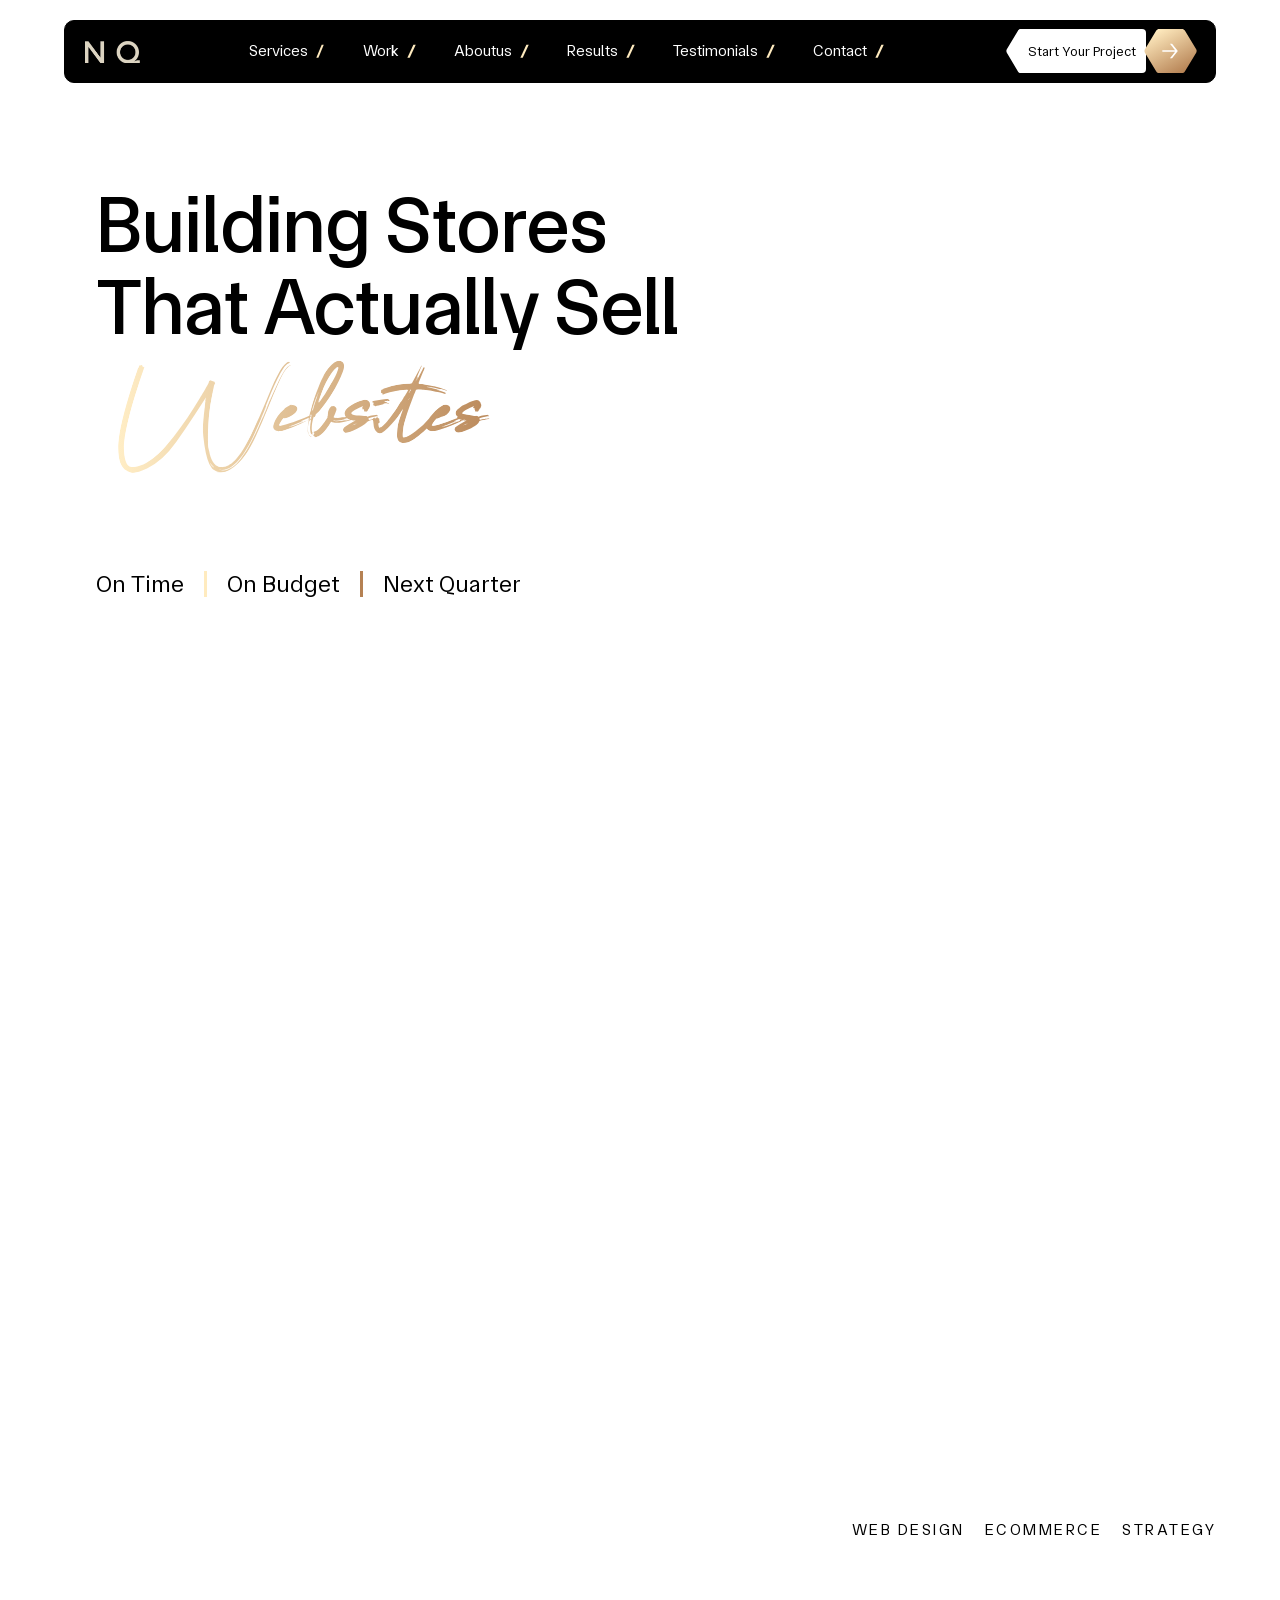
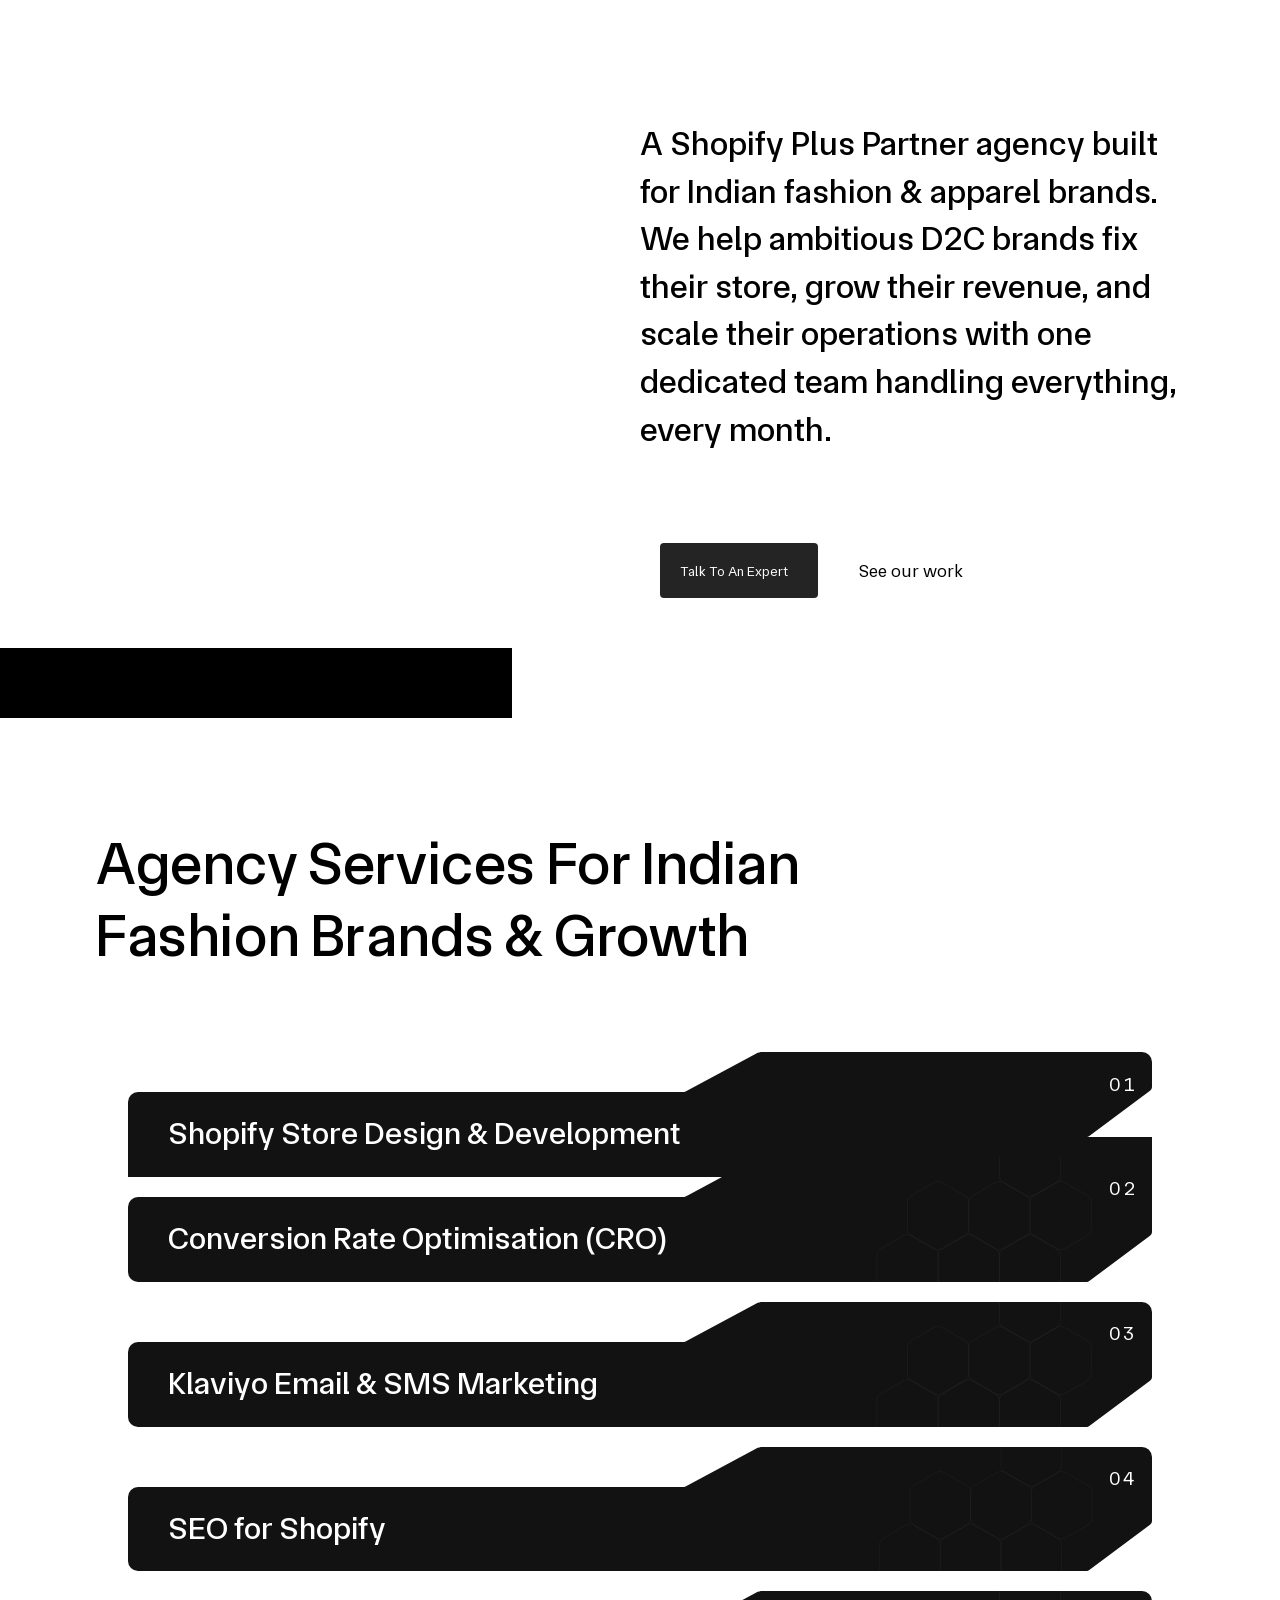
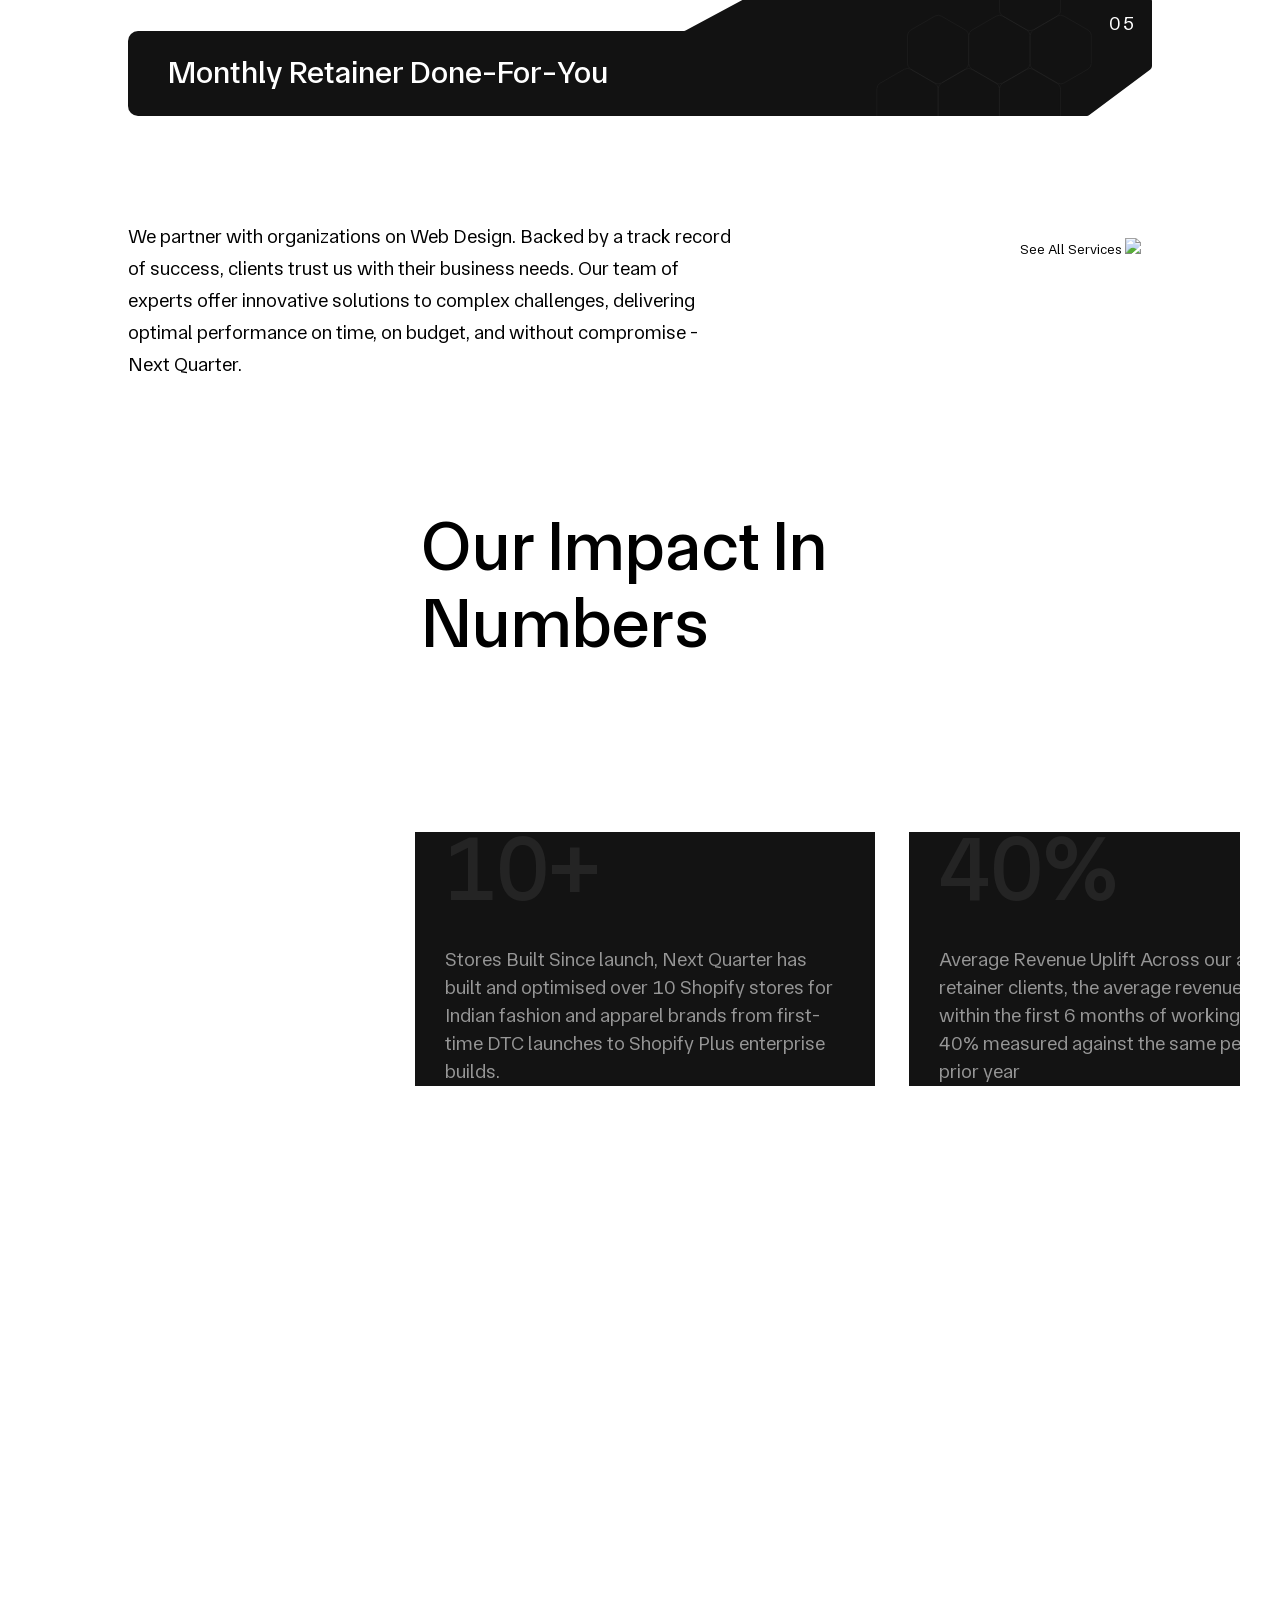
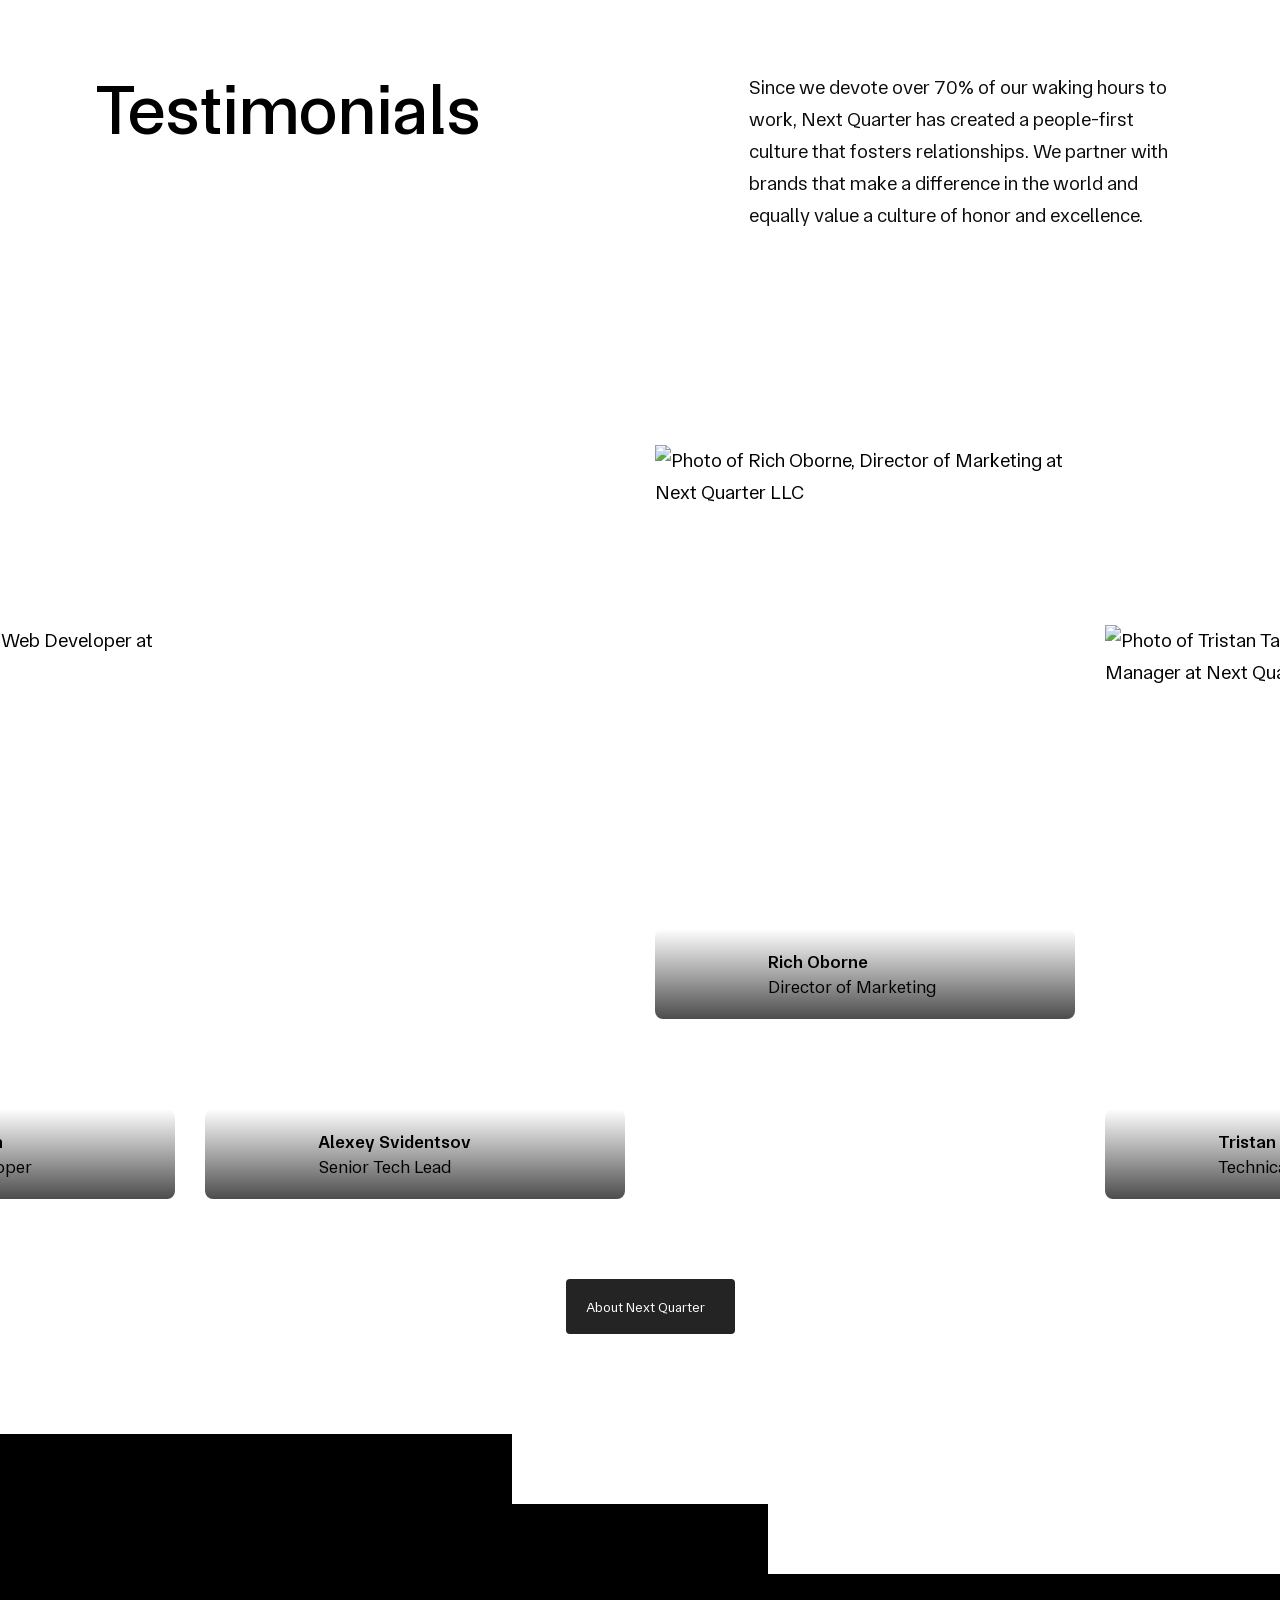
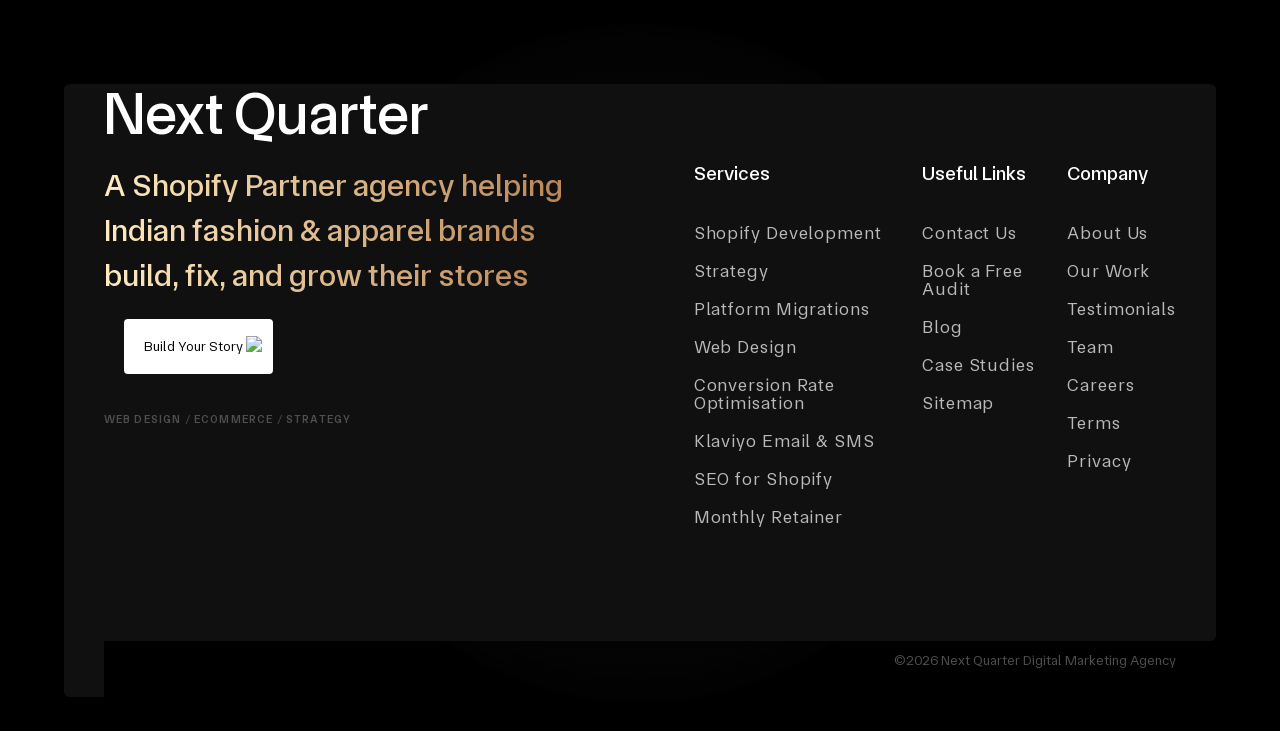
==== commit eba66e98: "update" ====
--- a/index.html
+++ b/index.html
@@ -12,7 +12,6 @@
     .footer-links-title  a{
     color :#fff;
 }
-
   </style>
   <meta charset="utf-8" />
   <title>Next Quarter| A Creative Tech Agency</title>
@@ -844,6 +843,9 @@
           .menu_dp-link.active {
             opacity: 0.6;
           }
+          .navigation-wrapper {
+  background-color: #000 !important;
+}
         </style>
       </div>
      <div class="navigation-wrapper">
@@ -862,7 +864,7 @@
                 <div class="menu_dp-link">
                   <div class="menu_link-padding">
                     <div class="nav-item-wrapper">
-                      <p class="menu_link-text black">Services</p><img loading="lazy"
+                      <p class="menu_link-text white">Services</p><img loading="lazy"
                         src="images/681450737f0fae31a634eb59_nav-slash-light.svg" alt="" class="nav-arrow">
                     </div>
                   </div>
@@ -946,31 +948,31 @@
               </div>
                <div class="menu_link"><a href="/testimonials" class="menu_link-padding w-inline-block">
                   <div class="nav-item-wrapper">
-                    <p class="menu_link-text black">Work</p><img loading="lazy"
+                    <p class="menu_link-text white">Work</p><img loading="lazy"
                       src="images/681450737f0fae31a634eb59_nav-slash-light.svg" alt="" class="nav-arrow">
                   </div>
                 </a></div>
                <div class="menu_link"><a href="/testimonials" class="menu_link-padding w-inline-block">
                   <div class="nav-item-wrapper">
-                    <p class="menu_link-text black">Aboutus</p><img loading="lazy"
+                    <p class="menu_link-text white">Aboutus</p><img loading="lazy"
                       src="images/681450737f0fae31a634eb59_nav-slash-light.svg" alt="" class="nav-arrow">
                   </div>
                 </a></div>
                  <div class="menu_link"><a href="/testimonials" class="menu_link-padding w-inline-block">
                   <div class="nav-item-wrapper">
-                    <p class="menu_link-text black">Results</p><img loading="lazy"
+                    <p class="menu_link-text white">Results</p><img loading="lazy"
                       src="images/681450737f0fae31a634eb59_nav-slash-light.svg" alt="" class="nav-arrow">
                   </div>
                 </a></div>
               <div class="menu_link"><a href="/testimonials" class="menu_link-padding w-inline-block">
                   <div class="nav-item-wrapper">
-                    <p class="menu_link-text black">Testimonials</p><img loading="lazy"
+                    <p class="menu_link-text white">Testimonials</p><img loading="lazy"
                       src="images/681450737f0fae31a634eb59_nav-slash-light.svg" alt="" class="nav-arrow">
                   </div>
                 </a></div>
               <div class="menu_link"><a href="./contact.html" class="menu_link-padding w-inline-block">
                   <div class="nav-item-wrapper">
-                    <p class="menu_link-text black">Contact</p><img loading="lazy"
+                    <p class="menu_link-text white">Contact</p><img loading="lazy"
                       src="images/681450737f0fae31a634eb59_nav-slash-light.svg" alt="" class="nav-arrow">
                   </div>
                 </a></div>
--- a/css/never-settle-2025.shared.5d958ddb4.min.css
+++ b/css/never-settle-2025.shared.5d958ddb4.min.css
@@ -12499,7 +12499,7 @@
     -webkit-backdrop-filter: blur(40px);
     backdrop-filter: blur(40px);
     object-position: 50% 50%;
-    background-color: #0c0c0c00;
+    background-color: #000;
     border: 1px solid #000;
     border-radius: 10px;
     flex-flow: row;
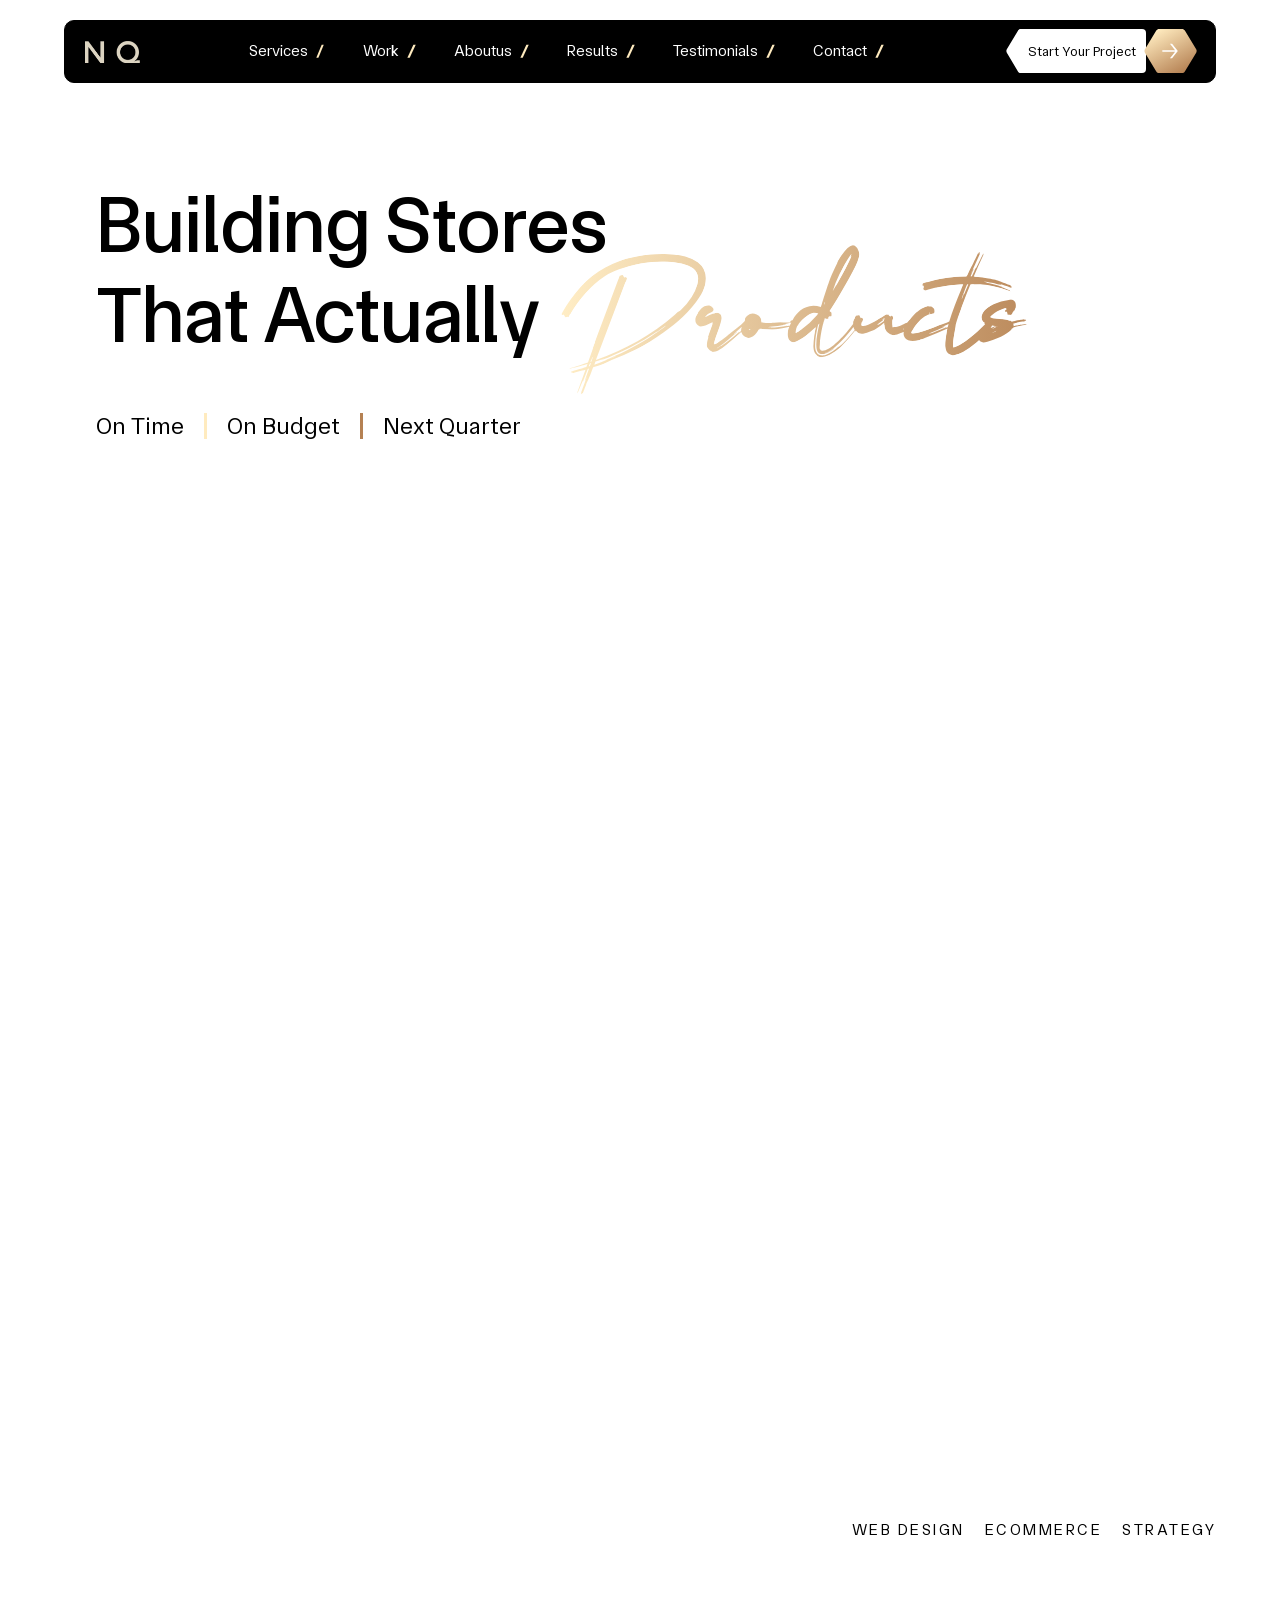
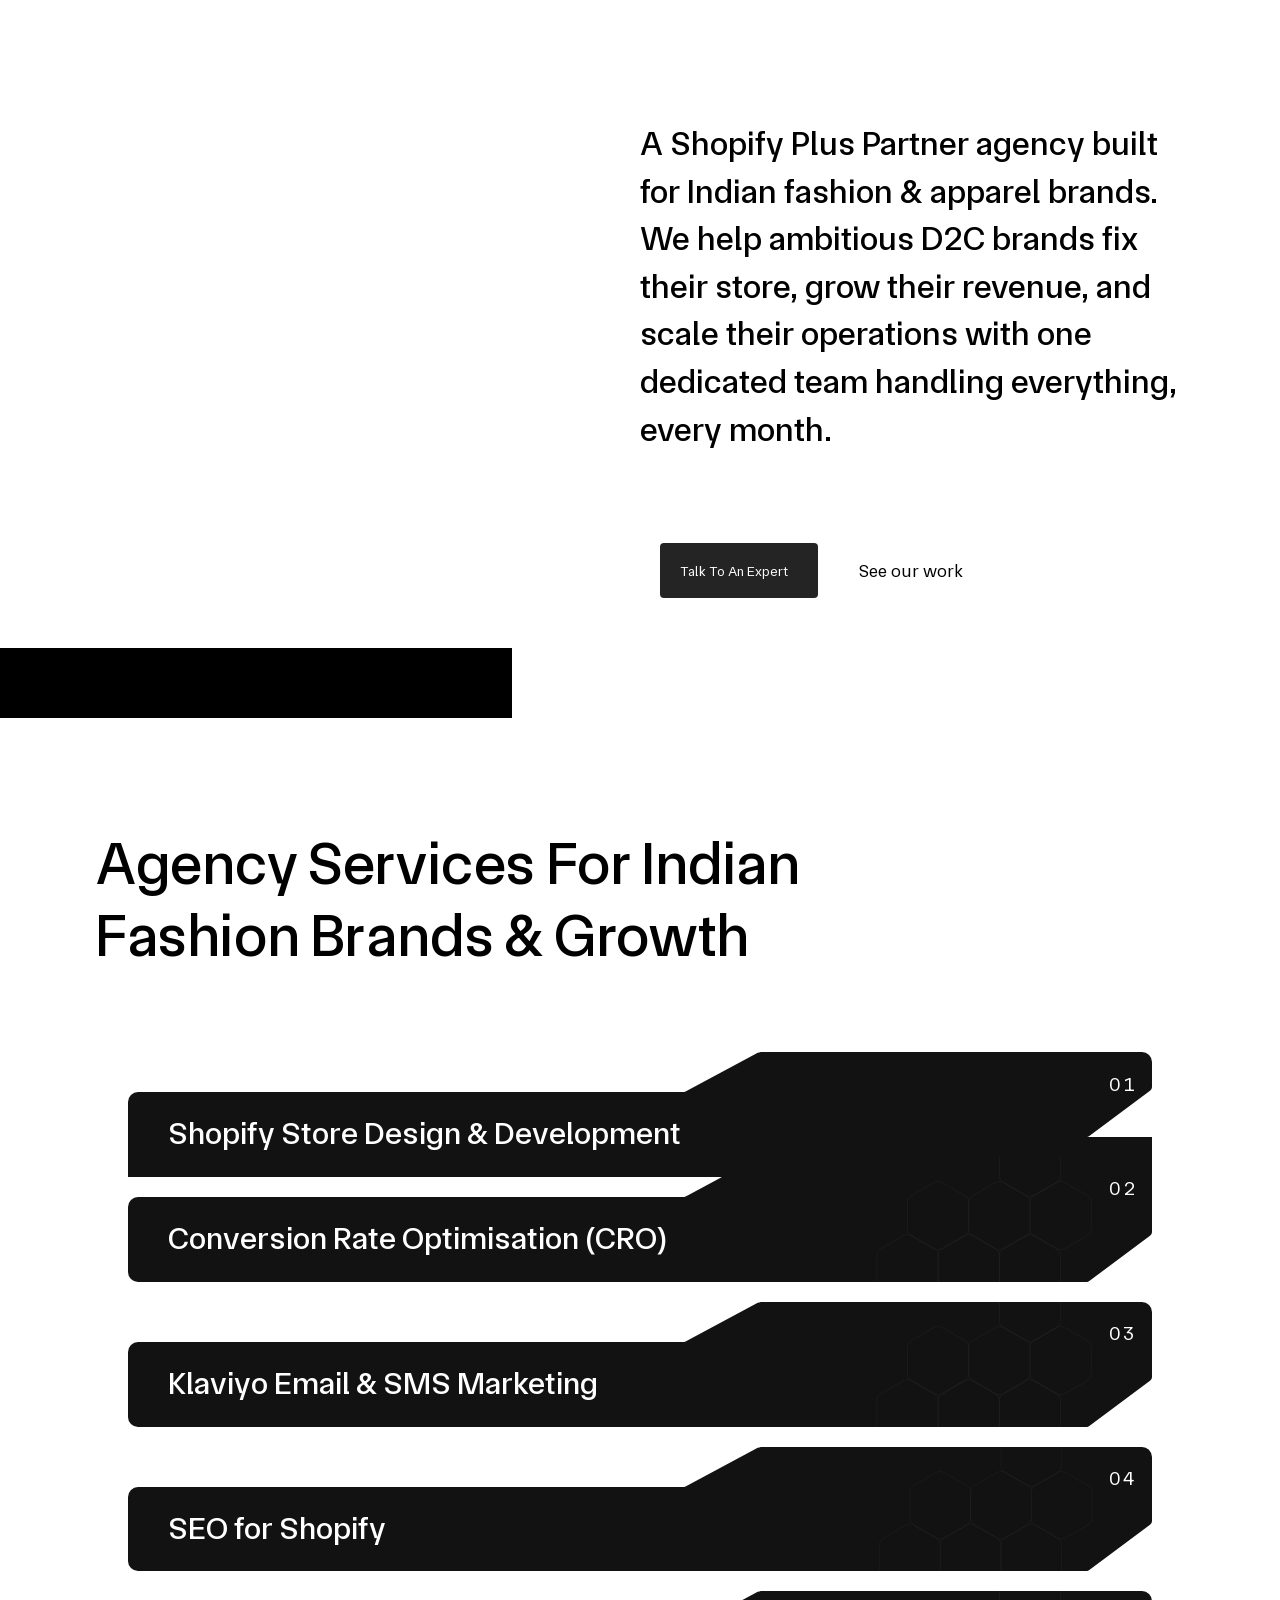
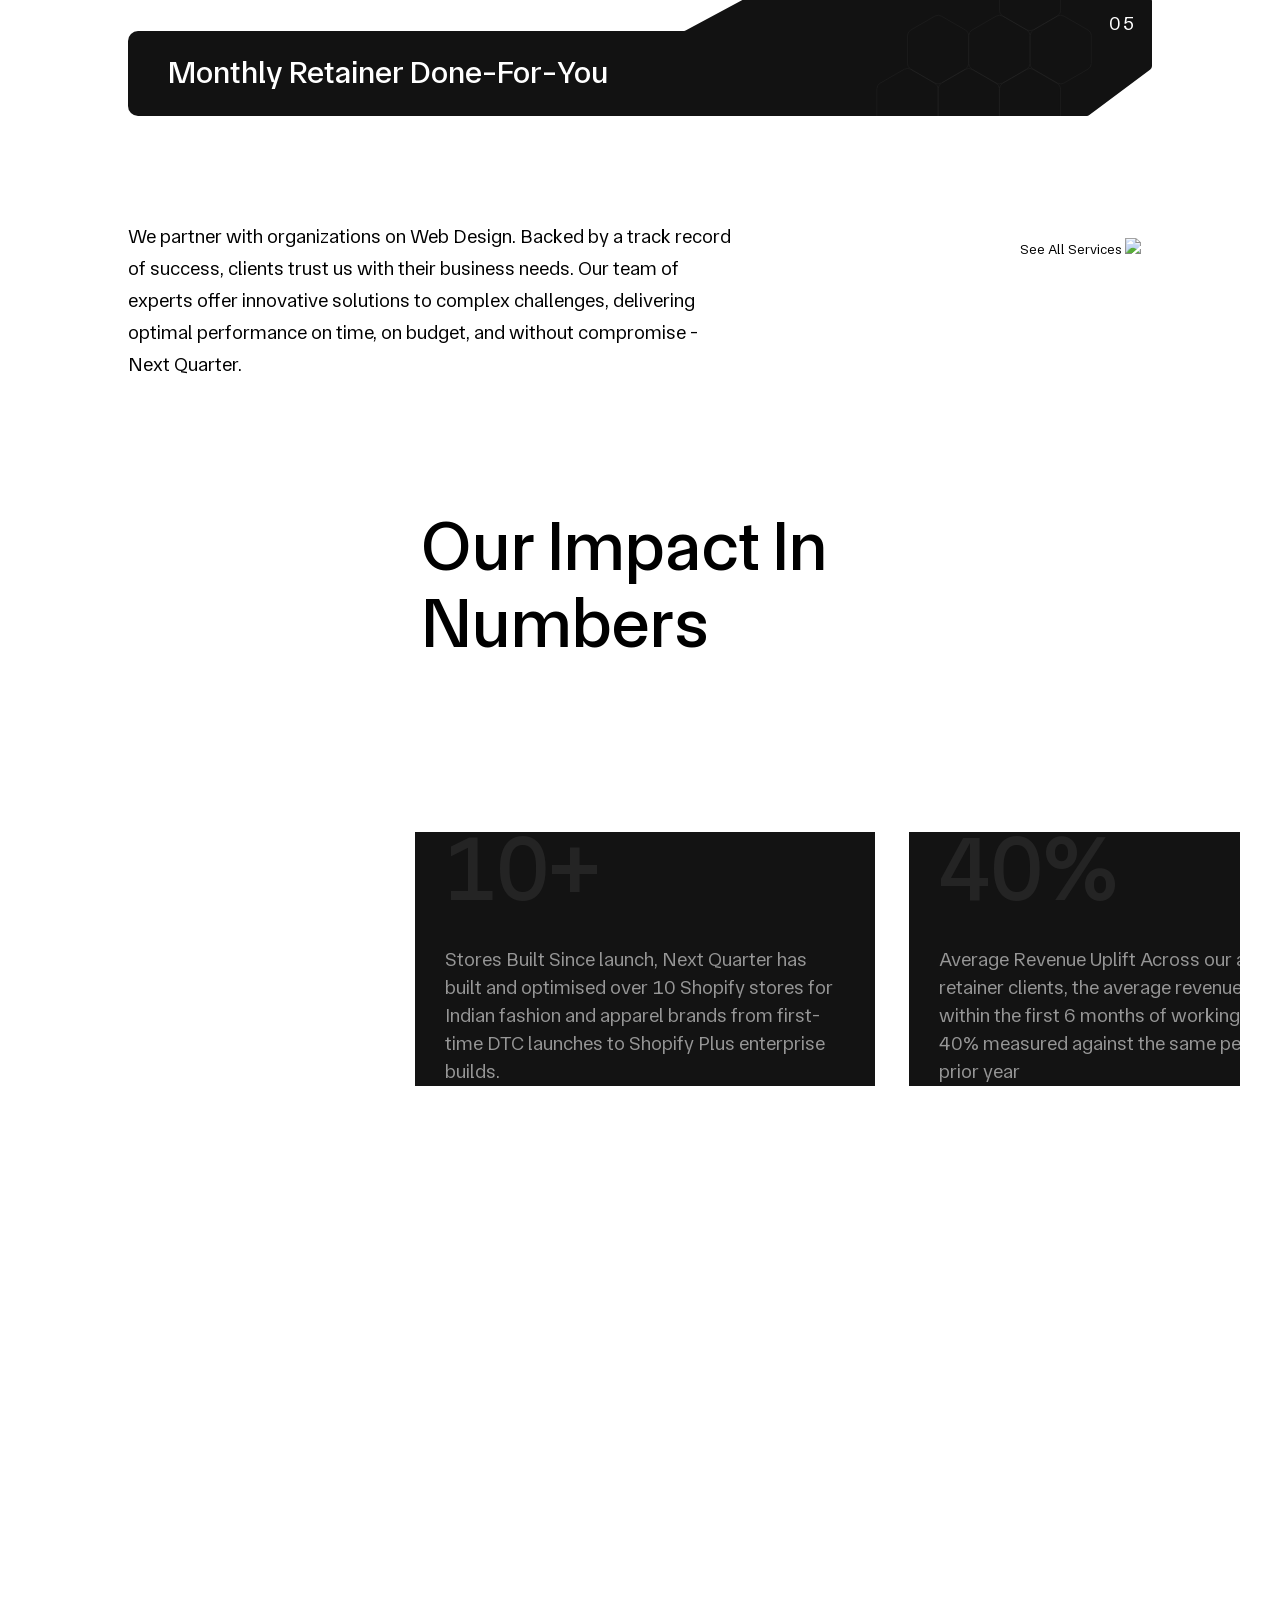
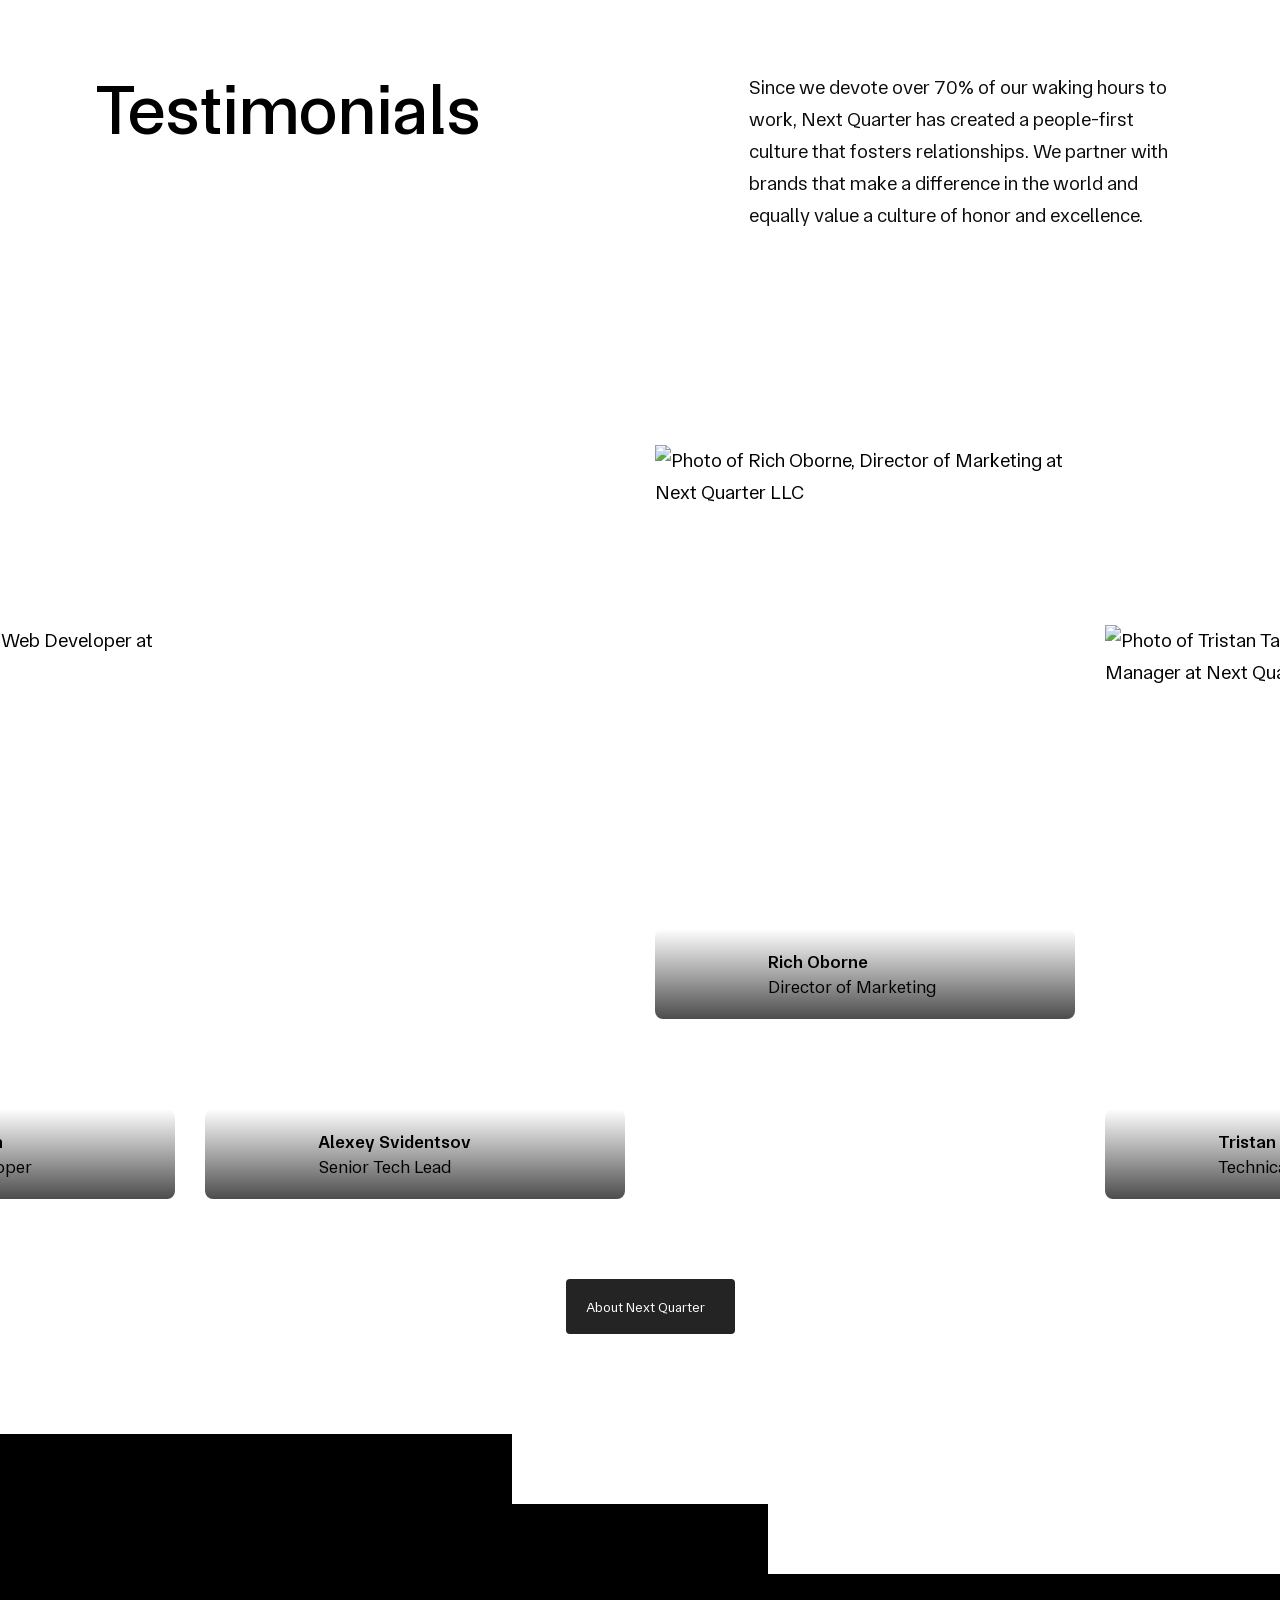
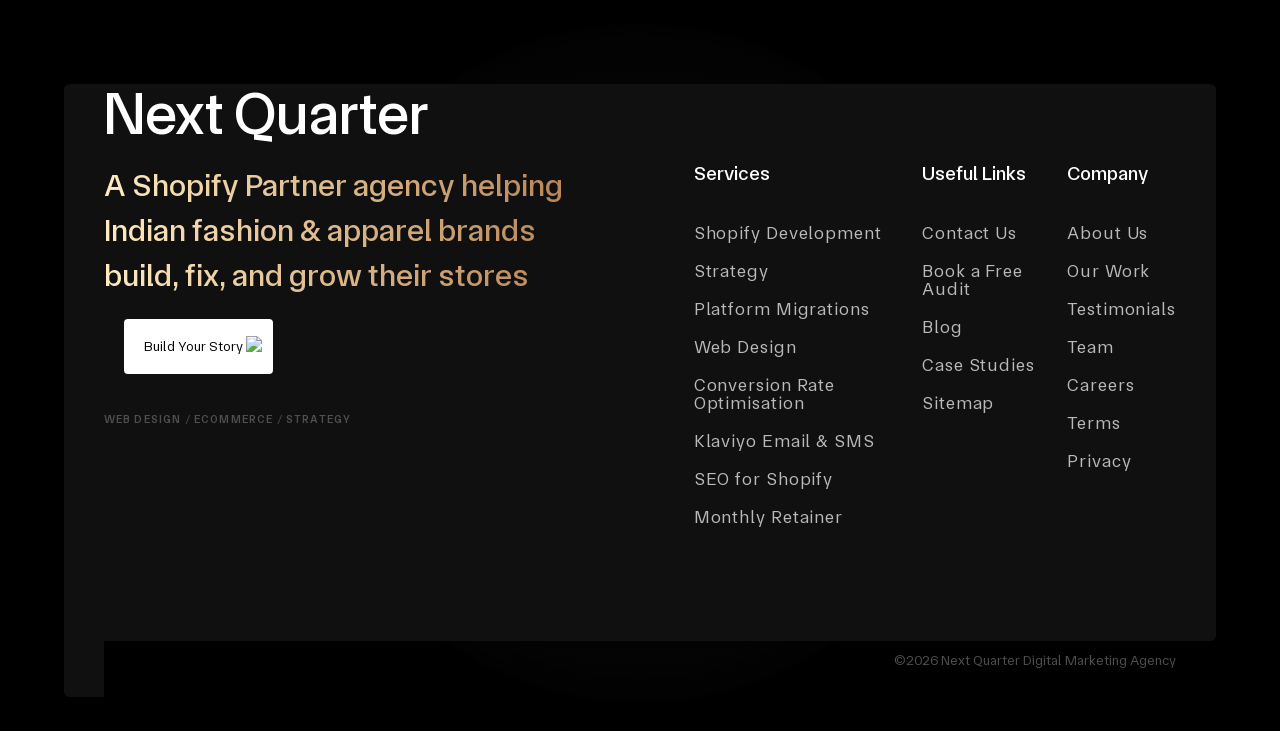
==== commit 244990c7: "update" ====
--- a/index.html
+++ b/index.html
@@ -612,7 +612,7 @@
       width: 20em;
     }
 
-    h3.websites svg {
+    h3.sell svg {
       width: 26em;
     }
 
@@ -621,7 +621,7 @@
         width: 14em;
       }
 
-      h3.websites svg {
+      h3.sell svg {
         width: 25em;
       }
 
@@ -640,7 +640,7 @@
         width: 14em;
       }
 
-      h3.websites svg {
+      h3.sell svg {
         width: 27em;
         font-size: 13px;
       }
@@ -1376,67 +1376,11 @@
         <div class="home-hero-text"> Building Stores</div>
         <div class="typed-words hidden"></div>
       </div>
-      <div class="home-hero-text">That Actually Sell</div>
-          <div class="gold-text-animation-wrapper" id="word-display">
+        <div class="home-hero-text-slider-wrapper">
+      <div class="home-hero-text">That Actually </div>
+           <div class="gold-text-animation-wrapper" id="word-display">
           <div class="w-embed">
-            <h3 class="websites" style="display: block;">
-              <svg class="subtitle" style="enable-background:new 0 0 229.2 69.6;" version="1.1" viewbox="0 0 1600 1200"
-                xml:space="preserve" xmlns="http://www.w3.org/2000/svg" xmlns:xlink="http://www.w3.org/1999/xlink">
-                <defs>
-                  <clippath id="websiteClip1">
-                    <path
-                      d="M23.8,284.3c-10.7-8.6-14.4-20.7-16.4-31-1.3-8.1-1.8-16-1.8-23.7,0-12.4,1.4-24.5,2.9-36,8.2-51.4,22.9-100.9,46.3-165.5q-.3,0-.4-.1l1.8-4.3v-.3l.3-.4c.3.1.1.1.4.1s.1-.1.3-.4h.4c0-.1.4-.5.4-.9v-.3q.1,0,.3.1c0-.3.3-.5.3-.8v-.3c-.1,0,.3.1.3.1-.1,0-.3-.1-.3-.3.1-1.4,1-2.9,1.3-2.9,0-.5.7-.7.7-1.2.5.4.9.7,1.4.7.7-.5,2.7-1.2,3.9-1.2,2.2,0,.7,3.7,3.9,4.7v.5c.8,0,1.2-.7,1.6-1.2.5,0,1,.1,1.4.8,0,0,1.6,1.3,1.6,2.2,0,2.1-1,4.4-2.1,5.9l-.7.4.3-.8c-.1,0-6,15.4-8,21.1-10.6,29.7-20.4,59.9-28.4,91.2-7.3,29.4-14.1,59.8-14.1,90.2.5,18.3,2.9,36.1,14.9,42.9,3.1,1.8,6.8,2.6,10.9,2.6,9.7,0,20.8-4.6,30.1-9.6,27.3-16.5,50.1-42,70.9-68.2,24.2-30.5,45.9-63.1,66.2-97,15.8-26.7,8.2-13.2,22-38.1,1.4-2.4.8-1.2,1.3-3.8.5-2.5,0-1.4.8-3.8v-.3c1.3.4.7.1,1.8.7l.9-1.7,10.9,4.1,1.2.5q-.3.5-.3.9v.8c-.1,0,1.6.7,1.6.7-2,3.7-.9,1.8-3,5.6-8.9,40.4-15.8,87.8-15.8,128s.9,28.3,3.3,41.9c3.3,18.1,11.4,37,27.5,39.8,1.4.4,2.9.5,4.2.5,2.1,0,4.1-.3,6-.7-1.3.1-2.6.8-4.1.8,3.4,0,4.6-.7,8-1.6l-1.3.5c1.2-.3,2.4-.7,3.4-1-.7.3-1.4.3-2.1.5,2.7-.8,5.4-2,7.9-3.4-1.2.7-2.2,1.3-3.4,1.8,1.8-.8,3.5-1.6,5.4-2.6-.7.4-1.3.5-2,.8,1-.5,2-.9,2.9-1.6l-.9.8,1.2-.9c0,.1-.1.1-.3.1,6.9-4.4,11-8.4,16-13.9,9.3-10.2,17.5-22.8,24.1-34.3,14.5-25.6,24.5-49.2,28.1-56.8,10.7-22.9,21.9-50.6,35.2-82,6.8-15.6,14.1-32.5,23.6-49.5,5-8.4,9.9-17.3,19.1-24.5l3.9-2.4c.1.4.5.4.8.5.8-.4,2.1-.7,2.9-.9-.3.3-.5.4-.8.4h0c0,.3.5.5.5.8-.5.3-1.4.1-2,.5v.4c.9-.4,1.4-.4,2.2-.7.8,0,1.2.4,1.2.7-1,.9-2.4.7-3.3,1.3h.1c.1,0,.3,0,.3.3.3-.1.7-.4.9-.4-.4,0-.7.3-.9.4-.5.3-.3,0-.7.4h.1c0-.1-3.7,1.7-5.1,3.4-2.4,1.8-4.2,4.2-6.3,6.4-26.2,39.3-39.8,84.7-60.5,131.4h.4c0,.1,13.1-31.4,13.1-31.4l.7.3c-20.4,47.5-60.5,163.2-113.6,163.2s-16.4-3.4-20.9-7.3c-7.3-6.7-10.2-11.6-10.2-11.6,0,0,.7,1,1.8,3.7,6,9.8,17.8,16.4,29.3,16.4h1.3c0-.1,0,.5,0,.5,19.1-.8,34.5-14.5,46.2-29.1,11.9-14.8,21.6-31.5,30.4-48.9,17.5-34.3,31.5-69.9,44.6-101.5l.5.3-19.5,47.4c19.6-47.4,26.3-62.9,33.4-78.3,5.4-11.5,12-27.5,22.1-43.7,2.7-4.1,5.6-8,8.9-11.5,2.5-2.1,5.4-4.8,7.3-4.8l.3.5h.3c.4-.1.7.1,1,.1-.9.8-1.6.1-2.7,1-10.5,6.5-19.2,24.1-26.4,38.9-22,46.8-38.2,94.5-61.4,142.8-7.7,16-15.8,31.4-25.6,46.2-13.2,18.8-32.3,44.8-60.7,44.8s-4.7-.1-7.1-.5c-10.5-1.7-19.9-8.9-25.4-17-11-16.6-13.6-35.1-15.4-52.6-.9-20-1.3-22.9-1.3-28.1s.3-9.2.8-24.1c1.2-17.1,3-34.3,5.5-51.6-.8,5-1.2,7.1-1.3,7.1,0-1.4.7-6.9,2.1-17.3-2.2,3.7-4.2,7.5-6.4,11.1-19.1,31.4-39.5,62.2-62.4,90.9-27.2,33.1-55.2,68.8-100.2,82.6-5,.4-9.6,1.3-14.5,1.3-7.6,0-16-2.5-21.7-7.9Z">
-                    </path>
-                    <path
-                      d="M411,183.9c-5-2-8.6-6.8-8.6-12.3.1-5.9,3.7-12.8,5-15,6.9-13.6,20.3-29.6,36.4-37,1.6-.8,3.7-1.3,5.6-2,1.3,0,2.4-.5,4.2-.5s3.7.4,6.8,2.1c3.4,2.4,4.3,5.5,4.3,8.1s-.8,4.6-1.2,5c-1.2,2.9-2,3-3,4.6-5.4,6.2-12.3,10.9-21.1,14.3v.4c-1.6.1-.8.3-1.6.4,0-.4,0-.5-.3-.5h-.4c0,.1-.1-.3-.1-.3-.5.3-1.2.1-1.6.7v-.4c-.3.3-.9,0-1,.5v-.4c-.1,0-.1.3-.1.3,0,0,0,.1-.1.1-.8.3-1,.5-1,.5-.5.1-1.3.3-2,.3s-.7,0-.7-.1c-.1.1-.3.1-.4.1h-.5c0-.1-.4,0-.4,0-.1-.1-.1-.3-.1-.5-.9,1.2-2,2.1-2.9,3.3-1.4,2.4-3.3,4.6-4.6,7.1-1.6,2.6-3,5-3,5.2-.3.4-.4.8-.4,1,0,1.2,1.3,2,2.6,2,9.4-.9,19.1-3.9,30.6-8,2.6-.9,7.2-2.7,17.5-6.7,9.4-2.7,18.3-6.4,27-10.7.1.3.5.4.8.5.7-.3,1.4-.8,2.1-1.2-.1.4-.3.4-.5.5,0,.3.5.4.5.7-.3.4-1,.5-1.4.8v.3c1.4-.5.8-.7,2.1-.8.7,0,.9.3.9.4h0c-.8.9-1.8,1.3-2.7,1.7h.1c.1,0,.1.1.3.3-1,.5-2,1-3,1.4l-21.3,9.8v.4c.1,0,5.2-2.2,5.2-2.2l.3.7c-11.4,5.8-36.4,14.7-36.4,15.7h.7l5.4-1.8v.5c10.7-3.4,23.7-8.6,34-13.1l.3.5-7.7,3.4c12.7-5.6,13.3-4.6,20.7-8.1l6.4-2.7c.1,0,.3.3.4.4.8-.7,1.6-.5,2.5-.8-1.6,1-3.3,1.8-5.1,2.6-20.5,9.7-41.1,19.2-63.6,26.2-5.8,1.4-2.6,1.4-8.6,2.6-2.1.4-4.3.7-7.6.7h-4.3c1.4,0,2,.3,2,.4s-.4.1-.9.1c-1.4,0-3.8-.3-6.2-1.2ZM499,148.1l-.9.4.9-.4Z">
-                    </path>
-                    <path
-                      d="M495.9,196.2c-5.4-7.7-4.4-13.6-4.8-19.2.4-14.3,3-25.3,6.3-38.2,1-3,1-5.8,2-9.2,5.6-20.3,12.4-40,20.5-59.4,4.2-9.4,1.6-5,6-14.4l7.1-13.9c-.8,1.3-1.2,1.7-1.3,1.7,0-.4,1.6-3.7,3.3-6.7,3-5.2,6.2-10.3,10.1-15.4,5.8-6.9,11.8-16.8,25.5-16.8s14.4,6.3,15,14.9c.1,1.2.1,2.2.1,3.1,0,4.4-1,7.1-1.7,9.8-.9,3.3-2.1,6.3-3.3,9.2-10.1,23-23.2,41.9-34.9,58.9-8.8,12.6-17.8,25-30.1,41.4l.3.3c-1.2,1-1.2,1.2-1.2,1.3l-.3.3c-.3-.3-.1-.1-.4-.3-.1,0-.3.1-.4.3l-.3-.3c-.1.5-.8.7-.8,1.3l-.3-.3c0,.3-.4.4-.4.7v.3l-.4-.3c.1.1.3.1.3.3-1.3,2.6-2.9,2.6-3,3.4-.5-.4-.7-1-1.2-1h-.7c-2.5,8.4-5.1,19.2-5.1,30.5.3,5.9.4,7.7,2.2,10.9-.3.4-.4.5-.4.7.3.3.5.5.9.7h-.4c-.1.1,0,.7-.3.8-.3,0-.5-.4-.8-.5l-.3.3,1,.8c.3.1.4.4.4.7-.3.5-.1.3-.7.4-.8,0-1.3-.9-2-1.2h.1c0,.1-.1.4-.1.4l.7.5c-.7-.5-.9-.1-1.3-1,0-.1-1.7-2.4-1.8-3.8-.9-3.8-1.3-7.7-1.3-11.6,0-9.8,2.4-20,4.4-30.5v-.4h-.3l-2.1,9.9c-.1-.1-.5-.1-.8-.1.5-3.5,1.3-7.6,2.4-11.9-.3-.4-.4-.8-.7-.9v-.4c0-.3.1-.1-.3-.3-.4,0-.9.5-1.2.8-1.4,5.9-2.7,11.8-3.7,17.3h-.7c.8-5.2,1.8-10.3,3-15.3-3.3,15-4.4,20.3-5.1,25.5-.3,2.4-.7,5.2-.7,8.8s.4,7.9,2.1,13.1c.5,1.4,1.4,2.2,2.4,3.8.8.8,2.6,2,3.9,3,.3.1.3.4.3.5v.3l5.1,1.2c-4.2,0-7.9-1-10.3-4.3ZM505.4,129.1c6-20.5,13.9-41.9,13.9-43.7h-.1c0-.1-.7.9-.7.9l-3.5,9.6h-.7c-4.2,11.1-8.5,24.2-12.2,37.2.5-.4,1.6-1.6,3.3-3.9ZM510.1,200.4h-.4c0,.1,0-.9,0-.9,0-.3,0-.4-.4-.5-1.3-.4-3.4-2.5-3.4-3.4s2.4-1.8,2.4-4.4v-.7c.1-.1.3-.1.3-.4-.3-.7-1.2-.5-1.4-.8s-.3-.5-.3-.9v-.7c.1,0,.1-2.1.7-2.5.9-.7,2.2-1.4,3.7-1.6h.5c.3.1.9,0,2.2-.8,11.5-7.9,21.1-22.9,28.9-38.2.1-2.6.4-5.2,1.2-7.2-.4.8-.7,1-.7,1-.1,0-.1-.1-.1-.3,0-1.6,2.1-7.2,5.2-12.8.4-.5-.1-1,3.3-3.8h.1c.1,0-.1-.9,5.2-1.3,2.7,0,6.3,2.4,7.2,4.6,1,2.1,1,3.7,1,4.1,0,1.2-.1,1.6-.3,2.7-2.9,8.5-3.5,10.2-7.2,17.8,2,1.4,6.5,1.4,10.6,1.6,5.5-.4,11.8-1.7,13.5-1.7,8.4-.7,10.9-1,22.2-4.6.1-.1.4-.1.8-.3.1.3.4.4.7.5.8,0,1.6-.5,2.2-.8-.1.4-.4.4-.5.7,0,.1.4.3.4.4-.1.5-1,.5-1.6.7v.4c.1,0,2-.7,2-.7.7,0,1,.3,1,.5h0c-.8.9-2,1-2.9,1.4h.1v.3c-7.5,2.6-13.2,4.3-21.2,6v.4l4.4-1,.3.8c-7.6,2.2-15.4,3.7-25.3,4.1-3.4,0-6.3-.4-7.2-.4s-.5,0-.5.1l.5.4c1.7.4,3.3.5,5,.8v.7c1.3.1,2.9.1,4.3.1,8.8,0,18.3-2,26-3.8v.7c.1,0-6.7,1.6-6.7,1.6,6.8-1.6,9.3-1.7,11.5-2.1,2.4-.1,10.7-2.7,10.7-2.7h-.1c.7-.1,1-.3,2.1-.7.3,0,.4.4.4.5.9-.5,1.7-.4,2.7-.5-1.8.9-3.7,1.4-5.5,2.1-9,3-18.3,5.5-27.9,7.2-4.8.9-9.8,1.6-15.2,1.6-3.8-.3-8.4,0-13.2-2.5-3.8,6.7-7.7,13.1-12.2,18.5-4.8,5.8-9.4,11.6-18.8,17.8l.3.3c-1.4.4-.9.5-1.6.7l-.3-.4-.5.3-.3-.4c-.4.5-1.2.4-1.6,1q0-.3-.1-.4c-.1.3-.9.1-1,.7v-.4c-.1,0,0,.3,0,.3-.8.8-1.3.9-1.3.9-.9.3-2.2.5-2.7.5h-.3c-.1.1-.3.1-.5.1h-.7ZM542.3,77.9c11-17.1,24.1-37,28-54.6v-.4c0-1.3-.5-2.4-1.8-2.4s-4.3,1.7-8.6,6.7c-6.5,7.5-12,16.9-17.1,26.3-9.8,18.7-17.9,38.6-24.9,58.5,8.2-11.3,16.6-22.2,24.5-34.2ZM607.4,147.7l-.9.3.9-.3Z">
-                    </path>
-                    <path
-                      d="M583.7,186.8c-1.3-1.8-1.7-3.4-1.7-4.7,0-2.2,1.2-3.5,1.3-3.9,1.3-2.1,2.2-2.7,3.3-3.8,7.2-5.8,9.7-6.5,17.4-11h-.3c3.8-2,7.5-3.8,10.9-5.5h-.3c-5.2-.4-9.9-.5-17.4-3.4-6.2-2.4-10.7-8.4-10.7-14.5,0-8.8,8.4-16.4,13.5-19.8,3.9-2.9,7.9-5.1,11.8-7.1,6.7-3.1,9.6-5.1,21.9-8.2,2.1-.4,4.2-.5,6.2-.5,7.5,0,12.8,4.7,12.8,11.6s-.5,4.7-1.6,7.3h.5c-.3,0-.7,1.2-1.2,2.1,0,.3-.1.7-.3.8h-.5c-.1,0-.4.3-.5.7q-.3,0-.4-.1c-.3.9-1,1.4-1.2,2.4h-.3c-.1.3-.7.8-.7,1.2h0q-.3.1-.4,0c.1.1.3.1.3.3-2.4,4.8-3.3,3.5-3.5,4.6-.4-.4-.7-.9-1-.9-.5.1-1,.3-2.2.3s-2.9-.3-2.9-.9c-.1-.4-.3-2.2-.5-2.7h0c0-.5-.8-1.7-1.3-2.1v-.5c.1,0-.3-.1-.3-.1-.5,0-1,.5-1.4.8-.4,0-.9-.7-1.2-1.2,0,0-1-1.6-1-2.4v-.3c.8-1.7.8-1.8,1-1.8.4,0,.1,0,.7.1.3,0,.4-.1.8-.7.1-.1.1-.4.1-.5,0-.4-.1-.7-.7-.7-2,0-14.5,4.6-24.2,11.8-3.9,3.1-5.4,4.6-5.4,5.6,0,1.8,4.7,2.7,11.4,3.4l14,.8c2.7,0,5.6.4,9,1.6,5.2,1.6,3,0,6.9,3.1,5.8-1.6,9.3-2.5,15.7-3.5,3.1-.4,4.7-.7,8.2-1.3.1.5.4.7.7.8h.5c.7,0,1.3-.1,2-.3-.3.3-.5.3-.8.3,0,.3.4.5.4.7h0c-.5.4-1.3.3-1.7.4v.4l2-.3c.7.1.9.5.9.8h-.1c-.9.7-2.1.5-3.1.7.3,0,.3.1.4.4h.9c-1.8.1-3.5.4-5.4.5-5.9.9-11.8,2.4-17.8,4.1.7,1.2,1,2.5,1,3.8v1c13.6-2.9,8-2,21.6-3.7.5-.1,1.3-.1,2-.1s.3.4.3.5h.7c.7-.1,1.3.1,2,.3-1.8.4-3.5.4-5.4.7-7.3.9-14.7,2.6-21.9,4.7-.9,2.2-2.1,4.4-3.8,6.2-12,10.5-17.9,11.8-26.7,16.2-8.8,3.4-15.6,6.9-27.1,8.4-1.3-.3-2.6.5-6.2-2.5ZM615.2,166.3l-1.6.4c0-.4,2.5-1.7,5.6-3.3-5,2.2-9.8,4.7-14,7.2h-.3c3.4-1.2,6.8-2.7,10.2-4.3Z">
-                    </path>
-                    <path
-                      d="M663.8,120.1c-1-.1-4.2-1.6-4.2-2.4s.7-1.4.7-3.4-.1-1.4-.4-2c.1,0,.3-.1.3-.3,0-.4-.3-.4-.5-.4-.5,0-1,.3-1.4.4-.5-.3-.7-1-.7-1.6v-1.2c-.1-3.3,4.1-4.6,6.7-5,.4.1.9.3,1.6.3,6.4-1.6,13.5-3.7,20.5-3.7s2.7.1,4.1.3c1.4,0,2.7,0,3.1.3,1.3,1,3.7,2,5.4,2.1v.3c0,.3.1.4.3.7,2.7.7,2.2.7,2.6.7h-.5c0,.1-.4,0-.4,0v.8c.1,0,0,0,0,0-.5,0-1-.4-1.6-.4v.4c1.4.4,2.4.4,2.4,1.3s0,.4-.1.4h-.3c-.9,0-2-.5-2.9-.7.3,0,.3.3.3.4l.9.3c-2.5-.5-3.5-.9-5.9-.9v.4c-.1,0,.8,0,.8,0,0,.3,0,.7-.1.8h-1.2c-2,0-4.8.1-4.8.9v.4h.9v.5c1.7.1,3.7.5,5.2.8v.7h-1.2c1.2,0,1.4.7,1.8.9l1.6.8c.7.1,1.6.3,2.2.7.1,0,.1.1.1.1v.4c.8.1,1.2.7,1.8,1-1.6-.1-2.9-.8-4.4-1-1.4-.4-2.9-.5-4.4-.5s-2.9.1-4.4.5c-.8,0-.3.7-1,.7h-1c.1.3.1.4.1.5,0,.3-.3.4-.4.4-3.3.9-6.7,2.2-9.8,2.5-1.2.3-2.4.4-3.8,1v.3c-.1,0-.3.3-.5.3q0-.4-.4-.5h-.3c0,.1-.1-.3-.1-.3-.3.4-.8.3-1,.8v-.4c-.3.3-.9.1-.9.5v-.4c-.1,0,0,.3,0,.3-.4.7-.8.8-.8.8-1.4.5-1.7.7-2.5.8-.1,0-.3,0-.4.1-.4-.5-.3-1.2-.8-1.3ZM730.2,214.3c-4.1-1.8-7.9-6.3-8.9-10.1-1.4-5-2.1-9.4-2.1-13.5,0-7.3,1.8-13.6,2.9-20.2,2.1-9.9,5-19.4,8-28.5.9-2.7,2-5.5,2.2-5.5l-.3,1.7,3.3-9.7c-4.2,6.8-8.1,13.6-12.6,20.3-8.1,11.6-16.2,23-27.1,33.1-2.9,2.5-5.9,5-9.9,6.9-2.1,1.2-5,1.8-7.9,1.8s-6.2-.8-8.5-2.7c-9.6-9.4-8-16.6-9.3-23.7-.4-5.9-.7-4.7-.9-5.2-.1-.8-.3-1.6-.3-2.5,0-1.4.3-2.9.5-4.1.3-1,2.5-1.7,2.5-1.7.3-.1.8-.3,1.2-.3h.4c.1.7,0,2,.8,2s.3-.3.3-.5h.3c.8,0,2.2-.5,2.2-.8.4-.1,1.7-1.4,2.1-1.7h.3c.9-.1,3.3,1.8,3.7,2.6s.4.3.7.3h.9c0-.1.1,1,.1,1,.3,0,.3,1.3.3,2,0,0-.1.3-.1.9-.1.3-.3.3-.5.3h.4c-.1,0-.1.1-.1.3v.5h.4v.5c-.1,0-.3.8-.3.8h.4c0,.3,0,.5.3.5h.4v1.4c.1,0-.3,0-.3,0,.1,5.8.9,11,2.2,13.9.5.7.5.8.7.8l.9-.3c6.9-3.7,17.1-16.1,25.4-27.2,8.6-11.6,16.9-24.3,24.5-36.5,1.2-1.8,2.5-3.7,2.7-3.7h0c0,.1-.4,1.3-.4,1.3l5-8.2c3.1-5.5,2.1-2.4,5.2-8,2.7-4.4,5.1-9.3,7.7-13.7-19.4,1.3-38.2,4.6-54.8,11.1-3.4,1.3-2.7,1.6-3,1.8-1.4,1.2-3.5,1.8-5.4,2.1h-.1c-.9,0-2.2-1.6-2.2-1.6-.3-.3-.8-.8-.8-1.2h0c.3-.5,1-.8,1-1.4v-.3h-.1c0-.1-.4,0-.4,0-.3-.7-1.6-1.8-1.8-1.8-.3-.3-2.1-.8-2.5-.9-.3-.1-.4-.5-.4-1.2,0-1.2.5-3,.9-3.7v-.3c.1-.4-.4-.8-.7-1.2.5,0,.5-.7,1.2-.7,0-.3,1.2-.9,1.8-1.2,0,0,.4,0,1-.3.3,0,.3.1.4.3v-.3c-.1,0,.1,0,.1,0,.3,0,.4-.3.7-.3v-.4c-.1,0,.3.1.3.1.4,0,.7-.4,1-.4q0-.3-.1-.4c.3-.1.4-.1.4-.3v-.5c.4-.3.1.1,1.2-.5v.3c9.2-3.1,16-5.2,22.8-7.1,14-4.1,31.3-5.9,48.3-6,7.1-12.8,14.5-25.5,21.2-38.6l1.6-3.5c.8-1.7,1.4-3.4,2.5-5-.3.9-.1,1.7-.8,2.5.3.1.5.3.5.5l-1.4,3.3c0,.1.1.1.1.1l-1.3,2.7-5.6,13.2c-1.6,3.8-2.7,7.9-7.7,19.4l5-11.5.7.3c-1.7,3.8-3.5,8.1-5.2,12.4l5.9-11c.3.1.5.4.8.4l-3.1,5.8h.4c0,.1,13.7-25.8,13.7-25.8l2.2-5.1c.3,0,.4.1.4.3h-.1c.4-.8.8-2,1.4-2.6h.1c.3,0,.5.3.5.8v.3l-.8,1.7h.4c.1-.3.3-.9.7-1.3.3,0,.4.5.7.5,0-.1.1-.4.4-.5-.3.7-.8,1.4-.9,2.1,0,.3.1.7.5.8-.3.4-.4.8-.7,1l-1,2.5v.3l-1.8,3.7-5.2,12.3c-2.9,6.9-5.1,13-7.1,18.5,1.2.1,2,.3,2,.4s-.3.3-1,.4l7.2.4c4.7.4,2.2.8,6.9,1.3,19,2.7,37.7,7.1,55.6,14,1.8.5,3.7,1.2,5.4,2.1-1-.1-1.8-.1-2.7-.5,0,.1-.1.4-.3.4l-12.6-3.8c-2.2-.8-4.7-.7-11.5-2.6l6.8,2v.5c-9.2-2.5-20.5-5.1-29.7-6.4,0,0,0,.4-.1.7-1.4-.4-3-.5-4.4-.7h-.5c0,1,21.7,4.7,31.7,8.2l-.3.8-4.4-1.3v.4c6.7,1.7,12.6,3.8,18.5,6,.9.3,1.8.5,2.7.9l-.3.3h-.1c.8.4,2.1.5,2.7,1.3h0c0,.4-.4.7-1,.7l-1.7-.7v.4c.3.1,1,.1,1.4.5,0,.3-.5.4-.5.7.1.1.4.1.5.4-.7-.3-1.4-.7-2.2-.8-.3.1-.5.3-.7.7l-.8-.4-3.7-1.3-6.8-2.1c-4.4-1.2-8.4-1.7-11.6-2.1l-14-3c-11.8-2-23.9-2.7-36.2-3-2.4,6-3.9,9.8-5.2,12.7-11.9,31.9-25.8,65.7-29.2,98.4v1.8c0,3.3.3,6.7,1,8.1.7.9.7,1.3,1.8,1.3s1.2,0,2.4-.3c6.3-1.3,13.9-6,20.4-10.9,13.5-9.9,25.8-21.9,37-33.6,3-3.4,3.5-4.2,3.5-4.4v-.4c.8-1.7,2.5-3.3,4.1-4.3.3-.1.4-.1.7-.1,1,0,2.2.5,2.2.5.4.1,1.2.4,1.3.9-.1.3-.7.8-.7,1.3s.1.4.3.5h.1c.1,0,.1-.1.3-.3.5.5,1.7,1,2.2,1h.3c0-.1,2.7-.1,2.7-.1.8,0,1.4,2.5,1.4,3.9v.7c-.1.5.7.7,1,1-.4.3-.1.8-.7,1,0,.3-.7,1.3-1.2,1.8,0,0-.3,0-.8.5h-.1c0,.1-.3,0-.3,0l.3.3h-.1c-.4,0-.4.5-.7.5l.3.3c-.7.1-.7.7-1.2.9l.3.3v.4c-.1,0-.1.1-.1.1l.3.3c-.4.7.1-.4-1.2,1.4l-.3-.3c-11.8,12.2-20.9,20.9-30.8,29.3-6.5,5.6-13.6,11.4-22.5,16.5-4.6,2.4-9.2,5-15.7,6l-5.2.7c-2.4-.4-4.8-.7-6.9-1.6ZM753.2,98.6l-3.4,5.9v1.2c.1,0,1.4-2.7,3.4-7.1ZM756.1,79.2l.4-1h-1.8c0,.1-1.3,2.6-1.3,2.6l.5.4-3.1,5.5v.8c.4,0,2.5-3.3,5.4-8.2ZM763.2,62.8l1-2.6-1.4,2.7h.4ZM787.9,22.2l-.4.9.4-.9ZM844,86.4l.8.3-.8-.3Z">
-                    </path>
-                    <path
-                      d="M803.6,183.9c-5-2-8.6-6.8-8.6-12.3.1-5.9,3.7-12.8,5-15,6.9-13.6,20.3-29.6,36.4-37,1.6-.8,3.7-1.3,5.6-2,1.3,0,2.4-.5,4.2-.5s3.7.4,6.8,2.1c3.4,2.4,4.3,5.5,4.3,8.1s-.8,4.6-1.2,5c-1.2,2.9-2,3-3,4.6-5.4,6.2-12.3,10.9-21.1,14.3v.4c-1.6.1-.8.3-1.6.4,0-.4,0-.5-.3-.5h-.4c0,.1-.1-.3-.1-.3-.5.3-1.2.1-1.6.7v-.4c-.3.3-.9,0-1,.5v-.4c-.1,0-.1.3-.1.3,0,0,0,.1-.1.1-.8.3-1,.5-1,.5-.5.1-1.3.3-2,.3s-.7,0-.7-.1c-.1.1-.3.1-.4.1h-.5c0-.1-.4,0-.4,0-.1-.1-.1-.3-.1-.5-.9,1.2-2,2.1-2.9,3.3-1.4,2.4-3.3,4.6-4.6,7.1-1.6,2.6-3,5-3,5.2-.3.4-.4.8-.4,1,0,1.2,1.3,2,2.6,2,9.4-.9,19.1-3.9,30.6-8,2.6-.9,7.2-2.7,17.5-6.7,9.4-2.7,18.3-6.4,27-10.7.1.3.5.4.8.5.7-.3,1.4-.8,2.1-1.2-.1.4-.3.4-.5.5,0,.3.5.4.5.7-.3.4-1,.5-1.4.8v.3c1.4-.5.8-.7,2.1-.8.7,0,.9.3.9.4h0c-.8.9-1.8,1.3-2.7,1.7h.1c.1,0,.1.1.3.3-1,.5-2,1-3,1.4l-21.3,9.8v.4c.1,0,5.2-2.2,5.2-2.2l.3.7c-11.4,5.8-36.4,14.7-36.4,15.7h.7l5.4-1.8v.5c10.7-3.4,23.7-8.6,34-13.1l.3.5-7.7,3.4c12.7-5.6,13.3-4.6,20.7-8.1l6.4-2.7c.1,0,.3.3.4.4.8-.7,1.6-.5,2.5-.8-1.6,1-3.3,1.8-5.1,2.6-20.5,9.7-41.1,19.2-63.6,26.2-5.8,1.4-2.6,1.4-8.6,2.6-2.1.4-4.3.7-7.6.7h-4.3c1.4,0,2,.3,2,.4s-.4.1-.9.1c-1.4,0-3.8-.3-6.2-1.2ZM891.5,148.1l-.9.4.9-.4Z">
-                    </path>
-                    <path
-                      d="M868.2,186.8c-1.3-1.8-1.7-3.4-1.7-4.7,0-2.2,1.2-3.5,1.3-3.9,1.3-2.1,2.2-2.7,3.3-3.8,7.2-5.8,9.7-6.5,17.4-11h-.3c3.8-2,7.5-3.8,10.9-5.5h-.3c-5.2-.4-9.9-.5-17.4-3.4-6.2-2.4-10.7-8.4-10.7-14.5,0-8.8,8.4-16.4,13.5-19.8,3.9-2.9,7.9-5.1,11.8-7.1,6.7-3.1,9.6-5.1,21.9-8.2,2.1-.4,4.2-.5,6.2-.5,7.5,0,12.8,4.7,12.8,11.6s-.5,4.7-1.6,7.3h.5c-.3,0-.7,1.2-1.2,2.1,0,.3-.1.7-.3.8h-.5c-.1,0-.4.3-.5.7q-.3,0-.4-.1c-.3.9-1,1.4-1.2,2.4h-.3c-.1.3-.7.8-.7,1.2h0q-.3.1-.4,0c.1.1.3.1.3.3-2.4,4.8-3.3,3.5-3.5,4.6-.4-.4-.7-.9-1-.9-.5.1-1,.3-2.2.3s-2.9-.3-2.9-.9c-.1-.4-.3-2.2-.5-2.7h0c0-.5-.8-1.7-1.3-2.1v-.5c.1,0-.3-.1-.3-.1-.5,0-1,.5-1.4.8-.4,0-.9-.7-1.2-1.2,0,0-1-1.6-1-2.4v-.3c.8-1.7.8-1.8,1-1.8.4,0,.1,0,.7.1.3,0,.4-.1.8-.7.1-.1.1-.4.1-.5,0-.4-.1-.7-.7-.7-2,0-14.5,4.6-24.2,11.8-3.9,3.1-5.4,4.6-5.4,5.6,0,1.8,4.7,2.7,11.4,3.4l14,.8c2.7,0,5.6.4,9,1.6,5.2,1.6,3,0,6.9,3.1,5.8-1.6,9.3-2.5,15.7-3.5,3.1-.4,4.7-.7,8.2-1.3.1.5.4.7.7.8h.5c.7,0,1.3-.1,2-.3-.3.3-.5.3-.8.3,0,.3.4.5.4.7h0c-.5.4-1.3.3-1.7.4v.4l2-.3c.7.1.9.5.9.8h-.1c-.9.7-2.1.5-3.1.7.3,0,.3.1.4.4h.9c-1.8.1-3.5.4-5.4.5-5.9.9-11.8,2.4-17.8,4.1.7,1.2,1,2.5,1,3.8v1c13.6-2.9,8-2,21.6-3.7.5-.1,1.3-.1,2-.1s.3.4.3.5h.7c.7-.1,1.3.1,2,.3-1.8.4-3.5.4-5.4.7-7.3.9-14.7,2.6-21.9,4.7-.9,2.2-2.1,4.4-3.8,6.2-12,10.5-17.9,11.8-26.7,16.2-8.8,3.4-15.6,6.9-27.1,8.4-1.3-.3-2.6.5-6.2-2.5ZM899.6,166.3l-1.6.4c0-.4,2.5-1.7,5.6-3.3-5,2.2-9.8,4.7-14,7.2h-.3c3.4-1.2,6.8-2.7,10.2-4.3Z">
-                    </path>
-                  </clippath>
-                </defs>
-                <path class="path" clip-path="url(#websiteClip1)"
-                  d="M68.3,10.4S12.7,168.3,12.7,223.9s18.1,59.5,24.7,60.6,59.8-3.1,110.8-75.7c42.9-61.1,85.6-129.4,98-149.4s1.9-.3,1.6.7c-5.9,19.9-22.3,82-16.5,137.5,6.9,67.2,20.2,87.2,36.6,86.9s60.5-23.3,96.7-113.8c36.2-90.5,60.5-155.9,81.6-161.2s-7.9,133.3-12.2,135.3,28.1-12.7,24.7-16.6c-9.3-10.6-39.5,17.3-46.4,38.9s3.2,13.9,39.4,0c36.2-13.9,67.5-27.3,103.1-94.9,27-51.3,24.5-57.9,18.9-59.8-8.5-3-38.8,24.7-54.5,75.2-19.6,62.9-20.2,87.2-21.2,97.6s15.4,14.1,31.3-4.4,33.7-47.5,30.4-51.7-8.4-2.2-9.1,4.1-5.2,25.4,9.1,24.9,44-3.4,45.3-6.8-15-5.2-12.3-13.3,42.1-30.6,49-25.7-2.6,17.6-5.2,21.5,11.7-16,3.2-16.5-32.4,6.6-37.8,16-9,16.3,10.2,18.1,26.9,1,25.7,6-44.4,26.6-47.9,24.7,5.7-19.6,75.1-34.5-1.7,11.9,0,13.2c0,0-.9,24.1,9.7,23.3s44.2-41.7,52.3-55.2,65.6-117.4,65.6-117.4c0,0-61,142.7-62.5,159.6s-5.6,34.9,4.2,37c18.9,4,58.3-30.9,74.9-51.7,16.6-20.8,41.7-15.1,41.7-25.1s-9.3-7.3-15.5-2.7-42.8,39.4-30.9,47.9,70.2-18.2,80.5-24.9-10.6-9-6.3-14.8,42.9-27.1,47.5-24.2,1.5,16.5-1.9,20.9,15.2-16,.4-16-40.7,7.4-42.1,19.6,28.2,15.4,36.7,16.6,10,11.4-6.4,17.5-35.7,12.3-36.8,9.6,8.1-23.7,80.7-34.4"
-                  fill="none" stroke="url(#paint0_linear_96_567)" stroke-dasharray="3666.62451171875" stroke-width="15"
-                  style="stroke-dashoffset: 0px;"></path>
-                <path class="path" clip-path="url(#websiteClip1)" d="M657.4,115.9s35.8-7.6,44.4-6.7" fill="none"
-                  stroke="url(#paint1_linear_96_567)" stroke-dasharray="44.97962188720703" stroke-width="15"
-                  style="stroke-dashoffset: 0px;"></path>
-                <path class="path" clip-path="url(#websiteClip1)" d="M678.9,85.7s72-34,167.6-.4" fill="none"
-                  stroke="url(#paint2_linear_96_567)" stroke-dasharray="171.2285614013672" stroke-width="15"
-                  style="stroke-dashoffset: 0px;"></path>
-                <lineargradient gradientunits="userSpaceOnUse" id="paint0_linear_96_567" x1="951.8" x2="7.7002"
-                  y1="142.991" y2="142.991">
-                  <stop stop-color="#BC8B5D"></stop>
-                  <stop offset="1" stop-color="#FFEDC5"></stop>
-                </lineargradient>
-                <lineargradient gradientunits="userSpaceOnUse" id="paint1_linear_96_567" x1="929" x2="-6.49998"
-                  y1="108.513" y2="108.513">
-                  <stop stop-color="#BC8B5D"></stop>
-                  <stop offset="1" stop-color="#FFEDC5"></stop>
-                </lineargradient>
-                <lineargradient gradientunits="userSpaceOnUse" id="paint2_linear_96_567" x1="957.5" x2="-7.50002"
-                  y1="74.0849" y2="74.0849">
-                  <stop stop-color="#BC8B5D"></stop>
-                  <stop offset="1" stop-color="#FFEDC5"></stop>
-                </lineargradient>
-              </svg>
-            </h3>
-          </div>
-          <div class="w-embed">
-            <h3 class="products">
+            <h3 class="sell">
               <svg class="subtitle" style="enable-background:new 0 0 229.2 69.6;" version="1.1" viewbox="0 0 1200 600"
                 xml:space="preserve" xmlns="http://www.w3.org/2000/svg" xmlns:xlink="http://www.w3.org/1999/xlink">
                 <defs>
@@ -1484,7 +1428,7 @@
                 </lineargradient>
               </svg>
             </h3>
-          </div>
+          </div>  
           <div class="w-embed">
             <h3 class="experinces">
               <svg class="subtitle" style="enable-background:new 0 0 229.2 69.6;" version="1.1" viewbox="0 0 1200 600"
@@ -1545,6 +1489,8 @@
             </h3>
           </div>
         </div>
+      </div>
+       
       <div class="home-hero-tag-line-wrapper">
         <div class="home-hero-tag-text">On Time</div>
         <div class="home-hero-tag-separator"></div>
@@ -6634,7 +6580,7 @@
         svg.style.display = "block";
         let duration = 2000;
 
-        if (svg.classList.contains("websites")) {
+        if (svg.classList.contains("sell")) {
           duration = 1600;
         } else if (svg.classList.contains("ads")) {
           duration = 600;
